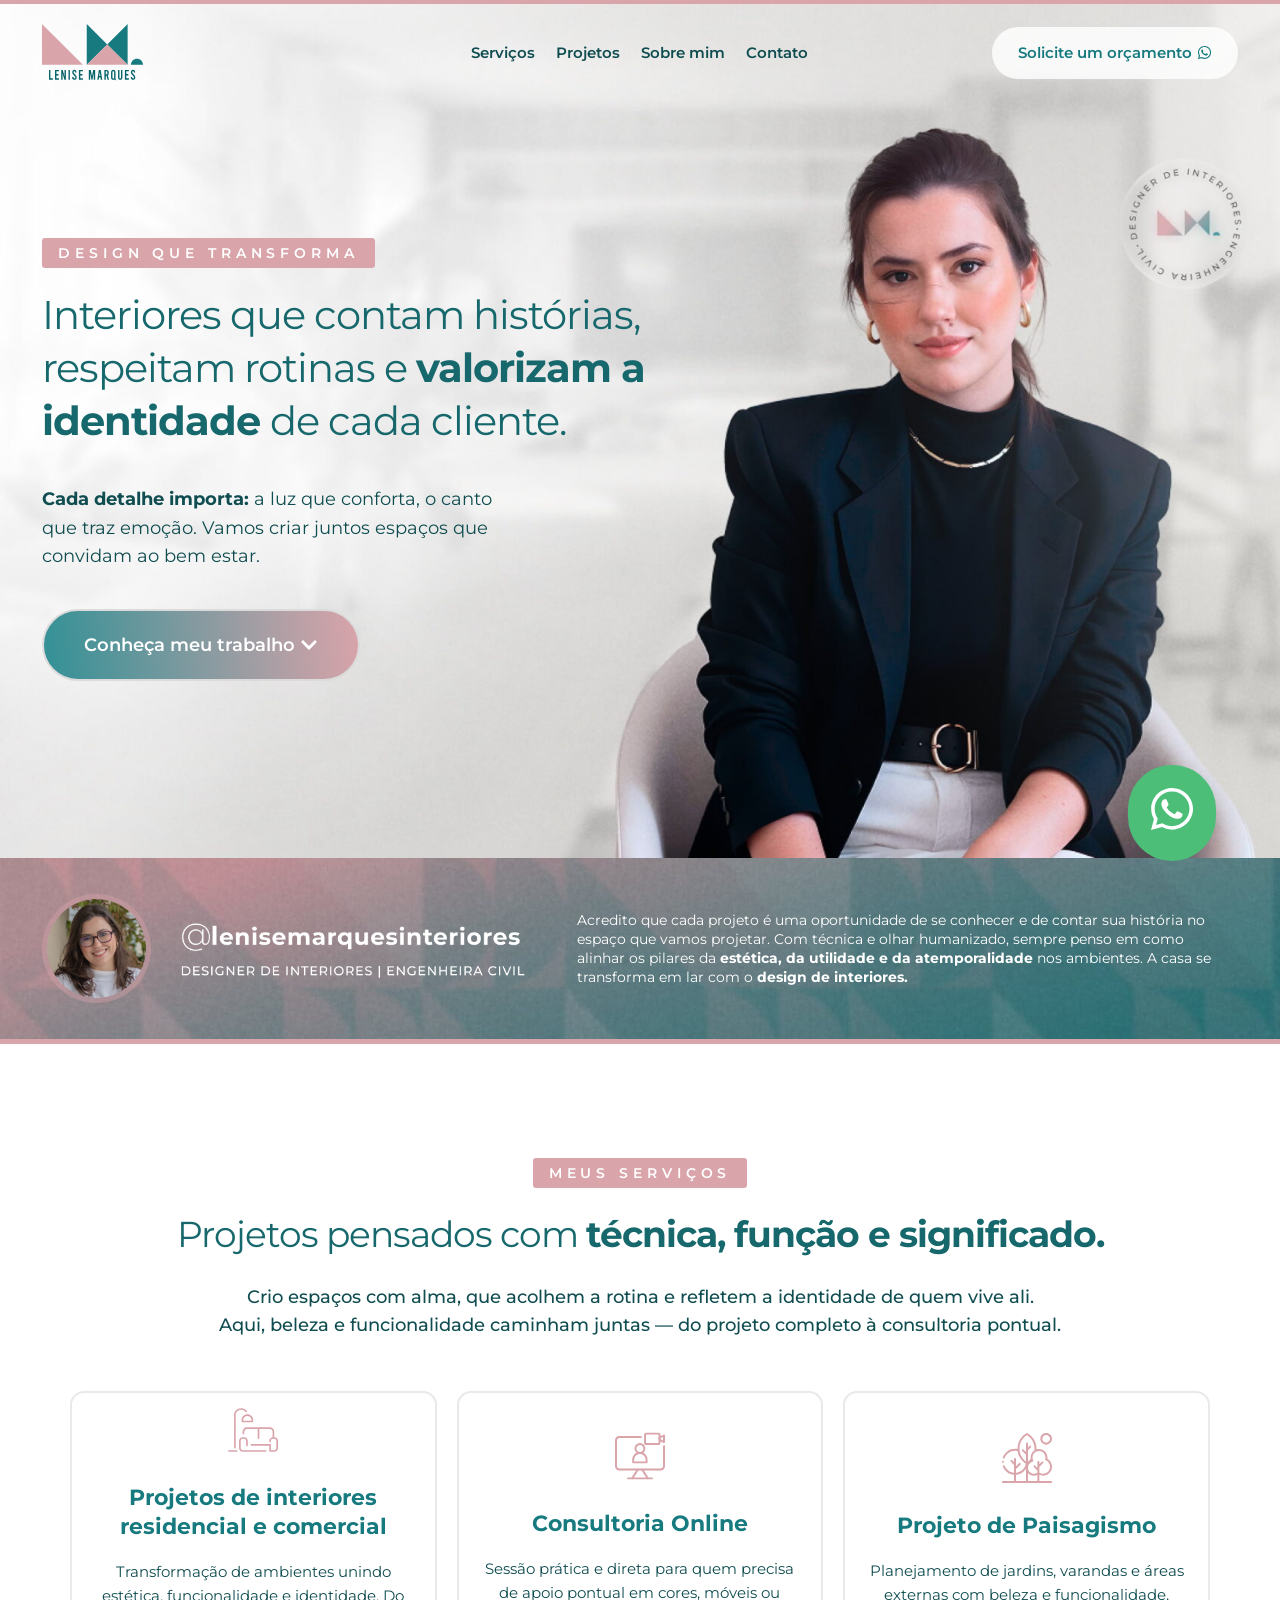
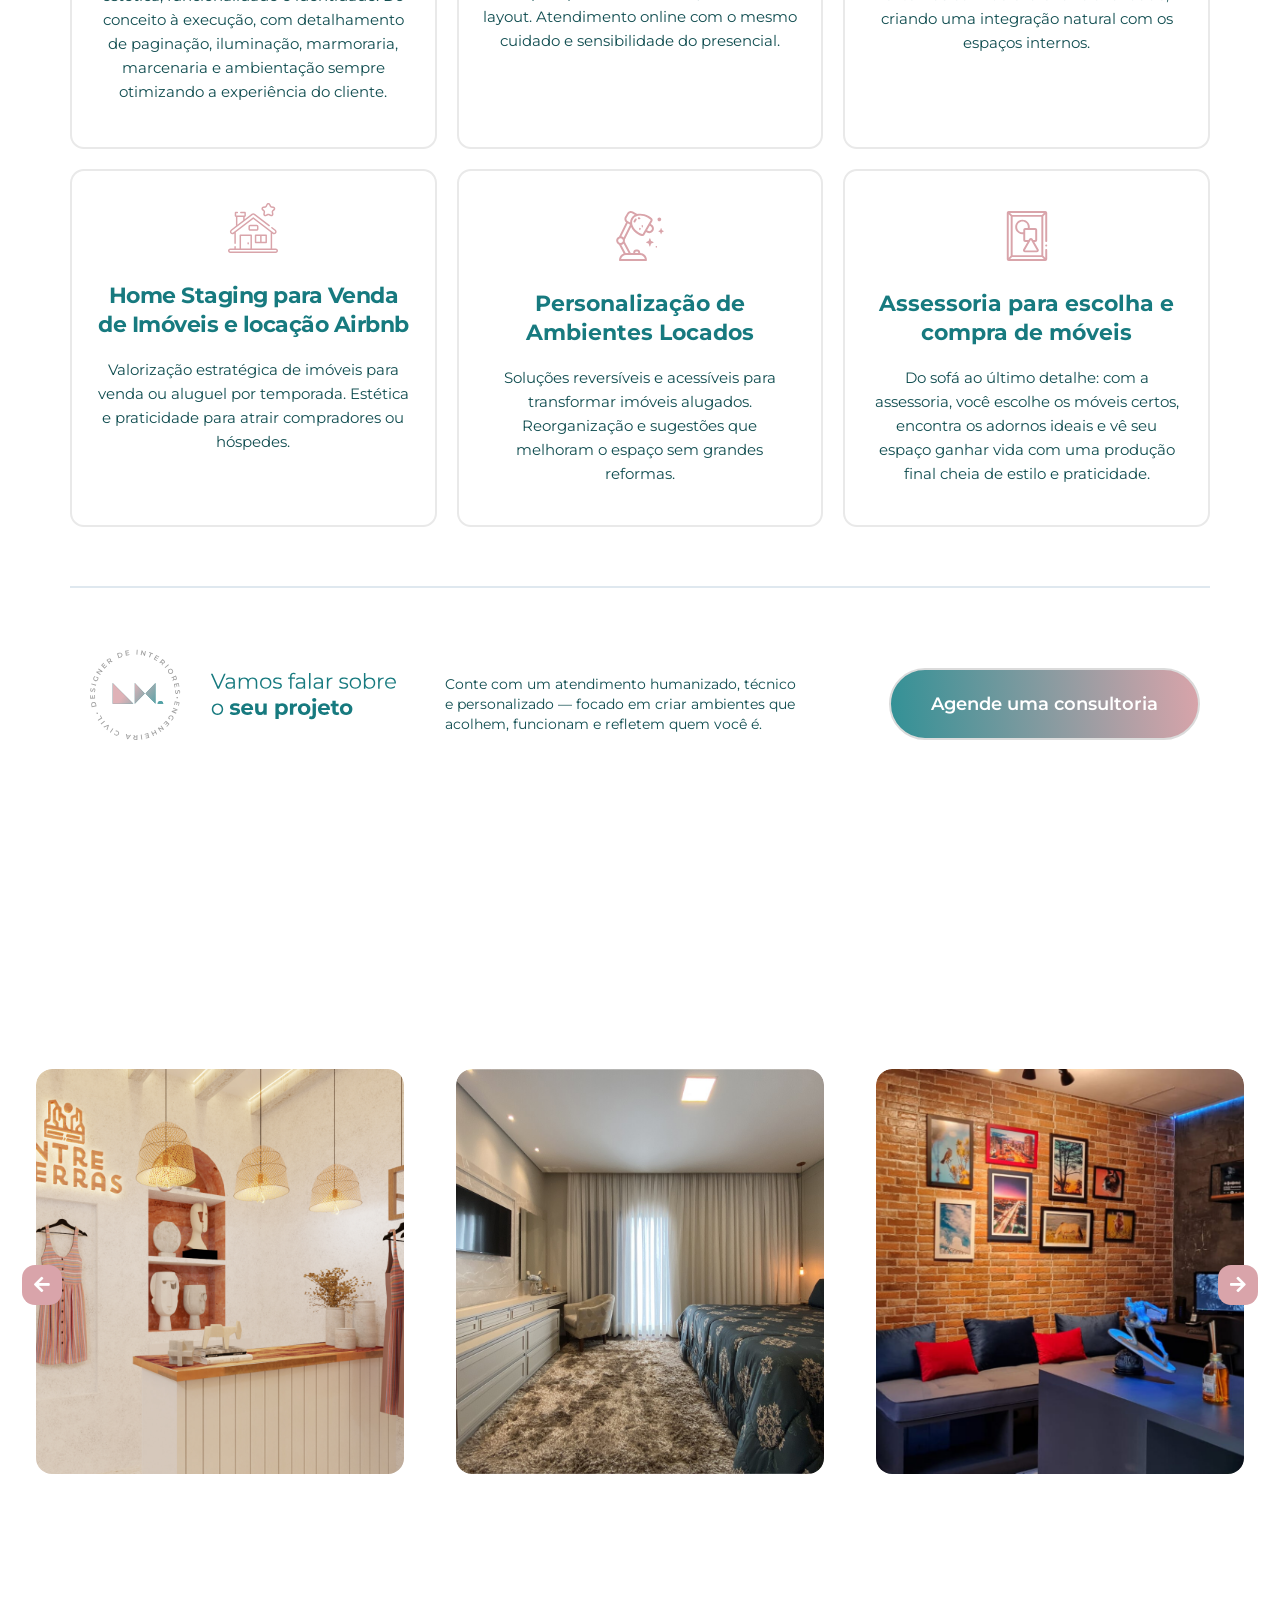
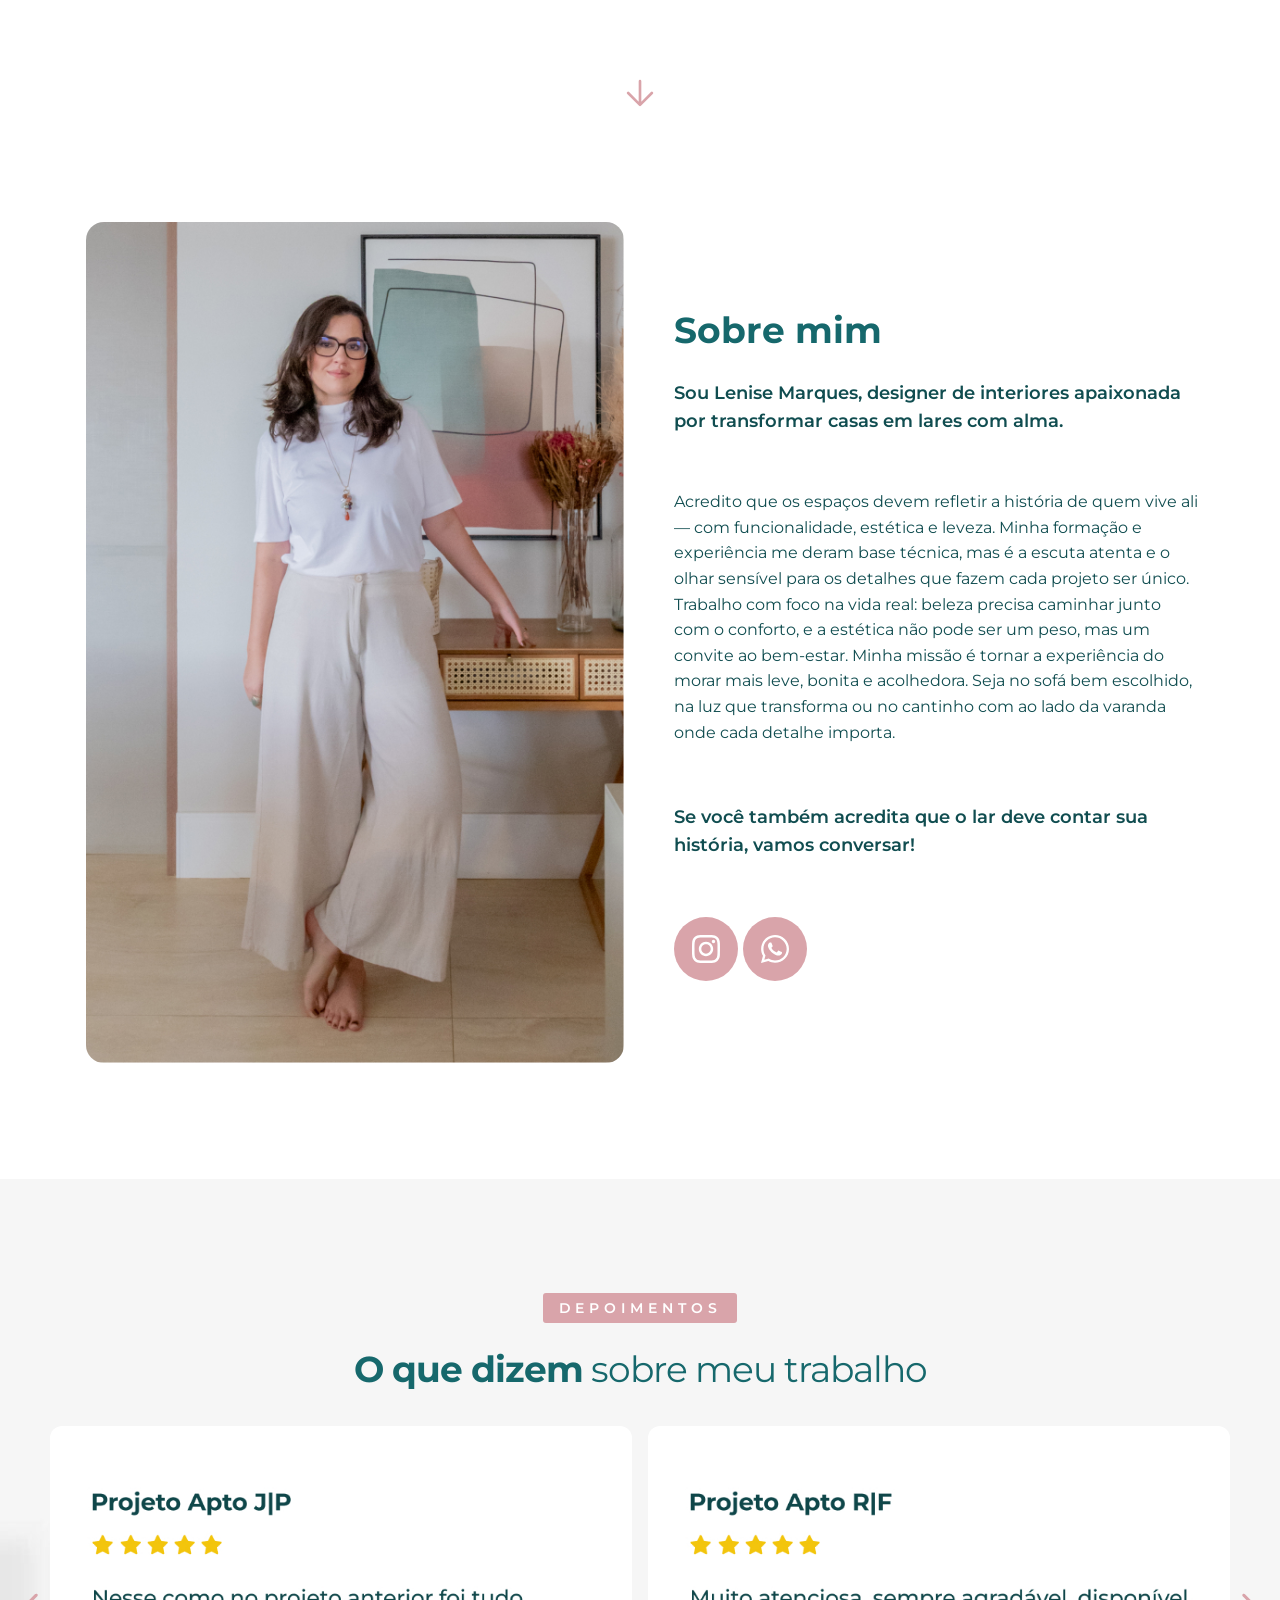
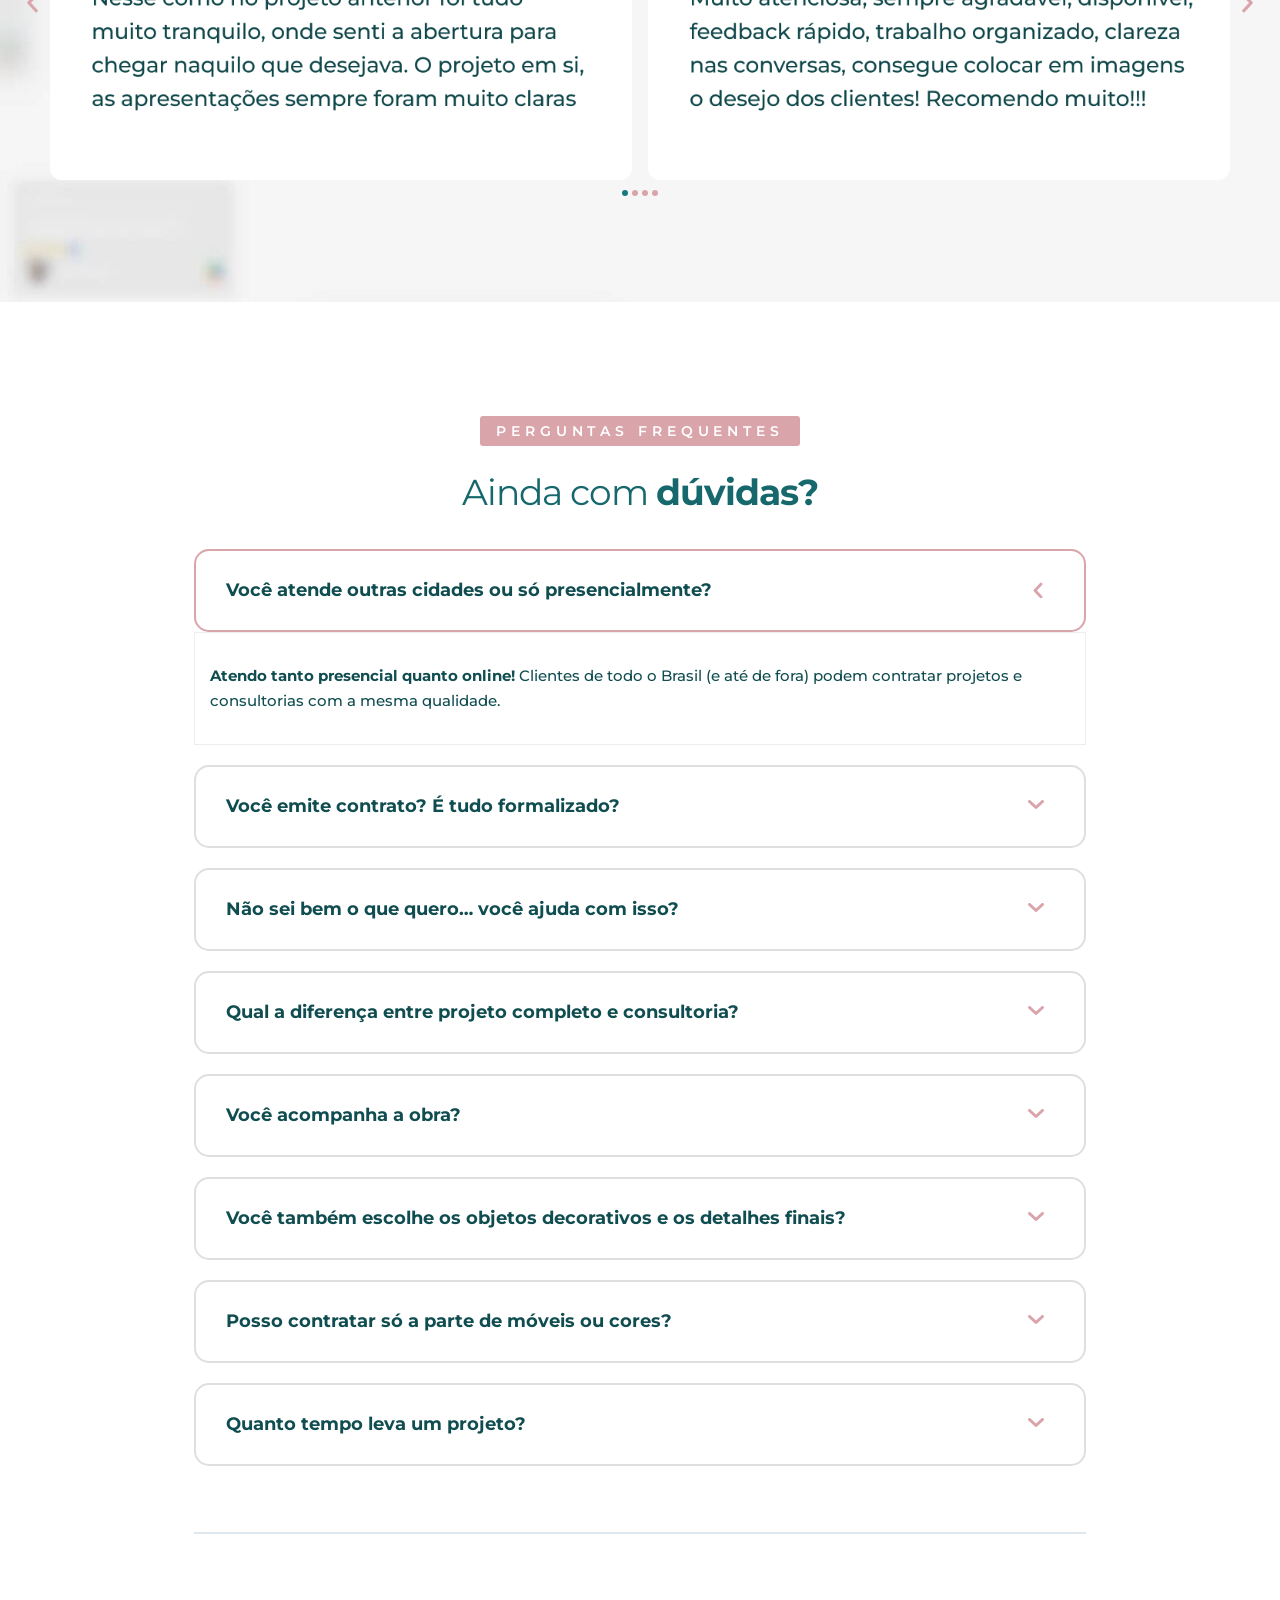
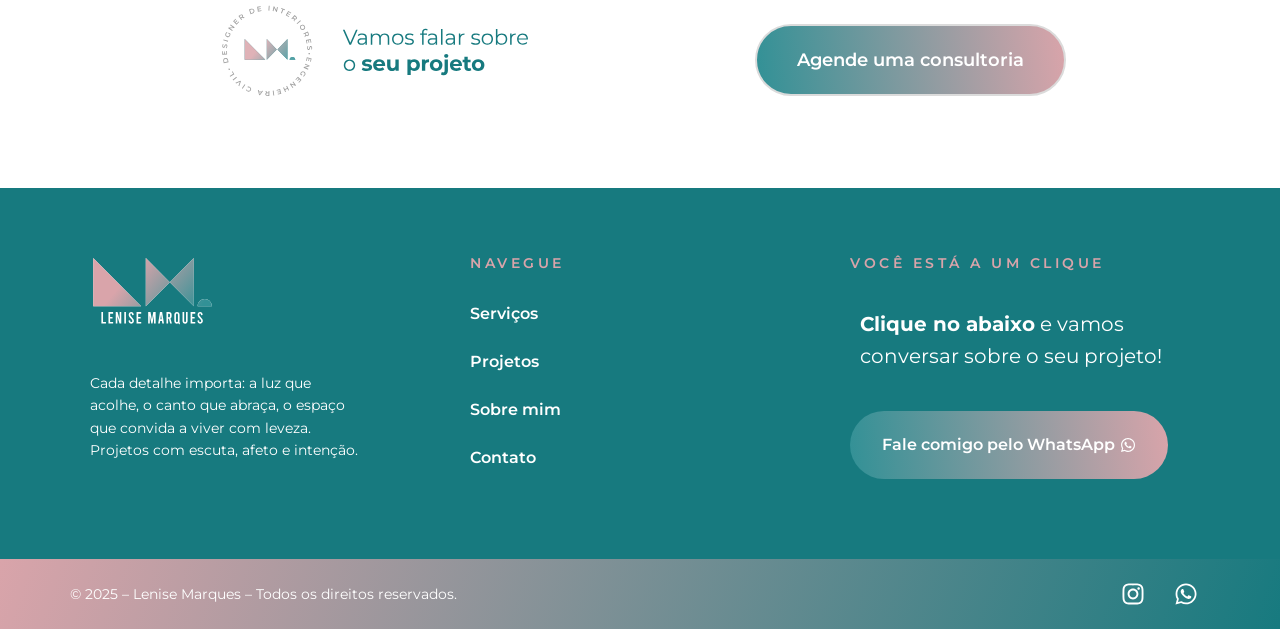
==== index.html @ d283f7a1 "Converte o site WordPress/Elementor para HTML estático O site de lenisemarquesinteriores.com passa a" ====
<!DOCTYPE html>
<html lang="pt-BR">
<head>
	<meta charset="UTF-8">
		<!-- This site is optimized with the Yoast SEO plugin v27.2 - https://yoast.com/product/yoast-seo-wordpress/ -->
	<title>Lenise Marques Interiores - Lenise Marques</title>
	<meta property="og:locale" content="pt_BR" />
	<meta property="og:type" content="website" />
	<meta property="og:title" content="Lenise Marques Interiores - Lenise Marques" />
	<meta property="og:description" content="Menu Serviços Projetos Sobre mim Contato Solicite um orçamento DESIGN QUE TRANSFORMA Interiores que contam histórias, respeitam rotinas e valorizam a identidade de cada cliente. Cada detalhe importa: a luz que conforta, o canto que traz emoção. Vamos criar juntos espaços que convidam ao bem estar. Conheça meu trabalho Acredito que cada projeto é uma oportunidade de se conhecer e de contar sua história no espaço que vamos projetar. Com técnica e olhar humanizado, sempre penso em como alinhar os pilares da estética, da utilidade e da atemporalidade nos ambientes. A casa se transforma em lar com o design de interiores. MEUS SERVIÇOS Projetos pensados com técnica, função e significado. Crio espaços com alma, que acolhem a rotina e refletem a identidade de quem vive ali.Aqui, beleza e funcionalidade caminham juntas — do projeto completo à consultoria pontual. Projetos de interiores residencial e comercial Transformação de ambientes unindo estética, funcionalidade e identidade. Do conceito à execução, com detalhamento de paginação, iluminação, marmoraria, marcenaria e ambientação sempre otimizando a experiência do cliente. Consultoria Online Sessão prática e direta para quem precisa de apoio pontual em cores, móveis ou layout. Atendimento online com o mesmo cuidado e sensibilidade do presencial. Projeto de Paisagismo Planejamento de jardins, varandas e áreas externas com beleza e funcionalidade, criando uma integração natural com os espaços internos. Home Staging para Venda de Imóveis e locação Airbnb Valorização estratégica de imóveis para venda ou aluguel por temporada. Estética e praticidade para atrair compradores ou hóspedes. Personalização de Ambientes Locados Soluções reversíveis e acessíveis para transformar imóveis alugados. Reorganização e sugestões que melhoram o espaço sem grandes reformas. Assessoria para escolha e compra de móveis Do sofá ao último detalhe: com a assessoria, você escolhe os móveis certos, encontra os adornos ideais e vê seu espaço ganhar vida com uma produção final cheia de estilo e praticidade. Conte com um atendimento humanizado, técnico e personalizado — focado em criar ambientes que acolhem, funcionam e refletem quem você é. Agende uma consultoria Projetos Conheça os ambientes que já ajudei a transformar. Ver todos PDV Entre terras Casa A|E Studio RP Casa M|P Apartamento J|P Suíte filha Apartamento S|B Sobre mim Sou Lenise Marques, designer de interiores apaixonada por transformar casas em lares com alma. Acredito que os espaços devem refletir a história de quem vive ali — com funcionalidade, estética e leveza. Minha formação e experiência me deram base técnica, mas é a escuta atenta e o olhar sensível para os detalhes que fazem cada projeto ser único.Trabalho com foco na vida real: beleza precisa caminhar junto com o conforto, e a estética não pode ser um peso, mas um convite ao bem-estar. Minha missão é tornar a experiência do morar mais leve, bonita e acolhedora. Seja no sofá bem escolhido, na luz que transforma ou no cantinho com ao lado da varanda onde cada detalhe importa. Se você também acredita que o lar deve contar sua história, vamos conversar! Instagram Whatsapp DEPOIMENTOS O que dizem sobre meu trabalho PERGUNTAS FREQUENTES Ainda com dúvidas? Você atende outras cidades ou só presencialmente? Atendo tanto presencial quanto online! Clientes de todo o Brasil (e até de fora) podem contratar projetos e consultorias com a mesma qualidade. Você emite contrato? É tudo formalizado? Sim! Todos os serviços são contratados com clareza, prazos e entregas bem definidos. Segurança para ambos os lados! Não sei bem o que quero… você ajuda com isso? Com certeza! Meu processo inclui entender seu estilo de vida, suas referências e seus desejos — mesmo que ainda estejam confusos. Qual a diferença entre projeto completo e consultoria? O projeto completo envolve todo o ambiente com detalhamento técnico. Já a consultoria é uma solução mais pontual, prática e rápida, focada em dicas aplicáveis. Você acompanha a obra? Sim! Ofereço o serviço, para os meus clientes de projeto, de acompanhamento técnico e estético para garantir que tudo seja feito conforme o projeto. Você também escolhe os objetos decorativos e os detalhes finais? Sim! Isso faz parte dos serviços de pós-produção e adornos. Finalizo o espaço com todo o carinho para que ele fique com a sua cara. Posso contratar só a parte de móveis ou cores? Claro! Faço serviços avulsos como estudo de paleta, curadoria de móveis e até personal shopper. Quanto tempo leva um projeto? Depende do tipo de serviço. Consultorias podem ser entregues em até 15 dias. Projetos completos variam entre 30 a 60 dias úteis. Agende uma consultoria Cada detalhe importa: a luz que acolhe, o canto que abraça, o espaço que convida a viver com leveza. Projetos com escuta, afeto e intenção. NAVEGUE Menu Serviços Projetos Sobre mim Contato Menu Serviços Projetos Sobre mim Contato VOCÊ ESTÁ A UM CLIQUE Clique no abaixo e vamos conversar sobre o seu projeto! Fale comigo pelo WhatsApp © 2025 &#8211; Lenise Marques &#8211; Todos os direitos reservados. Instagram Whatsapp" />
	<meta property="og:url" content="./" />
	<meta property="og:site_name" content="Lenise Marques" />
	<meta property="article:modified_time" content="2025-10-03T17:46:45+00:00" />
	<meta property="og:image" content="assets/uploads/2025/09/logo.svg" />
	<meta name="twitter:card" content="summary_large_image" />
	<!-- / Yoast SEO plugin. -->

<style id="wp-img-auto-sizes-contain-inline-css">
img:is([sizes=auto i],[sizes^="auto," i]){contain-intrinsic-size:3000px 1500px}
/*# sourceURL=wp-img-auto-sizes-contain-inline-css */
</style>
<link rel='stylesheet' id='hfe-widgets-style-css' href='assets/plugins/header-footer-elementor/inc/widgets-css/frontend.css?ver=2.5.0' media='all' />
<style id="classic-theme-styles-inline-css">
/*! This file is auto-generated */
.wp-block-button__link{color:#fff;background-color:#32373c;border-radius:9999px;box-shadow:none;text-decoration:none;padding:calc(.667em + 2px) calc(1.333em + 2px);font-size:1.125em}.wp-block-file__button{background:#32373c;color:#fff;text-decoration:none}
/*# sourceURL=/wp-includes/css/classic-themes.min.css */
</style>
<style id="global-styles-inline-css">
:root{--wp--preset--aspect-ratio--square: 1;--wp--preset--aspect-ratio--4-3: 4/3;--wp--preset--aspect-ratio--3-4: 3/4;--wp--preset--aspect-ratio--3-2: 3/2;--wp--preset--aspect-ratio--2-3: 2/3;--wp--preset--aspect-ratio--16-9: 16/9;--wp--preset--aspect-ratio--9-16: 9/16;--wp--preset--color--black: #000000;--wp--preset--color--cyan-bluish-gray: #abb8c3;--wp--preset--color--white: #ffffff;--wp--preset--color--pale-pink: #f78da7;--wp--preset--color--vivid-red: #cf2e2e;--wp--preset--color--luminous-vivid-orange: #ff6900;--wp--preset--color--luminous-vivid-amber: #fcb900;--wp--preset--color--light-green-cyan: #7bdcb5;--wp--preset--color--vivid-green-cyan: #00d084;--wp--preset--color--pale-cyan-blue: #8ed1fc;--wp--preset--color--vivid-cyan-blue: #0693e3;--wp--preset--color--vivid-purple: #9b51e0;--wp--preset--color--theme-palette-1: var(--global-palette1);--wp--preset--color--theme-palette-2: var(--global-palette2);--wp--preset--color--theme-palette-3: var(--global-palette3);--wp--preset--color--theme-palette-4: var(--global-palette4);--wp--preset--color--theme-palette-5: var(--global-palette5);--wp--preset--color--theme-palette-6: var(--global-palette6);--wp--preset--color--theme-palette-7: var(--global-palette7);--wp--preset--color--theme-palette-8: var(--global-palette8);--wp--preset--color--theme-palette-9: var(--global-palette9);--wp--preset--gradient--vivid-cyan-blue-to-vivid-purple: linear-gradient(135deg,rgb(6,147,227) 0%,rgb(155,81,224) 100%);--wp--preset--gradient--light-green-cyan-to-vivid-green-cyan: linear-gradient(135deg,rgb(122,220,180) 0%,rgb(0,208,130) 100%);--wp--preset--gradient--luminous-vivid-amber-to-luminous-vivid-orange: linear-gradient(135deg,rgb(252,185,0) 0%,rgb(255,105,0) 100%);--wp--preset--gradient--luminous-vivid-orange-to-vivid-red: linear-gradient(135deg,rgb(255,105,0) 0%,rgb(207,46,46) 100%);--wp--preset--gradient--very-light-gray-to-cyan-bluish-gray: linear-gradient(135deg,rgb(238,238,238) 0%,rgb(169,184,195) 100%);--wp--preset--gradient--cool-to-warm-spectrum: linear-gradient(135deg,rgb(74,234,220) 0%,rgb(151,120,209) 20%,rgb(207,42,186) 40%,rgb(238,44,130) 60%,rgb(251,105,98) 80%,rgb(254,248,76) 100%);--wp--preset--gradient--blush-light-purple: linear-gradient(135deg,rgb(255,206,236) 0%,rgb(152,150,240) 100%);--wp--preset--gradient--blush-bordeaux: linear-gradient(135deg,rgb(254,205,165) 0%,rgb(254,45,45) 50%,rgb(107,0,62) 100%);--wp--preset--gradient--luminous-dusk: linear-gradient(135deg,rgb(255,203,112) 0%,rgb(199,81,192) 50%,rgb(65,88,208) 100%);--wp--preset--gradient--pale-ocean: linear-gradient(135deg,rgb(255,245,203) 0%,rgb(182,227,212) 50%,rgb(51,167,181) 100%);--wp--preset--gradient--electric-grass: linear-gradient(135deg,rgb(202,248,128) 0%,rgb(113,206,126) 100%);--wp--preset--gradient--midnight: linear-gradient(135deg,rgb(2,3,129) 0%,rgb(40,116,252) 100%);--wp--preset--font-size--small: var(--global-font-size-small);--wp--preset--font-size--medium: var(--global-font-size-medium);--wp--preset--font-size--large: var(--global-font-size-large);--wp--preset--font-size--x-large: 42px;--wp--preset--font-size--larger: var(--global-font-size-larger);--wp--preset--font-size--xxlarge: var(--global-font-size-xxlarge);--wp--preset--spacing--20: 0.44rem;--wp--preset--spacing--30: 0.67rem;--wp--preset--spacing--40: 1rem;--wp--preset--spacing--50: 1.5rem;--wp--preset--spacing--60: 2.25rem;--wp--preset--spacing--70: 3.38rem;--wp--preset--spacing--80: 5.06rem;--wp--preset--shadow--natural: 6px 6px 9px rgba(0, 0, 0, 0.2);--wp--preset--shadow--deep: 12px 12px 50px rgba(0, 0, 0, 0.4);--wp--preset--shadow--sharp: 6px 6px 0px rgba(0, 0, 0, 0.2);--wp--preset--shadow--outlined: 6px 6px 0px -3px rgb(255, 255, 255), 6px 6px rgb(0, 0, 0);--wp--preset--shadow--crisp: 6px 6px 0px rgb(0, 0, 0);}:root { --wp--style--global--content-size: var(--global-calc-content-width);--wp--style--global--wide-size: var(--global-calc-wide-content-width); }:where(body) { margin: 0; }:where(.is-layout-flex){gap: 0.5em;}:where(.is-layout-grid){gap: 0.5em;}body .is-layout-flex{display: flex;}.is-layout-flex{flex-wrap: wrap;align-items: center;}.is-layout-flex > :is(*, div){margin: 0;}body .is-layout-grid{display: grid;}.is-layout-grid > :is(*, div){margin: 0;}body{padding-top: 0px;padding-right: 0px;padding-bottom: 0px;padding-left: 0px;}:root :where(.wp-element-button, .wp-block-button__link){font-style: inherit;font-weight: inherit;letter-spacing: inherit;text-transform: inherit;}.has-black-color{color: var(--wp--preset--color--black) !important;}.has-cyan-bluish-gray-color{color: var(--wp--preset--color--cyan-bluish-gray) !important;}.has-white-color{color: var(--wp--preset--color--white) !important;}.has-pale-pink-color{color: var(--wp--preset--color--pale-pink) !important;}.has-vivid-red-color{color: var(--wp--preset--color--vivid-red) !important;}.has-luminous-vivid-orange-color{color: var(--wp--preset--color--luminous-vivid-orange) !important;}.has-luminous-vivid-amber-color{color: var(--wp--preset--color--luminous-vivid-amber) !important;}.has-light-green-cyan-color{color: var(--wp--preset--color--light-green-cyan) !important;}.has-vivid-green-cyan-color{color: var(--wp--preset--color--vivid-green-cyan) !important;}.has-pale-cyan-blue-color{color: var(--wp--preset--color--pale-cyan-blue) !important;}.has-vivid-cyan-blue-color{color: var(--wp--preset--color--vivid-cyan-blue) !important;}.has-vivid-purple-color{color: var(--wp--preset--color--vivid-purple) !important;}.has-theme-palette-1-color{color: var(--wp--preset--color--theme-palette-1) !important;}.has-theme-palette-2-color{color: var(--wp--preset--color--theme-palette-2) !important;}.has-theme-palette-3-color{color: var(--wp--preset--color--theme-palette-3) !important;}.has-theme-palette-4-color{color: var(--wp--preset--color--theme-palette-4) !important;}.has-theme-palette-5-color{color: var(--wp--preset--color--theme-palette-5) !important;}.has-theme-palette-6-color{color: var(--wp--preset--color--theme-palette-6) !important;}.has-theme-palette-7-color{color: var(--wp--preset--color--theme-palette-7) !important;}.has-theme-palette-8-color{color: var(--wp--preset--color--theme-palette-8) !important;}.has-theme-palette-9-color{color: var(--wp--preset--color--theme-palette-9) !important;}.has-black-background-color{background-color: var(--wp--preset--color--black) !important;}.has-cyan-bluish-gray-background-color{background-color: var(--wp--preset--color--cyan-bluish-gray) !important;}.has-white-background-color{background-color: var(--wp--preset--color--white) !important;}.has-pale-pink-background-color{background-color: var(--wp--preset--color--pale-pink) !important;}.has-vivid-red-background-color{background-color: var(--wp--preset--color--vivid-red) !important;}.has-luminous-vivid-orange-background-color{background-color: var(--wp--preset--color--luminous-vivid-orange) !important;}.has-luminous-vivid-amber-background-color{background-color: var(--wp--preset--color--luminous-vivid-amber) !important;}.has-light-green-cyan-background-color{background-color: var(--wp--preset--color--light-green-cyan) !important;}.has-vivid-green-cyan-background-color{background-color: var(--wp--preset--color--vivid-green-cyan) !important;}.has-pale-cyan-blue-background-color{background-color: var(--wp--preset--color--pale-cyan-blue) !important;}.has-vivid-cyan-blue-background-color{background-color: var(--wp--preset--color--vivid-cyan-blue) !important;}.has-vivid-purple-background-color{background-color: var(--wp--preset--color--vivid-purple) !important;}.has-theme-palette-1-background-color{background-color: var(--wp--preset--color--theme-palette-1) !important;}.has-theme-palette-2-background-color{background-color: var(--wp--preset--color--theme-palette-2) !important;}.has-theme-palette-3-background-color{background-color: var(--wp--preset--color--theme-palette-3) !important;}.has-theme-palette-4-background-color{background-color: var(--wp--preset--color--theme-palette-4) !important;}.has-theme-palette-5-background-color{background-color: var(--wp--preset--color--theme-palette-5) !important;}.has-theme-palette-6-background-color{background-color: var(--wp--preset--color--theme-palette-6) !important;}.has-theme-palette-7-background-color{background-color: var(--wp--preset--color--theme-palette-7) !important;}.has-theme-palette-8-background-color{background-color: var(--wp--preset--color--theme-palette-8) !important;}.has-theme-palette-9-background-color{background-color: var(--wp--preset--color--theme-palette-9) !important;}.has-black-border-color{border-color: var(--wp--preset--color--black) !important;}.has-cyan-bluish-gray-border-color{border-color: var(--wp--preset--color--cyan-bluish-gray) !important;}.has-white-border-color{border-color: var(--wp--preset--color--white) !important;}.has-pale-pink-border-color{border-color: var(--wp--preset--color--pale-pink) !important;}.has-vivid-red-border-color{border-color: var(--wp--preset--color--vivid-red) !important;}.has-luminous-vivid-orange-border-color{border-color: var(--wp--preset--color--luminous-vivid-orange) !important;}.has-luminous-vivid-amber-border-color{border-color: var(--wp--preset--color--luminous-vivid-amber) !important;}.has-light-green-cyan-border-color{border-color: var(--wp--preset--color--light-green-cyan) !important;}.has-vivid-green-cyan-border-color{border-color: var(--wp--preset--color--vivid-green-cyan) !important;}.has-pale-cyan-blue-border-color{border-color: var(--wp--preset--color--pale-cyan-blue) !important;}.has-vivid-cyan-blue-border-color{border-color: var(--wp--preset--color--vivid-cyan-blue) !important;}.has-vivid-purple-border-color{border-color: var(--wp--preset--color--vivid-purple) !important;}.has-theme-palette-1-border-color{border-color: var(--wp--preset--color--theme-palette-1) !important;}.has-theme-palette-2-border-color{border-color: var(--wp--preset--color--theme-palette-2) !important;}.has-theme-palette-3-border-color{border-color: var(--wp--preset--color--theme-palette-3) !important;}.has-theme-palette-4-border-color{border-color: var(--wp--preset--color--theme-palette-4) !important;}.has-theme-palette-5-border-color{border-color: var(--wp--preset--color--theme-palette-5) !important;}.has-theme-palette-6-border-color{border-color: var(--wp--preset--color--theme-palette-6) !important;}.has-theme-palette-7-border-color{border-color: var(--wp--preset--color--theme-palette-7) !important;}.has-theme-palette-8-border-color{border-color: var(--wp--preset--color--theme-palette-8) !important;}.has-theme-palette-9-border-color{border-color: var(--wp--preset--color--theme-palette-9) !important;}.has-vivid-cyan-blue-to-vivid-purple-gradient-background{background: var(--wp--preset--gradient--vivid-cyan-blue-to-vivid-purple) !important;}.has-light-green-cyan-to-vivid-green-cyan-gradient-background{background: var(--wp--preset--gradient--light-green-cyan-to-vivid-green-cyan) !important;}.has-luminous-vivid-amber-to-luminous-vivid-orange-gradient-background{background: var(--wp--preset--gradient--luminous-vivid-amber-to-luminous-vivid-orange) !important;}.has-luminous-vivid-orange-to-vivid-red-gradient-background{background: var(--wp--preset--gradient--luminous-vivid-orange-to-vivid-red) !important;}.has-very-light-gray-to-cyan-bluish-gray-gradient-background{background: var(--wp--preset--gradient--very-light-gray-to-cyan-bluish-gray) !important;}.has-cool-to-warm-spectrum-gradient-background{background: var(--wp--preset--gradient--cool-to-warm-spectrum) !important;}.has-blush-light-purple-gradient-background{background: var(--wp--preset--gradient--blush-light-purple) !important;}.has-blush-bordeaux-gradient-background{background: var(--wp--preset--gradient--blush-bordeaux) !important;}.has-luminous-dusk-gradient-background{background: var(--wp--preset--gradient--luminous-dusk) !important;}.has-pale-ocean-gradient-background{background: var(--wp--preset--gradient--pale-ocean) !important;}.has-electric-grass-gradient-background{background: var(--wp--preset--gradient--electric-grass) !important;}.has-midnight-gradient-background{background: var(--wp--preset--gradient--midnight) !important;}.has-small-font-size{font-size: var(--wp--preset--font-size--small) !important;}.has-medium-font-size{font-size: var(--wp--preset--font-size--medium) !important;}.has-large-font-size{font-size: var(--wp--preset--font-size--large) !important;}.has-x-large-font-size{font-size: var(--wp--preset--font-size--x-large) !important;}.has-larger-font-size{font-size: var(--wp--preset--font-size--larger) !important;}.has-xxlarge-font-size{font-size: var(--wp--preset--font-size--xxlarge) !important;}
:root :where(.wp-block-icon svg){width: 24px;}
:where(.wp-block-post-template.is-layout-flex){gap: 1.25em;}:where(.wp-block-post-template.is-layout-grid){gap: 1.25em;}
:where(.wp-block-term-template.is-layout-flex){gap: 1.25em;}:where(.wp-block-term-template.is-layout-grid){gap: 1.25em;}
:where(.wp-block-columns.is-layout-flex){gap: 2em;}:where(.wp-block-columns.is-layout-grid){gap: 2em;}
:root :where(.wp-block-pullquote){font-size: 1.5em;line-height: 1.6;}
/*# sourceURL=global-styles-inline-css */
</style>
<link rel='stylesheet' id='hfe-style-css' href='assets/plugins/header-footer-elementor/assets/css/header-footer-elementor.css?ver=2.5.0' media='all' />
<link rel='stylesheet' id='elementor-frontend-css' href='assets/plugins/elementor/assets/css/frontend.min.css?ver=3.33.4' media='all' />
<style id="elementor-frontend-inline-css">
.elementor-kit-43{--e-global-color-primary:#D9A4AA;--e-global-color-secondary:#177A7F;--e-global-color-text:#104D50;--e-global-color-accent:#D9A4AA;--e-global-color-kadence1:#2B6CB0;--e-global-color-kadence2:#215387;--e-global-color-kadence3:#1A202C;--e-global-color-kadence4:#2D3748;--e-global-color-kadence5:#4A5568;--e-global-color-kadence6:#718096;--e-global-color-kadence7:#EDF2F7;--e-global-color-kadence8:#F7FAFC;--e-global-color-kadence9:#ffffff;--e-global-typography-primary-font-family:"Roboto";--e-global-typography-primary-font-weight:600;--e-global-typography-secondary-font-family:"Roboto Slab";--e-global-typography-secondary-font-weight:400;--e-global-typography-text-font-family:"Roboto";--e-global-typography-text-font-weight:400;--e-global-typography-accent-font-family:"Roboto";--e-global-typography-accent-font-weight:500;background-color:#FFFFFF;}.elementor-kit-43.el-is-editing{--global-palette1:#2B6CB0;--global-palette2:#215387;--global-palette3:#1A202C;--global-palette4:#2D3748;--global-palette5:#4A5568;--global-palette6:#718096;--global-palette7:#EDF2F7;--global-palette8:#F7FAFC;--global-palette9:#ffffff;}.elementor-kit-43 e-page-transition{background-color:#FFBC7D;}.elementor-section.elementor-section-boxed > .elementor-container{max-width:1140px;}.e-con{--container-max-width:1140px;}.elementor-widget:not(:last-child){margin-block-end:20px;}.elementor-element{--widgets-spacing:20px 20px;--widgets-spacing-row:20px;--widgets-spacing-column:20px;}{}h1.entry-title{display:var(--page-title-display);}@media(max-width:1024px){.elementor-section.elementor-section-boxed > .elementor-container{max-width:1024px;}.e-con{--container-max-width:1024px;}}@media(max-width:767px){.elementor-section.elementor-section-boxed > .elementor-container{max-width:767px;}.e-con{--container-max-width:767px;}}
.elementor-78 .elementor-element.elementor-element-434115e{--display:flex;--min-height:850px;--flex-direction:column;--container-widget-width:100%;--container-widget-height:initial;--container-widget-flex-grow:0;--container-widget-align-self:initial;--flex-wrap-mobile:wrap;--justify-content:center;border-style:solid;--border-style:solid;border-width:4px 0px 0px 0px;--border-top-width:4px;--border-right-width:0px;--border-bottom-width:0px;--border-left-width:0px;border-color:#D9A4AA;--border-color:#D9A4AA;--border-radius:0px 0px 0px 0px;}.elementor-78 .elementor-element.elementor-element-434115e:not(.elementor-motion-effects-element-type-background), .elementor-78 .elementor-element.elementor-element-434115e > .elementor-motion-effects-container > .elementor-motion-effects-layer{background-image:url("assets/uploads/2025/10/hero-bg_3_compress-scaled.jpg");background-position:center center;background-size:cover;}.elementor-78 .elementor-element.elementor-element-c77d508{--display:grid;--min-height:0px;--e-con-grid-template-columns:repeat(3, 1fr);--e-con-grid-template-rows:repeat(1, 1fr);--gap:0px 0px;--row-gap:0px;--column-gap:0px;--grid-auto-flow:row;--align-items:center;}.elementor-widget-site-logo .hfe-site-logo-container .hfe-site-logo-img{border-color:var( --e-global-color-primary );}.elementor-widget-site-logo .widget-image-caption{color:var( --e-global-color-text );font-family:var( --e-global-typography-text-font-family ), Sans-serif;font-weight:var( --e-global-typography-text-font-weight );}.elementor-78 .elementor-element.elementor-element-a05085a .hfe-site-logo-container, .elementor-78 .elementor-element.elementor-element-a05085a .hfe-caption-width figcaption{text-align:center;}.elementor-78 .elementor-element.elementor-element-a05085a .widget-image-caption{margin-top:0px;margin-bottom:0px;}.elementor-78 .elementor-element.elementor-element-a05085a{width:var( --container-widget-width, 35% );max-width:35%;--container-widget-width:35%;--container-widget-flex-grow:0;}.elementor-78 .elementor-element.elementor-element-a05085a .hfe-site-logo-container .hfe-site-logo-img{border-style:none;}.elementor-widget-navigation-menu .menu-item a.hfe-menu-item.elementor-button{background-color:var( --e-global-color-accent );font-family:var( --e-global-typography-accent-font-family ), Sans-serif;font-weight:var( --e-global-typography-accent-font-weight );}.elementor-widget-navigation-menu .menu-item a.hfe-menu-item.elementor-button:hover{background-color:var( --e-global-color-accent );}.elementor-widget-navigation-menu a.hfe-menu-item, .elementor-widget-navigation-menu a.hfe-sub-menu-item{font-family:var( --e-global-typography-primary-font-family ), Sans-serif;font-weight:var( --e-global-typography-primary-font-weight );}.elementor-widget-navigation-menu .menu-item a.hfe-menu-item, .elementor-widget-navigation-menu .sub-menu a.hfe-sub-menu-item{color:var( --e-global-color-text );}.elementor-widget-navigation-menu .menu-item a.hfe-menu-item:hover,
								.elementor-widget-navigation-menu .sub-menu a.hfe-sub-menu-item:hover,
								.elementor-widget-navigation-menu .menu-item.current-menu-item a.hfe-menu-item,
								.elementor-widget-navigation-menu .menu-item a.hfe-menu-item.highlighted,
								.elementor-widget-navigation-menu .menu-item a.hfe-menu-item:focus{color:var( --e-global-color-accent );}.elementor-widget-navigation-menu .hfe-nav-menu-layout:not(.hfe-pointer__framed) .menu-item.parent a.hfe-menu-item:before,
								.elementor-widget-navigation-menu .hfe-nav-menu-layout:not(.hfe-pointer__framed) .menu-item.parent a.hfe-menu-item:after{background-color:var( --e-global-color-accent );}.elementor-widget-navigation-menu .hfe-nav-menu-layout:not(.hfe-pointer__framed) .menu-item.parent .sub-menu .hfe-has-submenu-container a:after{background-color:var( --e-global-color-accent );}.elementor-widget-navigation-menu .hfe-pointer__framed .menu-item.parent a.hfe-menu-item:before,
								.elementor-widget-navigation-menu .hfe-pointer__framed .menu-item.parent a.hfe-menu-item:after{border-color:var( --e-global-color-accent );}
							.elementor-widget-navigation-menu .sub-menu li a.hfe-sub-menu-item,
							.elementor-widget-navigation-menu nav.hfe-dropdown li a.hfe-sub-menu-item,
							.elementor-widget-navigation-menu nav.hfe-dropdown li a.hfe-menu-item,
							.elementor-widget-navigation-menu nav.hfe-dropdown-expandible li a.hfe-menu-item,
							.elementor-widget-navigation-menu nav.hfe-dropdown-expandible li a.hfe-sub-menu-item{font-family:var( --e-global-typography-accent-font-family ), Sans-serif;font-weight:var( --e-global-typography-accent-font-weight );}.elementor-78 .elementor-element.elementor-element-f2505a9 .menu-item a.hfe-menu-item{padding-left:8px;padding-right:8px;}.elementor-78 .elementor-element.elementor-element-f2505a9 .menu-item a.hfe-sub-menu-item{padding-left:calc( 8px + 20px );padding-right:8px;}.elementor-78 .elementor-element.elementor-element-f2505a9 .hfe-nav-menu__layout-vertical .menu-item ul ul a.hfe-sub-menu-item{padding-left:calc( 8px + 40px );padding-right:8px;}.elementor-78 .elementor-element.elementor-element-f2505a9 .hfe-nav-menu__layout-vertical .menu-item ul ul ul a.hfe-sub-menu-item{padding-left:calc( 8px + 60px );padding-right:8px;}.elementor-78 .elementor-element.elementor-element-f2505a9 .hfe-nav-menu__layout-vertical .menu-item ul ul ul ul a.hfe-sub-menu-item{padding-left:calc( 8px + 80px );padding-right:8px;}.elementor-78 .elementor-element.elementor-element-f2505a9 .menu-item a.hfe-menu-item, .elementor-78 .elementor-element.elementor-element-f2505a9 .menu-item a.hfe-sub-menu-item{padding-top:8px;padding-bottom:8px;}body:not(.rtl) .elementor-78 .elementor-element.elementor-element-f2505a9 .hfe-nav-menu__layout-horizontal .hfe-nav-menu > li.menu-item:not(:last-child){margin-right:5px;}body.rtl .elementor-78 .elementor-element.elementor-element-f2505a9 .hfe-nav-menu__layout-horizontal .hfe-nav-menu > li.menu-item:not(:last-child){margin-left:5px;}.elementor-78 .elementor-element.elementor-element-f2505a9 nav:not(.hfe-nav-menu__layout-horizontal) .hfe-nav-menu > li.menu-item:not(:last-child){margin-bottom:5px;}body:not(.rtl) .elementor-78 .elementor-element.elementor-element-f2505a9 .hfe-nav-menu__layout-horizontal .hfe-nav-menu > li.menu-item{margin-bottom:0px;}.elementor-78 .elementor-element.elementor-element-f2505a9 ul.sub-menu{width:220px;}.elementor-78 .elementor-element.elementor-element-f2505a9 .sub-menu a.hfe-sub-menu-item,
						 .elementor-78 .elementor-element.elementor-element-f2505a9 nav.hfe-dropdown li a.hfe-menu-item,
						 .elementor-78 .elementor-element.elementor-element-f2505a9 nav.hfe-dropdown li a.hfe-sub-menu-item,
						 .elementor-78 .elementor-element.elementor-element-f2505a9 nav.hfe-dropdown-expandible li a.hfe-menu-item,
						 .elementor-78 .elementor-element.elementor-element-f2505a9 nav.hfe-dropdown-expandible li a.hfe-sub-menu-item{padding-top:15px;padding-bottom:15px;}.elementor-78 .elementor-element.elementor-element-f2505a9{width:var( --container-widget-width, 100% );max-width:100%;--container-widget-width:100%;--container-widget-flex-grow:0;}.elementor-78 .elementor-element.elementor-element-f2505a9.elementor-element{--flex-grow:0;--flex-shrink:0;}.elementor-78 .elementor-element.elementor-element-f2505a9 > .elementor-widget-container{border-style:none;}.elementor-78 .elementor-element.elementor-element-f2505a9 .hfe-nav-menu__toggle{margin-left:auto;}.elementor-78 .elementor-element.elementor-element-f2505a9 a.hfe-menu-item, .elementor-78 .elementor-element.elementor-element-f2505a9 a.hfe-sub-menu-item{font-family:"Montserrat", Sans-serif;font-size:15px;font-weight:600;}.elementor-78 .elementor-element.elementor-element-f2505a9 .menu-item a.hfe-menu-item, .elementor-78 .elementor-element.elementor-element-f2505a9 .sub-menu a.hfe-sub-menu-item{color:#104D50;}.elementor-78 .elementor-element.elementor-element-f2505a9 .menu-item a.hfe-menu-item:hover,
								.elementor-78 .elementor-element.elementor-element-f2505a9 .sub-menu a.hfe-sub-menu-item:hover,
								.elementor-78 .elementor-element.elementor-element-f2505a9 .menu-item.current-menu-item a.hfe-menu-item,
								.elementor-78 .elementor-element.elementor-element-f2505a9 .menu-item a.hfe-menu-item.highlighted,
								.elementor-78 .elementor-element.elementor-element-f2505a9 .menu-item a.hfe-menu-item:focus{color:#D9A4AA;}.elementor-78 .elementor-element.elementor-element-f2505a9 .menu-item.current-menu-item a.hfe-menu-item,
								.elementor-78 .elementor-element.elementor-element-f2505a9 .menu-item.current-menu-ancestor a.hfe-menu-item{color:#C58F95;}.elementor-78 .elementor-element.elementor-element-f2505a9 .sub-menu,
								.elementor-78 .elementor-element.elementor-element-f2505a9 nav.hfe-dropdown,
								.elementor-78 .elementor-element.elementor-element-f2505a9 nav.hfe-dropdown-expandible,
								.elementor-78 .elementor-element.elementor-element-f2505a9 nav.hfe-dropdown .menu-item a.hfe-menu-item,
								.elementor-78 .elementor-element.elementor-element-f2505a9 nav.hfe-dropdown .menu-item a.hfe-sub-menu-item{background-color:#fff;}.elementor-78 .elementor-element.elementor-element-f2505a9 .sub-menu li.menu-item:not(:last-child),
						.elementor-78 .elementor-element.elementor-element-f2505a9 nav.hfe-dropdown li.menu-item:not(:last-child),
						.elementor-78 .elementor-element.elementor-element-f2505a9 nav.hfe-dropdown-expandible li.menu-item:not(:last-child){border-bottom-style:solid;border-bottom-color:#c4c4c4;border-bottom-width:1px;}.elementor-widget-button .elementor-button{background-color:var( --e-global-color-accent );font-family:var( --e-global-typography-accent-font-family ), Sans-serif;font-weight:var( --e-global-typography-accent-font-weight );}.elementor-78 .elementor-element.elementor-element-03075c1 .elementor-button{background-color:#FFFFFFD1;font-family:"Montserrat", Sans-serif;font-size:15px;font-weight:600;line-height:20px;fill:#177A7F;color:#177A7F;border-style:solid;border-width:0px 0px 0px 0px;border-color:var( --e-global-color-secondary );border-radius:56px 56px 56px 56px;padding:16px 26px 16px 26px;}.elementor-78 .elementor-element.elementor-element-03075c1 .elementor-button:hover, .elementor-78 .elementor-element.elementor-element-03075c1 .elementor-button:focus{background-color:transparent;color:#FFFFFF;background-image:linear-gradient(318deg, #D9A4AA 0%, var( --e-global-color-secondary ) 100%);border-color:#02010100;}.elementor-78 .elementor-element.elementor-element-03075c1{width:auto;max-width:auto;}.elementor-78 .elementor-element.elementor-element-03075c1 > .elementor-widget-container{margin:0px 0px 0px 0px;padding:0px 0px 0px 0px;}.elementor-78 .elementor-element.elementor-element-03075c1 .elementor-button-content-wrapper{flex-direction:row-reverse;}.elementor-78 .elementor-element.elementor-element-03075c1 .elementor-button:hover svg, .elementor-78 .elementor-element.elementor-element-03075c1 .elementor-button:focus svg{fill:#FFFFFF;}.elementor-78 .elementor-element.elementor-element-a106bb5{--display:flex;--min-height:737px;--flex-direction:column;--container-widget-width:calc( ( 1 - var( --container-widget-flex-grow ) ) * 100% );--container-widget-height:initial;--container-widget-flex-grow:0;--container-widget-align-self:initial;--flex-wrap-mobile:wrap;--justify-content:center;--align-items:flex-start;}.elementor-78 .elementor-element.elementor-element-a106bb5.e-con{--align-self:flex-start;--flex-grow:0;--flex-shrink:0;}.elementor-78 .elementor-element.elementor-element-dd59b5c .elementor-button{background-color:#D9A4AA;font-family:"Montserrat", Sans-serif;font-size:14px;font-weight:600;letter-spacing:4.9px;padding:8px 16px 8px 16px;}.elementor-widget-heading .elementor-heading-title{font-family:var( --e-global-typography-primary-font-family ), Sans-serif;font-weight:var( --e-global-typography-primary-font-weight );color:var( --e-global-color-primary );}.elementor-78 .elementor-element.elementor-element-3fec628{width:var( --container-widget-width, 85.062% );max-width:85.062%;--container-widget-width:85.062%;--container-widget-flex-grow:0;}.elementor-78 .elementor-element.elementor-element-3fec628.elementor-element{--flex-grow:0;--flex-shrink:0;}.elementor-78 .elementor-element.elementor-element-3fec628 .elementor-heading-title{font-family:"Montserrat", Sans-serif;font-size:40px;font-weight:400;line-height:53px;letter-spacing:-1px;color:#16686C;}.elementor-widget-text-editor{font-family:var( --e-global-typography-text-font-family ), Sans-serif;font-weight:var( --e-global-typography-text-font-weight );color:var( --e-global-color-text );}.elementor-widget-text-editor.elementor-drop-cap-view-stacked .elementor-drop-cap{background-color:var( --e-global-color-primary );}.elementor-widget-text-editor.elementor-drop-cap-view-framed .elementor-drop-cap, .elementor-widget-text-editor.elementor-drop-cap-view-default .elementor-drop-cap{color:var( --e-global-color-primary );border-color:var( --e-global-color-primary );}.elementor-78 .elementor-element.elementor-element-dc0ae5f{width:var( --container-widget-width, 67.1% );max-width:67.1%;--container-widget-width:67.1%;--container-widget-flex-grow:0;font-family:"Montserrat", Sans-serif;font-size:18px;font-weight:400;color:#104D50;}.elementor-78 .elementor-element.elementor-element-dc0ae5f.elementor-element{--flex-grow:0;--flex-shrink:0;}.elementor-78 .elementor-element.elementor-element-763d3f0 .elementor-button{background-color:transparent;font-family:"Montserrat", Sans-serif;font-size:18px;font-weight:600;line-height:20px;fill:#FFFFFF;color:#FFFFFF;background-image:linear-gradient(264deg, #D9A4AA 0%, #329196 100%);transition-duration:0s;border-style:solid;border-width:2px 2px 2px 2px;border-color:#DBDBDB;border-radius:56px 56px 56px 56px;padding:24px 40px 24px 40px;}.elementor-78 .elementor-element.elementor-element-763d3f0 .elementor-button:hover, .elementor-78 .elementor-element.elementor-element-763d3f0 .elementor-button:focus{background-color:transparent;background-image:linear-gradient(38deg, #D9A4AA 0%, #329196 100%);}.elementor-78 .elementor-element.elementor-element-763d3f0 > .elementor-widget-container{margin:0px 0px 40px 0px;}.elementor-78 .elementor-element.elementor-element-763d3f0 .elementor-button-content-wrapper{flex-direction:row-reverse;}.elementor-78 .elementor-element.elementor-element-fc515ec{--display:flex;--min-height:186px;--flex-direction:row;--container-widget-width:calc( ( 1 - var( --container-widget-flex-grow ) ) * 100% );--container-widget-height:100%;--container-widget-flex-grow:1;--container-widget-align-self:stretch;--flex-wrap-mobile:wrap;--align-items:center;--gap:0px 0px;--row-gap:0px;--column-gap:0px;border-style:solid;--border-style:solid;border-width:0px 0px 5px 0px;--border-top-width:0px;--border-right-width:0px;--border-bottom-width:5px;--border-left-width:0px;border-color:#D9A4AA;--border-color:#D9A4AA;}.elementor-78 .elementor-element.elementor-element-fc515ec:not(.elementor-motion-effects-element-type-background), .elementor-78 .elementor-element.elementor-element-fc515ec > .elementor-motion-effects-container > .elementor-motion-effects-layer{background-image:url("assets/uploads/2025/10/bg-hero-bottom_compress-scaled.jpg");}.elementor-78 .elementor-element.elementor-element-cbd0a76{--display:flex;--flex-direction:column;--container-widget-width:100%;--container-widget-height:initial;--container-widget-flex-grow:0;--container-widget-align-self:initial;--flex-wrap-mobile:wrap;}.elementor-widget-image .widget-image-caption{color:var( --e-global-color-text );font-family:var( --e-global-typography-text-font-family ), Sans-serif;font-weight:var( --e-global-typography-text-font-weight );}.elementor-78 .elementor-element.elementor-element-2ea00af img{width:100%;}.elementor-78 .elementor-element.elementor-element-d69e724{--display:flex;--flex-direction:column;--container-widget-width:100%;--container-widget-height:initial;--container-widget-flex-grow:0;--container-widget-align-self:initial;--flex-wrap-mobile:wrap;--margin-top:0px;--margin-bottom:0px;--margin-left:24px;--margin-right:0px;}.elementor-78 .elementor-element.elementor-element-28dcfd1{width:var( --container-widget-width, 99.982% );max-width:99.982%;--container-widget-width:99.982%;--container-widget-flex-grow:0;font-family:"Montserrat", Sans-serif;font-size:14px;font-weight:400;line-height:19px;color:#FFFFFF;}.elementor-78 .elementor-element.elementor-element-28dcfd1.elementor-element{--flex-grow:0;--flex-shrink:0;}.elementor-78 .elementor-element.elementor-element-f5d7361{--display:flex;--flex-direction:column;--container-widget-width:calc( ( 1 - var( --container-widget-flex-grow ) ) * 100% );--container-widget-height:initial;--container-widget-flex-grow:0;--container-widget-align-self:initial;--flex-wrap-mobile:wrap;--align-items:center;}.elementor-78 .elementor-element.elementor-element-f5d7361:not(.elementor-motion-effects-element-type-background), .elementor-78 .elementor-element.elementor-element-f5d7361 > .elementor-motion-effects-container > .elementor-motion-effects-layer{background-color:#FFFFFF;}.elementor-78 .elementor-element.elementor-element-2199668 .elementor-button{background-color:#D9A4AA;font-family:"Montserrat", Sans-serif;font-size:14px;font-weight:600;letter-spacing:4.9px;padding:8px 16px 8px 16px;}.elementor-78 .elementor-element.elementor-element-2199668 > .elementor-widget-container{margin:104px 0px 0px 0px;}.elementor-78 .elementor-element.elementor-element-c734796{width:var( --container-widget-width, 90% );max-width:90%;--container-widget-width:90%;--container-widget-flex-grow:0;text-align:center;}.elementor-78 .elementor-element.elementor-element-c734796 > .elementor-widget-container{margin:0px 0px 16px 0px;}.elementor-78 .elementor-element.elementor-element-c734796.elementor-element{--flex-grow:0;--flex-shrink:0;}.elementor-78 .elementor-element.elementor-element-c734796 .elementor-heading-title{font-family:"Montserrat", Sans-serif;font-size:36px;font-weight:400;line-height:53px;letter-spacing:-1px;color:#16686C;}.elementor-78 .elementor-element.elementor-element-7eb7b85 > .elementor-widget-container{margin:-32px 0px 32px 0px;}.elementor-78 .elementor-element.elementor-element-7eb7b85{text-align:center;font-family:"Montserrat", Sans-serif;font-size:18px;font-weight:500;line-height:28px;color:#104D50;}.elementor-78 .elementor-element.elementor-element-3a8ffd9{--display:grid;--e-con-grid-template-columns:repeat(3, 1fr);--e-con-grid-template-rows:repeat(2, 1fr);--grid-auto-flow:row;--margin-top:0px;--margin-bottom:0px;--margin-left:0px;--margin-right:0px;}.elementor-78 .elementor-element.elementor-element-3a8ffd9:not(.elementor-motion-effects-element-type-background), .elementor-78 .elementor-element.elementor-element-3a8ffd9 > .elementor-motion-effects-container > .elementor-motion-effects-layer{background-color:#FFFFFF;}.elementor-78 .elementor-element.elementor-element-e8b59e0{--display:flex;--min-height:338px;--align-items:center;--container-widget-width:calc( ( 1 - var( --container-widget-flex-grow ) ) * 100% );border-style:solid;--border-style:solid;border-width:2px 2px 2px 2px;--border-top-width:2px;--border-right-width:2px;--border-bottom-width:2px;--border-left-width:2px;border-color:#E9E9E9;--border-color:#E9E9E9;--border-radius:14px 14px 14px 14px;--padding-top:12px;--padding-bottom:24px;--padding-left:24px;--padding-right:24px;}.elementor-78 .elementor-element.elementor-element-e8b59e0:hover{border-style:solid;border-width:2px 2px 2px 2px;--border-top-width:2px;--border-right-width:2px;--border-bottom-width:2px;--border-left-width:2px;border-color:#D9A4AA;--border-color:#D9A4AA;--border-radius:12px 12px 12px 12px;--border-top-left-radius:12px;--border-top-right-radius:12px;--border-bottom-right-radius:12px;--border-bottom-left-radius:12px;}.elementor-78 .elementor-element.elementor-element-e8b59e0, .elementor-78 .elementor-element.elementor-element-e8b59e0::before{--border-transition:0.3s;}.elementor-widget-icon.elementor-view-stacked .elementor-icon{background-color:var( --e-global-color-primary );}.elementor-widget-icon.elementor-view-framed .elementor-icon, .elementor-widget-icon.elementor-view-default .elementor-icon{color:var( --e-global-color-primary );border-color:var( --e-global-color-primary );}.elementor-widget-icon.elementor-view-framed .elementor-icon, .elementor-widget-icon.elementor-view-default .elementor-icon svg{fill:var( --e-global-color-primary );}.elementor-78 .elementor-element.elementor-element-9a7d35a .elementor-icon-wrapper{text-align:center;}.elementor-78 .elementor-element.elementor-element-9a7d35a.elementor-view-stacked .elementor-icon{background-color:#6EC1E400;}.elementor-78 .elementor-element.elementor-element-9a7d35a.elementor-view-framed .elementor-icon, .elementor-78 .elementor-element.elementor-element-9a7d35a.elementor-view-default .elementor-icon{color:#6EC1E400;border-color:#6EC1E400;}.elementor-78 .elementor-element.elementor-element-9a7d35a.elementor-view-framed .elementor-icon, .elementor-78 .elementor-element.elementor-element-9a7d35a.elementor-view-default .elementor-icon svg{fill:#6EC1E400;}.elementor-78 .elementor-element.elementor-element-779b003{text-align:center;}.elementor-78 .elementor-element.elementor-element-779b003 .elementor-heading-title{font-family:"Montserrat", Sans-serif;font-size:22px;font-weight:700;line-height:29px;color:#177A7F;}.elementor-78 .elementor-element.elementor-element-db0fecd > .elementor-widget-container{margin:-16px 0px 0px 0px;}.elementor-78 .elementor-element.elementor-element-db0fecd.elementor-element{--order:99999 /* order end hack */;}.elementor-78 .elementor-element.elementor-element-db0fecd{text-align:center;font-family:"Montserrat", Sans-serif;font-size:15px;font-weight:400;color:#104D50;}.elementor-78 .elementor-element.elementor-element-6fbdab1{--display:flex;--min-height:338px;--align-items:center;--container-widget-width:calc( ( 1 - var( --container-widget-flex-grow ) ) * 100% );border-style:solid;--border-style:solid;border-width:2px 2px 2px 2px;--border-top-width:2px;--border-right-width:2px;--border-bottom-width:2px;--border-left-width:2px;border-color:#E9E9E9;--border-color:#E9E9E9;--border-radius:14px 14px 14px 14px;--padding-top:38px;--padding-bottom:24px;--padding-left:24px;--padding-right:24px;}.elementor-78 .elementor-element.elementor-element-6fbdab1:hover{border-style:solid;border-width:2px 2px 2px 2px;--border-top-width:2px;--border-right-width:2px;--border-bottom-width:2px;--border-left-width:2px;border-color:#D9A4AA;--border-color:#D9A4AA;--border-radius:12px 12px 12px 12px;--border-top-left-radius:12px;--border-top-right-radius:12px;--border-bottom-right-radius:12px;--border-bottom-left-radius:12px;}.elementor-78 .elementor-element.elementor-element-6fbdab1, .elementor-78 .elementor-element.elementor-element-6fbdab1::before{--border-transition:0.3s;}.elementor-78 .elementor-element.elementor-element-164946f .elementor-icon-wrapper{text-align:center;}.elementor-78 .elementor-element.elementor-element-164946f.elementor-view-stacked .elementor-icon{background-color:#6EC1E400;}.elementor-78 .elementor-element.elementor-element-164946f.elementor-view-framed .elementor-icon, .elementor-78 .elementor-element.elementor-element-164946f.elementor-view-default .elementor-icon{color:#6EC1E400;border-color:#6EC1E400;}.elementor-78 .elementor-element.elementor-element-164946f.elementor-view-framed .elementor-icon, .elementor-78 .elementor-element.elementor-element-164946f.elementor-view-default .elementor-icon svg{fill:#6EC1E400;}.elementor-78 .elementor-element.elementor-element-dc7ca54{text-align:center;}.elementor-78 .elementor-element.elementor-element-dc7ca54 .elementor-heading-title{font-family:"Montserrat", Sans-serif;font-size:22px;font-weight:700;line-height:29px;color:#177A7F;}.elementor-78 .elementor-element.elementor-element-193215a > .elementor-widget-container{margin:-16px 0px 0px 0px;}.elementor-78 .elementor-element.elementor-element-193215a.elementor-element{--order:99999 /* order end hack */;}.elementor-78 .elementor-element.elementor-element-193215a{text-align:center;font-family:"Montserrat", Sans-serif;font-size:15px;font-weight:400;color:#104D50;}.elementor-78 .elementor-element.elementor-element-567a527{--display:flex;--min-height:338px;--align-items:center;--container-widget-width:calc( ( 1 - var( --container-widget-flex-grow ) ) * 100% );border-style:solid;--border-style:solid;border-width:2px 2px 2px 2px;--border-top-width:2px;--border-right-width:2px;--border-bottom-width:2px;--border-left-width:2px;border-color:#E9E9E9;--border-color:#E9E9E9;--border-radius:14px 14px 14px 14px;--padding-top:40px;--padding-bottom:24px;--padding-left:24px;--padding-right:24px;}.elementor-78 .elementor-element.elementor-element-567a527:hover{border-style:solid;border-width:2px 2px 2px 2px;--border-top-width:2px;--border-right-width:2px;--border-bottom-width:2px;--border-left-width:2px;border-color:#D9A4AA;--border-color:#D9A4AA;--border-radius:12px 12px 12px 12px;--border-top-left-radius:12px;--border-top-right-radius:12px;--border-bottom-right-radius:12px;--border-bottom-left-radius:12px;}.elementor-78 .elementor-element.elementor-element-567a527, .elementor-78 .elementor-element.elementor-element-567a527::before{--border-transition:0.3s;}.elementor-78 .elementor-element.elementor-element-3bea44b .elementor-icon-wrapper{text-align:center;}.elementor-78 .elementor-element.elementor-element-3bea44b.elementor-view-stacked .elementor-icon{background-color:#6EC1E400;}.elementor-78 .elementor-element.elementor-element-3bea44b.elementor-view-framed .elementor-icon, .elementor-78 .elementor-element.elementor-element-3bea44b.elementor-view-default .elementor-icon{color:#6EC1E400;border-color:#6EC1E400;}.elementor-78 .elementor-element.elementor-element-3bea44b.elementor-view-framed .elementor-icon, .elementor-78 .elementor-element.elementor-element-3bea44b.elementor-view-default .elementor-icon svg{fill:#6EC1E400;}.elementor-78 .elementor-element.elementor-element-04c80ed{text-align:center;}.elementor-78 .elementor-element.elementor-element-04c80ed .elementor-heading-title{font-family:"Montserrat", Sans-serif;font-size:22px;font-weight:700;line-height:29px;color:#177A7F;}.elementor-78 .elementor-element.elementor-element-886c776 > .elementor-widget-container{margin:-16px 0px 0px 0px;}.elementor-78 .elementor-element.elementor-element-886c776.elementor-element{--order:99999 /* order end hack */;}.elementor-78 .elementor-element.elementor-element-886c776{text-align:center;font-family:"Montserrat", Sans-serif;font-size:15px;font-weight:400;color:#104D50;}.elementor-78 .elementor-element.elementor-element-bd29891{--display:flex;--min-height:338px;--align-items:center;--container-widget-width:calc( ( 1 - var( --container-widget-flex-grow ) ) * 100% );border-style:solid;--border-style:solid;border-width:2px 2px 2px 2px;--border-top-width:2px;--border-right-width:2px;--border-bottom-width:2px;--border-left-width:2px;border-color:#E9E9E9;--border-color:#E9E9E9;--border-radius:14px 14px 14px 14px;--margin-top:0px;--margin-bottom:0px;--margin-left:0px;--margin-right:0px;--padding-top:32px;--padding-bottom:24px;--padding-left:24px;--padding-right:24px;}.elementor-78 .elementor-element.elementor-element-bd29891:hover{border-style:solid;border-width:2px 2px 2px 2px;--border-top-width:2px;--border-right-width:2px;--border-bottom-width:2px;--border-left-width:2px;border-color:#D9A4AA;--border-color:#D9A4AA;--border-radius:12px 12px 12px 12px;--border-top-left-radius:12px;--border-top-right-radius:12px;--border-bottom-right-radius:12px;--border-bottom-left-radius:12px;}.elementor-78 .elementor-element.elementor-element-bd29891, .elementor-78 .elementor-element.elementor-element-bd29891::before{--border-transition:0.3s;}.elementor-78 .elementor-element.elementor-element-11f01cd .elementor-icon-wrapper{text-align:center;}.elementor-78 .elementor-element.elementor-element-11f01cd.elementor-view-stacked .elementor-icon{background-color:#6EC1E400;}.elementor-78 .elementor-element.elementor-element-11f01cd.elementor-view-framed .elementor-icon, .elementor-78 .elementor-element.elementor-element-11f01cd.elementor-view-default .elementor-icon{color:#6EC1E400;border-color:#6EC1E400;}.elementor-78 .elementor-element.elementor-element-11f01cd.elementor-view-framed .elementor-icon, .elementor-78 .elementor-element.elementor-element-11f01cd.elementor-view-default .elementor-icon svg{fill:#6EC1E400;}.elementor-78 .elementor-element.elementor-element-d11c0af{text-align:center;}.elementor-78 .elementor-element.elementor-element-d11c0af .elementor-heading-title{font-family:"Montserrat", Sans-serif;font-size:22px;font-weight:700;line-height:29px;letter-spacing:-0.5px;-webkit-text-stroke-color:#000;stroke:#000;color:#177A7F;}.elementor-78 .elementor-element.elementor-element-91304ca > .elementor-widget-container{margin:-16px 0px 0px 0px;}.elementor-78 .elementor-element.elementor-element-91304ca.elementor-element{--order:99999 /* order end hack */;}.elementor-78 .elementor-element.elementor-element-91304ca{text-align:center;font-family:"Montserrat", Sans-serif;font-size:15px;font-weight:400;color:#104D50;}.elementor-78 .elementor-element.elementor-element-0b83e49{--display:flex;--min-height:338px;--align-items:center;--container-widget-width:calc( ( 1 - var( --container-widget-flex-grow ) ) * 100% );border-style:solid;--border-style:solid;border-width:2px 2px 2px 2px;--border-top-width:2px;--border-right-width:2px;--border-bottom-width:2px;--border-left-width:2px;border-color:#E9E9E9;--border-color:#E9E9E9;--border-radius:14px 14px 14px 14px;--padding-top:40px;--padding-bottom:24px;--padding-left:24px;--padding-right:24px;}.elementor-78 .elementor-element.elementor-element-0b83e49:hover{border-style:solid;border-width:2px 2px 2px 2px;--border-top-width:2px;--border-right-width:2px;--border-bottom-width:2px;--border-left-width:2px;border-color:#D9A4AA;--border-color:#D9A4AA;--border-radius:12px 12px 12px 12px;--border-top-left-radius:12px;--border-top-right-radius:12px;--border-bottom-right-radius:12px;--border-bottom-left-radius:12px;}.elementor-78 .elementor-element.elementor-element-0b83e49, .elementor-78 .elementor-element.elementor-element-0b83e49::before{--border-transition:0.3s;}.elementor-78 .elementor-element.elementor-element-ef5a8e0 .elementor-icon-wrapper{text-align:center;}.elementor-78 .elementor-element.elementor-element-ef5a8e0.elementor-view-stacked .elementor-icon{background-color:#6EC1E400;}.elementor-78 .elementor-element.elementor-element-ef5a8e0.elementor-view-framed .elementor-icon, .elementor-78 .elementor-element.elementor-element-ef5a8e0.elementor-view-default .elementor-icon{color:#6EC1E400;border-color:#6EC1E400;}.elementor-78 .elementor-element.elementor-element-ef5a8e0.elementor-view-framed .elementor-icon, .elementor-78 .elementor-element.elementor-element-ef5a8e0.elementor-view-default .elementor-icon svg{fill:#6EC1E400;}.elementor-78 .elementor-element.elementor-element-363033a{text-align:center;}.elementor-78 .elementor-element.elementor-element-363033a .elementor-heading-title{font-family:"Montserrat", Sans-serif;font-size:22px;font-weight:700;line-height:29px;color:#177A7F;}.elementor-78 .elementor-element.elementor-element-c059ca3 > .elementor-widget-container{margin:-16px 0px 0px 0px;}.elementor-78 .elementor-element.elementor-element-c059ca3.elementor-element{--order:99999 /* order end hack */;}.elementor-78 .elementor-element.elementor-element-c059ca3{text-align:center;font-family:"Montserrat", Sans-serif;font-size:15px;font-weight:400;color:#104D50;}.elementor-78 .elementor-element.elementor-element-93c0ce0{--display:flex;--min-height:338px;--align-items:center;--container-widget-width:calc( ( 1 - var( --container-widget-flex-grow ) ) * 100% );border-style:solid;--border-style:solid;border-width:2px 2px 2px 2px;--border-top-width:2px;--border-right-width:2px;--border-bottom-width:2px;--border-left-width:2px;border-color:#E9E9E9;--border-color:#E9E9E9;--border-radius:14px 14px 14px 14px;--padding-top:40px;--padding-bottom:24px;--padding-left:24px;--padding-right:24px;}.elementor-78 .elementor-element.elementor-element-93c0ce0:hover{border-style:solid;border-width:2px 2px 2px 2px;--border-top-width:2px;--border-right-width:2px;--border-bottom-width:2px;--border-left-width:2px;border-color:#D9A4AA;--border-color:#D9A4AA;--border-radius:12px 12px 12px 12px;--border-top-left-radius:12px;--border-top-right-radius:12px;--border-bottom-right-radius:12px;--border-bottom-left-radius:12px;}.elementor-78 .elementor-element.elementor-element-93c0ce0, .elementor-78 .elementor-element.elementor-element-93c0ce0::before{--border-transition:0.3s;}.elementor-78 .elementor-element.elementor-element-b225d35 .elementor-icon-wrapper{text-align:center;}.elementor-78 .elementor-element.elementor-element-b225d35.elementor-view-stacked .elementor-icon{background-color:#6EC1E400;}.elementor-78 .elementor-element.elementor-element-b225d35.elementor-view-framed .elementor-icon, .elementor-78 .elementor-element.elementor-element-b225d35.elementor-view-default .elementor-icon{color:#6EC1E400;border-color:#6EC1E400;}.elementor-78 .elementor-element.elementor-element-b225d35.elementor-view-framed .elementor-icon, .elementor-78 .elementor-element.elementor-element-b225d35.elementor-view-default .elementor-icon svg{fill:#6EC1E400;}.elementor-78 .elementor-element.elementor-element-304bbe2{text-align:center;}.elementor-78 .elementor-element.elementor-element-304bbe2 .elementor-heading-title{font-family:"Montserrat", Sans-serif;font-size:22px;font-weight:700;line-height:29px;color:#177A7F;}.elementor-78 .elementor-element.elementor-element-ab9a545 > .elementor-widget-container{margin:-16px 0px 0px 0px;}.elementor-78 .elementor-element.elementor-element-ab9a545.elementor-element{--order:99999 /* order end hack */;}.elementor-78 .elementor-element.elementor-element-ab9a545{text-align:center;font-family:"Montserrat", Sans-serif;font-size:15px;font-weight:400;color:#104D50;}.elementor-78 .elementor-element.elementor-element-74add8d{--display:flex;--flex-direction:column;--container-widget-width:100%;--container-widget-height:initial;--container-widget-flex-grow:0;--container-widget-align-self:initial;--flex-wrap-mobile:wrap;--margin-top:0px;--margin-bottom:0px;--margin-left:0px;--margin-right:0px;}.elementor-78 .elementor-element.elementor-element-74add8d:not(.elementor-motion-effects-element-type-background), .elementor-78 .elementor-element.elementor-element-74add8d > .elementor-motion-effects-container > .elementor-motion-effects-layer{background-color:#FFFFFF;}.elementor-widget-divider{--divider-color:var( --e-global-color-secondary );}.elementor-widget-divider .elementor-divider__text{color:var( --e-global-color-secondary );font-family:var( --e-global-typography-secondary-font-family ), Sans-serif;font-weight:var( --e-global-typography-secondary-font-weight );}.elementor-widget-divider.elementor-view-stacked .elementor-icon{background-color:var( --e-global-color-secondary );}.elementor-widget-divider.elementor-view-framed .elementor-icon, .elementor-widget-divider.elementor-view-default .elementor-icon{color:var( --e-global-color-secondary );border-color:var( --e-global-color-secondary );}.elementor-widget-divider.elementor-view-framed .elementor-icon, .elementor-widget-divider.elementor-view-default .elementor-icon svg{fill:var( --e-global-color-secondary );}.elementor-78 .elementor-element.elementor-element-02b80cb{--divider-border-style:solid;--divider-color:#DFE8EF;--divider-border-width:2px;}.elementor-78 .elementor-element.elementor-element-02b80cb > .elementor-widget-container{margin:24px 0px 0px 0px;}.elementor-78 .elementor-element.elementor-element-02b80cb .elementor-divider-separator{width:100%;}.elementor-78 .elementor-element.elementor-element-02b80cb .elementor-divider{padding-block-start:15px;padding-block-end:15px;}.elementor-78 .elementor-element.elementor-element-69daf19{--display:flex;--min-height:0px;--flex-direction:row;--container-widget-width:calc( ( 1 - var( --container-widget-flex-grow ) ) * 100% );--container-widget-height:100%;--container-widget-flex-grow:1;--container-widget-align-self:stretch;--flex-wrap-mobile:wrap;--align-items:center;--gap:0px 0px;--row-gap:0px;--column-gap:0px;--margin-top:0px;--margin-bottom:40px;--margin-left:0px;--margin-right:0px;}.elementor-78 .elementor-element.elementor-element-69daf19:not(.elementor-motion-effects-element-type-background), .elementor-78 .elementor-element.elementor-element-69daf19 > .elementor-motion-effects-container > .elementor-motion-effects-layer{background-color:#FFFFFF;}.elementor-78 .elementor-element.elementor-element-a75c457{--display:flex;--flex-direction:column;--container-widget-width:100%;--container-widget-height:initial;--container-widget-flex-grow:0;--container-widget-align-self:initial;--flex-wrap-mobile:wrap;}.elementor-78 .elementor-element.elementor-element-a75c457.e-con{--flex-grow:0;--flex-shrink:0;}.elementor-78 .elementor-element.elementor-element-2bb2d3b .elementor-icon-wrapper{text-align:center;}.elementor-78 .elementor-element.elementor-element-2bb2d3b .elementor-icon{font-size:123px;}.elementor-78 .elementor-element.elementor-element-2bb2d3b .elementor-icon svg{height:123px;}.elementor-78 .elementor-element.elementor-element-2bb2d3b .elementor-icon-wrapper svg{width:auto;}.elementor-78 .elementor-element.elementor-element-3d3d3dc{--display:flex;--flex-direction:column;--container-widget-width:100%;--container-widget-height:initial;--container-widget-flex-grow:0;--container-widget-align-self:initial;--flex-wrap-mobile:wrap;}.elementor-78 .elementor-element.elementor-element-61db279 > .elementor-widget-container{margin:0px 0px 0px 0px;}.elementor-78 .elementor-element.elementor-element-61db279.elementor-element{--order:99999 /* order end hack */;}.elementor-78 .elementor-element.elementor-element-61db279{text-align:left;font-family:"Montserrat", Sans-serif;font-size:14px;font-weight:400;line-height:20px;letter-spacing:0px;color:#104D50;}.elementor-78 .elementor-element.elementor-element-6ed03e7{--display:flex;--flex-direction:column;--container-widget-width:100%;--container-widget-height:initial;--container-widget-flex-grow:0;--container-widget-align-self:initial;--flex-wrap-mobile:wrap;}.elementor-78 .elementor-element.elementor-element-f665411 .elementor-button{background-color:transparent;font-family:"Montserrat", Sans-serif;font-size:18px;font-weight:600;line-height:20px;fill:#FFFFFF;color:#FFFFFF;background-image:linear-gradient(264deg, #D9A4AA 0%, #329196 100%);transition-duration:0s;border-style:solid;border-width:2px 2px 2px 2px;border-color:#DBDBDB;border-radius:56px 56px 56px 56px;padding:24px 40px 24px 40px;}.elementor-78 .elementor-element.elementor-element-f665411 .elementor-button:hover, .elementor-78 .elementor-element.elementor-element-f665411 .elementor-button:focus{background-color:transparent;background-image:linear-gradient(38deg, #D9A4AA 0%, #329196 100%);}.elementor-78 .elementor-element.elementor-element-9506285{--display:flex;--min-height:860px;--flex-direction:column;--container-widget-width:100%;--container-widget-height:initial;--container-widget-flex-grow:0;--container-widget-align-self:initial;--flex-wrap-mobile:wrap;--justify-content:center;--margin-top:-16px;--margin-bottom:0px;--margin-left:0px;--margin-right:0px;}.elementor-78 .elementor-element.elementor-element-9506285:not(.elementor-motion-effects-element-type-background), .elementor-78 .elementor-element.elementor-element-9506285 > .elementor-motion-effects-container > .elementor-motion-effects-layer{background-image:url("assets/uploads/2025/10/bg-slide-projetos_compress-scaled.jpg");background-position:center center;background-size:auto;}.elementor-78 .elementor-element.elementor-element-78fe4a5{--display:grid;--e-con-grid-template-columns:repeat(2, 1fr);--e-con-grid-template-rows:repeat(1, 1fr);--grid-auto-flow:row;--align-items:center;--margin-top:64px;--margin-bottom:0px;--margin-left:0px;--margin-right:0px;}.elementor-78 .elementor-element.elementor-element-529ceeb{--display:flex;}.elementor-78 .elementor-element.elementor-element-7ea0b36{text-align:left;}.elementor-78 .elementor-element.elementor-element-7ea0b36 .elementor-heading-title{font-family:"Montserrat", Sans-serif;font-size:36px;font-weight:600;color:#FFFFFF;}.elementor-78 .elementor-element.elementor-element-7feb925 > .elementor-widget-container{margin:-25px 0px 0px 0px;}.elementor-78 .elementor-element.elementor-element-7feb925{font-family:"Montserrat", Sans-serif;font-size:16px;font-weight:400;color:#FFFFFF;}.elementor-78 .elementor-element.elementor-element-ab078f1 .elementor-button{background-color:#FFFFFF00;font-family:"Montserrat", Sans-serif;font-size:15px;font-weight:600;line-height:20px;fill:#FFFFFF;color:#FFFFFF;border-style:solid;border-width:2px 2px 2px 2px;border-radius:56px 56px 56px 56px;padding:16px 26px 16px 26px;}.elementor-78 .elementor-element.elementor-element-ab078f1 .elementor-button:hover, .elementor-78 .elementor-element.elementor-element-ab078f1 .elementor-button:focus{background-color:#FFFFFF;color:var( --e-global-color-secondary );}.elementor-78 .elementor-element.elementor-element-ab078f1 .elementor-button:hover svg, .elementor-78 .elementor-element.elementor-element-ab078f1 .elementor-button:focus svg{fill:var( --e-global-color-secondary );}.elementor-78 .elementor-element.elementor-element-3df4c96{--display:flex;--margin-top:0px;--margin-bottom:100px;--margin-left:0px;--margin-right:0px;}.elementor-widget-ucaddon_post_carousel .ue-grid-item-category a{font-family:var( --e-global-typography-text-font-family ), Sans-serif;font-weight:var( --e-global-typography-text-font-weight );}.elementor-widget-ucaddon_post_carousel .uc_post_title{font-family:var( --e-global-typography-text-font-family ), Sans-serif;font-weight:var( --e-global-typography-text-font-weight );}.elementor-widget-ucaddon_post_carousel .ue-grid-item-meta-data{font-family:var( --e-global-typography-text-font-family ), Sans-serif;font-weight:var( --e-global-typography-text-font-weight );}.elementor-widget-ucaddon_post_carousel .uc_paragraph{font-family:var( --e-global-typography-text-font-family ), Sans-serif;font-weight:var( --e-global-typography-text-font-weight );}.elementor-widget-ucaddon_post_carousel .uc_more_btn{font-family:var( --e-global-typography-text-font-family ), Sans-serif;font-weight:var( --e-global-typography-text-font-weight );}.elementor-widget-ucaddon_post_carousel .ue-no-posts-found{font-family:var( --e-global-typography-text-font-family ), Sans-serif;font-weight:var( --e-global-typography-text-font-weight );}.elementor-78 .elementor-element.elementor-element-ba434a2 > .elementor-widget-container{margin:0px 0px 0px 0px;padding:0px 0px 0px 0px;}.elementor-78 .elementor-element.elementor-element-ba434a2 .uc_carousel_item{background-color:#EFEFEF00;border-radius:16px;margin:16px 16px 16px 16px;}.elementor-78 .elementor-element.elementor-element-ba434a2 .uc_image_carousel_content{background-color:#EFEFEF00;padding:20px 20px 20px 20px;min-height:0px;}.elementor-78 .elementor-element.elementor-element-ba434a2 .ue-item{opacity:100%;transform:scale(1,1);}.elementor-78 .elementor-element.elementor-element-ba434a2 .uc-active-item .ue-item{opacity:100%;transform:scale(1,1);}.elementor-78 .elementor-element.elementor-element-ba434a2 .uc_image_carousel_placeholder{height:45vh;background-color:#ffffff;border-radius:16px 16px 16px 16px;}.elementor-78 .elementor-element.elementor-element-ba434a2 .uc_image_carousel_placeholder img{height:45vh;object-fit:cover;transition:all 200ms ease-in-out;}.elementor-78 .elementor-element.elementor-element-ba434a2 .uc_image_carousel_container_holder{text-align:center;}.elementor-78 .elementor-element.elementor-element-ba434a2 .ue_pos_carousel_image_overlay{background-color:#0000006B;opacity:0%;}.elementor-78 .elementor-element.elementor-element-ba434a2 .uc_carousel_item:hover .ue_pos_carousel_image_overlay{opacity:27%;}.elementor-78 .elementor-element.elementor-element-ba434a2 .ue-grid-item-category a{color:#ffffff;background-color:#545454;padding:3px 5px 3px 5px;border-radius:3px 3px 3px 3px;}.elementor-78 .elementor-element.elementor-element-ba434a2 .ue-grid-item-category{margin-top:0px;}.elementor-78 .elementor-element.elementor-element-ba434a2 .uc_post_title{color:#FFFFFF;font-family:"Montserrat", Sans-serif;font-size:18px;font-weight:600;margin-top:0px;}.elementor-78 .elementor-element.elementor-element-ba434a2 .ue-grid-item-meta-data{color:#707070;gap:5px;width:auto;}.elementor-78 .elementor-element.elementor-element-ba434a2 .ue-grid-item-meta-data svg{fill:#707070;}.elementor-78 .elementor-element.elementor-element-ba434a2 .ue-meta-data{margin-top:0px;gap:10px;justify-content:flex-start;}.elementor-78 .elementor-element.elementor-element-ba434a2 .uc_paragraph{color:#FFFFFF;margin-top:10px;}.elementor-78 .elementor-element.elementor-element-ba434a2 .uc_more_btn{padding:10px 20px 10px 20px;margin-top:20px;background-color:#ffffff;color:#000000;border-radius:0px;}.elementor-78 .elementor-element.elementor-element-ba434a2 .uc_more_btn:hover{background-color:#000000;color:#ffffff;border-radius:0px;}.elementor-78 .elementor-element.elementor-element-ba434a2 .uc_more_btn i{margin-left:10px;}.elementor-78 .elementor-element.elementor-element-ba434a2 .uc_more_btn svg{margin-left:10px;}.elementor-78 .elementor-element.elementor-element-ba434a2 .owl-nav .owl-prev{left:2px;right:auto;}.elementor-78 .elementor-element.elementor-element-ba434a2 .owl-nav .owl-next{right:2px;left:auto;}.elementor-78 .elementor-element.elementor-element-ba434a2 .owl-carousel .owl-nav .owl-next,.elementor-78 .elementor-element.elementor-element-ba434a2 .owl-carousel .owl-nav .owl-prev{top:42%;border-radius:13px;width:40px;height:40px;line-height:40px;font-size:18px;background-color:var( --e-global-color-primary );color:#FFFFFF;}.elementor-78 .elementor-element.elementor-element-ba434a2 .owl-carousel .owl-nav .owl-next:hover,.elementor-78 .elementor-element.elementor-element-ba434a2 .owl-carousel .owl-nav .owl-prev:hover{background-color:#C6959B;color:#ffffff;}.elementor-78 .elementor-element.elementor-element-ba434a2 .owl-dot{width:10px;height:10px;background-color:#FFFFFF36;}.elementor-78 .elementor-element.elementor-element-ba434a2 .owl-dot.active{background-color:var( --e-global-color-primary );}.elementor-78 .elementor-element.elementor-element-ba434a2 .owl-dots{margin-top:3px;gap:11px;justify-content:center;}.elementor-78 .elementor-element.elementor-element-ba434a2 .ue-no-posts-found{color:#000000;background-color:#e8e8e8;padding:20px 20px 20px 20px;border-style:solid;border-width:1px 1px 1px 1px;border-color:#c4c4c4;}.elementor-78 .elementor-element.elementor-element-75b81e9{--display:flex;--min-height:74px;--flex-direction:column;--container-widget-width:100%;--container-widget-height:initial;--container-widget-flex-grow:0;--container-widget-align-self:initial;--flex-wrap-mobile:wrap;--margin-top:-136px;--margin-bottom:-90px;--margin-left:0px;--margin-right:0px;}.elementor-78 .elementor-element.elementor-element-75b81e9.e-con{--flex-grow:1;--flex-shrink:0;}.elementor-78 .elementor-element.elementor-element-c2eebfd .elementor-icon-wrapper{text-align:center;}.elementor-78 .elementor-element.elementor-element-c2eebfd .elementor-icon{font-size:280px;}.elementor-78 .elementor-element.elementor-element-c2eebfd .elementor-icon svg{height:280px;}.elementor-78 .elementor-element.elementor-element-100c2da{--display:flex;--min-height:830px;--flex-direction:row;--container-widget-width:initial;--container-widget-height:100%;--container-widget-flex-grow:1;--container-widget-align-self:stretch;--flex-wrap-mobile:wrap;--gap:0px 0px;--row-gap:0px;--column-gap:0px;--margin-top:0px;--margin-bottom:90px;--margin-left:0px;--margin-right:0px;}.elementor-78 .elementor-element.elementor-element-ab74d02{--display:flex;--flex-direction:column;--container-widget-width:100%;--container-widget-height:initial;--container-widget-flex-grow:0;--container-widget-align-self:initial;--flex-wrap-mobile:wrap;--border-radius:18px 18px 18px 18px;--padding-top:16px;--padding-bottom:16px;--padding-left:16px;--padding-right:16px;}.elementor-78 .elementor-element.elementor-element-eb7f4f7 > .elementor-widget-container{border-radius:18px 18px 18px 18px;}.elementor-78 .elementor-element.elementor-element-eb7f4f7 img{border-radius:18px 18px 18px 18px;}.elementor-78 .elementor-element.elementor-element-c77c8fb{--display:flex;--flex-direction:column;--container-widget-width:100%;--container-widget-height:initial;--container-widget-flex-grow:0;--container-widget-align-self:initial;--flex-wrap-mobile:wrap;--justify-content:center;--padding-top:0px;--padding-bottom:0px;--padding-left:24px;--padding-right:0px;}.elementor-78 .elementor-element.elementor-element-eb8a825{--display:flex;}.elementor-78 .elementor-element.elementor-element-234a156{width:var( --container-widget-width, 90% );max-width:90%;--container-widget-width:90%;--container-widget-flex-grow:0;text-align:left;}.elementor-78 .elementor-element.elementor-element-234a156.elementor-element{--flex-grow:0;--flex-shrink:0;}.elementor-78 .elementor-element.elementor-element-234a156 .elementor-heading-title{font-family:"Montserrat", Sans-serif;font-size:36px;font-weight:700;line-height:53px;letter-spacing:0px;color:#16686C;}.elementor-78 .elementor-element.elementor-element-cf2900b > .elementor-widget-container{margin:-16px 0px 0px 0px;}.elementor-78 .elementor-element.elementor-element-cf2900b{text-align:left;font-family:"Montserrat", Sans-serif;font-size:18px;font-weight:600;line-height:28px;color:#104D50;}.elementor-78 .elementor-element.elementor-element-07db57b > .elementor-widget-container{margin:0px 0px 0px 0px;}.elementor-78 .elementor-element.elementor-element-07db57b.elementor-element{--order:99999 /* order end hack */;}.elementor-78 .elementor-element.elementor-element-07db57b{text-align:left;font-family:"Montserrat", Sans-serif;font-size:16px;font-weight:400;color:#104D50;}.elementor-78 .elementor-element.elementor-element-aa5761b{--display:flex;}.elementor-78 .elementor-element.elementor-element-4f0fa2e > .elementor-widget-container{margin:-16px 0px 0px 0px;}.elementor-78 .elementor-element.elementor-element-4f0fa2e{text-align:left;font-family:"Montserrat", Sans-serif;font-size:18px;font-weight:600;line-height:28px;color:#104D50;}.elementor-78 .elementor-element.elementor-element-bf2023e{--display:flex;}.elementor-78 .elementor-element.elementor-element-d7ac3a2 .elementor-repeater-item-fa4334d.elementor-social-icon{background-color:var( --e-global-color-primary );}.elementor-78 .elementor-element.elementor-element-d7ac3a2 .elementor-repeater-item-fa4334d.elementor-social-icon i{color:#FFFFFF;}.elementor-78 .elementor-element.elementor-element-d7ac3a2 .elementor-repeater-item-fa4334d.elementor-social-icon svg{fill:#FFFFFF;}.elementor-78 .elementor-element.elementor-element-d7ac3a2 .elementor-repeater-item-3602637.elementor-social-icon{background-color:var( --e-global-color-primary );}.elementor-78 .elementor-element.elementor-element-d7ac3a2 .elementor-repeater-item-3602637.elementor-social-icon i{color:#FFFFFF;}.elementor-78 .elementor-element.elementor-element-d7ac3a2 .elementor-repeater-item-3602637.elementor-social-icon svg{fill:#FFFFFF;}.elementor-78 .elementor-element.elementor-element-d7ac3a2{--grid-template-columns:repeat(0, auto);--icon-size:32px;--grid-column-gap:5px;--grid-row-gap:0px;}.elementor-78 .elementor-element.elementor-element-d7ac3a2 .elementor-widget-container{text-align:left;}.elementor-78 .elementor-element.elementor-element-d7ac3a2 .elementor-social-icon{border-style:none;}.elementor-78 .elementor-element.elementor-element-d7ac3a2 .elementor-icon{border-radius:64px 64px 64px 64px;}.elementor-78 .elementor-element.elementor-element-7abc125{--display:flex;--min-height:670px;--flex-direction:column;--container-widget-width:calc( ( 1 - var( --container-widget-flex-grow ) ) * 100% );--container-widget-height:initial;--container-widget-flex-grow:0;--container-widget-align-self:initial;--flex-wrap-mobile:wrap;--align-items:center;}.elementor-78 .elementor-element.elementor-element-7abc125:not(.elementor-motion-effects-element-type-background), .elementor-78 .elementor-element.elementor-element-7abc125 > .elementor-motion-effects-container > .elementor-motion-effects-layer{background-color:#FFFFFF;background-image:url("assets/uploads/2025/10/bg-depoimentos_compress-scaled.jpg");}.elementor-78 .elementor-element.elementor-element-61ec36c .elementor-button{background-color:#D9A4AA;font-family:"Montserrat", Sans-serif;font-size:14px;font-weight:600;letter-spacing:4.9px;padding:8px 16px 8px 16px;}.elementor-78 .elementor-element.elementor-element-61ec36c > .elementor-widget-container{margin:104px 0px 0px 0px;}.elementor-78 .elementor-element.elementor-element-368aae5{width:var( --container-widget-width, 90% );max-width:90%;--container-widget-width:90%;--container-widget-flex-grow:0;text-align:center;}.elementor-78 .elementor-element.elementor-element-368aae5.elementor-element{--flex-grow:0;--flex-shrink:0;}.elementor-78 .elementor-element.elementor-element-368aae5 .elementor-heading-title{font-family:"Montserrat", Sans-serif;font-size:36px;font-weight:400;line-height:53px;letter-spacing:-1px;color:#16686C;}.elementor-78 .elementor-element.elementor-element-d091b05{--display:flex;--gap:0px 0px;--row-gap:0px;--column-gap:0px;--margin-top:0px;--margin-bottom:72px;--margin-left:0px;--margin-right:0px;}.elementor-78 .elementor-element.elementor-element-194b337{--e-image-carousel-slides-to-show:2;}.elementor-78 .elementor-element.elementor-element-194b337 .elementor-swiper-button.elementor-swiper-button-prev, .elementor-78 .elementor-element.elementor-element-194b337 .elementor-swiper-button.elementor-swiper-button-next{color:var( --e-global-color-primary );}.elementor-78 .elementor-element.elementor-element-194b337 .elementor-swiper-button.elementor-swiper-button-prev svg, .elementor-78 .elementor-element.elementor-element-194b337 .elementor-swiper-button.elementor-swiper-button-next svg{fill:var( --e-global-color-primary );}.elementor-78 .elementor-element.elementor-element-194b337 .swiper-pagination-bullet{--swiper-pagination-bullet-horizontal-gap:2px;--swiper-pagination-bullet-vertical-gap:2px;background:var( --e-global-color-secondary );}.elementor-78 .elementor-element.elementor-element-194b337 .swiper-pagination-bullet:not(.swiper-pagination-bullet-active){background:var( --e-global-color-primary );opacity:var( --e-global-color-primary );}.elementor-78 .elementor-element.elementor-element-194b337 .elementor-image-carousel-wrapper .elementor-image-carousel .swiper-slide-image{border-radius:12px 12px 12px 12px;}.elementor-78 .elementor-element.elementor-element-076d772{--display:flex;--min-height:670px;--flex-direction:column;--container-widget-width:calc( ( 1 - var( --container-widget-flex-grow ) ) * 100% );--container-widget-height:initial;--container-widget-flex-grow:0;--container-widget-align-self:initial;--flex-wrap-mobile:wrap;--align-items:center;}.elementor-78 .elementor-element.elementor-element-076d772:not(.elementor-motion-effects-element-type-background), .elementor-78 .elementor-element.elementor-element-076d772 > .elementor-motion-effects-container > .elementor-motion-effects-layer{background-color:#FFFFFF;}.elementor-78 .elementor-element.elementor-element-feb139e .elementor-button{background-color:#D9A4AA;font-family:"Montserrat", Sans-serif;font-size:14px;font-weight:600;letter-spacing:4.9px;padding:8px 16px 8px 16px;}.elementor-78 .elementor-element.elementor-element-feb139e > .elementor-widget-container{margin:104px 0px 0px 0px;}.elementor-78 .elementor-element.elementor-element-2b92f1a{width:var( --container-widget-width, 90% );max-width:90%;--container-widget-width:90%;--container-widget-flex-grow:0;text-align:center;}.elementor-78 .elementor-element.elementor-element-2b92f1a.elementor-element{--flex-grow:0;--flex-shrink:0;}.elementor-78 .elementor-element.elementor-element-2b92f1a .elementor-heading-title{font-family:"Montserrat", Sans-serif;font-size:36px;font-weight:400;line-height:53px;letter-spacing:-1px;color:#16686C;}.elementor-78 .elementor-element.elementor-element-218c53e{--display:flex;--margin-top:0px;--margin-bottom:-33px;--margin-left:0px;--margin-right:0px;}.elementor-78 .elementor-element.elementor-element-9bddd17 .eael-adv-accordion .eael-accordion-list .eael-accordion-header{background-color:#FFFFFF;padding:30px 30px 30px 30px;border-style:solid;border-width:2px 2px 2px 2px;border-color:#DFDFDF;border-radius:15px 15px 15px 15px;}.elementor-78 .elementor-element.elementor-element-9bddd17 .eael-adv-accordion .eael-accordion-list .eael-accordion-header:hover{background-color:#FFFFFF;border-style:solid;border-width:2px 2px 2px 2px;border-color:var( --e-global-color-primary );}.elementor-78 .elementor-element.elementor-element-9bddd17 .eael-adv-accordion .eael-accordion-list .eael-accordion-content{background-color:#FFFFFF;color:var( --e-global-color-text );font-family:"Montserrat", Sans-serif;font-size:15px;font-weight:500;}.elementor-78 .elementor-element.elementor-element-9bddd17 .eael-adv-accordion{padding:0px 0px 0px 0px;margin:0px 0px 0px 0px;}.elementor-78 .elementor-element.elementor-element-9bddd17 .eael-adv-accordion .eael-accordion-list .eael-accordion-header .eael-accordion-tab-title{font-family:"Montserrat", Sans-serif;font-size:18px;font-weight:700;color:var( --e-global-color-text );}.elementor-78 .elementor-element.elementor-element-9bddd17 .eael-adv-accordion .eael-accordion-list .eael-accordion-header .fa-accordion-icon{font-size:13px;margin-left:10px;color:var( --e-global-color-primary );}.elementor-78 .elementor-element.elementor-element-9bddd17 .eael-adv-accordion .eael-accordion-list .eael-accordion-header svg.fa-accordion-icon{height:13px;width:13px;line-height:13px;}.elementor-78 .elementor-element.elementor-element-9bddd17 .eael-adv-accordion .eael-accordion-list{margin-bottom:20px;}.elementor-78 .elementor-element.elementor-element-9bddd17 .eael-adv-accordion .eael-accordion-list .eael-accordion-header .fa-accordion-icon-svg svg{color:var( --e-global-color-primary );fill:var( --e-global-color-primary );}.elementor-78 .elementor-element.elementor-element-9bddd17 .eael-adv-accordion .eael-accordion-list .eael-accordion-header svg{fill:var( --e-global-color-primary );}.elementor-78 .elementor-element.elementor-element-9bddd17 .eael-adv-accordion .eael-accordion-list .eael-accordion-header:hover .eael-accordion-tab-title{color:var( --e-global-color-text );}.elementor-78 .elementor-element.elementor-element-9bddd17 .eael-adv-accordion .eael-accordion-list .eael-accordion-header:hover .fa-accordion-icon{color:#fff;}.elementor-78 .elementor-element.elementor-element-9bddd17 .eael-adv-accordion .eael-accordion-list .eael-accordion-header:hover .fa-accordion-icon svg{color:#fff;fill:#fff;}.elementor-78 .elementor-element.elementor-element-9bddd17 .eael-adv-accordion .eael-accordion-list .eael-accordion-header:hover svg.fa-accordion-icon{fill:#fff;}.elementor-78 .elementor-element.elementor-element-9bddd17 .eael-adv-accordion .eael-accordion-list .eael-accordion-header.active{color:var( --e-global-color-text );border-style:solid;border-width:2px 2px 2px 2px;border-color:var( --e-global-color-primary );}.elementor-78 .elementor-element.elementor-element-9bddd17 .eael-adv-accordion .eael-accordion-list .eael-accordion-header.active .eael-accordion-tab-title{color:var( --e-global-color-text );}.elementor-78 .elementor-element.elementor-element-9bddd17 .eael-adv-accordion .eael-accordion-list .eael-accordion-header.active .fa-accordion-icon{color:var( --e-global-color-primary );}.elementor-78 .elementor-element.elementor-element-9bddd17 .eael-adv-accordion .eael-accordion-list .eael-accordion-header.active .fa-accordion-icon svg{color:var( --e-global-color-primary );fill:var( --e-global-color-primary );}.elementor-78 .elementor-element.elementor-element-9bddd17 .eael-adv-accordion .eael-accordion-list .eael-accordion-header.active svg.fa-accordion-icon{fill:var( --e-global-color-primary );}.elementor-78 .elementor-element.elementor-element-9bddd17 .eael-adv-accordion .eael-accordion-list .eael-accordion-header .fa-toggle, .elementor-78 .elementor-element.elementor-element-9bddd17 .eael-adv-accordion .eael-accordion-list .eael-accordion-header > .fa-toggle-svg{font-size:16px;}.elementor-78 .elementor-element.elementor-element-9bddd17 .eael-adv-accordion .eael-accordion-list .eael-accordion-header svg.fa-toggle{height:16px;width:16px;line-height:16px;fill:#444;}.elementor-78 .elementor-element.elementor-element-9bddd17 .eael-adv-accordion .eael-accordion-list .eael-accordion-header .fa-toggle{color:#444;}.elementor-78 .elementor-element.elementor-element-9bddd17 .eael-adv-accordion .eael-accordion-list .eael-accordion-header .fa-toggle svg{color:#444;fill:#444;}.elementor-78 .elementor-element.elementor-element-9bddd17 .eael-adv-accordion .eael-accordion-list .eael-accordion-header.active .fa-toggle{color:#fff;}.elementor-78 .elementor-element.elementor-element-9bddd17 .eael-adv-accordion .eael-accordion-list .eael-accordion-header.active .fa-toggle svg{color:#fff;fill:#fff;}.elementor-78 .elementor-element.elementor-element-9bddd17 .eael-adv-accordion .eael-accordion-list .eael-accordion-header.active svg.fa-toggle{fill:#fff;}.elementor-78 .elementor-element.elementor-element-6f7d20a{--display:flex;}.elementor-78 .elementor-element.elementor-element-0346dc2{--divider-border-style:solid;--divider-color:#DFE8EF;--divider-border-width:2px;}.elementor-78 .elementor-element.elementor-element-0346dc2 > .elementor-widget-container{margin:24px 0px 0px 0px;}.elementor-78 .elementor-element.elementor-element-0346dc2 .elementor-divider-separator{width:100%;}.elementor-78 .elementor-element.elementor-element-0346dc2 .elementor-divider{padding-block-start:15px;padding-block-end:15px;}.elementor-78 .elementor-element.elementor-element-c966acd{--display:flex;--min-height:0px;--flex-direction:row;--container-widget-width:calc( ( 1 - var( --container-widget-flex-grow ) ) * 100% );--container-widget-height:100%;--container-widget-flex-grow:1;--container-widget-align-self:stretch;--flex-wrap-mobile:wrap;--align-items:center;--gap:0px 0px;--row-gap:0px;--column-gap:0px;--margin-top:0px;--margin-bottom:17px;--margin-left:0px;--margin-right:0px;}.elementor-78 .elementor-element.elementor-element-c966acd:not(.elementor-motion-effects-element-type-background), .elementor-78 .elementor-element.elementor-element-c966acd > .elementor-motion-effects-container > .elementor-motion-effects-layer{background-color:#FFFFFF;}.elementor-78 .elementor-element.elementor-element-c966acd.e-con{--flex-grow:0;--flex-shrink:0;}.elementor-78 .elementor-element.elementor-element-8ee4823{--display:flex;--flex-direction:column;--container-widget-width:100%;--container-widget-height:initial;--container-widget-flex-grow:0;--container-widget-align-self:initial;--flex-wrap-mobile:wrap;}.elementor-78 .elementor-element.elementor-element-8ee4823.e-con{--flex-grow:0;--flex-shrink:0;}.elementor-78 .elementor-element.elementor-element-1cc57ab .elementor-icon-wrapper{text-align:center;}.elementor-78 .elementor-element.elementor-element-1cc57ab .elementor-icon{font-size:123px;}.elementor-78 .elementor-element.elementor-element-1cc57ab .elementor-icon svg{height:123px;}.elementor-78 .elementor-element.elementor-element-1cc57ab .elementor-icon-wrapper svg{width:auto;}.elementor-78 .elementor-element.elementor-element-a916437{--display:flex;--flex-direction:column;--container-widget-width:100%;--container-widget-height:initial;--container-widget-flex-grow:0;--container-widget-align-self:initial;--flex-wrap-mobile:wrap;}.elementor-78 .elementor-element.elementor-element-b33bc83 .elementor-button{background-color:transparent;font-family:"Montserrat", Sans-serif;font-size:18px;font-weight:600;line-height:20px;fill:#FFFFFF;color:#FFFFFF;background-image:linear-gradient(264deg, #D9A4AA 0%, #329196 100%);transition-duration:0s;border-style:solid;border-width:2px 2px 2px 2px;border-color:#DBDBDB;border-radius:56px 56px 56px 56px;padding:24px 40px 24px 40px;}.elementor-78 .elementor-element.elementor-element-b33bc83 .elementor-button:hover, .elementor-78 .elementor-element.elementor-element-b33bc83 .elementor-button:focus{background-color:transparent;background-image:linear-gradient(38deg, #D9A4AA 0%, #329196 100%);}.elementor-78 .elementor-element.elementor-element-0c5292e{--display:flex;--min-height:371px;--flex-direction:column;--container-widget-width:100%;--container-widget-height:initial;--container-widget-flex-grow:0;--container-widget-align-self:initial;--flex-wrap-mobile:wrap;--justify-content:center;}.elementor-78 .elementor-element.elementor-element-0c5292e:not(.elementor-motion-effects-element-type-background), .elementor-78 .elementor-element.elementor-element-0c5292e > .elementor-motion-effects-container > .elementor-motion-effects-layer{background-color:var( --e-global-color-secondary );}.elementor-78 .elementor-element.elementor-element-b35f4f4{--display:grid;--e-con-grid-template-columns:repeat(3, 1fr);--e-con-grid-template-rows:repeat(1, 1fr);--grid-auto-flow:row;--align-items:start;--margin-top:32px;--margin-bottom:40px;--margin-left:0px;--margin-right:0px;}.elementor-78 .elementor-element.elementor-element-b35f4f4.e-con{--flex-grow:0;--flex-shrink:0;}.elementor-78 .elementor-element.elementor-element-9d45ca0{--display:flex;}.elementor-78 .elementor-element.elementor-element-cb85e16 .elementor-icon-wrapper{text-align:left;}.elementor-78 .elementor-element.elementor-element-cb85e16 .elementor-icon{font-size:71px;}.elementor-78 .elementor-element.elementor-element-cb85e16 .elementor-icon svg{height:71px;}.elementor-78 .elementor-element.elementor-element-cb85e16 .elementor-icon-wrapper svg{width:auto;}.elementor-78 .elementor-element.elementor-element-173d60b > .elementor-widget-container{margin:0px 0px 0px 0px;}.elementor-78 .elementor-element.elementor-element-173d60b.elementor-element{--order:99999 /* order end hack */;}.elementor-78 .elementor-element.elementor-element-173d60b{text-align:left;font-family:"Montserrat", Sans-serif;font-size:14px;font-weight:400;color:#FFFFFF;}.elementor-78 .elementor-element.elementor-element-edb205f{--display:flex;}.elementor-78 .elementor-element.elementor-element-d86efd2{text-align:left;}.elementor-78 .elementor-element.elementor-element-d86efd2 .elementor-heading-title{font-family:"Montserrat", Sans-serif;font-size:14px;font-weight:600;letter-spacing:3.5px;}.elementor-78 .elementor-element.elementor-element-c690362 .menu-item a.hfe-menu-item{padding-left:0px;padding-right:0px;}.elementor-78 .elementor-element.elementor-element-c690362 .menu-item a.hfe-sub-menu-item{padding-left:calc( 0px + 20px );padding-right:0px;}.elementor-78 .elementor-element.elementor-element-c690362 .hfe-nav-menu__layout-vertical .menu-item ul ul a.hfe-sub-menu-item{padding-left:calc( 0px + 40px );padding-right:0px;}.elementor-78 .elementor-element.elementor-element-c690362 .hfe-nav-menu__layout-vertical .menu-item ul ul ul a.hfe-sub-menu-item{padding-left:calc( 0px + 60px );padding-right:0px;}.elementor-78 .elementor-element.elementor-element-c690362 .hfe-nav-menu__layout-vertical .menu-item ul ul ul ul a.hfe-sub-menu-item{padding-left:calc( 0px + 80px );padding-right:0px;}.elementor-78 .elementor-element.elementor-element-c690362 .menu-item a.hfe-menu-item, .elementor-78 .elementor-element.elementor-element-c690362 .menu-item a.hfe-sub-menu-item{padding-top:16px;padding-bottom:16px;}.elementor-78 .elementor-element.elementor-element-c690362 .sub-menu a.hfe-sub-menu-item,
						 .elementor-78 .elementor-element.elementor-element-c690362 nav.hfe-dropdown li a.hfe-menu-item,
						 .elementor-78 .elementor-element.elementor-element-c690362 nav.hfe-dropdown li a.hfe-sub-menu-item,
						 .elementor-78 .elementor-element.elementor-element-c690362 nav.hfe-dropdown-expandible li a.hfe-menu-item,
						 .elementor-78 .elementor-element.elementor-element-c690362 nav.hfe-dropdown-expandible li a.hfe-sub-menu-item{padding-top:15px;padding-bottom:15px;}.elementor-78 .elementor-element.elementor-element-c690362.elementor-element{--align-self:flex-start;}.elementor-78 .elementor-element.elementor-element-c690362 a.hfe-menu-item, .elementor-78 .elementor-element.elementor-element-c690362 a.hfe-sub-menu-item{font-family:"Montserrat", Sans-serif;font-size:16px;font-weight:600;}.elementor-78 .elementor-element.elementor-element-c690362 .menu-item a.hfe-menu-item, .elementor-78 .elementor-element.elementor-element-c690362 .sub-menu a.hfe-sub-menu-item{color:#FFFFFF;}.elementor-78 .elementor-element.elementor-element-c690362 .sub-menu,
								.elementor-78 .elementor-element.elementor-element-c690362 nav.hfe-dropdown,
								.elementor-78 .elementor-element.elementor-element-c690362 nav.hfe-dropdown-expandible,
								.elementor-78 .elementor-element.elementor-element-c690362 nav.hfe-dropdown .menu-item a.hfe-menu-item,
								.elementor-78 .elementor-element.elementor-element-c690362 nav.hfe-dropdown .menu-item a.hfe-sub-menu-item{background-color:#fff;}.elementor-78 .elementor-element.elementor-element-c690362 .sub-menu li.menu-item:not(:last-child),
						.elementor-78 .elementor-element.elementor-element-c690362 nav.hfe-dropdown li.menu-item:not(:last-child),
						.elementor-78 .elementor-element.elementor-element-c690362 nav.hfe-dropdown-expandible li.menu-item:not(:last-child){border-bottom-style:solid;border-bottom-color:#c4c4c4;border-bottom-width:1px;}.elementor-78 .elementor-element.elementor-element-fba9f4d .menu-item a.hfe-menu-item{padding-left:0px;padding-right:0px;}.elementor-78 .elementor-element.elementor-element-fba9f4d .menu-item a.hfe-sub-menu-item{padding-left:calc( 0px + 20px );padding-right:0px;}.elementor-78 .elementor-element.elementor-element-fba9f4d .hfe-nav-menu__layout-vertical .menu-item ul ul a.hfe-sub-menu-item{padding-left:calc( 0px + 40px );padding-right:0px;}.elementor-78 .elementor-element.elementor-element-fba9f4d .hfe-nav-menu__layout-vertical .menu-item ul ul ul a.hfe-sub-menu-item{padding-left:calc( 0px + 60px );padding-right:0px;}.elementor-78 .elementor-element.elementor-element-fba9f4d .hfe-nav-menu__layout-vertical .menu-item ul ul ul ul a.hfe-sub-menu-item{padding-left:calc( 0px + 80px );padding-right:0px;}.elementor-78 .elementor-element.elementor-element-fba9f4d .menu-item a.hfe-menu-item, .elementor-78 .elementor-element.elementor-element-fba9f4d .menu-item a.hfe-sub-menu-item{padding-top:16px;padding-bottom:16px;}.elementor-78 .elementor-element.elementor-element-fba9f4d .sub-menu a.hfe-sub-menu-item,
						 .elementor-78 .elementor-element.elementor-element-fba9f4d nav.hfe-dropdown li a.hfe-menu-item,
						 .elementor-78 .elementor-element.elementor-element-fba9f4d nav.hfe-dropdown li a.hfe-sub-menu-item,
						 .elementor-78 .elementor-element.elementor-element-fba9f4d nav.hfe-dropdown-expandible li a.hfe-menu-item,
						 .elementor-78 .elementor-element.elementor-element-fba9f4d nav.hfe-dropdown-expandible li a.hfe-sub-menu-item{padding-top:15px;padding-bottom:15px;}.elementor-78 .elementor-element.elementor-element-fba9f4d a.hfe-menu-item, .elementor-78 .elementor-element.elementor-element-fba9f4d a.hfe-sub-menu-item{font-family:"Montserrat", Sans-serif;font-size:16px;font-weight:600;}.elementor-78 .elementor-element.elementor-element-fba9f4d .menu-item a.hfe-menu-item, .elementor-78 .elementor-element.elementor-element-fba9f4d .sub-menu a.hfe-sub-menu-item{color:#FFFFFF;}.elementor-78 .elementor-element.elementor-element-fba9f4d .sub-menu,
								.elementor-78 .elementor-element.elementor-element-fba9f4d nav.hfe-dropdown,
								.elementor-78 .elementor-element.elementor-element-fba9f4d nav.hfe-dropdown-expandible,
								.elementor-78 .elementor-element.elementor-element-fba9f4d nav.hfe-dropdown .menu-item a.hfe-menu-item,
								.elementor-78 .elementor-element.elementor-element-fba9f4d nav.hfe-dropdown .menu-item a.hfe-sub-menu-item{background-color:#fff;}.elementor-78 .elementor-element.elementor-element-fba9f4d .sub-menu li.menu-item:not(:last-child),
						.elementor-78 .elementor-element.elementor-element-fba9f4d nav.hfe-dropdown li.menu-item:not(:last-child),
						.elementor-78 .elementor-element.elementor-element-fba9f4d nav.hfe-dropdown-expandible li.menu-item:not(:last-child){border-bottom-style:solid;border-bottom-color:#c4c4c4;border-bottom-width:1px;}.elementor-78 .elementor-element.elementor-element-33c1907{--display:flex;}.elementor-78 .elementor-element.elementor-element-6a8879d{text-align:left;}.elementor-78 .elementor-element.elementor-element-6a8879d .elementor-heading-title{font-family:"Montserrat", Sans-serif;font-size:14px;font-weight:600;letter-spacing:3.5px;}.elementor-78 .elementor-element.elementor-element-a84c259{--display:flex;--justify-content:flex-start;}.elementor-78 .elementor-element.elementor-element-de1d7a5 > .elementor-widget-container{margin:-12px 0px -11px 0px;padding:0px 0px 0px 0px;}.elementor-78 .elementor-element.elementor-element-de1d7a5.elementor-element{--order:99999 /* order end hack */;}.elementor-78 .elementor-element.elementor-element-de1d7a5{text-align:left;font-family:"Montserrat", Sans-serif;font-size:20px;font-weight:400;color:#FFFFFF;}.elementor-78 .elementor-element.elementor-element-fc16936 .elementor-button{background-color:transparent;font-family:"Montserrat", Sans-serif;font-size:16px;font-weight:600;line-height:20px;fill:#FFFFFF;color:#FFFFFF;background-image:linear-gradient(264deg, #D9A4AA 0%, #329196 100%);transition-duration:0s;border-style:solid;border-width:0px 0px 0px 0px;border-color:#DBDBDB;border-radius:56px 56px 56px 56px;padding:24px 32px 24px 32px;}.elementor-78 .elementor-element.elementor-element-fc16936 .elementor-button:hover, .elementor-78 .elementor-element.elementor-element-fc16936 .elementor-button:focus{background-color:transparent;background-image:linear-gradient(38deg, #D9A4AA 0%, #329196 100%);}.elementor-78 .elementor-element.elementor-element-fc16936 .elementor-button-content-wrapper{flex-direction:row-reverse;}.elementor-78 .elementor-element.elementor-element-4d282d6{width:auto;max-width:auto;top:85%;}.elementor-78 .elementor-element.elementor-element-4d282d6 > .elementor-widget-container{margin:0px 0px 0px 0px;padding:0px 0px 0px 0px;}.elementor-78 .elementor-element.elementor-element-4d282d6.elementor-element{--align-self:center;--order:99999 /* order end hack */;--flex-grow:1;--flex-shrink:0;}body:not(.rtl) .elementor-78 .elementor-element.elementor-element-4d282d6{right:5%;}body.rtl .elementor-78 .elementor-element.elementor-element-4d282d6{left:5%;}.elementor-78 .elementor-element.elementor-element-4d282d6 .elementor-icon-wrapper{text-align:center;}.elementor-78 .elementor-element.elementor-element-4d282d6.elementor-view-stacked .elementor-icon{background-color:#FFFFFF;color:#4CBE78;}.elementor-78 .elementor-element.elementor-element-4d282d6.elementor-view-framed .elementor-icon, .elementor-78 .elementor-element.elementor-element-4d282d6.elementor-view-default .elementor-icon{color:#FFFFFF;border-color:#FFFFFF;}.elementor-78 .elementor-element.elementor-element-4d282d6.elementor-view-framed .elementor-icon, .elementor-78 .elementor-element.elementor-element-4d282d6.elementor-view-default .elementor-icon svg{fill:#FFFFFF;}.elementor-78 .elementor-element.elementor-element-4d282d6.elementor-view-framed .elementor-icon{background-color:#4CBE78;}.elementor-78 .elementor-element.elementor-element-4d282d6.elementor-view-stacked .elementor-icon svg{fill:#4CBE78;}.elementor-78 .elementor-element.elementor-element-4d282d6.elementor-view-framed .elementor-icon:hover{background-color:#58CA84;}.elementor-78 .elementor-element.elementor-element-4d282d6.elementor-view-stacked .elementor-icon:hover{color:#58CA84;}.elementor-78 .elementor-element.elementor-element-4d282d6.elementor-view-stacked .elementor-icon:hover svg{fill:#58CA84;}.elementor-78 .elementor-element.elementor-element-4d282d6 .elementor-icon{font-size:48px;padding:20px;border-width:0px 0px 0px 0px;border-radius:80px 80px 80px 80px;}.elementor-78 .elementor-element.elementor-element-4d282d6 .elementor-icon svg{height:48px;}.elementor-78 .elementor-element.elementor-element-0b3e3f7{--display:flex;--min-height:0px;--flex-direction:row;--container-widget-width:calc( ( 1 - var( --container-widget-flex-grow ) ) * 100% );--container-widget-height:100%;--container-widget-flex-grow:1;--container-widget-align-self:stretch;--flex-wrap-mobile:wrap;--align-items:center;--gap:0px 0px;--row-gap:0px;--column-gap:0px;}.elementor-78 .elementor-element.elementor-element-0b3e3f7:not(.elementor-motion-effects-element-type-background), .elementor-78 .elementor-element.elementor-element-0b3e3f7 > .elementor-motion-effects-container > .elementor-motion-effects-layer{background-color:transparent;background-image:linear-gradient(109deg, var( --e-global-color-primary ) 0%, var( --e-global-color-secondary ) 100%);}.elementor-78 .elementor-element.elementor-element-1e5a1c0{--display:flex;--min-height:0px;--flex-direction:column;--container-widget-width:100%;--container-widget-height:initial;--container-widget-flex-grow:0;--container-widget-align-self:initial;--flex-wrap-mobile:wrap;--margin-top:0px;--margin-bottom:0px;--margin-left:0px;--margin-right:0px;--padding-top:0px;--padding-bottom:0px;--padding-left:0px;--padding-right:0px;}.elementor-78 .elementor-element.elementor-element-a22bd73 > .elementor-widget-container{margin:0px 0px 0px 0px;}.elementor-78 .elementor-element.elementor-element-a22bd73.elementor-element{--order:99999 /* order end hack */;}.elementor-78 .elementor-element.elementor-element-a22bd73{text-align:left;font-family:"Montserrat", Sans-serif;font-size:14px;font-weight:400;color:#FFFFFF;}.elementor-78 .elementor-element.elementor-element-76789bf{--display:flex;--min-height:56px;--flex-direction:column;--container-widget-width:100%;--container-widget-height:initial;--container-widget-flex-grow:0;--container-widget-align-self:initial;--flex-wrap-mobile:wrap;--margin-top:0px;--margin-bottom:-8px;--margin-left:0px;--margin-right:0px;--padding-top:0px;--padding-bottom:0px;--padding-left:0px;--padding-right:0px;}.elementor-78 .elementor-element.elementor-element-76789bf.e-con{--align-self:center;}.elementor-78 .elementor-element.elementor-element-9f66019 .elementor-repeater-item-fa4334d.elementor-social-icon{background-color:#D9A4AA00;}.elementor-78 .elementor-element.elementor-element-9f66019 .elementor-repeater-item-fa4334d.elementor-social-icon i{color:#FFFFFF;}.elementor-78 .elementor-element.elementor-element-9f66019 .elementor-repeater-item-fa4334d.elementor-social-icon svg{fill:#FFFFFF;}.elementor-78 .elementor-element.elementor-element-9f66019 .elementor-repeater-item-ab97288.elementor-social-icon{background-color:#D9A4AA00;}.elementor-78 .elementor-element.elementor-element-9f66019 .elementor-repeater-item-ab97288.elementor-social-icon i{color:#FFFFFF;}.elementor-78 .elementor-element.elementor-element-9f66019 .elementor-repeater-item-ab97288.elementor-social-icon svg{fill:#FFFFFF;}.elementor-78 .elementor-element.elementor-element-9f66019{--grid-template-columns:repeat(0, auto);--icon-size:24px;--grid-column-gap:5px;--grid-row-gap:0px;}.elementor-78 .elementor-element.elementor-element-9f66019 .elementor-widget-container{text-align:right;}.elementor-78 .elementor-element.elementor-element-9f66019 .elementor-social-icon{background-color:#A66565;border-style:none;}.elementor-78 .elementor-element.elementor-element-9f66019 .elementor-icon{border-radius:64px 64px 64px 64px;}@media(max-width:1024px){.elementor-78 .elementor-element.elementor-element-c77d508{--grid-auto-flow:row;}body:not(.rtl) .elementor-78 .elementor-element.elementor-element-f2505a9.hfe-nav-menu__breakpoint-tablet .hfe-nav-menu__layout-horizontal .hfe-nav-menu > li.menu-item:not(:last-child){margin-right:0px;}body .elementor-78 .elementor-element.elementor-element-f2505a9 nav.hfe-nav-menu__layout-vertical .hfe-nav-menu > li.menu-item:not(:last-child){margin-bottom:0px;}.elementor-78 .elementor-element.elementor-element-3a8ffd9{--e-con-grid-template-columns:repeat(2, 1fr);--grid-auto-flow:row;}.elementor-78 .elementor-element.elementor-element-69daf19{--flex-direction:column;--container-widget-width:calc( ( 1 - var( --container-widget-flex-grow ) ) * 100% );--container-widget-height:initial;--container-widget-flex-grow:0;--container-widget-align-self:initial;--flex-wrap-mobile:wrap;--align-items:center;}.elementor-78 .elementor-element.elementor-element-2bb2d3b > .elementor-widget-container{margin:0px 0px -38px 0px;}.elementor-78 .elementor-element.elementor-element-61db279{text-align:center;}.elementor-78 .elementor-element.elementor-element-6ed03e7{--align-items:center;--container-widget-width:calc( ( 1 - var( --container-widget-flex-grow ) ) * 100% );--margin-top:0px;--margin-bottom:34px;--margin-left:0px;--margin-right:0px;}.elementor-78 .elementor-element.elementor-element-78fe4a5{--grid-auto-flow:row;}.elementor-78 .elementor-element.elementor-element-cf2900b > .elementor-widget-container{margin:-24px 0px 0px 0px;}.elementor-78 .elementor-element.elementor-element-cf2900b{font-size:16px;line-height:1.4em;}.elementor-78 .elementor-element.elementor-element-07db57b > .elementor-widget-container{margin:-30px 0px 0px 0px;}.elementor-78 .elementor-element.elementor-element-07db57b{text-align:left;font-size:14px;}.elementor-78 .elementor-element.elementor-element-4f0fa2e > .elementor-widget-container{margin:-41px 0px 0px 0px;}.elementor-78 .elementor-element.elementor-element-4f0fa2e{font-size:16px;}.elementor-78 .elementor-element.elementor-element-368aae5 .elementor-heading-title{font-size:32px;}.elementor-78 .elementor-element.elementor-element-194b337{--e-image-carousel-slides-to-show:1;}.elementor-78 .elementor-element.elementor-element-194b337.elementor-element{--align-self:center;}.elementor-78 .elementor-element.elementor-element-2b92f1a .elementor-heading-title{font-size:32px;}.elementor-78 .elementor-element.elementor-element-c966acd{--flex-direction:column;--container-widget-width:calc( ( 1 - var( --container-widget-flex-grow ) ) * 100% );--container-widget-height:initial;--container-widget-flex-grow:0;--container-widget-align-self:initial;--flex-wrap-mobile:wrap;--align-items:center;}.elementor-78 .elementor-element.elementor-element-1cc57ab > .elementor-widget-container{margin:0px 0px -38px 0px;}.elementor-78 .elementor-element.elementor-element-a916437{--align-items:center;--container-widget-width:calc( ( 1 - var( --container-widget-flex-grow ) ) * 100% );--margin-top:0px;--margin-bottom:34px;--margin-left:0px;--margin-right:0px;}.elementor-78 .elementor-element.elementor-element-b35f4f4{--grid-auto-flow:row;}.elementor-78 .elementor-element.elementor-element-173d60b > .elementor-widget-container{margin:-30px 0px 0px 0px;}.elementor-78 .elementor-element.elementor-element-173d60b{text-align:left;font-size:14px;}.elementor-78 .elementor-element.elementor-element-d86efd2 .elementor-heading-title{font-size:12px;letter-spacing:2.6px;}body:not(.rtl) .elementor-78 .elementor-element.elementor-element-fba9f4d.hfe-nav-menu__breakpoint-tablet .hfe-nav-menu__layout-horizontal .hfe-nav-menu > li.menu-item:not(:last-child){margin-right:0px;}body .elementor-78 .elementor-element.elementor-element-fba9f4d nav.hfe-nav-menu__layout-vertical .hfe-nav-menu > li.menu-item:not(:last-child){margin-bottom:0px;}.elementor-78 .elementor-element.elementor-element-6a8879d{text-align:left;}.elementor-78 .elementor-element.elementor-element-6a8879d .elementor-heading-title{font-size:12px;letter-spacing:2.1px;}.elementor-78 .elementor-element.elementor-element-de1d7a5 > .elementor-widget-container{margin:-30px 0px 0px 0px;}.elementor-78 .elementor-element.elementor-element-de1d7a5{text-align:left;font-size:14px;}.elementor-78 .elementor-element.elementor-element-fc16936 > .elementor-widget-container{margin:0px 0px 0px 0px;padding:0px 0px 0px 0px;}.elementor-78 .elementor-element.elementor-element-fc16936 .elementor-button{font-size:15px;padding:16px 24px 16px 24px;}.elementor-78 .elementor-element.elementor-element-0b3e3f7{--justify-content:center;}.elementor-78 .elementor-element.elementor-element-a22bd73 > .elementor-widget-container{margin:0px 0px 0px 0px;}.elementor-78 .elementor-element.elementor-element-a22bd73{text-align:left;font-size:14px;}}@media(max-width:767px){.elementor-78 .elementor-element.elementor-element-434115e{--min-height:75vh;--justify-content:flex-start;}.elementor-78 .elementor-element.elementor-element-434115e:not(.elementor-motion-effects-element-type-background), .elementor-78 .elementor-element.elementor-element-434115e > .elementor-motion-effects-container > .elementor-motion-effects-layer{background-position:bottom left;}.elementor-78 .elementor-element.elementor-element-c77d508{--e-con-grid-template-columns:repeat(2, 1fr);--e-con-grid-template-rows:repeat(1, 1fr);--grid-auto-flow:row;--justify-items:start;}.elementor-78 .elementor-element.elementor-element-a05085a .hfe-site-logo .hfe-site-logo-container img{width:100%;}.elementor-78 .elementor-element.elementor-element-f2505a9 .menu-item a.hfe-menu-item{padding-left:50px;padding-right:50px;}.elementor-78 .elementor-element.elementor-element-f2505a9 .menu-item a.hfe-sub-menu-item{padding-left:calc( 50px + 20px );padding-right:50px;}.elementor-78 .elementor-element.elementor-element-f2505a9 .hfe-nav-menu__layout-vertical .menu-item ul ul a.hfe-sub-menu-item{padding-left:calc( 50px + 40px );padding-right:50px;}.elementor-78 .elementor-element.elementor-element-f2505a9 .hfe-nav-menu__layout-vertical .menu-item ul ul ul a.hfe-sub-menu-item{padding-left:calc( 50px + 60px );padding-right:50px;}.elementor-78 .elementor-element.elementor-element-f2505a9 .hfe-nav-menu__layout-vertical .menu-item ul ul ul ul a.hfe-sub-menu-item{padding-left:calc( 50px + 80px );padding-right:50px;}.elementor-78 .elementor-element.elementor-element-f2505a9 .menu-item a.hfe-menu-item, .elementor-78 .elementor-element.elementor-element-f2505a9 .menu-item a.hfe-sub-menu-item{padding-top:10px;padding-bottom:10px;}body:not(.rtl) .elementor-78 .elementor-element.elementor-element-f2505a9.hfe-nav-menu__breakpoint-mobile .hfe-nav-menu__layout-horizontal .hfe-nav-menu > li.menu-item:not(:last-child){margin-right:0px;}body .elementor-78 .elementor-element.elementor-element-f2505a9 nav.hfe-nav-menu__layout-vertical .hfe-nav-menu > li.menu-item:not(:last-child){margin-bottom:0px;}body:not(.rtl) .elementor-78 .elementor-element.elementor-element-f2505a9 .hfe-nav-menu__layout-horizontal .hfe-nav-menu > li.menu-item:not(:last-child){margin-right:14px;}body.rtl .elementor-78 .elementor-element.elementor-element-f2505a9 .hfe-nav-menu__layout-horizontal .hfe-nav-menu > li.menu-item:not(:last-child){margin-left:14px;}.elementor-78 .elementor-element.elementor-element-f2505a9 nav:not(.hfe-nav-menu__layout-horizontal) .hfe-nav-menu > li.menu-item:not(:last-child){margin-bottom:14px;}body:not(.rtl) .elementor-78 .elementor-element.elementor-element-f2505a9 .hfe-nav-menu__layout-horizontal .hfe-nav-menu > li.menu-item{margin-bottom:12px;}.elementor-78 .elementor-element.elementor-element-f2505a9 > .elementor-widget-container{margin:0px 0px 0px 0px;}.elementor-78 .elementor-element.elementor-element-a106bb5{--width:100%;--min-height:578px;--align-items:center;--container-widget-width:calc( ( 1 - var( --container-widget-flex-grow ) ) * 100% );--margin-top:0px;--margin-bottom:0px;--margin-left:0px;--margin-right:0px;--padding-top:0px;--padding-bottom:0px;--padding-left:0px;--padding-right:0px;}.elementor-78 .elementor-element.elementor-element-dd59b5c .elementor-button{font-size:12px;letter-spacing:3.8px;}.elementor-78 .elementor-element.elementor-element-3fec628 > .elementor-widget-container{margin:0px 0px 0px 0px;padding:0px 0px 0px 0px;}.elementor-78 .elementor-element.elementor-element-3fec628{--container-widget-width:277px;--container-widget-flex-grow:0;width:var( --container-widget-width, 277px );max-width:277px;text-align:center;}.elementor-78 .elementor-element.elementor-element-3fec628 .elementor-heading-title{font-size:32px;line-height:1.3em;}.elementor-78 .elementor-element.elementor-element-dc0ae5f > .elementor-widget-container{margin:0px 0px 0px 0px;padding:0px 0px 0px 0px;}.elementor-78 .elementor-element.elementor-element-dc0ae5f{--container-widget-width:255px;--container-widget-flex-grow:0;width:var( --container-widget-width, 255px );max-width:255px;text-align:center;font-size:14px;}.elementor-78 .elementor-element.elementor-element-28dcfd1.elementor-element{--align-self:center;}.elementor-78 .elementor-element.elementor-element-28dcfd1{text-align:center;font-size:14px;}.elementor-78 .elementor-element.elementor-element-2199668 .elementor-button{font-size:12px;letter-spacing:3.8px;}.elementor-78 .elementor-element.elementor-element-c734796 > .elementor-widget-container{margin:0px 0px 0px 0px;padding:0px 0px 0px 0px;}.elementor-78 .elementor-element.elementor-element-c734796 .elementor-heading-title{font-size:24px;line-height:1.3em;}.elementor-78 .elementor-element.elementor-element-7eb7b85 > .elementor-widget-container{margin:0px 0px 0px 0px;}.elementor-78 .elementor-element.elementor-element-7eb7b85{font-size:14px;line-height:1.3em;}.elementor-78 .elementor-element.elementor-element-3a8ffd9{--e-con-grid-template-columns:repeat(1, 1fr);--e-con-grid-template-rows:repeat(2, 1fr);--grid-auto-flow:row;}.elementor-78 .elementor-element.elementor-element-e8b59e0{--margin-top:0px;--margin-bottom:0px;--margin-left:0px;--margin-right:0px;}.elementor-78 .elementor-element.elementor-element-9a7d35a > .elementor-widget-container{margin:11px 0px 0px 0px;}.elementor-78 .elementor-element.elementor-element-779b003 .elementor-heading-title{font-size:18px;line-height:1.4em;}.elementor-78 .elementor-element.elementor-element-db0fecd{font-size:14px;}.elementor-78 .elementor-element.elementor-element-dc7ca54 .elementor-heading-title{font-size:18px;}.elementor-78 .elementor-element.elementor-element-193215a{font-size:14px;}.elementor-78 .elementor-element.elementor-element-04c80ed .elementor-heading-title{font-size:18px;}.elementor-78 .elementor-element.elementor-element-886c776{font-size:14px;}.elementor-78 .elementor-element.elementor-element-d11c0af .elementor-heading-title{font-size:18px;line-height:1.4em;}.elementor-78 .elementor-element.elementor-element-91304ca{font-size:14px;}.elementor-78 .elementor-element.elementor-element-363033a .elementor-heading-title{font-size:18px;line-height:1.3em;}.elementor-78 .elementor-element.elementor-element-c059ca3{font-size:14px;}.elementor-78 .elementor-element.elementor-element-304bbe2 .elementor-heading-title{font-size:18px;line-height:1.3em;}.elementor-78 .elementor-element.elementor-element-ab9a545{font-size:14px;}.elementor-78 .elementor-element.elementor-element-f665411 .elementor-button{font-size:16px;border-radius:50px 50px 50px 50px;padding:024px 32px 24px 32px;}.elementor-78 .elementor-element.elementor-element-78fe4a5{--e-con-grid-template-columns:repeat(1, 1fr);--grid-auto-flow:row;}.elementor-78 .elementor-element.elementor-element-7ea0b36{text-align:center;}.elementor-78 .elementor-element.elementor-element-7feb925{text-align:center;}.elementor-78 .elementor-element.elementor-element-100c2da{--margin-top:-130px;--margin-bottom:0px;--margin-left:0px;--margin-right:0px;}.elementor-78 .elementor-element.elementor-element-c77c8fb{--align-items:center;--container-widget-width:calc( ( 1 - var( --container-widget-flex-grow ) ) * 100% );--margin-top:8px;--margin-bottom:8px;--margin-left:8px;--margin-right:8px;--padding-top:0px;--padding-bottom:0px;--padding-left:0px;--padding-right:0px;}.elementor-78 .elementor-element.elementor-element-eb8a825{--align-items:center;--container-widget-width:calc( ( 1 - var( --container-widget-flex-grow ) ) * 100% );--margin-top:0px;--margin-bottom:0px;--margin-left:0px;--margin-right:0px;--padding-top:0px;--padding-bottom:0px;--padding-left:0px;--padding-right:0px;}.elementor-78 .elementor-element.elementor-element-234a156 > .elementor-widget-container{margin:0px 0px 0px 0px;padding:0px 0px 0px 0px;}.elementor-78 .elementor-element.elementor-element-234a156{text-align:center;}.elementor-78 .elementor-element.elementor-element-234a156 .elementor-heading-title{font-size:24px;line-height:1.3em;}.elementor-78 .elementor-element.elementor-element-cf2900b > .elementor-widget-container{margin:0px 0px 0px 0px;}.elementor-78 .elementor-element.elementor-element-cf2900b{text-align:center;font-size:14px;line-height:1.3em;}.elementor-78 .elementor-element.elementor-element-07db57b > .elementor-widget-container{margin:0px 0px 0px 0px;padding:0px 0px 0px 0px;}.elementor-78 .elementor-element.elementor-element-07db57b{text-align:center;}.elementor-78 .elementor-element.elementor-element-aa5761b{--margin-top:0px;--margin-bottom:0px;--margin-left:0px;--margin-right:0px;--padding-top:0px;--padding-bottom:0px;--padding-left:0px;--padding-right:0px;}.elementor-78 .elementor-element.elementor-element-4f0fa2e > .elementor-widget-container{margin:0px 0px 0px 0px;}.elementor-78 .elementor-element.elementor-element-4f0fa2e{text-align:center;font-size:14px;line-height:1.3em;}.elementor-78 .elementor-element.elementor-element-d7ac3a2 .elementor-widget-container{text-align:center;}.elementor-78 .elementor-element.elementor-element-d7ac3a2{--icon-size:24px;--grid-column-gap:20px;}.elementor-78 .elementor-element.elementor-element-7abc125{--min-height:458px;}.elementor-78 .elementor-element.elementor-element-61ec36c .elementor-button{font-size:12px;letter-spacing:3.8px;}.elementor-78 .elementor-element.elementor-element-368aae5 > .elementor-widget-container{margin:0px 0px 0px 0px;padding:0px 0px 0px 0px;}.elementor-78 .elementor-element.elementor-element-368aae5 .elementor-heading-title{font-size:24px;line-height:1.3em;}.elementor-78 .elementor-element.elementor-element-d091b05{--align-items:center;--container-widget-width:calc( ( 1 - var( --container-widget-flex-grow ) ) * 100% );}.elementor-78 .elementor-element.elementor-element-feb139e .elementor-button{font-size:12px;letter-spacing:3.8px;}.elementor-78 .elementor-element.elementor-element-2b92f1a > .elementor-widget-container{margin:0px 0px 0px 0px;padding:0px 0px 0px 0px;}.elementor-78 .elementor-element.elementor-element-2b92f1a .elementor-heading-title{font-size:24px;line-height:1.3em;}.elementor-78 .elementor-element.elementor-element-9bddd17 > .elementor-widget-container{margin:0px 0px 0px 0px;padding:0px 0px 0px 0px;}.elementor-78 .elementor-element.elementor-element-9bddd17 .eael-adv-accordion .eael-accordion-list .eael-accordion-header .eael-accordion-tab-title{font-size:14px;line-height:1.5em;}.elementor-78 .elementor-element.elementor-element-1cc57ab > .elementor-widget-container{margin:0px 0px 0px 0px;}.elementor-78 .elementor-element.elementor-element-1cc57ab .elementor-icon{font-size:101px;}.elementor-78 .elementor-element.elementor-element-1cc57ab .elementor-icon svg{height:101px;}.elementor-78 .elementor-element.elementor-element-b33bc83 .elementor-button{font-size:16px;border-radius:056px 056px 056px 056px;padding:24px 024px 24px 24px;}.elementor-78 .elementor-element.elementor-element-0c5292e{--align-items:center;--container-widget-width:calc( ( 1 - var( --container-widget-flex-grow ) ) * 100% );}.elementor-78 .elementor-element.elementor-element-b35f4f4{--e-con-grid-template-columns:repeat(1, 1fr);--grid-auto-flow:row;}.elementor-78 .elementor-element.elementor-element-cb85e16 .elementor-icon-wrapper{text-align:center;}.elementor-78 .elementor-element.elementor-element-173d60b > .elementor-widget-container{margin:0px 0px 0px 0px;}.elementor-78 .elementor-element.elementor-element-173d60b{text-align:center;font-size:12px;}.elementor-78 .elementor-element.elementor-element-d86efd2.elementor-element{--align-self:center;}.elementor-78 .elementor-element.elementor-element-d86efd2{text-align:center;}.elementor-78 .elementor-element.elementor-element-c690362{width:100%;max-width:100%;}.elementor-78 .elementor-element.elementor-element-c690362 > .elementor-widget-container{margin:0px 0px 0px 0px;padding:0px 0px 0px 0px;}.elementor-78 .elementor-element.elementor-element-c690362.elementor-element{--align-self:center;}.elementor-78 .elementor-element.elementor-element-fba9f4d .menu-item a.hfe-menu-item{padding-left:0px;padding-right:0px;}.elementor-78 .elementor-element.elementor-element-fba9f4d .menu-item a.hfe-sub-menu-item{padding-left:calc( 0px + 20px );padding-right:0px;}.elementor-78 .elementor-element.elementor-element-fba9f4d .hfe-nav-menu__layout-vertical .menu-item ul ul a.hfe-sub-menu-item{padding-left:calc( 0px + 40px );padding-right:0px;}.elementor-78 .elementor-element.elementor-element-fba9f4d .hfe-nav-menu__layout-vertical .menu-item ul ul ul a.hfe-sub-menu-item{padding-left:calc( 0px + 60px );padding-right:0px;}.elementor-78 .elementor-element.elementor-element-fba9f4d .hfe-nav-menu__layout-vertical .menu-item ul ul ul ul a.hfe-sub-menu-item{padding-left:calc( 0px + 80px );padding-right:0px;}.elementor-78 .elementor-element.elementor-element-fba9f4d .menu-item a.hfe-menu-item, .elementor-78 .elementor-element.elementor-element-fba9f4d .menu-item a.hfe-sub-menu-item{padding-top:16px;padding-bottom:16px;}body:not(.rtl) .elementor-78 .elementor-element.elementor-element-fba9f4d .hfe-nav-menu__layout-horizontal .hfe-nav-menu > li.menu-item:not(:last-child){margin-right:0px;}body.rtl .elementor-78 .elementor-element.elementor-element-fba9f4d .hfe-nav-menu__layout-horizontal .hfe-nav-menu > li.menu-item:not(:last-child){margin-left:0px;}.elementor-78 .elementor-element.elementor-element-fba9f4d nav:not(.hfe-nav-menu__layout-horizontal) .hfe-nav-menu > li.menu-item:not(:last-child){margin-bottom:0px;}body:not(.rtl) .elementor-78 .elementor-element.elementor-element-fba9f4d.hfe-nav-menu__breakpoint-mobile .hfe-nav-menu__layout-horizontal .hfe-nav-menu > li.menu-item:not(:last-child){margin-right:0px;}body .elementor-78 .elementor-element.elementor-element-fba9f4d nav.hfe-nav-menu__layout-vertical .hfe-nav-menu > li.menu-item:not(:last-child){margin-bottom:0px;}.elementor-78 .elementor-element.elementor-element-fba9f4d{width:100%;max-width:100%;}.elementor-78 .elementor-element.elementor-element-fba9f4d > .elementor-widget-container{margin:0px 0px 0px 0px;padding:0px 0px 0px 0px;}.elementor-78 .elementor-element.elementor-element-fba9f4d.elementor-element{--align-self:center;}.elementor-78 .elementor-element.elementor-element-6a8879d{text-align:center;}.elementor-78 .elementor-element.elementor-element-de1d7a5{text-align:center;font-size:16px;}.elementor-78 .elementor-element.elementor-element-fc16936 .elementor-button{font-size:16px;}.elementor-78 .elementor-element.elementor-element-4d282d6 .elementor-icon{font-size:32px;}.elementor-78 .elementor-element.elementor-element-4d282d6 .elementor-icon svg{height:32px;}.elementor-78 .elementor-element.elementor-element-a22bd73 > .elementor-widget-container{margin:0px 0px 0px 0px;}.elementor-78 .elementor-element.elementor-element-a22bd73.elementor-element{--align-self:center;}.elementor-78 .elementor-element.elementor-element-a22bd73{text-align:center;}.elementor-78 .elementor-element.elementor-element-9f66019.elementor-element{--align-self:center;}}@media(min-width:768px){.elementor-78 .elementor-element.elementor-element-434115e{--content-width:1216px;}.elementor-78 .elementor-element.elementor-element-c77d508{--width:100%;}.elementor-78 .elementor-element.elementor-element-a106bb5{--width:60%;}.elementor-78 .elementor-element.elementor-element-fc515ec{--content-width:1216px;}.elementor-78 .elementor-element.elementor-element-cbd0a76{--width:42%;}.elementor-78 .elementor-element.elementor-element-d69e724{--width:55%;}.elementor-78 .elementor-element.elementor-element-a75c457{--width:32%;}.elementor-78 .elementor-element.elementor-element-3d3d3dc{--width:35%;}.elementor-78 .elementor-element.elementor-element-6ed03e7{--width:36%;}.elementor-78 .elementor-element.elementor-element-75b81e9{--width:100%;}.elementor-78 .elementor-element.elementor-element-ab74d02{--width:50%;}.elementor-78 .elementor-element.elementor-element-c77c8fb{--width:50%;}.elementor-78 .elementor-element.elementor-element-d091b05{--content-width:1365px;}.elementor-78 .elementor-element.elementor-element-076d772{--content-width:1216px;}.elementor-78 .elementor-element.elementor-element-218c53e{--width:75%;}.elementor-78 .elementor-element.elementor-element-6f7d20a{--width:75%;}.elementor-78 .elementor-element.elementor-element-c966acd{--width:100%;}.elementor-78 .elementor-element.elementor-element-8ee4823{--width:38%;}.elementor-78 .elementor-element.elementor-element-a916437{--width:71%;}.elementor-78 .elementor-element.elementor-element-9d45ca0{--width:80%;}.elementor-78 .elementor-element.elementor-element-edb205f{--width:63%;}.elementor-78 .elementor-element.elementor-element-1e5a1c0{--width:50%;}.elementor-78 .elementor-element.elementor-element-76789bf{--width:50%;}}@media(max-width:1024px) and (min-width:768px){.elementor-78 .elementor-element.elementor-element-a75c457{--width:648px;}.elementor-78 .elementor-element.elementor-element-3d3d3dc{--width:602px;}.elementor-78 .elementor-element.elementor-element-6ed03e7{--width:546px;}.elementor-78 .elementor-element.elementor-element-d091b05{--content-width:100%;}.elementor-78 .elementor-element.elementor-element-c966acd{--width:510.909px;}.elementor-78 .elementor-element.elementor-element-8ee4823{--width:648px;}.elementor-78 .elementor-element.elementor-element-a916437{--width:546px;}.elementor-78 .elementor-element.elementor-element-b35f4f4{--width:708.545px;}.elementor-78 .elementor-element.elementor-element-9d45ca0{--width:230px;}.elementor-78 .elementor-element.elementor-element-edb205f{--width:180px;}.elementor-78 .elementor-element.elementor-element-33c1907{--width:300px;}.elementor-78 .elementor-element.elementor-element-a84c259{--width:230px;}}@media(min-width:1025px){.elementor-78 .elementor-element.elementor-element-9506285:not(.elementor-motion-effects-element-type-background), .elementor-78 .elementor-element.elementor-element-9506285 > .elementor-motion-effects-container > .elementor-motion-effects-layer{background-attachment:fixed;}}
.elementor-576 .elementor-element.elementor-element-b2c8a2a{--display:flex;--min-height:32px;--flex-direction:column;--container-widget-width:100%;--container-widget-height:initial;--container-widget-flex-grow:0;--container-widget-align-self:initial;--flex-wrap-mobile:wrap;--justify-content:center;border-style:solid;--border-style:solid;border-width:4px 0px 0px 0px;--border-top-width:4px;--border-right-width:0px;--border-bottom-width:0px;--border-left-width:0px;border-color:#D9A4AA;--border-color:#D9A4AA;--border-radius:0px 0px 0px 0px;}.elementor-576 .elementor-element.elementor-element-c975842{--display:grid;--min-height:0px;--e-con-grid-template-columns:repeat(3, 1fr);--e-con-grid-template-rows:repeat(1, 1fr);--gap:0px 0px;--row-gap:0px;--column-gap:0px;--grid-auto-flow:row;--align-items:center;}.elementor-widget-site-logo .hfe-site-logo-container .hfe-site-logo-img{border-color:var( --e-global-color-primary );}.elementor-widget-site-logo .widget-image-caption{color:var( --e-global-color-text );font-family:var( --e-global-typography-text-font-family ), Sans-serif;font-weight:var( --e-global-typography-text-font-weight );}.elementor-576 .elementor-element.elementor-element-d58c8b5 .hfe-site-logo-container, .elementor-576 .elementor-element.elementor-element-d58c8b5 .hfe-caption-width figcaption{text-align:center;}.elementor-576 .elementor-element.elementor-element-d58c8b5 .widget-image-caption{margin-top:0px;margin-bottom:0px;}.elementor-576 .elementor-element.elementor-element-d58c8b5{width:var( --container-widget-width, 35% );max-width:35%;--container-widget-width:35%;--container-widget-flex-grow:0;}.elementor-576 .elementor-element.elementor-element-d58c8b5 .hfe-site-logo-container .hfe-site-logo-img{border-style:none;}.elementor-widget-navigation-menu .menu-item a.hfe-menu-item.elementor-button{background-color:var( --e-global-color-accent );font-family:var( --e-global-typography-accent-font-family ), Sans-serif;font-weight:var( --e-global-typography-accent-font-weight );}.elementor-widget-navigation-menu .menu-item a.hfe-menu-item.elementor-button:hover{background-color:var( --e-global-color-accent );}.elementor-widget-navigation-menu a.hfe-menu-item, .elementor-widget-navigation-menu a.hfe-sub-menu-item{font-family:var( --e-global-typography-primary-font-family ), Sans-serif;font-weight:var( --e-global-typography-primary-font-weight );}.elementor-widget-navigation-menu .menu-item a.hfe-menu-item, .elementor-widget-navigation-menu .sub-menu a.hfe-sub-menu-item{color:var( --e-global-color-text );}.elementor-widget-navigation-menu .menu-item a.hfe-menu-item:hover,
								.elementor-widget-navigation-menu .sub-menu a.hfe-sub-menu-item:hover,
								.elementor-widget-navigation-menu .menu-item.current-menu-item a.hfe-menu-item,
								.elementor-widget-navigation-menu .menu-item a.hfe-menu-item.highlighted,
								.elementor-widget-navigation-menu .menu-item a.hfe-menu-item:focus{color:var( --e-global-color-accent );}.elementor-widget-navigation-menu .hfe-nav-menu-layout:not(.hfe-pointer__framed) .menu-item.parent a.hfe-menu-item:before,
								.elementor-widget-navigation-menu .hfe-nav-menu-layout:not(.hfe-pointer__framed) .menu-item.parent a.hfe-menu-item:after{background-color:var( --e-global-color-accent );}.elementor-widget-navigation-menu .hfe-nav-menu-layout:not(.hfe-pointer__framed) .menu-item.parent .sub-menu .hfe-has-submenu-container a:after{background-color:var( --e-global-color-accent );}.elementor-widget-navigation-menu .hfe-pointer__framed .menu-item.parent a.hfe-menu-item:before,
								.elementor-widget-navigation-menu .hfe-pointer__framed .menu-item.parent a.hfe-menu-item:after{border-color:var( --e-global-color-accent );}
							.elementor-widget-navigation-menu .sub-menu li a.hfe-sub-menu-item,
							.elementor-widget-navigation-menu nav.hfe-dropdown li a.hfe-sub-menu-item,
							.elementor-widget-navigation-menu nav.hfe-dropdown li a.hfe-menu-item,
							.elementor-widget-navigation-menu nav.hfe-dropdown-expandible li a.hfe-menu-item,
							.elementor-widget-navigation-menu nav.hfe-dropdown-expandible li a.hfe-sub-menu-item{font-family:var( --e-global-typography-accent-font-family ), Sans-serif;font-weight:var( --e-global-typography-accent-font-weight );}.elementor-576 .elementor-element.elementor-element-7b0d48c .menu-item a.hfe-menu-item{padding-left:8px;padding-right:8px;}.elementor-576 .elementor-element.elementor-element-7b0d48c .menu-item a.hfe-sub-menu-item{padding-left:calc( 8px + 20px );padding-right:8px;}.elementor-576 .elementor-element.elementor-element-7b0d48c .hfe-nav-menu__layout-vertical .menu-item ul ul a.hfe-sub-menu-item{padding-left:calc( 8px + 40px );padding-right:8px;}.elementor-576 .elementor-element.elementor-element-7b0d48c .hfe-nav-menu__layout-vertical .menu-item ul ul ul a.hfe-sub-menu-item{padding-left:calc( 8px + 60px );padding-right:8px;}.elementor-576 .elementor-element.elementor-element-7b0d48c .hfe-nav-menu__layout-vertical .menu-item ul ul ul ul a.hfe-sub-menu-item{padding-left:calc( 8px + 80px );padding-right:8px;}.elementor-576 .elementor-element.elementor-element-7b0d48c .menu-item a.hfe-menu-item, .elementor-576 .elementor-element.elementor-element-7b0d48c .menu-item a.hfe-sub-menu-item{padding-top:8px;padding-bottom:8px;}body:not(.rtl) .elementor-576 .elementor-element.elementor-element-7b0d48c .hfe-nav-menu__layout-horizontal .hfe-nav-menu > li.menu-item:not(:last-child){margin-right:5px;}body.rtl .elementor-576 .elementor-element.elementor-element-7b0d48c .hfe-nav-menu__layout-horizontal .hfe-nav-menu > li.menu-item:not(:last-child){margin-left:5px;}.elementor-576 .elementor-element.elementor-element-7b0d48c nav:not(.hfe-nav-menu__layout-horizontal) .hfe-nav-menu > li.menu-item:not(:last-child){margin-bottom:5px;}body:not(.rtl) .elementor-576 .elementor-element.elementor-element-7b0d48c .hfe-nav-menu__layout-horizontal .hfe-nav-menu > li.menu-item{margin-bottom:0px;}.elementor-576 .elementor-element.elementor-element-7b0d48c ul.sub-menu{width:220px;}.elementor-576 .elementor-element.elementor-element-7b0d48c .sub-menu a.hfe-sub-menu-item,
						 .elementor-576 .elementor-element.elementor-element-7b0d48c nav.hfe-dropdown li a.hfe-menu-item,
						 .elementor-576 .elementor-element.elementor-element-7b0d48c nav.hfe-dropdown li a.hfe-sub-menu-item,
						 .elementor-576 .elementor-element.elementor-element-7b0d48c nav.hfe-dropdown-expandible li a.hfe-menu-item,
						 .elementor-576 .elementor-element.elementor-element-7b0d48c nav.hfe-dropdown-expandible li a.hfe-sub-menu-item{padding-top:15px;padding-bottom:15px;}.elementor-576 .elementor-element.elementor-element-7b0d48c{width:var( --container-widget-width, 100% );max-width:100%;--container-widget-width:100%;--container-widget-flex-grow:0;}.elementor-576 .elementor-element.elementor-element-7b0d48c.elementor-element{--flex-grow:0;--flex-shrink:0;}.elementor-576 .elementor-element.elementor-element-7b0d48c > .elementor-widget-container{border-style:none;}.elementor-576 .elementor-element.elementor-element-7b0d48c .hfe-nav-menu__toggle{margin-left:auto;}.elementor-576 .elementor-element.elementor-element-7b0d48c a.hfe-menu-item, .elementor-576 .elementor-element.elementor-element-7b0d48c a.hfe-sub-menu-item{font-family:"Montserrat", Sans-serif;font-size:15px;font-weight:600;}.elementor-576 .elementor-element.elementor-element-7b0d48c .menu-item a.hfe-menu-item, .elementor-576 .elementor-element.elementor-element-7b0d48c .sub-menu a.hfe-sub-menu-item{color:#104D50;}.elementor-576 .elementor-element.elementor-element-7b0d48c .menu-item a.hfe-menu-item:hover,
								.elementor-576 .elementor-element.elementor-element-7b0d48c .sub-menu a.hfe-sub-menu-item:hover,
								.elementor-576 .elementor-element.elementor-element-7b0d48c .menu-item.current-menu-item a.hfe-menu-item,
								.elementor-576 .elementor-element.elementor-element-7b0d48c .menu-item a.hfe-menu-item.highlighted,
								.elementor-576 .elementor-element.elementor-element-7b0d48c .menu-item a.hfe-menu-item:focus{color:#D9A4AA;}.elementor-576 .elementor-element.elementor-element-7b0d48c .menu-item.current-menu-item a.hfe-menu-item,
								.elementor-576 .elementor-element.elementor-element-7b0d48c .menu-item.current-menu-ancestor a.hfe-menu-item{color:#C58F95;}.elementor-576 .elementor-element.elementor-element-7b0d48c .sub-menu,
								.elementor-576 .elementor-element.elementor-element-7b0d48c nav.hfe-dropdown,
								.elementor-576 .elementor-element.elementor-element-7b0d48c nav.hfe-dropdown-expandible,
								.elementor-576 .elementor-element.elementor-element-7b0d48c nav.hfe-dropdown .menu-item a.hfe-menu-item,
								.elementor-576 .elementor-element.elementor-element-7b0d48c nav.hfe-dropdown .menu-item a.hfe-sub-menu-item{background-color:#fff;}.elementor-576 .elementor-element.elementor-element-7b0d48c .sub-menu li.menu-item:not(:last-child),
						.elementor-576 .elementor-element.elementor-element-7b0d48c nav.hfe-dropdown li.menu-item:not(:last-child),
						.elementor-576 .elementor-element.elementor-element-7b0d48c nav.hfe-dropdown-expandible li.menu-item:not(:last-child){border-bottom-style:solid;border-bottom-color:#c4c4c4;border-bottom-width:1px;}.elementor-widget-button .elementor-button{background-color:var( --e-global-color-accent );font-family:var( --e-global-typography-accent-font-family ), Sans-serif;font-weight:var( --e-global-typography-accent-font-weight );}.elementor-576 .elementor-element.elementor-element-1135577 .elementor-button{background-color:transparent;font-family:"Montserrat", Sans-serif;font-size:15px;font-weight:600;line-height:20px;fill:#FFFFFF;color:#FFFFFF;background-image:linear-gradient(165deg, var( --e-global-color-primary ) 0%, var( --e-global-color-secondary ) 100%);border-style:solid;border-width:0px 0px 0px 0px;border-color:#177A7F40;border-radius:56px 56px 56px 56px;padding:16px 26px 16px 26px;}.elementor-576 .elementor-element.elementor-element-1135577 .elementor-button:hover, .elementor-576 .elementor-element.elementor-element-1135577 .elementor-button:focus{background-color:transparent;color:#FFFFFF;background-image:linear-gradient(318deg, var( --e-global-color-secondary ) 0%, var( --e-global-color-secondary ) 100%);border-color:#02010100;}.elementor-576 .elementor-element.elementor-element-1135577{width:auto;max-width:auto;}.elementor-576 .elementor-element.elementor-element-1135577 > .elementor-widget-container{margin:0px 0px 0px 0px;padding:0px 0px 0px 0px;}.elementor-576 .elementor-element.elementor-element-1135577 .elementor-button-content-wrapper{flex-direction:row-reverse;}.elementor-576 .elementor-element.elementor-element-1135577 .elementor-button:hover svg, .elementor-576 .elementor-element.elementor-element-1135577 .elementor-button:focus svg{fill:#FFFFFF;}.elementor-576 .elementor-element.elementor-element-a95ae78{--display:flex;--flex-direction:column;--container-widget-width:calc( ( 1 - var( --container-widget-flex-grow ) ) * 100% );--container-widget-height:initial;--container-widget-flex-grow:0;--container-widget-align-self:initial;--flex-wrap-mobile:wrap;--align-items:center;}.elementor-576 .elementor-element.elementor-element-a95ae78:not(.elementor-motion-effects-element-type-background), .elementor-576 .elementor-element.elementor-element-a95ae78 > .elementor-motion-effects-container > .elementor-motion-effects-layer{background-color:#F5F5F5;}.elementor-widget-theme-post-title .elementor-heading-title{font-family:var( --e-global-typography-primary-font-family ), Sans-serif;font-weight:var( --e-global-typography-primary-font-weight );color:var( --e-global-color-primary );}.elementor-576 .elementor-element.elementor-element-9f847d9 > .elementor-widget-container{margin:32px 0px 0px 0px;}.elementor-576 .elementor-element.elementor-element-9f847d9.elementor-element{--align-self:flex-start;}.elementor-576 .elementor-element.elementor-element-9f847d9{text-align:left;}.elementor-576 .elementor-element.elementor-element-9f847d9 .elementor-heading-title{font-family:"Montserrat", Sans-serif;font-weight:700;letter-spacing:-0.9px;color:var( --e-global-color-secondary );}.elementor-widget-post-info .elementor-icon-list-item:not(:last-child):after{border-color:var( --e-global-color-text );}.elementor-widget-post-info .elementor-icon-list-icon i{color:var( --e-global-color-primary );}.elementor-widget-post-info .elementor-icon-list-icon svg{fill:var( --e-global-color-primary );}.elementor-widget-post-info .elementor-icon-list-text, .elementor-widget-post-info .elementor-icon-list-text a{color:var( --e-global-color-secondary );}.elementor-widget-post-info .elementor-icon-list-item{font-family:var( --e-global-typography-text-font-family ), Sans-serif;font-weight:var( --e-global-typography-text-font-weight );}.elementor-576 .elementor-element.elementor-element-fc7b533 > .elementor-widget-container{margin:0px 0px 32px 0px;padding:0px 0px 0px 0px;}.elementor-576 .elementor-element.elementor-element-fc7b533.elementor-element{--align-self:flex-start;}.elementor-576 .elementor-element.elementor-element-fc7b533 .elementor-icon-list-items:not(.elementor-inline-items) .elementor-icon-list-item:not(:last-child){padding-bottom:calc(32px/2);}.elementor-576 .elementor-element.elementor-element-fc7b533 .elementor-icon-list-items:not(.elementor-inline-items) .elementor-icon-list-item:not(:first-child){margin-top:calc(32px/2);}.elementor-576 .elementor-element.elementor-element-fc7b533 .elementor-icon-list-items.elementor-inline-items .elementor-icon-list-item{margin-right:calc(32px/2);margin-left:calc(32px/2);}.elementor-576 .elementor-element.elementor-element-fc7b533 .elementor-icon-list-items.elementor-inline-items{margin-right:calc(-32px/2);margin-left:calc(-32px/2);}body.rtl .elementor-576 .elementor-element.elementor-element-fc7b533 .elementor-icon-list-items.elementor-inline-items .elementor-icon-list-item:after{left:calc(-32px/2);}body:not(.rtl) .elementor-576 .elementor-element.elementor-element-fc7b533 .elementor-icon-list-items.elementor-inline-items .elementor-icon-list-item:after{right:calc(-32px/2);}.elementor-576 .elementor-element.elementor-element-fc7b533 .elementor-icon-list-item:not(:last-child):after{content:"";border-color:#D9A4AA36;}.elementor-576 .elementor-element.elementor-element-fc7b533 .elementor-icon-list-items:not(.elementor-inline-items) .elementor-icon-list-item:not(:last-child):after{border-top-style:solid;border-top-width:2px;}.elementor-576 .elementor-element.elementor-element-fc7b533 .elementor-icon-list-items.elementor-inline-items .elementor-icon-list-item:not(:last-child):after{border-left-style:solid;}.elementor-576 .elementor-element.elementor-element-fc7b533 .elementor-inline-items .elementor-icon-list-item:not(:last-child):after{border-left-width:2px;}.elementor-576 .elementor-element.elementor-element-fc7b533 .elementor-icon-list-icon{width:14px;}.elementor-576 .elementor-element.elementor-element-fc7b533 .elementor-icon-list-icon i{font-size:14px;}.elementor-576 .elementor-element.elementor-element-fc7b533 .elementor-icon-list-icon svg{--e-icon-list-icon-size:14px;}.elementor-576 .elementor-element.elementor-element-fc7b533 .elementor-icon-list-item{font-family:"Montserrat", Sans-serif;font-weight:500;text-transform:capitalize;}.elementor-widget-theme-post-content{color:var( --e-global-color-text );font-family:var( --e-global-typography-text-font-family ), Sans-serif;font-weight:var( --e-global-typography-text-font-weight );}.elementor-576 .elementor-element.elementor-element-9ac5cdb > .elementor-widget-container{margin:0px 0px 64px 0px;padding:0px 0px 32px 0px;}.elementor-576 .elementor-element.elementor-element-9ac5cdb.elementor-element{--align-self:center;--flex-grow:1;--flex-shrink:0;}.elementor-576 .elementor-element.elementor-element-9ac5cdb{text-align:left;color:var( --e-global-color-secondary );font-family:"Montserrat", Sans-serif;font-size:16px;font-weight:500;}.elementor-widget-author-box .elementor-author-box__name{color:var( --e-global-color-secondary );font-family:var( --e-global-typography-primary-font-family ), Sans-serif;font-weight:var( --e-global-typography-primary-font-weight );}.elementor-widget-author-box .elementor-author-box__bio{color:var( --e-global-color-text );font-family:var( --e-global-typography-text-font-family ), Sans-serif;font-weight:var( --e-global-typography-text-font-weight );}.elementor-widget-author-box .elementor-author-box__button{color:var( --e-global-color-secondary );border-color:var( --e-global-color-secondary );font-family:var( --e-global-typography-accent-font-family ), Sans-serif;font-weight:var( --e-global-typography-accent-font-weight );}.elementor-widget-author-box .elementor-author-box__button:hover{border-color:var( --e-global-color-secondary );color:var( --e-global-color-secondary );}.elementor-576 .elementor-element.elementor-element-c6cf081 > .elementor-widget-container{margin:0px 0px 45px 0px;padding:0px 0px 0px 0px;}.elementor-576 .elementor-element.elementor-element-c6cf081.elementor-element{--align-self:flex-start;}.elementor-576 .elementor-element.elementor-element-c6cf081 .elementor-author-box__avatar img{width:77px;height:77px;}body.rtl .elementor-576 .elementor-element.elementor-element-c6cf081.elementor-author-box--layout-image-left .elementor-author-box__avatar,
					 body:not(.rtl) .elementor-576 .elementor-element.elementor-element-c6cf081:not(.elementor-author-box--layout-image-above) .elementor-author-box__avatar{margin-right:19px;margin-left:0;}body:not(.rtl) .elementor-576 .elementor-element.elementor-element-c6cf081.elementor-author-box--layout-image-right .elementor-author-box__avatar,
					 body.rtl .elementor-576 .elementor-element.elementor-element-c6cf081:not(.elementor-author-box--layout-image-above) .elementor-author-box__avatar{margin-left:19px;margin-right:0;}.elementor-576 .elementor-element.elementor-element-c6cf081.elementor-author-box--layout-image-above .elementor-author-box__avatar{margin-bottom:19px;}.elementor-576 .elementor-element.elementor-element-c6cf081 .elementor-author-box__name{font-family:"Montserrat", Sans-serif;font-size:24px;font-weight:700;margin-bottom:0px;}.elementor-576 .elementor-element.elementor-element-c6cf081 .elementor-author-box__bio{font-family:"Montserrat", Sans-serif;font-size:12px;font-weight:500;letter-spacing:1.3px;margin-bottom:0px;}.elementor-widget-heading .elementor-heading-title{font-family:var( --e-global-typography-primary-font-family ), Sans-serif;font-weight:var( --e-global-typography-primary-font-weight );color:var( --e-global-color-primary );}.elementor-576 .elementor-element.elementor-element-59f687d.elementor-element{--align-self:flex-start;}.elementor-576 .elementor-element.elementor-element-59f687d .elementor-heading-title{font-family:"Montserrat", Sans-serif;font-size:16px;font-weight:700;color:var( --e-global-color-secondary );}.elementor-576 .elementor-element.elementor-element-cb23324 > .elementor-widget-container{margin:0px 0px 64px 0px;}.elementor-576 .elementor-element.elementor-element-cb23324.elementor-element{--align-self:flex-start;}.elementor-576 .elementor-element.elementor-element-cb23324{--grid-side-margin:10px;--grid-column-gap:10px;--grid-row-gap:10px;--grid-bottom-margin:10px;--e-share-buttons-primary-color:var( --e-global-color-primary );--e-share-buttons-secondary-color:#FFFFFF;}.elementor-576 .elementor-element.elementor-element-cb23324 .elementor-share-btn{font-size:calc(1.5px * 10);}.elementor-576 .elementor-element.elementor-element-cb23324 .elementor-share-btn:hover{--e-share-buttons-primary-color:var( --e-global-color-secondary );}.elementor-576 .elementor-element.elementor-element-6b13838{--display:flex;--min-height:371px;--flex-direction:column;--container-widget-width:100%;--container-widget-height:initial;--container-widget-flex-grow:0;--container-widget-align-self:initial;--flex-wrap-mobile:wrap;--justify-content:center;}.elementor-576 .elementor-element.elementor-element-6b13838:not(.elementor-motion-effects-element-type-background), .elementor-576 .elementor-element.elementor-element-6b13838 > .elementor-motion-effects-container > .elementor-motion-effects-layer{background-color:var( --e-global-color-secondary );}.elementor-576 .elementor-element.elementor-element-92ad490{--display:grid;--e-con-grid-template-columns:repeat(3, 1fr);--e-con-grid-template-rows:repeat(1, 1fr);--grid-auto-flow:row;--align-items:start;--margin-top:32px;--margin-bottom:40px;--margin-left:0px;--margin-right:0px;}.elementor-576 .elementor-element.elementor-element-92ad490.e-con{--flex-grow:0;--flex-shrink:0;}.elementor-576 .elementor-element.elementor-element-0e295fe{--display:flex;}.elementor-widget-icon.elementor-view-stacked .elementor-icon{background-color:var( --e-global-color-primary );}.elementor-widget-icon.elementor-view-framed .elementor-icon, .elementor-widget-icon.elementor-view-default .elementor-icon{color:var( --e-global-color-primary );border-color:var( --e-global-color-primary );}.elementor-widget-icon.elementor-view-framed .elementor-icon, .elementor-widget-icon.elementor-view-default .elementor-icon svg{fill:var( --e-global-color-primary );}.elementor-576 .elementor-element.elementor-element-c44118b .elementor-icon-wrapper{text-align:left;}.elementor-576 .elementor-element.elementor-element-c44118b .elementor-icon{font-size:71px;}.elementor-576 .elementor-element.elementor-element-c44118b .elementor-icon svg{height:71px;}.elementor-576 .elementor-element.elementor-element-c44118b .elementor-icon-wrapper svg{width:auto;}.elementor-widget-text-editor{font-family:var( --e-global-typography-text-font-family ), Sans-serif;font-weight:var( --e-global-typography-text-font-weight );color:var( --e-global-color-text );}.elementor-widget-text-editor.elementor-drop-cap-view-stacked .elementor-drop-cap{background-color:var( --e-global-color-primary );}.elementor-widget-text-editor.elementor-drop-cap-view-framed .elementor-drop-cap, .elementor-widget-text-editor.elementor-drop-cap-view-default .elementor-drop-cap{color:var( --e-global-color-primary );border-color:var( --e-global-color-primary );}.elementor-576 .elementor-element.elementor-element-de8c3e2 > .elementor-widget-container{margin:0px 0px 0px 0px;}.elementor-576 .elementor-element.elementor-element-de8c3e2.elementor-element{--order:99999 /* order end hack */;}.elementor-576 .elementor-element.elementor-element-de8c3e2{text-align:left;font-family:"Montserrat", Sans-serif;font-size:14px;font-weight:400;color:#FFFFFF;}.elementor-576 .elementor-element.elementor-element-028c823{--display:flex;}.elementor-576 .elementor-element.elementor-element-062d31b{text-align:left;}.elementor-576 .elementor-element.elementor-element-062d31b .elementor-heading-title{font-family:"Montserrat", Sans-serif;font-size:14px;font-weight:600;letter-spacing:3.5px;}.elementor-576 .elementor-element.elementor-element-6e5128d .menu-item a.hfe-menu-item{padding-left:0px;padding-right:0px;}.elementor-576 .elementor-element.elementor-element-6e5128d .menu-item a.hfe-sub-menu-item{padding-left:calc( 0px + 20px );padding-right:0px;}.elementor-576 .elementor-element.elementor-element-6e5128d .hfe-nav-menu__layout-vertical .menu-item ul ul a.hfe-sub-menu-item{padding-left:calc( 0px + 40px );padding-right:0px;}.elementor-576 .elementor-element.elementor-element-6e5128d .hfe-nav-menu__layout-vertical .menu-item ul ul ul a.hfe-sub-menu-item{padding-left:calc( 0px + 60px );padding-right:0px;}.elementor-576 .elementor-element.elementor-element-6e5128d .hfe-nav-menu__layout-vertical .menu-item ul ul ul ul a.hfe-sub-menu-item{padding-left:calc( 0px + 80px );padding-right:0px;}.elementor-576 .elementor-element.elementor-element-6e5128d .menu-item a.hfe-menu-item, .elementor-576 .elementor-element.elementor-element-6e5128d .menu-item a.hfe-sub-menu-item{padding-top:16px;padding-bottom:16px;}.elementor-576 .elementor-element.elementor-element-6e5128d .sub-menu a.hfe-sub-menu-item,
						 .elementor-576 .elementor-element.elementor-element-6e5128d nav.hfe-dropdown li a.hfe-menu-item,
						 .elementor-576 .elementor-element.elementor-element-6e5128d nav.hfe-dropdown li a.hfe-sub-menu-item,
						 .elementor-576 .elementor-element.elementor-element-6e5128d nav.hfe-dropdown-expandible li a.hfe-menu-item,
						 .elementor-576 .elementor-element.elementor-element-6e5128d nav.hfe-dropdown-expandible li a.hfe-sub-menu-item{padding-top:15px;padding-bottom:15px;}.elementor-576 .elementor-element.elementor-element-6e5128d.elementor-element{--align-self:flex-start;}.elementor-576 .elementor-element.elementor-element-6e5128d a.hfe-menu-item, .elementor-576 .elementor-element.elementor-element-6e5128d a.hfe-sub-menu-item{font-family:"Montserrat", Sans-serif;font-size:16px;font-weight:600;}.elementor-576 .elementor-element.elementor-element-6e5128d .menu-item a.hfe-menu-item, .elementor-576 .elementor-element.elementor-element-6e5128d .sub-menu a.hfe-sub-menu-item{color:#FFFFFF;}.elementor-576 .elementor-element.elementor-element-6e5128d .sub-menu,
								.elementor-576 .elementor-element.elementor-element-6e5128d nav.hfe-dropdown,
								.elementor-576 .elementor-element.elementor-element-6e5128d nav.hfe-dropdown-expandible,
								.elementor-576 .elementor-element.elementor-element-6e5128d nav.hfe-dropdown .menu-item a.hfe-menu-item,
								.elementor-576 .elementor-element.elementor-element-6e5128d nav.hfe-dropdown .menu-item a.hfe-sub-menu-item{background-color:#fff;}.elementor-576 .elementor-element.elementor-element-6e5128d .sub-menu li.menu-item:not(:last-child),
						.elementor-576 .elementor-element.elementor-element-6e5128d nav.hfe-dropdown li.menu-item:not(:last-child),
						.elementor-576 .elementor-element.elementor-element-6e5128d nav.hfe-dropdown-expandible li.menu-item:not(:last-child){border-bottom-style:solid;border-bottom-color:#c4c4c4;border-bottom-width:1px;}.elementor-576 .elementor-element.elementor-element-96e5e3f .menu-item a.hfe-menu-item{padding-left:0px;padding-right:0px;}.elementor-576 .elementor-element.elementor-element-96e5e3f .menu-item a.hfe-sub-menu-item{padding-left:calc( 0px + 20px );padding-right:0px;}.elementor-576 .elementor-element.elementor-element-96e5e3f .hfe-nav-menu__layout-vertical .menu-item ul ul a.hfe-sub-menu-item{padding-left:calc( 0px + 40px );padding-right:0px;}.elementor-576 .elementor-element.elementor-element-96e5e3f .hfe-nav-menu__layout-vertical .menu-item ul ul ul a.hfe-sub-menu-item{padding-left:calc( 0px + 60px );padding-right:0px;}.elementor-576 .elementor-element.elementor-element-96e5e3f .hfe-nav-menu__layout-vertical .menu-item ul ul ul ul a.hfe-sub-menu-item{padding-left:calc( 0px + 80px );padding-right:0px;}.elementor-576 .elementor-element.elementor-element-96e5e3f .menu-item a.hfe-menu-item, .elementor-576 .elementor-element.elementor-element-96e5e3f .menu-item a.hfe-sub-menu-item{padding-top:16px;padding-bottom:16px;}.elementor-576 .elementor-element.elementor-element-96e5e3f .sub-menu a.hfe-sub-menu-item,
						 .elementor-576 .elementor-element.elementor-element-96e5e3f nav.hfe-dropdown li a.hfe-menu-item,
						 .elementor-576 .elementor-element.elementor-element-96e5e3f nav.hfe-dropdown li a.hfe-sub-menu-item,
						 .elementor-576 .elementor-element.elementor-element-96e5e3f nav.hfe-dropdown-expandible li a.hfe-menu-item,
						 .elementor-576 .elementor-element.elementor-element-96e5e3f nav.hfe-dropdown-expandible li a.hfe-sub-menu-item{padding-top:15px;padding-bottom:15px;}.elementor-576 .elementor-element.elementor-element-96e5e3f a.hfe-menu-item, .elementor-576 .elementor-element.elementor-element-96e5e3f a.hfe-sub-menu-item{font-family:"Montserrat", Sans-serif;font-size:16px;font-weight:600;}.elementor-576 .elementor-element.elementor-element-96e5e3f .menu-item a.hfe-menu-item, .elementor-576 .elementor-element.elementor-element-96e5e3f .sub-menu a.hfe-sub-menu-item{color:#FFFFFF;}.elementor-576 .elementor-element.elementor-element-96e5e3f .sub-menu,
								.elementor-576 .elementor-element.elementor-element-96e5e3f nav.hfe-dropdown,
								.elementor-576 .elementor-element.elementor-element-96e5e3f nav.hfe-dropdown-expandible,
								.elementor-576 .elementor-element.elementor-element-96e5e3f nav.hfe-dropdown .menu-item a.hfe-menu-item,
								.elementor-576 .elementor-element.elementor-element-96e5e3f nav.hfe-dropdown .menu-item a.hfe-sub-menu-item{background-color:#fff;}.elementor-576 .elementor-element.elementor-element-96e5e3f .sub-menu li.menu-item:not(:last-child),
						.elementor-576 .elementor-element.elementor-element-96e5e3f nav.hfe-dropdown li.menu-item:not(:last-child),
						.elementor-576 .elementor-element.elementor-element-96e5e3f nav.hfe-dropdown-expandible li.menu-item:not(:last-child){border-bottom-style:solid;border-bottom-color:#c4c4c4;border-bottom-width:1px;}.elementor-576 .elementor-element.elementor-element-5640c95{--display:flex;}.elementor-576 .elementor-element.elementor-element-82a15a8{text-align:left;}.elementor-576 .elementor-element.elementor-element-82a15a8 .elementor-heading-title{font-family:"Montserrat", Sans-serif;font-size:14px;font-weight:600;letter-spacing:3.5px;}.elementor-576 .elementor-element.elementor-element-ba6dded{--display:flex;--justify-content:flex-start;}.elementor-576 .elementor-element.elementor-element-7eb9908 > .elementor-widget-container{margin:-12px 0px -11px 0px;padding:0px 0px 0px 0px;}.elementor-576 .elementor-element.elementor-element-7eb9908.elementor-element{--order:99999 /* order end hack */;}.elementor-576 .elementor-element.elementor-element-7eb9908{text-align:left;font-family:"Montserrat", Sans-serif;font-size:20px;font-weight:400;color:#FFFFFF;}.elementor-576 .elementor-element.elementor-element-b3ba38e .elementor-button{background-color:transparent;font-family:"Montserrat", Sans-serif;font-size:16px;font-weight:600;line-height:20px;fill:#FFFFFF;color:#FFFFFF;background-image:linear-gradient(264deg, #D9A4AA 0%, #329196 100%);transition-duration:0s;border-style:solid;border-width:0px 0px 0px 0px;border-color:#DBDBDB;border-radius:56px 56px 56px 56px;padding:24px 32px 24px 32px;}.elementor-576 .elementor-element.elementor-element-b3ba38e .elementor-button:hover, .elementor-576 .elementor-element.elementor-element-b3ba38e .elementor-button:focus{background-color:transparent;background-image:linear-gradient(38deg, #D9A4AA 0%, #329196 100%);}.elementor-576 .elementor-element.elementor-element-b3ba38e .elementor-button-content-wrapper{flex-direction:row-reverse;}.elementor-576 .elementor-element.elementor-element-58eca2c{--display:flex;--min-height:0px;--flex-direction:row;--container-widget-width:calc( ( 1 - var( --container-widget-flex-grow ) ) * 100% );--container-widget-height:100%;--container-widget-flex-grow:1;--container-widget-align-self:stretch;--flex-wrap-mobile:wrap;--align-items:center;--gap:0px 0px;--row-gap:0px;--column-gap:0px;}.elementor-576 .elementor-element.elementor-element-58eca2c:not(.elementor-motion-effects-element-type-background), .elementor-576 .elementor-element.elementor-element-58eca2c > .elementor-motion-effects-container > .elementor-motion-effects-layer{background-color:transparent;background-image:linear-gradient(109deg, var( --e-global-color-primary ) 0%, var( --e-global-color-secondary ) 100%);}.elementor-576 .elementor-element.elementor-element-9ce909b{--display:flex;--min-height:0px;--flex-direction:column;--container-widget-width:100%;--container-widget-height:initial;--container-widget-flex-grow:0;--container-widget-align-self:initial;--flex-wrap-mobile:wrap;--margin-top:0px;--margin-bottom:0px;--margin-left:0px;--margin-right:0px;--padding-top:0px;--padding-bottom:0px;--padding-left:0px;--padding-right:0px;}.elementor-576 .elementor-element.elementor-element-d1a1102 > .elementor-widget-container{margin:0px 0px 0px 0px;}.elementor-576 .elementor-element.elementor-element-d1a1102.elementor-element{--order:99999 /* order end hack */;}.elementor-576 .elementor-element.elementor-element-d1a1102{text-align:left;font-family:"Montserrat", Sans-serif;font-size:14px;font-weight:400;color:#FFFFFF;}.elementor-576 .elementor-element.elementor-element-9185bbb{--display:flex;--min-height:56px;--flex-direction:column;--container-widget-width:100%;--container-widget-height:initial;--container-widget-flex-grow:0;--container-widget-align-self:initial;--flex-wrap-mobile:wrap;--margin-top:0px;--margin-bottom:-8px;--margin-left:0px;--margin-right:0px;--padding-top:0px;--padding-bottom:0px;--padding-left:0px;--padding-right:0px;}.elementor-576 .elementor-element.elementor-element-9185bbb.e-con{--align-self:center;}.elementor-576 .elementor-element.elementor-element-50ed882 .elementor-repeater-item-fa4334d.elementor-social-icon{background-color:#D9A4AA00;}.elementor-576 .elementor-element.elementor-element-50ed882 .elementor-repeater-item-fa4334d.elementor-social-icon i{color:#FFFFFF;}.elementor-576 .elementor-element.elementor-element-50ed882 .elementor-repeater-item-fa4334d.elementor-social-icon svg{fill:#FFFFFF;}.elementor-576 .elementor-element.elementor-element-50ed882 .elementor-repeater-item-79aeea3.elementor-social-icon{background-color:#D9A4AA00;}.elementor-576 .elementor-element.elementor-element-50ed882 .elementor-repeater-item-79aeea3.elementor-social-icon i{color:#FFFFFF;}.elementor-576 .elementor-element.elementor-element-50ed882 .elementor-repeater-item-79aeea3.elementor-social-icon svg{fill:#FFFFFF;}.elementor-576 .elementor-element.elementor-element-50ed882{--grid-template-columns:repeat(0, auto);--icon-size:24px;--grid-column-gap:5px;--grid-row-gap:0px;}.elementor-576 .elementor-element.elementor-element-50ed882 .elementor-widget-container{text-align:right;}.elementor-576 .elementor-element.elementor-element-50ed882 .elementor-social-icon{background-color:#A66565;border-style:none;}.elementor-576 .elementor-element.elementor-element-50ed882 .elementor-icon{border-radius:64px 64px 64px 64px;}@media(min-width:768px){.elementor-576 .elementor-element.elementor-element-b2c8a2a{--content-width:1216px;}.elementor-576 .elementor-element.elementor-element-c975842{--width:100%;}.elementor-576 .elementor-element.elementor-element-a95ae78{--content-width:1200px;}.elementor-576 .elementor-element.elementor-element-0e295fe{--width:80%;}.elementor-576 .elementor-element.elementor-element-028c823{--width:63%;}.elementor-576 .elementor-element.elementor-element-9ce909b{--width:50%;}.elementor-576 .elementor-element.elementor-element-9185bbb{--width:50%;}}@media(max-width:1024px) and (min-width:768px){.elementor-576 .elementor-element.elementor-element-92ad490{--width:708.545px;}.elementor-576 .elementor-element.elementor-element-0e295fe{--width:230px;}.elementor-576 .elementor-element.elementor-element-028c823{--width:180px;}.elementor-576 .elementor-element.elementor-element-5640c95{--width:300px;}.elementor-576 .elementor-element.elementor-element-ba6dded{--width:230px;}}@media(max-width:1024px){.elementor-576 .elementor-element.elementor-element-c975842{--grid-auto-flow:row;}body:not(.rtl) .elementor-576 .elementor-element.elementor-element-7b0d48c.hfe-nav-menu__breakpoint-tablet .hfe-nav-menu__layout-horizontal .hfe-nav-menu > li.menu-item:not(:last-child){margin-right:0px;}body .elementor-576 .elementor-element.elementor-element-7b0d48c nav.hfe-nav-menu__layout-vertical .hfe-nav-menu > li.menu-item:not(:last-child){margin-bottom:0px;} .elementor-576 .elementor-element.elementor-element-cb23324{--grid-side-margin:10px;--grid-column-gap:10px;--grid-row-gap:10px;--grid-bottom-margin:10px;}.elementor-576 .elementor-element.elementor-element-92ad490{--grid-auto-flow:row;}.elementor-576 .elementor-element.elementor-element-de8c3e2 > .elementor-widget-container{margin:-30px 0px 0px 0px;}.elementor-576 .elementor-element.elementor-element-de8c3e2{text-align:left;font-size:14px;}.elementor-576 .elementor-element.elementor-element-062d31b .elementor-heading-title{font-size:12px;letter-spacing:2.6px;}body:not(.rtl) .elementor-576 .elementor-element.elementor-element-96e5e3f.hfe-nav-menu__breakpoint-tablet .hfe-nav-menu__layout-horizontal .hfe-nav-menu > li.menu-item:not(:last-child){margin-right:0px;}body .elementor-576 .elementor-element.elementor-element-96e5e3f nav.hfe-nav-menu__layout-vertical .hfe-nav-menu > li.menu-item:not(:last-child){margin-bottom:0px;}.elementor-576 .elementor-element.elementor-element-82a15a8{text-align:left;}.elementor-576 .elementor-element.elementor-element-82a15a8 .elementor-heading-title{font-size:12px;letter-spacing:2.1px;}.elementor-576 .elementor-element.elementor-element-7eb9908 > .elementor-widget-container{margin:-30px 0px 0px 0px;}.elementor-576 .elementor-element.elementor-element-7eb9908{text-align:left;font-size:14px;}.elementor-576 .elementor-element.elementor-element-b3ba38e > .elementor-widget-container{margin:0px 0px 0px 0px;padding:0px 0px 0px 0px;}.elementor-576 .elementor-element.elementor-element-b3ba38e .elementor-button{font-size:15px;padding:16px 24px 16px 24px;}.elementor-576 .elementor-element.elementor-element-58eca2c{--justify-content:center;}.elementor-576 .elementor-element.elementor-element-d1a1102 > .elementor-widget-container{margin:0px 0px 0px 0px;}.elementor-576 .elementor-element.elementor-element-d1a1102{text-align:left;font-size:14px;}}@media(max-width:767px){.elementor-576 .elementor-element.elementor-element-b2c8a2a{--min-height:0vh;--justify-content:flex-start;}.elementor-576 .elementor-element.elementor-element-c975842{--e-con-grid-template-columns:repeat(2, 1fr);--e-con-grid-template-rows:repeat(1, 1fr);--grid-auto-flow:row;--justify-items:start;}.elementor-576 .elementor-element.elementor-element-d58c8b5 .hfe-site-logo .hfe-site-logo-container img{width:100%;}.elementor-576 .elementor-element.elementor-element-7b0d48c .menu-item a.hfe-menu-item{padding-left:50px;padding-right:50px;}.elementor-576 .elementor-element.elementor-element-7b0d48c .menu-item a.hfe-sub-menu-item{padding-left:calc( 50px + 20px );padding-right:50px;}.elementor-576 .elementor-element.elementor-element-7b0d48c .hfe-nav-menu__layout-vertical .menu-item ul ul a.hfe-sub-menu-item{padding-left:calc( 50px + 40px );padding-right:50px;}.elementor-576 .elementor-element.elementor-element-7b0d48c .hfe-nav-menu__layout-vertical .menu-item ul ul ul a.hfe-sub-menu-item{padding-left:calc( 50px + 60px );padding-right:50px;}.elementor-576 .elementor-element.elementor-element-7b0d48c .hfe-nav-menu__layout-vertical .menu-item ul ul ul ul a.hfe-sub-menu-item{padding-left:calc( 50px + 80px );padding-right:50px;}.elementor-576 .elementor-element.elementor-element-7b0d48c .menu-item a.hfe-menu-item, .elementor-576 .elementor-element.elementor-element-7b0d48c .menu-item a.hfe-sub-menu-item{padding-top:10px;padding-bottom:10px;}body:not(.rtl) .elementor-576 .elementor-element.elementor-element-7b0d48c.hfe-nav-menu__breakpoint-mobile .hfe-nav-menu__layout-horizontal .hfe-nav-menu > li.menu-item:not(:last-child){margin-right:0px;}body .elementor-576 .elementor-element.elementor-element-7b0d48c nav.hfe-nav-menu__layout-vertical .hfe-nav-menu > li.menu-item:not(:last-child){margin-bottom:0px;}body:not(.rtl) .elementor-576 .elementor-element.elementor-element-7b0d48c .hfe-nav-menu__layout-horizontal .hfe-nav-menu > li.menu-item:not(:last-child){margin-right:14px;}body.rtl .elementor-576 .elementor-element.elementor-element-7b0d48c .hfe-nav-menu__layout-horizontal .hfe-nav-menu > li.menu-item:not(:last-child){margin-left:14px;}.elementor-576 .elementor-element.elementor-element-7b0d48c nav:not(.hfe-nav-menu__layout-horizontal) .hfe-nav-menu > li.menu-item:not(:last-child){margin-bottom:14px;}body:not(.rtl) .elementor-576 .elementor-element.elementor-element-7b0d48c .hfe-nav-menu__layout-horizontal .hfe-nav-menu > li.menu-item{margin-bottom:12px;}.elementor-576 .elementor-element.elementor-element-7b0d48c > .elementor-widget-container{margin:0px 0px 0px 0px;}.elementor-576 .elementor-element.elementor-element-9f847d9.elementor-element{--align-self:center;}.elementor-576 .elementor-element.elementor-element-9f847d9{text-align:center;}.elementor-576 .elementor-element.elementor-element-9f847d9 .elementor-heading-title{font-size:24px;letter-spacing:0px;}.elementor-576 .elementor-element.elementor-element-fc7b533.elementor-element{--align-self:center;}.elementor-576 .elementor-element.elementor-element-fc7b533 .elementor-icon-list-item{font-size:12px;}.elementor-576 .elementor-element.elementor-element-9ac5cdb{text-align:center;}.elementor-576 .elementor-element.elementor-element-c6cf081{width:100%;max-width:100%;}.elementor-576 .elementor-element.elementor-element-c6cf081 > .elementor-widget-container{padding:0px 0px 0px 0px;}.elementor-576 .elementor-element.elementor-element-c6cf081.elementor-element{--align-self:center;}.elementor-576 .elementor-element.elementor-element-c6cf081 .elementor-author-box__name{font-size:19px;}.elementor-576 .elementor-element.elementor-element-c6cf081 .elementor-author-box__bio{font-size:10px;}.elementor-576 .elementor-element.elementor-element-59f687d.elementor-element{--align-self:center;}.elementor-576 .elementor-element.elementor-element-59f687d{text-align:center;}.elementor-576 .elementor-element.elementor-element-cb23324.elementor-element{--align-self:center;} .elementor-576 .elementor-element.elementor-element-cb23324{--grid-side-margin:10px;--grid-column-gap:10px;--grid-row-gap:10px;--grid-bottom-margin:10px;}.elementor-576 .elementor-element.elementor-element-6b13838{--align-items:center;--container-widget-width:calc( ( 1 - var( --container-widget-flex-grow ) ) * 100% );}.elementor-576 .elementor-element.elementor-element-92ad490{--e-con-grid-template-columns:repeat(1, 1fr);--grid-auto-flow:row;}.elementor-576 .elementor-element.elementor-element-c44118b .elementor-icon-wrapper{text-align:center;}.elementor-576 .elementor-element.elementor-element-de8c3e2 > .elementor-widget-container{margin:0px 0px 0px 0px;}.elementor-576 .elementor-element.elementor-element-de8c3e2{text-align:center;font-size:12px;}.elementor-576 .elementor-element.elementor-element-062d31b.elementor-element{--align-self:center;}.elementor-576 .elementor-element.elementor-element-062d31b{text-align:center;}.elementor-576 .elementor-element.elementor-element-6e5128d{width:100%;max-width:100%;}.elementor-576 .elementor-element.elementor-element-6e5128d > .elementor-widget-container{margin:0px 0px 0px 0px;padding:0px 0px 0px 0px;}.elementor-576 .elementor-element.elementor-element-6e5128d.elementor-element{--align-self:center;}.elementor-576 .elementor-element.elementor-element-96e5e3f .menu-item a.hfe-menu-item{padding-left:0px;padding-right:0px;}.elementor-576 .elementor-element.elementor-element-96e5e3f .menu-item a.hfe-sub-menu-item{padding-left:calc( 0px + 20px );padding-right:0px;}.elementor-576 .elementor-element.elementor-element-96e5e3f .hfe-nav-menu__layout-vertical .menu-item ul ul a.hfe-sub-menu-item{padding-left:calc( 0px + 40px );padding-right:0px;}.elementor-576 .elementor-element.elementor-element-96e5e3f .hfe-nav-menu__layout-vertical .menu-item ul ul ul a.hfe-sub-menu-item{padding-left:calc( 0px + 60px );padding-right:0px;}.elementor-576 .elementor-element.elementor-element-96e5e3f .hfe-nav-menu__layout-vertical .menu-item ul ul ul ul a.hfe-sub-menu-item{padding-left:calc( 0px + 80px );padding-right:0px;}.elementor-576 .elementor-element.elementor-element-96e5e3f .menu-item a.hfe-menu-item, .elementor-576 .elementor-element.elementor-element-96e5e3f .menu-item a.hfe-sub-menu-item{padding-top:16px;padding-bottom:16px;}body:not(.rtl) .elementor-576 .elementor-element.elementor-element-96e5e3f .hfe-nav-menu__layout-horizontal .hfe-nav-menu > li.menu-item:not(:last-child){margin-right:0px;}body.rtl .elementor-576 .elementor-element.elementor-element-96e5e3f .hfe-nav-menu__layout-horizontal .hfe-nav-menu > li.menu-item:not(:last-child){margin-left:0px;}.elementor-576 .elementor-element.elementor-element-96e5e3f nav:not(.hfe-nav-menu__layout-horizontal) .hfe-nav-menu > li.menu-item:not(:last-child){margin-bottom:0px;}body:not(.rtl) .elementor-576 .elementor-element.elementor-element-96e5e3f.hfe-nav-menu__breakpoint-mobile .hfe-nav-menu__layout-horizontal .hfe-nav-menu > li.menu-item:not(:last-child){margin-right:0px;}body .elementor-576 .elementor-element.elementor-element-96e5e3f nav.hfe-nav-menu__layout-vertical .hfe-nav-menu > li.menu-item:not(:last-child){margin-bottom:0px;}.elementor-576 .elementor-element.elementor-element-96e5e3f{width:100%;max-width:100%;}.elementor-576 .elementor-element.elementor-element-96e5e3f > .elementor-widget-container{margin:0px 0px 0px 0px;padding:0px 0px 0px 0px;}.elementor-576 .elementor-element.elementor-element-96e5e3f.elementor-element{--align-self:center;}.elementor-576 .elementor-element.elementor-element-82a15a8{text-align:center;}.elementor-576 .elementor-element.elementor-element-7eb9908{text-align:center;font-size:16px;}.elementor-576 .elementor-element.elementor-element-b3ba38e .elementor-button{font-size:16px;}.elementor-576 .elementor-element.elementor-element-d1a1102 > .elementor-widget-container{margin:0px 0px 0px 0px;}.elementor-576 .elementor-element.elementor-element-d1a1102.elementor-element{--align-self:center;}.elementor-576 .elementor-element.elementor-element-d1a1102{text-align:center;}.elementor-576 .elementor-element.elementor-element-50ed882.elementor-element{--align-self:center;}}
/*# sourceURL=elementor-frontend-inline-css */
</style>
<link rel='stylesheet' id='widget-heading-css' href='assets/plugins/elementor/assets/css/widget-heading.min.css?ver=3.33.4' media='all' />
<link rel='stylesheet' id='widget-image-css' href='assets/plugins/elementor/assets/css/widget-image.min.css?ver=3.33.4' media='all' />
<link rel='stylesheet' id='widget-divider-css' href='assets/plugins/elementor/assets/css/widget-divider.min.css?ver=3.33.4' media='all' />
<link rel='stylesheet' id='widget-social-icons-css' href='assets/plugins/elementor/assets/css/widget-social-icons.min.css?ver=3.33.4' media='all' />
<link rel='stylesheet' id='e-apple-webkit-css' href='assets/plugins/elementor/assets/css/conditionals/apple-webkit.min.css?ver=3.33.4' media='all' />
<link rel='stylesheet' id='swiper-css' href='assets/plugins/elementor/assets/lib/swiper/v8/css/swiper.min.css?ver=8.4.5' media='all' />
<link rel='stylesheet' id='e-swiper-css' href='assets/plugins/elementor/assets/css/conditionals/e-swiper.min.css?ver=3.33.4' media='all' />
<link rel='stylesheet' id='widget-image-carousel-css' href='assets/plugins/elementor/assets/css/widget-image-carousel.min.css?ver=3.33.4' media='all' />
<link rel='stylesheet' id='font-awesome-5-all-css' href='assets/plugins/elementor/assets/lib/font-awesome/css/all.min.css?ver=4.11.54' media='all' />
<link rel='stylesheet' id='e-animation-bounceInRight-css' href='assets/plugins/elementor/assets/lib/animations/styles/bounceInRight.min.css?ver=3.33.4' media='all' />
<link rel='stylesheet' id='e-animation-pulse-css' href='assets/plugins/elementor/assets/lib/animations/styles/e-animation-pulse.min.css?ver=3.33.4' media='all' />
<link rel='stylesheet' id='kadence-global-css' href='assets/themes/kadence/assets/css/global.min.css?ver=1.3.5' media='all' />
<style id="kadence-global-inline-css">
/* Kadence Base CSS */
:root{--global-palette1:#2B6CB0;--global-palette2:#215387;--global-palette3:#1A202C;--global-palette4:#2D3748;--global-palette5:#4A5568;--global-palette6:#718096;--global-palette7:#EDF2F7;--global-palette8:#F7FAFC;--global-palette9:#ffffff;--global-palette9rgb:255, 255, 255;--global-palette-highlight:var(--global-palette1);--global-palette-highlight-alt:var(--global-palette2);--global-palette-highlight-alt2:var(--global-palette9);--global-palette-btn-bg:var(--global-palette1);--global-palette-btn-bg-hover:var(--global-palette2);--global-palette-btn:var(--global-palette9);--global-palette-btn-hover:var(--global-palette9);--global-body-font-family:-apple-system,BlinkMacSystemFont,"Segoe UI",Roboto,Oxygen-Sans,Ubuntu,Cantarell,"Helvetica Neue",sans-serif, "Apple Color Emoji", "Segoe UI Emoji", "Segoe UI Symbol";--global-heading-font-family:inherit;--global-primary-nav-font-family:inherit;--global-fallback-font:sans-serif;--global-display-fallback-font:sans-serif;--global-content-width:1290px;--global-content-wide-width:calc(1290px + 230px);--global-content-narrow-width:842px;--global-content-edge-padding:1.5rem;--global-content-boxed-padding:2rem;--global-calc-content-width:calc(1290px - var(--global-content-edge-padding) - var(--global-content-edge-padding) );--wp--style--global--content-size:var(--global-calc-content-width);}.wp-site-blocks{--global-vw:calc( 100vw - ( 0.5 * var(--scrollbar-offset)));}:root body.kadence-elementor-colors{--e-global-color-kadence1:var(--global-palette1);--e-global-color-kadence2:var(--global-palette2);--e-global-color-kadence3:var(--global-palette3);--e-global-color-kadence4:var(--global-palette4);--e-global-color-kadence5:var(--global-palette5);--e-global-color-kadence6:var(--global-palette6);--e-global-color-kadence7:var(--global-palette7);--e-global-color-kadence8:var(--global-palette8);--e-global-color-kadence9:var(--global-palette9);}body{background:var(--global-palette8);}body, input, select, optgroup, textarea{font-weight:400;font-size:17px;line-height:1.6;font-family:var(--global-body-font-family);color:var(--global-palette4);}.content-bg, body.content-style-unboxed .site{background:var(--global-palette9);}h1,h2,h3,h4,h5,h6{font-family:var(--global-heading-font-family);}h1{font-weight:700;font-size:32px;line-height:1.5;color:var(--global-palette3);}h2{font-weight:700;font-size:28px;line-height:1.5;color:var(--global-palette3);}h3{font-weight:700;font-size:24px;line-height:1.5;color:var(--global-palette3);}h4{font-weight:700;font-size:22px;line-height:1.5;color:var(--global-palette4);}h5{font-weight:700;font-size:20px;line-height:1.5;color:var(--global-palette4);}h6{font-weight:700;font-size:18px;line-height:1.5;color:var(--global-palette5);}.entry-hero .kadence-breadcrumbs{max-width:1290px;}.site-container, .site-header-row-layout-contained, .site-footer-row-layout-contained, .entry-hero-layout-contained, .comments-area, .alignfull > .wp-block-cover__inner-container, .alignwide > .wp-block-cover__inner-container{max-width:var(--global-content-width);}.content-width-narrow .content-container.site-container, .content-width-narrow .hero-container.site-container{max-width:var(--global-content-narrow-width);}@media all and (min-width: 1520px){.wp-site-blocks .content-container  .alignwide{margin-left:-115px;margin-right:-115px;width:unset;max-width:unset;}}@media all and (min-width: 1102px){.content-width-narrow .wp-site-blocks .content-container .alignwide{margin-left:-130px;margin-right:-130px;width:unset;max-width:unset;}}.content-style-boxed .wp-site-blocks .entry-content .alignwide{margin-left:calc( -1 * var( --global-content-boxed-padding ) );margin-right:calc( -1 * var( --global-content-boxed-padding ) );}.content-area{margin-top:5rem;margin-bottom:5rem;}@media all and (max-width: 1024px){.content-area{margin-top:3rem;margin-bottom:3rem;}}@media all and (max-width: 767px){.content-area{margin-top:2rem;margin-bottom:2rem;}}@media all and (max-width: 1024px){:root{--global-content-boxed-padding:2rem;}}@media all and (max-width: 767px){:root{--global-content-boxed-padding:1.5rem;}}.entry-content-wrap{padding:2rem;}@media all and (max-width: 1024px){.entry-content-wrap{padding:2rem;}}@media all and (max-width: 767px){.entry-content-wrap{padding:1.5rem;}}.entry.single-entry{box-shadow:0px 15px 15px -10px rgba(0,0,0,0.05);}.entry.loop-entry{box-shadow:0px 15px 15px -10px rgba(0,0,0,0.05);}.loop-entry .entry-content-wrap{padding:2rem;}@media all and (max-width: 1024px){.loop-entry .entry-content-wrap{padding:2rem;}}@media all and (max-width: 767px){.loop-entry .entry-content-wrap{padding:1.5rem;}}button, .button, .wp-block-button__link, input[type="button"], input[type="reset"], input[type="submit"], .fl-button, .elementor-button-wrapper .elementor-button, .wc-block-components-checkout-place-order-button, .wc-block-cart__submit{box-shadow:0px 0px 0px -7px rgba(0,0,0,0);}button:hover, button:focus, button:active, .button:hover, .button:focus, .button:active, .wp-block-button__link:hover, .wp-block-button__link:focus, .wp-block-button__link:active, input[type="button"]:hover, input[type="button"]:focus, input[type="button"]:active, input[type="reset"]:hover, input[type="reset"]:focus, input[type="reset"]:active, input[type="submit"]:hover, input[type="submit"]:focus, input[type="submit"]:active, .elementor-button-wrapper .elementor-button:hover, .elementor-button-wrapper .elementor-button:focus, .elementor-button-wrapper .elementor-button:active, .wc-block-cart__submit:hover{box-shadow:0px 15px 25px -7px rgba(0,0,0,0.1);}.kb-button.kb-btn-global-outline.kb-btn-global-inherit{padding-top:calc(px - 2px);padding-right:calc(px - 2px);padding-bottom:calc(px - 2px);padding-left:calc(px - 2px);}.entry-hero.page-hero-section .entry-header{min-height:200px;}
/* Kadence Header CSS */
@media all and (max-width: 1024px){.mobile-transparent-header #masthead{position:absolute;left:0px;right:0px;z-index:100;}.kadence-scrollbar-fixer.mobile-transparent-header #masthead{right:var(--scrollbar-offset,0);}.mobile-transparent-header #masthead, .mobile-transparent-header .site-top-header-wrap .site-header-row-container-inner, .mobile-transparent-header .site-main-header-wrap .site-header-row-container-inner, .mobile-transparent-header .site-bottom-header-wrap .site-header-row-container-inner{background:transparent;}.site-header-row-tablet-layout-fullwidth, .site-header-row-tablet-layout-standard{padding:0px;}}@media all and (min-width: 1025px){.transparent-header #masthead{position:absolute;left:0px;right:0px;z-index:100;}.transparent-header.kadence-scrollbar-fixer #masthead{right:var(--scrollbar-offset,0);}.transparent-header #masthead, .transparent-header .site-top-header-wrap .site-header-row-container-inner, .transparent-header .site-main-header-wrap .site-header-row-container-inner, .transparent-header .site-bottom-header-wrap .site-header-row-container-inner{background:transparent;}}.site-branding{padding:0px 0px 0px 0px;}.site-branding .site-title{font-weight:700;font-size:26px;line-height:1.2;color:var(--global-palette3);}#masthead, #masthead .kadence-sticky-header.item-is-fixed:not(.item-at-start):not(.site-header-row-container):not(.site-main-header-wrap), #masthead .kadence-sticky-header.item-is-fixed:not(.item-at-start) > .site-header-row-container-inner{background:#ffffff;}@media all and (max-width: 767px){#masthead, #masthead .kadence-sticky-header.item-is-fixed:not(.item-at-start):not(.site-header-row-container):not(.site-main-header-wrap), #masthead .kadence-sticky-header.item-is-fixed:not(.item-at-start) > .site-header-row-container-inner{background:rgba(255,255,255,0);}}.header-navigation .header-menu-container ul ul.sub-menu, .header-navigation .header-menu-container ul ul.submenu{background:var(--global-palette3);box-shadow:0px 2px 13px 0px rgba(0,0,0,0.1);}.header-navigation .header-menu-container ul ul li.menu-item, .header-menu-container ul.menu > li.kadence-menu-mega-enabled > ul > li.menu-item > a{border-bottom:1px solid rgba(255,255,255,0.1);}.header-navigation .header-menu-container ul ul li.menu-item > a{width:200px;padding-top:1em;padding-bottom:1em;color:var(--global-palette8);font-size:12px;}.header-navigation .header-menu-container ul ul li.menu-item > a:hover{color:var(--global-palette9);background:var(--global-palette4);}.header-navigation .header-menu-container ul ul li.menu-item.current-menu-item > a{color:var(--global-palette9);background:var(--global-palette4);}.mobile-toggle-open-container .menu-toggle-open, .mobile-toggle-open-container .menu-toggle-open:focus{color:var(--global-palette5);padding:0.4em 0.6em 0.4em 0.6em;font-size:14px;}.mobile-toggle-open-container .menu-toggle-open.menu-toggle-style-bordered{border:1px solid currentColor;}.mobile-toggle-open-container .menu-toggle-open .menu-toggle-icon{font-size:20px;}.mobile-toggle-open-container .menu-toggle-open:hover, .mobile-toggle-open-container .menu-toggle-open:focus-visible{color:var(--global-palette-highlight);}.mobile-navigation ul li{font-size:14px;}.mobile-navigation ul li a{padding-top:1em;padding-bottom:1em;}.mobile-navigation ul li > a, .mobile-navigation ul li.menu-item-has-children > .drawer-nav-drop-wrap{color:var(--global-palette8);}.mobile-navigation ul li.current-menu-item > a, .mobile-navigation ul li.current-menu-item.menu-item-has-children > .drawer-nav-drop-wrap{color:var(--global-palette-highlight);}.mobile-navigation ul li.menu-item-has-children .drawer-nav-drop-wrap, .mobile-navigation ul li:not(.menu-item-has-children) a{border-bottom:1px solid rgba(255,255,255,0.1);}.mobile-navigation:not(.drawer-navigation-parent-toggle-true) ul li.menu-item-has-children .drawer-nav-drop-wrap button{border-left:1px solid rgba(255,255,255,0.1);}#mobile-drawer .drawer-header .drawer-toggle{padding:0.6em 0.15em 0.6em 0.15em;font-size:0px;}
/*# sourceURL=kadence-global-inline-css */
</style>
<link rel='stylesheet' id='kadence-header-css' href='assets/themes/kadence/assets/css/header.min.css?ver=1.3.5' media='all' />
<link rel='stylesheet' id='kadence-content-css' href='assets/themes/kadence/assets/css/content.min.css?ver=1.3.5' media='all' />
<link rel='stylesheet' id='kadence-footer-css' href='assets/themes/kadence/assets/css/footer.min.css?ver=1.3.5' media='all' />
<link rel='stylesheet' id='widget-post-info-css' href='assets/plugins/elementor-pro/assets/css/widget-post-info.min.css?ver=3.30.1' media='all' />
<link rel='stylesheet' id='widget-icon-list-css' href='assets/plugins/elementor/assets/css/widget-icon-list.min.css?ver=3.33.4' media='all' />
<link rel='stylesheet' id='widget-author-box-css' href='assets/plugins/elementor-pro/assets/css/widget-author-box.min.css?ver=3.30.1' media='all' />
<link rel='stylesheet' id='widget-share-buttons-css' href='assets/plugins/elementor-pro/assets/css/widget-share-buttons.min.css?ver=3.30.1' media='all' />
<link rel='stylesheet' id='hfe-elementor-icons-css' href='assets/plugins/elementor/assets/lib/eicons/css/elementor-icons.min.css?ver=5.34.0' media='all' />
<link rel='stylesheet' id='hfe-icons-list-css' href='assets/plugins/elementor/assets/css/widget-icon-list.min.css?ver=3.24.3' media='all' />
<link rel='stylesheet' id='hfe-social-icons-css' href='assets/plugins/elementor/assets/css/widget-social-icons.min.css?ver=3.24.0' media='all' />
<link rel='stylesheet' id='hfe-social-share-icons-brands-css' href='assets/plugins/elementor/assets/lib/font-awesome/css/brands.css?ver=5.15.3' media='all' />
<link rel='stylesheet' id='hfe-social-share-icons-fontawesome-css' href='assets/plugins/elementor/assets/lib/font-awesome/css/fontawesome.css?ver=5.15.3' media='all' />
<link rel='stylesheet' id='hfe-nav-menu-icons-css' href='assets/plugins/elementor/assets/lib/font-awesome/css/solid.css?ver=5.15.3' media='all' />
<link rel='stylesheet' id='hfe-widget-blockquote-css' href='assets/plugins/elementor-pro/assets/css/widget-blockquote.min.css?ver=3.25.0' media='all' />
<link rel='stylesheet' id='hfe-mega-menu-css' href='assets/plugins/elementor-pro/assets/css/widget-mega-menu.min.css?ver=3.26.2' media='all' />
<link rel='stylesheet' id='hfe-nav-menu-widget-css' href='assets/plugins/elementor-pro/assets/css/widget-nav-menu.min.css?ver=3.26.0' media='all' />
<link rel='stylesheet' id='font-awesome-4-shim-css' href='assets/plugins/elementor/assets/lib/font-awesome/css/v4-shims.min.css?ver=6.5.4' media='all' />
<link rel='stylesheet' id='eael-general-css' href='assets/plugins/essential-addons-for-elementor-lite/assets/front-end/css/view/general.min.css?ver=6.5.4' media='all' />
<link rel='stylesheet' id='wpr-text-animations-css-css' href='assets/plugins/royal-elementor-addons/assets/css/lib/animations/text-animations.min.css?ver=1.7.1037' media='all' />
<link rel='stylesheet' id='wpr-addons-css-css' href='assets/plugins/royal-elementor-addons/assets/css/frontend.min.css?ver=1.7.1037' media='all' />
<link rel="stylesheet" id="fonts-css" href="assets/css/fonts.css" media="all">
<link rel="icon" href="assets/uploads/2025/10/cropped-favicon-32x32.png" sizes="32x32" />
<link rel="icon" href="assets/uploads/2025/10/cropped-favicon-192x192.png" sizes="192x192" />
<link rel="apple-touch-icon" href="assets/uploads/2025/10/cropped-favicon-180x180.png" />
<meta name="msapplication-TileImage" content="assets/uploads/2025/10/cropped-favicon-270x270.png" />
<style id="wpr_lightbox_styles">
				.lg-backdrop {
					background-color: rgba(0,0,0,0.6) !important;
				}
				.lg-toolbar,
				.lg-dropdown {
					background-color: rgba(0,0,0,0.8) !important;
				}
				.lg-dropdown:after {
					border-bottom-color: rgba(0,0,0,0.8) !important;
				}
				.lg-sub-html {
					background-color: rgba(0,0,0,0.8) !important;
				}
				.lg-thumb-outer,
				.lg-progress-bar {
					background-color: #444444 !important;
				}
				.lg-progress {
					background-color: #a90707 !important;
				}
				.lg-icon {
					color: #efefef !important;
					font-size: 20px !important;
				}
				.lg-icon.lg-toogle-thumb {
					font-size: 24px !important;
				}
				.lg-icon:hover,
				.lg-dropdown-text:hover {
					color: #ffffff !important;
				}
				.lg-sub-html,
				.lg-dropdown-text {
					color: #efefef !important;
					font-size: 14px !important;
				}
				#lg-counter {
					color: #efefef !important;
					font-size: 14px !important;
				}
				.lg-prev,
				.lg-next {
					font-size: 35px !important;
				}

				/* Defaults */
				.lg-icon {
				background-color: transparent !important;
				}

				#lg-counter {
				opacity: 0.9;
				}

				.lg-thumb-outer {
				padding: 0 10px;
				}

				.lg-thumb-item {
				border-radius: 0 !important;
				border: none !important;
				opacity: 0.5;
				}

				.lg-thumb-item.active {
					opacity: 1;
				}
	         </style>	<meta name="viewport" content="width=device-width, initial-scale=1.0, viewport-fit=cover" /></head>
<body class="home wp-singular page-template page-template-elementor_canvas page page-id-78 wp-embed-responsive wp-theme-kadence ehf-template-kadence ehf-stylesheet-kadence hide-focus-outline link-style-standard content-title-style-hide content-width-fullwidth content-style-unboxed content-vertical-padding-hide non-transparent-header mobile-non-transparent-header kadence-elementor-colors elementor-default elementor-template-canvas elementor-kit-43 elementor-page elementor-page-78 elementor-page-576">
			<div data-elementor-type="wp-post" data-elementor-id="78" class="elementor elementor-78" data-elementor-post-type="page">
				<div class="elementor-element elementor-element-434115e e-flex e-con-boxed wpr-particle-no wpr-jarallax-no wpr-parallax-no wpr-sticky-section-no e-con e-parent" data-id="434115e" data-element_type="container" data-settings="{&quot;background_background&quot;:&quot;classic&quot;}">
					<div class="e-con-inner">
		<div class="elementor-element elementor-element-c77d508 e-con-full e-grid wpr-particle-no wpr-jarallax-no wpr-parallax-no wpr-sticky-section-no e-con e-child" data-id="c77d508" data-element_type="container">
				<div class="elementor-element elementor-element-a05085a elementor-widget__width-initial elementor-widget elementor-widget-site-logo" data-id="a05085a" data-element_type="widget" data-settings="{&quot;width_mobile&quot;:{&quot;unit&quot;:&quot;%&quot;,&quot;size&quot;:100,&quot;sizes&quot;:[]},&quot;align&quot;:&quot;center&quot;,&quot;width&quot;:{&quot;unit&quot;:&quot;%&quot;,&quot;size&quot;:&quot;&quot;,&quot;sizes&quot;:[]},&quot;width_tablet&quot;:{&quot;unit&quot;:&quot;%&quot;,&quot;size&quot;:&quot;&quot;,&quot;sizes&quot;:[]},&quot;space&quot;:{&quot;unit&quot;:&quot;%&quot;,&quot;size&quot;:&quot;&quot;,&quot;sizes&quot;:[]},&quot;space_tablet&quot;:{&quot;unit&quot;:&quot;%&quot;,&quot;size&quot;:&quot;&quot;,&quot;sizes&quot;:[]},&quot;space_mobile&quot;:{&quot;unit&quot;:&quot;%&quot;,&quot;size&quot;:&quot;&quot;,&quot;sizes&quot;:[]},&quot;image_border_radius&quot;:{&quot;unit&quot;:&quot;px&quot;,&quot;top&quot;:&quot;&quot;,&quot;right&quot;:&quot;&quot;,&quot;bottom&quot;:&quot;&quot;,&quot;left&quot;:&quot;&quot;,&quot;isLinked&quot;:true},&quot;image_border_radius_tablet&quot;:{&quot;unit&quot;:&quot;px&quot;,&quot;top&quot;:&quot;&quot;,&quot;right&quot;:&quot;&quot;,&quot;bottom&quot;:&quot;&quot;,&quot;left&quot;:&quot;&quot;,&quot;isLinked&quot;:true},&quot;image_border_radius_mobile&quot;:{&quot;unit&quot;:&quot;px&quot;,&quot;top&quot;:&quot;&quot;,&quot;right&quot;:&quot;&quot;,&quot;bottom&quot;:&quot;&quot;,&quot;left&quot;:&quot;&quot;,&quot;isLinked&quot;:true},&quot;caption_padding&quot;:{&quot;unit&quot;:&quot;px&quot;,&quot;top&quot;:&quot;&quot;,&quot;right&quot;:&quot;&quot;,&quot;bottom&quot;:&quot;&quot;,&quot;left&quot;:&quot;&quot;,&quot;isLinked&quot;:true},&quot;caption_padding_tablet&quot;:{&quot;unit&quot;:&quot;px&quot;,&quot;top&quot;:&quot;&quot;,&quot;right&quot;:&quot;&quot;,&quot;bottom&quot;:&quot;&quot;,&quot;left&quot;:&quot;&quot;,&quot;isLinked&quot;:true},&quot;caption_padding_mobile&quot;:{&quot;unit&quot;:&quot;px&quot;,&quot;top&quot;:&quot;&quot;,&quot;right&quot;:&quot;&quot;,&quot;bottom&quot;:&quot;&quot;,&quot;left&quot;:&quot;&quot;,&quot;isLinked&quot;:true},&quot;caption_space&quot;:{&quot;unit&quot;:&quot;px&quot;,&quot;size&quot;:0,&quot;sizes&quot;:[]},&quot;caption_space_tablet&quot;:{&quot;unit&quot;:&quot;px&quot;,&quot;size&quot;:&quot;&quot;,&quot;sizes&quot;:[]},&quot;caption_space_mobile&quot;:{&quot;unit&quot;:&quot;px&quot;,&quot;size&quot;:&quot;&quot;,&quot;sizes&quot;:[]}}" data-widget_type="site-logo.default">
				<div class="elementor-widget-container">
							<div class="hfe-site-logo">
													<a data-elementor-open-lightbox=""  class='elementor-clickable' href="./">
							<div class="hfe-site-logo-set">           
				<div class="hfe-site-logo-container">
									<img decoding="async" class="hfe-site-logo-img elementor-animation-"  src="assets/uploads/2025/09/logo.svg" alt="logo"/>
				</div>
			</div>
							</a>
						</div>  
							</div>
				</div>
				<div class="elementor-element elementor-element-f2505a9 hfe-nav-menu__align-center elementor-widget__width-initial hfe-submenu-icon-arrow hfe-submenu-animation-none hfe-link-redirect-child hfe-nav-menu__breakpoint-tablet elementor-widget elementor-widget-navigation-menu" data-id="f2505a9" data-element_type="widget" data-settings="{&quot;padding_horizontal_menu_item&quot;:{&quot;unit&quot;:&quot;px&quot;,&quot;size&quot;:8,&quot;sizes&quot;:[]},&quot;padding_horizontal_menu_item_mobile&quot;:{&quot;unit&quot;:&quot;px&quot;,&quot;size&quot;:50,&quot;sizes&quot;:[]},&quot;padding_vertical_menu_item_mobile&quot;:{&quot;unit&quot;:&quot;px&quot;,&quot;size&quot;:10,&quot;sizes&quot;:[]},&quot;menu_space_between_mobile&quot;:{&quot;unit&quot;:&quot;px&quot;,&quot;size&quot;:14,&quot;sizes&quot;:[]},&quot;menu_row_space_mobile&quot;:{&quot;unit&quot;:&quot;px&quot;,&quot;size&quot;:12,&quot;sizes&quot;:[]},&quot;menu_space_between&quot;:{&quot;unit&quot;:&quot;px&quot;,&quot;size&quot;:5,&quot;sizes&quot;:[]},&quot;menu_row_space&quot;:{&quot;unit&quot;:&quot;px&quot;,&quot;size&quot;:0,&quot;sizes&quot;:[]},&quot;padding_vertical_menu_item&quot;:{&quot;unit&quot;:&quot;px&quot;,&quot;size&quot;:8,&quot;sizes&quot;:[]},&quot;padding_horizontal_menu_item_tablet&quot;:{&quot;unit&quot;:&quot;px&quot;,&quot;size&quot;:&quot;&quot;,&quot;sizes&quot;:[]},&quot;padding_vertical_menu_item_tablet&quot;:{&quot;unit&quot;:&quot;px&quot;,&quot;size&quot;:&quot;&quot;,&quot;sizes&quot;:[]},&quot;menu_space_between_tablet&quot;:{&quot;unit&quot;:&quot;px&quot;,&quot;size&quot;:&quot;&quot;,&quot;sizes&quot;:[]},&quot;menu_row_space_tablet&quot;:{&quot;unit&quot;:&quot;px&quot;,&quot;size&quot;:&quot;&quot;,&quot;sizes&quot;:[]},&quot;dropdown_border_radius&quot;:{&quot;unit&quot;:&quot;px&quot;,&quot;top&quot;:&quot;&quot;,&quot;right&quot;:&quot;&quot;,&quot;bottom&quot;:&quot;&quot;,&quot;left&quot;:&quot;&quot;,&quot;isLinked&quot;:true},&quot;dropdown_border_radius_tablet&quot;:{&quot;unit&quot;:&quot;px&quot;,&quot;top&quot;:&quot;&quot;,&quot;right&quot;:&quot;&quot;,&quot;bottom&quot;:&quot;&quot;,&quot;left&quot;:&quot;&quot;,&quot;isLinked&quot;:true},&quot;dropdown_border_radius_mobile&quot;:{&quot;unit&quot;:&quot;px&quot;,&quot;top&quot;:&quot;&quot;,&quot;right&quot;:&quot;&quot;,&quot;bottom&quot;:&quot;&quot;,&quot;left&quot;:&quot;&quot;,&quot;isLinked&quot;:true},&quot;width_dropdown_item&quot;:{&quot;unit&quot;:&quot;px&quot;,&quot;size&quot;:&quot;220&quot;,&quot;sizes&quot;:[]},&quot;width_dropdown_item_tablet&quot;:{&quot;unit&quot;:&quot;px&quot;,&quot;size&quot;:&quot;&quot;,&quot;sizes&quot;:[]},&quot;width_dropdown_item_mobile&quot;:{&quot;unit&quot;:&quot;px&quot;,&quot;size&quot;:&quot;&quot;,&quot;sizes&quot;:[]},&quot;padding_horizontal_dropdown_item&quot;:{&quot;unit&quot;:&quot;px&quot;,&quot;size&quot;:&quot;&quot;,&quot;sizes&quot;:[]},&quot;padding_horizontal_dropdown_item_tablet&quot;:{&quot;unit&quot;:&quot;px&quot;,&quot;size&quot;:&quot;&quot;,&quot;sizes&quot;:[]},&quot;padding_horizontal_dropdown_item_mobile&quot;:{&quot;unit&quot;:&quot;px&quot;,&quot;size&quot;:&quot;&quot;,&quot;sizes&quot;:[]},&quot;padding_vertical_dropdown_item&quot;:{&quot;unit&quot;:&quot;px&quot;,&quot;size&quot;:15,&quot;sizes&quot;:[]},&quot;padding_vertical_dropdown_item_tablet&quot;:{&quot;unit&quot;:&quot;px&quot;,&quot;size&quot;:&quot;&quot;,&quot;sizes&quot;:[]},&quot;padding_vertical_dropdown_item_mobile&quot;:{&quot;unit&quot;:&quot;px&quot;,&quot;size&quot;:&quot;&quot;,&quot;sizes&quot;:[]},&quot;distance_from_menu&quot;:{&quot;unit&quot;:&quot;px&quot;,&quot;size&quot;:&quot;&quot;,&quot;sizes&quot;:[]},&quot;distance_from_menu_tablet&quot;:{&quot;unit&quot;:&quot;px&quot;,&quot;size&quot;:&quot;&quot;,&quot;sizes&quot;:[]},&quot;distance_from_menu_mobile&quot;:{&quot;unit&quot;:&quot;px&quot;,&quot;size&quot;:&quot;&quot;,&quot;sizes&quot;:[]},&quot;toggle_size&quot;:{&quot;unit&quot;:&quot;px&quot;,&quot;size&quot;:&quot;&quot;,&quot;sizes&quot;:[]},&quot;toggle_size_tablet&quot;:{&quot;unit&quot;:&quot;px&quot;,&quot;size&quot;:&quot;&quot;,&quot;sizes&quot;:[]},&quot;toggle_size_mobile&quot;:{&quot;unit&quot;:&quot;px&quot;,&quot;size&quot;:&quot;&quot;,&quot;sizes&quot;:[]},&quot;toggle_border_width&quot;:{&quot;unit&quot;:&quot;px&quot;,&quot;size&quot;:&quot;&quot;,&quot;sizes&quot;:[]},&quot;toggle_border_width_tablet&quot;:{&quot;unit&quot;:&quot;px&quot;,&quot;size&quot;:&quot;&quot;,&quot;sizes&quot;:[]},&quot;toggle_border_width_mobile&quot;:{&quot;unit&quot;:&quot;px&quot;,&quot;size&quot;:&quot;&quot;,&quot;sizes&quot;:[]},&quot;toggle_border_radius&quot;:{&quot;unit&quot;:&quot;px&quot;,&quot;size&quot;:&quot;&quot;,&quot;sizes&quot;:[]},&quot;toggle_border_radius_tablet&quot;:{&quot;unit&quot;:&quot;px&quot;,&quot;size&quot;:&quot;&quot;,&quot;sizes&quot;:[]},&quot;toggle_border_radius_mobile&quot;:{&quot;unit&quot;:&quot;px&quot;,&quot;size&quot;:&quot;&quot;,&quot;sizes&quot;:[]}}" data-widget_type="navigation-menu.default">
				<div class="elementor-widget-container">
								<div class="hfe-nav-menu hfe-layout-horizontal hfe-nav-menu-layout horizontal hfe-pointer__none" data-layout="horizontal">
				<div role="button" class="hfe-nav-menu__toggle elementor-clickable" tabindex="0" aria-label="Menu Toggle">
					<span class="screen-reader-text">Menu</span>
					<div class="hfe-nav-menu-icon">
						<svg xmlns="http://www.w3.org/2000/svg" width="24" height="24" viewBox="0 0 24 24" fill="none"><path d="M1 5C1 3.89543 1.89543 3 3 3H21C22.1046 3 23 3.89543 23 5C23 6.10457 22.1046 7 21 7H3C1.89543 7 1 6.10457 1 5Z" fill="#D9A4AA"></path><path d="M1 12C1 10.8954 1.89543 10 3 10H21C22.1046 10 23 10.8954 23 12C23 13.1046 22.1046 14 21 14H3C1.89543 14 1 13.1046 1 12Z" fill="#D9A4AA"></path><path d="M3 17C1.89543 17 1 17.8954 1 19C1 20.1046 1.89543 21 3 21H21C22.1046 21 23 20.1046 23 19C23 17.8954 22.1046 17 21 17H3Z" fill="#D9A4AA"></path></svg>					</div>
				</div>
				<nav class="hfe-nav-menu__layout-horizontal hfe-nav-menu__submenu-arrow" data-toggle-icon="&lt;svg xmlns=&quot;http://www.w3.org/2000/svg&quot; width=&quot;24&quot; height=&quot;24&quot; viewBox=&quot;0 0 24 24&quot; fill=&quot;none&quot;&gt;&lt;path d=&quot;M1 5C1 3.89543 1.89543 3 3 3H21C22.1046 3 23 3.89543 23 5C23 6.10457 22.1046 7 21 7H3C1.89543 7 1 6.10457 1 5Z&quot; fill=&quot;#D9A4AA&quot;&gt;&lt;/path&gt;&lt;path d=&quot;M1 12C1 10.8954 1.89543 10 3 10H21C22.1046 10 23 10.8954 23 12C23 13.1046 22.1046 14 21 14H3C1.89543 14 1 13.1046 1 12Z&quot; fill=&quot;#D9A4AA&quot;&gt;&lt;/path&gt;&lt;path d=&quot;M3 17C1.89543 17 1 17.8954 1 19C1 20.1046 1.89543 21 3 21H21C22.1046 21 23 20.1046 23 19C23 17.8954 22.1046 17 21 17H3Z&quot; fill=&quot;#D9A4AA&quot;&gt;&lt;/path&gt;&lt;/svg&gt;" data-close-icon="&lt;svg xmlns=&quot;http://www.w3.org/2000/svg&quot; width=&quot;24&quot; height=&quot;24&quot; viewBox=&quot;0 0 24 24&quot; fill=&quot;none&quot;&gt;&lt;g clip-path=&quot;url(#clip0_2234_720)&quot;&gt;&lt;path d=&quot;M2.27515 23.8497C1.68673 23.8839 1.10805 23.6883 0.661128 23.3041C-0.220295 22.4174 -0.220295 20.9854 0.661128 20.0987L19.9614 0.798404C20.8781 -0.0594362 22.3167 -0.0117494 23.1745 0.905007C23.9502 1.73403 23.9955 3.00825 23.2804 3.89012L3.86641 23.3041C3.42525 23.6827 2.85585 23.878 2.27515 23.8497Z&quot; fill=&quot;#D9A4AA&quot;&gt;&lt;/path&gt;&lt;path d=&quot;M21.5527 23.8497C20.9564 23.8471 20.3848 23.6104 19.9614 23.1904L0.661066 3.89004C-0.155526 2.93645 -0.0445057 1.50135 0.909083 0.684687C1.76019 -0.0441672 3.01539 -0.0441672 3.86642 0.684687L23.2804 19.985C24.1969 20.8431 24.2443 22.2817 23.3862 23.1982C23.3521 23.2347 23.3168 23.2699 23.2804 23.3041C22.805 23.7175 22.1794 23.915 21.5527 23.8497Z&quot; fill=&quot;#D9A4AA&quot;&gt;&lt;/path&gt;&lt;/g&gt;&lt;defs&gt;&lt;clipPath id=&quot;clip0_2234_720&quot;&gt;&lt;rect width=&quot;24&quot; height=&quot;24&quot; fill=&quot;white&quot;&gt;&lt;/rect&gt;&lt;/clipPath&gt;&lt;/defs&gt;&lt;/svg&gt;" data-full-width="yes">
					<ul id="menu-1-f2505a9" class="hfe-nav-menu"><li id="menu-item-1130" class="menu-item menu-item-type-custom menu-item-object-custom current_page_item menu-item-home parent hfe-creative-menu"><a href="#servicos" class = "hfe-menu-item">Serviços</a></li>
<li id="menu-item-1131" class="menu-item menu-item-type-custom menu-item-object-custom parent hfe-creative-menu"><a href="projetos/" class = "hfe-menu-item">Projetos</a></li>
<li id="menu-item-1132" class="menu-item menu-item-type-custom menu-item-object-custom current_page_item menu-item-home parent hfe-creative-menu"><a href="#sobre-mim" class = "hfe-menu-item">Sobre mim</a></li>
<li id="menu-item-1133" class="menu-item menu-item-type-custom menu-item-object-custom parent hfe-creative-menu"><a href="https://wa.me/5519984039928" class = "hfe-menu-item">Contato</a></li>
</ul> 
				</nav>
			</div>
							</div>
				</div>
				<div class="elementor-element elementor-element-03075c1 elementor-align-right elementor-hidden-tablet elementor-hidden-mobile elementor-widget__width-auto elementor-widget elementor-widget-button" data-id="03075c1" data-element_type="widget" data-widget_type="button.default">
				<div class="elementor-widget-container">
									<div class="elementor-button-wrapper">
					<a class="elementor-button elementor-button-link elementor-size-sm" href="https://wa.me/5519984039928">
						<span class="elementor-button-content-wrapper">
						<span class="elementor-button-icon">
				<svg aria-hidden="true" class="e-font-icon-svg e-fab-whatsapp" viewBox="0 0 448 512" xmlns="http://www.w3.org/2000/svg"><path d="M380.9 97.1C339 55.1 283.2 32 223.9 32c-122.4 0-222 99.6-222 222 0 39.1 10.2 77.3 29.6 111L0 480l117.7-30.9c32.4 17.7 68.9 27 106.1 27h.1c122.3 0 224.1-99.6 224.1-222 0-59.3-25.2-115-67.1-157zm-157 341.6c-33.2 0-65.7-8.9-94-25.7l-6.7-4-69.8 18.3L72 359.2l-4.4-7c-18.5-29.4-28.2-63.3-28.2-98.2 0-101.7 82.8-184.5 184.6-184.5 49.3 0 95.6 19.2 130.4 54.1 34.8 34.9 56.2 81.2 56.1 130.5 0 101.8-84.9 184.6-186.6 184.6zm101.2-138.2c-5.5-2.8-32.8-16.2-37.9-18-5.1-1.9-8.8-2.8-12.5 2.8-3.7 5.6-14.3 18-17.6 21.8-3.2 3.7-6.5 4.2-12 1.4-32.6-16.3-54-29.1-75.5-66-5.7-9.8 5.7-9.1 16.3-30.3 1.8-3.7.9-6.9-.5-9.7-1.4-2.8-12.5-30.1-17.1-41.2-4.5-10.8-9.1-9.3-12.5-9.5-3.2-.2-6.9-.2-10.6-.2-3.7 0-9.7 1.4-14.8 6.9-5.1 5.6-19.4 19-19.4 46.3 0 27.3 19.9 53.7 22.6 57.4 2.8 3.7 39.1 59.7 94.8 83.8 35.2 15.2 49 16.5 66.6 13.9 10.7-1.6 32.8-13.4 37.4-26.4 4.6-13 4.6-24.1 3.2-26.4-1.3-2.5-5-3.9-10.5-6.6z"></path></svg>			</span>
									<span class="elementor-button-text">Solicite um orçamento</span>
					</span>
					</a>
				</div>
								</div>
				</div>
				</div>
		<div class="elementor-element elementor-element-a106bb5 e-con-full e-flex wpr-particle-no wpr-jarallax-no wpr-parallax-no wpr-sticky-section-no e-con e-child" data-id="a106bb5" data-element_type="container">
				<div class="elementor-element elementor-element-dd59b5c elementor-mobile-align-center elementor-widget elementor-widget-button" data-id="dd59b5c" data-element_type="widget" data-widget_type="button.default">
				<div class="elementor-widget-container">
									<div class="elementor-button-wrapper">
					<a class="elementor-button elementor-size-sm" role="button">
						<span class="elementor-button-content-wrapper">
									<span class="elementor-button-text">DESIGN QUE TRANSFORMA</span>
					</span>
					</a>
				</div>
								</div>
				</div>
				<div class="elementor-element elementor-element-3fec628 elementor-widget__width-initial elementor-widget elementor-widget-heading" data-id="3fec628" data-element_type="widget" data-widget_type="heading.default">
				<div class="elementor-widget-container">
					<h1 class="elementor-heading-title elementor-size-default">Interiores que contam histórias, respeitam rotinas e <b>valorizam a identidade </b>de cada cliente.</h1>				</div>
				</div>
				<div class="elementor-element elementor-element-dc0ae5f elementor-widget__width-initial elementor-widget elementor-widget-text-editor" data-id="dc0ae5f" data-element_type="widget" data-widget_type="text-editor.default">
				<div class="elementor-widget-container">
									<p><b>Cada detalhe importa:</b> a luz que conforta, o canto que traz emoção. Vamos criar juntos espaços que convidam ao bem estar.</p>								</div>
				</div>
				<div class="elementor-element elementor-element-763d3f0 elementor-align-right elementor-mobile-align-center elementor-widget elementor-widget-button" data-id="763d3f0" data-element_type="widget" data-widget_type="button.default">
				<div class="elementor-widget-container">
									<div class="elementor-button-wrapper">
					<a class="elementor-button elementor-button-link elementor-size-sm" href="#servicos">
						<span class="elementor-button-content-wrapper">
						<span class="elementor-button-icon">
				<svg aria-hidden="true" class="e-font-icon-svg e-fas-chevron-down" viewBox="0 0 448 512" xmlns="http://www.w3.org/2000/svg"><path d="M207.029 381.476L12.686 187.132c-9.373-9.373-9.373-24.569 0-33.941l22.667-22.667c9.357-9.357 24.522-9.375 33.901-.04L224 284.505l154.745-154.021c9.379-9.335 24.544-9.317 33.901.04l22.667 22.667c9.373 9.373 9.373 24.569 0 33.941L240.971 381.476c-9.373 9.372-24.569 9.372-33.942 0z"></path></svg>			</span>
									<span class="elementor-button-text">Conheça meu trabalho</span>
					</span>
					</a>
				</div>
								</div>
				</div>
				</div>
					</div>
				</div>
		<div class="elementor-element elementor-element-fc515ec e-flex e-con-boxed wpr-particle-no wpr-jarallax-no wpr-parallax-no wpr-sticky-section-no e-con e-parent" data-id="fc515ec" data-element_type="container" data-settings="{&quot;background_background&quot;:&quot;classic&quot;}">
					<div class="e-con-inner">
		<div class="elementor-element elementor-element-cbd0a76 e-con-full e-flex wpr-particle-no wpr-jarallax-no wpr-parallax-no wpr-sticky-section-no e-con e-child" data-id="cbd0a76" data-element_type="container">
				<div class="elementor-element elementor-element-2ea00af elementor-widget elementor-widget-image" data-id="2ea00af" data-element_type="widget" data-widget_type="image.default">
				<div class="elementor-widget-container">
																<a href="https://www.instagram.com/lenisemarquesinteriores/">
							<img loading="lazy" decoding="async" width="766" height="170" src="assets/uploads/2025/09/assinatura.png" class="attachment-full size-full wp-image-445" alt="" srcset="assets/uploads/2025/09/assinatura.png 766w, assets/uploads/2025/09/assinatura-300x67.png 300w" sizes="(max-width: 766px) 100vw, 766px" />								</a>
															</div>
				</div>
				</div>
		<div class="elementor-element elementor-element-d69e724 e-con-full e-flex wpr-particle-no wpr-jarallax-no wpr-parallax-no wpr-sticky-section-no e-con e-child" data-id="d69e724" data-element_type="container">
				<div class="elementor-element elementor-element-28dcfd1 elementor-widget__width-initial elementor-widget elementor-widget-text-editor" data-id="28dcfd1" data-element_type="widget" data-widget_type="text-editor.default">
				<div class="elementor-widget-container">
									<p>Acredito que cada projeto é uma oportunidade de se conhecer e de contar sua história no espaço que vamos projetar. Com técnica e olhar humanizado, sempre penso em como alinhar os pilares da <strong>estética, da utilidade e da atemporalidade</strong> nos ambientes. A casa se transforma em lar com o <strong>design de interiores.</strong></p>								</div>
				</div>
				</div>
					</div>
				</div>
		<div class="elementor-element elementor-element-f5d7361 e-flex e-con-boxed wpr-particle-no wpr-jarallax-no wpr-parallax-no wpr-sticky-section-no e-con e-parent" data-id="f5d7361" data-element_type="container" id="servicos" data-settings="{&quot;background_background&quot;:&quot;classic&quot;}">
					<div class="e-con-inner">
				<div class="elementor-element elementor-element-2199668 elementor-align-center elementor-widget elementor-widget-button" data-id="2199668" data-element_type="widget" data-widget_type="button.default">
				<div class="elementor-widget-container">
									<div class="elementor-button-wrapper">
					<a class="elementor-button elementor-size-sm" role="button">
						<span class="elementor-button-content-wrapper">
									<span class="elementor-button-text">MEUS SERVIÇOS</span>
					</span>
					</a>
				</div>
								</div>
				</div>
				<div class="elementor-element elementor-element-c734796 elementor-widget__width-initial elementor-widget elementor-widget-heading" data-id="c734796" data-element_type="widget" data-widget_type="heading.default">
				<div class="elementor-widget-container">
					<h1 class="elementor-heading-title elementor-size-default">Projetos pensados com <b>técnica, função e significado.</b></h1>				</div>
				</div>
				<div class="elementor-element elementor-element-7eb7b85 elementor-widget elementor-widget-text-editor" data-id="7eb7b85" data-element_type="widget" data-widget_type="text-editor.default">
				<div class="elementor-widget-container">
									<p>Crio espaços com alma, que acolhem a rotina e refletem a identidade de quem vive ali.<br />Aqui, beleza e funcionalidade caminham juntas — do projeto completo à consultoria pontual.</p>								</div>
				</div>
					</div>
				</div>
		<div class="elementor-element elementor-element-3a8ffd9 e-grid e-con-boxed wpr-particle-no wpr-jarallax-no wpr-parallax-no wpr-sticky-section-no e-con e-parent" data-id="3a8ffd9" data-element_type="container" data-settings="{&quot;background_background&quot;:&quot;classic&quot;}">
					<div class="e-con-inner">
		<div class="elementor-element elementor-element-e8b59e0 e-con-full e-flex wpr-particle-no wpr-jarallax-no wpr-parallax-no wpr-sticky-section-no e-con e-child" data-id="e8b59e0" data-element_type="container">
				<div class="elementor-element elementor-element-9a7d35a elementor-view-default elementor-widget elementor-widget-icon" data-id="9a7d35a" data-element_type="widget" data-widget_type="icon.default">
				<div class="elementor-widget-container">
							<div class="elementor-icon-wrapper">
			<div class="elementor-icon">
			<svg xmlns="http://www.w3.org/2000/svg" width="64" height="64" viewBox="0 0 64 64" fill="none"><path d="M12.1333 58.8663C12.1333 59.4553 11.6557 59.9329 11.0667 59.9329H1.06667C0.4776 59.9329 0 59.4553 0 58.8663C0 58.2772 0.4776 57.7996 1.06667 57.7996H11.0667C11.6557 57.7996 12.1333 58.2772 12.1333 58.8663ZM24.8 11.7996C28.9171 11.7996 32.2667 15.1492 32.2667 19.2663V21.1329C32.2667 21.722 31.7891 22.1996 31.2 22.1996H18.4C17.8109 22.1996 17.3333 21.722 17.3333 21.1329V19.2663C17.3333 15.1492 20.6829 11.7996 24.8 11.7996ZM19.4667 19.2663V20.0663H30.1333V19.2663C30.1333 16.3255 27.7408 13.9329 24.8 13.9329C21.8592 13.9329 19.4667 16.3255 19.4667 19.2663ZM8.86667 55.6663C9.45573 55.6663 9.93413 55.1885 9.93333 54.5981L9.87733 12.9081C9.8724 9.20174 12.8703 6.19961 16.5769 6.19961H17.0339C19.1725 6.19961 21.1327 7.18494 22.4116 8.90294C22.7633 9.37534 23.4316 9.47334 23.9041 9.12161C24.3767 8.76987 24.4745 8.10161 24.1228 7.62907C22.462 5.39827 19.8119 4.06641 17.0339 4.06641H16.5769C11.6904 4.06641 7.73747 8.02414 7.744 12.9111L7.8 54.6011C7.8008 55.1896 8.27813 55.6663 8.86667 55.6663ZM59.2 41.1329V34.1779C59.2 31.0285 56.6377 28.4663 53.4884 28.4663H24.3783C21.2289 28.4663 18.6667 31.0285 18.6667 34.1779V36.7329C18.6667 37.322 19.1443 37.7996 19.7333 37.7996C20.3224 37.7996 20.8 37.322 20.8 36.7329V34.1779C20.8 32.2048 22.4052 30.5996 24.3783 30.5996H38V42.5996C38 43.1887 38.4776 43.6663 39.0667 43.6663C39.6557 43.6663 40.1333 43.1887 40.1333 42.5996V30.5996H53.4884C55.4615 30.5996 57.0667 32.2048 57.0667 34.1779V41.1612C54.6713 41.4193 52.8 43.4527 52.8 45.9156V46.8663C52.8 47.4553 53.2776 47.9329 53.8667 47.9329C54.4557 47.9329 54.9333 47.4553 54.9333 46.8663V45.9156C54.9333 44.4548 56.1217 43.2663 57.5825 43.2663H59.2175C60.6783 43.2663 61.8667 44.4548 61.8667 45.9156V55.1504C61.8667 56.6112 60.6783 57.7997 59.2175 57.7997H54.9333C54.9333 50.8184 54.9385 51.248 54.9241 51.1331C55.0055 50.4817 54.4961 49.9331 53.8667 49.9331H30C29.4109 49.9331 28.9333 50.4107 28.9333 50.9997C28.9333 51.5888 29.4109 52.0664 30 52.0664H52.8V58.8664C52.8 59.4555 53.2776 59.9331 53.8667 59.9331H59.2175C61.8545 59.9331 64 57.7876 64 55.1504V45.9156C64 43.3129 61.8961 41.1329 59.2 41.1329ZM48.4 57.7996C47.4355 57.7996 20.4309 57.7996 18.916 57.7996C17.4552 57.7996 16.2667 56.6111 16.2667 55.1503V45.9156C16.2667 44.4548 17.4552 43.2663 18.916 43.2663H20.5508C22.0116 43.2663 23.2001 44.4548 23.2001 45.9156V51.9329C23.2001 52.522 23.6777 52.9996 24.2668 52.9996C24.8559 52.9996 25.3335 52.522 25.3335 51.9329V45.9156C25.3335 43.2784 23.188 41.1329 20.5508 41.1329H18.916C16.2788 41.1329 14.1333 43.2784 14.1333 45.9156V55.1504C14.1333 57.7876 16.2788 59.9331 18.916 59.9331H48.4C48.9891 59.9331 49.4667 59.4555 49.4667 58.8664C49.4667 58.2773 48.9891 57.7996 48.4 57.7996Z" fill="#D9A4AA"></path></svg>			</div>
		</div>
						</div>
				</div>
				<div class="elementor-element elementor-element-779b003 elementor-widget elementor-widget-heading" data-id="779b003" data-element_type="widget" data-widget_type="heading.default">
				<div class="elementor-widget-container">
					<h2 class="elementor-heading-title elementor-size-default">Projetos de interiores residencial e comercial</h2>				</div>
				</div>
				<div class="elementor-element elementor-element-db0fecd elementor-widget elementor-widget-text-editor" data-id="db0fecd" data-element_type="widget" data-widget_type="text-editor.default">
				<div class="elementor-widget-container">
									<p>Transformação de ambientes unindo estética, funcionalidade e identidade. Do conceito à execução, com detalhamento de paginação, iluminação, marmoraria, marcenaria e ambientação sempre otimizando a experiência do cliente.</p>								</div>
				</div>
				</div>
		<div class="elementor-element elementor-element-6fbdab1 e-con-full e-flex wpr-particle-no wpr-jarallax-no wpr-parallax-no wpr-sticky-section-no e-con e-child" data-id="6fbdab1" data-element_type="container">
				<div class="elementor-element elementor-element-164946f elementor-view-default elementor-widget elementor-widget-icon" data-id="164946f" data-element_type="widget" data-widget_type="icon.default">
				<div class="elementor-widget-container">
							<div class="elementor-icon-wrapper">
			<div class="elementor-icon">
			<svg xmlns="http://www.w3.org/2000/svg" width="64" height="64" viewBox="0 0 64 64" fill="none"><path d="M58.2837 50.5H5.71625C4.20058 50.4983 2.74748 49.8955 1.67581 48.8236C0.604145 47.7518 0.00145583 46.2987 0 44.783L0 12.097C0.00172037 10.5815 0.604519 9.12852 1.67615 8.05689C2.74778 6.98526 4.20073 6.38246 5.71625 6.38074H33.037C33.3685 6.38074 33.6865 6.51243 33.9209 6.74685C34.1553 6.98127 34.287 7.29922 34.287 7.63074C34.287 7.96226 34.1553 8.2802 33.9209 8.51462C33.6865 8.74904 33.3685 8.88074 33.037 8.88074H5.71625C4.86353 8.88166 4.046 9.22082 3.44304 9.82378C2.84008 10.4267 2.50093 11.2443 2.5 12.097V44.783C2.50073 45.6358 2.83979 46.4536 3.44278 47.0567C4.04576 47.6598 4.8634 47.9991 5.71625 48H58.2837C59.1366 47.9991 59.9542 47.6598 60.5572 47.0567C61.1602 46.4536 61.4993 45.6358 61.5 44.783V19.6C61.5 19.2685 61.6317 18.9505 61.8661 18.7161C62.1005 18.4817 62.4185 18.35 62.75 18.35C63.0815 18.35 63.3995 18.4817 63.6339 18.7161C63.8683 18.9505 64 19.2685 64 19.6V44.783C63.9985 46.2987 63.3959 47.7518 62.3242 48.8236C61.2525 49.8955 59.7994 50.4983 58.2837 50.5Z" fill="#D9A4AA"></path><path d="M41.889 61.742C41.6792 61.7424 41.4727 61.6898 41.2885 61.5894C41.1043 61.4889 40.9483 61.3436 40.835 61.167L33.635 49.924C33.4563 49.6448 33.3957 49.306 33.4668 48.9822C33.5378 48.6584 33.7346 48.376 34.0138 48.1973C34.293 48.0185 34.6318 47.958 34.9556 48.029C35.2794 48.1001 35.5618 48.2968 35.7405 48.576L42.9393 59.8188C43.0604 60.0076 43.1285 60.2255 43.1364 60.4497C43.1443 60.6739 43.0917 60.8961 42.9842 61.093C42.8767 61.2899 42.7181 61.4542 42.5252 61.5687C42.3323 61.6832 42.1121 61.7437 41.8878 61.7438L41.889 61.742Z" fill="#D9A4AA"></path><path d="M22.1088 61.7418C21.8845 61.7417 21.6643 61.6812 21.4714 61.5667C21.2785 61.4522 21.1199 61.2879 21.0124 61.0911C20.9048 60.8942 20.8522 60.672 20.8602 60.4478C20.8681 60.2236 20.9362 60.0056 21.0573 59.8168L28.2573 48.5741C28.436 48.2949 28.7184 48.0981 29.0422 48.0271C29.3661 47.956 29.7048 48.0166 29.984 48.1953C30.2632 48.3741 30.46 48.6564 30.531 48.9803C30.6021 49.3041 30.5415 49.6429 30.3628 49.9221L23.1628 61.1658C23.0496 61.3426 22.8937 61.4881 22.7095 61.5887C22.5253 61.6894 22.3187 61.742 22.1088 61.7418Z" fill="#D9A4AA"></path><path d="M47.3595 61.873H16.6407C16.3092 61.873 15.9913 61.7413 15.7569 61.5069C15.5224 61.2725 15.3907 60.9546 15.3907 60.623C15.3907 60.2915 15.5224 59.9736 15.7569 59.7392C15.9913 59.5047 16.3092 59.373 16.6407 59.373H47.3595C47.691 59.373 48.009 59.5047 48.2434 59.7392C48.4778 59.9736 48.6095 60.2915 48.6095 60.623C48.6095 60.9546 48.4778 61.2725 48.2434 61.5069C48.009 61.7413 47.691 61.873 47.3595 61.873Z" fill="#D9A4AA"></path><path d="M31.8579 29.4044C30.4815 29.4044 29.1359 28.9962 27.9914 28.2315C26.847 27.4667 25.9549 26.3798 25.4282 25.1081C24.9015 23.8365 24.7636 22.4371 25.0322 21.0871C25.3007 19.7371 25.9635 18.497 26.9368 17.5237C27.9101 16.5504 29.1502 15.8876 30.5002 15.6191C31.8502 15.3505 33.2495 15.4884 34.5212 16.0151C35.7929 16.5419 36.8798 17.4339 37.6446 18.5784C38.4093 19.7228 38.8174 21.0684 38.8174 22.4449C38.8154 24.29 38.0815 26.059 36.7768 27.3637C35.4721 28.6684 33.7031 29.4023 31.8579 29.4044ZM31.8579 17.9854C30.9759 17.9854 30.1137 18.2469 29.3804 18.7369C28.647 19.2269 28.0754 19.9234 27.7379 20.7383C27.4004 21.5531 27.3121 22.4498 27.4841 23.3149C27.6562 24.1799 28.0809 24.9745 28.7046 25.5982C29.3283 26.2219 30.1229 26.6466 30.9879 26.8187C31.853 26.9907 32.7497 26.9024 33.5645 26.5649C34.3794 26.2274 35.0759 25.6558 35.5659 24.9224C36.0559 24.1891 36.3174 23.3269 36.3174 22.4449C36.3161 21.2625 35.8459 20.129 35.0098 19.293C34.1738 18.4569 33.0403 17.9867 31.8579 17.9854Z" fill="#D9A4AA"></path><path d="M40.4251 41.3938H23.2969C22.9654 41.3938 22.6474 41.2621 22.413 41.0277C22.1786 40.7933 22.0469 40.4753 22.0469 40.1438V36.7188C22.06 34.1245 23.0997 31.641 24.9388 29.8111C26.7779 27.9813 29.2667 26.9541 31.861 26.9541C34.4553 26.9541 36.9441 27.9813 38.7832 29.8111C40.6223 31.641 41.662 34.1245 41.6751 36.7188V40.1438C41.6751 40.4753 41.5434 40.7933 41.309 41.0277C41.0746 41.2621 40.7566 41.3938 40.4251 41.3938ZM24.5469 38.8938H39.1751V36.7188C39.1638 34.7864 38.3883 32.937 37.0178 31.5745C35.6474 30.2121 33.7935 29.4473 31.861 29.4473C29.9285 29.4473 28.0746 30.2121 26.7042 31.5745C25.3337 32.937 24.5582 34.7864 24.5469 36.7188V38.8938Z" fill="#D9A4AA"></path><path d="M55.5028 17.9752H39.9453C39.2162 17.9744 38.5172 17.6844 38.0016 17.1689C37.4861 16.6533 37.1961 15.9543 37.1953 15.2252V4.87695C37.1961 4.14785 37.4861 3.44884 38.0016 2.93329C38.5172 2.41773 39.2162 2.12775 39.9453 2.12695H55.5028C56.2319 2.12775 56.9309 2.41773 57.4465 2.93329C57.962 3.44884 58.252 4.14785 58.2528 4.87695V15.2252C58.252 15.9543 57.962 16.6533 57.4465 17.1689C56.9309 17.6844 56.2319 17.9744 55.5028 17.9752ZM39.9453 4.62695C39.879 4.62695 39.8154 4.65329 39.7685 4.70018C39.7217 4.74706 39.6953 4.81065 39.6953 4.87695V15.2252C39.6953 15.2915 39.7217 15.3551 39.7685 15.402C39.8154 15.4489 39.879 15.4752 39.9453 15.4752H55.5028C55.5691 15.4752 55.6327 15.4489 55.6796 15.402C55.7265 15.3551 55.7528 15.2915 55.7528 15.2252V4.87695C55.7528 4.81065 55.7265 4.74706 55.6796 4.70018C55.6327 4.65329 55.5691 4.62695 55.5028 4.62695H39.9453Z" fill="#D9A4AA"></path><path d="M62.7453 15.5169C62.5467 15.517 62.3511 15.4697 62.1745 15.3789L56.429 12.4289C56.2245 12.3239 56.053 12.1646 55.9332 11.9684C55.8134 11.7722 55.75 11.5468 55.75 11.3169V8.6367C55.75 8.40244 55.8159 8.1729 55.94 7.97425C56.0642 7.77561 56.2417 7.61585 56.4523 7.5132L62.1978 4.7132C62.3884 4.6203 62.5996 4.57744 62.8114 4.58866C63.0232 4.59988 63.2286 4.66481 63.4084 4.77733C63.5882 4.88985 63.7364 5.04627 63.8391 5.23186C63.9417 5.41745 63.9955 5.6261 63.9953 5.8382V14.2669C63.9953 14.5985 63.8636 14.9164 63.6291 15.1508C63.3947 15.3853 63.0768 15.5169 62.7453 15.5169ZM58.25 10.5542L61.4953 12.2202V7.83695L58.25 9.4182V10.5542Z" fill="#D9A4AA"></path></svg>			</div>
		</div>
						</div>
				</div>
				<div class="elementor-element elementor-element-dc7ca54 elementor-widget elementor-widget-heading" data-id="dc7ca54" data-element_type="widget" data-widget_type="heading.default">
				<div class="elementor-widget-container">
					<h2 class="elementor-heading-title elementor-size-default"><span data-metadata="&lt;!--(figmeta)eyJmaWxlS2V5IjoiS2xucDRLTTc1WkZPcW8zZ0F1aGlpZyIsInBhc3RlSUQiOjk4MTU5MjE5LCJkYXRhVHlwZSI6InNjZW5lIn0K(/figmeta)--&gt;"></span><span data-buffer="&lt;!--(figma)ZmlnLWtpd2lfAAAAxmYAALW9C5xkSVXgHffefFR1dU/P+8XM8BreqPPi5TtfVZXd+Zq8WdXTs65lVmVWV9JZmWnerJ5u9oWIiIiIiIiIiCwissgiIiIiIrKIiIiIiIjsiMiyLOuyLMuyLMt+/3Mi7s2b1TWs3+/7ffObrhtxIuLEiRMnTpxzIu7NLwf1fhR1z/U7lyZ9Y2481aw2tsJOod0x/NdolitbpfVCY60SkvU2wko7lfe1dqVRJh2E1bVGoUYqE3bO1ioksprYCiuCK6d1FfNWeLra2mpXas2CtMw3mp3q6tmtcL25UStvbbTW2oWytF9yya1ysyH55Tjfrqy2K+E6oGNhqdKobAFurW/[base64]/1m5utEgEq+1CXeplis1mrVJobDVbcLdTbTYAZjcZd7NNKseg5ZmvVRXtUqVWq7ZCSS7DoQ6sUOE71q6sbdQK7a1Ws3Z2TZGs0BWMKcOfeb3jncp9QtIJZrAkgCvCs/ViUwT5ZLVBZw2FMvXV0mlh1VXheqFV2TpT7axvubZXu4lRAq8pydQUa83SaXLXnqmW13QBXAeuuoz0+nqlXC2QuGG9urZe458U3xiCwA72JpfcgtntWkE6vflMIVyvbnXomdzDNgvtaqGo9N/ScYlbNbFVgh/kbouruOX3cIani+oRhTCshkzoFpibG1L2yMsFuVJTqaPwUQkioaZNIcBH15vlDe31dlt/jQJyj7G5dvMMmceyRlvNRqhYlYjHKWtKzTpgi/3xwsGtVqEji/kJWpxi+hMVUKsW2wVdNk/S/GpVe36yZhhERbj+LcX2hmqEb60XGoU1hsdarTbWgHxbp11ohKvNdp3MHaV6uNWulpK5u5NFJwIuSO46Fco6ubtSL1bKIiitdrPT7JxVpt/DOmC9rlaLWvcpqdHZxahDfOqZSrFF/ySfdrpyNhbqp8fpLYhRwXhGuNed9M8MZnud/[base64]/nq0npls63Ja1o0c+BrmwzbJmW1CWXXt2ob0v0NhTZSGQ/zRpuLeXFTuFGvQ8vWqY0Gq0AR3KyL+WFhq1JBWIobRZYAgFt0rbBBIF/Ntp3oW4vD/qhXR+MJOayvrc46M7Em4sgW2q7rtuiVC+3TFUHtu0GKSAeixtBSRXYdsplSs9ZMcllVDtomF6KHNaWKjxblJoqF/JJtEmeXZZmyKkgeC5urHZYPOMitrBfaLHqX0+2QPcIutBOV+0rwyY78inWd7ZMhm0uigK/[base64]/yIpeBAVWqZDKsJvUKx1VX1lGVxViczGx+bUa4kJiSZRASTfcXBOxrCJhgM1Gi02Qp1drntEENHcs0SFiVdsqFVrSPjPPsSrbJd2ks4K03N8ZT7uzwXhEm3grhlSEhMkh7cGf6unKXGT9xWbh7JLs8UEyu+UmTJeUd6awKePya/2uGAOd6WCfXNwJxGytV5y8eY2D/e3+dGM0mEUgaxeEmaZVva9SC0l4DBNDSGr6pfEomk3ncpVH3oAbKVceePWCqGkfwt3EBmEJk41EZhWM5S3bIusyWjsXzqbj8/3CcHBuRIMEmWG/QZxIeOyGLunbyqXuhHUQjwf+qEB6iZb2rRoRRsogAput3LtRrcmOolOYcZIsitNalVn4jcijthNQLm0J5Od7/dad5JdS+bvIL6fyd5M/lsrfQ34llX8K+eOp/FPJnyhV26V071fY0Z4aD4QzdWzANlBTrGxWZARePHC/OB4P+91Rc9K3osHoNhpWP8BGmonhQtoLN4rsCJr271O1EYhQKfPXx9PBs8ajWXdIc6ePU3OL8CsX/FMbmFyrVaVw3nqzP50NWNwCa7YoSjUtIpjNOim/Pj6I+qWDaTSewg82owIalwJTajdD1nK1TdqrnK3I4kb0yPkY0dpVizWKe7BRYk2Qz7C/8MjyKFVrpHJ10ePSJM8U4xCRWkrmT7PLsqpFQR3bRK+Mp/XBdCqUJOtPp5+npwkUIIqZDVWtIL/[base64]/htJGTEupYprfG0UCkgh0JUNx5och8bVj3VqudmYp2Z7fC7S20ABv3tMVpnrp5p3aM7fCgPaqMWOt0a6XjWDznKBMsFOxFcRLIexttnfEiRgPPoFRrqimQwX/Yin0t8tmNFnZ4ZUudxa32RqNTVU8ix/IsV8UqU8nJp5tt4ZZJnaVm8RSamNWDOEpVYMtVxjDtpki8Eg8TBaNkmMIqZG5JH+yC5L16k2APtjdp36ZtQUCrdbExSWdsAZaRVMvanLomOWrhBqhtQ3xHWbFUxl7muUwZ7lDc7BjZzab1vVdI2wGv66QfT/KsafInbBexAF1hs0QLNqX1yc60O7Jzb0d4M3s7flBHnC52eccJg65AFrSJt0o8iadvHdfVdjNxhYIUKN6UMimY3X6yKUiy/+Ra+KIW5pDl55AY19IcZFEtzwEJpmMScLEwh2llDokxHZ+DLCbYFAMSTFdYQplEKsXITi4AY3xXLkAtyqsWYAnWq7UnB3VIr0nDYpzXpoEW5XVpUILxehRotYQk6/[base64]/NB5i3HiZqVk23jn++Nv8Cbr8yVj7h8YXyXmX+OO3AVF7DniAP8EefzKKKZyNJzTYkbTpGW/i1DkVbFdSYbM7NX6wI1mpowmBvS5n/FSDoN6dTQcXjZfbv+MO8t7+HXfy8PfvuItHsH+nADP7dwowu3+nAHOt7hRdXx31+rTzzx0MemY7RcWK8a0rQ+GF7vCgTxvvQN2a24y/Clsb3f2+8YLd7v5geIn6XiTmAwmhbBbtTAeTGblA6kLzoEuTg/3+dLCzOjh3MGUuMIJc0MAgpwgACY9Yi8bTSWs3i03DSXeHVbDQluALNoxoPc17RHWcn30EglWRBhlgGgOal3CKpjHxkH8ViHTrUncSIf3zJixYda49Hltxxm9V8FuF9ADAVpIT94EYvCSzgBjsGslcCn8r5nuaLNwL/uJlYNCRUHpCZTKTk9Sqsgh0bXphfx9Ug50z/cG5vdlCJSK9MqSkShW/ZLCzUGWOp4Q5F44Y8d6Y/nTZoBvYV2zFsIH7vY4is8PwmrKz+jF0i+ipdYVqtTobK4ua0JvdIpH8Xr+5/[base64]/LXtTQ33XCeajef14RmN+t5QCs/I80aEVeA3lUoaa785tAbvw9aJefO8xVmKtzbbDaHvNplcng/HQBA5eES5o/GIR67WCjKOR9XX2jKLjw5Zezxvx/OT/h+zin/C87Hr9vm4ddvv4zs2/4R77fOJLft8knizPJ9cWy1K/luaLX1+a7ujz29r2fZ3tE43hE931tC/PO/iKXTe3e7UJH8PT8k/pVBsb/J8aqG4Kfmn8RS6n75p8TxjE4J4fnuxdkbm5zt4Sr3v5Cn1vqtwel3G8d2lU+qlf09pVRXD95Zami+UNtpSr4itJPkSu4M8y6sWf4XwrtCzyvMunms87+a5TrfSX5Wn4D+1bsdDb2tCT229eUrkBldADbxGFUuMZ/NU62lP59k61Xq64Ln3VOsZd/Bsn2rdcQ/PsHaqLu06HKtI/Q3MApmXTbEOeZ7hKXTcVz9dF/jZRk3t2vsbG6c7PP8JO6jQ9X08Q57/dBOG8/z+VtgR+BZPgf9A+3Rb8t12a12e2+2Nosz7ToirwbPXsXT0Ow11H3eZJpm/c5sES3nubdrywaYd9zM3T6u8nN9sd9o8hzzv4rkfhuxExox4Sn7M826eE5738PxBnk/hOeX5VJ4Rz6fxnPEUPh3wfAbPC2HIHmbMAzwF30Wegu8ST8H3LJ6C75/xFHz/nKfg+xc8Bd+/5Cn4/hVPwfdsLwzvEoQ/5JU2lcLnSEJQ/rAkBOdzJSFIf0QSgvV5khC0PyoJwft8SQjiH5OEYH4BCSX1xyUhmF8oCcH8E5IQzC+ShGD+SUkI5hdLQjD/lCQE80skIZh/WhKC+aUklOafkYRgfpkkBPPPSkIwv1wSgvnnJCGYXyEJwfzzkhDMr5SEYP4FSQjmV5G4WzD/oiQE86slIZh/SRKC+TWSEMz/WhKC+bWSEMy/LAnB/DpJCOZfkYRgfj2JewTzr0pCML9BEoL530hCML9REoL51yQhmN8kCcH8byUhmN8sCcH865IQzG8h8RTB/BuSEMxvlYRg/k1JCOa3SUIw/5YkBPPbJSGYf1sSgvkdkhDMvyMJwfxOEk8VzL8rCcH8LkkI5t+ThGB+tyQE8+9LQjC/RxKC+Q8kIZjfKwnB/O8kIZjfR+JpgvkPJSGY3y8JwfxHkhDMH5CEYP5jSQjmD0pCMP+JJATzhyQhmP9UEoL5wySeLpj/TBKC+SOSEMx/LgnB/FFJCOa/kIRg/pgkBPNfSkIwf1wSgvmvJCGYP0FCVdRfS0Iwf1ISgvlvJCGYPyUJwfzvJSGYH5SEYP5bSQjmT0tCMP+dJATzZ7zDoTtMzRnbtXmq8WKT0xejvN6dTMTo8/zd6XhfzNTZmL9+cTgm7W1fmvUjE3g2Zmj8gBP9PcmPxELFHu11Z12tmzfB5qDXHxvfj+tEd29Mh1Kp1Y1m/XB8MN0BhR9NsVIxtMSsne40xOKgQ0AEF0pihRd6zzyIoHhpJoRjG0d73d74gYikv4f5RTxlD1sZ67vXn3UHQ1KZPuONxBDBCr9AvKVPwJB0btbf11CzLcpfGGzj4EPGMs6z8MV26y6wGP/Y/79d7mBlTmEG6eXtqeAc0TO5Y0qM8R+jk3Slse4Ifok/Fqt8Jl5OcGEQDbZhnGcyPNxx4RUmG+HNROaZXg7co2h3PN03I5Mf6Iy91DNLmurs4XKMhHRAy90RQDy3qhQJ5EoLwUzGimdq8+Yq8ulTsKvNMQvZGx8MeyWhr94dAYCe66djbFkaQ+ZKJE1IHN9V3mpNN6Wv8MyJiYx0VYvQl+aK/v74mQMxXlscHsDjvHfyggrSyzxzNYH+c4MRbqL0fGbQm+1B2TUL0HVrkefNtTvSE0a/uHDXDaTMZR6uHJLM0LthJoxY70Z7Rc7KUDQr5sYEhNTeFKmcilhWxW27OZIJYIUsm4dNbBg6dJBd8xgH6SDPHZm513jmlgvufKGA0Iz2cQRR5+bWPYi2ZxYL8NsG0skjusOZxKMh5pGj8SCyyF7tmUf1+hKOkul/tBZojHPX3N6QjNbCQ+VkotpxJjsHRU2X9sobcZIluEgo52eE9zg7cO5cyusnWq6H5GrdJP7/AjRGNx8KQQFOyzuUYeiJn0HCsxE39a3qLJsyusL42fP9S4bVvQu0NhjF88dCE0h5cK6PoAQ4v+SsR/ZsBF5yzvfKcipHjukcWJnzg+7FQdTpnkMIPEk2RILRO7Gm07Mf2/s1O3tdcVP704gaXpLTnqplET8/knSTaSQK3e90WWvmFRA0hNjIfCHjHR/qwcQmOKT7vFna7Q6H20R8ha7IzLxj+4M44psM7yrbyk1gZhvpsxjf4nnZc8NLk72IfdbL9frxsWnELuvlt4f4ZT94MBZF/HbPu3IXvAk3X+d5y3vM5xRU54vji9R5k+etzJJzDXzMqYtEZM0JB+/3EqquGI7PibBqlc64FPOjubsb9WfsDmbZOykzDC6L/82ed3UPd/9Cv1dT+v8h411TtoA5nx2P3Gi9hdH689GiThdGi2JbGG328Ghzl48270YFjoXRLjl4arTL/4jRHjs82pWeHVxN6We0x9dTNBg/t02cvxeZPYI4dr9zEZ9gZx+pnJ7rz8yLEdoxLnN11Og/gEgZz8xHgnuXJRCedMsamaOMZsmQCJSh9eN0MECjDemI1bFv255mZeVNtuiYbfwldigb+2AOHlD1yTqTsrMkVKIT3mQkV4h2QEUuz8IeT/u11LE8+9fuYBrNEq5JXxCUzufWZGqNv7wz3t/vMoSitQ3mwa9dY9cXg2YMMr0qI/R/OfJu74LbOXOX7xJ5BVVFzYdw+DM5s5TahZbLiWBhckyJisBND27GXYuF4yQNBXLB6ewiewRMV3C9O2WC3TykibYRSZVIaSmZRn/[base64]/ES8Zp4H9U9FFW+UQdQ7ZQxUXoqg/q/ZgAUVI/nRAwYe9pKAC6BL9diUry4s9Q9PVHka/8QuSbveZYP+8LQW90oQa0EIq+nmZNmFtVyBS/SO0jRBWeDI+mFR7+AsmUBkh/XFWtJ1GMp/wsC5lq4MTZD+J4oizoWJ/0OPkII3Kj/XPYnehw/5QxXGHD1G+6TpFyv4vNZqwQDhc7f3faoYMoPxQlTA6D+iu91DlHPdP2DWY3RA0D1mts9ff/yZEi0qpDbDQp5eqvW9WCYv1mxAjNUrjfQjqE/h/6Grd0YVuJCumSp0grhPFvGeyLxcLVfjt7kgsbSmdbwdIrN0OKhd3hgfCCoDQMhx2t1X5XeiLgmlOGD9NcTWQTNK03EGxoWU1c1QLayT6nH5i/2HEmXKlVulUSBDCPlQ7ZNlMJv1ec9I+GMl1VLGjfKvPGcOXPONND0a1/ugcioXuJvZ4pBdR5AXT/[base64]/myen/6VKy14C9TnkWWvIHWQygdyM3ygKPBNipvVVEbWmY1x1f2kmmZgFsms4OkJVZQ8iyLOYEzKZH2ed4OEAYirU7z7A47gUOk4beDqIiuNpz7nbR1TIRgfbcnC4jZUunTuVlIt2yHVjUvIYfpHbzfs9Jmy/3I8wBUGwNB/F4nb5fB9zJF1WoUA2zZnkGc5nWSuatqN/rs9ug5knloDoPSjps5Cw8/[base64]/wAckW0sdhHWnoNqcFyszg2cUjQRfhTLGuXOWYbu9zKRZc4fsklTujmzlq+YqoD7Qh9L/fNya6M5lW+ufIg5tArfHPVWPnwSt9cvT3n/8t8cw3zP50140FdC/VJ5hYtayuJDOI6JU/ClVF/ZzzqId8lB7lxJJEq1dC75vqoj4znza07w8GExSnvrzDWG+ZRrpu0upLwas/[base64]/k1b3G693kPDARz3PxlJQ7l8Y7NhJmF8LkmNPvc7slTiI1qN5X2HEDN2VAlw3adiO3XBZxLZxqXRmS486vEOdYLtIxrweHkQyRXAA6YYXVYRiZvmEyqeVxfkG32SaKB/iSy0XU+gIAowjKNG4o+k0W/FNMk/SSYkvufg+WVBsyoWxuGbGZZPKWQeI6+fsy0Sk8o6AIiG/[base64]/UlxXYvc9HgJcITxS2o/HwYNZ38R62+p306N7um2M/iEVl1/[base64]/[base64]/YF0aXUm9GLCedVka9iRXDoO+SYttC2jbeUSwQ7Pf7lrpP+yZIGpNA4IctacUIU9WtqqQZVWxdmY2QlJQTN6yWyzV9yYPNS5WEmYPsiSQhLNe0ubtbAB2PCApSFx+L7Ig8vWKlpi9tLvZWH9jxMLQIoHT8OT+tEUml8H4+PTLkqx/K8qC7Sq3YPGP3B3RRwfEcA6ttv5GQ6tVqrMQE0Xu1rAFSXmE0ctqD/YozpdklW/uRTpUKbqtKvTP4xKLv/[base64]/VrWh9iK9McukMsXahlTIdioqNrm1tn19Kn8E/gMCnfus0R3t6KuMdkdBJc1jfhHV7MuJbXB5Y5oNeqqpLDu+gnFmW5uvsZwvayAxDD8OVKF8vcGsvx+Zr/ueP6+L0o+7BK9OhrT7MpUUTjQGYnYsRjmQ2DaZeet6vyv3jWS/FkUaijlmMlaFm0R1e06Z+7EKT9GawkCwbSD4vV38YUFH2p+NXQpjx0K1k+cExGzH2Lo2SyxDd06r3WRTk7gwai+HXRuDVwcX2bYwSC3OUI/y1EAknrSELWWt9BWz7AJi9fGFvnNOx8Pead03CbFjVKwmBoOfqruOny5Mgs00OXRrB6ND8qVDATF8zv5Q2K5E65H+eeZkZJvR3+68qyFlbtsPJL2hZ/sZzCsO9Fui/[base64]/[base64]/S5/OBdtHf7zAvPsNNDJu3l+4P2cMyt/T23pgpwwyinBhzzzf6yxjo2VN3e6pKWgP4hWB8NhKDD6/wVvEDmXwkF+CUgT/YVfqiFiWZ5x2Vct2g5DNO/1zb/2NFteGMHvxb4B6X+j0r5K7G50bjOB/mRwyBV4tz9+JnGp8IAVyfzj58gcqXFrPuqbvyKaeKE+Ho/wu2uD4aWymM3AP0nMPBzvzpxtHAotEPlmBtAYj6yUODb/ugfHj/BQwPLGdNHc3fmIb37NG4z2+tMBOswxDH5um1fF4BTftOA1cUHCMgX/Sgx2kYGk4PVJgUaQ5wW/GhdIcGAOfkMMTtFDHMOSQflve5ECewClCsdF5oN2xhRmK8Ylf5IqEYIF9qEUzBIl0D9NQYUigX04FW1qdVGCBCI97/e9IyksJlWh8j1Mj6xGe7bN3PwtZMfZlt0MiWDjNzUlkBmZz2S8f4jnSD2z+SS9wDfPAptCF9fVPyOVNEgf5vzzdMFcJv+lBScbRUpGXuibl7tTqEVJf7F3EJ/YgD3dyWvl2s4OKuro4s/Eh0KwSRTEx9w2VbOr/LQu6h8PXCWd+7+U8IklzRZ/HDaW7mKkfxUj6yee4Ir5hIQFcCpLi42+PscinC73dyPz1oz3An8BDH8j86aM9+P2cNUCQyLqkflsxvs7d81IefNuz/zgPGs1jMwadoBjscDlbOhfjPpwlAApk83UtfsS3aiMZLrEq31BfPhEtNc21GH/5CLBqDgOIcVsicxbMt4LCRFzkliY9osH2w7RrydHUqGca5kX+d5Xk8s+CsK4erHvfU01fmyIjOOMHcIkblATQ8Fkze/7+/N976WB+YaonuFYoot/incuSVw0Zlog/yV9ne26OG0xV9k47Amz7B1UXzbXHwLZiqcSaHwUvWxuOAyzVU/PWL4FuYK7zqzby8XmieYRR4Btg05Ssslik/tu5snmkZcBbeUNgZfYCM315lFx2hZtSjZ1we5G8+hFiK12BrMpPoafmsfPc7b4+4RDDbZIMzNPiNO26J8qOpGgN3jmiXHGln2/E7OOg6LIzX/Qu8ObVmpLxE/Go5oEu7F1JZj7rxZKma6Ls4MugZ55jWezcJMq5QGrvS/jYFGma/1Qupbdj4Vf6SrPSVdBkck1dcA/nAaHGDOs2vv70zFFz00XNQ7sm7T2Ld4L5keOKHQyYC6a5x1RuhofQzzL/Gi6uNTl6P2fm+enYclW/C/Nj3nspWi+GPnU/LKtmaiWD1Cjy3jsZdBbzHt8saXItwhpwU9F5Jk/i8E1+EP+zwnvXKwx9RLE/vc+XGJZH3XVI8Lc8X4pjqewYp3d9iBWQAqkttHLA/N3/gwEG5gZNY2nx4TmzR97UsKmOxxwdni49IXBbCxRWLlo01nF8IbRkXmh5/2JFxfs7i6WfMhLruqaFzEITxSRYHtpFkNCuSRDEFDE5u49V0krDnqDebc/q7DOFF5pRfPdnORhZq53e+1OrUMZvHqt3z98p/VHg8herTiwb2+sIzpMxvNTL4PkXNIuj2/nqP68asS8TVnwd0imjnVlXuCZtwTzc9Ull7TVvhM8ySH1cpKxhd8Voc6IvK3I04K+h8MZe6hpRuZ4krGF39uDWJQrYjUyy96JVNZWKOzjgEDplfK0oHIcCG/qPkZvrw+ktBo17dkO1a9eANh2qwJTLf2SwPxuykhp2uEx0msuA9qma2gtvNkkDnxtOm+rrEdqQrkXEJbNzem8rdKwIFWk5lHm1lTWVrjXQliH5nZOruOMLWwn+RDesvr+K8FrgegXtR7LwXaSsw3CXSytuQH22HnWlt9vG1iQ1HhcGmDr/JO+mnqRebXvPcmlbcnWnFVxrOSuQyBbcVf6XeuP9/[base64]/MzhOp0xhhWl8yov0wAUfgnDj9gUmRGYrYrjZz3OTQhyFCJsv1lbOGTenjO/Iq71ZQelz/G3x2L5Mex1teKA/aKD2UEk4Fc7sIw8Af6SA+pQE+hrHBR5xNNitcq6f50D0pVdeXDjVxzMdpWAX+/A0lUC/FUH1K4S6BscNFSRtGB2mTSv/o2/N44tqYRVM/[base64]/YH+7CnC9YeGz30MS0zE/g5gJsY/JPo/79MvUXmfSftGD9xlfb/IHNOZrdTNHTe/39wYhB92WF/DuxdeLM+xZaKBXIiLoKHfOXvoRC+myuF8CjdNLvYAeDI+u9LDiHD9KW10+fmzG/oTl07sE+5gWAtyqA4jUoWza/qVlbbiFvUwgVCpw1ory3zW8pxNZJgG9XINUYjZgov615W8mB3pECRQwMWs3zM+YTCqZlCvbXCtORbDoR0jGbmvnkvGg9Eby48G/EjRqxyte6+2gV+8rLx32WElaiTJKEhNQn/HHRWPbuUIiC0liRFrxwXlCE4+fmmxT71k94c1RqO77ONz+XgnVoZe43r0iByvM7UT/vETFnhFrr+8wrU7VaWIf96YV+qGfYEP2b+KyExdVW1fqb5m0pkHy0bcX81pxWgtFMuHmjb97uoTbi+0Mdisx95ndSXUm4c3wg8v7OdM16lwz/VGn/rkcmLkmN4F0SaOQQXPMYTRfYJrtyG+bdqQ5CvaMestxmBX0PWNTtn85Jrc5RR+arGe/T3li/NGMrx9A3BEkDnSD4pnFy8/ys+Z+ePe1Wj+2TvvdBl5dAPDaxPRL/lO/9dcwxCVuBw3zGN1+awyqEkoD8tzmkxvjt9v0PvvnyHK6tsacwtv77HEp7C/vKHFZCHplCJZVIh+/973lZsf+sQf/yGv+eIyVXo4MhkRwHf8E3/2feuAMjzBd989/9bnICg5cTeP/V30escC/EkWBNB96zg3mVEuzn+EcOhr7hm38XEKE69JXv4+a/egrdQAKdIl42/4OZVs/4iDen3u+Zbzx08SaKj45xtQh/jlhW7gY4MCk27/PMF71nuleoPuCZ/xQ4VKcc7IOe+QIGqyC1Aaf/DIN6/aI4HTXMkAMcGvPJjPlhAk4O3JEL4eZTGfPrerrCarow6D+g2F6RNS/zdXzOX4ITnnlF7AeWmA3hW2Is/LyvL4y3kOtt1r/5bMCigpr9iaJ7edb8WtyWbrAOVQ98Lsf554Q4nVh7ofRGWGww0vVgvp4zPxc8oEc98roaQS3mBhELzE/5c3DJfh42b17igGXLlvBge8YBlyv+QmB+2pWXujs4/mhgliQlLwzMS11JdTQ5mCUXYT6cMb/gCsRymw0m8PRVDrI+vsAOpCL/+cD8ayJSZxQeonTPyxTAkl+Gf7Kk4ZEjI2rKaxRU0+ZU+ZxDV+/Puj3h00cy5nkOVrkgDDYfyng/6iAtjEXU+qV6f3RgN+tPZLwfc4VKvEhng9lVCf14xvxU8MzoojSLhG3/MVDpYM+IN19WAnuZr2CUNTvMQslv2hIaWAGPzEsy5m0WaKufEYNEwb/ls/gQWKYYfSz+MjKyO9C7gtL5f7usvIVyIDrALmdjSFT6sk/Q1r3n8RwfN3IQVfa3+8gYlohTa7Dts9YhDyd99qxpYyzCuWJ+hNrikkyYfCmm4iuCmYg4O9RnPfO//EjAHYFoh2/Pm/+dghElhvmc+VhQf18EU0L2bj39mC0gxrPN5L0jb34nDQj7EwKEIlEr5v1BbyCxwv1Wl1g550JskP+JI0eJgrTHRC63zeddNuY3rb7gu1Y1LZGrex0Z7+szqFVX5BCqefSGjPkvMdw2aXUPIjaiN2bQeBx2seDLA1mWImpft/wnFFYZHeyvohmRf/Ngxvwvu2lRIEyJCz6dMT/kd/WLviM0FAiumOes6VuUhW43+koSSz55GdBWLvX1AAaZUL3RtLdBr7ocaqtX9gfQVBvwQKvexMPlbHF9hqB3EKbz7G9UeFg6b6s0WWGIV9opwFl4zOVQW/2spSQkAAeKyLzD975lEWTrIRFEapUTkRiZ32m+dRFiq20PdULWsLkizhW9b0vlbY2dXaYNmYvOE+pURsGP6DKgrYwmU9zjVfjhGXatJGsrXNhGRS180/vx5vbDMFv1PmKDPQ7i9GPWDMzcYZ58CGQr/sAOsyjn4cc0YYHfHbGnV9lcpyFclCD7jYsQW63WdRcAP+6bP+BQUrZizb/DM3fMs7ZyzwISOjfdVpg3v6oxAuJVeyGdzDC9zJsDOy1FJtvKWcwqGPOAHCWgDN7tey/wmFsVa5Eqyl7kRWolzj+3+f3mFzEUxDUP91mVe4yc8bza1XNBjF3zOs/22IGUQhRurkkChP/WVUSUkKQdPAmIZIP6AfMW0CYwJgokv+HtymUMNcCn/VG8LlfMWx2WZN/5mA+TKENNpo5xaio/MWey5r3eiOrEvMmqlngbZoqetQwPXcp/k4/t4ArE0hP9G1eAsD+My+YMrQrjIF4qvNnHbrmsRgEli7ZjD2X3MH+kFRBtVZTb5i90+F2MwinHysI6d+wtzn1hhFsgPBd74pPWFyyBky5hlUxBw/zNHIEcTAuGh0DwKe98/xLB8HPnYOYLs+ZB78IYg74ie2drb8ppCSz+O08old1eJKnY3x1PsTOItcsAt73/5A4Ya5hAbKm+95+9GTMssXPhvPkcepYJgdC9JsePCDmEYriN0aIcJJCGkB/xh9THZXM+6fMJI7NxKYKXZTkJ41hgr95HXSvoa1nOwZAD5llmGfKc8LAJ/owfDdh7CB3EB3at7qg/lOG+0u/uMBINNa936jVZP+/IMcUS+26z2s07c+bfaq4wm00H20SJIvPhnPn7VMOa3HKCLW9mj4jDbxf6VQl408Xnkxc4ldDX5cxb7FEkkBJK82AfHojfMzFfCsxvJGUSWCleCrFlKPlqYN6ZlAiMQsLyOe/taSjb8oOe+e0E1O4T10LqVWy/kUUHxyVCih5LR+YNOfM7CbyDPIwaqEyG86kEGu6MJ9R8U877W3nPmWKE63Laf1ftY5g/6140Xw/wKfSmU6jHwRw74xNM4IlS8+LA/ATGtcifXl5fQ88g6e9ysFBeqTppPp3wTu2ilvgjsN/3fi/oHXmh/QO+eXcQYV1D4KGiD/rm9wX7EffOP+Sb98StlJoOS1EDppEZeZ8LthUmZL/fN+8NtllhtNt0pIGm2hPG/8/4tBYLPi6k5JOe+fDhNoBfnTdfQ2Aw+9w7WpWL7Nk9KTWcygVTNGhc/TRqYMU8J5BtZby7GyLZB5Fw/WM58x99eEq7WAUJ+GUZ84cOXGed9ZhtAb8ywwD2B9g3UtFiMe/KmT+CjtTdE7r/gM/KwizCpXhRYP4YD4fAAxbjLsabeW/O/IVv1y+rTJc64/mEh6bdEXXctkdq833h/Tm0wNRCram1Yv7a7413ON3jEC+N+3058zfg5qAakUvfaIs4Vfc+ba3LAmg5axMbszbYtsz5jFKskqpkfzxn/jMO0j7GcPKB2+d45isJzH3R9rme+R+sb2tBw1P7jrFQiQYVVvw0VjALyR3wMdnAfjj2FYuMKvUZkfd65ssU7XYPhrOFNvBnG05iQ9r437wd2D5AiEGh8ybic2ibPwr2wTWoMLY1lqvCPoRAxs3r8xfJ/zvx/Lg9XfK/le43Bqy2bbcb4n7nOPOPdE2W6AXWvYp1m3oXPpyXfd0z76TpcAyezlhA8HsKpdDxOULIAXqVvYRtmKJV5i/C9zN/Dj6bLaU/DfEPnvkoHKiwkV9S2kvApRYs+BJNQCVXI5osXCZ9jX1xYqf2K0cXbrJjiXTlzf9IjccRaFt+9cgCfBvvhzPWBrHvg0u5UAKVn/dg2A75ipY3UHYgelO8gEuUlGJqqP4Fz/wag5Ko1UIRY/oPioYwYOq7yM/Dygl29ro4qPpqBMsv7/2BQqQpEyhDsnXflzd/H3QHJco6e0x4z3w0b76oSAUWY2BAEPgZhcedcX5k/ngBUmUikHDw2iuZD0J0ifKikwvo/bOgi9G9Op5iPjD3nvmLYK8bFft9VIpdFe3+CHbIoviYIi9BFQiFg2UMaEKfnvnLo0vmMvC3CA10V2EUdoz5RN78lTZpavBNtezz2SoyApM5ERODAX5cK8XklmW1vSownwp29iPi4LRkDG8mciCAQ1vTuwLzWgG3sRg6fXdALwXvDcwH4bAsrr6+olxCwZ6j1/6w11AnVL7J9DOuiuqWmtvrXx7ol0DK0y5qU4j5Ys78bAp2ejCrDNFPTjF8OWdewwBAgE67gMuk0M8E5pcdNPaOFf7xvPmTYO9gW4ZfcGYHY4FY8zoOjuX7hFg34lho9Q8F5n345RAsh+mq/V6UMx+BbLv+0K0ww7w4hzHkxFgGa6fjvwWsxP50MqZ3+lD+fypv/mcwIz47xGKM9xVzwnwtON+/pB7VptgO5q05879QDxJNXGdnkuX/[base64]/+HwioMa/elsz66x67HAw2jye2c6wCzOmaCd2L5xXejlcxtKKywLmdbBzKZbajBitE3W8yGVh32j8AJ4eRpkF5ax0uVx+2tc1aXNLBIBF53C0bQHLCYA1nrpKeAwcw0tssZGruJIAFiseR+G5249x1RMp0GLlK9ghz+Ni4E3bqicTwGLFK6PuhWSdXsUyEV8mzl+d5nUYb5H+St/GVlBguEqoJtHhMnNoDuNfLMi5jixm8/rABPbgT7NvkJcIbA/3zaFUyjro2TmUujkHLS108boAidR5stfxl2YywFcHZtlCa5g/rI1jRJiJB1BhJT2IRVzGLxbkh/oM/9WbZX2dxOsc1Wu6Zkd/[base64]/C8ohpyI07uNUwQHnq73zvALa6PlcWeXAmSCbRSxPZkrkvNkWMU/crcVVbdu0xhqVCr8PRK9TDZdv0Mm2sJE5IsqFHkTOeufgy3NGVrxYcxb2EZEbBH6b4jkK+OEnlE82VAs5qqiA7ltBkHTSX0rUGMJuL41/MPVR7g08RVjV8vdErrW/a3HYzLNPTFLprFpNrmxhdrQHd5S+t4wrmxwcnZx7sdRATMdHtDfV7W1m5pDNp4lXs3CrWQHkyqVsgYGcQh/FO0ePEStjSrRgZBSdPBjF+Qn7ouV/UVPlOupHJCeokJSdky82/LvDvwLi+vUHhJ+p9DtTf8W+MtECWElA7Xgo3VUN5/oXOjLzWWCx15g0Z6usx8mtPyPkvLQo0KZUJKJJnSEHkkjG+8GeXlfrQjSx02fsCyZKGlrWyW1ysFYYR8Q9y49F0kPZe+m7Tv0veQDlxavieecWn5pHhWftF3rV1oyTuduZp9+S5frDVLp+/daHYq5JZSJKSI85VapQmefZy9Yf1yo8z39yyQKsy1yzSsJeDXu7KfsvYTa81+K5iaO2gs0JP0UR9Ws2MNAkSXfpSNxaVD3Oz9rvkwm8oCttJCsfE272AkZqFKg/Vr10dGZpNiU2o2SoVOpcE/cl6rtmF/j9Nv1QqlynrT/XJxcBkeCJ8Jqo+4SRSYDuhjTOHOWI80OZBX11XhH0drcx4+7Q4T0CcZFYbbTn9vPET8E/inD4+tk+7AT9489xYqleadFqLLqkfw0Fts0FJqOjIKk3O/1GLsC1ye/WEpf1U/axPUre7INDvryo5F6iyehT59ogdEFXYxhYXOnfEIjwHxiHBRvEUpsK2FChZRxa0SkYlPwFklHcoPSQ5e2T5uIG0gKp5K1maFhye/TsfTb2zUi0rt4uS15gxfIDlYJHl33sWDdG+zOF8oPdmQg5L6KSnvxUevyXXW7nBTiJaPZiGEIJ0fWvu5Li7lhCz7jYfrOOjWQEPG57heza0Aa/2BEqI8HWtENhPJ1tfBjq3jfJlsf9RLMrm6YJDoD+vOHENiZZJMq7BhP4PRaa7Jm3sC34qBft2+wh9sNFwq46pJdiuBZsPT1Zb8RrD7vEZO88VC6bQD5BWgXxhYCisd7UWKt9p2GpYxJjg21pNoVRmMfpcge2vua0QMMr6tKoD0d/AJQa0mtbGPhBXAwlQTC80OoqZtZvM522+ZDZGA1OIpPdoXAx1uYRnkRSr1WICkX5eokkxMf4oUMpeIgqryL8qiWSisUBKLKHJyQSabhB8HJ0UYqJbC8WVwHCqtUASSYIT4repeAz0XUnUkMJ4EnG2Nr6BANhcg5smp/enw2/leouflLXH3krw/B8oL5g1ZOEHo3vOPX7bP2Ffl562yFtCyr9bHH1PKLUKtsZtfBMbW8dIiOLGDlzerYbWoNpT9hgCLuEBmJf7owPHkEwAn3MfsEVW6UiK2Do/5isU62vtllU7OK1k6jsZ15WXVjkZ3VbHZZpPQDhMWXu2ArmUCv8bBtccEeq2D2g4S8HX6g50N1lZbXvTtVCvS3/WWlfpRAdrMZ+mGenX+lYcb5VMOceYmKUkYebMUJbmH6ccOkm8y3KLZ+NsHt2pOyehUmw3p/rb5RxMerqXu+w2PqB3+QsOjsC1Sn3C4vblZaberZaRuKzxbLzZrWyxDYx6zfpbBUVfskMdieWyFFfqrgbYMRzBc04LxuLDWlDlg7PStCB6vH0SQLyTYrzE8QfPuAwkW9MT7tlryW/[base64]/3evCjDXqt3dl1uoS6w1YOR3UPdJ/NeTAPLzOXL6nakgglWa/pxDvsBI57e+oaI/CHW00TITo3spYzsyDoVKsyHFgGUzgt6ZtUaW85RLYXq5aC6rLxC4RzNxBUIy23V6qy/b4fgu1f4jVr+PB2y9AHZvLNXJZ2lyisUzjsToHk13F2sx7Y/6qrxb79H8gpqYNKwRTeQaAR/2wQzLJqpBmpfkzGZC+OZPbN6bcZk9w8izqYk97qMyVnUnaQ6Homka/Fnpx2NmzEGbF+SJdnn56X1BCX2AEc50ABxi3aWX07fe0quSgnX1D42nXZFnp6r18I24QBEgh3Gi7+VtsB/V9EidBepBB1IzFlV7CxxF5AiQi0v6uJijOCR3eshn5M0aEWFPGu8vz3or3IGIWZlw7IXXynVvJE0fDMslYP4+CwzWzq6nsnO9+JFZ/chFLdfbeANVNk8qrWa3TJsQXC5jiY6nOq0gBHmgmR+Jh6VW3JvQz5QkZuawQgKhv1z3R1CqmrPiSNUFql6I/[base64]/0Efr0PhZOSgGOcDX7IrnDdxdEvmysIN+IOP5rUN8QRtwMNOXA+6JA70/[base64]/5DV+5ITePLF1xQeiovBknCS5TfiRVJ8qyvVZHbUIiQ/[base64]/ATW0g4+yOiX0DjBjKYvMxzKeW5f9XlNhlKJNO/bNa/RcnuP7XYBLbGCYQQc2pD9kOj35tCBmNQHA+TsF5soOHkJYalf1t2VNqSUT7rmfXPVLoWyewanCJpFjVycjl9d4Zk+FOj85dXnvFVC+dbazrsClNdl8l0MFHwvPVNWrXTndlI8jkTre3ggFcqJY0B8PvoIQR5U9Tfl2MqFT792Ad7W6dqpQZ9PUX5w15XahtFHT/dP9RBuTL1k/yeIpVQAEMaBSaKu7lokBhF8qSkI2htScM5WrSuSCWFNlNL9szU5tP7oUF5YR+LgQU4mHbvUFkzVeKMfBenGk5SZaF73G4ZGziQMyTXZjFiVvYxx2Rwgn/R1XL947bUVa+CKFtQFn/xCA1hqSZHHR6/YBxyI2qvZ5VP0AgwmXRoQk/hoHhyEjd+WdXKY4b0D4UbxkK8MbjXnGS0IZ2FOwSFkWWBo4OVcajg1JKpovZgzGHgEpaM6aY0eQgFUot2SSC1uc/cCIL2XMcm8R9GXEfxEknEcXfgWbqzd+YITFh9eWdJZlqUTwguNcjrRiaE7Yw3Qk32HPyg80rMrdiRpEN3drlLM0lspzG0gK7MC8RQKEJk9KdawE+0VmYYdx7IrZ4yUMjCG+OgLxEUAgJwa6S2bCo7hhAvlUKMWmpr9Y7LX1h7/9w9V8W2xsMeZyuthxi02o3mK3qHaoYir3Jen5h8SlJk6YtMQqHqi0MVs0/hpiZAsi8+ysF6TNtkzExOJdSfR3n8pOz8PgbIK5olj8/GDeQwewuc9g0iQgudCkF4YFLWKbFCT3MohZsqN2CAFztCxXhfFjBodvCmdncpNSzU9xNfAEaJfblzDu+kC9D/L5hDZdbjiLHfWXWG0M/JPYiSN0j13Jw0E3Mi/BCCjFEXYC8UqY2Ghdl4IvYmHZCmIizD8DX9Aqxn/MnLIG2FmtcHgO61DV3I/nlkDSA+93I2xBrfN9cgEgriMDsmPMzoGhvrR06D3EHOSNrGQomk2Tl8Dx8Mgr5cuXX00/NsePERMtvLO5YslLvPxl7zgraNq1Fdya25UfToxRtMHAQZIUJ9165qZDFaqxFFzoJ7ayhOxvno/Fvg+6hCodbUyH1VHyw4BXDzmMVmNVpuNRHEW6OX5x1jx6psl48nUqrliEbaqifXbOnFyEm69nzDWLINUS9HGtSllByTKfC8yVh0ZjTyrmo71K68v7Tp2xzCOTeF0CKl4q7KtTvWyuV2CLmdrGF23LdC6b22GBlbaIvr0bkuxcOr+R8W5cpDSEpRoHe9giPAmd3bIIp/5ptWFv7aocgVbF4blZc9scok2qPZo/PAG29mQ5PidrHpGAQtEU5nlZ80i9HN+vMT/GM48pxBVsG1SV1abqN3hJqXY8/5rqKrqTh/2G49ZqmxCwRHwB+SmQhnuB4S8nMKLIQDIpiA0hA8wmvVlixRjUgw8YbpfqroQCWczJ6qbiVG6WtOR+KabvyNlyi57p/MvLGLxOg5X1hhednq6cjT9JyaZ7uoE5OzcnRbV79xWb923Zgfut8B4eAcaU3Dggbk0uwyw5rNB8vn9JTCd5Bx6iFer6ekHW+OsQPR0K7/3Mgd7+0U95MXv+whrB2lz4oU25mVDFKm2h6V0tRks/VWkrR/1SSmaFozzRnPaYWAFBnYXL6O0+xyBSvmKp2Tq7Vd6QHSn2LWxl2TEU9b7N93sbaJ2q4PMTUPFSAgx2OQU/reKaiWxHL2EbSqrailVm6aRsCA4aI7DwfAWryL7y4Z9w3ImmOxua8uObQ/Orj7Yg84C71ZPds9e+2XH6gqgDrynPJ/Wrcmlm3V7sia/+pGHiElxATcj56LH4sFOsEfIrTGlKpI5rD5t2v1UGnEAW3cu6+NU6KqASn0M+Q3csJyCcZyrOxw4oqCER6PXk7WF/6UDH5sWDFjs0Ji1YJCVz5PiyR4wvt1jzjOPbYQbFXFzahBy5tYusuuuRrMe++2rKHs6l3I90ZCOjvubLEvHXNRvYRmtWvjP18QEKxs/u2LPKb0VqtVyR1sY7XR3PLgthDg4xdVSfyi/K7h3GaDGt6wsYbTZBmnOCXBoOds4TpKQOMcWJagawhoe2O72sCRb3+liyTfodJp5Fi3N3gaUqR9n6eT9Srl9vbzyLJuOZy/oRkQWXjrVL0tjOZnZsc67WN0PAPFvVVo133/HIlWVcsyJ744Tg1KzaM+/yTDbpM5zvHQVtaHvPyEhX5UYTmxRmzHiyP8Yg3+HcWCQSemaqUeK2wBC4RZhiQvSmffuKUQyXvQvPCWf/CCKk8P8LIaCyGuUQMYKX+pCzCKc+4AexizdZKuNQdpHSHm62Jd/P2uoN25zuBpHs65BiPIzeOBOKgAMJkC8Jn4p1QMzcy3R1LPI1H7X8IlnHyFi2Irog/Yq17U4lzHYUJes/zx4CE0ELq4RA6m13I7HmhAtlqe2kBdMi6yGObHwqs4lvgQrHc3b3FEzqd0HgqPp4MhCxVuzgUeVjNgTt7M1Z4436DyQZ/[base64]/cnAIGnn5jPhHGn0GsUf5JviD7UU5jJdClSCG/FisH2n9RFkH8dDsB5OZrsu7FoqOIDRMKHJIHRGReQ9e9gKRuodwCjffo7IS7rPYVoWXFiXrIEejhF+ReXfWy1NGdDaSl3dY6yIIaC4YzrbJjtixeX9TnOl5EFfcWfGx+r0SQUQkgCYFGDPEy4sFW3Y4wLMpO3cluc/ux9VWB+da3SHVdjQAOXiWJZ4Wzkr21/tYz9v97gwZQaFUJOytEWxTLJROJzkvHBBa22STD2Vw2MwciFUowHq0bkC5QFBRY39hpdOpNtY0Ysm5TKXdIZXZwNCBDcIi/8mxLiwzn16k8hQmoBXz5GTkMhhHKmd/Ej7toYfERLFuZ/YCJKl98kpUzj7M7JtXEVuK4tVntr2l8TZ9y/epUODLvT42UXxX8xgKCx2m5kJkXp31VqwcxCZCZF6T9Y7P4n2taSUxMq/NeifoaqrUXqGCFddZt9qK5XpyAd6KN4aqyFFKv125UM2+EpV4QbHQP3aWVHA0lEVG2ByumpCbiz+nKlnv6p2UvL0va665sCBZ78+aa1FgZ+RKNQy+bg9jbxUPP2RqWQ6euT6lXGMlHZm3Zb0bZoiqk723Z82Nkg0TVr8ja25KZq6ge2YI7TfvjhG/5qhDZdcW/3cvEbwPZfF64+GF8628oFjLQvHrs96tFwZH7OdvzHq37QzlB6Tg5Yp5uHYFFjm6qvbg7iOOwizGQwr7G7LeI7tuxTgCP5A1j+ofuaW/Kes9uktb2CWduG+rCNakHt3ebqvYwhQK+c37J9ky8RCTmIrS+piYCLdsP5g1j0PoOUZzr2kKB+fs/oZnHo+Yppflh7PmCSPBy/xXLu4on5CIvPfEROoc3ZVhXzywklZBqcM1K81edzQeXZKVtBGDrBFThsKA/QGCI8sKTL4GJdL1QRRjspVxDrbl8qOU6DWElwcoBtYa4fjuZO/eg/70UuqAa8EbbXQI56JAtlr2tFYuLK9pSOIwBsPGjj0n3lWDXiEQr3/CvsQusR1j/zj7jZRaAqNkFfje9hDNsCqesttMUEZ2/[base64]/[base64]/IelfKeOxI5uvwk1lz1S6YNm0ghWFcrdirSDdLG9PnUvNgFgl/RjtDNmbC3GJvweFrtKLEw1R/Xot4EolnRxtipg03Rj3ZL3bOmy9kvesV1O6nQDdsx7IXmc9lvRunsXyG9vcR4xO6vLlJ+ykyvTt7eIYEtlYh2A79Zi2rEPodT5VvLw7Mwybi014a7RSYXNQl1W5JfuRA5VCsflGRt+IzzS7JO9PVERZHd1iDJEbw8J3hYLItX5FM9H27f46/kfl8znsk1MFJp7ZQsDL9/8CWhS3f7k/YVGFSyc4lyB4ti6LD4olk5RNke2z3qI/0fd33Hke31G33wTjt95I5ekXePF7HqcTrMD/PVlM5ggzr4btJPqRcD5ckd9p8kWQLS2praNPWtrDIfDHrZeTOZEE+jJXqmkjOORiKCMTv9oKyPNjdLe0dSJh1ZY4Kted51ufJGb9nfwaxQTErFBNT3bqqYMrYtFsxWZurMkjWLKIOW3M7gj0q6AenYXhnD/[base64]/qWvNOqmtQHOdXBSr6M/GmdVaU3/L2gs7bcsiv1CrFtQ90QsrJDIcyLblt+H00kS2rtdtcumLgHl7D1wuAJJbkhsSW+7u4HK1sQlGqXVMmb9ardTKW4C0kxXC9knmOMcFra12RX7k6kQ88CvqhQYpuSskFCaV5fcB5Z7FlafCrfZGQ975ScqukitsekhRgS7t/GroEXTXcJyhPyu61Wnjw9nCa2Mmtfs2ejdn1olvzqyER5Yr2TRXcgtcyae5shSPbtmN4tgRo1i5fBTHj6L+REx9YWSvcBj/moe4VbjC4Qdi7nJEL7p6fsyRcgZbWn57XuA9k+1fnEzZHtGBFvTcHA6ku9dnnp/D7HKfubGQT3icF6BSQ9kqLegFObMsHQsrLeQNnjk2YhGoJitIxxbO6fUK5zMpyMty7KlTvQJrAa/ImRNqa9rsC3Py9rsc6vdCXJjRuVTb13AmOuS0wOZelDVXPjNqc1I52Jfv9Me1Xp4zV0Xz33WJx/HqnLn6vAv/dLA+zscFr82ZayoJT/BCUGpsx+ZaeZ8luQO2UZRpcVmPNdOsbVbs2xP2doreS2up1gnKVVnSpDLJi7PZBhOuOTK5Gmtuq4OuIpNPMlvNdlJlaa1dQazbWkB+OZ1PVzxW0EDFisrqcXrhccJKcXVVqLmCVo2C/pT9SejV38zcqjWbp/[base64]/MR5nahWmv+zihSVxnZ9x7O244uaA/QGKY1Cl3GeBdQOVr9/TSw2jOvRD4n8242BWlkXsXyOL2okWgbI14gWMWZeRONyyReEARyRcTrAeg4nvkswMUt7hu4jHHTsK9f0hP3WfGP6FUGhrOZvjYfWBFKtaraYyULFxQAiNvHNaSzTaGHgXvUUJP6jakVO69QoVR4uy9IyiCBvfM6slCTgYbyASJjbijI2wcc1FdEmvT6e7xrkiXSv/i6nlyJ7azPX0sL7BtiGcFC3NYqYlVrmiWXC9cLrSRnN3KXWUKJNvV3Npdtais2Eo7Z30ZO8isuH1sMx+ev0bmfQXaGgv0d5OR9vJOade/YXYm5kHqj7qrLXrm7Wm4h613XFPCaOTC5KHmtokXVczjCfiWDvo7NqxES55a7JtfHQjc3Krxd0Z02s2y8uIICVJKMHw/WzK2+xXo6h/E1+Dcjm5rS1m9hZktMOq7hrHuxNXQvtpngTKUIHsMW1m5alIOm0Ovby8Vd1KDckIZARYYH7sntX/l0panHlxQL7U61pPz1QqaBIZP0G4VNHkEhdDvxunxbIbt+F39z63fzN79+D3+X1uUbCsvrT+XvsXWJ+4vErCQ3JI+vNpvMA6kT2APs+yHJK6TOyXWBXon9zOOqhQuWV+vbGtdsyN9r0YUbPK+rVfl7fVlgN5Q7/L2xLCO+abW6tqE4biZVKrTcAB5WJxrI8xaMCR63im15W6XO34eLOOrsPyKsI9okHilUPQqZEzyPvpc/t5dXpfVjCsWikPlYd6P6cXoo8fi2DOAJzmJ9opimPJ/kjjSejOjw+JawUJdq33q6KHR+GyYQjztCZdCdMpi7BHC3DO6eur0Z/ZRiWQqeWizLzDwttL9g/XQl4Rln9PHtrWqpYwf8HWFzo63XpL+zWpfxfJeT0O+uFYoVGdf3xG9xfG9xo9NRvhTsNXtSRaHfXXBFRXTiySuTtjysyHouYDiRXm1udCyuNTYqrCmdyfU6dYSsqjovHOGQPlWrrNnXGU6LHSdDqclqao8xO8wPxHLXYNvjcU+h1dIrRLbP24rxp4ZKsjXWKsw/NAjzy051VRurgqDiRrvqZnoNka1ijFk865xJ2VQ1rBTaJbk8fir9KsKJudw/HM2zUW8kQvto4sqEkh2m28tVed25qTQ8ttwsbQhJpB8Xc+zJ0tIqlG+xM/[base64]/cnoMjsCn8i66jSrpZIPskeidpW3xYvu7tFnnX/IvPUMFZs34GyYXLsCx/ficqptJPsd9FS2P09Mj6e3xs73G2RNKR4604yYZy5i0wnztxNZiPO3ENmM848hYyKqmSeSuY+ySiNZ5Mt4H7ZTOzU/ZP5VvN9sn7d0ib7T2UaiURZXn0/JsmaapWt+qGv0WK3Rr3SsN8d6c/[base64]/pZLUcGBaqQloK4+Q09KeBEJXRSqt9EnoOdVQUENHpM9P0SgpQqiViw/CRQ5/[base64]/dM5kSg9xxsJ6s16eCJNMpYQQfNRI6vSpac8Zdg2OIuciVYmLy/nNQx9WZXaTEX42h/sl7z7F341VKPqlWdJYlqlVCenrWD3HC3+hPtJ23jrmM2n5BRbFvNwtxHMcwFk9Cx+oeZ5m/7BQ8XTywdqOYJnzvbhRrYkkbOkOCMDTvZkINVu7jXIAPBKT7dyS9SXktwXrxckJ5YeJ0KQTfeHOZJxzKboGl5KEJ8YET99C6Mk6kXK9a46h6E71O4IfURavlUrYvdhfOI7SwiuUNzkPUWrnULkBN8cTU4IuqKAIRHtMHMh8BbJl1iU4FBEX8hablue/ruRzEG0bOTyiUL7GUt5Ok/lVmJ7EsxogBie8JlF01dgD5d298+ZVeeN1OY/vTs3z2Mn2xhfYtJ7PrjVB1CPzAmJrKkXmhcTT3FUlonnDYfeieVHe5CyIIIp7T+IlBNnsQbp5ad4s7XenbIcEn/NmeYf+zcvz3rGYCG3lxpXrc9TDiZaQ/33Gs7kkzrnsPcQ7Ur0+h2kkMpcXE9CQwEZWq7hMrqBDnROgN3UQDrn4QWi2oIqks05Alj0W7VJtbG1W9WttfhNbpn0ZOMA6wpLdspa+NUsy8dtVqR05Y3Wje2/Zd7tvoNsxicwiYcZfnjnansME9RI8z2WOxrO9/rQm381CWwR9ImMMJB69eTYzprBQtQ5njJw7sN4XauQElFTIT4bdS1ETowWlsZRkHM+W10Um5pSlZkJQeVGMxm+JyPxjKq6KRP1jKoYqXbHAzVtkuhc5Ifx+qk76/R7zTwTOsrwzlsN5xhFokRtDxiLqSD8ipjGmjmMya14EIIkB/b8UgaORG39p5vC/mFEtTNuhIQe7BJXDeNiZmVwZsOlsMh2MKZdkZFxeauLI3yUDXSrp2puTEGApRJPx7D6YFL8BcJa0v6MV16wBE9TtOp23yy7I3JzPWB4HHKOPxxN2QdFKff2ZnkVuH1XJlWVLaIF5N/4O2fSdtC9gbe7E+Ra6rsDRhv2qSWTekvF8tlDS7cP3BfwMNmkPc4R9B97q98fjezM9gMLwNDA20ymE/Qx1rBcxFEGmhmaMaVSNZHy5/IlciJjw9NM16HsmlV4Jnw702hanAcggbEVVj6qjRv+BM4T2x/[base64]/QEip2YVVHDKlPcyKZxAXpP3sgeRHlhJNHPH/vQPZLg+FAMSJMg9n4MBCwGnvKWQZOx4Q+klXVkBFEvdOG2r2pYKi5IWuwpsSIY2kRTaMmL1WOfaMAbEtc0b8pj/UtW8Ka6j1m0stcZjkfT6ekVcjHxvXgUsiLP8sL3yy4sYulTxI9eWZZT3AmGONkJ6I31rbzPhMY4tIzCvp9HUUfZmFknfon8rG4xeHuvQKvHBJM3i+axIrEMEW7Se9UXM/D1OjffwFBPbbZm+hB2SXNBpEl/cIiyyjpotE2kCmFkAzitnxa7B9YmvH3dkLbLfinNQJ/[base64]/ezAhs0KIGjhO4GuwiA3cN8ucQ4dbKWRx4P9ve7mL9QsZrgoNaoq6Qh18pBucHmF6oWpUKwAhiU8/ZBdEFUh/kQU3BZtY7UMcGCh6qmPhInIWwMdb02Uy2HAC9vPw+D4MvNr3l4UV+8tn5PBivHvCuea1tnxLCprWFqFT3wzkWOtIoaTydipIKFpuy4O9M+rOgVZnpT1psKsg8zvB1LmPkAy3ZHdz+d0EyqvkpP1iJ0P+Pie/sWc2Q+goIosRljJzrP1DLoSaWN0L4EbTosqw4LptXUOIsnoV8860YMEL+7U9DcVnjvBpF9gDA4AbaabU66qlI3Y8GgVn8ya7NqWudWC6UKcZ/T1Fe8+QRQku+hbbXWra++lMArm/h+thT4cgIvlMGR9HksDU8IXCGczKg05kB1DUYcj4eanBacWBjsvLVehprDU71duVhS4xQtJFgrja6aF7WbuJyVeT9XJ0Xu/GBedM28qLyA7tp0QUIZJ1pzKIwBm3rx15/lqGWjWNnqrG/[base64]/zOCxcjkxKWgk0P9/ALwMAACdWHd0lUUWn28meaRRErogRRFBFhUJSnnfHemLVANHRaUECBCBBEKQmgCSPAhFQ28LiggY6VJECEhCT2hiDiIorAoCAgKKlMXo3t99JG//YM+es57Du798d2ZumdtGx9HKqIifso72KDlFTcjMUBN6lmo/OGFodPuOLzR6vU3nYYkNBzQfMTA+foAqq8otjZzrlFdV1KOqpuMsjVwRrvl3fbgp2hqkgpWqq4KCHKW0CnKCWyX2HTEkLiFZeZyQ8UqpCPzwf37iKBGvaqogHdwldkBcjQYPXVgWv6V5tdKy/jGsb5eQHJeUEDu4RueEwaNrtIxNeDt2uPKo/7r7XYcPgLY4wmGRJYNbJiYMHzE4OTEpPhanxCfEqcPamVxmQbgqP0mp3jWcmk6d8RT2qqrbMTEheXhcUlJssmqROLifCvxdX/5+ynnIYREsMowdEapKqBBW4iIfrpTLRx/XjpO2N3TlpNoN+mtftfsrzVurb54IAqcE/3QJVp4oZaLY4KJV4PXmz6kH248MZdc5On1ReGSA43hSn3qzMzhap8cUtAtwtCc1Ny8WHKPTI/LTAxzjSfWeKw1OkE7fm7UpwAnypI7a1QucYJ0+7rnrAU6wJ+X1JtHgeLRvUVVPgOPxpKwcuhMcR/[base64]/mlLobpkKc0PGcU2FR6p3cRjcm5bpn0mKmx6XltstJX1S/anpMdJP0sCo90nN/nJs+JnN7evSTBb7beUG+mONlfOvGN/KFje3q69+mty83coivWpNpiEtODmeC46xwcK7OcxqofCdounHStJqvnQdZGF4Urv6EQppLTmWo3cMeGd/hbPyjurqqzafpsUnDhqX8fPlyyp+FhVhh8MMFwFFXHVPKqTKq/Lq2T2vlKbmFk69y0ElaubhVtmk1bY2AppunUIvecV6TtvslWnr9Sbfe5Ap09eVtrlm5eK8b/Eop6vBChuu78jKZkbuqu2m7pxJodMNN/g/nV5yRFSuGFpJs2bSktMUZt+tUtSZrf3tqurmO5RX01JvPWBH7Yevn7d8mnxRqerynLUCKLW/Hlnvamicb1LFna9W2twqjcY7Vz/d8xA65eJ/Mz7Uj7cakENvtx2AbP7OkNan2d/rkZpT94v3TQk3jjBwBkFLxm1LWdJkxn9J2h9knG0yhxChjTWHWMNpy8DZNbd6bcvK+J+M915mOHD5MoGIUwKKFC2XFysVpJFvimvUinFF20oskh+bk1SRIGT4wkkTsEx6HoAeoKAYATUtMLO9XvaSuR7ClctArpGHd9MEXXTH3VmE3F/aHf73cKw7BxRTdlFrL17b0+iron21OHx0pILphQ762C14T1+ycmxg1ya375nsuRBrmuo0zmmOV22t7hv8DLMMKrnQkW6Ib/sbmNiRIk0M/3h9uIQXU7Ez+SkBm7u/+Fc+FRFhsycwtb8E0v4yrbtts3USgIgUAYrFC9MAWKIYzRFPsY12yIQXUbxWzXTPk4g4BWfvz6Z+dS5JBVHF00bPfnSecasaV+4Uefb0fgYo8gJy8ZbKi5oZP/VvembuHcAYuVA6FEyEF1By7M1vAnEpp/hUbkwbKFva//4we77WQQ0FFCgDEYoXogS1QDGeIpjgUqkMKqPJp5exod1j8Z14tdU3A3a7Gfl4t2JpOfcpYpMrpoxVtQccfcBnVbfl1BzjCqtunP11CGoATWOl35/[base64]/RZ78VuoaHAFrf9nsXyQhqpjb/QED19NXEhcE1B9p/RvNahhMotskHLio0ttw6jlBLpkXvFWxJO6o3eR4Xhk5kyq+bTMfvdKXq6YNoSoXuZJpu/jtb1pPjqRYN6N+fDIJ405JEurFqv1t20gQy81pOc1HHoG7fMgvI6Hol3NGXVxLoobd3+T+MmH2K1U5xW027Smx2tju1ubJdZlSUWmBiL3QR73TqkylU6iFAr+2HuFCGWDPm8k+UvyzYPt/zX6z6X6Rx2awDcS3Nl7uFcSif5m7X5XTisTOEw0ANjAFYfTOGjeMsfb5nU1b3MJedphy+Of4P2I+6LOEAk18ttZb9OJYu3c8ic+TwdIJRLzZayhf7EZl9NTbQVx0/pJcicgkBanDylAoLCeEL0VzcbkooQeXHNiSRyclzpMqBjr5c2/8B1a57k1vE1dM1yNqdyWVdRL50n5J6tQRIUcRIGkEK/jDxM4cIOND+Bd4222teitDUvUm023TzQZed4xqOQ/eL9x9BPHIHSiQNILGLyywGE+dOIgOAxIYs1HFOykw2TxOUADUfDd0pAC6XCr+26mlZCpux1dxP/Znd049AOTBIA4iYKs88yrf5AHA6+fOXqR8gFPSEt/4gCvvalYzmyHNRG5EK5q+CbWJpkenqGeWwxYHE/Ow310rOFgPm+FlMlSrgUbvExLmy2SDkAdjVfPzjLt//dvfD1ltd0I+GusTNdbuLFqRnXRvHl/gASM4AhK6pSkiVDi+EEgdvJsXPvOb+Y+8HQg0aAMATnhx2QjhphOWtwgKvQe1hoV6Yw0opg/IITYpUUw7/er3njpEGuLHKYxns4Uh/AIpZAGoDW1VkotgqHkZZKgb5y/aR5tzkweNbJHwcRb52j349MYNr9X/UJxwHqgF+PXGEePDJo+BXjrLo/UK56OdykTjKHt4p1FR5ZokAzEroKqheXECz+F88x8k7DymiKuehGmNdMWCOn8WUx9ZFCyvTrGs8NHEKuwAcEO7dro9bwwWKt9e1oNy0/R9C13hlRWJUS/+Wk6PaWZwBynW/tYD1bWPpbldegdvkG7egx+7wGQCX7td9sOJxa26saiPycQaousCDBzzEyikNgJDVnHK4QRKATsKl8yC90W8H4bJRx9g9WdS3zCmOmgyhknEAb/RrRrEXjqNxRUp/QlFA6YQ/3OWtb5NhP7NJRurG9MElrOzFhaHRghrMMADcS6QFmR3tIiwuHRRXpQFYZ7/STNm5bbYOh9bZhv0ngLsxh2o3r+EewcNTaZc7JKfhbJfHu4oumhBozLZqmPcqupgKM3NHuIOykzHarOHmNZ0tCGOfzCdz6G0SV8BgUI06XQxggfZdmSlAijQACiQ6EE+PzbkU+f9JBwTgVsJFtjvf4WVXJlCOThfBDMr1dJmAP7I2cge74vKWHBYeyhF6kJve05gvC/CHy845TNx9eb7cQudXLPZyxV8qDijyCD/tt3CrRt/CuAl/CMD8wxZ7ue+0p+dC/iYPA5QLmfLZYywwgwfKGP87AEUQFJOmfOCQlBWzrv3hfxjwFmmEQy5WsdxmOtDGpDp2mDvV/zCAWG7ZFmECata1deRhgHleVnBn5vG/jvVdacDvAT4jrpm1OJQDl8OapYwr18liDAQVPQCgGFbIEwZbMFzgDHnk4FAYByliLcTC/CJ/KAcaYRjgTnhDAHcGiwBm30ZYdIVjd8paeRmcX1HF4qnA9vMhaWTmVKrF+bSQS1Atv0YA6MhYIe8PbMGDBGfwdWAiiLB4snzVUVt5w0As1IMeoMZRuwVg/pEV3FL/n1fO2qqLZIVoii1QHdVebEFgwzhIEWshFuZDD1D1DdeH+JlrITJbyglAim3EHf2Cl4vmd5zIk/ja/9fDBK0aSS1VDK+MfTWe5S7Lzw5ME0h1TDqgHIv5Ap4LuYpzUB08Fq8t/p8p/IwqIBP5WmV+S27h4l/Zol7LB0zrUypU5rAZS+bPgkr21PKhNGJ2JYtE1BgZiwFSS0+ca/h2GGxMusQ3Mxtz/yXOxSy+t3N89Odwz9cc3ofYXwc4mr4kw+EkwxfXZKGGDRfw7b1U/wr4GlswgKJW8pjhEvoS6Cc3Z5EGuLHK5+dgeSzPi8DSzzhU5K6Q6Cx/Po+n13nYWS+UK/4+AXjhoLjJJLkgIYoGZd/iEa8+abzM2SrXnK3lQSby3ut8V3FeKanszuyi21Tq3w==(/figma)--&gt;"></span>Consultoria Online</h2>				</div>
				</div>
				<div class="elementor-element elementor-element-193215a elementor-widget elementor-widget-text-editor" data-id="193215a" data-element_type="widget" data-widget_type="text-editor.default">
				<div class="elementor-widget-container">
									<p>Sessão prática e direta para quem precisa de apoio pontual em cores, móveis ou layout. Atendimento online com o mesmo cuidado e sensibilidade do presencial.</p>								</div>
				</div>
				</div>
		<div class="elementor-element elementor-element-567a527 e-con-full e-flex wpr-particle-no wpr-jarallax-no wpr-parallax-no wpr-sticky-section-no e-con e-child" data-id="567a527" data-element_type="container">
				<div class="elementor-element elementor-element-3bea44b elementor-view-default elementor-widget elementor-widget-icon" data-id="3bea44b" data-element_type="widget" data-widget_type="icon.default">
				<div class="elementor-widget-container">
							<div class="elementor-icon-wrapper">
			<div class="elementor-icon">
			<svg xmlns="http://www.w3.org/2000/svg" width="64" height="64" viewBox="0 0 64 64" fill="none"><g clip-path="url(#clip0_2229_213)"><path d="M52.5607 54.5969C58.8684 54.5969 64 49.4652 64 43.1576C64 38.9384 61.6868 35.0973 58.0275 33.1073C58.1176 32.5426 58.1631 31.97 58.1631 31.3951C58.1631 25.4465 53.3236 20.607 47.375 20.607C46.2357 20.607 45.1377 20.7859 44.106 21.1147C44.1207 20.7764 44.1309 20.4377 44.1309 20.0996C44.1309 15.9885 43.0331 11.9534 40.9564 8.4305C38.9411 5.012 36.0605 2.15488 32.6259 0.168C32.2386 -0.056 31.7613 -0.056 31.374 0.168C27.9393 2.15488 25.0588 5.012 23.0435 8.4305C20.9668 11.9534 19.869 15.9885 19.869 20.0996C19.869 20.2711 19.8738 20.4421 19.8775 20.6133C18.8135 20.4028 17.728 20.2949 16.6329 20.2949C13.206 20.2949 9.91488 21.3289 7.1155 23.2852C4.3805 25.1966 2.303 27.8462 1.10763 30.9479C0.859375 31.592 1.18037 32.3155 1.8245 32.5638C1.97237 32.6208 2.12425 32.6478 2.27375 32.6478C2.77563 32.6478 3.24913 32.3432 3.44038 31.8469C5.52713 26.4325 10.8287 22.7948 16.633 22.7948C17.8032 22.7948 18.9595 22.9395 20.082 23.221C20.4933 26.2343 21.4961 29.1438 23.0435 31.7686C24.8909 34.9024 27.467 37.5623 30.5291 39.5146C29.3786 45.7418 24.1664 50.4489 17.883 51.0051V46.2339L23.5815 40.5354C24.0696 40.0472 24.0696 39.2558 23.5815 38.7675C23.0934 38.2793 22.3019 38.2794 21.8136 38.7675L17.883 42.6981V33.3952C17.883 32.7049 17.3234 32.1452 16.633 32.1452C15.9426 32.1452 15.383 32.7049 15.383 33.3952V37.3071L12.944 34.8681C12.4559 34.38 11.6644 34.38 11.1761 34.8681C10.6879 35.3563 10.688 36.1478 11.1761 36.636L15.383 40.8429V51.0023C10.0794 50.5231 5.37638 47.0316 3.4405 42.0091C3.19213 41.365 2.46875 41.0442 1.8245 41.2924C1.18037 41.5406 0.859375 42.2641 1.10775 42.9084C2.30325 46.0099 4.38075 48.6595 7.11562 50.5706C9.57288 52.2878 12.4089 53.2938 15.3829 53.5143V61.5H1.25C0.559625 61.5 0 62.0596 0 62.75C0 63.4404 0.559625 64 1.25 64H62.75C63.4404 64 64 63.4404 64 62.75C64 62.0596 63.4404 61.5 62.75 61.5H47.8237V53.5721C49.2995 54.2457 50.9045 54.5969 52.5607 54.5969ZM55.6631 31.3953C55.6631 32.1045 55.5734 32.809 55.3964 33.4891C55.2412 34.0855 55.5439 34.706 56.1094 34.9509C59.384 36.3691 61.5 39.5905 61.5 43.1577C61.5 48.0869 57.4899 52.097 52.5607 52.097C50.8672 52.097 49.2424 51.6282 47.8237 50.7381V43.4055L52.7433 38.486C53.2314 37.9979 53.2314 37.2064 52.7433 36.7181C52.2551 36.23 51.4636 36.23 50.9754 36.7181L47.8236 39.8699V37.1661C47.8236 36.4758 47.264 35.9161 46.5736 35.9161C45.8832 35.9161 45.3236 36.4758 45.3236 37.1661V44.6445L42.4814 41.8022C41.9933 41.3141 41.2018 41.3141 40.7135 41.8022C40.2253 42.2904 40.2254 43.0819 40.7135 43.5701L45.3235 48.1801V50.7694C44.0431 51.6391 42.5578 52.0969 40.9921 52.0969C36.723 52.0969 33.2497 48.6236 33.2497 44.3545C33.2497 40.7864 35.6659 37.6963 39.1253 36.84C39.4931 36.7489 39.7998 36.496 39.9591 36.1521C40.1185 35.8083 40.1131 35.4108 39.9449 35.0714C39.3754 33.9229 39.0866 32.686 39.0866 31.3951C39.0866 26.825 42.8047 23.107 47.3747 23.107C51.9447 23.107 55.6631 26.8251 55.6631 31.3953ZM22.3691 20.0996C22.3691 13.0437 26.041 6.44725 32 2.70913C37.959 6.44712 41.6309 13.0436 41.6309 20.0996C41.6309 20.8507 41.5881 21.6049 41.5071 22.3495C38.5486 24.2754 36.5869 27.6095 36.5869 31.3951C36.5869 32.0622 36.6485 32.718 36.7665 33.3605C35.7211 34.5938 34.5445 35.691 33.25 36.6408V22.0895L37.0916 18.2479C37.5798 17.7598 37.5798 16.9682 37.0916 16.48C36.6035 15.9919 35.812 15.9919 35.3237 16.48L33.25 18.554V13.25C33.25 12.5596 32.6904 12 32 12C31.3096 12 30.75 12.5596 30.75 13.25V24.409L27.6521 21.3111C27.164 20.823 26.3725 20.823 25.8844 21.3111C25.3962 21.7992 25.3962 22.5907 25.8844 23.0789L30.75 27.9445V36.6372C25.5326 32.7977 22.3691 26.6472 22.3691 20.0996ZM17.883 53.5135C23.2639 53.1094 28.0005 50.1192 30.75 45.7239V61.5H17.883V53.5135ZM33.25 61.5V51.0485C35.1295 53.2195 37.9022 54.597 40.9924 54.597C42.5151 54.597 43.981 54.2701 45.3237 53.64V61.5H33.25Z" fill="#D9A4AA"></path><path d="M56.5365 14.9166C60.649 14.9166 63.9949 11.5708 63.9949 7.45825C63.9949 3.34575 60.6491 0 56.5365 0C52.4239 0 49.0781 3.34575 49.0781 7.45837C49.0781 11.571 52.424 14.9166 56.5365 14.9166ZM56.5365 2.5C59.2706 2.5 61.4949 4.72425 61.4949 7.45837C61.4949 10.1925 59.2706 12.4167 56.5365 12.4167C53.8024 12.4167 51.5781 10.1925 51.5781 7.45837C51.5783 4.72425 53.8025 2.5 56.5365 2.5Z" fill="#D9A4AA"></path><path d="M1.25 38.1775C1.57875 38.1775 1.90125 38.045 2.13375 37.8125C2.36625 37.5787 2.5 37.2575 2.5 36.9287C2.5 36.5987 2.36625 36.2775 2.13375 36.0437C1.90125 35.8112 1.57875 35.6775 1.25 35.6775C0.92125 35.6775 0.59875 35.8112 0.36625 36.0437C0.13375 36.2762 0 36.5987 0 36.9287C0 37.2575 0.13375 37.58 0.36625 37.8125C0.59875 38.045 0.92125 38.1775 1.25 38.1775Z" fill="#D9A4AA"></path></g><defs><clipPath id="clip0_2229_213"><rect width="64" height="64" fill="white"></rect></clipPath></defs></svg>			</div>
		</div>
						</div>
				</div>
				<div class="elementor-element elementor-element-04c80ed elementor-widget elementor-widget-heading" data-id="04c80ed" data-element_type="widget" data-widget_type="heading.default">
				<div class="elementor-widget-container">
					<h2 class="elementor-heading-title elementor-size-default">Projeto de Paisagismo</h2>				</div>
				</div>
				<div class="elementor-element elementor-element-886c776 elementor-widget elementor-widget-text-editor" data-id="886c776" data-element_type="widget" data-widget_type="text-editor.default">
				<div class="elementor-widget-container">
									<p>Planejamento de jardins, varandas e áreas externas com beleza e funcionalidade, criando uma integração natural com os espaços internos.</p>								</div>
				</div>
				</div>
		<div class="elementor-element elementor-element-bd29891 e-con-full e-flex wpr-particle-no wpr-jarallax-no wpr-parallax-no wpr-sticky-section-no e-con e-child" data-id="bd29891" data-element_type="container">
				<div class="elementor-element elementor-element-11f01cd elementor-view-default elementor-widget elementor-widget-icon" data-id="11f01cd" data-element_type="widget" data-widget_type="icon.default">
				<div class="elementor-widget-container">
							<div class="elementor-icon-wrapper">
			<div class="elementor-icon">
			<svg xmlns="http://www.w3.org/2000/svg" width="64" height="64" viewBox="0 0 64 64" fill="none"><g clip-path="url(#clip0_2229_219)"><path d="M34.3281 41.1982V50.4939C34.3281 51.0117 34.7477 51.4314 35.2656 51.4314H48.8991C49.417 51.4314 49.8366 51.0117 49.8366 50.4939V41.1982C49.8366 40.6804 49.417 40.2607 48.8991 40.2607H35.2656C34.7479 40.2607 34.3281 40.6804 34.3281 41.1982ZM47.9618 49.5564H43.02V42.1357H47.9618V49.5564ZM36.2031 42.1357H41.1449V49.5564H36.2031V42.1357Z" fill="#D9A4AA"></path><path d="M25.8125 50.0859C25.2947 50.0859 24.875 50.5056 24.875 51.0234V52.2628C24.875 52.7807 25.2947 53.2003 25.8125 53.2003C26.3303 53.2003 26.75 52.7807 26.75 52.2628V51.0234C26.75 50.5057 26.3304 50.0859 25.8125 50.0859Z" fill="#D9A4AA"></path><path d="M36.6768 27.9023H28.4743C27.2004 27.9023 26.1641 28.9387 26.1641 30.2125V33.2106C26.1641 34.4843 27.2004 35.5207 28.4743 35.5207H36.6768C37.9506 35.5207 38.9869 34.4843 38.9869 33.2106V30.2125C38.9871 28.9387 37.9507 27.9023 36.6768 27.9023ZM37.1121 33.2107C37.1121 33.4507 36.9168 33.6458 36.6769 33.6458H28.4744C28.2344 33.6458 28.0392 33.4506 28.0392 33.2107V30.2125C28.0392 29.9725 28.2344 29.7773 28.4744 29.7773H36.6769C36.9169 29.7773 37.1121 29.9726 37.1121 30.2125V33.2107Z" fill="#D9A4AA"></path><path d="M61.1875 58.375H56.4963V38.9857L56.9813 39.358C57.5561 39.799 58.242 40.0322 58.9651 40.0322C59.9881 40.0322 60.9317 39.5672 61.5542 38.7563C62.6491 37.3296 62.3791 35.2782 60.9525 34.1833L56.7627 30.9678C56.3516 30.6526 55.7634 30.7302 55.4481 31.1408C55.133 31.5516 55.2104 32.1401 55.6211 32.4555L59.8109 35.671C60.1047 35.8965 60.2931 36.2227 60.3414 36.59C60.3897 36.9572 60.2921 37.3212 60.0669 37.6148C59.8023 37.9596 59.4006 38.1573 58.9652 38.1573C58.6586 38.1573 58.3674 38.0582 58.123 37.8706L32.8904 18.506C32.5537 18.2477 32.0855 18.2478 31.7489 18.506L6.5165 37.8703C5.91013 38.3357 5.03813 38.2211 4.5725 37.6146C4.10713 37.0081 4.22187 36.1361 4.82837 35.6707L31.4755 15.2205C31.9724 14.8392 32.6666 14.839 33.1637 15.2205L52.0899 29.7452C52.5009 30.0603 53.0891 29.9827 53.4045 29.5722C53.7196 29.1615 53.6422 28.573 53.2315 28.2576L34.3052 13.7328C33.136 12.8357 31.5031 12.836 30.334 13.7328L21.3277 20.6446V17.8262C22.1827 17.8218 22.8771 17.1253 22.8771 16.2693V12.861C22.8771 12.0023 22.1785 11.3037 21.3199 11.3037H16.3787C15.861 11.3037 15.4412 11.7233 15.4412 12.2412C15.4412 12.7591 15.861 13.1787 16.3787 13.1787H21.002V15.9516H10.483V13.1787H12.0068C12.5245 13.1787 12.9443 12.7591 12.9443 12.2412C12.9443 11.7233 12.5245 11.3037 12.0068 11.3037H10.1651C9.3065 11.3037 8.60787 12.0023 8.60787 12.861V16.2693C8.60787 17.1253 9.30213 17.8218 10.1571 17.8262V29.2175L3.68663 34.1832C2.26 35.2782 1.99013 37.3296 3.085 38.7562C4.17975 40.1826 6.23113 40.4525 7.65788 39.3578L8.14363 38.9851V51.6437C8.14363 52.1616 8.56338 52.5812 9.08113 52.5812C9.59888 52.5812 10.0186 52.1616 10.0186 51.6437V37.5462L32.3195 20.4316L54.6213 37.5467V58.375H30.6234V41.198C30.6234 40.6801 30.2036 40.2605 29.6859 40.2605H15.7425C15.2248 40.2605 14.805 40.6801 14.805 41.198V58.375H10.0188V56.1138C10.0188 55.596 9.599 55.1763 9.08125 55.1763C8.5635 55.1763 8.14375 55.596 8.14375 56.1138V58.375H2.8125C1.26163 58.375 0 59.6367 0 61.1875C0 62.7382 1.26163 64 2.8125 64H61.1875C62.7383 64 64 62.7382 64 61.1875C64 59.6367 62.7383 58.375 61.1875 58.375ZM12.0323 17.8266H19.4527V22.0837L12.0323 27.7786V17.8266ZM16.68 42.1355H28.7484V58.375H16.68V42.1355ZM61.1875 62.125H2.8125C2.2955 62.125 1.875 61.7045 1.875 61.1875C1.875 60.6705 2.2955 60.25 2.8125 60.25H61.1875C61.7045 60.25 62.125 60.6705 62.125 61.1875C62.125 61.7045 61.7045 62.125 61.1875 62.125Z" fill="#D9A4AA"></path><path d="M45.5626 10.9939C45.6294 11.059 45.6597 11.1525 45.644 11.2444L45.1951 13.8609C45.0167 14.8999 45.4359 15.9304 46.2887 16.5501C47.1417 17.1701 48.2519 17.2506 49.1857 16.7599L51.5364 15.5245C51.6191 15.481 51.718 15.481 51.8007 15.5245L54.1514 16.7599C54.5574 16.9732 54.9967 17.0786 55.4337 17.0786C56.0019 17.0786 56.5662 16.9006 57.0484 16.5501C57.9012 15.9304 58.3204 14.8999 58.142 13.8609L57.6931 11.2444C57.6774 11.1525 57.7077 11.0589 57.7746 10.9937L59.6764 9.14062C60.4315 8.40475 60.6982 7.32487 60.3725 6.32212C60.0467 5.31912 59.1959 4.60175 58.152 4.45013L55.5239 4.06838C55.4314 4.055 55.3515 3.997 55.3101 3.91313L54.1349 1.53262C53.6682 0.58725 52.7231 0 51.6686 0C50.6141 0 49.669 0.58725 49.2024 1.53275L48.0271 3.91325C47.9857 3.997 47.9057 4.05513 47.8132 4.0685L45.1852 4.45025C44.1412 4.60188 43.2905 5.31912 42.9646 6.32225C42.639 7.32487 42.9057 8.405 43.6609 9.14075L45.5626 10.9939ZM44.7479 6.90137C44.8531 6.57737 45.1174 6.35475 45.4546 6.30562L48.0825 5.92387C48.7859 5.82187 49.3935 5.38037 49.7081 4.74325L50.8834 2.36275C51.0342 2.05738 51.3277 1.875 51.6685 1.875C52.0092 1.875 52.3027 2.05738 52.4536 2.36275L53.6287 4.743C53.9432 5.38038 54.551 5.82187 55.2544 5.92387L57.8824 6.30562C58.2196 6.35475 58.4839 6.57737 58.589 6.90137C58.6942 7.22512 58.6114 7.56025 58.3676 7.79775L56.466 9.65075C55.9569 10.1466 55.7247 10.861 55.845 11.5615L56.2939 14.178C56.3514 14.5135 56.2214 14.8331 55.9459 15.0334C55.6701 15.2336 55.3252 15.2585 55.0235 15.1001L52.6729 13.8647C52.3582 13.6995 52.0135 13.6169 51.6684 13.6169C51.3234 13.6169 50.9782 13.6995 50.6639 13.8647L48.3132 15.1001C48.0115 15.2585 47.6665 15.2335 47.3909 15.0334C47.1154 14.8331 46.9854 14.5135 47.0429 14.178L47.4917 11.5615C47.6121 10.8609 47.3797 10.1465 46.8707 9.65088L44.9691 7.79775C44.7255 7.56012 44.6427 7.22512 44.7479 6.90137Z" fill="#D9A4AA"></path></g><defs><clipPath id="clip0_2229_219"><rect width="64" height="64" fill="white"></rect></clipPath></defs></svg>			</div>
		</div>
						</div>
				</div>
				<div class="elementor-element elementor-element-d11c0af elementor-widget elementor-widget-heading" data-id="d11c0af" data-element_type="widget" data-widget_type="heading.default">
				<div class="elementor-widget-container">
					<h2 class="elementor-heading-title elementor-size-default">Home Staging para Venda de Imóveis e locação Airbnb</h2>				</div>
				</div>
				<div class="elementor-element elementor-element-91304ca elementor-widget elementor-widget-text-editor" data-id="91304ca" data-element_type="widget" data-widget_type="text-editor.default">
				<div class="elementor-widget-container">
									<p>Valorização estratégica de imóveis para venda ou aluguel por temporada. Estética e praticidade para atrair compradores ou hóspedes.</p>								</div>
				</div>
				</div>
		<div class="elementor-element elementor-element-0b83e49 e-con-full e-flex wpr-particle-no wpr-jarallax-no wpr-parallax-no wpr-sticky-section-no e-con e-child" data-id="0b83e49" data-element_type="container">
				<div class="elementor-element elementor-element-ef5a8e0 elementor-view-default elementor-widget elementor-widget-icon" data-id="ef5a8e0" data-element_type="widget" data-widget_type="icon.default">
				<div class="elementor-widget-container">
							<div class="elementor-icon-wrapper">
			<div class="elementor-icon">
			<svg xmlns="http://www.w3.org/2000/svg" width="64" height="64" viewBox="0 0 64 64" fill="none"><path d="M46.8279 17.1905L45.736 16.5601L47.7838 13.0132C48.465 11.8332 48.221 10.3142 47.2034 9.40148C45.9884 8.3116 44.6375 7.33473 43.1883 6.49798C39.0649 4.11735 34.4936 3.0541 30.3159 3.50285C29.6251 3.5771 28.9582 3.69148 28.3172 3.84348C28.1951 3.75098 28.066 3.66498 27.9299 3.58648L22.9865 0.732352C21.726 0.00460243 20.2579 -0.188648 18.8517 0.187977C17.4459 0.564602 16.2709 1.46623 15.5433 2.72673L12.8069 7.46623C11.4277 9.8551 12.0701 12.8641 14.1979 14.5036L5.23925 32.6081C3.072 33.3781 1.51562 35.4486 1.51562 37.8766C1.51562 40.2636 3.02 42.305 5.13013 43.1049L11.026 54.3605C7.60175 55.6047 5.149 58.891 5.149 62.7397C5.149 63.4357 5.71325 64 6.40925 64H39.6281C40.3241 64 40.8884 63.4357 40.8884 62.7397C40.8884 57.9011 37.0117 53.9536 32.2015 53.8332V52.8406C32.2015 50.8235 30.5605 49.1826 28.5434 49.1826H27.0445C25.0274 49.1826 23.3865 50.8236 23.3865 52.8406V53.8276H20.1752L12.529 39.2304C12.6372 38.7967 12.6956 38.3434 12.6956 37.8767C12.6956 37.455 12.6471 37.0446 12.5582 36.6494L20.6224 20.3525C22.326 24.1815 25.526 27.5957 29.6372 29.9694C31.0864 30.8061 32.6079 31.4876 34.1593 31.9949C34.4548 32.0915 34.7574 32.1379 35.0566 32.1379C36.0733 32.1379 37.0509 31.6034 37.5771 30.6917L39.7699 26.894L40.8619 27.5245C41.7991 28.0656 42.8233 28.3226 43.8349 28.3226C45.8983 28.3226 47.908 27.2525 49.0119 25.3409C49.0119 25.3407 49.0119 25.3407 49.0119 25.3407C50.6565 22.4914 49.6769 18.8354 46.8279 17.1905ZM14.9896 8.72635L17.726 3.98685C18.1171 3.30948 18.7485 2.82498 19.5041 2.62248C19.7565 2.55485 20.0125 2.52148 20.2669 2.52148C20.7742 2.52148 21.2751 2.6546 21.7264 2.91498L25.261 4.95573C23.3341 5.9426 21.7905 7.37535 20.7444 9.18723C19.7963 10.8294 19.3231 12.6699 19.3234 14.6097L16.0616 12.7266C14.6631 11.9194 14.1822 10.1247 14.9896 8.72635ZM7.10563 34.807C8.79813 34.807 10.1751 36.184 10.1751 37.8765C10.1751 39.569 8.79813 40.946 7.10563 40.946C5.41313 40.946 4.03613 39.5691 4.03613 37.8766C4.03613 36.184 5.41313 34.807 7.10563 34.807ZM38.2431 61.4796H7.79425C8.381 58.5566 10.9681 56.348 14.0614 56.348H31.9761C35.0692 56.348 37.6563 58.5566 38.2431 61.4796ZM25.9069 52.8406C25.9069 52.2134 26.4173 51.703 27.0445 51.703H28.5434C29.1706 51.703 29.681 52.2134 29.681 52.8406V53.8276H25.9069V52.8406ZM14.0612 53.8275C13.906 53.8275 13.7516 53.8316 13.5982 53.8395L8.11587 43.3732C9.24875 43.1655 10.2637 42.6165 11.0482 41.8352L17.33 53.8275H14.0612ZM8.1605 32.3877L16.363 15.811L19.2365 17.47L11.081 33.9514C10.3022 33.1627 9.29138 32.6046 8.1605 32.3877ZM35.3943 29.4312C35.304 29.5876 35.1184 29.6566 34.9425 29.5989C33.5568 29.1457 32.1958 28.536 30.8974 27.7862C27.2333 25.6707 24.3975 22.6566 22.9121 19.2991C21.4865 16.0766 21.4917 12.933 22.9269 10.4474C24.6502 7.4626 28.1337 5.9146 32.1824 5.9146C35.2786 5.9146 38.7056 6.81998 41.928 8.68048C43.2264 9.4301 44.4349 10.3039 45.5204 11.2775C45.6581 11.401 45.6911 11.5964 45.601 11.7526L35.3943 29.4312ZM46.829 24.08C45.8788 25.7255 43.7675 26.2912 42.122 25.3412L41.03 24.7107L44.4757 18.7426L45.5676 19.373C47.2131 20.3232 47.779 22.4347 46.829 24.08Z" fill="#D9A4AA"></path><path d="M31.8342 21.3643C31.4166 21.3643 31.0781 21.7028 31.0781 22.1204V23.7294C31.0781 24.1469 31.4166 24.4855 31.8342 24.4855C32.2517 24.4855 32.5904 24.147 32.5904 23.7294V22.1204C32.5904 21.7028 32.2517 21.3643 31.8342 21.3643Z" fill="#D9A4AA"></path><path d="M34.9671 17.8877C34.5494 17.8877 34.2109 18.2262 34.2109 18.6438V20.2528C34.2109 20.6704 34.5494 21.0089 34.9671 21.0089C35.3847 21.0089 35.7232 20.6704 35.7232 20.2528V18.6438C35.7232 18.2263 35.3847 17.8877 34.9671 17.8877Z" fill="#D9A4AA"></path><path d="M31.3354 10.6869C31.275 10.6869 31.2138 10.6825 31.1523 10.6735C30.9366 10.6422 30.7218 10.6227 30.5135 10.6154C29.8179 10.5913 29.2736 10.008 29.2976 9.31242C29.3216 8.6168 29.9024 8.07317 30.6006 8.09642C30.9008 8.1068 31.2086 8.13467 31.5153 8.17942C32.2039 8.27967 32.6811 8.9193 32.5808 9.60805C32.4895 10.2352 31.951 10.6869 31.3354 10.6869Z" fill="#D9A4AA"></path><path d="M24.9325 14.7985C24.7926 14.7985 24.6503 14.775 24.511 14.7256C23.8551 14.4928 23.512 13.7723 23.7448 13.1165C24.1583 11.9511 24.8321 10.8756 25.6932 10.0062C26.1828 9.51172 26.9807 9.50784 27.4753 9.99772C27.9698 10.4875 27.9736 11.2855 27.4838 11.78C26.8821 12.3876 26.4105 13.1413 26.12 13.9595C25.9368 14.4758 25.451 14.7985 24.9325 14.7985Z" fill="#D9A4AA"></path><path d="M59.0965 10.7524C59.0965 12.0433 58.05 13.0897 56.7592 13.0897C55.4684 13.0897 54.4219 12.0433 54.4219 10.7524C54.4219 9.46154 55.4684 8.41504 56.7592 8.41504C58.05 8.41516 59.0965 9.46154 59.0965 10.7524Z" fill="#D9A4AA"></path><path d="M53.8415 46.1348C53.9672 45.6028 53.6379 45.0697 53.106 44.944C52.5741 44.8182 52.0409 45.1475 51.9152 45.6794C51.7894 46.2114 52.1187 46.7445 52.6506 46.8702C53.1826 46.996 53.7157 46.6667 53.8415 46.1348Z" fill="#D9A4AA"></path><path d="M59.3108 22.1409L60.1048 24.3735C60.1388 24.4692 60.2061 24.5449 60.2911 24.5832L62.2747 25.4769C62.5549 25.6032 62.5549 26.0497 62.2747 26.1759L60.2911 27.0697C60.2061 27.1079 60.1388 27.1837 60.1048 27.2793L59.3108 29.5119C59.1987 29.8273 58.8019 29.8273 58.6897 29.5119L57.8957 27.2793C57.8617 27.1837 57.7944 27.1079 57.7094 27.0697L55.7258 26.1759C55.4456 26.0497 55.4456 25.6032 55.7258 25.4769L57.7094 24.5832C57.7944 24.5449 57.8617 24.4692 57.8957 24.3735L58.6897 22.1409C58.8018 21.8254 59.1986 21.8254 59.3108 22.1409Z" fill="#D9A4AA"></path><path d="M45.0428 35.1051L46.1338 38.1148C46.1806 38.2437 46.2731 38.3458 46.3897 38.3974L49.1153 39.6022C49.5005 39.7724 49.5005 40.3743 49.1153 40.5446L46.3897 41.7493C46.273 41.8009 46.1806 41.9031 46.1338 42.0318L45.0428 45.0416C44.8887 45.4668 44.3436 45.4668 44.1895 45.0416L43.0985 42.0318C43.0517 41.9029 42.9593 41.8008 42.8426 41.7493L40.117 40.5446C39.7318 40.3743 39.7318 39.7724 40.117 39.6022L42.8426 38.3974C42.9593 38.3458 43.0518 38.2437 43.0985 38.1148L44.1895 35.1051C44.3436 34.6798 44.8887 34.6798 45.0428 35.1051Z" fill="#D9A4AA"></path></svg>			</div>
		</div>
						</div>
				</div>
				<div class="elementor-element elementor-element-363033a elementor-widget elementor-widget-heading" data-id="363033a" data-element_type="widget" data-widget_type="heading.default">
				<div class="elementor-widget-container">
					<h2 class="elementor-heading-title elementor-size-default"><span data-metadata="&lt;!--(figmeta)eyJmaWxlS2V5IjoiS2xucDRLTTc1WkZPcW8zZ0F1aGlpZyIsInBhc3RlSUQiOjc0NTgyOTYwNSwiZGF0YVR5cGUiOiJzY2VuZSJ9Cg==(/figmeta)--&gt;"></span><span data-buffer="&lt;!--(figma)ZmlnLWtpd2lfAAAAxmYAALW9C5xkSVXgHffefFR1dU/P+8XM8BreqPPi5TtfVZXd+Zq8WdXTs65lVmVWV9JZmWnerJ5u9oWIiIiIiIiIiCwissgiIiIiIrKIiIiIiIjsiMiyLOuyLMuyLMt+/3Mi7s2b1TWs3+/7ffObrhtxIuLEiRMnTpxzIu7NLwf1fhR1z/U7lyZ9Y2481aw2tsJOod0x/NdolitbpfVCY60SkvU2wko7lfe1dqVRJh2E1bVGoUYqE3bO1ioksprYCiuCK6d1FfNWeLra2mpXas2CtMw3mp3q6tmtcL25UStvbbTW2oWytF9yya1ysyH55Tjfrqy2K+E6oGNhqdKobAFurW/[base64]/1m5utEgEq+1CXeplis1mrVJobDVbcLdTbTYAZjcZd7NNKseg5ZmvVRXtUqVWq7ZCSS7DoQ6sUOE71q6sbdQK7a1Ws3Z2TZGs0BWMKcOfeb3jncp9QtIJZrAkgCvCs/ViUwT5ZLVBZw2FMvXV0mlh1VXheqFV2TpT7axvubZXu4lRAq8pydQUa83SaXLXnqmW13QBXAeuuoz0+nqlXC2QuGG9urZe458U3xiCwA72JpfcgtntWkE6vflMIVyvbnXomdzDNgvtaqGo9N/ScYlbNbFVgh/kbouruOX3cIani+oRhTCshkzoFpibG1L2yMsFuVJTqaPwUQkioaZNIcBH15vlDe31dlt/jQJyj7G5dvMMmceyRlvNRqhYlYjHKWtKzTpgi/3xwsGtVqEji/kJWpxi+hMVUKsW2wVdNk/S/GpVe36yZhhERbj+LcX2hmqEb60XGoU1hsdarTbWgHxbp11ohKvNdp3MHaV6uNWulpK5u5NFJwIuSO46Fco6ubtSL1bKIiitdrPT7JxVpt/DOmC9rlaLWvcpqdHZxahDfOqZSrFF/ySfdrpyNhbqp8fpLYhRwXhGuNed9M8MZnud/[base64]/nq0npls63Ja1o0c+BrmwzbJmW1CWXXt2ob0v0NhTZSGQ/zRpuLeXFTuFGvQ8vWqY0Gq0AR3KyL+WFhq1JBWIobRZYAgFt0rbBBIF/Ntp3oW4vD/qhXR+MJOayvrc46M7Em4sgW2q7rtuiVC+3TFUHtu0GKSAeixtBSRXYdsplSs9ZMcllVDtomF6KHNaWKjxblJoqF/JJtEmeXZZmyKkgeC5urHZYPOMitrBfaLHqX0+2QPcIutBOV+0rwyY78inWd7ZMhm0uigK/[base64]/yIpeBAVWqZDKsJvUKx1VX1lGVxViczGx+bUa4kJiSZRASTfcXBOxrCJhgM1Gi02Qp1drntEENHcs0SFiVdsqFVrSPjPPsSrbJd2ks4K03N8ZT7uzwXhEm3grhlSEhMkh7cGf6unKXGT9xWbh7JLs8UEyu+UmTJeUd6awKePya/2uGAOd6WCfXNwJxGytV5y8eY2D/e3+dGM0mEUgaxeEmaZVva9SC0l4DBNDSGr6pfEomk3ncpVH3oAbKVceePWCqGkfwt3EBmEJk41EZhWM5S3bIusyWjsXzqbj8/3CcHBuRIMEmWG/QZxIeOyGLunbyqXuhHUQjwf+qEB6iZb2rRoRRsogAput3LtRrcmOolOYcZIsitNalVn4jcijthNQLm0J5Od7/dad5JdS+bvIL6fyd5M/lsrfQ34llX8K+eOp/FPJnyhV26V071fY0Z4aD4QzdWzANlBTrGxWZARePHC/OB4P+91Rc9K3osHoNhpWP8BGmonhQtoLN4rsCJr271O1EYhQKfPXx9PBs8ajWXdIc6ePU3OL8CsX/FMbmFyrVaVw3nqzP50NWNwCa7YoSjUtIpjNOim/Pj6I+qWDaTSewg82owIalwJTajdD1nK1TdqrnK3I4kb0yPkY0dpVizWKe7BRYk2Qz7C/8MjyKFVrpHJ10ePSJM8U4xCRWkrmT7PLsqpFQR3bRK+Mp/XBdCqUJOtPp5+npwkUIIqZDVWtIL/[base64]/htJGTEupYprfG0UCkgh0JUNx5och8bVj3VqudmYp2Z7fC7S20ABv3tMVpnrp5p3aM7fCgPaqMWOt0a6XjWDznKBMsFOxFcRLIexttnfEiRgPPoFRrqimQwX/Yin0t8tmNFnZ4ZUudxa32RqNTVU8ix/IsV8UqU8nJp5tt4ZZJnaVm8RSamNWDOEpVYMtVxjDtpki8Eg8TBaNkmMIqZG5JH+yC5L16k2APtjdp36ZtQUCrdbExSWdsAZaRVMvanLomOWrhBqhtQ3xHWbFUxl7muUwZ7lDc7BjZzab1vVdI2wGv66QfT/KsafInbBexAF1hs0QLNqX1yc60O7Jzb0d4M3s7flBHnC52eccJg65AFrSJt0o8iadvHdfVdjNxhYIUKN6UMimY3X6yKUiy/+Ra+KIW5pDl55AY19IcZFEtzwEJpmMScLEwh2llDokxHZ+DLCbYFAMSTFdYQplEKsXITi4AY3xXLkAtyqsWYAnWq7UnB3VIr0nDYpzXpoEW5XVpUILxehRotYQk6/[base64]/NB5i3HiZqVk23jn++Nv8Cbr8yVj7h8YXyXmX+OO3AVF7DniAP8EefzKKKZyNJzTYkbTpGW/i1DkVbFdSYbM7NX6wI1mpowmBvS5n/FSDoN6dTQcXjZfbv+MO8t7+HXfy8PfvuItHsH+nADP7dwowu3+nAHOt7hRdXx31+rTzzx0MemY7RcWK8a0rQ+GF7vCgTxvvQN2a24y/Clsb3f2+8YLd7v5geIn6XiTmAwmhbBbtTAeTGblA6kLzoEuTg/3+dLCzOjh3MGUuMIJc0MAgpwgACY9Yi8bTSWs3i03DSXeHVbDQluALNoxoPc17RHWcn30EglWRBhlgGgOal3CKpjHxkH8ViHTrUncSIf3zJixYda49Hltxxm9V8FuF9ADAVpIT94EYvCSzgBjsGslcCn8r5nuaLNwL/uJlYNCRUHpCZTKTk9Sqsgh0bXphfx9Ug50z/cG5vdlCJSK9MqSkShW/ZLCzUGWOp4Q5F44Y8d6Y/nTZoBvYV2zFsIH7vY4is8PwmrKz+jF0i+ipdYVqtTobK4ua0JvdIpH8Xr+5/[base64]/LXtTQ33XCeajef14RmN+t5QCs/I80aEVeA3lUoaa785tAbvw9aJefO8xVmKtzbbDaHvNplcng/HQBA5eES5o/GIR67WCjKOR9XX2jKLjw5Zezxvx/OT/h+zin/C87Hr9vm4ddvv4zs2/4R77fOJLft8knizPJ9cWy1K/luaLX1+a7ujz29r2fZ3tE43hE931tC/PO/iKXTe3e7UJH8PT8k/pVBsb/J8aqG4Kfmn8RS6n75p8TxjE4J4fnuxdkbm5zt4Sr3v5Cn1vqtwel3G8d2lU+qlf09pVRXD95Zami+UNtpSr4itJPkSu4M8y6sWf4XwrtCzyvMunms87+a5TrfSX5Wn4D+1bsdDb2tCT229eUrkBldADbxGFUuMZ/NU62lP59k61Xq64Ln3VOsZd/Bsn2rdcQ/PsHaqLu06HKtI/Q3MApmXTbEOeZ7hKXTcVz9dF/jZRk3t2vsbG6c7PP8JO6jQ9X08Q57/dBOG8/z+VtgR+BZPgf9A+3Rb8t12a12e2+2Nosz7ToirwbPXsXT0Ow11H3eZJpm/c5sES3nubdrywaYd9zM3T6u8nN9sd9o8hzzv4rkfhuxExox4Sn7M826eE5738PxBnk/hOeX5VJ4Rz6fxnPEUPh3wfAbPC2HIHmbMAzwF30Wegu8ST8H3LJ6C75/xFHz/nKfg+xc8Bd+/5Cn4/hVPwfdsLwzvEoQ/5JU2lcLnSEJQ/rAkBOdzJSFIf0QSgvV5khC0PyoJwft8SQjiH5OEYH4BCSX1xyUhmF8oCcH8E5IQzC+ShGD+SUkI5hdLQjD/lCQE80skIZh/WhKC+aUklOafkYRgfpkkBPPPSkIwv1wSgvnnJCGYXyEJwfzzkhDMr5SEYP4FSQjmV5G4WzD/oiQE86slIZh/SRKC+TWSEMz/WhKC+bWSEMy/LAnB/DpJCOZfkYRgfj2JewTzr0pCML9BEoL530hCML9REoL51yQhmN8kCcH8byUhmN8sCcH865IQzG8h8RTB/BuSEMxvlYRg/k1JCOa3SUIw/5YkBPPbJSGYf1sSgvkdkhDMvyMJwfxOEk8VzL8rCcH8LkkI5t+ThGB+tyQE8+9LQjC/RxKC+Q8kIZjfKwnB/O8kIZjfR+JpgvkPJSGY3y8JwfxHkhDMH5CEYP5jSQjmD0pCMP+JJATzhyQhmP9UEoL5wySeLpj/TBKC+SOSEMx/LgnB/FFJCOa/kIRg/pgkBPNfSkIwf1wSgvmvJCGYP0FCVdRfS0Iwf1ISgvlvJCGYPyUJwfzvJSGYH5SEYP5bSQjmT0tCMP+dJATzZ7zDoTtMzRnbtXmq8WKT0xejvN6dTMTo8/zd6XhfzNTZmL9+cTgm7W1fmvUjE3g2Zmj8gBP9PcmPxELFHu11Z12tmzfB5qDXHxvfj+tEd29Mh1Kp1Y1m/XB8MN0BhR9NsVIxtMSsne40xOKgQ0AEF0pihRd6zzyIoHhpJoRjG0d73d74gYikv4f5RTxlD1sZ67vXn3UHQ1KZPuONxBDBCr9AvKVPwJB0btbf11CzLcpfGGzj4EPGMs6z8MV26y6wGP/Y/79d7mBlTmEG6eXtqeAc0TO5Y0qM8R+jk3Slse4Ifok/Fqt8Jl5OcGEQDbZhnGcyPNxx4RUmG+HNROaZXg7co2h3PN03I5Mf6Iy91DNLmurs4XKMhHRAy90RQDy3qhQJ5EoLwUzGimdq8+Yq8ulTsKvNMQvZGx8MeyWhr94dAYCe66djbFkaQ+ZKJE1IHN9V3mpNN6Wv8MyJiYx0VYvQl+aK/v74mQMxXlscHsDjvHfyggrSyzxzNYH+c4MRbqL0fGbQm+1B2TUL0HVrkefNtTvSE0a/uHDXDaTMZR6uHJLM0LthJoxY70Z7Rc7KUDQr5sYEhNTeFKmcilhWxW27OZIJYIUsm4dNbBg6dJBd8xgH6SDPHZm513jmlgvufKGA0Iz2cQRR5+bWPYi2ZxYL8NsG0skjusOZxKMh5pGj8SCyyF7tmUf1+hKOkul/tBZojHPX3N6QjNbCQ+VkotpxJjsHRU2X9sobcZIluEgo52eE9zg7cO5cyusnWq6H5GrdJP7/AjRGNx8KQQFOyzuUYeiJn0HCsxE39a3qLJsyusL42fP9S4bVvQu0NhjF88dCE0h5cK6PoAQ4v+SsR/ZsBF5yzvfKcipHjukcWJnzg+7FQdTpnkMIPEk2RILRO7Gm07Mf2/s1O3tdcVP704gaXpLTnqplET8/knSTaSQK3e90WWvmFRA0hNjIfCHjHR/qwcQmOKT7vFna7Q6H20R8ha7IzLxj+4M44psM7yrbyk1gZhvpsxjf4nnZc8NLk72IfdbL9frxsWnELuvlt4f4ZT94MBZF/HbPu3IXvAk3X+d5y3vM5xRU54vji9R5k+etzJJzDXzMqYtEZM0JB+/3EqquGI7PibBqlc64FPOjubsb9WfsDmbZOykzDC6L/82ed3UPd/9Cv1dT+v8h411TtoA5nx2P3Gi9hdH689GiThdGi2JbGG328Ghzl48270YFjoXRLjl4arTL/4jRHjs82pWeHVxN6We0x9dTNBg/t02cvxeZPYI4dr9zEZ9gZx+pnJ7rz8yLEdoxLnN11Og/gEgZz8xHgnuXJRCedMsamaOMZsmQCJSh9eN0MECjDemI1bFv255mZeVNtuiYbfwldigb+2AOHlD1yTqTsrMkVKIT3mQkV4h2QEUuz8IeT/u11LE8+9fuYBrNEq5JXxCUzufWZGqNv7wz3t/vMoSitQ3mwa9dY9cXg2YMMr0qI/R/OfJu74LbOXOX7xJ5BVVFzYdw+DM5s5TahZbLiWBhckyJisBND27GXYuF4yQNBXLB6ewiewRMV3C9O2WC3TykibYRSZVIaSmZRn/[base64]/ES8Zp4H9U9FFW+UQdQ7ZQxUXoqg/q/ZgAUVI/nRAwYe9pKAC6BL9diUry4s9Q9PVHka/8QuSbveZYP+8LQW90oQa0EIq+nmZNmFtVyBS/SO0jRBWeDI+mFR7+AsmUBkh/XFWtJ1GMp/wsC5lq4MTZD+J4oizoWJ/0OPkII3Kj/XPYnehw/5QxXGHD1G+6TpFyv4vNZqwQDhc7f3faoYMoPxQlTA6D+iu91DlHPdP2DWY3RA0D1mts9ff/yZEi0qpDbDQp5eqvW9WCYv1mxAjNUrjfQjqE/h/6Grd0YVuJCumSp0grhPFvGeyLxcLVfjt7kgsbSmdbwdIrN0OKhd3hgfCCoDQMhx2t1X5XeiLgmlOGD9NcTWQTNK03EGxoWU1c1QLayT6nH5i/2HEmXKlVulUSBDCPlQ7ZNlMJv1ec9I+GMl1VLGjfKvPGcOXPONND0a1/ugcioXuJvZ4pBdR5AXT/[base64]/myen/6VKy14C9TnkWWvIHWQygdyM3ygKPBNipvVVEbWmY1x1f2kmmZgFsms4OkJVZQ8iyLOYEzKZH2ed4OEAYirU7z7A47gUOk4beDqIiuNpz7nbR1TIRgfbcnC4jZUunTuVlIt2yHVjUvIYfpHbzfs9Jmy/3I8wBUGwNB/F4nb5fB9zJF1WoUA2zZnkGc5nWSuatqN/rs9ug5knloDoPSjps5Cw8/[base64]/wAckW0sdhHWnoNqcFyszg2cUjQRfhTLGuXOWYbu9zKRZc4fsklTujmzlq+YqoD7Qh9L/fNya6M5lW+ufIg5tArfHPVWPnwSt9cvT3n/8t8cw3zP50140FdC/VJ5hYtayuJDOI6JU/ClVF/ZzzqId8lB7lxJJEq1dC75vqoj4znza07w8GExSnvrzDWG+ZRrpu0upLwas/[base64]/k1b3G693kPDARz3PxlJQ7l8Y7NhJmF8LkmNPvc7slTiI1qN5X2HEDN2VAlw3adiO3XBZxLZxqXRmS486vEOdYLtIxrweHkQyRXAA6YYXVYRiZvmEyqeVxfkG32SaKB/iSy0XU+gIAowjKNG4o+k0W/FNMk/SSYkvufg+WVBsyoWxuGbGZZPKWQeI6+fsy0Sk8o6AIiG/[base64]/UlxXYvc9HgJcITxS2o/HwYNZ38R62+p306N7um2M/iEVl1/[base64]/[base64]/YF0aXUm9GLCedVka9iRXDoO+SYttC2jbeUSwQ7Pf7lrpP+yZIGpNA4IctacUIU9WtqqQZVWxdmY2QlJQTN6yWyzV9yYPNS5WEmYPsiSQhLNe0ubtbAB2PCApSFx+L7Ig8vWKlpi9tLvZWH9jxMLQIoHT8OT+tEUml8H4+PTLkqx/K8qC7Sq3YPGP3B3RRwfEcA6ttv5GQ6tVqrMQE0Xu1rAFSXmE0ctqD/YozpdklW/uRTpUKbqtKvTP4xKLv/[base64]/VrWh9iK9McukMsXahlTIdioqNrm1tn19Kn8E/gMCnfus0R3t6KuMdkdBJc1jfhHV7MuJbXB5Y5oNeqqpLDu+gnFmW5uvsZwvayAxDD8OVKF8vcGsvx+Zr/ueP6+L0o+7BK9OhrT7MpUUTjQGYnYsRjmQ2DaZeet6vyv3jWS/FkUaijlmMlaFm0R1e06Z+7EKT9GawkCwbSD4vV38YUFH2p+NXQpjx0K1k+cExGzH2Lo2SyxDd06r3WRTk7gwai+HXRuDVwcX2bYwSC3OUI/y1EAknrSELWWt9BWz7AJi9fGFvnNOx8Pead03CbFjVKwmBoOfqruOny5Mgs00OXRrB6ND8qVDATF8zv5Q2K5E65H+eeZkZJvR3+68qyFlbtsPJL2hZ/sZzCsO9Fui/[base64]/[base64]/S5/OBdtHf7zAvPsNNDJu3l+4P2cMyt/T23pgpwwyinBhzzzf6yxjo2VN3e6pKWgP4hWB8NhKDD6/wVvEDmXwkF+CUgT/YVfqiFiWZ5x2Vct2g5DNO/1zb/2NFteGMHvxb4B6X+j0r5K7G50bjOB/mRwyBV4tz9+JnGp8IAVyfzj58gcqXFrPuqbvyKaeKE+Ho/wu2uD4aWymM3AP0nMPBzvzpxtHAotEPlmBtAYj6yUODb/ugfHj/BQwPLGdNHc3fmIb37NG4z2+tMBOswxDH5um1fF4BTftOA1cUHCMgX/Sgx2kYGk4PVJgUaQ5wW/GhdIcGAOfkMMTtFDHMOSQflve5ECewClCsdF5oN2xhRmK8Ylf5IqEYIF9qEUzBIl0D9NQYUigX04FW1qdVGCBCI97/e9IyksJlWh8j1Mj6xGe7bN3PwtZMfZlt0MiWDjNzUlkBmZz2S8f4jnSD2z+SS9wDfPAptCF9fVPyOVNEgf5vzzdMFcJv+lBScbRUpGXuibl7tTqEVJf7F3EJ/YgD3dyWvl2s4OKuro4s/Eh0KwSRTEx9w2VbOr/LQu6h8PXCWd+7+U8IklzRZ/HDaW7mKkfxUj6yee4Ir5hIQFcCpLi42+PscinC73dyPz1oz3An8BDH8j86aM9+P2cNUCQyLqkflsxvs7d81IefNuz/zgPGs1jMwadoBjscDlbOhfjPpwlAApk83UtfsS3aiMZLrEq31BfPhEtNc21GH/5CLBqDgOIcVsicxbMt4LCRFzkliY9osH2w7RrydHUqGca5kX+d5Xk8s+CsK4erHvfU01fmyIjOOMHcIkblATQ8Fkze/7+/N976WB+YaonuFYoot/incuSVw0Zlog/yV9ne26OG0xV9k47Amz7B1UXzbXHwLZiqcSaHwUvWxuOAyzVU/PWL4FuYK7zqzby8XmieYRR4Btg05Ssslik/tu5snmkZcBbeUNgZfYCM315lFx2hZtSjZ1we5G8+hFiK12BrMpPoafmsfPc7b4+4RDDbZIMzNPiNO26J8qOpGgN3jmiXHGln2/E7OOg6LIzX/Qu8ObVmpLxE/Go5oEu7F1JZj7rxZKma6Ls4MugZ55jWezcJMq5QGrvS/jYFGma/1Qupbdj4Vf6SrPSVdBkck1dcA/nAaHGDOs2vv70zFFz00XNQ7sm7T2Ld4L5keOKHQyYC6a5x1RuhofQzzL/Gi6uNTl6P2fm+enYclW/C/Nj3nspWi+GPnU/LKtmaiWD1Cjy3jsZdBbzHt8saXItwhpwU9F5Jk/i8E1+EP+zwnvXKwx9RLE/vc+XGJZH3XVI8Lc8X4pjqewYp3d9iBWQAqkttHLA/N3/gwEG5gZNY2nx4TmzR97UsKmOxxwdni49IXBbCxRWLlo01nF8IbRkXmh5/2JFxfs7i6WfMhLruqaFzEITxSRYHtpFkNCuSRDEFDE5u49V0krDnqDebc/q7DOFF5pRfPdnORhZq53e+1OrUMZvHqt3z98p/VHg8herTiwb2+sIzpMxvNTL4PkXNIuj2/nqP68asS8TVnwd0imjnVlXuCZtwTzc9Ull7TVvhM8ySH1cpKxhd8Voc6IvK3I04K+h8MZe6hpRuZ4krGF39uDWJQrYjUyy96JVNZWKOzjgEDplfK0oHIcCG/qPkZvrw+ktBo17dkO1a9eANh2qwJTLf2SwPxuykhp2uEx0msuA9qma2gtvNkkDnxtOm+rrEdqQrkXEJbNzem8rdKwIFWk5lHm1lTWVrjXQliH5nZOruOMLWwn+RDesvr+K8FrgegXtR7LwXaSsw3CXSytuQH22HnWlt9vG1iQ1HhcGmDr/JO+mnqRebXvPcmlbcnWnFVxrOSuQyBbcVf6XeuP9/[base64]/MzhOp0xhhWl8yov0wAUfgnDj9gUmRGYrYrjZz3OTQhyFCJsv1lbOGTenjO/Iq71ZQelz/G3x2L5Mex1teKA/aKD2UEk4Fc7sIw8Af6SA+pQE+hrHBR5xNNitcq6f50D0pVdeXDjVxzMdpWAX+/A0lUC/FUH1K4S6BscNFSRtGB2mTSv/o2/N44tqYRVM/[base64]/YH+7CnC9YeGz30MS0zE/g5gJsY/JPo/79MvUXmfSftGD9xlfb/IHNOZrdTNHTe/39wYhB92WF/DuxdeLM+xZaKBXIiLoKHfOXvoRC+myuF8CjdNLvYAeDI+u9LDiHD9KW10+fmzG/oTl07sE+5gWAtyqA4jUoWza/qVlbbiFvUwgVCpw1ory3zW8pxNZJgG9XINUYjZgov615W8mB3pECRQwMWs3zM+YTCqZlCvbXCtORbDoR0jGbmvnkvGg9Eby48G/EjRqxyte6+2gV+8rLx32WElaiTJKEhNQn/HHRWPbuUIiC0liRFrxwXlCE4+fmmxT71k94c1RqO77ONz+XgnVoZe43r0iByvM7UT/vETFnhFrr+8wrU7VaWIf96YV+qGfYEP2b+KyExdVW1fqb5m0pkHy0bcX81pxWgtFMuHmjb97uoTbi+0Mdisx95ndSXUm4c3wg8v7OdM16lwz/VGn/rkcmLkmN4F0SaOQQXPMYTRfYJrtyG+bdqQ5CvaMestxmBX0PWNTtn85Jrc5RR+arGe/T3li/NGMrx9A3BEkDnSD4pnFy8/ys+Z+ePe1Wj+2TvvdBl5dAPDaxPRL/lO/9dcwxCVuBw3zGN1+awyqEkoD8tzmkxvjt9v0PvvnyHK6tsacwtv77HEp7C/vKHFZCHplCJZVIh+/973lZsf+sQf/yGv+eIyVXo4MhkRwHf8E3/2feuAMjzBd989/9bnICg5cTeP/V30escC/EkWBNB96zg3mVEuzn+EcOhr7hm38XEKE69JXv4+a/egrdQAKdIl42/4OZVs/4iDen3u+Zbzx08SaKj45xtQh/jlhW7gY4MCk27/PMF71nuleoPuCZ/xQ4VKcc7IOe+QIGqyC1Aaf/DIN6/aI4HTXMkAMcGvPJjPlhAk4O3JEL4eZTGfPrerrCarow6D+g2F6RNS/zdXzOX4ITnnlF7AeWmA3hW2Is/LyvL4y3kOtt1r/5bMCigpr9iaJ7edb8WtyWbrAOVQ98Lsf554Q4nVh7ofRGWGww0vVgvp4zPxc8oEc98roaQS3mBhELzE/5c3DJfh42b17igGXLlvBge8YBlyv+QmB+2pWXujs4/mhgliQlLwzMS11JdTQ5mCUXYT6cMb/gCsRymw0m8PRVDrI+vsAOpCL/+cD8ayJSZxQeonTPyxTAkl+Gf7Kk4ZEjI2rKaxRU0+ZU+ZxDV+/Puj3h00cy5nkOVrkgDDYfyng/6iAtjEXU+qV6f3RgN+tPZLwfc4VKvEhng9lVCf14xvxU8MzoojSLhG3/MVDpYM+IN19WAnuZr2CUNTvMQslv2hIaWAGPzEsy5m0WaKufEYNEwb/ls/gQWKYYfSz+MjKyO9C7gtL5f7usvIVyIDrALmdjSFT6sk/Q1r3n8RwfN3IQVfa3+8gYlohTa7Dts9YhDyd99qxpYyzCuWJ+hNrikkyYfCmm4iuCmYg4O9RnPfO//EjAHYFoh2/Pm/+dghElhvmc+VhQf18EU0L2bj39mC0gxrPN5L0jb34nDQj7EwKEIlEr5v1BbyCxwv1Wl1g550JskP+JI0eJgrTHRC63zeddNuY3rb7gu1Y1LZGrex0Z7+szqFVX5BCqefSGjPkvMdw2aXUPIjaiN2bQeBx2seDLA1mWImpft/wnFFYZHeyvohmRf/Ngxvwvu2lRIEyJCz6dMT/kd/WLviM0FAiumOes6VuUhW43+koSSz55GdBWLvX1AAaZUL3RtLdBr7ocaqtX9gfQVBvwQKvexMPlbHF9hqB3EKbz7G9UeFg6b6s0WWGIV9opwFl4zOVQW/2spSQkAAeKyLzD975lEWTrIRFEapUTkRiZ32m+dRFiq20PdULWsLkizhW9b0vlbY2dXaYNmYvOE+pURsGP6DKgrYwmU9zjVfjhGXatJGsrXNhGRS180/vx5vbDMFv1PmKDPQ7i9GPWDMzcYZ58CGQr/sAOsyjn4cc0YYHfHbGnV9lcpyFclCD7jYsQW63WdRcAP+6bP+BQUrZizb/DM3fMs7ZyzwISOjfdVpg3v6oxAuJVeyGdzDC9zJsDOy1FJtvKWcwqGPOAHCWgDN7tey/wmFsVa5Eqyl7kRWolzj+3+f3mFzEUxDUP91mVe4yc8bza1XNBjF3zOs/22IGUQhRurkkChP/WVUSUkKQdPAmIZIP6AfMW0CYwJgokv+HtymUMNcCn/VG8LlfMWx2WZN/5mA+TKENNpo5xaio/MWey5r3eiOrEvMmqlngbZoqetQwPXcp/k4/t4ArE0hP9G1eAsD+My+YMrQrjIF4qvNnHbrmsRgEli7ZjD2X3MH+kFRBtVZTb5i90+F2MwinHysI6d+wtzn1hhFsgPBd74pPWFyyBky5hlUxBw/zNHIEcTAuGh0DwKe98/xLB8HPnYOYLs+ZB78IYg74ie2drb8ppCSz+O08old1eJKnY3x1PsTOItcsAt73/5A4Ya5hAbKm+95+9GTMssXPhvPkcepYJgdC9JsePCDmEYriN0aIcJJCGkB/xh9THZXM+6fMJI7NxKYKXZTkJ41hgr95HXSvoa1nOwZAD5llmGfKc8LAJ/owfDdh7CB3EB3at7qg/lOG+0u/uMBINNa936jVZP+/IMcUS+26z2s07c+bfaq4wm00H20SJIvPhnPn7VMOa3HKCLW9mj4jDbxf6VQl408Xnkxc4ldDX5cxb7FEkkBJK82AfHojfMzFfCsxvJGUSWCleCrFlKPlqYN6ZlAiMQsLyOe/taSjb8oOe+e0E1O4T10LqVWy/kUUHxyVCih5LR+YNOfM7CbyDPIwaqEyG86kEGu6MJ9R8U877W3nPmWKE63Laf1ftY5g/6140Xw/wKfSmU6jHwRw74xNM4IlS8+LA/ATGtcifXl5fQ88g6e9ysFBeqTppPp3wTu2ilvgjsN/3fi/oHXmh/QO+eXcQYV1D4KGiD/rm9wX7EffOP+Sb98StlJoOS1EDppEZeZ8LthUmZL/fN+8NtllhtNt0pIGm2hPG/8/4tBYLPi6k5JOe+fDhNoBfnTdfQ2Aw+9w7WpWL7Nk9KTWcygVTNGhc/TRqYMU8J5BtZby7GyLZB5Fw/WM58x99eEq7WAUJ+GUZ84cOXGed9ZhtAb8ywwD2B9g3UtFiMe/KmT+CjtTdE7r/gM/KwizCpXhRYP4YD4fAAxbjLsabeW/O/IVv1y+rTJc64/mEh6bdEXXctkdq833h/Tm0wNRCram1Yv7a7413ON3jEC+N+3058zfg5qAakUvfaIs4Vfc+ba3LAmg5axMbszbYtsz5jFKskqpkfzxn/jMO0j7GcPKB2+d45isJzH3R9rme+R+sb2tBw1P7jrFQiQYVVvw0VjALyR3wMdnAfjj2FYuMKvUZkfd65ssU7XYPhrOFNvBnG05iQ9r437wd2D5AiEGh8ybic2ibPwr2wTWoMLY1lqvCPoRAxs3r8xfJ/zvx/Lg9XfK/le43Bqy2bbcb4n7nOPOPdE2W6AXWvYp1m3oXPpyXfd0z76TpcAyezlhA8HsKpdDxOULIAXqVvYRtmKJV5i/C9zN/Dj6bLaU/DfEPnvkoHKiwkV9S2kvApRYs+BJNQCVXI5osXCZ9jX1xYqf2K0cXbrJjiXTlzf9IjccRaFt+9cgCfBvvhzPWBrHvg0u5UAKVn/dg2A75ipY3UHYgelO8gEuUlGJqqP4Fz/wag5Ko1UIRY/oPioYwYOq7yM/Dygl29ro4qPpqBMsv7/2BQqQpEyhDsnXflzd/H3QHJco6e0x4z3w0b76oSAUWY2BAEPgZhcedcX5k/ngBUmUikHDw2iuZD0J0ifKikwvo/bOgi9G9Op5iPjD3nvmLYK8bFft9VIpdFe3+CHbIoviYIi9BFQiFg2UMaEKfnvnLo0vmMvC3CA10V2EUdoz5RN78lTZpavBNtezz2SoyApM5ERODAX5cK8XklmW1vSownwp29iPi4LRkDG8mciCAQ1vTuwLzWgG3sRg6fXdALwXvDcwH4bAsrr6+olxCwZ6j1/6w11AnVL7J9DOuiuqWmtvrXx7ol0DK0y5qU4j5Ys78bAp2ejCrDNFPTjF8OWdewwBAgE67gMuk0M8E5pcdNPaOFf7xvPmTYO9gW4ZfcGYHY4FY8zoOjuX7hFg34lho9Q8F5n345RAsh+mq/V6UMx+BbLv+0K0ww7w4hzHkxFgGa6fjvwWsxP50MqZ3+lD+fypv/mcwIz47xGKM9xVzwnwtON+/pB7VptgO5q05879QDxJNXGdnkuX/[base64]/+HwioMa/elsz66x67HAw2jye2c6wCzOmaCd2L5xXejlcxtKKywLmdbBzKZbajBitE3W8yGVh32j8AJ4eRpkF5ax0uVx+2tc1aXNLBIBF53C0bQHLCYA1nrpKeAwcw0tssZGruJIAFiseR+G5249x1RMp0GLlK9ghz+Ni4E3bqicTwGLFK6PuhWSdXsUyEV8mzl+d5nUYb5H+St/GVlBguEqoJtHhMnNoDuNfLMi5jixm8/rABPbgT7NvkJcIbA/3zaFUyjro2TmUujkHLS108boAidR5stfxl2YywFcHZtlCa5g/rI1jRJiJB1BhJT2IRVzGLxbkh/oM/9WbZX2dxOsc1Wu6Zkd/[base64]/C8ohpyI07uNUwQHnq73zvALa6PlcWeXAmSCbRSxPZkrkvNkWMU/crcVVbdu0xhqVCr8PRK9TDZdv0Mm2sJE5IsqFHkTOeufgy3NGVrxYcxb2EZEbBH6b4jkK+OEnlE82VAs5qqiA7ltBkHTSX0rUGMJuL41/MPVR7g08RVjV8vdErrW/a3HYzLNPTFLprFpNrmxhdrQHd5S+t4wrmxwcnZx7sdRATMdHtDfV7W1m5pDNp4lXs3CrWQHkyqVsgYGcQh/FO0ePEStjSrRgZBSdPBjF+Qn7ouV/UVPlOupHJCeokJSdky82/LvDvwLi+vUHhJ+p9DtTf8W+MtECWElA7Xgo3VUN5/oXOjLzWWCx15g0Z6usx8mtPyPkvLQo0KZUJKJJnSEHkkjG+8GeXlfrQjSx02fsCyZKGlrWyW1ysFYYR8Q9y49F0kPZe+m7Tv0veQDlxavieecWn5pHhWftF3rV1oyTuduZp9+S5frDVLp+/daHYq5JZSJKSI85VapQmefZy9Yf1yo8z39yyQKsy1yzSsJeDXu7KfsvYTa81+K5iaO2gs0JP0UR9Ws2MNAkSXfpSNxaVD3Oz9rvkwm8oCttJCsfE272AkZqFKg/Vr10dGZpNiU2o2SoVOpcE/cl6rtmF/j9Nv1QqlynrT/XJxcBkeCJ8Jqo+4SRSYDuhjTOHOWI80OZBX11XhH0drcx4+7Q4T0CcZFYbbTn9vPET8E/inD4+tk+7AT9489xYqleadFqLLqkfw0Fts0FJqOjIKk3O/1GLsC1ye/WEpf1U/axPUre7INDvryo5F6iyehT59ogdEFXYxhYXOnfEIjwHxiHBRvEUpsK2FChZRxa0SkYlPwFklHcoPSQ5e2T5uIG0gKp5K1maFhye/TsfTb2zUi0rt4uS15gxfIDlYJHl33sWDdG+zOF8oPdmQg5L6KSnvxUevyXXW7nBTiJaPZiGEIJ0fWvu5Li7lhCz7jYfrOOjWQEPG57heza0Aa/2BEqI8HWtENhPJ1tfBjq3jfJlsf9RLMrm6YJDoD+vOHENiZZJMq7BhP4PRaa7Jm3sC34qBft2+wh9sNFwq46pJdiuBZsPT1Zb8RrD7vEZO88VC6bQD5BWgXxhYCisd7UWKt9p2GpYxJjg21pNoVRmMfpcge2vua0QMMr6tKoD0d/AJQa0mtbGPhBXAwlQTC80OoqZtZvM522+ZDZGA1OIpPdoXAx1uYRnkRSr1WICkX5eokkxMf4oUMpeIgqryL8qiWSisUBKLKHJyQSabhB8HJ0UYqJbC8WVwHCqtUASSYIT4repeAz0XUnUkMJ4EnG2Nr6BANhcg5smp/enw2/leouflLXH3krw/B8oL5g1ZOEHo3vOPX7bP2Ffl562yFtCyr9bHH1PKLUKtsZtfBMbW8dIiOLGDlzerYbWoNpT9hgCLuEBmJf7owPHkEwAn3MfsEVW6UiK2Do/5isU62vtllU7OK1k6jsZ15WXVjkZ3VbHZZpPQDhMWXu2ArmUCv8bBtccEeq2D2g4S8HX6g50N1lZbXvTtVCvS3/WWlfpRAdrMZ+mGenX+lYcb5VMOceYmKUkYebMUJbmH6ccOkm8y3KLZ+NsHt2pOyehUmw3p/rb5RxMerqXu+w2PqB3+QsOjsC1Sn3C4vblZaberZaRuKzxbLzZrWyxDYx6zfpbBUVfskMdieWyFFfqrgbYMRzBc04LxuLDWlDlg7PStCB6vH0SQLyTYrzE8QfPuAwkW9MT7tlryW/[base64]/3evCjDXqt3dl1uoS6w1YOR3UPdJ/NeTAPLzOXL6nakgglWa/pxDvsBI57e+oaI/CHW00TITo3spYzsyDoVKsyHFgGUzgt6ZtUaW85RLYXq5aC6rLxC4RzNxBUIy23V6qy/b4fgu1f4jVr+PB2y9AHZvLNXJZ2lyisUzjsToHk13F2sx7Y/6qrxb79H8gpqYNKwRTeQaAR/2wQzLJqpBmpfkzGZC+OZPbN6bcZk9w8izqYk97qMyVnUnaQ6Homka/Fnpx2NmzEGbF+SJdnn56X1BCX2AEc50ABxi3aWX07fe0quSgnX1D42nXZFnp6r18I24QBEgh3Gi7+VtsB/V9EidBepBB1IzFlV7CxxF5AiQi0v6uJijOCR3eshn5M0aEWFPGu8vz3or3IGIWZlw7IXXynVvJE0fDMslYP4+CwzWzq6nsnO9+JFZ/chFLdfbeANVNk8qrWa3TJsQXC5jiY6nOq0gBHmgmR+Jh6VW3JvQz5QkZuawQgKhv1z3R1CqmrPiSNUFql6I/[base64]/0Efr0PhZOSgGOcDX7IrnDdxdEvmysIN+IOP5rUN8QRtwMNOXA+6JA70/[base64]/5DV+5ITePLF1xQeiovBknCS5TfiRVJ8qyvVZHbUIiQ/[base64]/ATW0g4+yOiX0DjBjKYvMxzKeW5f9XlNhlKJNO/bNa/RcnuP7XYBLbGCYQQc2pD9kOj35tCBmNQHA+TsF5soOHkJYalf1t2VNqSUT7rmfXPVLoWyewanCJpFjVycjl9d4Zk+FOj85dXnvFVC+dbazrsClNdl8l0MFHwvPVNWrXTndlI8jkTre3ggFcqJY0B8PvoIQR5U9Tfl2MqFT792Ad7W6dqpQZ9PUX5w15XahtFHT/dP9RBuTL1k/yeIpVQAEMaBSaKu7lokBhF8qSkI2htScM5WrSuSCWFNlNL9szU5tP7oUF5YR+LgQU4mHbvUFkzVeKMfBenGk5SZaF73G4ZGziQMyTXZjFiVvYxx2Rwgn/R1XL947bUVa+CKFtQFn/xCA1hqSZHHR6/YBxyI2qvZ5VP0AgwmXRoQk/hoHhyEjd+WdXKY4b0D4UbxkK8MbjXnGS0IZ2FOwSFkWWBo4OVcajg1JKpovZgzGHgEpaM6aY0eQgFUot2SSC1uc/cCIL2XMcm8R9GXEfxEknEcXfgWbqzd+YITFh9eWdJZlqUTwguNcjrRiaE7Yw3Qk32HPyg80rMrdiRpEN3drlLM0lspzG0gK7MC8RQKEJk9KdawE+0VmYYdx7IrZ4yUMjCG+OgLxEUAgJwa6S2bCo7hhAvlUKMWmpr9Y7LX1h7/9w9V8W2xsMeZyuthxi02o3mK3qHaoYir3Jen5h8SlJk6YtMQqHqi0MVs0/hpiZAsi8+ysF6TNtkzExOJdSfR3n8pOz8PgbIK5olj8/GDeQwewuc9g0iQgudCkF4YFLWKbFCT3MohZsqN2CAFztCxXhfFjBodvCmdncpNSzU9xNfAEaJfblzDu+kC9D/L5hDZdbjiLHfWXWG0M/JPYiSN0j13Jw0E3Mi/BCCjFEXYC8UqY2Ghdl4IvYmHZCmIizD8DX9Aqxn/MnLIG2FmtcHgO61DV3I/nlkDSA+93I2xBrfN9cgEgriMDsmPMzoGhvrR06D3EHOSNrGQomk2Tl8Dx8Mgr5cuXX00/NsePERMtvLO5YslLvPxl7zgraNq1Fdya25UfToxRtMHAQZIUJ9165qZDFaqxFFzoJ7ayhOxvno/Fvg+6hCodbUyH1VHyw4BXDzmMVmNVpuNRHEW6OX5x1jx6psl48nUqrliEbaqifXbOnFyEm69nzDWLINUS9HGtSllByTKfC8yVh0ZjTyrmo71K68v7Tp2xzCOTeF0CKl4q7KtTvWyuV2CLmdrGF23LdC6b22GBlbaIvr0bkuxcOr+R8W5cpDSEpRoHe9giPAmd3bIIp/5ptWFv7aocgVbF4blZc9scok2qPZo/PAG29mQ5PidrHpGAQtEU5nlZ80i9HN+vMT/GM48pxBVsG1SV1abqN3hJqXY8/5rqKrqTh/2G49ZqmxCwRHwB+SmQhnuB4S8nMKLIQDIpiA0hA8wmvVlixRjUgw8YbpfqroQCWczJ6qbiVG6WtOR+KabvyNlyi57p/MvLGLxOg5X1hhednq6cjT9JyaZ7uoE5OzcnRbV79xWb923Zgfut8B4eAcaU3Dggbk0uwyw5rNB8vn9JTCd5Bx6iFer6ekHW+OsQPR0K7/3Mgd7+0U95MXv+whrB2lz4oU25mVDFKm2h6V0tRks/VWkrR/1SSmaFozzRnPaYWAFBnYXL6O0+xyBSvmKp2Tq7Vd6QHSn2LWxl2TEU9b7N93sbaJ2q4PMTUPFSAgx2OQU/reKaiWxHL2EbSqrailVm6aRsCA4aI7DwfAWryL7y4Z9w3ImmOxua8uObQ/Orj7Yg84C71ZPds9e+2XH6gqgDrynPJ/Wrcmlm3V7sia/+pGHiElxATcj56LH4sFOsEfIrTGlKpI5rD5t2v1UGnEAW3cu6+NU6KqASn0M+Q3csJyCcZyrOxw4oqCER6PXk7WF/6UDH5sWDFjs0Ji1YJCVz5PiyR4wvt1jzjOPbYQbFXFzahBy5tYusuuuRrMe++2rKHs6l3I90ZCOjvubLEvHXNRvYRmtWvjP18QEKxs/u2LPKb0VqtVyR1sY7XR3PLgthDg4xdVSfyi/K7h3GaDGt6wsYbTZBmnOCXBoOds4TpKQOMcWJagawhoe2O72sCRb3+liyTfodJp5Fi3N3gaUqR9n6eT9Srl9vbzyLJuOZy/oRkQWXjrVL0tjOZnZsc67WN0PAPFvVVo133/HIlWVcsyJ744Tg1KzaM+/yTDbpM5zvHQVtaHvPyEhX5UYTmxRmzHiyP8Yg3+HcWCQSemaqUeK2wBC4RZhiQvSmffuKUQyXvQvPCWf/CCKk8P8LIaCyGuUQMYKX+pCzCKc+4AexizdZKuNQdpHSHm62Jd/P2uoN25zuBpHs65BiPIzeOBOKgAMJkC8Jn4p1QMzcy3R1LPI1H7X8IlnHyFi2Irog/Yq17U4lzHYUJes/zx4CE0ELq4RA6m13I7HmhAtlqe2kBdMi6yGObHwqs4lvgQrHc3b3FEzqd0HgqPp4MhCxVuzgUeVjNgTt7M1Z4436DyQZ/[base64]/cnAIGnn5jPhHGn0GsUf5JviD7UU5jJdClSCG/FisH2n9RFkH8dDsB5OZrsu7FoqOIDRMKHJIHRGReQ9e9gKRuodwCjffo7IS7rPYVoWXFiXrIEejhF+ReXfWy1NGdDaSl3dY6yIIaC4YzrbJjtixeX9TnOl5EFfcWfGx+r0SQUQkgCYFGDPEy4sFW3Y4wLMpO3cluc/ux9VWB+da3SHVdjQAOXiWJZ4Wzkr21/tYz9v97gwZQaFUJOytEWxTLJROJzkvHBBa22STD2Vw2MwciFUowHq0bkC5QFBRY39hpdOpNtY0Ysm5TKXdIZXZwNCBDcIi/8mxLiwzn16k8hQmoBXz5GTkMhhHKmd/Ej7toYfERLFuZ/YCJKl98kpUzj7M7JtXEVuK4tVntr2l8TZ9y/epUODLvT42UXxX8xgKCx2m5kJkXp31VqwcxCZCZF6T9Y7P4n2taSUxMq/NeifoaqrUXqGCFddZt9qK5XpyAd6KN4aqyFFKv125UM2+EpV4QbHQP3aWVHA0lEVG2ByumpCbiz+nKlnv6p2UvL0va665sCBZ78+aa1FgZ+RKNQy+bg9jbxUPP2RqWQ6euT6lXGMlHZm3Zb0bZoiqk723Z82Nkg0TVr8ja25KZq6ge2YI7TfvjhG/5qhDZdcW/3cvEbwPZfF64+GF8628oFjLQvHrs96tFwZH7OdvzHq37QzlB6Tg5Yp5uHYFFjm6qvbg7iOOwizGQwr7G7LeI7tuxTgCP5A1j+ofuaW/Kes9uktb2CWduG+rCNakHt3ebqvYwhQK+c37J9ky8RCTmIrS+piYCLdsP5g1j0PoOUZzr2kKB+fs/oZnHo+Yppflh7PmCSPBy/xXLu4on5CIvPfEROoc3ZVhXzywklZBqcM1K81edzQeXZKVtBGDrBFThsKA/QGCI8sKTL4GJdL1QRRjspVxDrbl8qOU6DWElwcoBtYa4fjuZO/eg/70UuqAa8EbbXQI56JAtlr2tFYuLK9pSOIwBsPGjj0n3lWDXiEQr3/CvsQusR1j/zj7jZRaAqNkFfje9hDNsCqesttMUEZ2/[base64]/[base64]/IelfKeOxI5uvwk1lz1S6YNm0ghWFcrdirSDdLG9PnUvNgFgl/RjtDNmbC3GJvweFrtKLEw1R/Xot4EolnRxtipg03Rj3ZL3bOmy9kvesV1O6nQDdsx7IXmc9lvRunsXyG9vcR4xO6vLlJ+ykyvTt7eIYEtlYh2A79Zi2rEPodT5VvLw7Mwybi014a7RSYXNQl1W5JfuRA5VCsflGRt+IzzS7JO9PVERZHd1iDJEbw8J3hYLItX5FM9H27f46/kfl8znsk1MFJp7ZQsDL9/8CWhS3f7k/YVGFSyc4lyB4ti6LD4olk5RNke2z3qI/0fd33Hke31G33wTjt95I5ekXePF7HqcTrMD/PVlM5ggzr4btJPqRcD5ckd9p8kWQLS2praNPWtrDIfDHrZeTOZEE+jJXqmkjOORiKCMTv9oKyPNjdLe0dSJh1ZY4Kted51ufJGb9nfwaxQTErFBNT3bqqYMrYtFsxWZurMkjWLKIOW3M7gj0q6AenYXhnD/[base64]/qWvNOqmtQHOdXBSr6M/GmdVaU3/L2gs7bcsiv1CrFtQ90QsrJDIcyLblt+H00kS2rtdtcumLgHl7D1wuAJJbkhsSW+7u4HK1sQlGqXVMmb9ardTKW4C0kxXC9knmOMcFra12RX7k6kQ88CvqhQYpuSskFCaV5fcB5Z7FlafCrfZGQ975ScqukitsekhRgS7t/GroEXTXcJyhPyu61Wnjw9nCa2Mmtfs2ejdn1olvzqyER5Yr2TRXcgtcyae5shSPbtmN4tgRo1i5fBTHj6L+REx9YWSvcBj/moe4VbjC4Qdi7nJEL7p6fsyRcgZbWn57XuA9k+1fnEzZHtGBFvTcHA6ku9dnnp/D7HKfubGQT3icF6BSQ9kqLegFObMsHQsrLeQNnjk2YhGoJitIxxbO6fUK5zMpyMty7KlTvQJrAa/ImRNqa9rsC3Py9rsc6vdCXJjRuVTb13AmOuS0wOZelDVXPjNqc1I52Jfv9Me1Xp4zV0Xz33WJx/HqnLn6vAv/dLA+zscFr82ZayoJT/BCUGpsx+ZaeZ8luQO2UZRpcVmPNdOsbVbs2xP2doreS2up1gnKVVnSpDLJi7PZBhOuOTK5Gmtuq4OuIpNPMlvNdlJlaa1dQazbWkB+OZ1PVzxW0EDFisrqcXrhccJKcXVVqLmCVo2C/pT9SejV38zcqjWbp/[base64]/MR5nahWmv+zihSVxnZ9x7O244uaA/QGKY1Cl3GeBdQOVr9/TSw2jOvRD4n8242BWlkXsXyOL2okWgbI14gWMWZeRONyyReEARyRcTrAeg4nvkswMUt7hu4jHHTsK9f0hP3WfGP6FUGhrOZvjYfWBFKtaraYyULFxQAiNvHNaSzTaGHgXvUUJP6jakVO69QoVR4uy9IyiCBvfM6slCTgYbyASJjbijI2wcc1FdEmvT6e7xrkiXSv/i6nlyJ7azPX0sL7BtiGcFC3NYqYlVrmiWXC9cLrSRnN3KXWUKJNvV3Npdtais2Eo7Z30ZO8isuH1sMx+ev0bmfQXaGgv0d5OR9vJOade/YXYm5kHqj7qrLXrm7Wm4h613XFPCaOTC5KHmtokXVczjCfiWDvo7NqxES55a7JtfHQjc3Krxd0Z02s2y8uIICVJKMHw/WzK2+xXo6h/E1+Dcjm5rS1m9hZktMOq7hrHuxNXQvtpngTKUIHsMW1m5alIOm0Ovby8Vd1KDckIZARYYH7sntX/l0panHlxQL7U61pPz1QqaBIZP0G4VNHkEhdDvxunxbIbt+F39z63fzN79+D3+X1uUbCsvrT+XvsXWJ+4vErCQ3JI+vNpvMA6kT2APs+yHJK6TOyXWBXon9zOOqhQuWV+vbGtdsyN9r0YUbPK+rVfl7fVlgN5Q7/L2xLCO+abW6tqE4biZVKrTcAB5WJxrI8xaMCR63im15W6XO34eLOOrsPyKsI9okHilUPQqZEzyPvpc/t5dXpfVjCsWikPlYd6P6cXoo8fi2DOAJzmJ9opimPJ/kjjSejOjw+JawUJdq33q6KHR+GyYQjztCZdCdMpi7BHC3DO6eur0Z/ZRiWQqeWizLzDwttL9g/XQl4Rln9PHtrWqpYwf8HWFzo63XpL+zWpfxfJeT0O+uFYoVGdf3xG9xfG9xo9NRvhTsNXtSRaHfXXBFRXTiySuTtjysyHouYDiRXm1udCyuNTYqrCmdyfU6dYSsqjovHOGQPlWrrNnXGU6LHSdDqclqao8xO8wPxHLXYNvjcU+h1dIrRLbP24rxp4ZKsjXWKsw/NAjzy051VRurgqDiRrvqZnoNka1ijFk865xJ2VQ1rBTaJbk8fir9KsKJudw/HM2zUW8kQvto4sqEkh2m28tVed25qTQ8ttwsbQhJpB8Xc+zJ0tIqlG+xM/[base64]/cnoMjsCn8i66jSrpZIPskeidpW3xYvu7tFnnX/IvPUMFZs34GyYXLsCx/ficqptJPsd9FS2P09Mj6e3xs73G2RNKR4604yYZy5i0wnztxNZiPO3ENmM848hYyKqmSeSuY+ySiNZ5Mt4H7ZTOzU/ZP5VvN9sn7d0ib7T2UaiURZXn0/JsmaapWt+qGv0WK3Rr3SsN8d6c/[base64]/pZLUcGBaqQloK4+Q09KeBEJXRSqt9EnoOdVQUENHpM9P0SgpQqiViw/CRQ5/[base64]/dM5kSg9xxsJ6s16eCJNMpYQQfNRI6vSpac8Zdg2OIuciVYmLy/nNQx9WZXaTEX42h/sl7z7F341VKPqlWdJYlqlVCenrWD3HC3+hPtJ23jrmM2n5BRbFvNwtxHMcwFk9Cx+oeZ5m/7BQ8XTywdqOYJnzvbhRrYkkbOkOCMDTvZkINVu7jXIAPBKT7dyS9SXktwXrxckJ5YeJ0KQTfeHOZJxzKboGl5KEJ8YET99C6Mk6kXK9a46h6E71O4IfURavlUrYvdhfOI7SwiuUNzkPUWrnULkBN8cTU4IuqKAIRHtMHMh8BbJl1iU4FBEX8hablue/ruRzEG0bOTyiUL7GUt5Ok/lVmJ7EsxogBie8JlF01dgD5d298+ZVeeN1OY/vTs3z2Mn2xhfYtJ7PrjVB1CPzAmJrKkXmhcTT3FUlonnDYfeieVHe5CyIIIp7T+IlBNnsQbp5ad4s7XenbIcEn/NmeYf+zcvz3rGYCG3lxpXrc9TDiZaQ/33Gs7kkzrnsPcQ7Ur0+h2kkMpcXE9CQwEZWq7hMrqBDnROgN3UQDrn4QWi2oIqks05Alj0W7VJtbG1W9WttfhNbpn0ZOMA6wpLdspa+NUsy8dtVqR05Y3Wje2/Zd7tvoNsxicwiYcZfnjnansME9RI8z2WOxrO9/rQm381CWwR9ImMMJB69eTYzprBQtQ5njJw7sN4XauQElFTIT4bdS1ETowWlsZRkHM+W10Um5pSlZkJQeVGMxm+JyPxjKq6KRP1jKoYqXbHAzVtkuhc5Ifx+qk76/R7zTwTOsrwzlsN5xhFokRtDxiLqSD8ipjGmjmMya14EIIkB/b8UgaORG39p5vC/mFEtTNuhIQe7BJXDeNiZmVwZsOlsMh2MKZdkZFxeauLI3yUDXSrp2puTEGApRJPx7D6YFL8BcJa0v6MV16wBE9TtOp23yy7I3JzPWB4HHKOPxxN2QdFKff2ZnkVuH1XJlWVLaIF5N/4O2fSdtC9gbe7E+Ra6rsDRhv2qSWTekvF8tlDS7cP3BfwMNmkPc4R9B97q98fjezM9gMLwNDA20ymE/Qx1rBcxFEGmhmaMaVSNZHy5/IlciJjw9NM16HsmlV4Jnw702hanAcggbEVVj6qjRv+BM4T2x/[base64]/QEip2YVVHDKlPcyKZxAXpP3sgeRHlhJNHPH/vQPZLg+FAMSJMg9n4MBCwGnvKWQZOx4Q+klXVkBFEvdOG2r2pYKi5IWuwpsSIY2kRTaMmL1WOfaMAbEtc0b8pj/UtW8Ka6j1m0stcZjkfT6ekVcjHxvXgUsiLP8sL3yy4sYulTxI9eWZZT3AmGONkJ6I31rbzPhMY4tIzCvp9HUUfZmFknfon8rG4xeHuvQKvHBJM3i+axIrEMEW7Se9UXM/D1OjffwFBPbbZm+hB2SXNBpEl/cIiyyjpotE2kCmFkAzitnxa7B9YmvH3dkLbLfinNQJ/[base64]/ezAhs0KIGjhO4GuwiA3cN8ucQ4dbKWRx4P9ve7mL9QsZrgoNaoq6Qh18pBucHmF6oWpUKwAhiU8/ZBdEFUh/kQU3BZtY7UMcGCh6qmPhInIWwMdb02Uy2HAC9vPw+D4MvNr3l4UV+8tn5PBivHvCuea1tnxLCprWFqFT3wzkWOtIoaTydipIKFpuy4O9M+rOgVZnpT1psKsg8zvB1LmPkAy3ZHdz+d0EyqvkpP1iJ0P+Pie/sWc2Q+goIosRljJzrP1DLoSaWN0L4EbTosqw4LptXUOIsnoV8860YMEL+7U9DcVnjvBpF9gDA4AbaabU66qlI3Y8GgVn8ya7NqWudWC6UKcZ/T1Fe8+QRQku+hbbXWra++lMArm/h+thT4cgIvlMGR9HksDU8IXCGczKg05kB1DUYcj4eanBacWBjsvLVehprDU71duVhS4xQtJFgrja6aF7WbuJyVeT9XJ0Xu/GBedM28qLyA7tp0QUIZJ1pzKIwBm3rx15/lqGWjWNnqrG/[base64]/zOCxcjkxKWgk0P9/AJMRAADtWGl0VUW2rlOVXDIBIQFkEAgBEbRBkEGGe+rIqDxBMMGxWyVAIBFIMAREhDAk9wICCsokNA4g01MRwQaVJEpwYFQEGrAVcUAUQRBBBH3o+759yL2+9/qt1f23V7uW2R93V+3atYevqo7jaGVU0o59y9+LrTpdTZ4zQ6nXqt0yIm9Uu1v63tD+nl79HsxvO6zrmJzc3GEqVdV8usZ8p5aqrxqoxo7zdI1tiRp/DySayqkxKlapFiomxlFKqxgntkf+4DEjs/MKVcCJm6SUSuIf/OcLR8n6qrGK0bH9s4Zlp7X5uwNT+bc6Rist49M5vndeYXZBXtaItH55Ix5O656VNzZrtAqo/3f2Yw4M0FuacLBk1dj+2QWj82Eid3zW1lVbl+enDclO6zpyUC4czh6d1id/cNaQ/NFql3amJS9KVLWKlRqY5jR2mk+yCXeqFn3z8wpHZxcUZBWqbvkjhqjov1vKv69x/jH7SXAsAeGKV1VUHFz9Gusp5ZYotUdrp+Tt3LLiZm2G6nDDLavMAy+c2RsDP/ZUwZ/+sSqQopySCXmFJfPqLNHhim1vmmKt9vxuREqgiTJNELhKO9QNxMSijdvGxiMFjg4tvr1BVOMEikaldKdG61DGhcyoRgcmptz1OjVGh5IujYtqTKAoeKQ6NTE69PbHK6OamEDRNX/qR02sDk14/khUExsoqtiRRU1AhxfvrhrVBAJFeV93oaaKDp8vaR7VVAlMvKdTO2ridDijf/[base64]/pMyCqqR+JQYoOd8wYGNVcGSgq8tpTg/zM6z4+qmkQyU+qDn+/akFU0zCSbVRInw7roppGkWwjc6vr7oxq0iKZwzoxacejmsaRdYye1rpCRzXplfsJOE6UK3zuUHrSoOSOpmZMbMutr/[base64]/qRggcfnPjt8eMTf710iSMM/+AMcdRJx1Rz6o+rtfamVloFai7TyvnmlzUu1EoTtGvb1tM7n3vHEpg5FT8K2Nw7yVvQ/VrPtFrfwJs6v4lnrr3aO3eppmcOLW/tDRsa8Cgb3HPUyg+THyi1HJHd5RkrU/4jaaqljQb3DLFidOdzPfH/O/i/p9XfNmvjg5s/H2+vbjPdB/DIdwkSJcCfNp2d6I8eNnSl1VcFtggws0Z8LaDDfT/bv2zbaM33qwLw8D1LKU4RXBVwPI7oc0O8J1NG59TAj1tEilUBXOf1hlf5gAuqj3DG5c59yeanmFLzxHcTBEz02ttuA78KmvrXHXbzU4rdFn963MUS1kDrdpzRlaPc+9+Y4f/Qru0G+1m/2S7OHGv2pn+MH87ad9Ja23sf155JX1dgV7+b6F3IXC7SrHl3p4Dr407SjmcY4iLvR4uqR9z3W1PjrrreRO8vlrLzq9P9H+bVKbHTa9f1Rn79iDW/7q+DrIyyY56sgwwNtfrYnnSE6TLYsuM5q6fMN56AVwq+sR/89KQ1BAfGrbEPlR+B6detsQkHEbHtttba92z4xIfWnLztNYsN2MSDy0UabFzAJxeL/BGPdh0oU6746Fb72/7XrHl+lGu3/rjaUv7nmSesJvh+VdjXcHjWV/1Fa7oNzLZHV9S3K5eUwEY8119oNyw97W5Y+rJIw6ohqBtzAHmKtWb88WN2UV6KHV56zt5ZraXVG5ZW565c82nTgNd/9hWYexq5yg4aRh/hLK3MplqHe0xZ4ZNSYprg/jfiPQ06shHA9fTuXX3s+eaf+P7VuOui/WHvbDuvToxnuC9mKnjkA5Ga4Ie9u60peWuHjb3jfWz0XZHm3scrEJP3UVRlIlE6SwUwfyO/3mzNgXG5En1KtowmgGu+b5BKlcUop+OMKeK+mfxAUAA6CjVogjTg7t61K4jkBOGzK/MGfHmVNdldjrixd1SzzP2ms5dcBPZO+/JNn7uMNCXS9qyARqEX4M0vrnnvlk12QfdES8lp8sOynh3sIzXX2lMTPEZjBQLV2147bQE2cqs1tdZOs3t+yrSNQsNRiHdb0/nVm+2N7e+zrQ83ldozbJENS/MZFTe1eLI1C7rPdPvcMMPS3cHJi6zR11ZxHz6+0lJuH1vu/zDmyUNwe6LbY+ZJi22Xuo92VcytHfBlrGdYPgz+rYPmiDQ9Zr4o4P43tiO6cZ4Uyc7nYoUATk34zWoWOHyw0mqL8vbKLv8w7YA1bELWM41RGm6G4IUzGdjcPms63NcZ7u4C33S2HWds8X/g/DXv3mKrt1xvDbd8Z7WXEMdHLCjMmt27Zllu6sb2T9sG9zxvzTtp6+y+vsuQ5grbav1Sa2h5eu2n7P6+X8jS5ttmZ4QM6TIJwmzZ4Xh1Y+5A6zrew8eb+T+AyNy7O52z/WcvdE3rw0dtWWGqy2ZFpQZNVf2CFEhlxaiXwGVPn14l/zB/e/8hAWB4DP8qKEXyj3EZR7CbZAq5jDaEy2iUoecqlKascJ8AFKk/4vq4JI9T5lTU8qg0pyY08npt3IDENELGsAoBl+UI8YNT6BhtiKecB19KuQqlvyuoXcNOImBiP+tX1ZqjKz4GnzVCDR5FurpaM6HmKSRhiKWU9QjAGDKi8br1/pSp87cioTsl02KUjMNVKA3ZkoCUKyNeKciRKecuDfBt3Pt4NzFKKasQcFmOED84hY7RhnhKo3Sdq1CqMI7nzb13SfzMndW+E3Ah03hgPs/cOijZWzHqkv3b+1d4LBsko5HH3FOyqDQBSEPpxxae8omEYHTOXGsI6CcbgcxkRud8KI3AE5TSgEQEfDF+nn3Q3WFBvSEZ2vTjh/0yB93IFilZqv+XrwREuDQCeDjjltET/[base64]/F1GTcDgnPZYJQZrzW08kPwSD8Uxxh3eGkhG+NFEP4s7CABMVlozfaxVkLBDVNqZjACuAMdPjFXgBAbAUmFrG1YlZX/y6lBAPoFMd2NJB93zaU1D5I2XZ5/lOCg5wT815pXwPonXEzZgsXjQbvbcFC0sprXFfzDRXB2WZxYLq8tR1csCYIln5YAVEZEXfe/TuNNZ12P+QD1XwbQ+CpIpbb83eOb4yIAGl8FieAvfqqufeK7Kz25gxGgyN0LmU08gy1ieguPEpnxf4h/MSgj8lO6+1MOjOvt0QYl+qGngJdvyrIXMjGCl0NcYzzKD36CDYJvfmlxeUQTDxfRXrI+bVCqh5TDlMM3pQlSi99y9fDSV+2h5d9bzW4jy+jr4/4gNx4BsrmOMxyQ5WVwMfNLq1OLb8R5PdPViQeboEJ+JDCsTR9gBX8JSKXO4R7Bk4lxN7zqEvBSi/usfxBcFZiCavynDwLaEJqnUTYHV6E0Vab8VQA88kdU1YlyEDRel+KRfTR6EJfiddbEv/iJkClLRtgVR74Egv1Mac5dmieA1xcZQTLlFHQSDK736ZbVSSkuE5BqOIJ7kSnkX9oQ/qVReIcsrxEpyxLQD7Sy7xg7kZ4yl5q+IxZWNsOQYbgfQ24XmlLun1I5bNTcuSPLDa/KBDijYWlYOa4HfXD3yirnRWJw8l3lmncNnOTlhmz55jP1ynkDwMLl6K8pvI2Vl7z1qEjU6VMC+NhCWZXLrQxHA6yvwPVC+z+ge8s4Ynrtj8rM4qeeYkuWbe49S6QGn/iALA5ng9jXeh/wOgj3yhC+CvpY9lm/3YjaM2WGNAoKLaO8uk1cufyA+2E50xA+cVu5ebbey7LPyo2ruYF/8ziqR374F+Zxh7WCqvUMxxDwIkq+M39++1m55415chE6M52XmDn00eNGr27T3DN8+JS8dQ2SMUakQdEJ4NaQQ59EyaYrl/Swkx640iNvuASIxAk3d25Lr8qUWrgR38D12yNqXT2GiBK8VSyAd43sLp6HVCyEZ0EPJY326eSBFVazij2+OHttBInzQjQ6p433/[base64]/iePCtOyuUi9uMxLlYIqTuPuN8RSynoELEqOIBnJFDILbQjj0ygjzlUohb4JXm8Y8kf8UvSATOFbV2ywYmiUUlYh4LIcIX5wCh2jDfGURuk6V6FUDh9mIACFb0ZnwIifuzp93Q/o3EetZpr5dhCwiZcWtLsXAZjkz4JUaorcXlJLAZVm0BBeT/OWLwBV7k/4ML2+D3je3ti+oaf5VhTw57fTxBZuOL4d5Vw7rTbquC7vDt2Q45n8eJHkCRicXAfJhapyjNqK0ju2pxvUKIp2bTMFPFR+v/++6DFzhLwv0Nf++2Jv+iPyvqCU9wUBFqVrmVEg7wsCxnxz7z5S7DiFenrkLjYKJZ7ArQX0uaGFR+Y2+/qmy9DtYxvKVMMGObZnmTSKxJcAqyjNqoD0gaxHwEm3zT4IYsF6NEnz3zZ7RaRhhxOQN6k0fHdx6G/7x8lUnDK5OEqXgSJzMQLrEWAVxte/QQqQaxcP5gggI0TfM/yFr3ZcxlBc6K4BX65AKhIldpSG5UHQ+nAMvo1qxj7VY2HwKccDT9M070Tm4PJk79KaMyxKb19fDH223nWSpsq8CX/QMntOvl4QkE6lK/kpgm3KcpC+BYWywEil2AB6gICtPnV+d1QFep+ESzLgFUPYofXh58VdrkIpj0cCflfFap5Z1rO2R8rhg1M46JWC5vJ9klJWISBtcYTwGKeQ2GgDU4JiFMZKuQolu+N3Ud/ELmJCIkA6LbvL/X6uGHXpRgJM8mdBoimafPy6NK/h8U2AG5rf3mw3hNbypiAEgOH4ZjyEFnzHCcgZHCFVwilkFdoQmqFR8g5XoZR8E9SNWeCP+LRpWKZgv74N3PqEiChlFQIuyxHiB6fQMdoQT2mUrnMVSrUf/FFlynyJleFnOAIQAT7NNnHxTeoNd1nPjS4l464JeMBqPkoi4BS/4xHEv3glPvJOQzfGW3xQm4ML23cuT2tKw88zBPxejvPGan4qk6yxk7BokFc1hEoZfrygJ5WuKQd/g/wsqgmYboCtuG1cBhEVgeoq7xLJm3z9R6n63+IjgBcZza/aEYCx/mBIpc7gown+IYvLK4SAFwEk7N9PG6xCKcsS0A/cbn3HcEihJP/5p436bw==(/figma)--&gt;"></span>Personalização de Ambientes Locados</h2>				</div>
				</div>
				<div class="elementor-element elementor-element-c059ca3 elementor-widget elementor-widget-text-editor" data-id="c059ca3" data-element_type="widget" data-widget_type="text-editor.default">
				<div class="elementor-widget-container">
									<p>Soluções reversíveis e acessíveis para transformar imóveis alugados. Reorganização e sugestões que melhoram o espaço sem grandes reformas.</p>								</div>
				</div>
				</div>
		<div class="elementor-element elementor-element-93c0ce0 e-con-full e-flex wpr-particle-no wpr-jarallax-no wpr-parallax-no wpr-sticky-section-no e-con e-child" data-id="93c0ce0" data-element_type="container">
				<div class="elementor-element elementor-element-b225d35 elementor-view-default elementor-widget elementor-widget-icon" data-id="b225d35" data-element_type="widget" data-widget_type="icon.default">
				<div class="elementor-widget-container">
							<div class="elementor-icon-wrapper">
			<div class="elementor-icon">
			<svg xmlns="http://www.w3.org/2000/svg" width="64" height="64" viewBox="0 0 64 64" fill="none"><path d="M57.8658 2.5C57.8658 1.1215 56.7443 0 55.3658 0H8.625C7.2465 0 6.125 1.1215 6.125 2.5V61.5C6.125 62.8785 7.2465 64 8.625 64H55.3658C56.7443 64 57.8658 62.8785 57.8658 61.5V49.9376C57.8658 49.2473 57.306 48.6876 56.6158 48.6876C55.9255 48.6876 55.3658 49.2473 55.3658 49.9376V59.7321L52.8658 57.2321V6.76788L55.3658 4.26788V38.5476C55.3658 39.238 55.9255 39.7976 56.6158 39.7976C57.306 39.7976 57.8658 39.238 57.8658 38.5476V2.5ZM8.625 4.26788L11.125 6.76788V57.2323L8.625 59.7323V4.26788ZM50.3658 7.5V56.5H13.625V7.5H50.3658ZM12.8929 59H51.0979L53.5979 61.5H10.3928L12.8929 59ZM51.0979 5H12.8929L10.3929 2.5H53.598L51.0979 5Z" fill="#D9A4AA"></path><path d="M26.2262 29.7738C26.5605 29.7738 26.8934 29.7553 27.2238 29.7202V37.1613C27.2238 38.5398 28.3453 39.6613 29.7238 39.6613H32.5508L27.1685 48.9835C26.693 49.807 26.693 50.7904 27.1685 51.6138C27.644 52.4372 28.4955 52.9289 29.4464 52.9289H44.4851C45.436 52.9289 46.2876 52.4373 46.7631 51.6138C47.2386 50.7903 47.2386 49.807 46.7631 48.9835L41.3809 39.6613H42.5288C43.9073 39.6613 45.0288 38.5398 45.0288 37.1613V24.3563C45.0288 22.9778 43.9073 21.8563 42.5288 21.8563H35.4674C35.5401 21.3842 35.5776 20.9053 35.5776 20.4225C35.5776 15.2663 31.3826 11.0713 26.2262 11.0713C21.07 11.0713 16.875 15.2663 16.875 20.4225C16.875 25.5788 21.07 29.7738 26.2262 29.7738ZM44.598 50.3638C44.5604 50.4289 44.5076 50.4289 44.4851 50.4289H29.4464C29.4239 50.4289 29.3711 50.4289 29.3336 50.3638C29.296 50.2987 29.3224 50.2529 29.3336 50.2335L36.853 37.2097C36.8643 37.1902 36.8906 37.1445 36.9658 37.1445C37.0409 37.1445 37.0672 37.1902 37.0785 37.2097L44.5979 50.2335C44.6092 50.253 44.6356 50.2987 44.598 50.3638ZM42.5288 37.1613H39.9375L39.2438 35.9597C38.7683 35.1362 37.9169 34.6445 36.9659 34.6445C36.0149 34.6445 35.1635 35.1362 34.688 35.9597L33.9943 37.1613H29.7238V24.3563H42.5288V37.1613ZM26.2262 13.5713C30.0041 13.5713 33.0776 16.6448 33.0776 20.4225C33.0776 20.9082 33.0262 21.3879 32.9266 21.8563H29.7238C28.3453 21.8563 27.2238 22.9778 27.2238 24.3563V27.2008C26.895 27.2487 26.5616 27.2737 26.2262 27.2737C22.4485 27.2737 19.375 24.2002 19.375 20.4224C19.375 16.6447 22.4485 13.5713 26.2262 13.5713Z" fill="#D9A4AA"></path><path d="M56.6172 45.5029C57.3075 45.5029 57.8672 44.9433 57.8672 44.2529C57.8672 43.5626 57.3075 43.0029 56.6172 43.0029C55.9268 43.0029 55.3672 43.5626 55.3672 44.2529C55.3672 44.9433 55.9268 45.5029 56.6172 45.5029Z" fill="#D9A4AA"></path></svg>			</div>
		</div>
						</div>
				</div>
				<div class="elementor-element elementor-element-304bbe2 elementor-widget elementor-widget-heading" data-id="304bbe2" data-element_type="widget" data-widget_type="heading.default">
				<div class="elementor-widget-container">
					<h2 class="elementor-heading-title elementor-size-default">Assessoria para escolha e compra de móveis</h2>				</div>
				</div>
				<div class="elementor-element elementor-element-ab9a545 elementor-widget elementor-widget-text-editor" data-id="ab9a545" data-element_type="widget" data-widget_type="text-editor.default">
				<div class="elementor-widget-container">
									<p>Do sofá ao último detalhe: com a assessoria, você escolhe os móveis certos, encontra os adornos ideais e vê seu espaço ganhar vida com uma produção final cheia de estilo e praticidade.</p>								</div>
				</div>
				</div>
					</div>
				</div>
		<div class="elementor-element elementor-element-74add8d e-flex e-con-boxed wpr-particle-no wpr-jarallax-no wpr-parallax-no wpr-sticky-section-no e-con e-parent" data-id="74add8d" data-element_type="container" data-settings="{&quot;background_background&quot;:&quot;classic&quot;}">
					<div class="e-con-inner">
				<div class="elementor-element elementor-element-02b80cb elementor-widget-divider--view-line elementor-widget elementor-widget-divider" data-id="02b80cb" data-element_type="widget" data-widget_type="divider.default">
				<div class="elementor-widget-container">
							<div class="elementor-divider">
			<span class="elementor-divider-separator">
						</span>
		</div>
						</div>
				</div>
					</div>
				</div>
		<div class="elementor-element elementor-element-69daf19 e-flex e-con-boxed wpr-particle-no wpr-jarallax-no wpr-parallax-no wpr-sticky-section-no e-con e-parent" data-id="69daf19" data-element_type="container" data-settings="{&quot;background_background&quot;:&quot;classic&quot;}">
					<div class="e-con-inner">
		<div class="elementor-element elementor-element-a75c457 e-con-full e-flex wpr-particle-no wpr-jarallax-no wpr-parallax-no wpr-sticky-section-no e-con e-child" data-id="a75c457" data-element_type="container">
				<div class="elementor-element elementor-element-2bb2d3b elementor-view-default elementor-widget elementor-widget-icon" data-id="2bb2d3b" data-element_type="widget" data-widget_type="icon.default">
				<div class="elementor-widget-container">
							<div class="elementor-icon-wrapper">
			<div class="elementor-icon">
			<svg xmlns="http://www.w3.org/2000/svg" width="352" height="127" viewBox="0 0 352 127" fill="none"><g opacity="0.84"><rect y="9" width="109" height="109" rx="54.5" fill="white" fill-opacity="0.2"></rect><path d="M53.0303 73.0742H31.6719V51.7158L53.0303 73.0742ZM64.8105 62.3945L54.5 73.0742V51.7158L64.8105 62.3945ZM75.8574 73.0742L65.5469 62.3945L75.8574 51.7158V73.0742ZM81.0088 70.1279C82.6352 70.1279 83.9541 71.4482 83.9541 73.0742H78.0635C78.0635 71.4483 79.3826 70.1281 81.0088 70.1279Z" fill="#177A7F"></path><path d="M53.0303 73.0742H31.6719V51.7158L53.0303 73.0742ZM64.8105 62.3945L54.5 73.0742V51.7158L64.8105 62.3945ZM75.8574 73.0742L65.5469 62.3945L75.8574 51.7158V73.0742ZM81.0088 70.1279C82.6352 70.1279 83.9541 71.4482 83.9541 73.0742H78.0635C78.0635 71.4483 79.3826 70.1281 81.0088 70.1279Z" fill="url(#paint0_linear_2230_256)"></path><path d="M14.9935 75.5794L10.0744 76.5819L9.63616 74.4315C9.52732 73.8975 9.53491 73.408 9.65893 72.9631C9.78295 72.5182 10.0048 72.146 10.3243 71.8467C10.6439 71.5473 11.052 71.3471 11.5486 71.2458C12.0405 71.1456 12.4945 71.1702 12.9104 71.3196C13.3216 71.47 13.6714 71.7257 13.9596 72.0866C14.2479 72.4475 14.4464 72.8949 14.5553 73.429L14.9935 75.5794ZM14.0343 74.8234L13.7909 73.6287C13.7154 73.2586 13.5802 72.9544 13.3853 72.716C13.1893 72.4729 12.9501 72.3045 12.6675 72.2108C12.384 72.1125 12.0736 72.0977 11.7362 72.1664C11.3942 72.2361 11.1144 72.3712 10.8966 72.5717C10.6732 72.7685 10.519 73.0171 10.4338 73.3175C10.3477 73.6132 10.3423 73.9461 10.4178 74.3162L10.6612 75.5108L14.0343 74.8234ZM10.5543 66.963L10.4796 64.4683L11.2466 64.4453L11.3214 66.94L10.5543 66.963ZM12.7027 66.8269L12.6179 63.9953L13.3993 63.9719L13.512 67.7354L8.49406 67.8857L8.3843 64.2226L9.16567 64.1992L9.2475 66.9304L12.7027 66.8269ZM13.6971 59.3366C13.6445 59.7251 13.5395 60.0896 13.3824 60.4302C13.2205 60.7701 13.0377 61.0324 12.8342 61.2171L12.1598 60.7999C12.3431 60.6221 12.5068 60.3935 12.6509 60.1138C12.7949 59.8342 12.8879 59.5405 12.9296 59.2325C12.965 58.9719 12.9651 58.7572 12.9301 58.5884C12.8951 58.4196 12.8354 58.2909 12.7509 58.2023C12.6617 58.113 12.5555 58.06 12.4323 58.0433C12.2807 58.0227 12.1525 58.0608 12.0477 58.1576C11.9382 58.2537 11.8455 58.3858 11.7696 58.5541C11.6896 58.7169 11.6114 58.9017 11.5351 59.1085C11.4595 59.3105 11.3764 59.514 11.2859 59.7188C11.1913 59.9183 11.0824 60.0989 10.9591 60.2607C10.8317 60.4172 10.6754 60.5383 10.49 60.6241C10.3047 60.71 10.0794 60.7349 9.81406 60.6989C9.54401 60.6623 9.30728 60.5578 9.10388 60.3855C8.89639 60.2078 8.74623 59.963 8.65341 59.6513C8.5565 59.3342 8.53888 58.9482 8.60057 58.4934C8.64105 58.1949 8.71912 57.9039 8.83476 57.6205C8.9504 57.337 9.09407 57.0959 9.26577 56.8973L9.94402 57.286C9.78116 57.4907 9.65287 57.7073 9.55915 57.9358C9.4607 58.1637 9.39669 58.3866 9.36713 58.6046C9.33243 58.8604 9.33495 59.0731 9.3747 59.2425C9.41508 59.4072 9.47988 59.5342 9.56909 59.6235C9.65895 59.7081 9.76784 59.759 9.89576 59.7764C10.0474 59.7969 10.1776 59.7615 10.2865 59.6701C10.3913 59.5734 10.4813 59.4433 10.5566 59.2798C10.6325 59.1115 10.7109 58.9244 10.792 58.7182C10.8683 58.5114 10.9513 58.308 11.0412 58.1079C11.1317 57.903 11.2383 57.7221 11.3609 57.565C11.4842 57.4032 11.6382 57.2818 11.8229 57.2007C12.0082 57.1148 12.2312 57.0896 12.4917 57.1249C12.757 57.1609 12.9935 57.2678 13.2009 57.4455C13.4043 57.6178 13.5545 57.8625 13.6514 58.1796C13.7436 58.4961 13.7588 58.8818 13.6971 59.3366ZM14.3888 54.3637L9.54631 53.0398L9.79217 52.1405L14.6347 53.4644L14.3888 54.3637ZM16.6336 48.0615C16.4771 48.4209 16.2761 48.7271 16.0304 48.98C15.7823 49.2266 15.5044 49.4158 15.1966 49.5478C14.8845 49.6779 14.557 49.7413 14.2143 49.7381C13.8715 49.7349 13.5291 49.6589 13.1872 49.51C12.8453 49.3612 12.5564 49.1624 12.3205 48.9137C12.0846 48.665 11.91 48.3831 11.7969 48.0679C11.6814 47.7465 11.6324 47.4097 11.6501 47.0576C11.6634 46.7036 11.7483 46.3468 11.9048 45.9873C12.0746 45.5972 12.2909 45.2741 12.5535 45.0182C12.818 44.7579 13.1198 44.5738 13.4588 44.4659L13.7501 45.2341C13.4922 45.3356 13.2757 45.4734 13.1008 45.6476C12.9235 45.8155 12.7804 46.0243 12.6716 46.2742C12.5667 46.5153 12.5088 46.7561 12.498 46.9965C12.4872 47.2368 12.5217 47.4631 12.6015 47.6751C12.6813 47.8871 12.8017 48.0777 12.9627 48.2469C13.1256 48.4116 13.3255 48.5456 13.5622 48.6486C13.7945 48.7498 14.0265 48.8038 14.2581 48.8108C14.4917 48.8133 14.7154 48.7726 14.9293 48.6884C15.1389 48.6023 15.327 48.4756 15.4937 48.3083C15.6604 48.141 15.7972 47.9346 15.904 47.6891C16.0033 47.4612 16.0636 47.2267 16.0851 46.9857C16.104 46.7385 16.07 46.4812 15.983 46.2139L16.8327 46.0049C16.9206 46.33 16.9454 46.6745 16.9069 47.0384C16.8659 47.396 16.7748 47.7371 16.6336 48.0615ZM16.3688 46.7651L14.646 46.0151L14.9981 45.2063L16.8327 46.0049L16.3688 46.7651ZM18.7788 43.2681L14.6291 40.4427L15.061 39.8084L20.0281 39.3815L19.8142 39.6957L16.6189 37.5201L17.1396 36.7554L21.2893 39.5807L20.8575 40.2151L15.8903 40.642L16.1042 40.3278L19.2995 42.5033L18.7788 43.2681ZM21.8129 34.1664L23.5614 32.3854L24.109 32.923L22.3605 34.704L21.8129 34.1664ZM23.3985 35.6225L25.3831 33.601L25.9409 34.1486L23.3032 36.8355L19.7208 33.3185L22.2881 30.7033L22.846 31.251L20.9318 33.2008L23.3985 35.6225ZM28.194 32.0143L25.2493 27.9484L26.9221 26.7369C27.2822 26.4761 27.6321 26.3112 27.9718 26.2423C28.3154 26.1705 28.6354 26.1926 28.9319 26.3085C29.2283 26.4244 29.4845 26.6314 29.7005 26.9296C29.9164 27.2278 30.0332 27.5357 30.0509 27.8535C30.0657 28.1675 29.9855 28.4765 29.8102 28.7806C29.6359 29.0779 29.3688 29.3571 29.0086 29.6179L27.754 30.5265L27.8427 29.9398L28.9491 31.4674L28.194 32.0143ZM30.8542 30.0876L28.7577 29.3569L29.565 28.7722L31.6674 29.4987L30.8542 30.0876ZM27.9016 30.0212L27.3039 29.905L28.5237 29.0216C28.8567 28.7804 29.0546 28.5279 29.1173 28.264C29.1839 27.9974 29.1247 27.7362 28.9396 27.4807C28.7517 27.2212 28.5221 27.0835 28.2507 27.0675C27.9833 27.0487 27.683 27.1599 27.35 27.4011L26.1302 28.2845L26.1979 27.6687L27.9016 30.0212ZM37.7911 25.984L36.0989 21.2575L38.165 20.5178C38.6781 20.3341 39.1637 20.2719 39.6218 20.3314C40.0798 20.3909 40.4797 20.5575 40.8215 20.8312C41.1632 21.105 41.4195 21.4804 41.5904 21.9575C41.7596 22.4302 41.7998 22.883 41.7111 23.316C41.6207 23.7444 41.4174 24.127 41.1012 24.4636C40.785 24.8003 40.3704 25.0605 39.8572 25.2442L37.7911 25.984ZM38.4029 24.927L39.5508 24.516C39.9064 24.3887 40.1883 24.2116 40.3965 23.9847C40.6093 23.7562 40.7419 23.4954 40.7944 23.2023C40.8514 22.9077 40.8219 22.5983 40.7059 22.2742C40.5882 21.9456 40.4147 21.6878 40.1852 21.5008C39.9586 21.3077 39.6906 21.1904 39.3812 21.1488C39.0763 21.1056 38.746 21.1477 38.3904 21.275L37.2425 21.686L38.4029 24.927ZM45.7212 20.3745L48.1842 19.9711L48.3082 20.7284L45.8452 21.1318L45.7212 20.3745ZM46.1397 22.4862L48.9353 22.0283L49.0617 22.7998L45.346 23.4083L44.5346 18.4541L48.1512 17.8618L48.2775 18.6332L45.581 19.0748L46.1397 22.4862ZM56.196 22.3179L56.5345 17.309L57.4647 17.3719L57.1262 22.3807L56.196 22.3179ZM60.5395 22.71L61.6055 17.8043L62.3553 17.9672L64.6111 22.4131L64.2397 22.3324L65.0605 18.555L65.9646 18.7514L64.8986 23.6572L64.1487 23.4943L61.8929 19.0483L62.2643 19.129L61.4435 22.9065L60.5395 22.71ZM69.1408 24.8788L70.7414 20.9619L69.2012 20.3325L69.4997 19.6022L73.4431 21.2137L73.1447 21.944L71.6045 21.3146L70.0038 25.2315L69.1408 24.8788ZM76.3234 24.9484L78.4546 26.247L78.0553 26.9023L75.9241 25.6037L76.3234 24.9484ZM75.2651 26.823L77.6842 28.2971L77.2774 28.9646L74.0621 27.0054L76.6744 22.7184L79.8039 24.6253L79.3972 25.2929L77.0638 23.8711L75.2651 26.823ZM79.8656 30.6759L83.1687 26.8953L84.7241 28.2543C85.0589 28.5468 85.298 28.8509 85.4413 29.1666C85.5881 29.4853 85.6383 29.8022 85.5917 30.117C85.5452 30.4319 85.4008 30.728 85.1586 31.0052C84.9164 31.2825 84.6424 31.4653 84.3366 31.5537C84.034 31.6384 83.7148 31.6295 83.3792 31.5267C83.0504 31.4235 82.7185 31.2256 82.3837 30.9331L81.2171 29.9139L81.8087 29.8689L80.5677 31.2893L79.8656 30.6759ZM82.3392 32.837L82.5818 30.63L83.3325 31.2859L83.0953 33.4976L82.3392 32.837ZM81.7427 29.9445L81.722 29.336L82.8561 30.3269C83.1658 30.5974 83.4562 30.7337 83.7274 30.7357C84.0023 30.7409 84.2435 30.6247 84.4511 30.3871C84.6619 30.1458 84.7446 29.8912 84.6995 29.6232C84.6579 29.3583 84.4823 29.0906 84.1726 28.8201L83.0385 27.8291L83.6537 27.7572L81.7427 29.9445ZM85.3078 35.5549L89.1039 32.2698L89.714 32.9748L85.9179 36.2599L85.3078 35.5549ZM89.2812 40.9441C89.0717 40.6127 88.9333 40.2731 88.8662 39.9252C88.799 39.5774 88.7972 39.2391 88.8609 38.9104C88.9286 38.5791 89.0581 38.2738 89.2492 37.9946C89.4444 37.7128 89.6996 37.4723 90.0148 37.273C90.33 37.0737 90.6548 36.9476 90.989 36.8947C91.3272 36.8392 91.6585 36.8532 91.9828 36.9367C92.3111 37.0176 92.618 37.163 92.9034 37.3728C93.1888 37.5827 93.435 37.8513 93.6419 38.1786C93.8514 38.51 93.9885 38.8476 94.0531 39.1914C94.1203 39.5392 94.12 39.8788 94.0523 40.2101C93.9886 40.5388 93.8592 40.8441 93.664 41.1259C93.4729 41.4051 93.2197 41.6444 92.9045 41.8437C92.5893 42.0429 92.2625 42.1703 91.9242 42.2258C91.586 42.2813 91.2547 42.2673 90.9304 42.1838C90.6061 42.1003 90.3013 41.9537 90.0159 41.7438C89.733 41.538 89.4881 41.2714 89.2812 40.9441ZM89.9684 40.5011C90.1038 40.7153 90.2654 40.8903 90.4531 41.0262C90.6408 41.162 90.8435 41.2545 91.0612 41.3036C91.2829 41.35 91.5057 41.3535 91.7295 41.3138C91.9599 41.2756 92.1842 41.1875 92.4024 41.0495C92.6207 40.9116 92.7944 40.748 92.9237 40.5588C93.0595 40.3711 93.152 40.1684 93.201 39.9507C93.2541 39.7305 93.2596 39.5064 93.2173 39.2786C93.1751 39.0507 93.0863 38.8297 92.9509 38.6155C92.8155 38.4014 92.6539 38.2263 92.4662 38.0905C92.281 37.9586 92.0763 37.8675 91.852 37.8169C91.6344 37.7679 91.4103 37.7624 91.1799 37.8006C90.9561 37.8403 90.7351 37.9291 90.5169 38.0671C90.3027 38.2025 90.1277 38.3641 89.9918 38.5518C89.8585 38.7435 89.7653 38.9495 89.7122 39.1698C89.6631 39.3874 89.6597 39.6102 89.702 39.838C89.7442 40.0659 89.833 40.2869 89.9684 40.5011ZM92.3031 45.823L96.9693 43.9712L97.7312 45.8911C97.8952 46.3043 97.9687 46.6841 97.9518 47.0303C97.9367 47.381 97.8364 47.6857 97.651 47.9444C97.4656 48.2032 97.2019 48.4004 96.8597 48.5362C96.5175 48.672 96.1902 48.7093 95.8779 48.6481C95.5699 48.5851 95.2902 48.4312 95.0388 48.1863C94.7935 47.9442 94.5888 47.6165 94.4248 47.2032L93.8534 45.7633L94.4002 45.9938L92.647 46.6896L92.3031 45.823ZM93.5147 48.876L94.7396 47.0242L95.1073 47.9508L93.885 49.8093L93.5147 48.876ZM94.3068 46.0309L94.5667 45.4802L95.1222 46.8801C95.2739 47.2623 95.4699 47.5163 95.7101 47.6421C95.9522 47.7724 96.2198 47.7794 96.5131 47.663C96.8109 47.5448 97.0009 47.3562 97.0833 47.0972C97.1675 46.8426 97.1337 46.5242 96.9821 46.142L96.4265 44.7422L97.0066 44.9595L94.3068 46.0309ZM97.937 52.9003L98.4454 55.3437L97.6942 55.5001L97.1857 53.0566L97.937 52.9003ZM95.8452 53.4088L96.4223 56.1823L95.657 56.3415L94.8899 52.6553L99.8048 51.6325L100.551 55.2204L99.7862 55.3797L99.2295 52.7046L95.8452 53.4088ZM96.1779 60.9578C96.161 60.5661 96.1997 60.1888 96.2941 59.8258C96.3933 59.4626 96.5267 59.1721 96.6944 58.9543L97.4319 59.2454C97.283 59.4529 97.1623 59.7069 97.0701 60.0076C96.9778 60.3083 96.9383 60.6139 96.9517 60.9244C96.9631 61.1871 97.0009 61.3985 97.0652 61.5584C97.1296 61.7183 97.2112 61.8344 97.31 61.9067C97.4136 61.9788 97.5275 62.0122 97.6517 62.0068C97.8046 62.0002 97.924 61.94 98.01 61.8263C98.1008 61.7123 98.1686 61.5658 98.2136 61.3868C98.2635 61.2123 98.3076 61.0166 98.3461 60.7996C98.3848 60.5873 98.4306 60.3724 98.4834 60.1548C98.5412 59.9417 98.6164 59.7446 98.7091 59.5636C98.8068 59.3871 98.9392 59.2402 99.1064 59.1229C99.2736 59.0056 99.491 58.9412 99.7585 58.9296C100.031 58.9179 100.282 58.9788 100.513 59.1124C100.749 59.2506 100.94 59.4648 101.086 59.7552C101.238 60.0502 101.323 60.4269 101.343 60.8855C101.356 61.1864 101.331 61.4866 101.267 61.7861C101.204 62.0855 101.105 62.3482 100.971 62.5741L100.235 62.3116C100.359 62.0813 100.447 61.8454 100.499 61.6039C100.555 61.3622 100.579 61.1315 100.569 60.9117C100.558 60.6538 100.518 60.445 100.449 60.2852C100.38 60.1303 100.294 60.0168 100.19 59.9447C100.087 59.8774 99.9704 59.8465 99.8414 59.8521C99.6885 59.8587 99.5666 59.9166 99.4756 60.0258C99.3896 60.1396 99.324 60.2836 99.2789 60.4578C99.234 60.6368 99.1899 60.8349 99.1467 61.0521C99.1082 61.2692 99.0624 61.4841 99.0094 61.697C98.9566 61.9146 98.8837 62.1115 98.7909 62.2878C98.6982 62.4689 98.5681 62.6157 98.4007 62.7282C98.2335 62.8455 98.0185 62.9098 97.7558 62.9212C97.4883 62.9327 97.2367 62.8694 97.001 62.7312C96.7703 62.5976 96.5792 62.3834 96.4277 62.0884C96.281 61.7933 96.1977 61.4164 96.1779 60.9578ZM97.5427 66.7079C97.5546 66.5746 97.5992 66.4514 97.6765 66.3383C97.7537 66.2251 97.8527 66.138 97.9734 66.0767C98.0984 66.0207 98.2371 65.9994 98.3895 66.013C98.5371 66.0262 98.6651 66.0712 98.7735 66.1481C98.8861 66.2301 98.9705 66.3337 99.0266 66.4587C99.0826 66.5837 99.1047 66.7128 99.0928 66.8462C99.0801 66.989 99.0353 67.1147 98.9584 67.223C98.8811 67.3361 98.78 67.4207 98.655 67.4767C98.5343 67.538 98.4001 67.562 98.2525 67.5489C98.1001 67.5353 97.9676 67.4874 97.8549 67.4054C97.7465 67.3285 97.6643 67.2276 97.6083 67.1026C97.5518 66.9824 97.5299 66.8508 97.5427 66.7079ZM98.5574 72.0236L97.9966 74.4555L97.2489 74.2831L97.8096 71.8512L98.5574 72.0236ZM96.4447 71.6101L95.8083 74.3705L95.0465 74.1949L95.8925 70.5259L100.784 71.6538L99.961 75.2249L99.1992 75.0493L99.8131 72.3867L96.4447 71.6101ZM94.2337 77.1886L98.8482 79.1657L98.546 79.871L93.7529 81.2427L93.9026 80.8933L97.4558 82.4156L97.0915 83.266L92.4769 81.289L92.7791 80.5836L97.5722 79.212L97.4225 79.5613L93.8693 78.039L94.2337 77.1886ZM89.6529 86.2712C89.8718 85.9459 90.1249 85.6812 90.4123 85.4769C90.7009 85.2793 91.0085 85.1434 91.335 85.0693C91.6655 84.9978 91.9991 84.9947 92.3356 85.0598C92.6721 85.1249 92.9951 85.2616 93.3045 85.4699C93.6138 85.6781 93.862 85.9259 94.0491 86.2131C94.2361 86.5004 94.3567 86.8092 94.4109 87.1397C94.4665 87.4767 94.4537 87.8168 94.3726 88.1599C94.2955 88.5057 94.1475 88.8412 93.9285 89.1664C93.6909 89.5194 93.4198 89.798 93.1153 90.0022C92.808 90.2104 92.4779 90.3369 92.125 90.3817L91.9774 89.5735C92.2495 89.5203 92.4873 89.4239 92.6908 89.2843C92.8956 89.1512 93.0741 88.9717 93.2263 88.7456C93.3731 88.5274 93.4736 88.3011 93.5276 88.0667C93.5817 87.8322 93.5887 87.6035 93.5486 87.3805C93.5085 87.1576 93.4245 86.9483 93.2968 86.7528C93.1663 86.5613 92.994 86.3934 92.7799 86.2493C92.5696 86.1078 92.3513 86.0127 92.1247 85.9639C91.8955 85.9191 91.6681 85.9188 91.4425 85.9629C91.2208 86.0096 91.0129 86.1002 90.8187 86.2346C90.6245 86.369 90.4526 86.5472 90.3031 86.7694C90.1643 86.9756 90.0625 87.1953 89.9978 87.4284C89.9344 87.6681 89.9214 87.9273 89.9586 88.206L89.0851 88.2578C89.0574 87.9222 89.0954 87.5789 89.1991 87.2279C89.3041 86.8836 89.4553 86.5647 89.6529 86.2712ZM89.6788 87.5941L91.2376 88.6433L90.745 89.3751L89.0851 88.2578L89.6788 87.5941ZM88.1986 93.2588L86.4679 95.057L85.915 94.5249L87.6457 92.7266L88.1986 93.2588ZM86.5987 91.8185L84.6342 93.8596L84.071 93.3175L86.6819 90.6046L90.2991 94.0859L87.7578 96.7264L87.1945 96.1843L89.0893 94.2156L86.5987 91.8185ZM81.8362 95.4695L84.7887 99.5297L84.1681 99.981L79.3483 98.7062L79.6557 98.4827L81.9291 101.609L81.1809 102.153L78.2284 98.0929L78.849 97.6416L83.6688 98.9164L83.3614 99.1399L81.088 96.0136L81.8362 95.4695ZM74.3452 106.034L73.5014 106.431L71.3664 101.887L72.2102 101.491L74.3452 106.034ZM74.56 100.386L75.4038 99.9899L77.5387 104.534L76.6949 104.93L74.56 100.386ZM73.0603 103.468L75.5463 102.3L75.8849 103.021L73.3989 104.189L73.0603 103.468ZM68.1567 106.28L65.7443 106.92L65.5476 106.178L67.9599 105.538L68.1567 106.28ZM67.5357 104.219L64.7976 104.945L64.5972 104.19L68.2365 103.224L69.5236 108.077L65.9814 109.016L65.7809 108.261L68.422 107.56L67.5357 104.219ZM61.5735 104.898L62.1966 109.879L61.2715 109.995L60.6484 105.014L61.5735 104.898ZM57.235 105.345L57.1527 110.365L55.0875 110.331C54.6429 110.324 54.2641 110.246 53.9509 110.097C53.633 109.949 53.3901 109.739 53.2224 109.468C53.0547 109.198 52.9739 108.879 52.9799 108.511C52.9859 108.142 53.0772 107.826 53.2537 107.561C53.4301 107.301 53.6796 107.102 54.0022 106.964C54.32 106.83 54.7012 106.767 55.1458 106.774L56.6947 106.8L56.2719 107.216L56.3028 105.33L57.235 105.345ZM53.9507 105.292L55.1901 107.134L54.1934 107.117L52.9468 105.275L53.9507 105.292ZM56.2735 107.116L56.6821 107.567L55.1763 107.542C54.7651 107.536 54.4553 107.619 54.2469 107.792C54.0336 107.966 53.9244 108.21 53.9193 108.526C53.914 108.846 54.0152 109.094 54.2227 109.27C54.4254 109.445 54.7324 109.536 55.1435 109.543L56.6494 109.568L56.2259 110.02L56.2735 107.116ZM50.631 105.243L47.4531 109.739L46.5521 109.563L45.2882 104.202L46.2456 104.389L47.2873 109.202L46.9213 109.131L49.6878 105.06L50.631 105.243ZM49.388 106.185L49.0017 106.855L46.3409 106.336L46.2345 105.57L49.388 106.185ZM36.8083 101.089C37.1501 101.261 37.4405 101.476 37.6794 101.735C37.9119 101.997 38.0856 102.285 38.2005 102.599C38.3089 102.916 38.352 103.245 38.33 103.587C38.3079 103.929 38.2131 104.267 38.0457 104.6C37.8782 104.933 37.6638 105.211 37.4025 105.433C37.1412 105.655 36.8501 105.813 36.5292 105.909C36.2061 106.009 35.8714 106.041 35.5251 106.006C35.1766 105.976 34.8294 105.873 34.4833 105.699C34.1159 105.515 33.8128 105.282 33.5739 105.002C33.3328 104.725 33.1699 104.411 33.0851 104.058L33.8777 103.822C33.9521 104.079 34.0681 104.3 34.226 104.487C34.3817 104.677 34.577 104.832 34.812 104.95C35.047 105.068 35.282 105.138 35.5172 105.159C35.7481 105.179 35.9716 105.155 36.1877 105.087C36.3995 105.017 36.5943 104.906 36.7721 104.755C36.9456 104.601 37.0903 104.409 37.2062 104.178C37.3221 103.948 37.39 103.717 37.4097 103.486C37.4251 103.253 37.3978 103.03 37.3276 102.819C37.2532 102.605 37.1392 102.411 36.9856 102.237C36.8277 102.062 36.6313 101.915 36.3964 101.797C36.1614 101.679 35.922 101.612 35.6783 101.596C35.4325 101.585 35.1833 101.629 34.9308 101.726L34.6501 100.943C34.9818 100.805 35.3315 100.748 35.6992 100.772C36.067 100.797 36.4366 100.902 36.8083 101.089ZM32.3979 98.8441L29.5214 102.959L28.7573 102.424L31.6338 98.3099L32.3979 98.8441ZM27.8163 95.2816L26.0153 100.456L25.2734 99.7689L26.9216 95.1078L27.3478 95.5025L22.8108 97.4883L22.1268 96.8548L27.1428 94.6578L27.8163 95.2816ZM23.6977 91.3438L19.8228 94.5357L19.23 93.816L23.1049 90.6242L23.6977 91.3438ZM20.9931 87.9216L16.7334 90.5782L16.24 89.7871L19.8304 87.5479L18.4413 85.3207L19.1107 84.9033L20.9931 87.9216ZM16.395 82.5345C16.4509 82.6561 16.4734 82.7852 16.4625 82.9218C16.4516 83.0583 16.409 83.1832 16.3347 83.2962C16.254 83.407 16.1442 83.4943 16.0052 83.5582C15.8705 83.6201 15.737 83.6446 15.6048 83.6317C15.4663 83.6164 15.3416 83.5684 15.2309 83.4878C15.1202 83.4071 15.0368 83.306 14.9809 83.1843C14.921 83.054 14.8975 82.9227 14.9104 82.7905C14.9214 82.654 14.9671 82.5303 15.0478 82.4196C15.1221 82.3065 15.2266 82.219 15.3613 82.1571C15.5003 82.0932 15.6391 82.0689 15.7777 82.0842C15.9099 82.0971 16.0313 82.1439 16.1421 82.2245C16.2508 82.3008 16.3351 82.4041 16.395 82.5345Z" fill="#8F8F8F"></path></g><path d="M139.886 57.5L133.066 42.1H134.826L141.206 56.598H140.238L146.662 42.1H148.312L141.492 57.5H139.886ZM156.354 57.5V54.948L156.288 54.53V50.262C156.288 49.2793 156.01 48.524 155.452 47.996C154.91 47.468 154.096 47.204 153.01 47.204C152.262 47.204 151.551 47.3287 150.876 47.578C150.202 47.8273 149.63 48.1573 149.16 48.568L148.456 47.402C149.043 46.9033 149.747 46.522 150.568 46.258C151.39 45.9793 152.255 45.84 153.164 45.84C154.66 45.84 155.812 46.214 156.618 46.962C157.44 47.6953 157.85 48.8173 157.85 50.328V57.5H156.354ZM152.372 57.61C151.507 57.61 150.752 57.4707 150.106 57.192C149.476 56.8987 148.992 56.5027 148.654 56.004C148.317 55.4907 148.148 54.904 148.148 54.244C148.148 53.6427 148.288 53.1 148.566 52.616C148.86 52.1173 149.329 51.7213 149.974 51.428C150.634 51.12 151.514 50.966 152.614 50.966H156.596V52.132H152.658C151.544 52.132 150.766 52.33 150.326 52.726C149.901 53.122 149.688 53.6133 149.688 54.2C149.688 54.86 149.945 55.388 150.458 55.784C150.972 56.18 151.69 56.378 152.614 56.378C153.494 56.378 154.25 56.18 154.88 55.784C155.526 55.3733 155.995 54.7867 156.288 54.024L156.64 55.102C156.347 55.8647 155.834 56.4733 155.1 56.928C154.382 57.3827 153.472 57.61 152.372 57.61ZM176.305 45.84C177.243 45.84 178.057 46.0233 178.747 46.39C179.451 46.742 179.993 47.2847 180.375 48.018C180.771 48.7513 180.969 49.6753 180.969 50.79V57.5H179.407V50.944C179.407 49.7267 179.113 48.81 178.527 48.194C177.955 47.5633 177.141 47.248 176.085 47.248C175.293 47.248 174.603 47.4167 174.017 47.754C173.445 48.0767 172.997 48.5533 172.675 49.184C172.367 49.8 172.213 50.548 172.213 51.428V57.5H170.651V50.944C170.651 49.7267 170.357 48.81 169.771 48.194C169.184 47.5633 168.363 47.248 167.307 47.248C166.529 47.248 165.847 47.4167 165.261 47.754C164.674 48.0767 164.219 48.5533 163.897 49.184C163.589 49.8 163.435 50.548 163.435 51.428V57.5H161.873V45.95H163.369V49.074L163.127 48.524C163.479 47.688 164.043 47.0353 164.821 46.566C165.613 46.082 166.544 45.84 167.615 45.84C168.744 45.84 169.705 46.126 170.497 46.698C171.289 47.2553 171.802 48.0987 172.037 49.228L171.421 48.986C171.758 48.0473 172.352 47.292 173.203 46.72C174.068 46.1333 175.102 45.84 176.305 45.84ZM189.693 57.61C188.578 57.61 187.573 57.3607 186.679 56.862C185.799 56.3487 185.102 55.652 184.589 54.772C184.075 53.8773 183.819 52.858 183.819 51.714C183.819 50.5553 184.075 49.536 184.589 48.656C185.102 47.776 185.799 47.0867 186.679 46.588C187.559 46.0893 188.563 45.84 189.693 45.84C190.837 45.84 191.849 46.0893 192.729 46.588C193.623 47.0867 194.32 47.776 194.819 48.656C195.332 49.536 195.589 50.5553 195.589 51.714C195.589 52.858 195.332 53.8773 194.819 54.772C194.32 55.652 193.623 56.3487 192.729 56.862C191.834 57.3607 190.822 57.61 189.693 57.61ZM189.693 56.224C190.529 56.224 191.269 56.0407 191.915 55.674C192.56 55.2927 193.066 54.7647 193.433 54.09C193.814 53.4007 194.005 52.6087 194.005 51.714C194.005 50.8047 193.814 50.0127 193.433 49.338C193.066 48.6633 192.56 48.1427 191.915 47.776C191.269 47.3947 190.536 47.204 189.715 47.204C188.893 47.204 188.16 47.3947 187.515 47.776C186.869 48.1427 186.356 48.6633 185.975 49.338C185.593 50.0127 185.403 50.8047 185.403 51.714C185.403 52.6087 185.593 53.4007 185.975 54.09C186.356 54.7647 186.869 55.2927 187.515 55.674C188.16 56.0407 188.886 56.224 189.693 56.224ZM201.66 57.61C200.706 57.61 199.804 57.478 198.954 57.214C198.103 56.9353 197.436 56.5907 196.952 56.18L197.656 54.948C198.125 55.3 198.726 55.608 199.46 55.872C200.193 56.1213 200.963 56.246 201.77 56.246C202.87 56.246 203.662 56.0773 204.146 55.74C204.63 55.388 204.872 54.926 204.872 54.354C204.872 53.9287 204.732 53.5987 204.454 53.364C204.19 53.1147 203.838 52.9313 203.398 52.814C202.958 52.682 202.466 52.572 201.924 52.484C201.381 52.396 200.838 52.2933 200.296 52.176C199.768 52.0587 199.284 51.89 198.844 51.67C198.404 51.4353 198.044 51.12 197.766 50.724C197.502 50.328 197.37 49.8 197.37 49.14C197.37 48.5093 197.546 47.9447 197.898 47.446C198.25 46.9473 198.763 46.5587 199.438 46.28C200.127 45.9867 200.963 45.84 201.946 45.84C202.694 45.84 203.442 45.9427 204.19 46.148C204.938 46.3387 205.554 46.5953 206.038 46.918L205.356 48.172C204.842 47.82 204.292 47.5707 203.706 47.424C203.119 47.2627 202.532 47.182 201.946 47.182C200.904 47.182 200.134 47.3653 199.636 47.732C199.152 48.084 198.91 48.5387 198.91 49.096C198.91 49.536 199.042 49.8807 199.306 50.13C199.584 50.3793 199.944 50.5773 200.384 50.724C200.838 50.856 201.33 50.966 201.858 51.054C202.4 51.142 202.936 51.252 203.464 51.384C204.006 51.5013 204.498 51.67 204.938 51.89C205.392 52.0953 205.752 52.396 206.016 52.792C206.294 53.1733 206.434 53.6793 206.434 54.31C206.434 54.9847 206.243 55.5713 205.862 56.07C205.495 56.554 204.952 56.9353 204.234 57.214C203.53 57.478 202.672 57.61 201.66 57.61ZM214.882 57.5V44.498C214.882 43.4713 215.182 42.6427 215.784 42.012C216.385 41.3813 217.25 41.066 218.38 41.066C218.82 41.066 219.245 41.1247 219.656 41.242C220.066 41.3593 220.411 41.5427 220.69 41.792L220.162 42.958C219.942 42.7673 219.685 42.628 219.392 42.54C219.098 42.4373 218.783 42.386 218.446 42.386C217.786 42.386 217.28 42.5693 216.928 42.936C216.576 43.3027 216.4 43.8453 216.4 44.564V46.324L216.444 47.05V57.5H214.882ZM212.814 47.248V45.95H219.964V47.248H212.814ZM228.876 57.5V54.948L228.81 54.53V50.262C228.81 49.2793 228.531 48.524 227.974 47.996C227.431 47.468 226.617 47.204 225.532 47.204C224.784 47.204 224.073 47.3287 223.398 47.578C222.723 47.8273 222.151 48.1573 221.682 48.568L220.978 47.402C221.565 46.9033 222.269 46.522 223.09 46.258C223.911 45.9793 224.777 45.84 225.686 45.84C227.182 45.84 228.333 46.214 229.14 46.962C229.961 47.6953 230.372 48.8173 230.372 50.328V57.5H228.876ZM224.894 57.61C224.029 57.61 223.273 57.4707 222.628 57.192C221.997 56.8987 221.513 56.5027 221.176 56.004C220.839 55.4907 220.67 54.904 220.67 54.244C220.67 53.6427 220.809 53.1 221.088 52.616C221.381 52.1173 221.851 51.7213 222.496 51.428C223.156 51.12 224.036 50.966 225.136 50.966H229.118V52.132H225.18C224.065 52.132 223.288 52.33 222.848 52.726C222.423 53.122 222.21 53.6133 222.21 54.2C222.21 54.86 222.467 55.388 222.98 55.784C223.493 56.18 224.212 56.378 225.136 56.378C226.016 56.378 226.771 56.18 227.402 55.784C228.047 55.3733 228.517 54.7867 228.81 54.024L229.162 55.102C228.869 55.8647 228.355 56.4733 227.622 56.928C226.903 57.3827 225.994 57.61 224.894 57.61ZM234.395 57.5V41.176H235.957V57.5H234.395ZM247.321 57.5V54.948L247.255 54.53V50.262C247.255 49.2793 246.976 48.524 246.419 47.996C245.876 47.468 245.062 47.204 243.977 47.204C243.229 47.204 242.517 47.3287 241.843 47.578C241.168 47.8273 240.596 48.1573 240.127 48.568L239.423 47.402C240.009 46.9033 240.713 46.522 241.535 46.258C242.356 45.9793 243.221 45.84 244.131 45.84C245.627 45.84 246.778 46.214 247.585 46.962C248.406 47.6953 248.817 48.8173 248.817 50.328V57.5H247.321ZM243.339 57.61C242.473 57.61 241.718 57.4707 241.073 57.192C240.442 56.8987 239.958 56.5027 239.621 56.004C239.283 55.4907 239.115 54.904 239.115 54.244C239.115 53.6427 239.254 53.1 239.533 52.616C239.826 52.1173 240.295 51.7213 240.941 51.428C241.601 51.12 242.481 50.966 243.581 50.966H247.563V52.132H243.625C242.51 52.132 241.733 52.33 241.293 52.726C240.867 53.122 240.655 53.6133 240.655 54.2C240.655 54.86 240.911 55.388 241.425 55.784C241.938 56.18 242.657 56.378 243.581 56.378C244.461 56.378 245.216 56.18 245.847 55.784C246.492 55.3733 246.961 54.7867 247.255 54.024L247.607 55.102C247.313 55.8647 246.8 56.4733 246.067 56.928C245.348 57.3827 244.439 57.61 243.339 57.61ZM252.839 57.5V45.95H254.335V49.096L254.181 48.546C254.504 47.666 255.047 46.9987 255.809 46.544C256.572 46.0747 257.518 45.84 258.647 45.84V47.358C258.589 47.358 258.53 47.358 258.471 47.358C258.413 47.3433 258.354 47.336 258.295 47.336C257.078 47.336 256.125 47.71 255.435 48.458C254.746 49.1913 254.401 50.24 254.401 51.604V57.5H252.839ZM270.089 57.61C269.136 57.61 268.234 57.478 267.383 57.214C266.533 56.9353 265.865 56.5907 265.381 56.18L266.085 54.948C266.555 55.3 267.156 55.608 267.889 55.872C268.623 56.1213 269.393 56.246 270.199 56.246C271.299 56.246 272.091 56.0773 272.575 55.74C273.059 55.388 273.301 54.926 273.301 54.354C273.301 53.9287 273.162 53.5987 272.883 53.364C272.619 53.1147 272.267 52.9313 271.827 52.814C271.387 52.682 270.896 52.572 270.353 52.484C269.811 52.396 269.268 52.2933 268.725 52.176C268.197 52.0587 267.713 51.89 267.273 51.67C266.833 51.4353 266.474 51.12 266.195 50.724C265.931 50.328 265.799 49.8 265.799 49.14C265.799 48.5093 265.975 47.9447 266.327 47.446C266.679 46.9473 267.193 46.5587 267.867 46.28C268.557 45.9867 269.393 45.84 270.375 45.84C271.123 45.84 271.871 45.9427 272.619 46.148C273.367 46.3387 273.983 46.5953 274.467 46.918L273.785 48.172C273.272 47.82 272.722 47.5707 272.135 47.424C271.549 47.2627 270.962 47.182 270.375 47.182C269.334 47.182 268.564 47.3653 268.065 47.732C267.581 48.084 267.339 48.5387 267.339 49.096C267.339 49.536 267.471 49.8807 267.735 50.13C268.014 50.3793 268.373 50.5773 268.813 50.724C269.268 50.856 269.759 50.966 270.287 51.054C270.83 51.142 271.365 51.252 271.893 51.384C272.436 51.5013 272.927 51.67 273.367 51.89C273.822 52.0953 274.181 52.396 274.445 52.792C274.724 53.1733 274.863 53.6793 274.863 54.31C274.863 54.9847 274.673 55.5713 274.291 56.07C273.925 56.554 273.382 56.9353 272.663 57.214C271.959 57.478 271.101 57.61 270.089 57.61ZM282.217 57.61C281.103 57.61 280.098 57.3607 279.203 56.862C278.323 56.3487 277.627 55.652 277.113 54.772C276.6 53.8773 276.343 52.858 276.343 51.714C276.343 50.5553 276.6 49.536 277.113 48.656C277.627 47.776 278.323 47.0867 279.203 46.588C280.083 46.0893 281.088 45.84 282.217 45.84C283.361 45.84 284.373 46.0893 285.253 46.588C286.148 47.0867 286.845 47.776 287.343 48.656C287.857 49.536 288.113 50.5553 288.113 51.714C288.113 52.858 287.857 53.8773 287.343 54.772C286.845 55.652 286.148 56.3487 285.253 56.862C284.359 57.3607 283.347 57.61 282.217 57.61ZM282.217 56.224C283.053 56.224 283.794 56.0407 284.439 55.674C285.085 55.2927 285.591 54.7647 285.957 54.09C286.339 53.4007 286.529 52.6087 286.529 51.714C286.529 50.8047 286.339 50.0127 285.957 49.338C285.591 48.6633 285.085 48.1427 284.439 47.776C283.794 47.3947 283.061 47.204 282.239 47.204C281.418 47.204 280.685 47.3947 280.039 47.776C279.394 48.1427 278.881 48.6633 278.499 49.338C278.118 50.0127 277.927 50.8047 277.927 51.714C277.927 52.6087 278.118 53.4007 278.499 54.09C278.881 54.7647 279.394 55.2927 280.039 55.674C280.685 56.0407 281.411 56.224 282.217 56.224ZM297.044 57.61C296.032 57.61 295.123 57.3827 294.316 56.928C293.51 56.4587 292.872 55.784 292.402 54.904C291.933 54.024 291.698 52.9607 291.698 51.714C291.698 50.4527 291.933 49.3893 292.402 48.524C292.886 47.644 293.532 46.9767 294.338 46.522C295.145 46.0673 296.047 45.84 297.044 45.84C298.144 45.84 299.127 46.0893 299.992 46.588C300.872 47.072 301.562 47.754 302.06 48.634C302.559 49.514 302.808 50.5407 302.808 51.714C302.808 52.8727 302.559 53.8993 302.06 54.794C301.562 55.674 300.872 56.3633 299.992 56.862C299.127 57.3607 298.144 57.61 297.044 57.61ZM291.082 57.5V41.176H292.644V49.36L292.424 51.692L292.578 54.024V57.5H291.082ZM296.934 56.224C297.756 56.224 298.489 56.0407 299.134 55.674C299.78 55.2927 300.293 54.7647 300.674 54.09C301.056 53.4007 301.246 52.6087 301.246 51.714C301.246 50.8047 301.056 50.0127 300.674 49.338C300.293 48.6633 299.78 48.1427 299.134 47.776C298.489 47.3947 297.756 47.204 296.934 47.204C296.113 47.204 295.372 47.3947 294.712 47.776C294.067 48.1427 293.554 48.6633 293.172 49.338C292.806 50.0127 292.622 50.8047 292.622 51.714C292.622 52.6087 292.806 53.4007 293.172 54.09C293.554 54.7647 294.067 55.2927 294.712 55.674C295.372 56.0407 296.113 56.224 296.934 56.224ZM305.773 57.5V45.95H307.269V49.096L307.115 48.546C307.437 47.666 307.98 46.9987 308.743 46.544C309.505 46.0747 310.451 45.84 311.581 45.84V47.358C311.522 47.358 311.463 47.358 311.405 47.358C311.346 47.3433 311.287 47.336 311.229 47.336C310.011 47.336 309.058 47.71 308.369 48.458C307.679 49.1913 307.335 50.24 307.335 51.604V57.5H305.773ZM319.009 57.61C317.807 57.61 316.751 57.3607 315.841 56.862C314.932 56.3487 314.221 55.652 313.707 54.772C313.194 53.8773 312.937 52.858 312.937 51.714C312.937 50.57 313.179 49.558 313.663 48.678C314.162 47.798 314.837 47.1087 315.687 46.61C316.553 46.0967 317.521 45.84 318.591 45.84C319.677 45.84 320.637 46.0893 321.473 46.588C322.324 47.072 322.991 47.7613 323.475 48.656C323.959 49.536 324.201 50.5553 324.201 51.714C324.201 51.7873 324.194 51.868 324.179 51.956C324.179 52.0293 324.179 52.11 324.179 52.198H314.125V51.032H323.343L322.727 51.494C322.727 50.658 322.544 49.9173 322.177 49.272C321.825 48.612 321.341 48.0987 320.725 47.732C320.109 47.3653 319.398 47.182 318.591 47.182C317.799 47.182 317.088 47.3653 316.457 47.732C315.827 48.0987 315.335 48.612 314.983 49.272C314.631 49.932 314.455 50.6873 314.455 51.538V51.78C314.455 52.66 314.646 53.4373 315.027 54.112C315.423 54.772 315.966 55.2927 316.655 55.674C317.359 56.0407 318.159 56.224 319.053 56.224C319.757 56.224 320.41 56.0993 321.011 55.85C321.627 55.6007 322.155 55.2193 322.595 54.706L323.475 55.718C322.962 56.334 322.317 56.8033 321.539 57.126C320.777 57.4487 319.933 57.61 319.009 57.61ZM139.886 84.61C138.771 84.61 137.767 84.3607 136.872 83.862C135.992 83.3487 135.295 82.652 134.782 81.772C134.269 80.8773 134.012 79.858 134.012 78.714C134.012 77.5553 134.269 76.536 134.782 75.656C135.295 74.776 135.992 74.0867 136.872 73.588C137.752 73.0893 138.757 72.84 139.886 72.84C141.03 72.84 142.042 73.0893 142.922 73.588C143.817 74.0867 144.513 74.776 145.012 75.656C145.525 76.536 145.782 77.5553 145.782 78.714C145.782 79.858 145.525 80.8773 145.012 81.772C144.513 82.652 143.817 83.3487 142.922 83.862C142.027 84.3607 141.015 84.61 139.886 84.61ZM139.886 83.224C140.722 83.224 141.463 83.0407 142.108 82.674C142.753 82.2927 143.259 81.7647 143.626 81.09C144.007 80.4007 144.198 79.6087 144.198 78.714C144.198 77.8047 144.007 77.0127 143.626 76.338C143.259 75.6633 142.753 75.1427 142.108 74.776C141.463 74.3947 140.729 74.204 139.908 74.204C139.087 74.204 138.353 74.3947 137.708 74.776C137.063 75.1427 136.549 75.6633 136.168 76.338C135.787 77.0127 135.596 77.8047 135.596 78.714C135.596 79.6087 135.787 80.4007 136.168 81.09C136.549 81.7647 137.063 82.2927 137.708 82.674C138.353 83.0407 139.079 83.224 139.886 83.224ZM157.677 84.676C156.665 84.676 155.689 84.5587 154.751 84.324C153.827 84.0747 153.093 83.7667 152.551 83.4L153.695 80.936C154.237 81.2733 154.875 81.552 155.609 81.772C156.357 81.9773 157.09 82.08 157.809 82.08C158.601 82.08 159.158 81.9847 159.481 81.794C159.818 81.6033 159.987 81.3393 159.987 81.002C159.987 80.7233 159.855 80.518 159.591 80.386C159.341 80.2393 159.004 80.1293 158.579 80.056C158.153 79.9827 157.684 79.9093 157.171 79.836C156.672 79.7627 156.166 79.6673 155.653 79.55C155.139 79.418 154.67 79.2273 154.245 78.978C153.819 78.7287 153.475 78.3913 153.211 77.966C152.961 77.5407 152.837 76.9907 152.837 76.316C152.837 75.568 153.049 74.908 153.475 74.336C153.915 73.764 154.545 73.3167 155.367 72.994C156.188 72.6567 157.171 72.488 158.315 72.488C159.121 72.488 159.943 72.576 160.779 72.752C161.615 72.928 162.311 73.1847 162.869 73.522L161.725 75.964C161.153 75.6267 160.573 75.3993 159.987 75.282C159.415 75.15 158.857 75.084 158.315 75.084C157.552 75.084 156.995 75.1867 156.643 75.392C156.291 75.5973 156.115 75.8613 156.115 76.184C156.115 76.4773 156.239 76.6973 156.489 76.844C156.753 76.9907 157.097 77.108 157.523 77.196C157.948 77.284 158.41 77.3647 158.909 77.438C159.422 77.4967 159.935 77.592 160.449 77.724C160.962 77.856 161.424 78.0467 161.835 78.296C162.26 78.5307 162.605 78.8607 162.869 79.286C163.133 79.6967 163.265 80.2393 163.265 80.914C163.265 81.6473 163.045 82.3 162.605 82.872C162.165 83.4293 161.527 83.8693 160.691 84.192C159.869 84.5147 158.865 84.676 157.677 84.676ZM171.036 84.676C169.687 84.676 168.499 84.412 167.472 83.884C166.46 83.356 165.676 82.6373 165.118 81.728C164.561 80.804 164.282 79.7553 164.282 78.582C164.282 77.394 164.554 76.3453 165.096 75.436C165.654 74.512 166.409 73.7933 167.362 73.28C168.316 72.752 169.394 72.488 170.596 72.488C171.755 72.488 172.796 72.7373 173.72 73.236C174.659 73.72 175.4 74.424 175.942 75.348C176.485 76.2573 176.756 77.35 176.756 78.626C176.756 78.758 176.749 78.912 176.734 79.088C176.72 79.2493 176.705 79.4033 176.69 79.55H167.076V77.548H174.886L173.566 78.142C173.566 77.526 173.442 76.9907 173.192 76.536C172.943 76.0813 172.598 75.7293 172.158 75.48C171.718 75.216 171.205 75.084 170.618 75.084C170.032 75.084 169.511 75.216 169.056 75.48C168.616 75.7293 168.272 76.0887 168.022 76.558C167.773 77.0127 167.648 77.5553 167.648 78.186V78.714C167.648 79.3593 167.788 79.9313 168.066 80.43C168.36 80.914 168.763 81.288 169.276 81.552C169.804 81.8013 170.42 81.926 171.124 81.926C171.755 81.926 172.305 81.8307 172.774 81.64C173.258 81.4493 173.698 81.1633 174.094 80.782L175.92 82.762C175.378 83.378 174.696 83.8547 173.874 84.192C173.053 84.5147 172.107 84.676 171.036 84.676ZM183.815 84.676C182.833 84.676 181.953 84.4853 181.175 84.104C180.413 83.7227 179.819 83.1433 179.393 82.366C178.968 81.574 178.755 80.5693 178.755 79.352V72.664H182.187V78.846C182.187 79.8287 182.393 80.5547 182.803 81.024C183.229 81.4787 183.823 81.706 184.585 81.706C185.113 81.706 185.583 81.596 185.993 81.376C186.404 81.1413 186.727 80.7893 186.961 80.32C187.196 79.836 187.313 79.2347 187.313 78.516V72.664H190.745V84.5H187.489V81.244L188.083 82.19C187.687 83.0113 187.101 83.6347 186.323 84.06C185.561 84.4707 184.725 84.676 183.815 84.676ZM206.711 84.676C205.714 84.676 204.841 84.456 204.093 84.016C203.345 83.576 202.759 82.9087 202.333 82.014C201.923 81.1047 201.717 79.9607 201.717 78.582C201.717 77.1887 201.915 76.0447 202.311 75.15C202.707 74.2553 203.279 73.588 204.027 73.148C204.775 72.708 205.67 72.488 206.711 72.488C207.826 72.488 208.823 72.7447 209.703 73.258C210.598 73.7567 211.302 74.4607 211.815 75.37C212.343 76.2793 212.607 77.35 212.607 78.582C212.607 79.8287 212.343 80.9067 211.815 81.816C211.302 82.7253 210.598 83.4293 209.703 83.928C208.823 84.4267 207.826 84.676 206.711 84.676ZM199.715 88.768V72.664H202.993V75.084L202.927 78.604L203.147 82.102V88.768H199.715ZM206.117 81.86C206.689 81.86 207.195 81.728 207.635 81.464C208.09 81.2 208.449 80.826 208.713 80.342C208.992 79.8433 209.131 79.2567 209.131 78.582C209.131 77.8927 208.992 77.306 208.713 76.822C208.449 76.338 208.09 75.964 207.635 75.7C207.195 75.436 206.689 75.304 206.117 75.304C205.545 75.304 205.032 75.436 204.577 75.7C204.123 75.964 203.763 76.338 203.499 76.822C203.235 77.306 203.103 77.8927 203.103 78.582C203.103 79.2567 203.235 79.8433 203.499 80.342C203.763 80.826 204.123 81.2 204.577 81.464C205.032 81.728 205.545 81.86 206.117 81.86ZM214.685 84.5V72.664H217.963V76.008L217.501 75.04C217.853 74.204 218.417 73.5733 219.195 73.148C219.972 72.708 220.918 72.488 222.033 72.488V75.656C221.886 75.6413 221.754 75.634 221.637 75.634C221.519 75.6193 221.395 75.612 221.263 75.612C220.324 75.612 219.561 75.8833 218.975 76.426C218.403 76.954 218.117 77.7827 218.117 78.912V84.5H214.685ZM229.378 84.676C228.117 84.676 226.995 84.412 226.012 83.884C225.044 83.356 224.274 82.6373 223.702 81.728C223.145 80.804 222.866 79.7553 222.866 78.582C222.866 77.394 223.145 76.3453 223.702 75.436C224.274 74.512 225.044 73.7933 226.012 73.28C226.995 72.752 228.117 72.488 229.378 72.488C230.625 72.488 231.739 72.752 232.722 73.28C233.705 73.7933 234.475 74.5047 235.032 75.414C235.589 76.3233 235.868 77.3793 235.868 78.582C235.868 79.7553 235.589 80.804 235.032 81.728C234.475 82.6373 233.705 83.356 232.722 83.884C231.739 84.412 230.625 84.676 229.378 84.676ZM229.378 81.86C229.95 81.86 230.463 81.728 230.918 81.464C231.373 81.2 231.732 80.826 231.996 80.342C232.26 79.8433 232.392 79.2567 232.392 78.582C232.392 77.8927 232.26 77.306 231.996 76.822C231.732 76.338 231.373 75.964 230.918 75.7C230.463 75.436 229.95 75.304 229.378 75.304C228.806 75.304 228.293 75.436 227.838 75.7C227.383 75.964 227.017 76.338 226.738 76.822C226.474 77.306 226.342 77.8927 226.342 78.582C226.342 79.2567 226.474 79.8433 226.738 80.342C227.017 80.826 227.383 81.2 227.838 81.464C228.293 81.728 228.806 81.86 229.378 81.86ZM237.062 88.944C236.534 88.944 236.028 88.8853 235.544 88.768C235.06 88.6653 234.649 88.504 234.312 88.284L235.236 85.798C235.632 86.0767 236.116 86.216 236.688 86.216C237.113 86.216 237.451 86.0693 237.7 85.776C237.964 85.4973 238.096 85.072 238.096 84.5V72.664H241.528V84.478C241.528 85.842 241.139 86.9273 240.362 87.734C239.585 88.5407 238.485 88.944 237.062 88.944ZM239.812 71.014C239.181 71.014 238.668 70.8307 238.272 70.464C237.876 70.0973 237.678 69.6427 237.678 69.1C237.678 68.5573 237.876 68.1027 238.272 67.736C238.668 67.3693 239.181 67.186 239.812 67.186C240.443 67.186 240.956 67.362 241.352 67.714C241.748 68.0513 241.946 68.4913 241.946 69.034C241.946 69.606 241.748 70.0827 241.352 70.464C240.971 70.8307 240.457 71.014 239.812 71.014ZM250.342 84.676C248.993 84.676 247.805 84.412 246.778 83.884C245.766 83.356 244.981 82.6373 244.424 81.728C243.867 80.804 243.588 79.7553 243.588 78.582C243.588 77.394 243.859 76.3453 244.402 75.436C244.959 74.512 245.715 73.7933 246.668 73.28C247.621 72.752 248.699 72.488 249.902 72.488C251.061 72.488 252.102 72.7373 253.026 73.236C253.965 73.72 254.705 74.424 255.248 75.348C255.791 76.2573 256.062 77.35 256.062 78.626C256.062 78.758 256.055 78.912 256.04 79.088C256.025 79.2493 256.011 79.4033 255.996 79.55H246.382V77.548H254.192L252.872 78.142C252.872 77.526 252.747 76.9907 252.498 76.536C252.249 76.0813 251.904 75.7293 251.464 75.48C251.024 75.216 250.511 75.084 249.924 75.084C249.337 75.084 248.817 75.216 248.362 75.48C247.922 75.7293 247.577 76.0887 247.328 76.558C247.079 77.0127 246.954 77.5553 246.954 78.186V78.714C246.954 79.3593 247.093 79.9313 247.372 80.43C247.665 80.914 248.069 81.288 248.582 81.552C249.11 81.8013 249.726 81.926 250.43 81.926C251.061 81.926 251.611 81.8307 252.08 81.64C252.564 81.4493 253.004 81.1633 253.4 80.782L255.226 82.762C254.683 83.378 254.001 83.8547 253.18 84.192C252.359 84.5147 251.413 84.676 250.342 84.676ZM262.967 84.676C261.574 84.676 260.488 84.324 259.711 83.62C258.934 82.9013 258.545 81.838 258.545 80.43V70.046H261.977V80.386C261.977 80.8847 262.109 81.2733 262.373 81.552C262.637 81.816 262.996 81.948 263.451 81.948C263.994 81.948 264.456 81.8013 264.837 81.508L265.761 83.928C265.409 84.1773 264.984 84.368 264.485 84.5C264.001 84.6173 263.495 84.676 262.967 84.676ZM256.719 75.568V72.928H264.925V75.568H256.719ZM272.734 84.676C271.473 84.676 270.351 84.412 269.368 83.884C268.4 83.356 267.63 82.6373 267.058 81.728C266.501 80.804 266.222 79.7553 266.222 78.582C266.222 77.394 266.501 76.3453 267.058 75.436C267.63 74.512 268.4 73.7933 269.368 73.28C270.351 72.752 271.473 72.488 272.734 72.488C273.981 72.488 275.096 72.752 276.078 73.28C277.061 73.7933 277.831 74.5047 278.388 75.414C278.946 76.3233 279.224 77.3793 279.224 78.582C279.224 79.7553 278.946 80.804 278.388 81.728C277.831 82.6373 277.061 83.356 276.078 83.884C275.096 84.412 273.981 84.676 272.734 84.676ZM272.734 81.86C273.306 81.86 273.82 81.728 274.274 81.464C274.729 81.2 275.088 80.826 275.352 80.342C275.616 79.8433 275.748 79.2567 275.748 78.582C275.748 77.8927 275.616 77.306 275.352 76.822C275.088 76.338 274.729 75.964 274.274 75.7C273.82 75.436 273.306 75.304 272.734 75.304C272.162 75.304 271.649 75.436 271.194 75.7C270.74 75.964 270.373 76.338 270.094 76.822C269.83 77.306 269.698 77.8927 269.698 78.582C269.698 79.2567 269.83 79.8433 270.094 80.342C270.373 80.826 270.74 81.2 271.194 81.464C271.649 81.728 272.162 81.86 272.734 81.86Z" fill="#177A7F"></path><defs><linearGradient id="paint0_linear_2230_256" x1="53.32" y1="51.7158" x2="79.6614" y2="72.8242" gradientUnits="userSpaceOnUse"><stop stop-color="#D9A4AA"></stop><stop offset="1" stop-color="#329196"></stop></linearGradient></defs></svg>			</div>
		</div>
						</div>
				</div>
				</div>
		<div class="elementor-element elementor-element-3d3d3dc e-con-full e-flex wpr-particle-no wpr-jarallax-no wpr-parallax-no wpr-sticky-section-no e-con e-child" data-id="3d3d3dc" data-element_type="container">
				<div class="elementor-element elementor-element-61db279 elementor-widget elementor-widget-text-editor" data-id="61db279" data-element_type="widget" data-widget_type="text-editor.default">
				<div class="elementor-widget-container">
									<p>Conte com um atendimento humanizado, técnico e personalizado — focado em criar ambientes que acolhem, funcionam e refletem quem você é.</p>								</div>
				</div>
				</div>
		<div class="elementor-element elementor-element-6ed03e7 e-con-full e-flex wpr-particle-no wpr-jarallax-no wpr-parallax-no wpr-sticky-section-no e-con e-child" data-id="6ed03e7" data-element_type="container">
				<div class="elementor-element elementor-element-f665411 elementor-align-right elementor-widget elementor-widget-button" data-id="f665411" data-element_type="widget" data-widget_type="button.default">
				<div class="elementor-widget-container">
									<div class="elementor-button-wrapper">
					<a class="elementor-button elementor-button-link elementor-size-sm" href="https://wa.me/5519984039928">
						<span class="elementor-button-content-wrapper">
									<span class="elementor-button-text">Agende uma consultoria</span>
					</span>
					</a>
				</div>
								</div>
				</div>
				</div>
					</div>
				</div>
		<div class="elementor-element elementor-element-9506285 e-con-full e-flex wpr-particle-no wpr-jarallax-no wpr-parallax-no wpr-sticky-section-no e-con e-parent" data-id="9506285" data-element_type="container" data-settings="{&quot;background_background&quot;:&quot;classic&quot;}">
		<div class="elementor-element elementor-element-78fe4a5 e-grid e-con-boxed wpr-particle-no wpr-jarallax-no wpr-parallax-no wpr-sticky-section-no e-con e-child" data-id="78fe4a5" data-element_type="container">
					<div class="e-con-inner">
		<div class="elementor-element elementor-element-529ceeb e-con-full e-flex wpr-particle-no wpr-jarallax-no wpr-parallax-no wpr-sticky-section-no e-con e-child" data-id="529ceeb" data-element_type="container">
				<div class="elementor-element elementor-element-7ea0b36 elementor-widget elementor-widget-heading" data-id="7ea0b36" data-element_type="widget" data-widget_type="heading.default">
				<div class="elementor-widget-container">
					<h2 class="elementor-heading-title elementor-size-default">Projetos</h2>				</div>
				</div>
				<div class="elementor-element elementor-element-7feb925 elementor-widget elementor-widget-text-editor" data-id="7feb925" data-element_type="widget" data-widget_type="text-editor.default">
				<div class="elementor-widget-container">
									<p>Conheça os ambientes que já ajudei a transformar.</p>								</div>
				</div>
				</div>
				<div class="elementor-element elementor-element-ab078f1 elementor-align-right elementor-mobile-align-center elementor-widget elementor-widget-button" data-id="ab078f1" data-element_type="widget" data-widget_type="button.default">
				<div class="elementor-widget-container">
									<div class="elementor-button-wrapper">
					<a class="elementor-button elementor-button-link elementor-size-sm" href="projetos/">
						<span class="elementor-button-content-wrapper">
									<span class="elementor-button-text">Ver todos</span>
					</span>
					</a>
				</div>
								</div>
				</div>
					</div>
				</div>
		<div class="elementor-element elementor-element-3df4c96 e-con-full e-flex wpr-particle-no wpr-jarallax-no wpr-parallax-no wpr-sticky-section-no e-con e-child" data-id="3df4c96" data-element_type="container">
				<div class="elementor-element elementor-element-ba434a2 elementor-widget elementor-widget-ucaddon_post_carousel" data-id="ba434a2" data-element_type="widget" data-widget_type="ucaddon_post_carousel.default">
				<div class="elementor-widget-container">
					
<!-- start Post Carousel -->
		<link id='owl-carousel-css' href='assets/plugins/unlimited-elements-for-elementor/assets_libraries/owl-carousel-new/assets/owl.carousel.css' type='text/css' rel='stylesheet' >
		<link id='lity-css' href='assets/plugins/unlimited-elements-for-elementor/assets_libraries/lity/lity.min.css' type='text/css' rel='stylesheet' >

<style>/* widget: Post Carousel */

#uc_post_carousel_elementor_ba434a2-wrapper{
  min-height:1px;
}

#uc_post_carousel_elementor_ba434a2 *{
  box-sizing:border-box;
}

#uc_post_carousel_elementor_ba434a2 .ue-grid-item-category a{
  white-space: nowrap;
}

#uc_post_carousel_elementor_ba434a2{
  position:relative;
}

.uc_post_title{
  font-size:21px;
}

#uc_post_carousel_elementor_ba434a2 .ue-item{
  transition:0.3s;
  position:relative;
}

#uc_post_carousel_elementor_ba434a2 .uc_image_carousel_placeholder{
  position:relative;
}

#uc_post_carousel_elementor_ba434a2 .ue_pos_carousel_image_overlay{
  position:absolute;
  top:0;
  bottom:0;
  left:0;
  right:0;
  transition:0.3s;
}

#uc_post_carousel_elementor_ba434a2 .owl-stage{
  display:flex;
}

#uc_post_carousel_elementor_ba434a2 .uc_image_carousel_container_holder{
  display: flex;
  flex-direction: column;
  height: 100%;
}

#uc_post_carousel_elementor_ba434a2 .uc_image_carousel_content{
  flex-grow: 1;
  }

#uc_post_carousel_elementor_ba434a2 .uc_carousel_item{
  overflow:hidden;
}

#uc_post_carousel_elementor_ba434a2 .owl-nav .owl-prev{
    position:absolute;
    display:inline-block;
    text-align:center;  	
    	
}

#uc_post_carousel_elementor_ba434a2 .owl-nav .owl-next{
  position:absolute;
  display:inline-block;
  text-align:center;
  	
}

#uc_post_carousel_elementor_ba434a2 .owl-dots {
  overflow:hidden;
  display:none !important;
}

#uc_post_carousel_elementor_ba434a2 .owl-dot {
  border-radius:50%;
  display:inline-block;
  padding: 0;
}

#uc_post_carousel_elementor_ba434a2 .uc_more_btn{
  display:inline-block;
  text-align:center;
  text-decoration:none;
}  

#uc_post_carousel_elementor_ba434a2 .uc_more_btn svg{
  width:1em;
  height:1em;
}

#uc_post_carousel_elementor_ba434a2 .uc_image_carousel_placeholder{
  overflow:hidden;
}

#uc_post_carousel_elementor_ba434a2 .uc_image_carousel_placeholder img{
  display:block;
  width:100%;
}

#uc_post_carousel_elementor_ba434a2 .uc_image_carousel_content {
  display:flex;
  flex-direction:column;
}

#uc_post_carousel_elementor_ba434a2 .ue-meta-data{  
  display:flex !important;
  flex-wrap: wrap;
  line-height:1em;
}

#uc_post_carousel_elementor_ba434a2 .ue-grid-item-meta-data{
      display:inline-flex;
      align-items:center;
}

.ue-grid-item-meta-data{
  font-size:12px;
}

#uc_post_carousel_elementor_ba434a2 .ue-grid-item-meta-data-icon{
  line-height:1em;
}

#uc_post_carousel_elementor_ba434a2 .ue-grid-item-meta-data-icon svg{
  width:1em;
  height:1em;
}

#uc_post_carousel_elementor_ba434a2 .ue-debug-meta{
  padding:10px;
  border:1px solid red;
  position:relative;
  line-height:1.5em;
  font-size:11px;
  width:100%;
}

	#uc_post_carousel_elementor_ba434a2 .owl-stage        {
            transition-timing-function: linear!important;
        }

#uc_post_carousel_elementor_ba434a2 .owl-nav .owl-prev.disabled,
#uc_post_carousel_elementor_ba434a2 .owl-nav .owl-next.disabled {
   display: none;
}

</style>

<div class="uc_overlay_image_carousel" id="uc_post_carousel_elementor_ba434a2-wrapper">
  <div class="uc_carousel owl-carousel owl-theme uc-items-wrapper  " data-custom-sethtml="true"  data-id="" id="uc_post_carousel_elementor_ba434a2" >
    <div class="uc_image_carousel_container_holder uc_carousel_item ue-item">
  
      <div class="uc_image_carousel_placeholder ">
            <a href="pdv-entre-terras/" style="display:block;">         
          <img loading="lazy" decoding="async" src="assets/uploads/2025/10/CAPA-6.jpg"  src="assets/uploads/2025/10/CAPA-6.jpg" alt="CAPA" width="1350" height="1080" alt="CAPA" title="CAPA"> 
        	
        <div class="ue_pos_carousel_image_overlay"></div>
      </a>          </div>  
  
      <div class="uc_image_carousel_content" >
      <div class="uc_image_carousel_content_holder">

                  <a href="pdv-entre-terras/">            <div class="uc_post_title">PDV Entre terras</div>
          </a>                  

        <div class="ue-meta-data">

          

                     

        </div>
        		      </div>
          </div>    
    
</div>
<div class="uc_image_carousel_container_holder uc_carousel_item ue-item">
  
      <div class="uc_image_carousel_placeholder ">
            <a href="casa-ae/" style="display:block;">         
          <img loading="lazy" decoding="async" src="assets/uploads/2025/10/CAPA-Large.jpg"  src="assets/uploads/2025/10/CAPA-Large.jpg" alt="CAPA (Large)" width="1440" height="1080" alt="CAPA (Large)" title="CAPA (Large)"> 
        	
        <div class="ue_pos_carousel_image_overlay"></div>
      </a>          </div>  
  
      <div class="uc_image_carousel_content" >
      <div class="uc_image_carousel_content_holder">

                  <a href="casa-ae/">            <div class="uc_post_title">Casa A|E</div>
          </a>                  

        <div class="ue-meta-data">

          

                     

        </div>
        		      </div>
          </div>    
    
</div>
<div class="uc_image_carousel_container_holder uc_carousel_item ue-item">
  
      <div class="uc_image_carousel_placeholder ">
            <a href="studio-rp/" style="display:block;">         
          <img loading="lazy" decoding="async" src="assets/uploads/2025/10/CAPA-4-1536x864.jpg"  src="assets/uploads/2025/10/CAPA-4-1536x864.jpg" alt="CAPA" width="1536" height="864" alt="CAPA" title="CAPA"> 
        	
        <div class="ue_pos_carousel_image_overlay"></div>
      </a>          </div>  
  
      <div class="uc_image_carousel_content" >
      <div class="uc_image_carousel_content_holder">

                  <a href="studio-rp/">            <div class="uc_post_title">Studio RP</div>
          </a>                  

        <div class="ue-meta-data">

          

                     

        </div>
        		      </div>
          </div>    
    
</div>
<div class="uc_image_carousel_container_holder uc_carousel_item ue-item">
  
      <div class="uc_image_carousel_placeholder ">
            <a href="casa-mp/" style="display:block;">         
          <img loading="lazy" decoding="async" src="assets/uploads/2025/10/CAPA-3-1536x864.jpg"  src="assets/uploads/2025/10/CAPA-3-1536x864.jpg" alt="CAPA" width="1536" height="864" alt="CAPA" title="CAPA"> 
        	
        <div class="ue_pos_carousel_image_overlay"></div>
      </a>          </div>  
  
      <div class="uc_image_carousel_content" >
      <div class="uc_image_carousel_content_holder">

                  <a href="casa-mp/">            <div class="uc_post_title">Casa M|P</div>
          </a>                  

        <div class="ue-meta-data">

          

                     

        </div>
        		      </div>
          </div>    
    
</div>
<div class="uc_image_carousel_container_holder uc_carousel_item ue-item">
  
      <div class="uc_image_carousel_placeholder ">
            <a href="apartamento-jp/" style="display:block;">         
          <img loading="lazy" decoding="async" src="assets/uploads/2025/10/CAPA-2-1152x1536.jpg"  src="assets/uploads/2025/10/CAPA-2-1152x1536.jpg" alt="CAPA" width="1152" height="1536" alt="CAPA" title="CAPA"> 
        	
        <div class="ue_pos_carousel_image_overlay"></div>
      </a>          </div>  
  
      <div class="uc_image_carousel_content" >
      <div class="uc_image_carousel_content_holder">

                  <a href="apartamento-jp/">            <div class="uc_post_title">Apartamento J|P</div>
          </a>                  

        <div class="ue-meta-data">

          

                     

        </div>
        		      </div>
          </div>    
    
</div>
<div class="uc_image_carousel_container_holder uc_carousel_item ue-item">
  
      <div class="uc_image_carousel_placeholder ">
            <a href="suite-filha/" style="display:block;">         
          <img loading="lazy" decoding="async" src="assets/uploads/2025/10/CAPA-1-1536x1025.jpg"  src="assets/uploads/2025/10/CAPA-1-1536x1025.jpg" alt="CAPA" width="1536" height="1025" alt="CAPA" title="CAPA"> 
        	
        <div class="ue_pos_carousel_image_overlay"></div>
      </a>          </div>  
  
      <div class="uc_image_carousel_content" >
      <div class="uc_image_carousel_content_holder">

                  <a href="suite-filha/">            <div class="uc_post_title">Suíte filha</div>
          </a>                  

        <div class="ue-meta-data">

          

                     

        </div>
        		      </div>
          </div>    
    
</div>
<div class="uc_image_carousel_container_holder uc_carousel_item ue-item">
  
      <div class="uc_image_carousel_placeholder ">
            <a href="apartamento-sb/" style="display:block;">         
          <img loading="lazy" decoding="async" src="assets/uploads/2025/10/CAPA-1536x1024.jpg"  src="assets/uploads/2025/10/CAPA-1536x1024.jpg" alt="CAPA" width="1536" height="1024" alt="CAPA" title="CAPA"> 
        	
        <div class="ue_pos_carousel_image_overlay"></div>
      </a>          </div>  
  
      <div class="uc_image_carousel_content" >
      <div class="uc_image_carousel_content_holder">

                  <a href="apartamento-sb/">            <div class="uc_post_title">Apartamento S|B</div>
          </a>                  

        <div class="ue-meta-data">

          

                     

        </div>
        		      </div>
          </div>    
    
</div>

  </div>	
</div>

<!-- end Post Carousel -->				</div>
				</div>
				</div>
				</div>
		<div class="elementor-element elementor-element-75b81e9 e-con-full e-flex wpr-particle-no wpr-jarallax-no wpr-parallax-no wpr-sticky-section-no e-con e-parent" data-id="75b81e9" data-element_type="container" data-settings="{&quot;background_background&quot;:&quot;classic&quot;}">
				<div class="elementor-element elementor-element-c2eebfd elementor-view-default elementor-widget elementor-widget-icon" data-id="c2eebfd" data-element_type="widget" id="sobre-mim" data-widget_type="icon.default">
				<div class="elementor-widget-container">
							<div class="elementor-icon-wrapper">
			<div class="elementor-icon">
			<svg xmlns="http://www.w3.org/2000/svg" width="284" height="134" viewBox="0 0 284 134" fill="none"><g clip-path="url(#clip0_2230_257)"><path d="M-818 54.5319H33.8492C47.6418 54.5319 61.127 50.4573 72.6119 42.8196L96 27.266L106.647 20.9549C128.239 8.15671 155.27 8.93368 176.091 22.951L182.5 27.266L211.386 44.5762C222.258 51.091 234.694 54.5319 247.368 54.5319H1102V854H-818V54.5319Z" fill="white"></path><g filter="url(#filter0_d_2230_257)"><circle cx="142" cy="67" r="33" fill="white"></circle></g><path d="M142.004 55.0039V78.9972M142.004 78.9972L154.001 67.0005M142.004 78.9972L130.008 67.0005" stroke="#D9A4AA" stroke-width="2.69015" stroke-linecap="round" stroke-linejoin="round"></path></g><defs><filter id="filter0_d_2230_257" x="91.7" y="18.7" width="100.6" height="100.6" filterUnits="userSpaceOnUse" color-interpolation-filters="sRGB"></filter><clipPath id="clip0_2230_257"><rect width="284" height="134" fill="white"></rect></clipPath></defs></svg>			</div>
		</div>
						</div>
				</div>
				</div>
		<div class="elementor-element elementor-element-100c2da e-flex e-con-boxed wpr-particle-no wpr-jarallax-no wpr-parallax-no wpr-sticky-section-no e-con e-parent" data-id="100c2da" data-element_type="container">
					<div class="e-con-inner">
		<div class="elementor-element elementor-element-ab74d02 e-con-full e-flex wpr-particle-no wpr-jarallax-no wpr-parallax-no wpr-sticky-section-no e-con e-child" data-id="ab74d02" data-element_type="container">
				<div class="elementor-element elementor-element-eb7f4f7 elementor-widget elementor-widget-image" data-id="eb7f4f7" data-element_type="widget" data-widget_type="image.default">
				<div class="elementor-widget-container">
															<img loading="lazy" decoding="async" width="581" height="908" src="assets/uploads/2025/09/sobremim.jpg" class="attachment-full size-full wp-image-296" alt="" srcset="assets/uploads/2025/09/sobremim.jpg 581w, assets/uploads/2025/09/sobremim-192x300.jpg 192w" sizes="(max-width: 581px) 100vw, 581px" />															</div>
				</div>
				</div>
		<div class="elementor-element elementor-element-c77c8fb e-con-full e-flex wpr-particle-no wpr-jarallax-no wpr-parallax-no wpr-sticky-section-no e-con e-child" data-id="c77c8fb" data-element_type="container">
		<div class="elementor-element elementor-element-eb8a825 e-con-full e-flex wpr-particle-no wpr-jarallax-no wpr-parallax-no wpr-sticky-section-no e-con e-child" data-id="eb8a825" data-element_type="container">
				<div class="elementor-element elementor-element-234a156 elementor-widget__width-initial elementor-widget elementor-widget-heading" data-id="234a156" data-element_type="widget" data-widget_type="heading.default">
				<div class="elementor-widget-container">
					<h1 class="elementor-heading-title elementor-size-default">Sobre mim</h1>				</div>
				</div>
				<div class="elementor-element elementor-element-cf2900b elementor-widget elementor-widget-text-editor" data-id="cf2900b" data-element_type="widget" data-widget_type="text-editor.default">
				<div class="elementor-widget-container">
									<p>Sou Lenise Marques, designer de interiores apaixonada por transformar casas em lares com alma.</p>								</div>
				</div>
				<div class="elementor-element elementor-element-07db57b elementor-widget elementor-widget-text-editor" data-id="07db57b" data-element_type="widget" data-widget_type="text-editor.default">
				<div class="elementor-widget-container">
									<p>Acredito que os espaços devem refletir a história de quem vive ali — com funcionalidade, estética e leveza. Minha formação e experiência me deram base técnica, mas é a escuta atenta e o olhar sensível para os detalhes que fazem cada projeto ser único.<br />Trabalho com foco na vida real: beleza precisa caminhar junto com o conforto, e a estética não pode ser um peso, mas um convite ao bem-estar. Minha missão é tornar a experiência do morar mais leve, bonita e acolhedora. Seja no sofá bem escolhido, na luz que transforma ou no cantinho com ao lado da varanda onde cada detalhe importa.</p>								</div>
				</div>
				</div>
		<div class="elementor-element elementor-element-aa5761b e-con-full e-flex wpr-particle-no wpr-jarallax-no wpr-parallax-no wpr-sticky-section-no e-con e-child" data-id="aa5761b" data-element_type="container">
				<div class="elementor-element elementor-element-4f0fa2e elementor-widget elementor-widget-text-editor" data-id="4f0fa2e" data-element_type="widget" data-widget_type="text-editor.default">
				<div class="elementor-widget-container">
									<p>Se você também acredita que o lar deve contar sua história, vamos conversar!</p>								</div>
				</div>
				</div>
		<div class="elementor-element elementor-element-bf2023e e-con-full e-flex wpr-particle-no wpr-jarallax-no wpr-parallax-no wpr-sticky-section-no e-con e-child" data-id="bf2023e" data-element_type="container">
				<div class="elementor-element elementor-element-d7ac3a2 e-grid-align-left e-grid-align-mobile-center elementor-shape-rounded elementor-grid-0 elementor-widget elementor-widget-social-icons" data-id="d7ac3a2" data-element_type="widget" data-widget_type="social-icons.default">
				<div class="elementor-widget-container">
							<div class="elementor-social-icons-wrapper elementor-grid" role="list">
							<span class="elementor-grid-item" role="listitem">
					<a class="elementor-icon elementor-social-icon elementor-social-icon-instagram elementor-repeater-item-fa4334d" href="https://www.instagram.com/lenisemarquesinteriores/" target="_blank">
						<span class="elementor-screen-only">Instagram</span>
						<svg aria-hidden="true" class="e-font-icon-svg e-fab-instagram" viewBox="0 0 448 512" xmlns="http://www.w3.org/2000/svg"><path d="M224.1 141c-63.6 0-114.9 51.3-114.9 114.9s51.3 114.9 114.9 114.9S339 319.5 339 255.9 287.7 141 224.1 141zm0 189.6c-41.1 0-74.7-33.5-74.7-74.7s33.5-74.7 74.7-74.7 74.7 33.5 74.7 74.7-33.6 74.7-74.7 74.7zm146.4-194.3c0 14.9-12 26.8-26.8 26.8-14.9 0-26.8-12-26.8-26.8s12-26.8 26.8-26.8 26.8 12 26.8 26.8zm76.1 27.2c-1.7-35.9-9.9-67.7-36.2-93.9-26.2-26.2-58-34.4-93.9-36.2-37-2.1-147.9-2.1-184.9 0-35.8 1.7-67.6 9.9-93.9 36.1s-34.4 58-36.2 93.9c-2.1 37-2.1 147.9 0 184.9 1.7 35.9 9.9 67.7 36.2 93.9s58 34.4 93.9 36.2c37 2.1 147.9 2.1 184.9 0 35.9-1.7 67.7-9.9 93.9-36.2 26.2-26.2 34.4-58 36.2-93.9 2.1-37 2.1-147.8 0-184.8zM398.8 388c-7.8 19.6-22.9 34.7-42.6 42.6-29.5 11.7-99.5 9-132.1 9s-102.7 2.6-132.1-9c-19.6-7.8-34.7-22.9-42.6-42.6-11.7-29.5-9-99.5-9-132.1s-2.6-102.7 9-132.1c7.8-19.6 22.9-34.7 42.6-42.6 29.5-11.7 99.5-9 132.1-9s102.7-2.6 132.1 9c19.6 7.8 34.7 22.9 42.6 42.6 11.7 29.5 9 99.5 9 132.1s2.7 102.7-9 132.1z"></path></svg>					</a>
				</span>
							<span class="elementor-grid-item" role="listitem">
					<a class="elementor-icon elementor-social-icon elementor-social-icon-whatsapp elementor-repeater-item-3602637" href="https://wa.me/5519984039928" target="_blank">
						<span class="elementor-screen-only">Whatsapp</span>
						<svg aria-hidden="true" class="e-font-icon-svg e-fab-whatsapp" viewBox="0 0 448 512" xmlns="http://www.w3.org/2000/svg"><path d="M380.9 97.1C339 55.1 283.2 32 223.9 32c-122.4 0-222 99.6-222 222 0 39.1 10.2 77.3 29.6 111L0 480l117.7-30.9c32.4 17.7 68.9 27 106.1 27h.1c122.3 0 224.1-99.6 224.1-222 0-59.3-25.2-115-67.1-157zm-157 341.6c-33.2 0-65.7-8.9-94-25.7l-6.7-4-69.8 18.3L72 359.2l-4.4-7c-18.5-29.4-28.2-63.3-28.2-98.2 0-101.7 82.8-184.5 184.6-184.5 49.3 0 95.6 19.2 130.4 54.1 34.8 34.9 56.2 81.2 56.1 130.5 0 101.8-84.9 184.6-186.6 184.6zm101.2-138.2c-5.5-2.8-32.8-16.2-37.9-18-5.1-1.9-8.8-2.8-12.5 2.8-3.7 5.6-14.3 18-17.6 21.8-3.2 3.7-6.5 4.2-12 1.4-32.6-16.3-54-29.1-75.5-66-5.7-9.8 5.7-9.1 16.3-30.3 1.8-3.7.9-6.9-.5-9.7-1.4-2.8-12.5-30.1-17.1-41.2-4.5-10.8-9.1-9.3-12.5-9.5-3.2-.2-6.9-.2-10.6-.2-3.7 0-9.7 1.4-14.8 6.9-5.1 5.6-19.4 19-19.4 46.3 0 27.3 19.9 53.7 22.6 57.4 2.8 3.7 39.1 59.7 94.8 83.8 35.2 15.2 49 16.5 66.6 13.9 10.7-1.6 32.8-13.4 37.4-26.4 4.6-13 4.6-24.1 3.2-26.4-1.3-2.5-5-3.9-10.5-6.6z"></path></svg>					</a>
				</span>
					</div>
						</div>
				</div>
				</div>
				</div>
					</div>
				</div>
		<div class="elementor-element elementor-element-7abc125 e-con-full e-flex wpr-particle-no wpr-jarallax-no wpr-parallax-no wpr-sticky-section-no e-con e-parent" data-id="7abc125" data-element_type="container" data-settings="{&quot;background_background&quot;:&quot;classic&quot;}">
				<div class="elementor-element elementor-element-61ec36c elementor-align-center elementor-widget elementor-widget-button" data-id="61ec36c" data-element_type="widget" data-widget_type="button.default">
				<div class="elementor-widget-container">
									<div class="elementor-button-wrapper">
					<a class="elementor-button elementor-size-sm" role="button">
						<span class="elementor-button-content-wrapper">
									<span class="elementor-button-text">DEPOIMENTOS</span>
					</span>
					</a>
				</div>
								</div>
				</div>
				<div class="elementor-element elementor-element-368aae5 elementor-widget__width-initial elementor-widget elementor-widget-heading" data-id="368aae5" data-element_type="widget" data-widget_type="heading.default">
				<div class="elementor-widget-container">
					<h1 class="elementor-heading-title elementor-size-default"><b>O que dizem</b> sobre meu trabalho</h1>				</div>
				</div>
		<div class="elementor-element elementor-element-d091b05 e-flex e-con-boxed wpr-particle-no wpr-jarallax-no wpr-parallax-no wpr-sticky-section-no e-con e-child" data-id="d091b05" data-element_type="container">
					<div class="e-con-inner">
				<div class="elementor-element elementor-element-194b337 elementor-arrows-position-outside elementor-pagination-position-outside elementor-widget elementor-widget-image-carousel" data-id="194b337" data-element_type="widget" data-settings="{&quot;slides_to_show&quot;:&quot;2&quot;,&quot;slides_to_show_tablet&quot;:&quot;1&quot;,&quot;slides_to_scroll&quot;:&quot;1&quot;,&quot;image_spacing_custom&quot;:{&quot;unit&quot;:&quot;px&quot;,&quot;size&quot;:16,&quot;sizes&quot;:[]},&quot;navigation&quot;:&quot;both&quot;,&quot;autoplay&quot;:&quot;yes&quot;,&quot;pause_on_hover&quot;:&quot;yes&quot;,&quot;pause_on_interaction&quot;:&quot;yes&quot;,&quot;autoplay_speed&quot;:5000,&quot;infinite&quot;:&quot;yes&quot;,&quot;speed&quot;:500}" data-widget_type="image-carousel.default">
				<div class="elementor-widget-container">
							<div class="elementor-image-carousel-wrapper swiper" role="region" aria-roledescription="carousel" aria-label="carrossel-depoimentos" dir="ltr">
			<div class="elementor-image-carousel swiper-wrapper" aria-live="off">
								<div class="swiper-slide" role="group" aria-roledescription="slide" aria-label="1 de 4"><figure class="swiper-slide-inner"><img decoding="async" class="swiper-slide-image" src="assets/uploads/2025/10/depoimento0.jpg" alt="depoimento0" /></figure></div><div class="swiper-slide" role="group" aria-roledescription="slide" aria-label="2 de 4"><figure class="swiper-slide-inner"><img decoding="async" class="swiper-slide-image" src="assets/uploads/2025/10/depoimento2.jpg" alt="depoimento2" /></figure></div><div class="swiper-slide" role="group" aria-roledescription="slide" aria-label="3 de 4"><figure class="swiper-slide-inner"><img decoding="async" class="swiper-slide-image" src="assets/uploads/2025/10/depoimento1.jpg" alt="depoimento1" /></figure></div><div class="swiper-slide" role="group" aria-roledescription="slide" aria-label="4 de 4"><figure class="swiper-slide-inner"><img decoding="async" class="swiper-slide-image" src="assets/uploads/2025/10/depoimento3.jpg" alt="depoimento3" /></figure></div>			</div>
												<div class="elementor-swiper-button elementor-swiper-button-prev" role="button" tabindex="0">
						<svg aria-hidden="true" class="e-font-icon-svg e-eicon-chevron-left" viewBox="0 0 1000 1000" xmlns="http://www.w3.org/2000/svg"><path d="M646 125C629 125 613 133 604 142L308 442C296 454 292 471 292 487 292 504 296 521 308 533L604 854C617 867 629 875 646 875 663 875 679 871 692 858 704 846 713 829 713 812 713 796 708 779 692 767L438 487 692 225C700 217 708 204 708 187 708 171 704 154 692 142 675 129 663 125 646 125Z"></path></svg>					</div>
					<div class="elementor-swiper-button elementor-swiper-button-next" role="button" tabindex="0">
						<svg aria-hidden="true" class="e-font-icon-svg e-eicon-chevron-right" viewBox="0 0 1000 1000" xmlns="http://www.w3.org/2000/svg"><path d="M696 533C708 521 713 504 713 487 713 471 708 454 696 446L400 146C388 133 375 125 354 125 338 125 325 129 313 142 300 154 292 171 292 187 292 204 296 221 308 233L563 492 304 771C292 783 288 800 288 817 288 833 296 850 308 863 321 871 338 875 354 875 371 875 388 867 400 854L696 533Z"></path></svg>					</div>
				
									<div class="swiper-pagination"></div>
									</div>
						</div>
				</div>
					</div>
				</div>
				</div>
		<div class="elementor-element elementor-element-076d772 e-flex e-con-boxed wpr-particle-no wpr-jarallax-no wpr-parallax-no wpr-sticky-section-no e-con e-parent" data-id="076d772" data-element_type="container" data-settings="{&quot;background_background&quot;:&quot;classic&quot;}">
					<div class="e-con-inner">
				<div class="elementor-element elementor-element-feb139e elementor-align-center elementor-widget elementor-widget-button" data-id="feb139e" data-element_type="widget" data-widget_type="button.default">
				<div class="elementor-widget-container">
									<div class="elementor-button-wrapper">
					<a class="elementor-button elementor-size-sm" role="button">
						<span class="elementor-button-content-wrapper">
									<span class="elementor-button-text">PERGUNTAS FREQUENTES</span>
					</span>
					</a>
				</div>
								</div>
				</div>
				<div class="elementor-element elementor-element-2b92f1a elementor-widget__width-initial elementor-widget elementor-widget-heading" data-id="2b92f1a" data-element_type="widget" data-widget_type="heading.default">
				<div class="elementor-widget-container">
					<h1 class="elementor-heading-title elementor-size-default">Ainda com <b>dúvidas?</b> </h1>				</div>
				</div>
		<div class="elementor-element elementor-element-218c53e e-con-full e-flex wpr-particle-no wpr-jarallax-no wpr-parallax-no wpr-sticky-section-no e-con e-child" data-id="218c53e" data-element_type="container">
				<div class="elementor-element elementor-element-9bddd17 elementor-widget elementor-widget-eael-adv-accordion" data-id="9bddd17" data-element_type="widget" data-widget_type="eael-adv-accordion.default">
				<div class="elementor-widget-container">
					        <div class="eael-adv-accordion" id="eael-adv-accordion-9bddd17" data-scroll-on-click="no" data-scroll-speed="300" data-accordion-id="9bddd17" data-accordion-type="accordion" data-toogle-speed="300">
    <div class="eael-accordion-list">
                <div id="voc-atende-outras-cidades-ou-s-presencialmente" class="elementor-tab-title eael-accordion-header active-default show-this active" tabindex="0" data-tab="1" aria-controls="elementor-tab-content-1631"><span class="eael-accordion-tab-title">Você atende outras cidades ou só presencialmente?</span><span class="fa-toggle fa-toggle-svg eaa-svg"><svg xmlns="http://www.w3.org/2000/svg" width="24" height="24" viewBox="0 0 24 24" fill="none"><path d="M24 6.60787C24 6.0809 23.7757 5.55394 23.3271 5.13236C22.4299 4.28921 21.028 4.28921 20.1869 5.13236L12 12.8261L3.81308 5.13236C2.91589 4.28921 1.51402 4.28921 0.672897 5.13236C-0.224299 5.97551 -0.224299 7.29293 0.672897 8.08338L10.4299 17.2526C11.3271 18.0431 12.729 18.0431 13.5701 17.2526L23.3271 8.08338C23.7757 7.66181 24 7.13484 24 6.60787Z" fill="#D9A4AA"></path></svg></span></div><div id="elementor-tab-content-1631" class="eael-accordion-content clearfix active-default" style="display: block;" data-tab="1" aria-labelledby="voc-atende-outras-cidades-ou-s-presencialmente"><p><strong>Atendo tanto presencial quanto online!</strong> Clientes de todo o Brasil (e até de fora) podem contratar projetos e consultorias com a mesma qualidade.</p></div>
                </div><div class="eael-accordion-list">
                <div id="voc-emite-contrato-tudo-formalizado" class="elementor-tab-title eael-accordion-header" tabindex="0" data-tab="2" aria-controls="elementor-tab-content-1632"><span class="eael-accordion-tab-title">Você emite contrato? É tudo formalizado?</span><span class="fa-toggle fa-toggle-svg eaa-svg"><svg xmlns="http://www.w3.org/2000/svg" width="24" height="24" viewBox="0 0 24 24" fill="none"><path d="M24 6.60787C24 6.0809 23.7757 5.55394 23.3271 5.13236C22.4299 4.28921 21.028 4.28921 20.1869 5.13236L12 12.8261L3.81308 5.13236C2.91589 4.28921 1.51402 4.28921 0.672897 5.13236C-0.224299 5.97551 -0.224299 7.29293 0.672897 8.08338L10.4299 17.2526C11.3271 18.0431 12.729 18.0431 13.5701 17.2526L23.3271 8.08338C23.7757 7.66181 24 7.13484 24 6.60787Z" fill="#D9A4AA"></path></svg></span></div><div id="elementor-tab-content-1632" class="eael-accordion-content clearfix" data-tab="2" aria-labelledby="voc-emite-contrato-tudo-formalizado"><p><span style="font-weight: 400;"><strong>Sim!</strong> Todos os serviços são contratados com clareza, prazos e entregas bem definidos. Segurança para ambos os lados!</span></p></div>
                </div><div class="eael-accordion-list">
                <div id="no-sei-bem-o-que-quero-voc-ajuda-com-isso" class="elementor-tab-title eael-accordion-header" tabindex="0" data-tab="3" aria-controls="elementor-tab-content-1633"><span class="eael-accordion-tab-title">Não sei bem o que quero… você ajuda com isso?</span><span class="fa-toggle fa-toggle-svg eaa-svg"><svg xmlns="http://www.w3.org/2000/svg" width="24" height="24" viewBox="0 0 24 24" fill="none"><path d="M24 6.60787C24 6.0809 23.7757 5.55394 23.3271 5.13236C22.4299 4.28921 21.028 4.28921 20.1869 5.13236L12 12.8261L3.81308 5.13236C2.91589 4.28921 1.51402 4.28921 0.672897 5.13236C-0.224299 5.97551 -0.224299 7.29293 0.672897 8.08338L10.4299 17.2526C11.3271 18.0431 12.729 18.0431 13.5701 17.2526L23.3271 8.08338C23.7757 7.66181 24 7.13484 24 6.60787Z" fill="#D9A4AA"></path></svg></span></div><div id="elementor-tab-content-1633" class="eael-accordion-content clearfix" data-tab="3" aria-labelledby="no-sei-bem-o-que-quero-voc-ajuda-com-isso"><p><span style="font-weight: 400;"><strong>Com certeza!</strong> Meu processo inclui entender seu estilo de vida, suas referências e seus desejos — mesmo que ainda estejam confusos.</span></p></div>
                </div><div class="eael-accordion-list">
                <div id="qual-a-diferena-entre-projeto-completo-e-consultoria" class="elementor-tab-title eael-accordion-header" tabindex="0" data-tab="4" aria-controls="elementor-tab-content-1634"><span class="eael-accordion-tab-title">Qual a diferença entre projeto completo e consultoria?</span><span class="fa-toggle fa-toggle-svg eaa-svg"><svg xmlns="http://www.w3.org/2000/svg" width="24" height="24" viewBox="0 0 24 24" fill="none"><path d="M24 6.60787C24 6.0809 23.7757 5.55394 23.3271 5.13236C22.4299 4.28921 21.028 4.28921 20.1869 5.13236L12 12.8261L3.81308 5.13236C2.91589 4.28921 1.51402 4.28921 0.672897 5.13236C-0.224299 5.97551 -0.224299 7.29293 0.672897 8.08338L10.4299 17.2526C11.3271 18.0431 12.729 18.0431 13.5701 17.2526L23.3271 8.08338C23.7757 7.66181 24 7.13484 24 6.60787Z" fill="#D9A4AA"></path></svg></span></div><div id="elementor-tab-content-1634" class="eael-accordion-content clearfix" data-tab="4" aria-labelledby="qual-a-diferena-entre-projeto-completo-e-consultoria"><p><span style="font-weight: 400;">O projeto completo envolve todo o ambiente com detalhamento técnico. Já a consultoria é uma solução mais pontual, prática e rápida, focada em dicas aplicáveis.</span></p></div>
                </div><div class="eael-accordion-list">
                <div id="voc-acompanha-a-obra" class="elementor-tab-title eael-accordion-header" tabindex="0" data-tab="5" aria-controls="elementor-tab-content-1635"><span class="eael-accordion-tab-title">Você acompanha a obra?</span><span class="fa-toggle fa-toggle-svg eaa-svg"><svg xmlns="http://www.w3.org/2000/svg" width="24" height="24" viewBox="0 0 24 24" fill="none"><path d="M24 6.60787C24 6.0809 23.7757 5.55394 23.3271 5.13236C22.4299 4.28921 21.028 4.28921 20.1869 5.13236L12 12.8261L3.81308 5.13236C2.91589 4.28921 1.51402 4.28921 0.672897 5.13236C-0.224299 5.97551 -0.224299 7.29293 0.672897 8.08338L10.4299 17.2526C11.3271 18.0431 12.729 18.0431 13.5701 17.2526L23.3271 8.08338C23.7757 7.66181 24 7.13484 24 6.60787Z" fill="#D9A4AA"></path></svg></span></div><div id="elementor-tab-content-1635" class="eael-accordion-content clearfix" data-tab="5" aria-labelledby="voc-acompanha-a-obra"><p><span style="font-weight: 400;"><strong>Sim!</strong> Ofereço o serviço, para os meus clientes de projeto, de acompanhamento técnico e estético para garantir que tudo seja feito conforme o projeto.</span></p></div>
                </div><div class="eael-accordion-list">
                <div id="voc-tambm-escolhe-os-objetos-decorativos-e-os-detalhes-finais" class="elementor-tab-title eael-accordion-header" tabindex="0" data-tab="6" aria-controls="elementor-tab-content-1636"><span class="eael-accordion-tab-title">Você também escolhe os objetos decorativos e os detalhes finais?</span><span class="fa-toggle fa-toggle-svg eaa-svg"><svg xmlns="http://www.w3.org/2000/svg" width="24" height="24" viewBox="0 0 24 24" fill="none"><path d="M24 6.60787C24 6.0809 23.7757 5.55394 23.3271 5.13236C22.4299 4.28921 21.028 4.28921 20.1869 5.13236L12 12.8261L3.81308 5.13236C2.91589 4.28921 1.51402 4.28921 0.672897 5.13236C-0.224299 5.97551 -0.224299 7.29293 0.672897 8.08338L10.4299 17.2526C11.3271 18.0431 12.729 18.0431 13.5701 17.2526L23.3271 8.08338C23.7757 7.66181 24 7.13484 24 6.60787Z" fill="#D9A4AA"></path></svg></span></div><div id="elementor-tab-content-1636" class="eael-accordion-content clearfix" data-tab="6" aria-labelledby="voc-tambm-escolhe-os-objetos-decorativos-e-os-detalhes-finais"><p><span style="font-weight: 400;"><strong>Sim!</strong> Isso faz parte dos serviços de pós-produção e adornos. Finalizo o espaço com todo o carinho para que ele fique com a sua cara.</span></p></div>
                </div><div class="eael-accordion-list">
                <div id="posso-contratar-s-a-parte-de-mveis-ou-cores" class="elementor-tab-title eael-accordion-header" tabindex="0" data-tab="7" aria-controls="elementor-tab-content-1637"><span class="eael-accordion-tab-title">Posso contratar só a parte de móveis ou cores?</span><span class="fa-toggle fa-toggle-svg eaa-svg"><svg xmlns="http://www.w3.org/2000/svg" width="24" height="24" viewBox="0 0 24 24" fill="none"><path d="M24 6.60787C24 6.0809 23.7757 5.55394 23.3271 5.13236C22.4299 4.28921 21.028 4.28921 20.1869 5.13236L12 12.8261L3.81308 5.13236C2.91589 4.28921 1.51402 4.28921 0.672897 5.13236C-0.224299 5.97551 -0.224299 7.29293 0.672897 8.08338L10.4299 17.2526C11.3271 18.0431 12.729 18.0431 13.5701 17.2526L23.3271 8.08338C23.7757 7.66181 24 7.13484 24 6.60787Z" fill="#D9A4AA"></path></svg></span></div><div id="elementor-tab-content-1637" class="eael-accordion-content clearfix" data-tab="7" aria-labelledby="posso-contratar-s-a-parte-de-mveis-ou-cores"><p><span style="font-weight: 400;"><strong>Claro!</strong> Faço serviços avulsos como estudo de paleta, curadoria de móveis e até personal shopper.</span></p></div>
                </div><div class="eael-accordion-list">
                <div id="quanto-tempo-leva-um-projeto" class="elementor-tab-title eael-accordion-header" tabindex="0" data-tab="8" aria-controls="elementor-tab-content-1638"><span class="eael-accordion-tab-title">Quanto tempo leva um projeto?</span><span class="fa-toggle fa-toggle-svg eaa-svg"><svg xmlns="http://www.w3.org/2000/svg" width="24" height="24" viewBox="0 0 24 24" fill="none"><path d="M24 6.60787C24 6.0809 23.7757 5.55394 23.3271 5.13236C22.4299 4.28921 21.028 4.28921 20.1869 5.13236L12 12.8261L3.81308 5.13236C2.91589 4.28921 1.51402 4.28921 0.672897 5.13236C-0.224299 5.97551 -0.224299 7.29293 0.672897 8.08338L10.4299 17.2526C11.3271 18.0431 12.729 18.0431 13.5701 17.2526L23.3271 8.08338C23.7757 7.66181 24 7.13484 24 6.60787Z" fill="#D9A4AA"></path></svg></span></div><div id="elementor-tab-content-1638" class="eael-accordion-content clearfix" data-tab="8" aria-labelledby="quanto-tempo-leva-um-projeto"><p><span style="font-weight: 400;"><strong>Depende do tipo de serviço.</strong> Consultorias podem ser entregues em até 15 dias. Projetos completos variam entre 30 a 60 dias úteis.</span></p></div>
                </div></div>				</div>
				</div>
				</div>
		<div class="elementor-element elementor-element-6f7d20a e-con-full e-flex wpr-particle-no wpr-jarallax-no wpr-parallax-no wpr-sticky-section-no e-con e-child" data-id="6f7d20a" data-element_type="container">
				<div class="elementor-element elementor-element-0346dc2 elementor-widget-divider--view-line elementor-widget elementor-widget-divider" data-id="0346dc2" data-element_type="widget" data-widget_type="divider.default">
				<div class="elementor-widget-container">
							<div class="elementor-divider">
			<span class="elementor-divider-separator">
						</span>
		</div>
						</div>
				</div>
		<div class="elementor-element elementor-element-c966acd e-con-full e-flex wpr-particle-no wpr-jarallax-no wpr-parallax-no wpr-sticky-section-no e-con e-child" data-id="c966acd" data-element_type="container" data-settings="{&quot;background_background&quot;:&quot;classic&quot;}">
		<div class="elementor-element elementor-element-8ee4823 e-con-full e-flex wpr-particle-no wpr-jarallax-no wpr-parallax-no wpr-sticky-section-no e-con e-child" data-id="8ee4823" data-element_type="container">
				<div class="elementor-element elementor-element-1cc57ab elementor-view-default elementor-widget elementor-widget-icon" data-id="1cc57ab" data-element_type="widget" data-widget_type="icon.default">
				<div class="elementor-widget-container">
							<div class="elementor-icon-wrapper">
			<div class="elementor-icon">
			<svg xmlns="http://www.w3.org/2000/svg" width="352" height="127" viewBox="0 0 352 127" fill="none"><g opacity="0.84"><rect y="9" width="109" height="109" rx="54.5" fill="white" fill-opacity="0.2"></rect><path d="M53.0303 73.0742H31.6719V51.7158L53.0303 73.0742ZM64.8105 62.3945L54.5 73.0742V51.7158L64.8105 62.3945ZM75.8574 73.0742L65.5469 62.3945L75.8574 51.7158V73.0742ZM81.0088 70.1279C82.6352 70.1279 83.9541 71.4482 83.9541 73.0742H78.0635C78.0635 71.4483 79.3826 70.1281 81.0088 70.1279Z" fill="#177A7F"></path><path d="M53.0303 73.0742H31.6719V51.7158L53.0303 73.0742ZM64.8105 62.3945L54.5 73.0742V51.7158L64.8105 62.3945ZM75.8574 73.0742L65.5469 62.3945L75.8574 51.7158V73.0742ZM81.0088 70.1279C82.6352 70.1279 83.9541 71.4482 83.9541 73.0742H78.0635C78.0635 71.4483 79.3826 70.1281 81.0088 70.1279Z" fill="url(#paint0_linear_2230_256)"></path><path d="M14.9935 75.5794L10.0744 76.5819L9.63616 74.4315C9.52732 73.8975 9.53491 73.408 9.65893 72.9631C9.78295 72.5182 10.0048 72.146 10.3243 71.8467C10.6439 71.5473 11.052 71.3471 11.5486 71.2458C12.0405 71.1456 12.4945 71.1702 12.9104 71.3196C13.3216 71.47 13.6714 71.7257 13.9596 72.0866C14.2479 72.4475 14.4464 72.8949 14.5553 73.429L14.9935 75.5794ZM14.0343 74.8234L13.7909 73.6287C13.7154 73.2586 13.5802 72.9544 13.3853 72.716C13.1893 72.4729 12.9501 72.3045 12.6675 72.2108C12.384 72.1125 12.0736 72.0977 11.7362 72.1664C11.3942 72.2361 11.1144 72.3712 10.8966 72.5717C10.6732 72.7685 10.519 73.0171 10.4338 73.3175C10.3477 73.6132 10.3423 73.9461 10.4178 74.3162L10.6612 75.5108L14.0343 74.8234ZM10.5543 66.963L10.4796 64.4683L11.2466 64.4453L11.3214 66.94L10.5543 66.963ZM12.7027 66.8269L12.6179 63.9953L13.3993 63.9719L13.512 67.7354L8.49406 67.8857L8.3843 64.2226L9.16567 64.1992L9.2475 66.9304L12.7027 66.8269ZM13.6971 59.3366C13.6445 59.7251 13.5395 60.0896 13.3824 60.4302C13.2205 60.7701 13.0377 61.0324 12.8342 61.2171L12.1598 60.7999C12.3431 60.6221 12.5068 60.3935 12.6509 60.1138C12.7949 59.8342 12.8879 59.5405 12.9296 59.2325C12.965 58.9719 12.9651 58.7572 12.9301 58.5884C12.8951 58.4196 12.8354 58.2909 12.7509 58.2023C12.6617 58.113 12.5555 58.06 12.4323 58.0433C12.2807 58.0227 12.1525 58.0608 12.0477 58.1576C11.9382 58.2537 11.8455 58.3858 11.7696 58.5541C11.6896 58.7169 11.6114 58.9017 11.5351 59.1085C11.4595 59.3105 11.3764 59.514 11.2859 59.7188C11.1913 59.9183 11.0824 60.0989 10.9591 60.2607C10.8317 60.4172 10.6754 60.5383 10.49 60.6241C10.3047 60.71 10.0794 60.7349 9.81406 60.6989C9.54401 60.6623 9.30728 60.5578 9.10388 60.3855C8.89639 60.2078 8.74623 59.963 8.65341 59.6513C8.5565 59.3342 8.53888 58.9482 8.60057 58.4934C8.64105 58.1949 8.71912 57.9039 8.83476 57.6205C8.9504 57.337 9.09407 57.0959 9.26577 56.8973L9.94402 57.286C9.78116 57.4907 9.65287 57.7073 9.55915 57.9358C9.4607 58.1637 9.39669 58.3866 9.36713 58.6046C9.33243 58.8604 9.33495 59.0731 9.3747 59.2425C9.41508 59.4072 9.47988 59.5342 9.56909 59.6235C9.65895 59.7081 9.76784 59.759 9.89576 59.7764C10.0474 59.7969 10.1776 59.7615 10.2865 59.6701C10.3913 59.5734 10.4813 59.4433 10.5566 59.2798C10.6325 59.1115 10.7109 58.9244 10.792 58.7182C10.8683 58.5114 10.9513 58.308 11.0412 58.1079C11.1317 57.903 11.2383 57.7221 11.3609 57.565C11.4842 57.4032 11.6382 57.2818 11.8229 57.2007C12.0082 57.1148 12.2312 57.0896 12.4917 57.1249C12.757 57.1609 12.9935 57.2678 13.2009 57.4455C13.4043 57.6178 13.5545 57.8625 13.6514 58.1796C13.7436 58.4961 13.7588 58.8818 13.6971 59.3366ZM14.3888 54.3637L9.54631 53.0398L9.79217 52.1405L14.6347 53.4644L14.3888 54.3637ZM16.6336 48.0615C16.4771 48.4209 16.2761 48.7271 16.0304 48.98C15.7823 49.2266 15.5044 49.4158 15.1966 49.5478C14.8845 49.6779 14.557 49.7413 14.2143 49.7381C13.8715 49.7349 13.5291 49.6589 13.1872 49.51C12.8453 49.3612 12.5564 49.1624 12.3205 48.9137C12.0846 48.665 11.91 48.3831 11.7969 48.0679C11.6814 47.7465 11.6324 47.4097 11.6501 47.0576C11.6634 46.7036 11.7483 46.3468 11.9048 45.9873C12.0746 45.5972 12.2909 45.2741 12.5535 45.0182C12.818 44.7579 13.1198 44.5738 13.4588 44.4659L13.7501 45.2341C13.4922 45.3356 13.2757 45.4734 13.1008 45.6476C12.9235 45.8155 12.7804 46.0243 12.6716 46.2742C12.5667 46.5153 12.5088 46.7561 12.498 46.9965C12.4872 47.2368 12.5217 47.4631 12.6015 47.6751C12.6813 47.8871 12.8017 48.0777 12.9627 48.2469C13.1256 48.4116 13.3255 48.5456 13.5622 48.6486C13.7945 48.7498 14.0265 48.8038 14.2581 48.8108C14.4917 48.8133 14.7154 48.7726 14.9293 48.6884C15.1389 48.6023 15.327 48.4756 15.4937 48.3083C15.6604 48.141 15.7972 47.9346 15.904 47.6891C16.0033 47.4612 16.0636 47.2267 16.0851 46.9857C16.104 46.7385 16.07 46.4812 15.983 46.2139L16.8327 46.0049C16.9206 46.33 16.9454 46.6745 16.9069 47.0384C16.8659 47.396 16.7748 47.7371 16.6336 48.0615ZM16.3688 46.7651L14.646 46.0151L14.9981 45.2063L16.8327 46.0049L16.3688 46.7651ZM18.7788 43.2681L14.6291 40.4427L15.061 39.8084L20.0281 39.3815L19.8142 39.6957L16.6189 37.5201L17.1396 36.7554L21.2893 39.5807L20.8575 40.2151L15.8903 40.642L16.1042 40.3278L19.2995 42.5033L18.7788 43.2681ZM21.8129 34.1664L23.5614 32.3854L24.109 32.923L22.3605 34.704L21.8129 34.1664ZM23.3985 35.6225L25.3831 33.601L25.9409 34.1486L23.3032 36.8355L19.7208 33.3185L22.2881 30.7033L22.846 31.251L20.9318 33.2008L23.3985 35.6225ZM28.194 32.0143L25.2493 27.9484L26.9221 26.7369C27.2822 26.4761 27.6321 26.3112 27.9718 26.2423C28.3154 26.1705 28.6354 26.1926 28.9319 26.3085C29.2283 26.4244 29.4845 26.6314 29.7005 26.9296C29.9164 27.2278 30.0332 27.5357 30.0509 27.8535C30.0657 28.1675 29.9855 28.4765 29.8102 28.7806C29.6359 29.0779 29.3688 29.3571 29.0086 29.6179L27.754 30.5265L27.8427 29.9398L28.9491 31.4674L28.194 32.0143ZM30.8542 30.0876L28.7577 29.3569L29.565 28.7722L31.6674 29.4987L30.8542 30.0876ZM27.9016 30.0212L27.3039 29.905L28.5237 29.0216C28.8567 28.7804 29.0546 28.5279 29.1173 28.264C29.1839 27.9974 29.1247 27.7362 28.9396 27.4807C28.7517 27.2212 28.5221 27.0835 28.2507 27.0675C27.9833 27.0487 27.683 27.1599 27.35 27.4011L26.1302 28.2845L26.1979 27.6687L27.9016 30.0212ZM37.7911 25.984L36.0989 21.2575L38.165 20.5178C38.6781 20.3341 39.1637 20.2719 39.6218 20.3314C40.0798 20.3909 40.4797 20.5575 40.8215 20.8312C41.1632 21.105 41.4195 21.4804 41.5904 21.9575C41.7596 22.4302 41.7998 22.883 41.7111 23.316C41.6207 23.7444 41.4174 24.127 41.1012 24.4636C40.785 24.8003 40.3704 25.0605 39.8572 25.2442L37.7911 25.984ZM38.4029 24.927L39.5508 24.516C39.9064 24.3887 40.1883 24.2116 40.3965 23.9847C40.6093 23.7562 40.7419 23.4954 40.7944 23.2023C40.8514 22.9077 40.8219 22.5983 40.7059 22.2742C40.5882 21.9456 40.4147 21.6878 40.1852 21.5008C39.9586 21.3077 39.6906 21.1904 39.3812 21.1488C39.0763 21.1056 38.746 21.1477 38.3904 21.275L37.2425 21.686L38.4029 24.927ZM45.7212 20.3745L48.1842 19.9711L48.3082 20.7284L45.8452 21.1318L45.7212 20.3745ZM46.1397 22.4862L48.9353 22.0283L49.0617 22.7998L45.346 23.4083L44.5346 18.4541L48.1512 17.8618L48.2775 18.6332L45.581 19.0748L46.1397 22.4862ZM56.196 22.3179L56.5345 17.309L57.4647 17.3719L57.1262 22.3807L56.196 22.3179ZM60.5395 22.71L61.6055 17.8043L62.3553 17.9672L64.6111 22.4131L64.2397 22.3324L65.0605 18.555L65.9646 18.7514L64.8986 23.6572L64.1487 23.4943L61.8929 19.0483L62.2643 19.129L61.4435 22.9065L60.5395 22.71ZM69.1408 24.8788L70.7414 20.9619L69.2012 20.3325L69.4997 19.6022L73.4431 21.2137L73.1447 21.944L71.6045 21.3146L70.0038 25.2315L69.1408 24.8788ZM76.3234 24.9484L78.4546 26.247L78.0553 26.9023L75.9241 25.6037L76.3234 24.9484ZM75.2651 26.823L77.6842 28.2971L77.2774 28.9646L74.0621 27.0054L76.6744 22.7184L79.8039 24.6253L79.3972 25.2929L77.0638 23.8711L75.2651 26.823ZM79.8656 30.6759L83.1687 26.8953L84.7241 28.2543C85.0589 28.5468 85.298 28.8509 85.4413 29.1666C85.5881 29.4853 85.6383 29.8022 85.5917 30.117C85.5452 30.4319 85.4008 30.728 85.1586 31.0052C84.9164 31.2825 84.6424 31.4653 84.3366 31.5537C84.034 31.6384 83.7148 31.6295 83.3792 31.5267C83.0504 31.4235 82.7185 31.2256 82.3837 30.9331L81.2171 29.9139L81.8087 29.8689L80.5677 31.2893L79.8656 30.6759ZM82.3392 32.837L82.5818 30.63L83.3325 31.2859L83.0953 33.4976L82.3392 32.837ZM81.7427 29.9445L81.722 29.336L82.8561 30.3269C83.1658 30.5974 83.4562 30.7337 83.7274 30.7357C84.0023 30.7409 84.2435 30.6247 84.4511 30.3871C84.6619 30.1458 84.7446 29.8912 84.6995 29.6232C84.6579 29.3583 84.4823 29.0906 84.1726 28.8201L83.0385 27.8291L83.6537 27.7572L81.7427 29.9445ZM85.3078 35.5549L89.1039 32.2698L89.714 32.9748L85.9179 36.2599L85.3078 35.5549ZM89.2812 40.9441C89.0717 40.6127 88.9333 40.2731 88.8662 39.9252C88.799 39.5774 88.7972 39.2391 88.8609 38.9104C88.9286 38.5791 89.0581 38.2738 89.2492 37.9946C89.4444 37.7128 89.6996 37.4723 90.0148 37.273C90.33 37.0737 90.6548 36.9476 90.989 36.8947C91.3272 36.8392 91.6585 36.8532 91.9828 36.9367C92.3111 37.0176 92.618 37.163 92.9034 37.3728C93.1888 37.5827 93.435 37.8513 93.6419 38.1786C93.8514 38.51 93.9885 38.8476 94.0531 39.1914C94.1203 39.5392 94.12 39.8788 94.0523 40.2101C93.9886 40.5388 93.8592 40.8441 93.664 41.1259C93.4729 41.4051 93.2197 41.6444 92.9045 41.8437C92.5893 42.0429 92.2625 42.1703 91.9242 42.2258C91.586 42.2813 91.2547 42.2673 90.9304 42.1838C90.6061 42.1003 90.3013 41.9537 90.0159 41.7438C89.733 41.538 89.4881 41.2714 89.2812 40.9441ZM89.9684 40.5011C90.1038 40.7153 90.2654 40.8903 90.4531 41.0262C90.6408 41.162 90.8435 41.2545 91.0612 41.3036C91.2829 41.35 91.5057 41.3535 91.7295 41.3138C91.9599 41.2756 92.1842 41.1875 92.4024 41.0495C92.6207 40.9116 92.7944 40.748 92.9237 40.5588C93.0595 40.3711 93.152 40.1684 93.201 39.9507C93.2541 39.7305 93.2596 39.5064 93.2173 39.2786C93.1751 39.0507 93.0863 38.8297 92.9509 38.6155C92.8155 38.4014 92.6539 38.2263 92.4662 38.0905C92.281 37.9586 92.0763 37.8675 91.852 37.8169C91.6344 37.7679 91.4103 37.7624 91.1799 37.8006C90.9561 37.8403 90.7351 37.9291 90.5169 38.0671C90.3027 38.2025 90.1277 38.3641 89.9918 38.5518C89.8585 38.7435 89.7653 38.9495 89.7122 39.1698C89.6631 39.3874 89.6597 39.6102 89.702 39.838C89.7442 40.0659 89.833 40.2869 89.9684 40.5011ZM92.3031 45.823L96.9693 43.9712L97.7312 45.8911C97.8952 46.3043 97.9687 46.6841 97.9518 47.0303C97.9367 47.381 97.8364 47.6857 97.651 47.9444C97.4656 48.2032 97.2019 48.4004 96.8597 48.5362C96.5175 48.672 96.1902 48.7093 95.8779 48.6481C95.5699 48.5851 95.2902 48.4312 95.0388 48.1863C94.7935 47.9442 94.5888 47.6165 94.4248 47.2032L93.8534 45.7633L94.4002 45.9938L92.647 46.6896L92.3031 45.823ZM93.5147 48.876L94.7396 47.0242L95.1073 47.9508L93.885 49.8093L93.5147 48.876ZM94.3068 46.0309L94.5667 45.4802L95.1222 46.8801C95.2739 47.2623 95.4699 47.5163 95.7101 47.6421C95.9522 47.7724 96.2198 47.7794 96.5131 47.663C96.8109 47.5448 97.0009 47.3562 97.0833 47.0972C97.1675 46.8426 97.1337 46.5242 96.9821 46.142L96.4265 44.7422L97.0066 44.9595L94.3068 46.0309ZM97.937 52.9003L98.4454 55.3437L97.6942 55.5001L97.1857 53.0566L97.937 52.9003ZM95.8452 53.4088L96.4223 56.1823L95.657 56.3415L94.8899 52.6553L99.8048 51.6325L100.551 55.2204L99.7862 55.3797L99.2295 52.7046L95.8452 53.4088ZM96.1779 60.9578C96.161 60.5661 96.1997 60.1888 96.2941 59.8258C96.3933 59.4626 96.5267 59.1721 96.6944 58.9543L97.4319 59.2454C97.283 59.4529 97.1623 59.7069 97.0701 60.0076C96.9778 60.3083 96.9383 60.6139 96.9517 60.9244C96.9631 61.1871 97.0009 61.3985 97.0652 61.5584C97.1296 61.7183 97.2112 61.8344 97.31 61.9067C97.4136 61.9788 97.5275 62.0122 97.6517 62.0068C97.8046 62.0002 97.924 61.94 98.01 61.8263C98.1008 61.7123 98.1686 61.5658 98.2136 61.3868C98.2635 61.2123 98.3076 61.0166 98.3461 60.7996C98.3848 60.5873 98.4306 60.3724 98.4834 60.1548C98.5412 59.9417 98.6164 59.7446 98.7091 59.5636C98.8068 59.3871 98.9392 59.2402 99.1064 59.1229C99.2736 59.0056 99.491 58.9412 99.7585 58.9296C100.031 58.9179 100.282 58.9788 100.513 59.1124C100.749 59.2506 100.94 59.4648 101.086 59.7552C101.238 60.0502 101.323 60.4269 101.343 60.8855C101.356 61.1864 101.331 61.4866 101.267 61.7861C101.204 62.0855 101.105 62.3482 100.971 62.5741L100.235 62.3116C100.359 62.0813 100.447 61.8454 100.499 61.6039C100.555 61.3622 100.579 61.1315 100.569 60.9117C100.558 60.6538 100.518 60.445 100.449 60.2852C100.38 60.1303 100.294 60.0168 100.19 59.9447C100.087 59.8774 99.9704 59.8465 99.8414 59.8521C99.6885 59.8587 99.5666 59.9166 99.4756 60.0258C99.3896 60.1396 99.324 60.2836 99.2789 60.4578C99.234 60.6368 99.1899 60.8349 99.1467 61.0521C99.1082 61.2692 99.0624 61.4841 99.0094 61.697C98.9566 61.9146 98.8837 62.1115 98.7909 62.2878C98.6982 62.4689 98.5681 62.6157 98.4007 62.7282C98.2335 62.8455 98.0185 62.9098 97.7558 62.9212C97.4883 62.9327 97.2367 62.8694 97.001 62.7312C96.7703 62.5976 96.5792 62.3834 96.4277 62.0884C96.281 61.7933 96.1977 61.4164 96.1779 60.9578ZM97.5427 66.7079C97.5546 66.5746 97.5992 66.4514 97.6765 66.3383C97.7537 66.2251 97.8527 66.138 97.9734 66.0767C98.0984 66.0207 98.2371 65.9994 98.3895 66.013C98.5371 66.0262 98.6651 66.0712 98.7735 66.1481C98.8861 66.2301 98.9705 66.3337 99.0266 66.4587C99.0826 66.5837 99.1047 66.7128 99.0928 66.8462C99.0801 66.989 99.0353 67.1147 98.9584 67.223C98.8811 67.3361 98.78 67.4207 98.655 67.4767C98.5343 67.538 98.4001 67.562 98.2525 67.5489C98.1001 67.5353 97.9676 67.4874 97.8549 67.4054C97.7465 67.3285 97.6643 67.2276 97.6083 67.1026C97.5518 66.9824 97.5299 66.8508 97.5427 66.7079ZM98.5574 72.0236L97.9966 74.4555L97.2489 74.2831L97.8096 71.8512L98.5574 72.0236ZM96.4447 71.6101L95.8083 74.3705L95.0465 74.1949L95.8925 70.5259L100.784 71.6538L99.961 75.2249L99.1992 75.0493L99.8131 72.3867L96.4447 71.6101ZM94.2337 77.1886L98.8482 79.1657L98.546 79.871L93.7529 81.2427L93.9026 80.8933L97.4558 82.4156L97.0915 83.266L92.4769 81.289L92.7791 80.5836L97.5722 79.212L97.4225 79.5613L93.8693 78.039L94.2337 77.1886ZM89.6529 86.2712C89.8718 85.9459 90.1249 85.6812 90.4123 85.4769C90.7009 85.2793 91.0085 85.1434 91.335 85.0693C91.6655 84.9978 91.9991 84.9947 92.3356 85.0598C92.6721 85.1249 92.9951 85.2616 93.3045 85.4699C93.6138 85.6781 93.862 85.9259 94.0491 86.2131C94.2361 86.5004 94.3567 86.8092 94.4109 87.1397C94.4665 87.4767 94.4537 87.8168 94.3726 88.1599C94.2955 88.5057 94.1475 88.8412 93.9285 89.1664C93.6909 89.5194 93.4198 89.798 93.1153 90.0022C92.808 90.2104 92.4779 90.3369 92.125 90.3817L91.9774 89.5735C92.2495 89.5203 92.4873 89.4239 92.6908 89.2843C92.8956 89.1512 93.0741 88.9717 93.2263 88.7456C93.3731 88.5274 93.4736 88.3011 93.5276 88.0667C93.5817 87.8322 93.5887 87.6035 93.5486 87.3805C93.5085 87.1576 93.4245 86.9483 93.2968 86.7528C93.1663 86.5613 92.994 86.3934 92.7799 86.2493C92.5696 86.1078 92.3513 86.0127 92.1247 85.9639C91.8955 85.9191 91.6681 85.9188 91.4425 85.9629C91.2208 86.0096 91.0129 86.1002 90.8187 86.2346C90.6245 86.369 90.4526 86.5472 90.3031 86.7694C90.1643 86.9756 90.0625 87.1953 89.9978 87.4284C89.9344 87.6681 89.9214 87.9273 89.9586 88.206L89.0851 88.2578C89.0574 87.9222 89.0954 87.5789 89.1991 87.2279C89.3041 86.8836 89.4553 86.5647 89.6529 86.2712ZM89.6788 87.5941L91.2376 88.6433L90.745 89.3751L89.0851 88.2578L89.6788 87.5941ZM88.1986 93.2588L86.4679 95.057L85.915 94.5249L87.6457 92.7266L88.1986 93.2588ZM86.5987 91.8185L84.6342 93.8596L84.071 93.3175L86.6819 90.6046L90.2991 94.0859L87.7578 96.7264L87.1945 96.1843L89.0893 94.2156L86.5987 91.8185ZM81.8362 95.4695L84.7887 99.5297L84.1681 99.981L79.3483 98.7062L79.6557 98.4827L81.9291 101.609L81.1809 102.153L78.2284 98.0929L78.849 97.6416L83.6688 98.9164L83.3614 99.1399L81.088 96.0136L81.8362 95.4695ZM74.3452 106.034L73.5014 106.431L71.3664 101.887L72.2102 101.491L74.3452 106.034ZM74.56 100.386L75.4038 99.9899L77.5387 104.534L76.6949 104.93L74.56 100.386ZM73.0603 103.468L75.5463 102.3L75.8849 103.021L73.3989 104.189L73.0603 103.468ZM68.1567 106.28L65.7443 106.92L65.5476 106.178L67.9599 105.538L68.1567 106.28ZM67.5357 104.219L64.7976 104.945L64.5972 104.19L68.2365 103.224L69.5236 108.077L65.9814 109.016L65.7809 108.261L68.422 107.56L67.5357 104.219ZM61.5735 104.898L62.1966 109.879L61.2715 109.995L60.6484 105.014L61.5735 104.898ZM57.235 105.345L57.1527 110.365L55.0875 110.331C54.6429 110.324 54.2641 110.246 53.9509 110.097C53.633 109.949 53.3901 109.739 53.2224 109.468C53.0547 109.198 52.9739 108.879 52.9799 108.511C52.9859 108.142 53.0772 107.826 53.2537 107.561C53.4301 107.301 53.6796 107.102 54.0022 106.964C54.32 106.83 54.7012 106.767 55.1458 106.774L56.6947 106.8L56.2719 107.216L56.3028 105.33L57.235 105.345ZM53.9507 105.292L55.1901 107.134L54.1934 107.117L52.9468 105.275L53.9507 105.292ZM56.2735 107.116L56.6821 107.567L55.1763 107.542C54.7651 107.536 54.4553 107.619 54.2469 107.792C54.0336 107.966 53.9244 108.21 53.9193 108.526C53.914 108.846 54.0152 109.094 54.2227 109.27C54.4254 109.445 54.7324 109.536 55.1435 109.543L56.6494 109.568L56.2259 110.02L56.2735 107.116ZM50.631 105.243L47.4531 109.739L46.5521 109.563L45.2882 104.202L46.2456 104.389L47.2873 109.202L46.9213 109.131L49.6878 105.06L50.631 105.243ZM49.388 106.185L49.0017 106.855L46.3409 106.336L46.2345 105.57L49.388 106.185ZM36.8083 101.089C37.1501 101.261 37.4405 101.476 37.6794 101.735C37.9119 101.997 38.0856 102.285 38.2005 102.599C38.3089 102.916 38.352 103.245 38.33 103.587C38.3079 103.929 38.2131 104.267 38.0457 104.6C37.8782 104.933 37.6638 105.211 37.4025 105.433C37.1412 105.655 36.8501 105.813 36.5292 105.909C36.2061 106.009 35.8714 106.041 35.5251 106.006C35.1766 105.976 34.8294 105.873 34.4833 105.699C34.1159 105.515 33.8128 105.282 33.5739 105.002C33.3328 104.725 33.1699 104.411 33.0851 104.058L33.8777 103.822C33.9521 104.079 34.0681 104.3 34.226 104.487C34.3817 104.677 34.577 104.832 34.812 104.95C35.047 105.068 35.282 105.138 35.5172 105.159C35.7481 105.179 35.9716 105.155 36.1877 105.087C36.3995 105.017 36.5943 104.906 36.7721 104.755C36.9456 104.601 37.0903 104.409 37.2062 104.178C37.3221 103.948 37.39 103.717 37.4097 103.486C37.4251 103.253 37.3978 103.03 37.3276 102.819C37.2532 102.605 37.1392 102.411 36.9856 102.237C36.8277 102.062 36.6313 101.915 36.3964 101.797C36.1614 101.679 35.922 101.612 35.6783 101.596C35.4325 101.585 35.1833 101.629 34.9308 101.726L34.6501 100.943C34.9818 100.805 35.3315 100.748 35.6992 100.772C36.067 100.797 36.4366 100.902 36.8083 101.089ZM32.3979 98.8441L29.5214 102.959L28.7573 102.424L31.6338 98.3099L32.3979 98.8441ZM27.8163 95.2816L26.0153 100.456L25.2734 99.7689L26.9216 95.1078L27.3478 95.5025L22.8108 97.4883L22.1268 96.8548L27.1428 94.6578L27.8163 95.2816ZM23.6977 91.3438L19.8228 94.5357L19.23 93.816L23.1049 90.6242L23.6977 91.3438ZM20.9931 87.9216L16.7334 90.5782L16.24 89.7871L19.8304 87.5479L18.4413 85.3207L19.1107 84.9033L20.9931 87.9216ZM16.395 82.5345C16.4509 82.6561 16.4734 82.7852 16.4625 82.9218C16.4516 83.0583 16.409 83.1832 16.3347 83.2962C16.254 83.407 16.1442 83.4943 16.0052 83.5582C15.8705 83.6201 15.737 83.6446 15.6048 83.6317C15.4663 83.6164 15.3416 83.5684 15.2309 83.4878C15.1202 83.4071 15.0368 83.306 14.9809 83.1843C14.921 83.054 14.8975 82.9227 14.9104 82.7905C14.9214 82.654 14.9671 82.5303 15.0478 82.4196C15.1221 82.3065 15.2266 82.219 15.3613 82.1571C15.5003 82.0932 15.6391 82.0689 15.7777 82.0842C15.9099 82.0971 16.0313 82.1439 16.1421 82.2245C16.2508 82.3008 16.3351 82.4041 16.395 82.5345Z" fill="#8F8F8F"></path></g><path d="M139.886 57.5L133.066 42.1H134.826L141.206 56.598H140.238L146.662 42.1H148.312L141.492 57.5H139.886ZM156.354 57.5V54.948L156.288 54.53V50.262C156.288 49.2793 156.01 48.524 155.452 47.996C154.91 47.468 154.096 47.204 153.01 47.204C152.262 47.204 151.551 47.3287 150.876 47.578C150.202 47.8273 149.63 48.1573 149.16 48.568L148.456 47.402C149.043 46.9033 149.747 46.522 150.568 46.258C151.39 45.9793 152.255 45.84 153.164 45.84C154.66 45.84 155.812 46.214 156.618 46.962C157.44 47.6953 157.85 48.8173 157.85 50.328V57.5H156.354ZM152.372 57.61C151.507 57.61 150.752 57.4707 150.106 57.192C149.476 56.8987 148.992 56.5027 148.654 56.004C148.317 55.4907 148.148 54.904 148.148 54.244C148.148 53.6427 148.288 53.1 148.566 52.616C148.86 52.1173 149.329 51.7213 149.974 51.428C150.634 51.12 151.514 50.966 152.614 50.966H156.596V52.132H152.658C151.544 52.132 150.766 52.33 150.326 52.726C149.901 53.122 149.688 53.6133 149.688 54.2C149.688 54.86 149.945 55.388 150.458 55.784C150.972 56.18 151.69 56.378 152.614 56.378C153.494 56.378 154.25 56.18 154.88 55.784C155.526 55.3733 155.995 54.7867 156.288 54.024L156.64 55.102C156.347 55.8647 155.834 56.4733 155.1 56.928C154.382 57.3827 153.472 57.61 152.372 57.61ZM176.305 45.84C177.243 45.84 178.057 46.0233 178.747 46.39C179.451 46.742 179.993 47.2847 180.375 48.018C180.771 48.7513 180.969 49.6753 180.969 50.79V57.5H179.407V50.944C179.407 49.7267 179.113 48.81 178.527 48.194C177.955 47.5633 177.141 47.248 176.085 47.248C175.293 47.248 174.603 47.4167 174.017 47.754C173.445 48.0767 172.997 48.5533 172.675 49.184C172.367 49.8 172.213 50.548 172.213 51.428V57.5H170.651V50.944C170.651 49.7267 170.357 48.81 169.771 48.194C169.184 47.5633 168.363 47.248 167.307 47.248C166.529 47.248 165.847 47.4167 165.261 47.754C164.674 48.0767 164.219 48.5533 163.897 49.184C163.589 49.8 163.435 50.548 163.435 51.428V57.5H161.873V45.95H163.369V49.074L163.127 48.524C163.479 47.688 164.043 47.0353 164.821 46.566C165.613 46.082 166.544 45.84 167.615 45.84C168.744 45.84 169.705 46.126 170.497 46.698C171.289 47.2553 171.802 48.0987 172.037 49.228L171.421 48.986C171.758 48.0473 172.352 47.292 173.203 46.72C174.068 46.1333 175.102 45.84 176.305 45.84ZM189.693 57.61C188.578 57.61 187.573 57.3607 186.679 56.862C185.799 56.3487 185.102 55.652 184.589 54.772C184.075 53.8773 183.819 52.858 183.819 51.714C183.819 50.5553 184.075 49.536 184.589 48.656C185.102 47.776 185.799 47.0867 186.679 46.588C187.559 46.0893 188.563 45.84 189.693 45.84C190.837 45.84 191.849 46.0893 192.729 46.588C193.623 47.0867 194.32 47.776 194.819 48.656C195.332 49.536 195.589 50.5553 195.589 51.714C195.589 52.858 195.332 53.8773 194.819 54.772C194.32 55.652 193.623 56.3487 192.729 56.862C191.834 57.3607 190.822 57.61 189.693 57.61ZM189.693 56.224C190.529 56.224 191.269 56.0407 191.915 55.674C192.56 55.2927 193.066 54.7647 193.433 54.09C193.814 53.4007 194.005 52.6087 194.005 51.714C194.005 50.8047 193.814 50.0127 193.433 49.338C193.066 48.6633 192.56 48.1427 191.915 47.776C191.269 47.3947 190.536 47.204 189.715 47.204C188.893 47.204 188.16 47.3947 187.515 47.776C186.869 48.1427 186.356 48.6633 185.975 49.338C185.593 50.0127 185.403 50.8047 185.403 51.714C185.403 52.6087 185.593 53.4007 185.975 54.09C186.356 54.7647 186.869 55.2927 187.515 55.674C188.16 56.0407 188.886 56.224 189.693 56.224ZM201.66 57.61C200.706 57.61 199.804 57.478 198.954 57.214C198.103 56.9353 197.436 56.5907 196.952 56.18L197.656 54.948C198.125 55.3 198.726 55.608 199.46 55.872C200.193 56.1213 200.963 56.246 201.77 56.246C202.87 56.246 203.662 56.0773 204.146 55.74C204.63 55.388 204.872 54.926 204.872 54.354C204.872 53.9287 204.732 53.5987 204.454 53.364C204.19 53.1147 203.838 52.9313 203.398 52.814C202.958 52.682 202.466 52.572 201.924 52.484C201.381 52.396 200.838 52.2933 200.296 52.176C199.768 52.0587 199.284 51.89 198.844 51.67C198.404 51.4353 198.044 51.12 197.766 50.724C197.502 50.328 197.37 49.8 197.37 49.14C197.37 48.5093 197.546 47.9447 197.898 47.446C198.25 46.9473 198.763 46.5587 199.438 46.28C200.127 45.9867 200.963 45.84 201.946 45.84C202.694 45.84 203.442 45.9427 204.19 46.148C204.938 46.3387 205.554 46.5953 206.038 46.918L205.356 48.172C204.842 47.82 204.292 47.5707 203.706 47.424C203.119 47.2627 202.532 47.182 201.946 47.182C200.904 47.182 200.134 47.3653 199.636 47.732C199.152 48.084 198.91 48.5387 198.91 49.096C198.91 49.536 199.042 49.8807 199.306 50.13C199.584 50.3793 199.944 50.5773 200.384 50.724C200.838 50.856 201.33 50.966 201.858 51.054C202.4 51.142 202.936 51.252 203.464 51.384C204.006 51.5013 204.498 51.67 204.938 51.89C205.392 52.0953 205.752 52.396 206.016 52.792C206.294 53.1733 206.434 53.6793 206.434 54.31C206.434 54.9847 206.243 55.5713 205.862 56.07C205.495 56.554 204.952 56.9353 204.234 57.214C203.53 57.478 202.672 57.61 201.66 57.61ZM214.882 57.5V44.498C214.882 43.4713 215.182 42.6427 215.784 42.012C216.385 41.3813 217.25 41.066 218.38 41.066C218.82 41.066 219.245 41.1247 219.656 41.242C220.066 41.3593 220.411 41.5427 220.69 41.792L220.162 42.958C219.942 42.7673 219.685 42.628 219.392 42.54C219.098 42.4373 218.783 42.386 218.446 42.386C217.786 42.386 217.28 42.5693 216.928 42.936C216.576 43.3027 216.4 43.8453 216.4 44.564V46.324L216.444 47.05V57.5H214.882ZM212.814 47.248V45.95H219.964V47.248H212.814ZM228.876 57.5V54.948L228.81 54.53V50.262C228.81 49.2793 228.531 48.524 227.974 47.996C227.431 47.468 226.617 47.204 225.532 47.204C224.784 47.204 224.073 47.3287 223.398 47.578C222.723 47.8273 222.151 48.1573 221.682 48.568L220.978 47.402C221.565 46.9033 222.269 46.522 223.09 46.258C223.911 45.9793 224.777 45.84 225.686 45.84C227.182 45.84 228.333 46.214 229.14 46.962C229.961 47.6953 230.372 48.8173 230.372 50.328V57.5H228.876ZM224.894 57.61C224.029 57.61 223.273 57.4707 222.628 57.192C221.997 56.8987 221.513 56.5027 221.176 56.004C220.839 55.4907 220.67 54.904 220.67 54.244C220.67 53.6427 220.809 53.1 221.088 52.616C221.381 52.1173 221.851 51.7213 222.496 51.428C223.156 51.12 224.036 50.966 225.136 50.966H229.118V52.132H225.18C224.065 52.132 223.288 52.33 222.848 52.726C222.423 53.122 222.21 53.6133 222.21 54.2C222.21 54.86 222.467 55.388 222.98 55.784C223.493 56.18 224.212 56.378 225.136 56.378C226.016 56.378 226.771 56.18 227.402 55.784C228.047 55.3733 228.517 54.7867 228.81 54.024L229.162 55.102C228.869 55.8647 228.355 56.4733 227.622 56.928C226.903 57.3827 225.994 57.61 224.894 57.61ZM234.395 57.5V41.176H235.957V57.5H234.395ZM247.321 57.5V54.948L247.255 54.53V50.262C247.255 49.2793 246.976 48.524 246.419 47.996C245.876 47.468 245.062 47.204 243.977 47.204C243.229 47.204 242.517 47.3287 241.843 47.578C241.168 47.8273 240.596 48.1573 240.127 48.568L239.423 47.402C240.009 46.9033 240.713 46.522 241.535 46.258C242.356 45.9793 243.221 45.84 244.131 45.84C245.627 45.84 246.778 46.214 247.585 46.962C248.406 47.6953 248.817 48.8173 248.817 50.328V57.5H247.321ZM243.339 57.61C242.473 57.61 241.718 57.4707 241.073 57.192C240.442 56.8987 239.958 56.5027 239.621 56.004C239.283 55.4907 239.115 54.904 239.115 54.244C239.115 53.6427 239.254 53.1 239.533 52.616C239.826 52.1173 240.295 51.7213 240.941 51.428C241.601 51.12 242.481 50.966 243.581 50.966H247.563V52.132H243.625C242.51 52.132 241.733 52.33 241.293 52.726C240.867 53.122 240.655 53.6133 240.655 54.2C240.655 54.86 240.911 55.388 241.425 55.784C241.938 56.18 242.657 56.378 243.581 56.378C244.461 56.378 245.216 56.18 245.847 55.784C246.492 55.3733 246.961 54.7867 247.255 54.024L247.607 55.102C247.313 55.8647 246.8 56.4733 246.067 56.928C245.348 57.3827 244.439 57.61 243.339 57.61ZM252.839 57.5V45.95H254.335V49.096L254.181 48.546C254.504 47.666 255.047 46.9987 255.809 46.544C256.572 46.0747 257.518 45.84 258.647 45.84V47.358C258.589 47.358 258.53 47.358 258.471 47.358C258.413 47.3433 258.354 47.336 258.295 47.336C257.078 47.336 256.125 47.71 255.435 48.458C254.746 49.1913 254.401 50.24 254.401 51.604V57.5H252.839ZM270.089 57.61C269.136 57.61 268.234 57.478 267.383 57.214C266.533 56.9353 265.865 56.5907 265.381 56.18L266.085 54.948C266.555 55.3 267.156 55.608 267.889 55.872C268.623 56.1213 269.393 56.246 270.199 56.246C271.299 56.246 272.091 56.0773 272.575 55.74C273.059 55.388 273.301 54.926 273.301 54.354C273.301 53.9287 273.162 53.5987 272.883 53.364C272.619 53.1147 272.267 52.9313 271.827 52.814C271.387 52.682 270.896 52.572 270.353 52.484C269.811 52.396 269.268 52.2933 268.725 52.176C268.197 52.0587 267.713 51.89 267.273 51.67C266.833 51.4353 266.474 51.12 266.195 50.724C265.931 50.328 265.799 49.8 265.799 49.14C265.799 48.5093 265.975 47.9447 266.327 47.446C266.679 46.9473 267.193 46.5587 267.867 46.28C268.557 45.9867 269.393 45.84 270.375 45.84C271.123 45.84 271.871 45.9427 272.619 46.148C273.367 46.3387 273.983 46.5953 274.467 46.918L273.785 48.172C273.272 47.82 272.722 47.5707 272.135 47.424C271.549 47.2627 270.962 47.182 270.375 47.182C269.334 47.182 268.564 47.3653 268.065 47.732C267.581 48.084 267.339 48.5387 267.339 49.096C267.339 49.536 267.471 49.8807 267.735 50.13C268.014 50.3793 268.373 50.5773 268.813 50.724C269.268 50.856 269.759 50.966 270.287 51.054C270.83 51.142 271.365 51.252 271.893 51.384C272.436 51.5013 272.927 51.67 273.367 51.89C273.822 52.0953 274.181 52.396 274.445 52.792C274.724 53.1733 274.863 53.6793 274.863 54.31C274.863 54.9847 274.673 55.5713 274.291 56.07C273.925 56.554 273.382 56.9353 272.663 57.214C271.959 57.478 271.101 57.61 270.089 57.61ZM282.217 57.61C281.103 57.61 280.098 57.3607 279.203 56.862C278.323 56.3487 277.627 55.652 277.113 54.772C276.6 53.8773 276.343 52.858 276.343 51.714C276.343 50.5553 276.6 49.536 277.113 48.656C277.627 47.776 278.323 47.0867 279.203 46.588C280.083 46.0893 281.088 45.84 282.217 45.84C283.361 45.84 284.373 46.0893 285.253 46.588C286.148 47.0867 286.845 47.776 287.343 48.656C287.857 49.536 288.113 50.5553 288.113 51.714C288.113 52.858 287.857 53.8773 287.343 54.772C286.845 55.652 286.148 56.3487 285.253 56.862C284.359 57.3607 283.347 57.61 282.217 57.61ZM282.217 56.224C283.053 56.224 283.794 56.0407 284.439 55.674C285.085 55.2927 285.591 54.7647 285.957 54.09C286.339 53.4007 286.529 52.6087 286.529 51.714C286.529 50.8047 286.339 50.0127 285.957 49.338C285.591 48.6633 285.085 48.1427 284.439 47.776C283.794 47.3947 283.061 47.204 282.239 47.204C281.418 47.204 280.685 47.3947 280.039 47.776C279.394 48.1427 278.881 48.6633 278.499 49.338C278.118 50.0127 277.927 50.8047 277.927 51.714C277.927 52.6087 278.118 53.4007 278.499 54.09C278.881 54.7647 279.394 55.2927 280.039 55.674C280.685 56.0407 281.411 56.224 282.217 56.224ZM297.044 57.61C296.032 57.61 295.123 57.3827 294.316 56.928C293.51 56.4587 292.872 55.784 292.402 54.904C291.933 54.024 291.698 52.9607 291.698 51.714C291.698 50.4527 291.933 49.3893 292.402 48.524C292.886 47.644 293.532 46.9767 294.338 46.522C295.145 46.0673 296.047 45.84 297.044 45.84C298.144 45.84 299.127 46.0893 299.992 46.588C300.872 47.072 301.562 47.754 302.06 48.634C302.559 49.514 302.808 50.5407 302.808 51.714C302.808 52.8727 302.559 53.8993 302.06 54.794C301.562 55.674 300.872 56.3633 299.992 56.862C299.127 57.3607 298.144 57.61 297.044 57.61ZM291.082 57.5V41.176H292.644V49.36L292.424 51.692L292.578 54.024V57.5H291.082ZM296.934 56.224C297.756 56.224 298.489 56.0407 299.134 55.674C299.78 55.2927 300.293 54.7647 300.674 54.09C301.056 53.4007 301.246 52.6087 301.246 51.714C301.246 50.8047 301.056 50.0127 300.674 49.338C300.293 48.6633 299.78 48.1427 299.134 47.776C298.489 47.3947 297.756 47.204 296.934 47.204C296.113 47.204 295.372 47.3947 294.712 47.776C294.067 48.1427 293.554 48.6633 293.172 49.338C292.806 50.0127 292.622 50.8047 292.622 51.714C292.622 52.6087 292.806 53.4007 293.172 54.09C293.554 54.7647 294.067 55.2927 294.712 55.674C295.372 56.0407 296.113 56.224 296.934 56.224ZM305.773 57.5V45.95H307.269V49.096L307.115 48.546C307.437 47.666 307.98 46.9987 308.743 46.544C309.505 46.0747 310.451 45.84 311.581 45.84V47.358C311.522 47.358 311.463 47.358 311.405 47.358C311.346 47.3433 311.287 47.336 311.229 47.336C310.011 47.336 309.058 47.71 308.369 48.458C307.679 49.1913 307.335 50.24 307.335 51.604V57.5H305.773ZM319.009 57.61C317.807 57.61 316.751 57.3607 315.841 56.862C314.932 56.3487 314.221 55.652 313.707 54.772C313.194 53.8773 312.937 52.858 312.937 51.714C312.937 50.57 313.179 49.558 313.663 48.678C314.162 47.798 314.837 47.1087 315.687 46.61C316.553 46.0967 317.521 45.84 318.591 45.84C319.677 45.84 320.637 46.0893 321.473 46.588C322.324 47.072 322.991 47.7613 323.475 48.656C323.959 49.536 324.201 50.5553 324.201 51.714C324.201 51.7873 324.194 51.868 324.179 51.956C324.179 52.0293 324.179 52.11 324.179 52.198H314.125V51.032H323.343L322.727 51.494C322.727 50.658 322.544 49.9173 322.177 49.272C321.825 48.612 321.341 48.0987 320.725 47.732C320.109 47.3653 319.398 47.182 318.591 47.182C317.799 47.182 317.088 47.3653 316.457 47.732C315.827 48.0987 315.335 48.612 314.983 49.272C314.631 49.932 314.455 50.6873 314.455 51.538V51.78C314.455 52.66 314.646 53.4373 315.027 54.112C315.423 54.772 315.966 55.2927 316.655 55.674C317.359 56.0407 318.159 56.224 319.053 56.224C319.757 56.224 320.41 56.0993 321.011 55.85C321.627 55.6007 322.155 55.2193 322.595 54.706L323.475 55.718C322.962 56.334 322.317 56.8033 321.539 57.126C320.777 57.4487 319.933 57.61 319.009 57.61ZM139.886 84.61C138.771 84.61 137.767 84.3607 136.872 83.862C135.992 83.3487 135.295 82.652 134.782 81.772C134.269 80.8773 134.012 79.858 134.012 78.714C134.012 77.5553 134.269 76.536 134.782 75.656C135.295 74.776 135.992 74.0867 136.872 73.588C137.752 73.0893 138.757 72.84 139.886 72.84C141.03 72.84 142.042 73.0893 142.922 73.588C143.817 74.0867 144.513 74.776 145.012 75.656C145.525 76.536 145.782 77.5553 145.782 78.714C145.782 79.858 145.525 80.8773 145.012 81.772C144.513 82.652 143.817 83.3487 142.922 83.862C142.027 84.3607 141.015 84.61 139.886 84.61ZM139.886 83.224C140.722 83.224 141.463 83.0407 142.108 82.674C142.753 82.2927 143.259 81.7647 143.626 81.09C144.007 80.4007 144.198 79.6087 144.198 78.714C144.198 77.8047 144.007 77.0127 143.626 76.338C143.259 75.6633 142.753 75.1427 142.108 74.776C141.463 74.3947 140.729 74.204 139.908 74.204C139.087 74.204 138.353 74.3947 137.708 74.776C137.063 75.1427 136.549 75.6633 136.168 76.338C135.787 77.0127 135.596 77.8047 135.596 78.714C135.596 79.6087 135.787 80.4007 136.168 81.09C136.549 81.7647 137.063 82.2927 137.708 82.674C138.353 83.0407 139.079 83.224 139.886 83.224ZM157.677 84.676C156.665 84.676 155.689 84.5587 154.751 84.324C153.827 84.0747 153.093 83.7667 152.551 83.4L153.695 80.936C154.237 81.2733 154.875 81.552 155.609 81.772C156.357 81.9773 157.09 82.08 157.809 82.08C158.601 82.08 159.158 81.9847 159.481 81.794C159.818 81.6033 159.987 81.3393 159.987 81.002C159.987 80.7233 159.855 80.518 159.591 80.386C159.341 80.2393 159.004 80.1293 158.579 80.056C158.153 79.9827 157.684 79.9093 157.171 79.836C156.672 79.7627 156.166 79.6673 155.653 79.55C155.139 79.418 154.67 79.2273 154.245 78.978C153.819 78.7287 153.475 78.3913 153.211 77.966C152.961 77.5407 152.837 76.9907 152.837 76.316C152.837 75.568 153.049 74.908 153.475 74.336C153.915 73.764 154.545 73.3167 155.367 72.994C156.188 72.6567 157.171 72.488 158.315 72.488C159.121 72.488 159.943 72.576 160.779 72.752C161.615 72.928 162.311 73.1847 162.869 73.522L161.725 75.964C161.153 75.6267 160.573 75.3993 159.987 75.282C159.415 75.15 158.857 75.084 158.315 75.084C157.552 75.084 156.995 75.1867 156.643 75.392C156.291 75.5973 156.115 75.8613 156.115 76.184C156.115 76.4773 156.239 76.6973 156.489 76.844C156.753 76.9907 157.097 77.108 157.523 77.196C157.948 77.284 158.41 77.3647 158.909 77.438C159.422 77.4967 159.935 77.592 160.449 77.724C160.962 77.856 161.424 78.0467 161.835 78.296C162.26 78.5307 162.605 78.8607 162.869 79.286C163.133 79.6967 163.265 80.2393 163.265 80.914C163.265 81.6473 163.045 82.3 162.605 82.872C162.165 83.4293 161.527 83.8693 160.691 84.192C159.869 84.5147 158.865 84.676 157.677 84.676ZM171.036 84.676C169.687 84.676 168.499 84.412 167.472 83.884C166.46 83.356 165.676 82.6373 165.118 81.728C164.561 80.804 164.282 79.7553 164.282 78.582C164.282 77.394 164.554 76.3453 165.096 75.436C165.654 74.512 166.409 73.7933 167.362 73.28C168.316 72.752 169.394 72.488 170.596 72.488C171.755 72.488 172.796 72.7373 173.72 73.236C174.659 73.72 175.4 74.424 175.942 75.348C176.485 76.2573 176.756 77.35 176.756 78.626C176.756 78.758 176.749 78.912 176.734 79.088C176.72 79.2493 176.705 79.4033 176.69 79.55H167.076V77.548H174.886L173.566 78.142C173.566 77.526 173.442 76.9907 173.192 76.536C172.943 76.0813 172.598 75.7293 172.158 75.48C171.718 75.216 171.205 75.084 170.618 75.084C170.032 75.084 169.511 75.216 169.056 75.48C168.616 75.7293 168.272 76.0887 168.022 76.558C167.773 77.0127 167.648 77.5553 167.648 78.186V78.714C167.648 79.3593 167.788 79.9313 168.066 80.43C168.36 80.914 168.763 81.288 169.276 81.552C169.804 81.8013 170.42 81.926 171.124 81.926C171.755 81.926 172.305 81.8307 172.774 81.64C173.258 81.4493 173.698 81.1633 174.094 80.782L175.92 82.762C175.378 83.378 174.696 83.8547 173.874 84.192C173.053 84.5147 172.107 84.676 171.036 84.676ZM183.815 84.676C182.833 84.676 181.953 84.4853 181.175 84.104C180.413 83.7227 179.819 83.1433 179.393 82.366C178.968 81.574 178.755 80.5693 178.755 79.352V72.664H182.187V78.846C182.187 79.8287 182.393 80.5547 182.803 81.024C183.229 81.4787 183.823 81.706 184.585 81.706C185.113 81.706 185.583 81.596 185.993 81.376C186.404 81.1413 186.727 80.7893 186.961 80.32C187.196 79.836 187.313 79.2347 187.313 78.516V72.664H190.745V84.5H187.489V81.244L188.083 82.19C187.687 83.0113 187.101 83.6347 186.323 84.06C185.561 84.4707 184.725 84.676 183.815 84.676ZM206.711 84.676C205.714 84.676 204.841 84.456 204.093 84.016C203.345 83.576 202.759 82.9087 202.333 82.014C201.923 81.1047 201.717 79.9607 201.717 78.582C201.717 77.1887 201.915 76.0447 202.311 75.15C202.707 74.2553 203.279 73.588 204.027 73.148C204.775 72.708 205.67 72.488 206.711 72.488C207.826 72.488 208.823 72.7447 209.703 73.258C210.598 73.7567 211.302 74.4607 211.815 75.37C212.343 76.2793 212.607 77.35 212.607 78.582C212.607 79.8287 212.343 80.9067 211.815 81.816C211.302 82.7253 210.598 83.4293 209.703 83.928C208.823 84.4267 207.826 84.676 206.711 84.676ZM199.715 88.768V72.664H202.993V75.084L202.927 78.604L203.147 82.102V88.768H199.715ZM206.117 81.86C206.689 81.86 207.195 81.728 207.635 81.464C208.09 81.2 208.449 80.826 208.713 80.342C208.992 79.8433 209.131 79.2567 209.131 78.582C209.131 77.8927 208.992 77.306 208.713 76.822C208.449 76.338 208.09 75.964 207.635 75.7C207.195 75.436 206.689 75.304 206.117 75.304C205.545 75.304 205.032 75.436 204.577 75.7C204.123 75.964 203.763 76.338 203.499 76.822C203.235 77.306 203.103 77.8927 203.103 78.582C203.103 79.2567 203.235 79.8433 203.499 80.342C203.763 80.826 204.123 81.2 204.577 81.464C205.032 81.728 205.545 81.86 206.117 81.86ZM214.685 84.5V72.664H217.963V76.008L217.501 75.04C217.853 74.204 218.417 73.5733 219.195 73.148C219.972 72.708 220.918 72.488 222.033 72.488V75.656C221.886 75.6413 221.754 75.634 221.637 75.634C221.519 75.6193 221.395 75.612 221.263 75.612C220.324 75.612 219.561 75.8833 218.975 76.426C218.403 76.954 218.117 77.7827 218.117 78.912V84.5H214.685ZM229.378 84.676C228.117 84.676 226.995 84.412 226.012 83.884C225.044 83.356 224.274 82.6373 223.702 81.728C223.145 80.804 222.866 79.7553 222.866 78.582C222.866 77.394 223.145 76.3453 223.702 75.436C224.274 74.512 225.044 73.7933 226.012 73.28C226.995 72.752 228.117 72.488 229.378 72.488C230.625 72.488 231.739 72.752 232.722 73.28C233.705 73.7933 234.475 74.5047 235.032 75.414C235.589 76.3233 235.868 77.3793 235.868 78.582C235.868 79.7553 235.589 80.804 235.032 81.728C234.475 82.6373 233.705 83.356 232.722 83.884C231.739 84.412 230.625 84.676 229.378 84.676ZM229.378 81.86C229.95 81.86 230.463 81.728 230.918 81.464C231.373 81.2 231.732 80.826 231.996 80.342C232.26 79.8433 232.392 79.2567 232.392 78.582C232.392 77.8927 232.26 77.306 231.996 76.822C231.732 76.338 231.373 75.964 230.918 75.7C230.463 75.436 229.95 75.304 229.378 75.304C228.806 75.304 228.293 75.436 227.838 75.7C227.383 75.964 227.017 76.338 226.738 76.822C226.474 77.306 226.342 77.8927 226.342 78.582C226.342 79.2567 226.474 79.8433 226.738 80.342C227.017 80.826 227.383 81.2 227.838 81.464C228.293 81.728 228.806 81.86 229.378 81.86ZM237.062 88.944C236.534 88.944 236.028 88.8853 235.544 88.768C235.06 88.6653 234.649 88.504 234.312 88.284L235.236 85.798C235.632 86.0767 236.116 86.216 236.688 86.216C237.113 86.216 237.451 86.0693 237.7 85.776C237.964 85.4973 238.096 85.072 238.096 84.5V72.664H241.528V84.478C241.528 85.842 241.139 86.9273 240.362 87.734C239.585 88.5407 238.485 88.944 237.062 88.944ZM239.812 71.014C239.181 71.014 238.668 70.8307 238.272 70.464C237.876 70.0973 237.678 69.6427 237.678 69.1C237.678 68.5573 237.876 68.1027 238.272 67.736C238.668 67.3693 239.181 67.186 239.812 67.186C240.443 67.186 240.956 67.362 241.352 67.714C241.748 68.0513 241.946 68.4913 241.946 69.034C241.946 69.606 241.748 70.0827 241.352 70.464C240.971 70.8307 240.457 71.014 239.812 71.014ZM250.342 84.676C248.993 84.676 247.805 84.412 246.778 83.884C245.766 83.356 244.981 82.6373 244.424 81.728C243.867 80.804 243.588 79.7553 243.588 78.582C243.588 77.394 243.859 76.3453 244.402 75.436C244.959 74.512 245.715 73.7933 246.668 73.28C247.621 72.752 248.699 72.488 249.902 72.488C251.061 72.488 252.102 72.7373 253.026 73.236C253.965 73.72 254.705 74.424 255.248 75.348C255.791 76.2573 256.062 77.35 256.062 78.626C256.062 78.758 256.055 78.912 256.04 79.088C256.025 79.2493 256.011 79.4033 255.996 79.55H246.382V77.548H254.192L252.872 78.142C252.872 77.526 252.747 76.9907 252.498 76.536C252.249 76.0813 251.904 75.7293 251.464 75.48C251.024 75.216 250.511 75.084 249.924 75.084C249.337 75.084 248.817 75.216 248.362 75.48C247.922 75.7293 247.577 76.0887 247.328 76.558C247.079 77.0127 246.954 77.5553 246.954 78.186V78.714C246.954 79.3593 247.093 79.9313 247.372 80.43C247.665 80.914 248.069 81.288 248.582 81.552C249.11 81.8013 249.726 81.926 250.43 81.926C251.061 81.926 251.611 81.8307 252.08 81.64C252.564 81.4493 253.004 81.1633 253.4 80.782L255.226 82.762C254.683 83.378 254.001 83.8547 253.18 84.192C252.359 84.5147 251.413 84.676 250.342 84.676ZM262.967 84.676C261.574 84.676 260.488 84.324 259.711 83.62C258.934 82.9013 258.545 81.838 258.545 80.43V70.046H261.977V80.386C261.977 80.8847 262.109 81.2733 262.373 81.552C262.637 81.816 262.996 81.948 263.451 81.948C263.994 81.948 264.456 81.8013 264.837 81.508L265.761 83.928C265.409 84.1773 264.984 84.368 264.485 84.5C264.001 84.6173 263.495 84.676 262.967 84.676ZM256.719 75.568V72.928H264.925V75.568H256.719ZM272.734 84.676C271.473 84.676 270.351 84.412 269.368 83.884C268.4 83.356 267.63 82.6373 267.058 81.728C266.501 80.804 266.222 79.7553 266.222 78.582C266.222 77.394 266.501 76.3453 267.058 75.436C267.63 74.512 268.4 73.7933 269.368 73.28C270.351 72.752 271.473 72.488 272.734 72.488C273.981 72.488 275.096 72.752 276.078 73.28C277.061 73.7933 277.831 74.5047 278.388 75.414C278.946 76.3233 279.224 77.3793 279.224 78.582C279.224 79.7553 278.946 80.804 278.388 81.728C277.831 82.6373 277.061 83.356 276.078 83.884C275.096 84.412 273.981 84.676 272.734 84.676ZM272.734 81.86C273.306 81.86 273.82 81.728 274.274 81.464C274.729 81.2 275.088 80.826 275.352 80.342C275.616 79.8433 275.748 79.2567 275.748 78.582C275.748 77.8927 275.616 77.306 275.352 76.822C275.088 76.338 274.729 75.964 274.274 75.7C273.82 75.436 273.306 75.304 272.734 75.304C272.162 75.304 271.649 75.436 271.194 75.7C270.74 75.964 270.373 76.338 270.094 76.822C269.83 77.306 269.698 77.8927 269.698 78.582C269.698 79.2567 269.83 79.8433 270.094 80.342C270.373 80.826 270.74 81.2 271.194 81.464C271.649 81.728 272.162 81.86 272.734 81.86Z" fill="#177A7F"></path><defs><linearGradient id="paint0_linear_2230_256" x1="53.32" y1="51.7158" x2="79.6614" y2="72.8242" gradientUnits="userSpaceOnUse"><stop stop-color="#D9A4AA"></stop><stop offset="1" stop-color="#329196"></stop></linearGradient></defs></svg>			</div>
		</div>
						</div>
				</div>
				</div>
		<div class="elementor-element elementor-element-a916437 e-con-full e-flex wpr-particle-no wpr-jarallax-no wpr-parallax-no wpr-sticky-section-no e-con e-child" data-id="a916437" data-element_type="container">
				<div class="elementor-element elementor-element-b33bc83 elementor-align-right elementor-widget elementor-widget-button" data-id="b33bc83" data-element_type="widget" data-widget_type="button.default">
				<div class="elementor-widget-container">
									<div class="elementor-button-wrapper">
					<a class="elementor-button elementor-button-link elementor-size-sm" href="https://wa.me/5519984039928">
						<span class="elementor-button-content-wrapper">
									<span class="elementor-button-text">Agende uma consultoria</span>
					</span>
					</a>
				</div>
								</div>
				</div>
				</div>
				</div>
				</div>
					</div>
				</div>
		<div class="elementor-element elementor-element-0c5292e e-flex e-con-boxed wpr-particle-no wpr-jarallax-no wpr-parallax-no wpr-sticky-section-no e-con e-parent" data-id="0c5292e" data-element_type="container" data-settings="{&quot;background_background&quot;:&quot;classic&quot;}">
					<div class="e-con-inner">
		<div class="elementor-element elementor-element-b35f4f4 e-con-full e-grid wpr-particle-no wpr-jarallax-no wpr-parallax-no wpr-sticky-section-no e-con e-child" data-id="b35f4f4" data-element_type="container">
		<div class="elementor-element elementor-element-9d45ca0 e-con-full e-flex wpr-particle-no wpr-jarallax-no wpr-parallax-no wpr-sticky-section-no e-con e-child" data-id="9d45ca0" data-element_type="container">
				<div class="elementor-element elementor-element-cb85e16 elementor-view-default elementor-widget elementor-widget-icon" data-id="cb85e16" data-element_type="widget" data-widget_type="icon.default">
				<div class="elementor-widget-container">
							<div class="elementor-icon-wrapper">
			<div class="elementor-icon">
			<svg xmlns="http://www.w3.org/2000/svg" width="118" height="67" viewBox="0 0 118 67" fill="none"><path d="M48.3242 47.3242H3V2L48.3242 47.3242ZM75.3203 24.6621L52.6562 47.3242V2L75.3203 24.6621ZM97.9824 47.3242L75.3203 24.6621L97.9824 2V47.3242ZM108.295 40.623C111.997 40.6231 114.996 43.6248 114.996 47.3242H101.594C101.594 43.6248 104.593 40.623 108.295 40.623Z" fill="white"></path><path d="M48.3242 47.3242H3V2L48.3242 47.3242ZM75.3203 24.6621L52.6562 47.3242V2L75.3203 24.6621ZM97.9824 47.3242L75.3203 24.6621L97.9824 2V47.3242ZM108.295 40.623C111.997 40.6231 114.996 43.6248 114.996 47.3242H101.594C101.594 43.6248 104.593 40.623 108.295 40.623Z" fill="url(#paint0_linear_2236_322)"></path><path d="M10.75 52.9609H12.3016V62.1757H15.066V63.7115H10.75V52.9609Z" fill="white"></path><path d="M17.4297 52.9609H21.8338V54.4967H18.9813V57.4915H21.2489V59.0273H18.9813V62.1757H21.8338V63.7115H17.4297V52.9609Z" fill="white"></path><path d="M24.3047 52.9609H26.0167L27.9906 60.1792V52.9609H29.5128V63.7115H27.8754L25.8269 56.8298V63.7115H24.3047V52.9609Z" fill="white"></path><path d="M32.375 52.9609H33.9266V63.7115H32.375V52.9609Z" fill="white"></path><path d="M37.6368 63.5272C37.2573 63.3014 36.9615 62.9897 36.7514 62.5899C36.5414 62.1902 36.4375 61.734 36.4375 61.2235V60.8396L37.9304 60.6702V61.07C37.9304 61.4584 38.0185 61.7656 38.1946 61.9914C38.3708 62.2173 38.6147 62.3302 38.9264 62.3302C39.2381 62.3302 39.4707 62.2376 39.6514 62.0547C39.8321 61.8695 39.9224 61.6188 39.9224 61.3026C39.9224 60.9548 39.8275 60.6228 39.6378 60.3043C39.4481 59.9881 39.0687 59.5477 38.5041 58.9831C37.7429 58.2265 37.2235 57.5964 36.9457 57.095C36.6679 56.5936 36.5278 56.0448 36.5278 55.4508C36.5278 54.6422 36.7379 53.9985 37.158 53.5242C37.5781 53.0477 38.1517 52.8105 38.8835 52.8105C39.6152 52.8105 40.1912 53.0522 40.609 53.5333C41.0291 54.0143 41.2391 54.6603 41.2391 55.4688V55.7444L39.7462 55.9138V55.6066C39.7462 55.1978 39.674 54.8839 39.5272 54.6693C39.3804 54.4547 39.1703 54.3463 38.897 54.3463C38.6238 54.3463 38.4137 54.4344 38.2669 54.6083C38.1201 54.7822 38.0478 55.0374 38.0478 55.3762C38.0478 55.715 38.1449 56.0402 38.3414 56.3519C38.5357 56.6636 38.9128 57.113 39.4684 57.6957C40.2296 58.4953 40.749 59.1367 41.0268 59.6245C41.3046 60.1101 41.4446 60.6454 41.4446 61.2303C41.4446 61.743 41.3408 62.197 41.1307 62.5967C40.9207 62.9965 40.6271 63.3082 40.2454 63.534C39.8659 63.7599 39.4301 63.8728 38.9445 63.8728C38.4589 63.8728 38.023 63.7599 37.6436 63.534L37.6368 63.5272Z" fill="white"></path><path d="M43.9375 52.9609H48.3416V54.4967H45.4891V57.4915H47.7567V59.0273H45.4891V62.1757H48.3416V63.7115H43.9375V52.9609Z" fill="white"></path><path d="M61.9574 52.9609V63.7115H60.4058V56.3397L58.958 63.7115H57.8762L56.4285 56.3397V63.7115H54.9062V52.9609H57.0993L58.4454 59.8269L59.7327 52.9609H61.9551H61.9574Z" fill="white"></path><path d="M67.883 61.331H66.2162L65.8797 63.7115H64.3281L66.0243 52.9609H68.1021L69.7983 63.7115H68.2173L67.8808 61.331H67.883ZM67.6775 59.7636L67.0474 55.2624L66.4173 59.7636H67.6753H67.6775Z" fill="white"></path><path d="M75.6467 63.7115L74.5197 59.2735H73.7157V63.7115H72.1641V52.9609H74.592C75.3328 52.9609 75.9223 53.1936 76.3627 53.6588C76.8008 54.1241 77.0221 54.7474 77.0221 55.5244V56.7078C77.0221 57.2002 76.9296 57.6338 76.7444 58.0133C76.5592 58.3927 76.2949 58.6886 75.9539 58.9031L77.2548 63.7115H75.6467ZM73.7157 57.7377H74.5197C74.8224 57.7377 75.055 57.6519 75.2221 57.4757C75.387 57.3018 75.4705 57.0556 75.4705 56.7394V55.495C75.4705 55.1788 75.387 54.9326 75.2221 54.7587C75.0572 54.5848 74.8224 54.4967 74.5197 54.4967H73.7157V57.7377Z" fill="white"></path><path d="M84.8136 62.7596V64.3271C84.4432 64.3271 84.136 64.2661 83.8921 64.1419C83.6482 64.0176 83.4539 63.8234 83.3071 63.5592C82.9458 63.7647 82.5257 63.8663 82.0491 63.8663C81.3083 63.8663 80.7076 63.6292 80.2491 63.1526C79.7906 62.6761 79.5625 62.0505 79.5625 61.2713V55.4036C79.5625 54.6267 79.7906 53.9988 80.2491 53.5223C80.7076 53.0457 81.3061 52.8086 82.0491 52.8086C82.7922 52.8086 83.3907 53.0457 83.8492 53.5223C84.3077 53.9988 84.5358 54.6267 84.5358 55.4036V61.2713C84.5358 61.7727 84.4386 62.2176 84.2444 62.6083C84.3709 62.71 84.5606 62.7619 84.8158 62.7619L84.8136 62.7596ZM82.9842 55.4036C82.9842 55.0649 82.9006 54.8051 82.7357 54.6199C82.5686 54.4347 82.3405 54.3444 82.0491 54.3444C81.7578 54.3444 81.5274 54.437 81.3625 54.6199C81.1977 54.8029 81.1141 55.0649 81.1141 55.4036V61.2713C81.1141 61.6101 81.1977 61.8698 81.3625 62.055C81.5274 62.2402 81.7578 62.3305 82.0491 62.3305C82.3405 62.3305 82.5709 62.2379 82.7357 62.055C82.9006 61.8698 82.9842 61.6101 82.9842 61.2713V55.4036Z" fill="white"></path><path d="M88.009 63.1672C87.5595 62.7019 87.3359 62.0944 87.3359 61.3468V52.9609H88.8875V61.3468C88.8875 61.654 88.9688 61.8957 89.1292 62.0696C89.2895 62.2435 89.4973 62.3315 89.7503 62.3315C90.0032 62.3315 90.211 62.2457 90.3714 62.0696C90.5317 61.8957 90.6131 61.654 90.6131 61.3468V52.9609H92.1353V61.3468C92.1353 62.0944 91.9162 62.7019 91.4781 63.1672C91.0399 63.6325 90.464 63.8651 89.7525 63.8651C89.0411 63.8651 88.4607 63.6325 88.0112 63.1672H88.009Z" fill="white"></path><path d="M94.9375 52.9609H99.3416V54.4967H96.4891V57.4915H98.7566V59.0273H96.4891V62.1757H99.3416V63.7115H94.9375V52.9609Z" fill="white"></path><path d="M102.668 63.5272C102.289 63.3014 101.993 62.9897 101.783 62.5899C101.573 62.1902 101.469 61.734 101.469 61.2235V60.8396L102.962 60.6702V61.07C102.962 61.4584 103.05 61.7656 103.226 61.9914C103.402 62.2173 103.646 62.3302 103.958 62.3302C104.269 62.3302 104.502 62.2376 104.683 62.0547C104.863 61.8695 104.954 61.6188 104.954 61.3026C104.954 60.9548 104.859 60.6228 104.669 60.3043C104.479 59.9881 104.1 59.5477 103.535 58.9831C102.774 58.2265 102.255 57.5964 101.977 57.095C101.699 56.5936 101.559 56.0448 101.559 55.4508C101.559 54.6422 101.769 53.9985 102.189 53.5242C102.609 53.0477 103.183 52.8105 103.915 52.8105C104.647 52.8105 105.222 53.0522 105.64 53.5333C106.06 54.0143 106.27 54.6603 106.27 55.4688V55.7444L104.777 55.9138V55.6066C104.777 55.1978 104.705 54.8839 104.558 54.6693C104.412 54.4547 104.202 54.3463 103.928 54.3463C103.655 54.3463 103.445 54.4344 103.298 54.6083C103.151 54.7822 103.079 55.0374 103.079 55.3762C103.079 55.715 103.176 56.0402 103.373 56.3519C103.567 56.6636 103.944 57.113 104.5 57.6957C105.261 58.4953 105.78 59.1367 106.058 59.6245C106.336 60.1101 106.476 60.6454 106.476 61.2303C106.476 61.743 106.372 62.197 106.162 62.5967C105.952 62.9965 105.658 63.3082 105.277 63.534C104.897 63.7599 104.461 63.8728 103.976 63.8728C103.49 63.8728 103.054 63.7599 102.675 63.534L102.668 63.5272Z" fill="white"></path><defs><linearGradient id="paint0_linear_2236_322" x1="49.3734" y1="2.00001" x2="105.384" y2="47.3081" gradientUnits="userSpaceOnUse"><stop stop-color="#D9A4AA"></stop><stop offset="1" stop-color="#329196"></stop></linearGradient></defs></svg>			</div>
		</div>
						</div>
				</div>
				<div class="elementor-element elementor-element-173d60b elementor-widget elementor-widget-text-editor" data-id="173d60b" data-element_type="widget" data-widget_type="text-editor.default">
				<div class="elementor-widget-container">
									<p>Cada detalhe importa: a luz que acolhe, o canto que abraça, o espaço que convida a viver com leveza. Projetos com escuta, afeto e intenção.</p>								</div>
				</div>
				</div>
		<div class="elementor-element elementor-element-edb205f e-con-full e-flex wpr-particle-no wpr-jarallax-no wpr-parallax-no wpr-sticky-section-no e-con e-child" data-id="edb205f" data-element_type="container">
				<div class="elementor-element elementor-element-d86efd2 elementor-widget elementor-widget-heading" data-id="d86efd2" data-element_type="widget" data-widget_type="heading.default">
				<div class="elementor-widget-container">
					<h2 class="elementor-heading-title elementor-size-default">NAVEGUE</h2>				</div>
				</div>
				<div class="elementor-element elementor-element-c690362 hfe-nav-menu__breakpoint-none elementor-widget-mobile__width-inherit elementor-hidden-mobile hfe-nav-menu__align-left hfe-submenu-icon-arrow hfe-link-redirect-child elementor-widget elementor-widget-navigation-menu" data-id="c690362" data-element_type="widget" data-settings="{&quot;padding_horizontal_menu_item&quot;:{&quot;unit&quot;:&quot;px&quot;,&quot;size&quot;:0,&quot;sizes&quot;:[]},&quot;padding_vertical_menu_item&quot;:{&quot;unit&quot;:&quot;px&quot;,&quot;size&quot;:16,&quot;sizes&quot;:[]},&quot;padding_horizontal_menu_item_tablet&quot;:{&quot;unit&quot;:&quot;px&quot;,&quot;size&quot;:&quot;&quot;,&quot;sizes&quot;:[]},&quot;padding_horizontal_menu_item_mobile&quot;:{&quot;unit&quot;:&quot;px&quot;,&quot;size&quot;:&quot;&quot;,&quot;sizes&quot;:[]},&quot;padding_vertical_menu_item_tablet&quot;:{&quot;unit&quot;:&quot;px&quot;,&quot;size&quot;:&quot;&quot;,&quot;sizes&quot;:[]},&quot;padding_vertical_menu_item_mobile&quot;:{&quot;unit&quot;:&quot;px&quot;,&quot;size&quot;:&quot;&quot;,&quot;sizes&quot;:[]},&quot;menu_space_between&quot;:{&quot;unit&quot;:&quot;px&quot;,&quot;size&quot;:&quot;&quot;,&quot;sizes&quot;:[]},&quot;menu_space_between_tablet&quot;:{&quot;unit&quot;:&quot;px&quot;,&quot;size&quot;:&quot;&quot;,&quot;sizes&quot;:[]},&quot;menu_space_between_mobile&quot;:{&quot;unit&quot;:&quot;px&quot;,&quot;size&quot;:&quot;&quot;,&quot;sizes&quot;:[]},&quot;dropdown_border_radius&quot;:{&quot;unit&quot;:&quot;px&quot;,&quot;top&quot;:&quot;&quot;,&quot;right&quot;:&quot;&quot;,&quot;bottom&quot;:&quot;&quot;,&quot;left&quot;:&quot;&quot;,&quot;isLinked&quot;:true},&quot;dropdown_border_radius_tablet&quot;:{&quot;unit&quot;:&quot;px&quot;,&quot;top&quot;:&quot;&quot;,&quot;right&quot;:&quot;&quot;,&quot;bottom&quot;:&quot;&quot;,&quot;left&quot;:&quot;&quot;,&quot;isLinked&quot;:true},&quot;dropdown_border_radius_mobile&quot;:{&quot;unit&quot;:&quot;px&quot;,&quot;top&quot;:&quot;&quot;,&quot;right&quot;:&quot;&quot;,&quot;bottom&quot;:&quot;&quot;,&quot;left&quot;:&quot;&quot;,&quot;isLinked&quot;:true},&quot;padding_horizontal_dropdown_item&quot;:{&quot;unit&quot;:&quot;px&quot;,&quot;size&quot;:&quot;&quot;,&quot;sizes&quot;:[]},&quot;padding_horizontal_dropdown_item_tablet&quot;:{&quot;unit&quot;:&quot;px&quot;,&quot;size&quot;:&quot;&quot;,&quot;sizes&quot;:[]},&quot;padding_horizontal_dropdown_item_mobile&quot;:{&quot;unit&quot;:&quot;px&quot;,&quot;size&quot;:&quot;&quot;,&quot;sizes&quot;:[]},&quot;padding_vertical_dropdown_item&quot;:{&quot;unit&quot;:&quot;px&quot;,&quot;size&quot;:15,&quot;sizes&quot;:[]},&quot;padding_vertical_dropdown_item_tablet&quot;:{&quot;unit&quot;:&quot;px&quot;,&quot;size&quot;:&quot;&quot;,&quot;sizes&quot;:[]},&quot;padding_vertical_dropdown_item_mobile&quot;:{&quot;unit&quot;:&quot;px&quot;,&quot;size&quot;:&quot;&quot;,&quot;sizes&quot;:[]},&quot;distance_from_menu&quot;:{&quot;unit&quot;:&quot;px&quot;,&quot;size&quot;:&quot;&quot;,&quot;sizes&quot;:[]},&quot;distance_from_menu_tablet&quot;:{&quot;unit&quot;:&quot;px&quot;,&quot;size&quot;:&quot;&quot;,&quot;sizes&quot;:[]},&quot;distance_from_menu_mobile&quot;:{&quot;unit&quot;:&quot;px&quot;,&quot;size&quot;:&quot;&quot;,&quot;sizes&quot;:[]},&quot;toggle_size&quot;:{&quot;unit&quot;:&quot;px&quot;,&quot;size&quot;:&quot;&quot;,&quot;sizes&quot;:[]},&quot;toggle_size_tablet&quot;:{&quot;unit&quot;:&quot;px&quot;,&quot;size&quot;:&quot;&quot;,&quot;sizes&quot;:[]},&quot;toggle_size_mobile&quot;:{&quot;unit&quot;:&quot;px&quot;,&quot;size&quot;:&quot;&quot;,&quot;sizes&quot;:[]},&quot;toggle_border_width&quot;:{&quot;unit&quot;:&quot;px&quot;,&quot;size&quot;:&quot;&quot;,&quot;sizes&quot;:[]},&quot;toggle_border_width_tablet&quot;:{&quot;unit&quot;:&quot;px&quot;,&quot;size&quot;:&quot;&quot;,&quot;sizes&quot;:[]},&quot;toggle_border_width_mobile&quot;:{&quot;unit&quot;:&quot;px&quot;,&quot;size&quot;:&quot;&quot;,&quot;sizes&quot;:[]},&quot;toggle_border_radius&quot;:{&quot;unit&quot;:&quot;px&quot;,&quot;size&quot;:&quot;&quot;,&quot;sizes&quot;:[]},&quot;toggle_border_radius_tablet&quot;:{&quot;unit&quot;:&quot;px&quot;,&quot;size&quot;:&quot;&quot;,&quot;sizes&quot;:[]},&quot;toggle_border_radius_mobile&quot;:{&quot;unit&quot;:&quot;px&quot;,&quot;size&quot;:&quot;&quot;,&quot;sizes&quot;:[]}}" data-widget_type="navigation-menu.default">
				<div class="elementor-widget-container">
								<div class="hfe-nav-menu hfe-layout-vertical hfe-nav-menu-layout vertical" data-layout="vertical">
				<div role="button" class="hfe-nav-menu__toggle elementor-clickable" tabindex="0" aria-label="Menu Toggle">
					<span class="screen-reader-text">Menu</span>
					<div class="hfe-nav-menu-icon">
											</div>
				</div>
				<nav class="hfe-nav-menu__layout-vertical hfe-nav-menu__submenu-arrow" data-toggle-icon="" data-close-icon="" data-full-width="">
					<ul id="menu-1-c690362" class="hfe-nav-menu"><li id="menu-item-1130" class="menu-item menu-item-type-custom menu-item-object-custom current_page_item menu-item-home parent hfe-creative-menu"><a href="#servicos" class = "hfe-menu-item">Serviços</a></li>
<li id="menu-item-1131" class="menu-item menu-item-type-custom menu-item-object-custom parent hfe-creative-menu"><a href="projetos/" class = "hfe-menu-item">Projetos</a></li>
<li id="menu-item-1132" class="menu-item menu-item-type-custom menu-item-object-custom current_page_item menu-item-home parent hfe-creative-menu"><a href="#sobre-mim" class = "hfe-menu-item">Sobre mim</a></li>
<li id="menu-item-1133" class="menu-item menu-item-type-custom menu-item-object-custom parent hfe-creative-menu"><a href="https://wa.me/5519984039928" class = "hfe-menu-item">Contato</a></li>
</ul> 
				</nav>
			</div>
							</div>
				</div>
				<div class="elementor-element elementor-element-fba9f4d hfe-nav-menu__breakpoint-none hfe-nav-menu__align-center elementor-widget-mobile__width-inherit elementor-hidden-desktop elementor-hidden-tablet hfe-submenu-icon-arrow hfe-link-redirect-child elementor-widget elementor-widget-navigation-menu" data-id="fba9f4d" data-element_type="widget" data-settings="{&quot;padding_horizontal_menu_item&quot;:{&quot;unit&quot;:&quot;px&quot;,&quot;size&quot;:0,&quot;sizes&quot;:[]},&quot;padding_vertical_menu_item&quot;:{&quot;unit&quot;:&quot;px&quot;,&quot;size&quot;:16,&quot;sizes&quot;:[]},&quot;padding_horizontal_menu_item_mobile&quot;:{&quot;unit&quot;:&quot;px&quot;,&quot;size&quot;:0,&quot;sizes&quot;:[]},&quot;padding_vertical_menu_item_mobile&quot;:{&quot;unit&quot;:&quot;px&quot;,&quot;size&quot;:16,&quot;sizes&quot;:[]},&quot;menu_space_between_mobile&quot;:{&quot;unit&quot;:&quot;px&quot;,&quot;size&quot;:0,&quot;sizes&quot;:[]},&quot;padding_horizontal_menu_item_tablet&quot;:{&quot;unit&quot;:&quot;px&quot;,&quot;size&quot;:&quot;&quot;,&quot;sizes&quot;:[]},&quot;padding_vertical_menu_item_tablet&quot;:{&quot;unit&quot;:&quot;px&quot;,&quot;size&quot;:&quot;&quot;,&quot;sizes&quot;:[]},&quot;menu_space_between&quot;:{&quot;unit&quot;:&quot;px&quot;,&quot;size&quot;:&quot;&quot;,&quot;sizes&quot;:[]},&quot;menu_space_between_tablet&quot;:{&quot;unit&quot;:&quot;px&quot;,&quot;size&quot;:&quot;&quot;,&quot;sizes&quot;:[]},&quot;dropdown_border_radius&quot;:{&quot;unit&quot;:&quot;px&quot;,&quot;top&quot;:&quot;&quot;,&quot;right&quot;:&quot;&quot;,&quot;bottom&quot;:&quot;&quot;,&quot;left&quot;:&quot;&quot;,&quot;isLinked&quot;:true},&quot;dropdown_border_radius_tablet&quot;:{&quot;unit&quot;:&quot;px&quot;,&quot;top&quot;:&quot;&quot;,&quot;right&quot;:&quot;&quot;,&quot;bottom&quot;:&quot;&quot;,&quot;left&quot;:&quot;&quot;,&quot;isLinked&quot;:true},&quot;dropdown_border_radius_mobile&quot;:{&quot;unit&quot;:&quot;px&quot;,&quot;top&quot;:&quot;&quot;,&quot;right&quot;:&quot;&quot;,&quot;bottom&quot;:&quot;&quot;,&quot;left&quot;:&quot;&quot;,&quot;isLinked&quot;:true},&quot;padding_horizontal_dropdown_item&quot;:{&quot;unit&quot;:&quot;px&quot;,&quot;size&quot;:&quot;&quot;,&quot;sizes&quot;:[]},&quot;padding_horizontal_dropdown_item_tablet&quot;:{&quot;unit&quot;:&quot;px&quot;,&quot;size&quot;:&quot;&quot;,&quot;sizes&quot;:[]},&quot;padding_horizontal_dropdown_item_mobile&quot;:{&quot;unit&quot;:&quot;px&quot;,&quot;size&quot;:&quot;&quot;,&quot;sizes&quot;:[]},&quot;padding_vertical_dropdown_item&quot;:{&quot;unit&quot;:&quot;px&quot;,&quot;size&quot;:15,&quot;sizes&quot;:[]},&quot;padding_vertical_dropdown_item_tablet&quot;:{&quot;unit&quot;:&quot;px&quot;,&quot;size&quot;:&quot;&quot;,&quot;sizes&quot;:[]},&quot;padding_vertical_dropdown_item_mobile&quot;:{&quot;unit&quot;:&quot;px&quot;,&quot;size&quot;:&quot;&quot;,&quot;sizes&quot;:[]},&quot;distance_from_menu&quot;:{&quot;unit&quot;:&quot;px&quot;,&quot;size&quot;:&quot;&quot;,&quot;sizes&quot;:[]},&quot;distance_from_menu_tablet&quot;:{&quot;unit&quot;:&quot;px&quot;,&quot;size&quot;:&quot;&quot;,&quot;sizes&quot;:[]},&quot;distance_from_menu_mobile&quot;:{&quot;unit&quot;:&quot;px&quot;,&quot;size&quot;:&quot;&quot;,&quot;sizes&quot;:[]},&quot;toggle_size&quot;:{&quot;unit&quot;:&quot;px&quot;,&quot;size&quot;:&quot;&quot;,&quot;sizes&quot;:[]},&quot;toggle_size_tablet&quot;:{&quot;unit&quot;:&quot;px&quot;,&quot;size&quot;:&quot;&quot;,&quot;sizes&quot;:[]},&quot;toggle_size_mobile&quot;:{&quot;unit&quot;:&quot;px&quot;,&quot;size&quot;:&quot;&quot;,&quot;sizes&quot;:[]},&quot;toggle_border_width&quot;:{&quot;unit&quot;:&quot;px&quot;,&quot;size&quot;:&quot;&quot;,&quot;sizes&quot;:[]},&quot;toggle_border_width_tablet&quot;:{&quot;unit&quot;:&quot;px&quot;,&quot;size&quot;:&quot;&quot;,&quot;sizes&quot;:[]},&quot;toggle_border_width_mobile&quot;:{&quot;unit&quot;:&quot;px&quot;,&quot;size&quot;:&quot;&quot;,&quot;sizes&quot;:[]},&quot;toggle_border_radius&quot;:{&quot;unit&quot;:&quot;px&quot;,&quot;size&quot;:&quot;&quot;,&quot;sizes&quot;:[]},&quot;toggle_border_radius_tablet&quot;:{&quot;unit&quot;:&quot;px&quot;,&quot;size&quot;:&quot;&quot;,&quot;sizes&quot;:[]},&quot;toggle_border_radius_mobile&quot;:{&quot;unit&quot;:&quot;px&quot;,&quot;size&quot;:&quot;&quot;,&quot;sizes&quot;:[]}}" data-widget_type="navigation-menu.default">
				<div class="elementor-widget-container">
								<div class="hfe-nav-menu hfe-layout-vertical hfe-nav-menu-layout vertical" data-layout="vertical">
				<div role="button" class="hfe-nav-menu__toggle elementor-clickable" tabindex="0" aria-label="Menu Toggle">
					<span class="screen-reader-text">Menu</span>
					<div class="hfe-nav-menu-icon">
											</div>
				</div>
				<nav class="hfe-nav-menu__layout-vertical hfe-nav-menu__submenu-arrow" data-toggle-icon="" data-close-icon="" data-full-width="">
					<ul id="menu-1-fba9f4d" class="hfe-nav-menu"><li id="menu-item-1130" class="menu-item menu-item-type-custom menu-item-object-custom current_page_item menu-item-home parent hfe-creative-menu"><a href="#servicos" class = "hfe-menu-item">Serviços</a></li>
<li id="menu-item-1131" class="menu-item menu-item-type-custom menu-item-object-custom parent hfe-creative-menu"><a href="projetos/" class = "hfe-menu-item">Projetos</a></li>
<li id="menu-item-1132" class="menu-item menu-item-type-custom menu-item-object-custom current_page_item menu-item-home parent hfe-creative-menu"><a href="#sobre-mim" class = "hfe-menu-item">Sobre mim</a></li>
<li id="menu-item-1133" class="menu-item menu-item-type-custom menu-item-object-custom parent hfe-creative-menu"><a href="https://wa.me/5519984039928" class = "hfe-menu-item">Contato</a></li>
</ul> 
				</nav>
			</div>
							</div>
				</div>
				</div>
		<div class="elementor-element elementor-element-33c1907 e-con-full e-flex wpr-particle-no wpr-jarallax-no wpr-parallax-no wpr-sticky-section-no e-con e-child" data-id="33c1907" data-element_type="container">
				<div class="elementor-element elementor-element-6a8879d elementor-widget elementor-widget-heading" data-id="6a8879d" data-element_type="widget" data-widget_type="heading.default">
				<div class="elementor-widget-container">
					<h2 class="elementor-heading-title elementor-size-default">VOCÊ ESTÁ A UM CLIQUE</h2>				</div>
				</div>
		<div class="elementor-element elementor-element-a84c259 e-con-full e-flex wpr-particle-no wpr-jarallax-no wpr-parallax-no wpr-sticky-section-no e-con e-child" data-id="a84c259" data-element_type="container">
				<div class="elementor-element elementor-element-de1d7a5 elementor-widget elementor-widget-text-editor" data-id="de1d7a5" data-element_type="widget" data-widget_type="text-editor.default">
				<div class="elementor-widget-container">
									<p><strong>Clique no abaixo</strong> e vamos conversar sobre o seu projeto!</p>								</div>
				</div>
				</div>
				<div class="elementor-element elementor-element-fc16936 elementor-align-left elementor-mobile-align-center elementor-widget elementor-widget-button" data-id="fc16936" data-element_type="widget" data-widget_type="button.default">
				<div class="elementor-widget-container">
									<div class="elementor-button-wrapper">
					<a class="elementor-button elementor-button-link elementor-size-sm" href="https://wa.me/5519984039928">
						<span class="elementor-button-content-wrapper">
						<span class="elementor-button-icon">
				<svg aria-hidden="true" class="e-font-icon-svg e-fab-whatsapp" viewBox="0 0 448 512" xmlns="http://www.w3.org/2000/svg"><path d="M380.9 97.1C339 55.1 283.2 32 223.9 32c-122.4 0-222 99.6-222 222 0 39.1 10.2 77.3 29.6 111L0 480l117.7-30.9c32.4 17.7 68.9 27 106.1 27h.1c122.3 0 224.1-99.6 224.1-222 0-59.3-25.2-115-67.1-157zm-157 341.6c-33.2 0-65.7-8.9-94-25.7l-6.7-4-69.8 18.3L72 359.2l-4.4-7c-18.5-29.4-28.2-63.3-28.2-98.2 0-101.7 82.8-184.5 184.6-184.5 49.3 0 95.6 19.2 130.4 54.1 34.8 34.9 56.2 81.2 56.1 130.5 0 101.8-84.9 184.6-186.6 184.6zm101.2-138.2c-5.5-2.8-32.8-16.2-37.9-18-5.1-1.9-8.8-2.8-12.5 2.8-3.7 5.6-14.3 18-17.6 21.8-3.2 3.7-6.5 4.2-12 1.4-32.6-16.3-54-29.1-75.5-66-5.7-9.8 5.7-9.1 16.3-30.3 1.8-3.7.9-6.9-.5-9.7-1.4-2.8-12.5-30.1-17.1-41.2-4.5-10.8-9.1-9.3-12.5-9.5-3.2-.2-6.9-.2-10.6-.2-3.7 0-9.7 1.4-14.8 6.9-5.1 5.6-19.4 19-19.4 46.3 0 27.3 19.9 53.7 22.6 57.4 2.8 3.7 39.1 59.7 94.8 83.8 35.2 15.2 49 16.5 66.6 13.9 10.7-1.6 32.8-13.4 37.4-26.4 4.6-13 4.6-24.1 3.2-26.4-1.3-2.5-5-3.9-10.5-6.6z"></path></svg>			</span>
									<span class="elementor-button-text">Fale comigo pelo WhatsApp</span>
					</span>
					</a>
				</div>
								</div>
				</div>
				</div>
				</div>
				<div class="elementor-element elementor-element-4d282d6 elementor-view-framed elementor-widget__width-auto elementor-fixed animated-fast elementor-shape-circle elementor-widget elementor-widget-icon animated bounceInRight" data-id="4d282d6" data-element_type="widget" data-settings="{&quot;_position&quot;:&quot;fixed&quot;,&quot;_animation&quot;:&quot;bounceInRight&quot;,&quot;_animation_delay&quot;:1500}" data-widget_type="icon.default">
				<div class="elementor-widget-container">
							<div class="elementor-icon-wrapper">
			<a class="elementor-icon elementor-animation-pulse" href="https://wa.me/5519984039928">
			<svg aria-hidden="true" class="e-font-icon-svg e-fab-whatsapp" viewBox="0 0 448 512" xmlns="http://www.w3.org/2000/svg"><path d="M380.9 97.1C339 55.1 283.2 32 223.9 32c-122.4 0-222 99.6-222 222 0 39.1 10.2 77.3 29.6 111L0 480l117.7-30.9c32.4 17.7 68.9 27 106.1 27h.1c122.3 0 224.1-99.6 224.1-222 0-59.3-25.2-115-67.1-157zm-157 341.6c-33.2 0-65.7-8.9-94-25.7l-6.7-4-69.8 18.3L72 359.2l-4.4-7c-18.5-29.4-28.2-63.3-28.2-98.2 0-101.7 82.8-184.5 184.6-184.5 49.3 0 95.6 19.2 130.4 54.1 34.8 34.9 56.2 81.2 56.1 130.5 0 101.8-84.9 184.6-186.6 184.6zm101.2-138.2c-5.5-2.8-32.8-16.2-37.9-18-5.1-1.9-8.8-2.8-12.5 2.8-3.7 5.6-14.3 18-17.6 21.8-3.2 3.7-6.5 4.2-12 1.4-32.6-16.3-54-29.1-75.5-66-5.7-9.8 5.7-9.1 16.3-30.3 1.8-3.7.9-6.9-.5-9.7-1.4-2.8-12.5-30.1-17.1-41.2-4.5-10.8-9.1-9.3-12.5-9.5-3.2-.2-6.9-.2-10.6-.2-3.7 0-9.7 1.4-14.8 6.9-5.1 5.6-19.4 19-19.4 46.3 0 27.3 19.9 53.7 22.6 57.4 2.8 3.7 39.1 59.7 94.8 83.8 35.2 15.2 49 16.5 66.6 13.9 10.7-1.6 32.8-13.4 37.4-26.4 4.6-13 4.6-24.1 3.2-26.4-1.3-2.5-5-3.9-10.5-6.6z"></path></svg>			</a>
		</div>
						</div>
				</div>
					</div>
				</div>
		<div class="elementor-element elementor-element-0b3e3f7 e-flex e-con-boxed wpr-particle-no wpr-jarallax-no wpr-parallax-no wpr-sticky-section-no e-con e-parent" data-id="0b3e3f7" data-element_type="container" data-settings="{&quot;background_background&quot;:&quot;gradient&quot;}">
					<div class="e-con-inner">
		<div class="elementor-element elementor-element-1e5a1c0 e-con-full e-flex wpr-particle-no wpr-jarallax-no wpr-parallax-no wpr-sticky-section-no e-con e-child" data-id="1e5a1c0" data-element_type="container">
				<div class="elementor-element elementor-element-a22bd73 elementor-widget elementor-widget-text-editor" data-id="a22bd73" data-element_type="widget" data-widget_type="text-editor.default">
				<div class="elementor-widget-container">
									<p>© 2025 &#8211; Lenise Marques &#8211; Todos os direitos reservados.</p>								</div>
				</div>
				</div>
		<div class="elementor-element elementor-element-76789bf e-con-full e-flex wpr-particle-no wpr-jarallax-no wpr-parallax-no wpr-sticky-section-no e-con e-child" data-id="76789bf" data-element_type="container">
				<div class="elementor-element elementor-element-9f66019 e-grid-align-right elementor-shape-rounded elementor-grid-0 elementor-widget elementor-widget-social-icons" data-id="9f66019" data-element_type="widget" data-widget_type="social-icons.default">
				<div class="elementor-widget-container">
							<div class="elementor-social-icons-wrapper elementor-grid" role="list">
							<span class="elementor-grid-item" role="listitem">
					<a class="elementor-icon elementor-social-icon elementor-social-icon-instagram elementor-repeater-item-fa4334d" href="https://www.instagram.com/lenisemarquesinteriores/" target="_blank">
						<span class="elementor-screen-only">Instagram</span>
						<svg aria-hidden="true" class="e-font-icon-svg e-fab-instagram" viewBox="0 0 448 512" xmlns="http://www.w3.org/2000/svg"><path d="M224.1 141c-63.6 0-114.9 51.3-114.9 114.9s51.3 114.9 114.9 114.9S339 319.5 339 255.9 287.7 141 224.1 141zm0 189.6c-41.1 0-74.7-33.5-74.7-74.7s33.5-74.7 74.7-74.7 74.7 33.5 74.7 74.7-33.6 74.7-74.7 74.7zm146.4-194.3c0 14.9-12 26.8-26.8 26.8-14.9 0-26.8-12-26.8-26.8s12-26.8 26.8-26.8 26.8 12 26.8 26.8zm76.1 27.2c-1.7-35.9-9.9-67.7-36.2-93.9-26.2-26.2-58-34.4-93.9-36.2-37-2.1-147.9-2.1-184.9 0-35.8 1.7-67.6 9.9-93.9 36.1s-34.4 58-36.2 93.9c-2.1 37-2.1 147.9 0 184.9 1.7 35.9 9.9 67.7 36.2 93.9s58 34.4 93.9 36.2c37 2.1 147.9 2.1 184.9 0 35.9-1.7 67.7-9.9 93.9-36.2 26.2-26.2 34.4-58 36.2-93.9 2.1-37 2.1-147.8 0-184.8zM398.8 388c-7.8 19.6-22.9 34.7-42.6 42.6-29.5 11.7-99.5 9-132.1 9s-102.7 2.6-132.1-9c-19.6-7.8-34.7-22.9-42.6-42.6-11.7-29.5-9-99.5-9-132.1s-2.6-102.7 9-132.1c7.8-19.6 22.9-34.7 42.6-42.6 29.5-11.7 99.5-9 132.1-9s102.7-2.6 132.1 9c19.6 7.8 34.7 22.9 42.6 42.6 11.7 29.5 9 99.5 9 132.1s2.7 102.7-9 132.1z"></path></svg>					</a>
				</span>
							<span class="elementor-grid-item" role="listitem">
					<a class="elementor-icon elementor-social-icon elementor-social-icon-whatsapp elementor-repeater-item-ab97288" href="https://wa.me/5519984039928" target="_blank">
						<span class="elementor-screen-only">Whatsapp</span>
						<svg aria-hidden="true" class="e-font-icon-svg e-fab-whatsapp" viewBox="0 0 448 512" xmlns="http://www.w3.org/2000/svg"><path d="M380.9 97.1C339 55.1 283.2 32 223.9 32c-122.4 0-222 99.6-222 222 0 39.1 10.2 77.3 29.6 111L0 480l117.7-30.9c32.4 17.7 68.9 27 106.1 27h.1c122.3 0 224.1-99.6 224.1-222 0-59.3-25.2-115-67.1-157zm-157 341.6c-33.2 0-65.7-8.9-94-25.7l-6.7-4-69.8 18.3L72 359.2l-4.4-7c-18.5-29.4-28.2-63.3-28.2-98.2 0-101.7 82.8-184.5 184.6-184.5 49.3 0 95.6 19.2 130.4 54.1 34.8 34.9 56.2 81.2 56.1 130.5 0 101.8-84.9 184.6-186.6 184.6zm101.2-138.2c-5.5-2.8-32.8-16.2-37.9-18-5.1-1.9-8.8-2.8-12.5 2.8-3.7 5.6-14.3 18-17.6 21.8-3.2 3.7-6.5 4.2-12 1.4-32.6-16.3-54-29.1-75.5-66-5.7-9.8 5.7-9.1 16.3-30.3 1.8-3.7.9-6.9-.5-9.7-1.4-2.8-12.5-30.1-17.1-41.2-4.5-10.8-9.1-9.3-12.5-9.5-3.2-.2-6.9-.2-10.6-.2-3.7 0-9.7 1.4-14.8 6.9-5.1 5.6-19.4 19-19.4 46.3 0 27.3 19.9 53.7 22.6 57.4 2.8 3.7 39.1 59.7 94.8 83.8 35.2 15.2 49 16.5 66.6 13.9 10.7-1.6 32.8-13.4 37.4-26.4 4.6-13 4.6-24.1 3.2-26.4-1.3-2.5-5-3.9-10.5-6.6z"></path></svg>					</a>
				</span>
					</div>
						</div>
				</div>
				</div>
					</div>
				</div>
				</div>
					<style id="eael-inline-css">.clearfix::before,.clearfix::after{content:" ";display:table;clear:both}.eael-testimonial-slider.nav-top-left,.eael-testimonial-slider.nav-top-right,.eael-team-slider.nav-top-left,.eael-team-slider.nav-top-right,.eael-logo-carousel.nav-top-left,.eael-logo-carousel.nav-top-right,.eael-post-carousel.nav-top-left,.eael-post-carousel.nav-top-right,.eael-product-carousel.nav-top-left,.eael-product-carousel.nav-top-right{padding-top:40px}.eael-contact-form input[type=text],.eael-contact-form input[type=email],.eael-contact-form input[type=url],.eael-contact-form input[type=tel],.eael-contact-form input[type=date],.eael-contact-form input[type=number],.eael-contact-form textarea{background:#fff;box-shadow:none;-webkit-box-shadow:none;float:none;height:auto;margin:0;outline:0;width:100%}.eael-contact-form input[type=submit]{border:0;float:none;height:auto;margin:0;padding:10px 20px;width:auto;-webkit-transition:all .25s linear 0s;transition:all .25s linear 0s}.eael-contact-form.placeholder-hide input::-webkit-input-placeholder,.eael-contact-form.placeholder-hide textarea::-webkit-input-placeholder{opacity:0;visibility:hidden}.eael-contact-form.placeholder-hide input::-moz-placeholder,.eael-contact-form.placeholder-hide textarea::-moz-placeholder{opacity:0;visibility:hidden}.eael-contact-form.placeholder-hide input:-ms-input-placeholder,.eael-contact-form.placeholder-hide textarea:-ms-input-placeholder{opacity:0;visibility:hidden}.eael-contact-form.placeholder-hide input:-moz-placeholder,.eael-contact-form.placeholder-hide textarea:-moz-placeholder{opacity:0;visibility:hidden}.eael-custom-radio-checkbox input[type=checkbox],.eael-custom-radio-checkbox input[type=radio]{-webkit-appearance:none;-moz-appearance:none;border-style:solid;border-width:0;outline:none;min-width:1px;width:15px;height:15px;background:#ddd;padding:3px}.eael-custom-radio-checkbox input[type=checkbox]:before,.eael-custom-radio-checkbox input[type=radio]:before{content:"";width:100%;height:100%;padding:0;margin:0;display:block}.eael-custom-radio-checkbox input[type=checkbox]:checked:before,.eael-custom-radio-checkbox input[type=radio]:checked:before{background:#999;-webkit-transition:all .25s linear 0s;transition:all .25s linear 0s}.eael-custom-radio-checkbox input[type=radio]{border-radius:50%}.eael-custom-radio-checkbox input[type=radio]:before{border-radius:50%}.eael-post-elements-readmore-btn{font-size:12px;font-weight:500;-webkit-transition:all 300ms ease-in-out;transition:all 300ms ease-in-out;display:inline-block}.elementor-lightbox .dialog-widget-content{width:100%;height:100%}.eael-contact-form-align-left,.elementor-widget-eael-weform.eael-contact-form-align-left .eael-weform-container{margin:0 auto 0 0;display:inline-block;text-align:left}.eael-contact-form-align-center,.elementor-widget-eael-weform.eael-contact-form-align-center .eael-weform-container{float:none;margin:0 auto;display:inline-block;text-align:left}.eael-contact-form-align-right,.elementor-widget-eael-weform.eael-contact-form-align-right .eael-weform-container{margin:0 0 0 auto;display:inline-block;text-align:left}.eael-force-hide{display:none !important}.eael-d-none{display:none !important}.eael-d-block{display:block !important}.eael-h-auto{height:auto !important}.theme-martfury .elementor-wc-products .woocommerce ul.products li.product .product-inner .mf-rating .eael-star-rating.star-rating~.count{display:none}.theme-martfury .elementor-wc-products .woocommerce ul.products li.product .product-inner .mf-rating .eael-star-rating.star-rating{display:none}.sr-only{border:0 !important;clip:rect(1px, 1px, 1px, 1px) !important;clip-path:inset(50%) !important;height:1px !important;margin:-1px !important;overflow:hidden !important;padding:0 !important;position:absolute !important;width:1px !important;white-space:nowrap !important}.elementor-widget-eael-adv-tabs .eael-tab-content-item,.elementor-widget-eael-adv-accordion .eael-accordion-content,.elementor-widget-eael-data-table .td-content,.elementor-widget-eael-info-box .eael-infobox-template-wrapper,.elementor-widget-eael-countdown .eael-countdown-expiry-template,.elementor-widget-eael-countdown .eael-countdown-container,.elementor-widget-eael-cta-box .eael-cta-template-wrapper,.elementor-widget-eael-toggle .eael-toggle-primary-wrap,.elementor-widget-eael-toggle .eael-toggle-secondary-wrap,.elementor-widget-eael-protected-content .eael-protected-content-message,.elementor-widget-eael-protected-content .protected-content,.eael-offcanvas-content-visible .eael-offcanvas-body,.elementor-widget-eael-stacked-cards .eael-stacked-cards__item{position:relative}.elementor-widget-eael-adv-tabs .eael-tab-content-item:hover .eael-onpage-edit-template-wrapper,.elementor-widget-eael-adv-accordion .eael-accordion-content:hover .eael-onpage-edit-template-wrapper,.elementor-widget-eael-data-table .td-content:hover .eael-onpage-edit-template-wrapper,.elementor-widget-eael-info-box .eael-infobox-template-wrapper:hover .eael-onpage-edit-template-wrapper,.elementor-widget-eael-countdown .eael-countdown-expiry-template:hover .eael-onpage-edit-template-wrapper,.elementor-widget-eael-countdown .eael-countdown-container:hover .eael-onpage-edit-template-wrapper,.elementor-widget-eael-cta-box .eael-cta-template-wrapper:hover .eael-onpage-edit-template-wrapper,.elementor-widget-eael-toggle .eael-toggle-primary-wrap:hover .eael-onpage-edit-template-wrapper,.elementor-widget-eael-toggle .eael-toggle-secondary-wrap:hover .eael-onpage-edit-template-wrapper,.elementor-widget-eael-protected-content .eael-protected-content-message:hover .eael-onpage-edit-template-wrapper,.elementor-widget-eael-protected-content .protected-content:hover .eael-onpage-edit-template-wrapper,.eael-offcanvas-content-visible .eael-offcanvas-body:hover .eael-onpage-edit-template-wrapper,.elementor-widget-eael-stacked-cards .eael-stacked-cards__item:hover .eael-onpage-edit-template-wrapper{display:block}.eael-widget-otea-active .elementor-element:hover>.elementor-element-overlay,.eael-widget-otea-active .elementor-empty-view,.eael-widget-otea-active .elementor-add-section-inline,.eael-widget-otea-active .elementor-add-section{display:initial !important}.eael-onpage-edit-template-wrapper{position:absolute;top:0;left:0;width:100%;height:100%;display:none;border:2px solid #5eead4}.eael-onpage-edit-template-wrapper::after{position:absolute;content:"";top:0;left:0;right:0;bottom:0;z-index:2;background:#5eead4;opacity:.3}.eael-onpage-edit-template-wrapper.eael-onpage-edit-activate{display:block}.eael-onpage-edit-template-wrapper.eael-onpage-edit-activate::after{display:none}.eael-onpage-edit-template-wrapper .eael-onpage-edit-template{background:#5eead4;color:#000;width:150px;text-align:center;height:30px;line-height:30px;font-size:12px;cursor:pointer;position:relative;z-index:3;left:50%;-webkit-transform:translateX(-50%);-ms-transform:translateX(-50%);transform:translateX(-50%)}.eael-onpage-edit-template-wrapper .eael-onpage-edit-template::before{content:"";border-top:30px solid #5eead4;border-right:0;border-bottom:0;border-left:14px solid rgba(0,0,0,0);right:100%;position:absolute}.eael-onpage-edit-template-wrapper .eael-onpage-edit-template::after{content:"";border-top:0;border-right:0;border-bottom:30px solid rgba(0,0,0,0);border-left:14px solid #5eead4;left:100%;position:absolute}.eael-onpage-edit-template-wrapper .eael-onpage-edit-template>i{margin-right:8px}.elementor-edit-area-active .eael_wd_liquid_glass_shadow-effect1,.elementor-edit-area-active .eael_wd_liquid_glass_shadow-effect2,.elementor-edit-area-active .eael_wd_liquid_glass_shadow-effect3,.elementor-edit-area-active .eael_wd_liquid_glass_shadow-effect4{-webkit-box-shadow:inherit !important;box-shadow:inherit !important}
.eael-adv-accordion{width:auto;height:auto;-webkit-transition:all .3s ease-in-out;transition:all .3s ease-in-out}.eael-adv-accordion .eael-accordion-list .eael-accordion-header{padding:15px;border:1px solid rgba(0,0,0,.02);background-color:#f1f1f1;font-size:1rem;font-weight:600;line-height:1;-webkit-transition:all .3s ease-in-out;transition:all .3s ease-in-out;display:-webkit-box;display:-ms-flexbox;display:flex;-webkit-box-pack:justify;-ms-flex-pack:justify;justify-content:space-between;-webkit-box-align:center;-ms-flex-align:center;align-items:center;cursor:pointer}.eael-adv-accordion .eael-accordion-list .eael-accordion-header>.eael-accordion-tab-title{-webkit-box-flex:1;-ms-flex-positive:1;flex-grow:1;margin:0}.eael-adv-accordion .eael-accordion-list .eael-accordion-header>i,.eael-adv-accordion .eael-accordion-list .eael-accordion-header span{margin-right:10px}.eael-adv-accordion .eael-accordion-list .eael-accordion-header .eaa-svg{font-size:32px}.eael-adv-accordion .eael-accordion-list .eael-accordion-header .eaa-svg svg{width:1em;height:1em}.eael-adv-accordion .eael-accordion-list .eael-accordion-header:hover{background-color:#414141}.eael-adv-accordion .eael-accordion-list .eael-accordion-header.active{background-color:#444}.eael-adv-accordion .eael-accordion-list .eael-accordion-header .fa-toggle{-webkit-transform:rotate(0deg);-ms-transform:rotate(0deg);transform:rotate(0deg);z-index:10;-webkit-transition:all .3s ease-in-out;transition:all .3s ease-in-out}.eael-accordion-header .eael-advanced-accordion-icon-closed{display:block}.eael-accordion-header .eael-advanced-accordion-icon-opened{display:none}.eael-accordion-header.active .eael-advanced-accordion-icon-closed{display:none}.eael-accordion-header.active .eael-advanced-accordion-icon-opened{display:block}.eael-adv-accordion .eael-accordion-list .eael-accordion-header.active .fa-toggle{-webkit-transform:rotate(90deg);-ms-transform:rotate(90deg);transform:rotate(90deg);z-index:10;-webkit-transition:all .3s ease-in-out;transition:all .3s ease-in-out}.fa-accordion-icon{display:inline-block;margin-right:10px}.eael-adv-accordion .eael-accordion-list .eael-accordion-content{display:none;border:1px solid #eee;padding:15px;-webkit-box-sizing:border-box;box-sizing:border-box;font-size:1rem;line-height:1.7}.eael-adv-accordion .eael-accordion-list .eael-accordion-content.active{display:block}.rtl .eael-adv-accordion .eael-accordion-list .eael-accordion-header.active .fa-toggle{-webkit-transform:rotate(-90deg);-ms-transform:rotate(-90deg);transform:rotate(-90deg)}
.clearfix::before,.clearfix::after{content:" ";display:table;clear:both}.eael-testimonial-slider.nav-top-left,.eael-testimonial-slider.nav-top-right,.eael-team-slider.nav-top-left,.eael-team-slider.nav-top-right,.eael-logo-carousel.nav-top-left,.eael-logo-carousel.nav-top-right,.eael-post-carousel.nav-top-left,.eael-post-carousel.nav-top-right,.eael-product-carousel.nav-top-left,.eael-product-carousel.nav-top-right{padding-top:40px}.eael-contact-form input[type=text],.eael-contact-form input[type=email],.eael-contact-form input[type=url],.eael-contact-form input[type=tel],.eael-contact-form input[type=date],.eael-contact-form input[type=number],.eael-contact-form textarea{background:#fff;box-shadow:none;-webkit-box-shadow:none;float:none;height:auto;margin:0;outline:0;width:100%}.eael-contact-form input[type=submit]{border:0;float:none;height:auto;margin:0;padding:10px 20px;width:auto;-webkit-transition:all .25s linear 0s;transition:all .25s linear 0s}.eael-contact-form.placeholder-hide input::-webkit-input-placeholder,.eael-contact-form.placeholder-hide textarea::-webkit-input-placeholder{opacity:0;visibility:hidden}.eael-contact-form.placeholder-hide input::-moz-placeholder,.eael-contact-form.placeholder-hide textarea::-moz-placeholder{opacity:0;visibility:hidden}.eael-contact-form.placeholder-hide input:-ms-input-placeholder,.eael-contact-form.placeholder-hide textarea:-ms-input-placeholder{opacity:0;visibility:hidden}.eael-contact-form.placeholder-hide input:-moz-placeholder,.eael-contact-form.placeholder-hide textarea:-moz-placeholder{opacity:0;visibility:hidden}.eael-custom-radio-checkbox input[type=checkbox],.eael-custom-radio-checkbox input[type=radio]{-webkit-appearance:none;-moz-appearance:none;border-style:solid;border-width:0;outline:none;min-width:1px;width:15px;height:15px;background:#ddd;padding:3px}.eael-custom-radio-checkbox input[type=checkbox]:before,.eael-custom-radio-checkbox input[type=radio]:before{content:"";width:100%;height:100%;padding:0;margin:0;display:block}.eael-custom-radio-checkbox input[type=checkbox]:checked:before,.eael-custom-radio-checkbox input[type=radio]:checked:before{background:#999;-webkit-transition:all .25s linear 0s;transition:all .25s linear 0s}.eael-custom-radio-checkbox input[type=radio]{border-radius:50%}.eael-custom-radio-checkbox input[type=radio]:before{border-radius:50%}.eael-post-elements-readmore-btn{font-size:12px;font-weight:500;-webkit-transition:all 300ms ease-in-out;transition:all 300ms ease-in-out;display:inline-block}.elementor-lightbox .dialog-widget-content{width:100%;height:100%}.eael-contact-form-align-left,.elementor-widget-eael-weform.eael-contact-form-align-left .eael-weform-container{margin:0 auto 0 0;display:inline-block;text-align:left}.eael-contact-form-align-center,.elementor-widget-eael-weform.eael-contact-form-align-center .eael-weform-container{float:none;margin:0 auto;display:inline-block;text-align:left}.eael-contact-form-align-right,.elementor-widget-eael-weform.eael-contact-form-align-right .eael-weform-container{margin:0 0 0 auto;display:inline-block;text-align:left}.eael-force-hide{display:none !important}.eael-d-none{display:none !important}.eael-d-block{display:block !important}.eael-h-auto{height:auto !important}.theme-martfury .elementor-wc-products .woocommerce ul.products li.product .product-inner .mf-rating .eael-star-rating.star-rating~.count{display:none}.theme-martfury .elementor-wc-products .woocommerce ul.products li.product .product-inner .mf-rating .eael-star-rating.star-rating{display:none}.sr-only{border:0 !important;clip:rect(1px, 1px, 1px, 1px) !important;clip-path:inset(50%) !important;height:1px !important;margin:-1px !important;overflow:hidden !important;padding:0 !important;position:absolute !important;width:1px !important;white-space:nowrap !important}.elementor-widget-eael-adv-tabs .eael-tab-content-item,.elementor-widget-eael-adv-accordion .eael-accordion-content,.elementor-widget-eael-data-table .td-content,.elementor-widget-eael-info-box .eael-infobox-template-wrapper,.elementor-widget-eael-countdown .eael-countdown-expiry-template,.elementor-widget-eael-countdown .eael-countdown-container,.elementor-widget-eael-cta-box .eael-cta-template-wrapper,.elementor-widget-eael-toggle .eael-toggle-primary-wrap,.elementor-widget-eael-toggle .eael-toggle-secondary-wrap,.elementor-widget-eael-protected-content .eael-protected-content-message,.elementor-widget-eael-protected-content .protected-content,.eael-offcanvas-content-visible .eael-offcanvas-body,.elementor-widget-eael-stacked-cards .eael-stacked-cards__item{position:relative}.elementor-widget-eael-adv-tabs .eael-tab-content-item:hover .eael-onpage-edit-template-wrapper,.elementor-widget-eael-adv-accordion .eael-accordion-content:hover .eael-onpage-edit-template-wrapper,.elementor-widget-eael-data-table .td-content:hover .eael-onpage-edit-template-wrapper,.elementor-widget-eael-info-box .eael-infobox-template-wrapper:hover .eael-onpage-edit-template-wrapper,.elementor-widget-eael-countdown .eael-countdown-expiry-template:hover .eael-onpage-edit-template-wrapper,.elementor-widget-eael-countdown .eael-countdown-container:hover .eael-onpage-edit-template-wrapper,.elementor-widget-eael-cta-box .eael-cta-template-wrapper:hover .eael-onpage-edit-template-wrapper,.elementor-widget-eael-toggle .eael-toggle-primary-wrap:hover .eael-onpage-edit-template-wrapper,.elementor-widget-eael-toggle .eael-toggle-secondary-wrap:hover .eael-onpage-edit-template-wrapper,.elementor-widget-eael-protected-content .eael-protected-content-message:hover .eael-onpage-edit-template-wrapper,.elementor-widget-eael-protected-content .protected-content:hover .eael-onpage-edit-template-wrapper,.eael-offcanvas-content-visible .eael-offcanvas-body:hover .eael-onpage-edit-template-wrapper,.elementor-widget-eael-stacked-cards .eael-stacked-cards__item:hover .eael-onpage-edit-template-wrapper{display:block}.eael-widget-otea-active .elementor-element:hover>.elementor-element-overlay,.eael-widget-otea-active .elementor-empty-view,.eael-widget-otea-active .elementor-add-section-inline,.eael-widget-otea-active .elementor-add-section{display:initial !important}.eael-onpage-edit-template-wrapper{position:absolute;top:0;left:0;width:100%;height:100%;display:none;border:2px solid #5eead4}.eael-onpage-edit-template-wrapper::after{position:absolute;content:"";top:0;left:0;right:0;bottom:0;z-index:2;background:#5eead4;opacity:.3}.eael-onpage-edit-template-wrapper.eael-onpage-edit-activate{display:block}.eael-onpage-edit-template-wrapper.eael-onpage-edit-activate::after{display:none}.eael-onpage-edit-template-wrapper .eael-onpage-edit-template{background:#5eead4;color:#000;width:150px;text-align:center;height:30px;line-height:30px;font-size:12px;cursor:pointer;position:relative;z-index:3;left:50%;-webkit-transform:translateX(-50%);-ms-transform:translateX(-50%);transform:translateX(-50%)}.eael-onpage-edit-template-wrapper .eael-onpage-edit-template::before{content:"";border-top:30px solid #5eead4;border-right:0;border-bottom:0;border-left:14px solid rgba(0,0,0,0);right:100%;position:absolute}.eael-onpage-edit-template-wrapper .eael-onpage-edit-template::after{content:"";border-top:0;border-right:0;border-bottom:30px solid rgba(0,0,0,0);border-left:14px solid #5eead4;left:100%;position:absolute}.eael-onpage-edit-template-wrapper .eael-onpage-edit-template>i{margin-right:8px}.elementor-edit-area-active .eael_wd_liquid_glass_shadow-effect1,.elementor-edit-area-active .eael_wd_liquid_glass_shadow-effect2,.elementor-edit-area-active .eael_wd_liquid_glass_shadow-effect3,.elementor-edit-area-active .eael_wd_liquid_glass_shadow-effect4{-webkit-box-shadow:inherit !important;box-shadow:inherit !important}
.eael-adv-accordion{width:auto;height:auto;-webkit-transition:all .3s ease-in-out;transition:all .3s ease-in-out}.eael-adv-accordion .eael-accordion-list .eael-accordion-header{padding:15px;border:1px solid rgba(0,0,0,.02);background-color:#f1f1f1;font-size:1rem;font-weight:600;line-height:1;-webkit-transition:all .3s ease-in-out;transition:all .3s ease-in-out;display:-webkit-box;display:-ms-flexbox;display:flex;-webkit-box-pack:justify;-ms-flex-pack:justify;justify-content:space-between;-webkit-box-align:center;-ms-flex-align:center;align-items:center;cursor:pointer}.eael-adv-accordion .eael-accordion-list .eael-accordion-header>.eael-accordion-tab-title{-webkit-box-flex:1;-ms-flex-positive:1;flex-grow:1;margin:0}.eael-adv-accordion .eael-accordion-list .eael-accordion-header>i,.eael-adv-accordion .eael-accordion-list .eael-accordion-header span{margin-right:10px}.eael-adv-accordion .eael-accordion-list .eael-accordion-header .eaa-svg{font-size:32px}.eael-adv-accordion .eael-accordion-list .eael-accordion-header .eaa-svg svg{width:1em;height:1em}.eael-adv-accordion .eael-accordion-list .eael-accordion-header:hover{background-color:#414141}.eael-adv-accordion .eael-accordion-list .eael-accordion-header.active{background-color:#444}.eael-adv-accordion .eael-accordion-list .eael-accordion-header .fa-toggle{-webkit-transform:rotate(0deg);-ms-transform:rotate(0deg);transform:rotate(0deg);z-index:10;-webkit-transition:all .3s ease-in-out;transition:all .3s ease-in-out}.eael-accordion-header .eael-advanced-accordion-icon-closed{display:block}.eael-accordion-header .eael-advanced-accordion-icon-opened{display:none}.eael-accordion-header.active .eael-advanced-accordion-icon-closed{display:none}.eael-accordion-header.active .eael-advanced-accordion-icon-opened{display:block}.eael-adv-accordion .eael-accordion-list .eael-accordion-header.active .fa-toggle{-webkit-transform:rotate(90deg);-ms-transform:rotate(90deg);transform:rotate(90deg);z-index:10;-webkit-transition:all .3s ease-in-out;transition:all .3s ease-in-out}.fa-accordion-icon{display:inline-block;margin-right:10px}.eael-adv-accordion .eael-accordion-list .eael-accordion-content{display:none;border:1px solid #eee;padding:15px;-webkit-box-sizing:border-box;box-sizing:border-box;font-size:1rem;line-height:1.7}.eael-adv-accordion .eael-accordion-list .eael-accordion-content.active{display:block}.rtl .eael-adv-accordion .eael-accordion-list .eael-accordion-header.active .fa-toggle{-webkit-transform:rotate(-90deg);-ms-transform:rotate(-90deg);transform:rotate(-90deg)}
.clearfix::before,.clearfix::after{content:" ";display:table;clear:both}.eael-testimonial-slider.nav-top-left,.eael-testimonial-slider.nav-top-right,.eael-team-slider.nav-top-left,.eael-team-slider.nav-top-right,.eael-logo-carousel.nav-top-left,.eael-logo-carousel.nav-top-right,.eael-post-carousel.nav-top-left,.eael-post-carousel.nav-top-right,.eael-product-carousel.nav-top-left,.eael-product-carousel.nav-top-right{padding-top:40px}.eael-contact-form input[type=text],.eael-contact-form input[type=email],.eael-contact-form input[type=url],.eael-contact-form input[type=tel],.eael-contact-form input[type=date],.eael-contact-form input[type=number],.eael-contact-form textarea{background:#fff;box-shadow:none;-webkit-box-shadow:none;float:none;height:auto;margin:0;outline:0;width:100%}.eael-contact-form input[type=submit]{border:0;float:none;height:auto;margin:0;padding:10px 20px;width:auto;-webkit-transition:all .25s linear 0s;transition:all .25s linear 0s}.eael-contact-form.placeholder-hide input::-webkit-input-placeholder,.eael-contact-form.placeholder-hide textarea::-webkit-input-placeholder{opacity:0;visibility:hidden}.eael-contact-form.placeholder-hide input::-moz-placeholder,.eael-contact-form.placeholder-hide textarea::-moz-placeholder{opacity:0;visibility:hidden}.eael-contact-form.placeholder-hide input:-ms-input-placeholder,.eael-contact-form.placeholder-hide textarea:-ms-input-placeholder{opacity:0;visibility:hidden}.eael-contact-form.placeholder-hide input:-moz-placeholder,.eael-contact-form.placeholder-hide textarea:-moz-placeholder{opacity:0;visibility:hidden}.eael-custom-radio-checkbox input[type=checkbox],.eael-custom-radio-checkbox input[type=radio]{-webkit-appearance:none;-moz-appearance:none;border-style:solid;border-width:0;outline:none;min-width:1px;width:15px;height:15px;background:#ddd;padding:3px}.eael-custom-radio-checkbox input[type=checkbox]:before,.eael-custom-radio-checkbox input[type=radio]:before{content:"";width:100%;height:100%;padding:0;margin:0;display:block}.eael-custom-radio-checkbox input[type=checkbox]:checked:before,.eael-custom-radio-checkbox input[type=radio]:checked:before{background:#999;-webkit-transition:all .25s linear 0s;transition:all .25s linear 0s}.eael-custom-radio-checkbox input[type=radio]{border-radius:50%}.eael-custom-radio-checkbox input[type=radio]:before{border-radius:50%}.eael-post-elements-readmore-btn{font-size:12px;font-weight:500;-webkit-transition:all 300ms ease-in-out;transition:all 300ms ease-in-out;display:inline-block}.elementor-lightbox .dialog-widget-content{width:100%;height:100%}.eael-contact-form-align-left,.elementor-widget-eael-weform.eael-contact-form-align-left .eael-weform-container{margin:0 auto 0 0;display:inline-block;text-align:left}.eael-contact-form-align-center,.elementor-widget-eael-weform.eael-contact-form-align-center .eael-weform-container{float:none;margin:0 auto;display:inline-block;text-align:left}.eael-contact-form-align-right,.elementor-widget-eael-weform.eael-contact-form-align-right .eael-weform-container{margin:0 0 0 auto;display:inline-block;text-align:left}.eael-force-hide{display:none !important}.eael-d-none{display:none !important}.eael-d-block{display:block !important}.eael-h-auto{height:auto !important}.theme-martfury .elementor-wc-products .woocommerce ul.products li.product .product-inner .mf-rating .eael-star-rating.star-rating~.count{display:none}.theme-martfury .elementor-wc-products .woocommerce ul.products li.product .product-inner .mf-rating .eael-star-rating.star-rating{display:none}.sr-only{border:0 !important;clip:rect(1px, 1px, 1px, 1px) !important;clip-path:inset(50%) !important;height:1px !important;margin:-1px !important;overflow:hidden !important;padding:0 !important;position:absolute !important;width:1px !important;white-space:nowrap !important}.elementor-widget-eael-adv-tabs .eael-tab-content-item,.elementor-widget-eael-adv-accordion .eael-accordion-content,.elementor-widget-eael-data-table .td-content,.elementor-widget-eael-info-box .eael-infobox-template-wrapper,.elementor-widget-eael-countdown .eael-countdown-expiry-template,.elementor-widget-eael-countdown .eael-countdown-container,.elementor-widget-eael-cta-box .eael-cta-template-wrapper,.elementor-widget-eael-toggle .eael-toggle-primary-wrap,.elementor-widget-eael-toggle .eael-toggle-secondary-wrap,.elementor-widget-eael-protected-content .eael-protected-content-message,.elementor-widget-eael-protected-content .protected-content,.eael-offcanvas-content-visible .eael-offcanvas-body,.elementor-widget-eael-stacked-cards .eael-stacked-cards__item{position:relative}.elementor-widget-eael-adv-tabs .eael-tab-content-item:hover .eael-onpage-edit-template-wrapper,.elementor-widget-eael-adv-accordion .eael-accordion-content:hover .eael-onpage-edit-template-wrapper,.elementor-widget-eael-data-table .td-content:hover .eael-onpage-edit-template-wrapper,.elementor-widget-eael-info-box .eael-infobox-template-wrapper:hover .eael-onpage-edit-template-wrapper,.elementor-widget-eael-countdown .eael-countdown-expiry-template:hover .eael-onpage-edit-template-wrapper,.elementor-widget-eael-countdown .eael-countdown-container:hover .eael-onpage-edit-template-wrapper,.elementor-widget-eael-cta-box .eael-cta-template-wrapper:hover .eael-onpage-edit-template-wrapper,.elementor-widget-eael-toggle .eael-toggle-primary-wrap:hover .eael-onpage-edit-template-wrapper,.elementor-widget-eael-toggle .eael-toggle-secondary-wrap:hover .eael-onpage-edit-template-wrapper,.elementor-widget-eael-protected-content .eael-protected-content-message:hover .eael-onpage-edit-template-wrapper,.elementor-widget-eael-protected-content .protected-content:hover .eael-onpage-edit-template-wrapper,.eael-offcanvas-content-visible .eael-offcanvas-body:hover .eael-onpage-edit-template-wrapper,.elementor-widget-eael-stacked-cards .eael-stacked-cards__item:hover .eael-onpage-edit-template-wrapper{display:block}.eael-widget-otea-active .elementor-element:hover>.elementor-element-overlay,.eael-widget-otea-active .elementor-empty-view,.eael-widget-otea-active .elementor-add-section-inline,.eael-widget-otea-active .elementor-add-section{display:initial !important}.eael-onpage-edit-template-wrapper{position:absolute;top:0;left:0;width:100%;height:100%;display:none;border:2px solid #5eead4}.eael-onpage-edit-template-wrapper::after{position:absolute;content:"";top:0;left:0;right:0;bottom:0;z-index:2;background:#5eead4;opacity:.3}.eael-onpage-edit-template-wrapper.eael-onpage-edit-activate{display:block}.eael-onpage-edit-template-wrapper.eael-onpage-edit-activate::after{display:none}.eael-onpage-edit-template-wrapper .eael-onpage-edit-template{background:#5eead4;color:#000;width:150px;text-align:center;height:30px;line-height:30px;font-size:12px;cursor:pointer;position:relative;z-index:3;left:50%;-webkit-transform:translateX(-50%);-ms-transform:translateX(-50%);transform:translateX(-50%)}.eael-onpage-edit-template-wrapper .eael-onpage-edit-template::before{content:"";border-top:30px solid #5eead4;border-right:0;border-bottom:0;border-left:14px solid rgba(0,0,0,0);right:100%;position:absolute}.eael-onpage-edit-template-wrapper .eael-onpage-edit-template::after{content:"";border-top:0;border-right:0;border-bottom:30px solid rgba(0,0,0,0);border-left:14px solid #5eead4;left:100%;position:absolute}.eael-onpage-edit-template-wrapper .eael-onpage-edit-template>i{margin-right:8px}.elementor-edit-area-active .eael_wd_liquid_glass_shadow-effect1,.elementor-edit-area-active .eael_wd_liquid_glass_shadow-effect2,.elementor-edit-area-active .eael_wd_liquid_glass_shadow-effect3,.elementor-edit-area-active .eael_wd_liquid_glass_shadow-effect4{-webkit-box-shadow:inherit !important;box-shadow:inherit !important}
.eael-adv-accordion{width:auto;height:auto;-webkit-transition:all .3s ease-in-out;transition:all .3s ease-in-out}.eael-adv-accordion .eael-accordion-list .eael-accordion-header{padding:15px;border:1px solid rgba(0,0,0,.02);background-color:#f1f1f1;font-size:1rem;font-weight:600;line-height:1;-webkit-transition:all .3s ease-in-out;transition:all .3s ease-in-out;display:-webkit-box;display:-ms-flexbox;display:flex;-webkit-box-pack:justify;-ms-flex-pack:justify;justify-content:space-between;-webkit-box-align:center;-ms-flex-align:center;align-items:center;cursor:pointer}.eael-adv-accordion .eael-accordion-list .eael-accordion-header>.eael-accordion-tab-title{-webkit-box-flex:1;-ms-flex-positive:1;flex-grow:1;margin:0}.eael-adv-accordion .eael-accordion-list .eael-accordion-header>i,.eael-adv-accordion .eael-accordion-list .eael-accordion-header span{margin-right:10px}.eael-adv-accordion .eael-accordion-list .eael-accordion-header .eaa-svg{font-size:32px}.eael-adv-accordion .eael-accordion-list .eael-accordion-header .eaa-svg svg{width:1em;height:1em}.eael-adv-accordion .eael-accordion-list .eael-accordion-header:hover{background-color:#414141}.eael-adv-accordion .eael-accordion-list .eael-accordion-header.active{background-color:#444}.eael-adv-accordion .eael-accordion-list .eael-accordion-header .fa-toggle{-webkit-transform:rotate(0deg);-ms-transform:rotate(0deg);transform:rotate(0deg);z-index:10;-webkit-transition:all .3s ease-in-out;transition:all .3s ease-in-out}.eael-accordion-header .eael-advanced-accordion-icon-closed{display:block}.eael-accordion-header .eael-advanced-accordion-icon-opened{display:none}.eael-accordion-header.active .eael-advanced-accordion-icon-closed{display:none}.eael-accordion-header.active .eael-advanced-accordion-icon-opened{display:block}.eael-adv-accordion .eael-accordion-list .eael-accordion-header.active .fa-toggle{-webkit-transform:rotate(90deg);-ms-transform:rotate(90deg);transform:rotate(90deg);z-index:10;-webkit-transition:all .3s ease-in-out;transition:all .3s ease-in-out}.fa-accordion-icon{display:inline-block;margin-right:10px}.eael-adv-accordion .eael-accordion-list .eael-accordion-content{display:none;border:1px solid #eee;padding:15px;-webkit-box-sizing:border-box;box-sizing:border-box;font-size:1rem;line-height:1.7}.eael-adv-accordion .eael-accordion-list .eael-accordion-content.active{display:block}.rtl .eael-adv-accordion .eael-accordion-list .eael-accordion-header.active .fa-toggle{-webkit-transform:rotate(-90deg);-ms-transform:rotate(-90deg);transform:rotate(-90deg)}
</style><!--   Unlimited Elements 1.5.150 Scripts --> 
<script src="assets/js/site.js" defer></script>
</body>
</html>
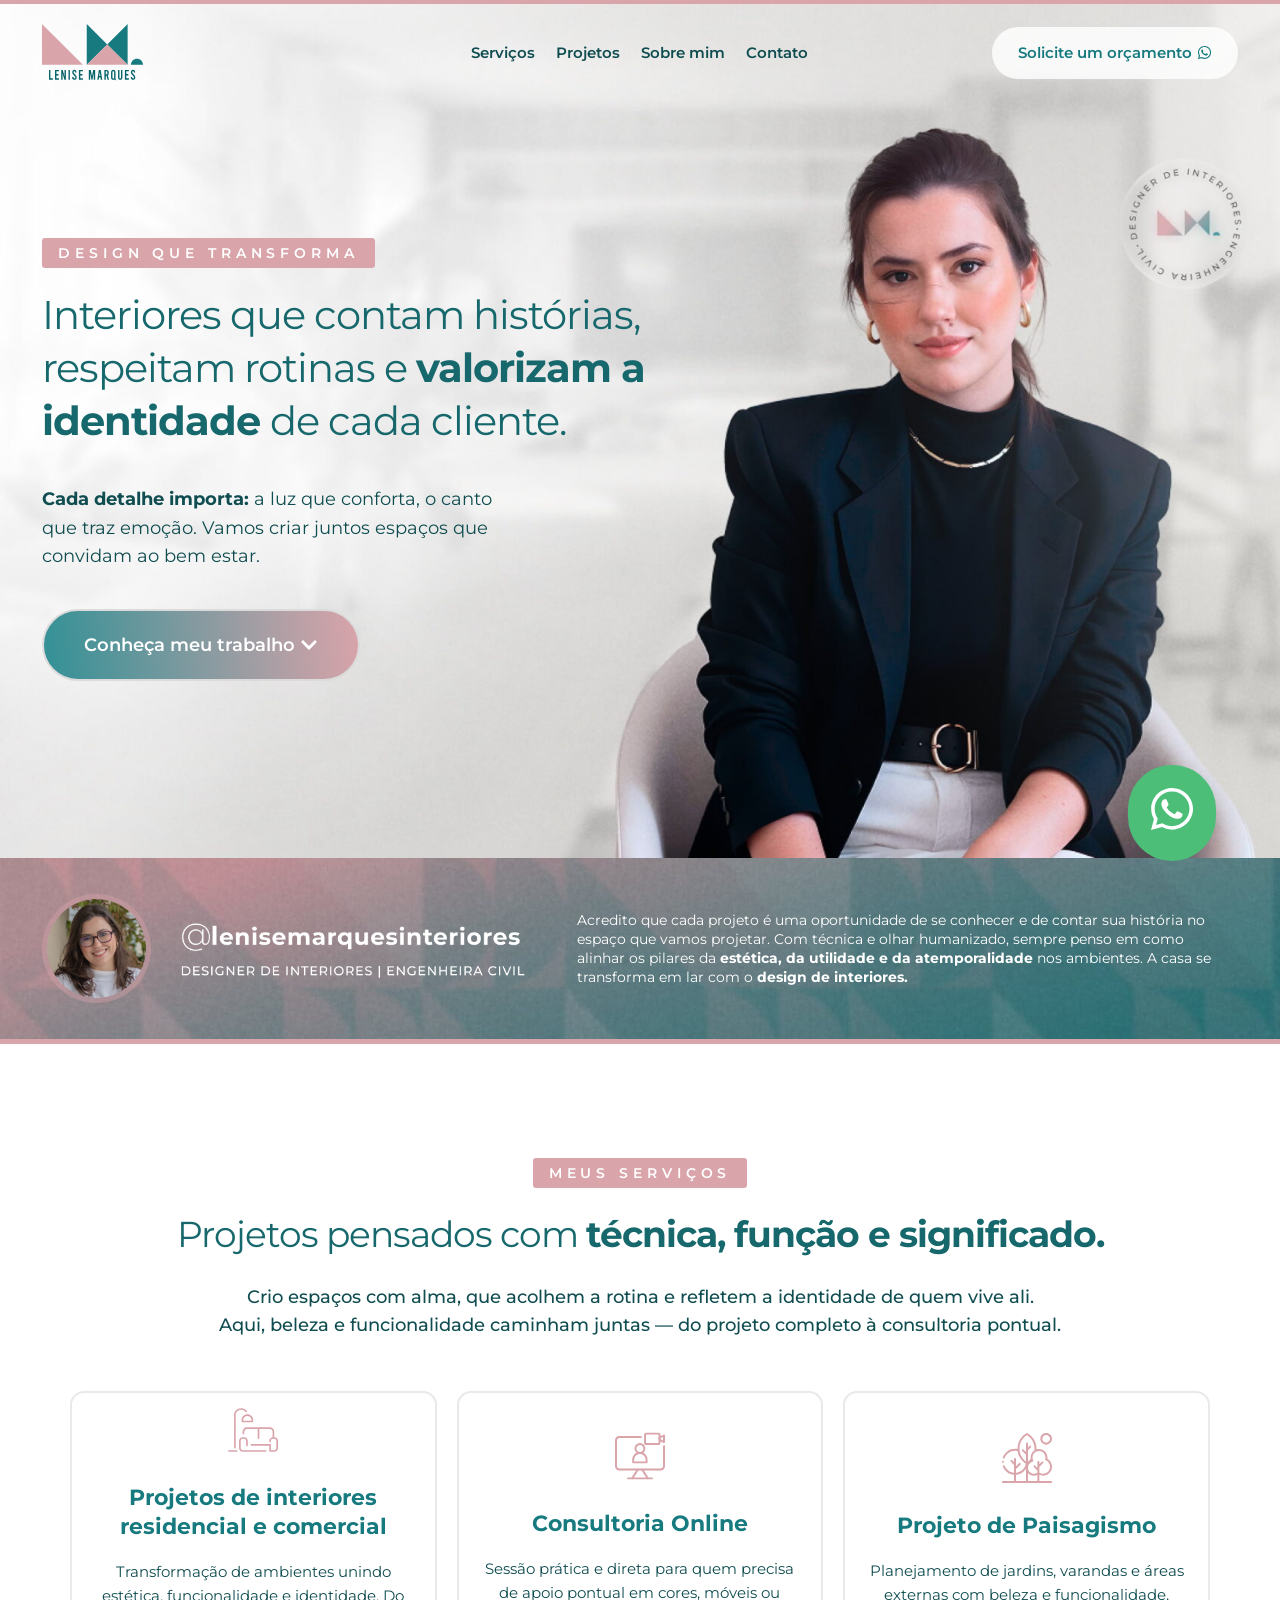
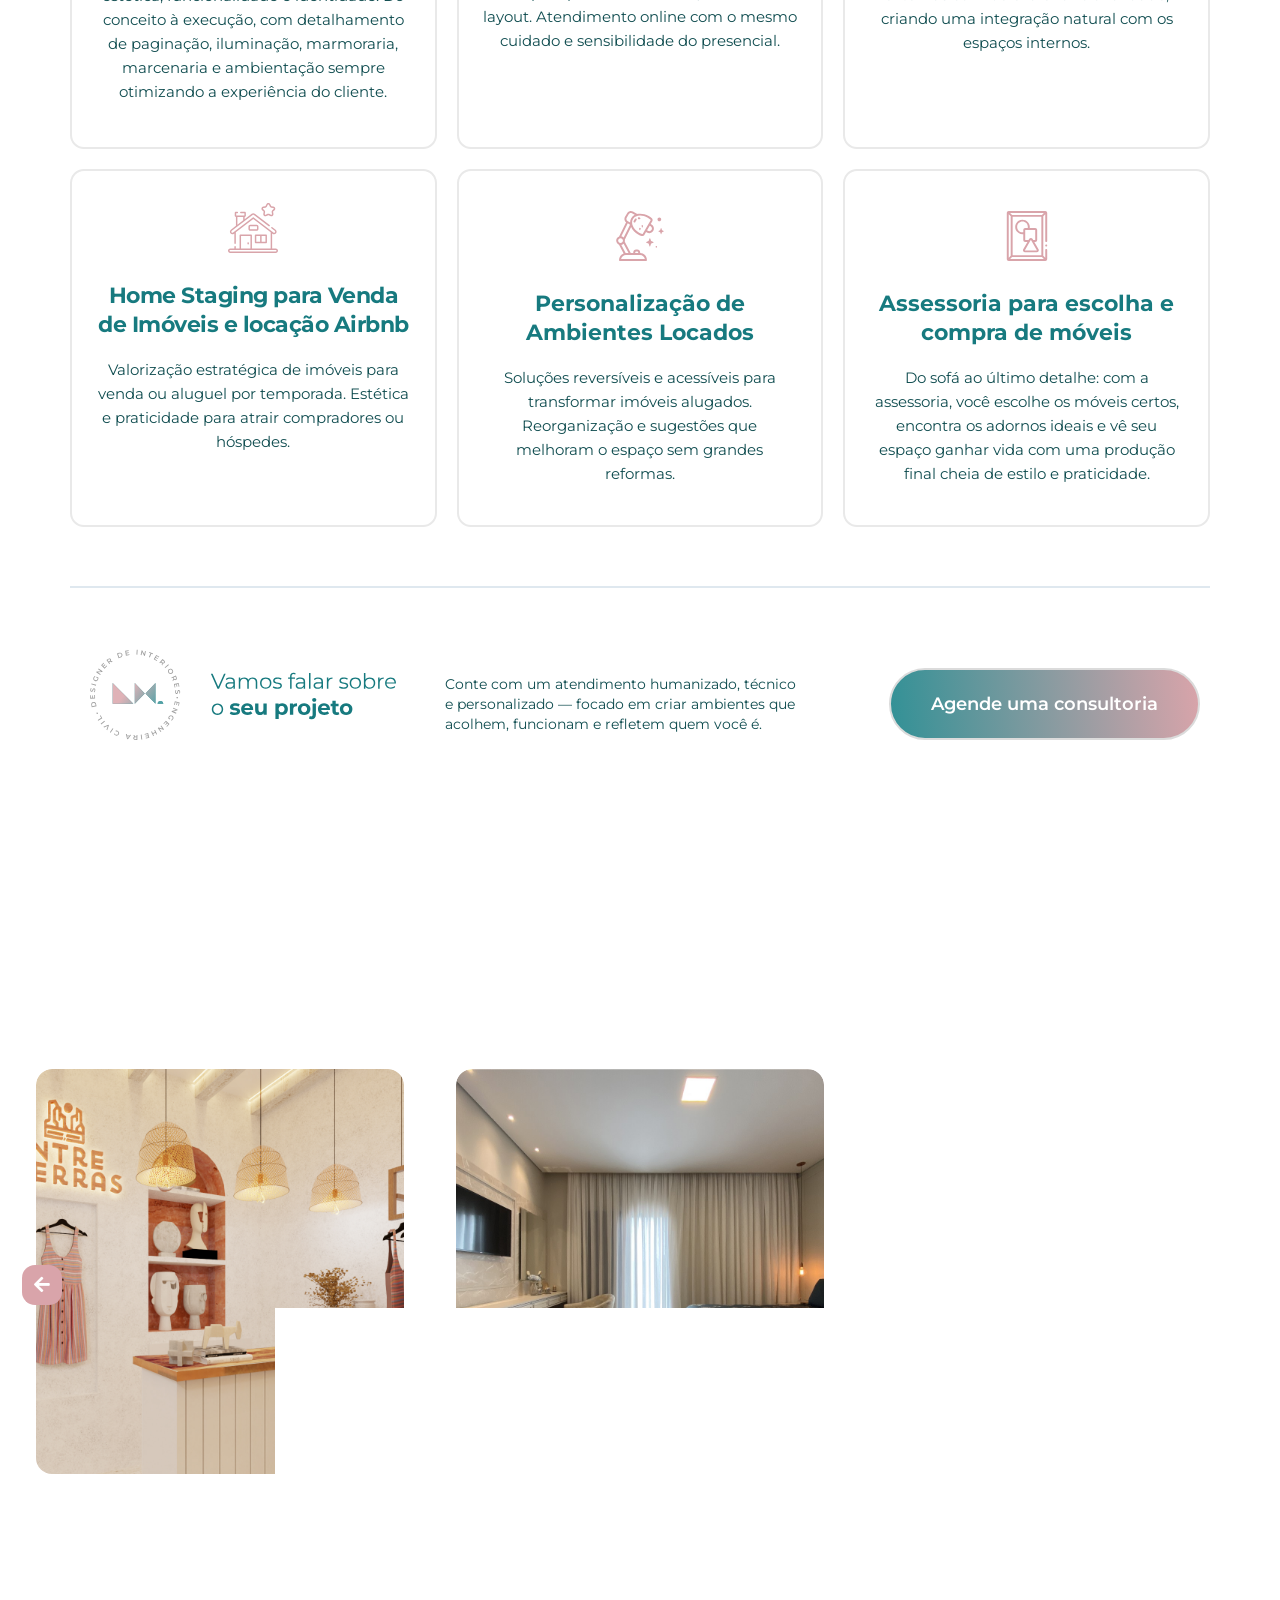
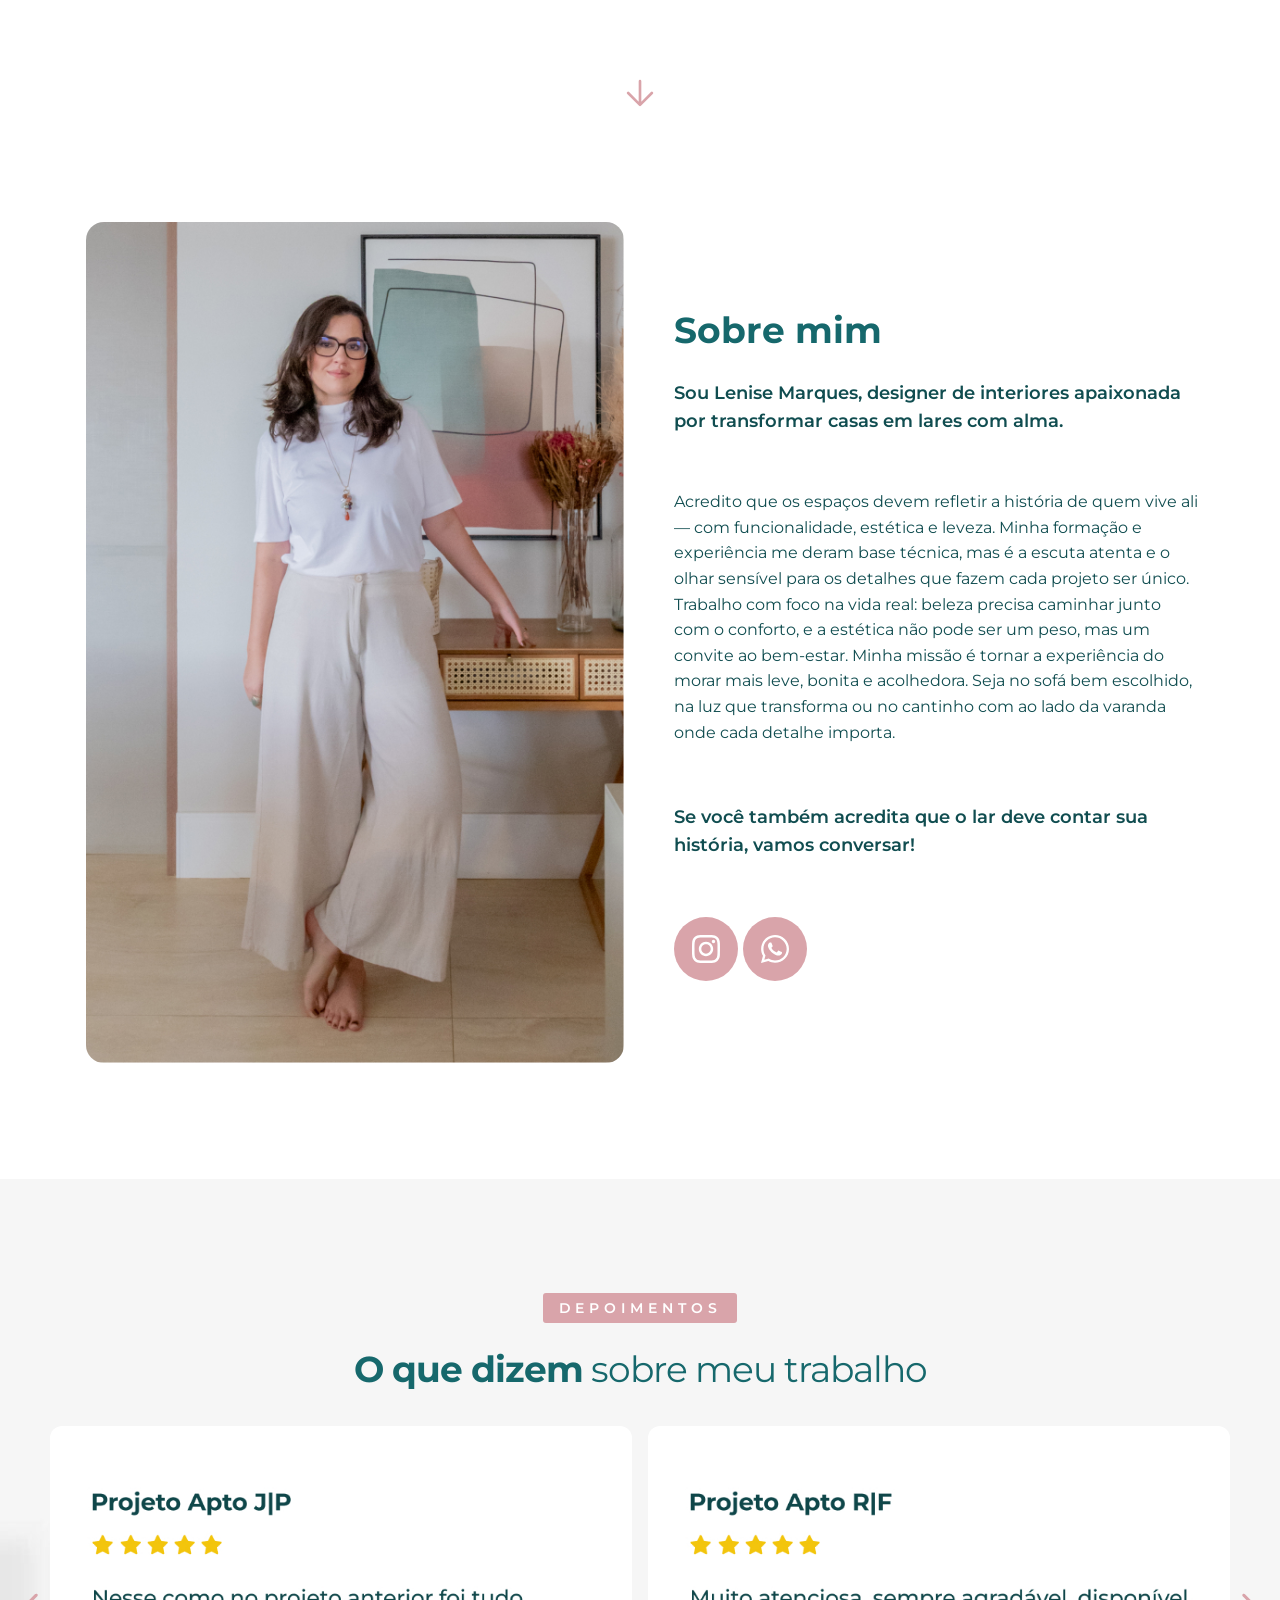
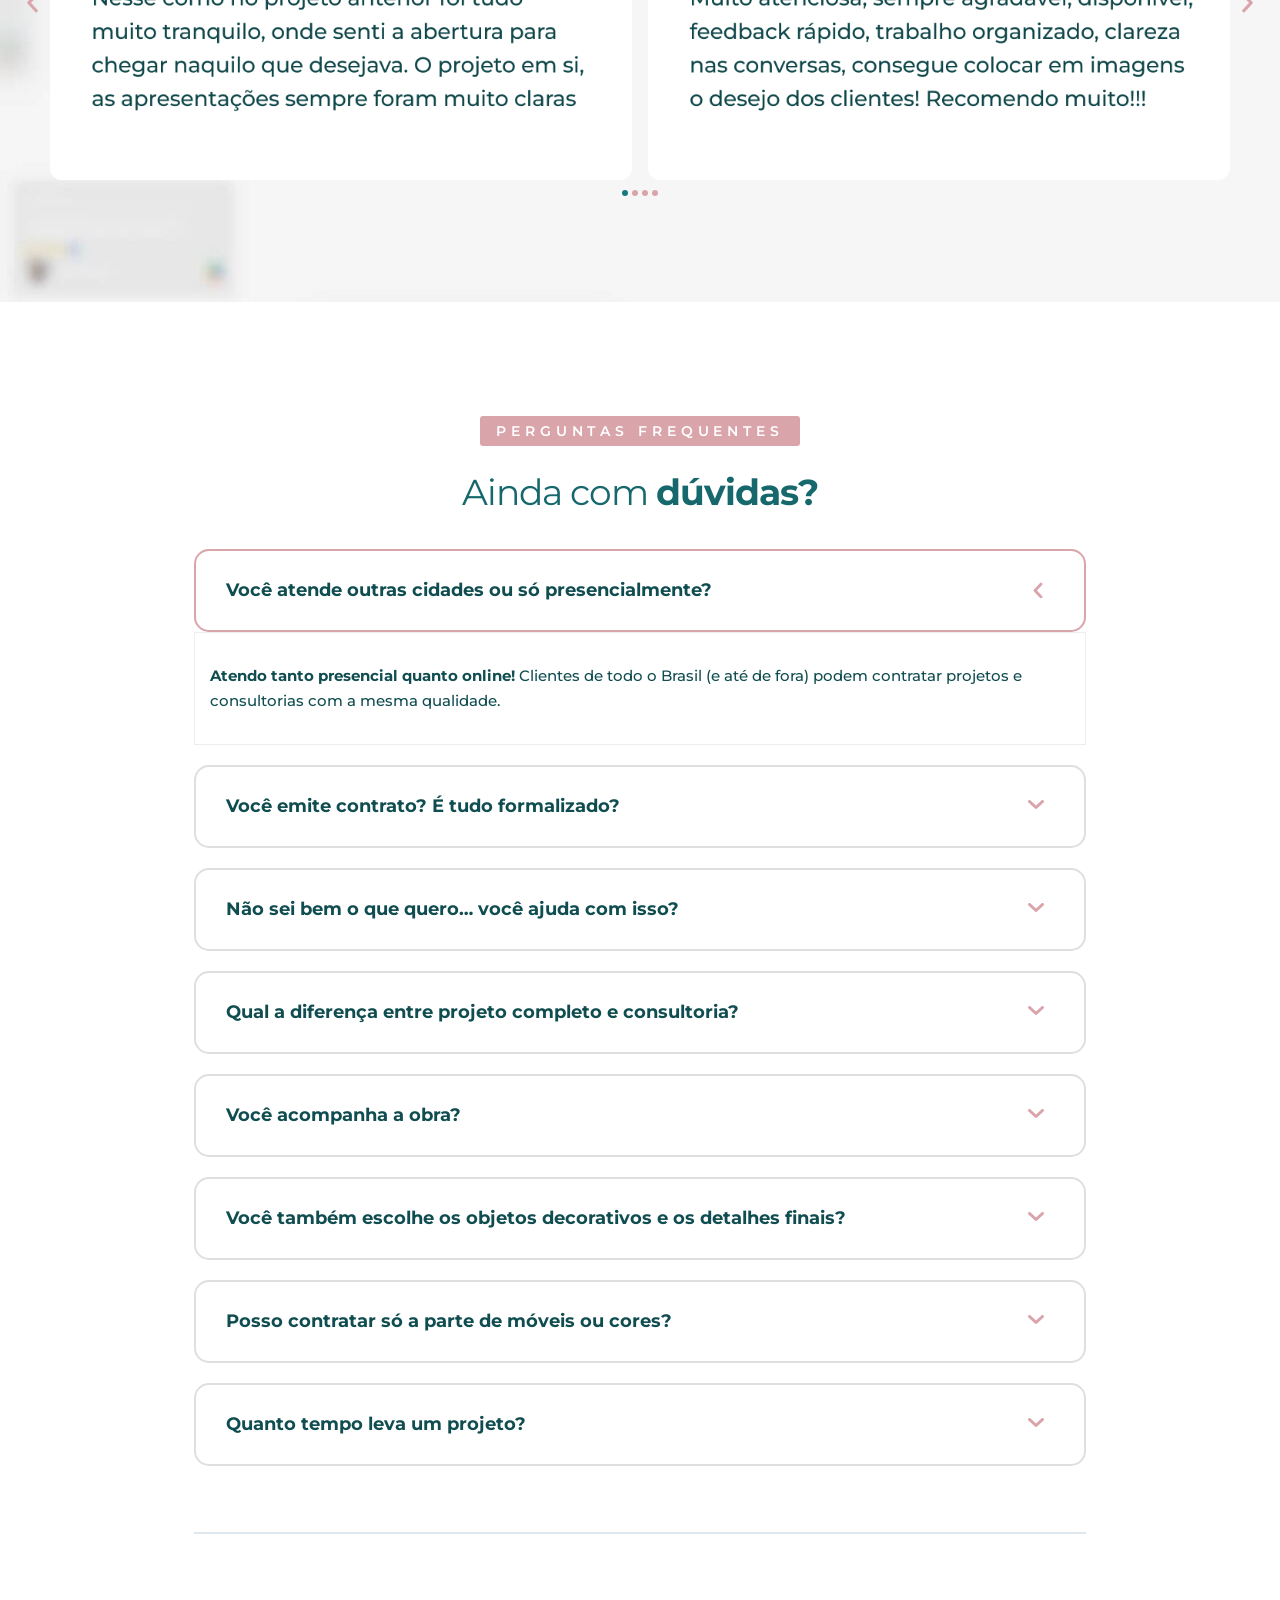
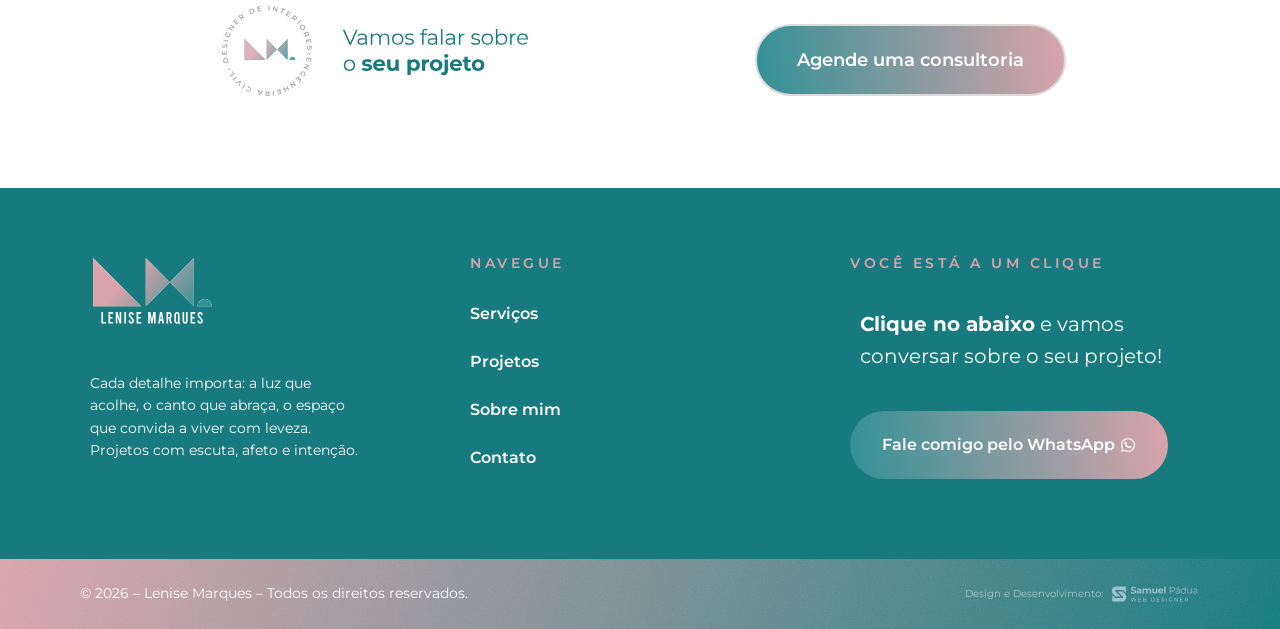
==== commit dd2aaaaf: "Padroniza o rodapé e configura o SEO das 9 páginas Rodapé: a barra de copyright deixa de trazer os í" ====
--- a/index.html
+++ b/index.html
@@ -3,16 +3,95 @@
 <head>
 	<meta charset="UTF-8">
 		<!-- This site is optimized with the Yoast SEO plugin v27.2 - https://yoast.com/product/yoast-seo-wordpress/ -->
-	<title>Lenise Marques Interiores - Lenise Marques</title>
-	<meta property="og:locale" content="pt_BR" />
-	<meta property="og:type" content="website" />
-	<meta property="og:title" content="Lenise Marques Interiores - Lenise Marques" />
-	<meta property="og:description" content="Menu Serviços Projetos Sobre mim Contato Solicite um orçamento DESIGN QUE TRANSFORMA Interiores que contam histórias, respeitam rotinas e valorizam a identidade de cada cliente. Cada detalhe importa: a luz que conforta, o canto que traz emoção. Vamos criar juntos espaços que convidam ao bem estar. Conheça meu trabalho Acredito que cada projeto é uma oportunidade de se conhecer e de contar sua história no espaço que vamos projetar. Com técnica e olhar humanizado, sempre penso em como alinhar os pilares da estética, da utilidade e da atemporalidade nos ambientes. A casa se transforma em lar com o design de interiores. MEUS SERVIÇOS Projetos pensados com técnica, função e significado. Crio espaços com alma, que acolhem a rotina e refletem a identidade de quem vive ali.Aqui, beleza e funcionalidade caminham juntas — do projeto completo à consultoria pontual. Projetos de interiores residencial e comercial Transformação de ambientes unindo estética, funcionalidade e identidade. Do conceito à execução, com detalhamento de paginação, iluminação, marmoraria, marcenaria e ambientação sempre otimizando a experiência do cliente. Consultoria Online Sessão prática e direta para quem precisa de apoio pontual em cores, móveis ou layout. Atendimento online com o mesmo cuidado e sensibilidade do presencial. Projeto de Paisagismo Planejamento de jardins, varandas e áreas externas com beleza e funcionalidade, criando uma integração natural com os espaços internos. Home Staging para Venda de Imóveis e locação Airbnb Valorização estratégica de imóveis para venda ou aluguel por temporada. Estética e praticidade para atrair compradores ou hóspedes. Personalização de Ambientes Locados Soluções reversíveis e acessíveis para transformar imóveis alugados. Reorganização e sugestões que melhoram o espaço sem grandes reformas. Assessoria para escolha e compra de móveis Do sofá ao último detalhe: com a assessoria, você escolhe os móveis certos, encontra os adornos ideais e vê seu espaço ganhar vida com uma produção final cheia de estilo e praticidade. Conte com um atendimento humanizado, técnico e personalizado — focado em criar ambientes que acolhem, funcionam e refletem quem você é. Agende uma consultoria Projetos Conheça os ambientes que já ajudei a transformar. Ver todos PDV Entre terras Casa A|E Studio RP Casa M|P Apartamento J|P Suíte filha Apartamento S|B Sobre mim Sou Lenise Marques, designer de interiores apaixonada por transformar casas em lares com alma. Acredito que os espaços devem refletir a história de quem vive ali — com funcionalidade, estética e leveza. Minha formação e experiência me deram base técnica, mas é a escuta atenta e o olhar sensível para os detalhes que fazem cada projeto ser único.Trabalho com foco na vida real: beleza precisa caminhar junto com o conforto, e a estética não pode ser um peso, mas um convite ao bem-estar. Minha missão é tornar a experiência do morar mais leve, bonita e acolhedora. Seja no sofá bem escolhido, na luz que transforma ou no cantinho com ao lado da varanda onde cada detalhe importa. Se você também acredita que o lar deve contar sua história, vamos conversar! Instagram Whatsapp DEPOIMENTOS O que dizem sobre meu trabalho PERGUNTAS FREQUENTES Ainda com dúvidas? Você atende outras cidades ou só presencialmente? Atendo tanto presencial quanto online! Clientes de todo o Brasil (e até de fora) podem contratar projetos e consultorias com a mesma qualidade. Você emite contrato? É tudo formalizado? Sim! Todos os serviços são contratados com clareza, prazos e entregas bem definidos. Segurança para ambos os lados! Não sei bem o que quero… você ajuda com isso? Com certeza! Meu processo inclui entender seu estilo de vida, suas referências e seus desejos — mesmo que ainda estejam confusos. Qual a diferença entre projeto completo e consultoria? O projeto completo envolve todo o ambiente com detalhamento técnico. Já a consultoria é uma solução mais pontual, prática e rápida, focada em dicas aplicáveis. Você acompanha a obra? Sim! Ofereço o serviço, para os meus clientes de projeto, de acompanhamento técnico e estético para garantir que tudo seja feito conforme o projeto. Você também escolhe os objetos decorativos e os detalhes finais? Sim! Isso faz parte dos serviços de pós-produção e adornos. Finalizo o espaço com todo o carinho para que ele fique com a sua cara. Posso contratar só a parte de móveis ou cores? Claro! Faço serviços avulsos como estudo de paleta, curadoria de móveis e até personal shopper. Quanto tempo leva um projeto? Depende do tipo de serviço. Consultorias podem ser entregues em até 15 dias. Projetos completos variam entre 30 a 60 dias úteis. Agende uma consultoria Cada detalhe importa: a luz que acolhe, o canto que abraça, o espaço que convida a viver com leveza. Projetos com escuta, afeto e intenção. NAVEGUE Menu Serviços Projetos Sobre mim Contato Menu Serviços Projetos Sobre mim Contato VOCÊ ESTÁ A UM CLIQUE Clique no abaixo e vamos conversar sobre o seu projeto! Fale comigo pelo WhatsApp © 2025 &#8211; Lenise Marques &#8211; Todos os direitos reservados. Instagram Whatsapp" />
-	<meta property="og:url" content="./" />
-	<meta property="og:site_name" content="Lenise Marques" />
-	<meta property="article:modified_time" content="2025-10-03T17:46:45+00:00" />
-	<meta property="og:image" content="assets/uploads/2025/09/logo.svg" />
-	<meta name="twitter:card" content="summary_large_image" />
+	<title>Designer de Interiores em Campinas | Lenise Marques</title>
+	<meta name="description" content="Projetos de interiores residenciais e comerciais em Campinas e consultoria online para todo o Brasil. Ambientes que unem estética, funcionalidade e identidade.">
+	<meta name="robots" content="index,follow,max-image-preview:large">
+	<meta name="author" content="Lenise Marques">
+	<meta name="theme-color" content="#177A7F">
+	<link rel="canonical" href="https://lenisemarquesinteriores.com/">
+	<meta property="og:locale" content="pt_BR">
+	<meta property="og:type" content="website">
+	<meta property="og:site_name" content="Lenise Marques Interiores">
+	<meta property="og:url" content="https://lenisemarquesinteriores.com/">
+	<meta property="og:title" content="Designer de Interiores em Campinas | Lenise Marques">
+	<meta property="og:description" content="Projetos de interiores residenciais e comerciais em Campinas e consultoria online para todo o Brasil.">
+	<meta property="og:image" content="https://lenisemarquesinteriores.com/assets/uploads/2025/09/sobremim.jpg">
+	<meta property="og:image:type" content="image/jpeg">
+	<meta property="og:image:width" content="581">
+	<meta property="og:image:height" content="908">
+	<meta property="og:image:alt" content="Lenise Marques, designer de interiores">
+	<meta name="twitter:card" content="summary_large_image">
+	<meta name="twitter:title" content="Designer de Interiores em Campinas | Lenise Marques">
+	<meta name="twitter:description" content="Projetos de interiores residenciais e comerciais em Campinas e consultoria online para todo o Brasil.">
+	<meta name="twitter:image" content="https://lenisemarquesinteriores.com/assets/uploads/2025/09/sobremim.jpg">
+	<meta name="twitter:image:alt" content="Lenise Marques, designer de interiores">
+	<script type="application/ld+json">
+	{
+		"@context": "https://schema.org",
+		"@graph": [
+			{
+				"@type": "WebSite",
+				"@id": "https://lenisemarquesinteriores.com/#website",
+				"url": "https://lenisemarquesinteriores.com/",
+				"name": "Lenise Marques Interiores",
+				"description": "Projetos de design de interiores residenciais e comerciais",
+				"inLanguage": "pt-BR"
+			},
+			{
+				"@type": "ProfessionalService",
+				"@id": "https://lenisemarquesinteriores.com/#business",
+				"name": "Lenise Marques Interiores",
+				"url": "https://lenisemarquesinteriores.com/",
+				"image": "https://lenisemarquesinteriores.com/assets/uploads/2025/09/sobremim.jpg",
+				"logo": "https://lenisemarquesinteriores.com/assets/uploads/2025/09/logo.svg",
+				"telephone": "+55-19-98403-9928",
+				"priceRange": "$$",
+				"description": "Projetos de interiores residenciais e comerciais, consultoria online, paisagismo, home staging e assessoria para compra de móveis.",
+				"areaServed": [
+					{
+						"@type": "City",
+						"name": "Campinas"
+					},
+					{
+						"@type": "Country",
+						"name": "Brasil"
+					}
+				],
+				"founder": {
+					"@id": "https://lenisemarquesinteriores.com/#lenise-marques"
+				},
+				"sameAs": [
+					"https://www.instagram.com/lenisemarquesinteriores/"
+				]
+			},
+			{
+				"@type": "Person",
+				"@id": "https://lenisemarquesinteriores.com/#lenise-marques",
+				"name": "Lenise Marques",
+				"url": "https://lenisemarquesinteriores.com/",
+				"image": "https://lenisemarquesinteriores.com/assets/uploads/2025/09/sobremim.jpg",
+				"jobTitle": "Designer de Interiores",
+				"description": "Designer de interiores que transforma casas em lares com alma, unindo base técnica, escuta atenta e olhar sensível para os detalhes.",
+				"knowsAbout": [
+					"Design de interiores residencial",
+					"Design de interiores comercial",
+					"Consultoria de interiores online",
+					"Paisagismo",
+					"Home staging",
+					"Personalização de ambientes locados",
+					"Curadoria de móveis"
+				],
+				"worksFor": {
+					"@id": "https://lenisemarquesinteriores.com/#business"
+				}
+			}
+		]
+	}
+	</script>
+	<meta name="robots" content="index,follow,max-image-preview:large">
+	<meta name="theme-color" content="#177A7F">
+	<meta name="robots" content="index,follow,max-image-preview:large">
+	<meta name="theme-color" content="#177A7F">
 	<!-- / Yoast SEO plugin. -->
 
 <style id="wp-img-auto-sizes-contain-inline-css">
@@ -248,7 +327,8 @@
 				.lg-thumb-item.active {
 					opacity: 1;
 				}
-	         </style>	<meta name="viewport" content="width=device-width, initial-scale=1.0, viewport-fit=cover" /></head>
+	         </style>	<meta name="viewport" content="width=device-width, initial-scale=1.0, viewport-fit=cover" /><link rel="stylesheet" href="assets/css/site.css" media="all">
+</head>
 <body class="home wp-singular page-template page-template-elementor_canvas page page-id-78 wp-embed-responsive wp-theme-kadence ehf-template-kadence ehf-stylesheet-kadence hide-focus-outline link-style-standard content-title-style-hide content-width-fullwidth content-style-unboxed content-vertical-padding-hide non-transparent-header mobile-non-transparent-header kadence-elementor-colors elementor-default elementor-template-canvas elementor-kit-43 elementor-page elementor-page-78 elementor-page-576">
 			<div data-elementor-type="wp-post" data-elementor-id="78" class="elementor elementor-78" data-elementor-post-type="page">
 				<div class="elementor-element elementor-element-434115e e-flex e-con-boxed wpr-particle-no wpr-jarallax-no wpr-parallax-no wpr-sticky-section-no e-con e-parent" data-id="434115e" data-element_type="container" data-settings="{&quot;background_background&quot;:&quot;classic&quot;}">
@@ -1178,34 +1258,17 @@
 				</div>
 					</div>
 				</div>
-		<div class="elementor-element elementor-element-0b3e3f7 e-flex e-con-boxed wpr-particle-no wpr-jarallax-no wpr-parallax-no wpr-sticky-section-no e-con e-parent" data-id="0b3e3f7" data-element_type="container" data-settings="{&quot;background_background&quot;:&quot;gradient&quot;}">
-					<div class="e-con-inner">
-		<div class="elementor-element elementor-element-1e5a1c0 e-con-full e-flex wpr-particle-no wpr-jarallax-no wpr-parallax-no wpr-sticky-section-no e-con e-child" data-id="1e5a1c0" data-element_type="container">
-				<div class="elementor-element elementor-element-a22bd73 elementor-widget elementor-widget-text-editor" data-id="a22bd73" data-element_type="widget" data-widget_type="text-editor.default">
-				<div class="elementor-widget-container">
-									<p>© 2025 &#8211; Lenise Marques &#8211; Todos os direitos reservados.</p>								</div>
-				</div>
-				</div>
-		<div class="elementor-element elementor-element-76789bf e-con-full e-flex wpr-particle-no wpr-jarallax-no wpr-parallax-no wpr-sticky-section-no e-con e-child" data-id="76789bf" data-element_type="container">
-				<div class="elementor-element elementor-element-9f66019 e-grid-align-right elementor-shape-rounded elementor-grid-0 elementor-widget elementor-widget-social-icons" data-id="9f66019" data-element_type="widget" data-widget_type="social-icons.default">
-				<div class="elementor-widget-container">
-							<div class="elementor-social-icons-wrapper elementor-grid" role="list">
-							<span class="elementor-grid-item" role="listitem">
-					<a class="elementor-icon elementor-social-icon elementor-social-icon-instagram elementor-repeater-item-fa4334d" href="https://www.instagram.com/lenisemarquesinteriores/" target="_blank">
-						<span class="elementor-screen-only">Instagram</span>
-						<svg aria-hidden="true" class="e-font-icon-svg e-fab-instagram" viewBox="0 0 448 512" xmlns="http://www.w3.org/2000/svg"><path d="M224.1 141c-63.6 0-114.9 51.3-114.9 114.9s51.3 114.9 114.9 114.9S339 319.5 339 255.9 287.7 141 224.1 141zm0 189.6c-41.1 0-74.7-33.5-74.7-74.7s33.5-74.7 74.7-74.7 74.7 33.5 74.7 74.7-33.6 74.7-74.7 74.7zm146.4-194.3c0 14.9-12 26.8-26.8 26.8-14.9 0-26.8-12-26.8-26.8s12-26.8 26.8-26.8 26.8 12 26.8 26.8zm76.1 27.2c-1.7-35.9-9.9-67.7-36.2-93.9-26.2-26.2-58-34.4-93.9-36.2-37-2.1-147.9-2.1-184.9 0-35.8 1.7-67.6 9.9-93.9 36.1s-34.4 58-36.2 93.9c-2.1 37-2.1 147.9 0 184.9 1.7 35.9 9.9 67.7 36.2 93.9s58 34.4 93.9 36.2c37 2.1 147.9 2.1 184.9 0 35.9-1.7 67.7-9.9 93.9-36.2 26.2-26.2 34.4-58 36.2-93.9 2.1-37 2.1-147.8 0-184.8zM398.8 388c-7.8 19.6-22.9 34.7-42.6 42.6-29.5 11.7-99.5 9-132.1 9s-102.7 2.6-132.1-9c-19.6-7.8-34.7-22.9-42.6-42.6-11.7-29.5-9-99.5-9-132.1s-2.6-102.7 9-132.1c7.8-19.6 22.9-34.7 42.6-42.6 29.5-11.7 99.5-9 132.1-9s102.7-2.6 132.1 9c19.6 7.8 34.7 22.9 42.6 42.6 11.7 29.5 9 99.5 9 132.1s2.7 102.7-9 132.1z"></path></svg>					</a>
-				</span>
-							<span class="elementor-grid-item" role="listitem">
-					<a class="elementor-icon elementor-social-icon elementor-social-icon-whatsapp elementor-repeater-item-ab97288" href="https://wa.me/5519984039928" target="_blank">
-						<span class="elementor-screen-only">Whatsapp</span>
-						<svg aria-hidden="true" class="e-font-icon-svg e-fab-whatsapp" viewBox="0 0 448 512" xmlns="http://www.w3.org/2000/svg"><path d="M380.9 97.1C339 55.1 283.2 32 223.9 32c-122.4 0-222 99.6-222 222 0 39.1 10.2 77.3 29.6 111L0 480l117.7-30.9c32.4 17.7 68.9 27 106.1 27h.1c122.3 0 224.1-99.6 224.1-222 0-59.3-25.2-115-67.1-157zm-157 341.6c-33.2 0-65.7-8.9-94-25.7l-6.7-4-69.8 18.3L72 359.2l-4.4-7c-18.5-29.4-28.2-63.3-28.2-98.2 0-101.7 82.8-184.5 184.6-184.5 49.3 0 95.6 19.2 130.4 54.1 34.8 34.9 56.2 81.2 56.1 130.5 0 101.8-84.9 184.6-186.6 184.6zm101.2-138.2c-5.5-2.8-32.8-16.2-37.9-18-5.1-1.9-8.8-2.8-12.5 2.8-3.7 5.6-14.3 18-17.6 21.8-3.2 3.7-6.5 4.2-12 1.4-32.6-16.3-54-29.1-75.5-66-5.7-9.8 5.7-9.1 16.3-30.3 1.8-3.7.9-6.9-.5-9.7-1.4-2.8-12.5-30.1-17.1-41.2-4.5-10.8-9.1-9.3-12.5-9.5-3.2-.2-6.9-.2-10.6-.2-3.7 0-9.7 1.4-14.8 6.9-5.1 5.6-19.4 19-19.4 46.3 0 27.3 19.9 53.7 22.6 57.4 2.8 3.7 39.1 59.7 94.8 83.8 35.2 15.2 49 16.5 66.6 13.9 10.7-1.6 32.8-13.4 37.4-26.4 4.6-13 4.6-24.1 3.2-26.4-1.3-2.5-5-3.9-10.5-6.6z"></path></svg>					</a>
-				</span>
-					</div>
-						</div>
-				</div>
-				</div>
-					</div>
-				</div>
+				<footer class="site-footer site-footer--credit">
+			<div class="site-footer-grain"></div>
+			<div class="site-footer-inner">
+				<p class="site-footer-copy">© <span id="footer-year">2025</span> – Lenise Marques – Todos os direitos reservados.</p>
+				<a href="https://samuelpadua.com.br/" class="site-footer-credit" target="_blank" rel="noopener" aria-label="Design e Desenvolvimento por Samuel Pádua Web Designer">
+					<span class="site-footer-credit-text">Design e Desenvolvimento:</span>
+					<img src="assets/img/logo-samuel.svg" alt="Samuel Pádua Web Designer" class="site-footer-credit-logo" width="114" height="23">
+				</a>
+			</div>
+		</footer>
+
 				</div>
 					<style id="eael-inline-css">.clearfix::before,.clearfix::after{content:" ";display:table;clear:both}.eael-testimonial-slider.nav-top-left,.eael-testimonial-slider.nav-top-right,.eael-team-slider.nav-top-left,.eael-team-slider.nav-top-right,.eael-logo-carousel.nav-top-left,.eael-logo-carousel.nav-top-right,.eael-post-carousel.nav-top-left,.eael-post-carousel.nav-top-right,.eael-product-carousel.nav-top-left,.eael-product-carousel.nav-top-right{padding-top:40px}.eael-contact-form input[type=text],.eael-contact-form input[type=email],.eael-contact-form input[type=url],.eael-contact-form input[type=tel],.eael-contact-form input[type=date],.eael-contact-form input[type=number],.eael-contact-form textarea{background:#fff;box-shadow:none;-webkit-box-shadow:none;float:none;height:auto;margin:0;outline:0;width:100%}.eael-contact-form input[type=submit]{border:0;float:none;height:auto;margin:0;padding:10px 20px;width:auto;-webkit-transition:all .25s linear 0s;transition:all .25s linear 0s}.eael-contact-form.placeholder-hide input::-webkit-input-placeholder,.eael-contact-form.placeholder-hide textarea::-webkit-input-placeholder{opacity:0;visibility:hidden}.eael-contact-form.placeholder-hide input::-moz-placeholder,.eael-contact-form.placeholder-hide textarea::-moz-placeholder{opacity:0;visibility:hidden}.eael-contact-form.placeholder-hide input:-ms-input-placeholder,.eael-contact-form.placeholder-hide textarea:-ms-input-placeholder{opacity:0;visibility:hidden}.eael-contact-form.placeholder-hide input:-moz-placeholder,.eael-contact-form.placeholder-hide textarea:-moz-placeholder{opacity:0;visibility:hidden}.eael-custom-radio-checkbox input[type=checkbox],.eael-custom-radio-checkbox input[type=radio]{-webkit-appearance:none;-moz-appearance:none;border-style:solid;border-width:0;outline:none;min-width:1px;width:15px;height:15px;background:#ddd;padding:3px}.eael-custom-radio-checkbox input[type=checkbox]:before,.eael-custom-radio-checkbox input[type=radio]:before{content:"";width:100%;height:100%;padding:0;margin:0;display:block}.eael-custom-radio-checkbox input[type=checkbox]:checked:before,.eael-custom-radio-checkbox input[type=radio]:checked:before{background:#999;-webkit-transition:all .25s linear 0s;transition:all .25s linear 0s}.eael-custom-radio-checkbox input[type=radio]{border-radius:50%}.eael-custom-radio-checkbox input[type=radio]:before{border-radius:50%}.eael-post-elements-readmore-btn{font-size:12px;font-weight:500;-webkit-transition:all 300ms ease-in-out;transition:all 300ms ease-in-out;display:inline-block}.elementor-lightbox .dialog-widget-content{width:100%;height:100%}.eael-contact-form-align-left,.elementor-widget-eael-weform.eael-contact-form-align-left .eael-weform-container{margin:0 auto 0 0;display:inline-block;text-align:left}.eael-contact-form-align-center,.elementor-widget-eael-weform.eael-contact-form-align-center .eael-weform-container{float:none;margin:0 auto;display:inline-block;text-align:left}.eael-contact-form-align-right,.elementor-widget-eael-weform.eael-contact-form-align-right .eael-weform-container{margin:0 0 0 auto;display:inline-block;text-align:left}.eael-force-hide{display:none !important}.eael-d-none{display:none !important}.eael-d-block{display:block !important}.eael-h-auto{height:auto !important}.theme-martfury .elementor-wc-products .woocommerce ul.products li.product .product-inner .mf-rating .eael-star-rating.star-rating~.count{display:none}.theme-martfury .elementor-wc-products .woocommerce ul.products li.product .product-inner .mf-rating .eael-star-rating.star-rating{display:none}.sr-only{border:0 !important;clip:rect(1px, 1px, 1px, 1px) !important;clip-path:inset(50%) !important;height:1px !important;margin:-1px !important;overflow:hidden !important;padding:0 !important;position:absolute !important;width:1px !important;white-space:nowrap !important}.elementor-widget-eael-adv-tabs .eael-tab-content-item,.elementor-widget-eael-adv-accordion .eael-accordion-content,.elementor-widget-eael-data-table .td-content,.elementor-widget-eael-info-box .eael-infobox-template-wrapper,.elementor-widget-eael-countdown .eael-countdown-expiry-template,.elementor-widget-eael-countdown .eael-countdown-container,.elementor-widget-eael-cta-box .eael-cta-template-wrapper,.elementor-widget-eael-toggle .eael-toggle-primary-wrap,.elementor-widget-eael-toggle .eael-toggle-secondary-wrap,.elementor-widget-eael-protected-content .eael-protected-content-message,.elementor-widget-eael-protected-content .protected-content,.eael-offcanvas-content-visible .eael-offcanvas-body,.elementor-widget-eael-stacked-cards .eael-stacked-cards__item{position:relative}.elementor-widget-eael-adv-tabs .eael-tab-content-item:hover .eael-onpage-edit-template-wrapper,.elementor-widget-eael-adv-accordion .eael-accordion-content:hover .eael-onpage-edit-template-wrapper,.elementor-widget-eael-data-table .td-content:hover .eael-onpage-edit-template-wrapper,.elementor-widget-eael-info-box .eael-infobox-template-wrapper:hover .eael-onpage-edit-template-wrapper,.elementor-widget-eael-countdown .eael-countdown-expiry-template:hover .eael-onpage-edit-template-wrapper,.elementor-widget-eael-countdown .eael-countdown-container:hover .eael-onpage-edit-template-wrapper,.elementor-widget-eael-cta-box .eael-cta-template-wrapper:hover .eael-onpage-edit-template-wrapper,.elementor-widget-eael-toggle .eael-toggle-primary-wrap:hover .eael-onpage-edit-template-wrapper,.elementor-widget-eael-toggle .eael-toggle-secondary-wrap:hover .eael-onpage-edit-template-wrapper,.elementor-widget-eael-protected-content .eael-protected-content-message:hover .eael-onpage-edit-template-wrapper,.elementor-widget-eael-protected-content .protected-content:hover .eael-onpage-edit-template-wrapper,.eael-offcanvas-content-visible .eael-offcanvas-body:hover .eael-onpage-edit-template-wrapper,.elementor-widget-eael-stacked-cards .eael-stacked-cards__item:hover .eael-onpage-edit-template-wrapper{display:block}.eael-widget-otea-active .elementor-element:hover>.elementor-element-overlay,.eael-widget-otea-active .elementor-empty-view,.eael-widget-otea-active .elementor-add-section-inline,.eael-widget-otea-active .elementor-add-section{display:initial !important}.eael-onpage-edit-template-wrapper{position:absolute;top:0;left:0;width:100%;height:100%;display:none;border:2px solid #5eead4}.eael-onpage-edit-template-wrapper::after{position:absolute;content:"";top:0;left:0;right:0;bottom:0;z-index:2;background:#5eead4;opacity:.3}.eael-onpage-edit-template-wrapper.eael-onpage-edit-activate{display:block}.eael-onpage-edit-template-wrapper.eael-onpage-edit-activate::after{display:none}.eael-onpage-edit-template-wrapper .eael-onpage-edit-template{background:#5eead4;color:#000;width:150px;text-align:center;height:30px;line-height:30px;font-size:12px;cursor:pointer;position:relative;z-index:3;left:50%;-webkit-transform:translateX(-50%);-ms-transform:translateX(-50%);transform:translateX(-50%)}.eael-onpage-edit-template-wrapper .eael-onpage-edit-template::before{content:"";border-top:30px solid #5eead4;border-right:0;border-bottom:0;border-left:14px solid rgba(0,0,0,0);right:100%;position:absolute}.eael-onpage-edit-template-wrapper .eael-onpage-edit-template::after{content:"";border-top:0;border-right:0;border-bottom:30px solid rgba(0,0,0,0);border-left:14px solid #5eead4;left:100%;position:absolute}.eael-onpage-edit-template-wrapper .eael-onpage-edit-template>i{margin-right:8px}.elementor-edit-area-active .eael_wd_liquid_glass_shadow-effect1,.elementor-edit-area-active .eael_wd_liquid_glass_shadow-effect2,.elementor-edit-area-active .eael_wd_liquid_glass_shadow-effect3,.elementor-edit-area-active .eael_wd_liquid_glass_shadow-effect4{-webkit-box-shadow:inherit !important;box-shadow:inherit !important}
 .eael-adv-accordion{width:auto;height:auto;-webkit-transition:all .3s ease-in-out;transition:all .3s ease-in-out}.eael-adv-accordion .eael-accordion-list .eael-accordion-header{padding:15px;border:1px solid rgba(0,0,0,.02);background-color:#f1f1f1;font-size:1rem;font-weight:600;line-height:1;-webkit-transition:all .3s ease-in-out;transition:all .3s ease-in-out;display:-webkit-box;display:-ms-flexbox;display:flex;-webkit-box-pack:justify;-ms-flex-pack:justify;justify-content:space-between;-webkit-box-align:center;-ms-flex-align:center;align-items:center;cursor:pointer}.eael-adv-accordion .eael-accordion-list .eael-accordion-header>.eael-accordion-tab-title{-webkit-box-flex:1;-ms-flex-positive:1;flex-grow:1;margin:0}.eael-adv-accordion .eael-accordion-list .eael-accordion-header>i,.eael-adv-accordion .eael-accordion-list .eael-accordion-header span{margin-right:10px}.eael-adv-accordion .eael-accordion-list .eael-accordion-header .eaa-svg{font-size:32px}.eael-adv-accordion .eael-accordion-list .eael-accordion-header .eaa-svg svg{width:1em;height:1em}.eael-adv-accordion .eael-accordion-list .eael-accordion-header:hover{background-color:#414141}.eael-adv-accordion .eael-accordion-list .eael-accordion-header.active{background-color:#444}.eael-adv-accordion .eael-accordion-list .eael-accordion-header .fa-toggle{-webkit-transform:rotate(0deg);-ms-transform:rotate(0deg);transform:rotate(0deg);z-index:10;-webkit-transition:all .3s ease-in-out;transition:all .3s ease-in-out}.eael-accordion-header .eael-advanced-accordion-icon-closed{display:block}.eael-accordion-header .eael-advanced-accordion-icon-opened{display:none}.eael-accordion-header.active .eael-advanced-accordion-icon-closed{display:none}.eael-accordion-header.active .eael-advanced-accordion-icon-opened{display:block}.eael-adv-accordion .eael-accordion-list .eael-accordion-header.active .fa-toggle{-webkit-transform:rotate(90deg);-ms-transform:rotate(90deg);transform:rotate(90deg);z-index:10;-webkit-transition:all .3s ease-in-out;transition:all .3s ease-in-out}.fa-accordion-icon{display:inline-block;margin-right:10px}.eael-adv-accordion .eael-accordion-list .eael-accordion-content{display:none;border:1px solid #eee;padding:15px;-webkit-box-sizing:border-box;box-sizing:border-box;font-size:1rem;line-height:1.7}.eael-adv-accordion .eael-accordion-list .eael-accordion-content.active{display:block}.rtl .eael-adv-accordion .eael-accordion-list .eael-accordion-header.active .fa-toggle{-webkit-transform:rotate(-90deg);-ms-transform:rotate(-90deg);transform:rotate(-90deg)}
--- a/assets/css/site.css
+++ b/assets/css/site.css
@@ -0,0 +1,98 @@
+/* Estilos próprios do site estático — carregado por último, depois do CSS do Elementor. */
+
+/* ===== FOOTER ===== */
+/* Mesma estrutura do rodapé do site da Dra. Monique, com o gradiente e a tipografia daqui.
+   O modificador --credit é necessário porque o tema Kadence já usa .site-footer para o
+   seu próprio rodapé (vazio nestas páginas): sem ele, o gradiente pintaria os dois. */
+.site-footer--credit {
+  position: relative;
+  min-height: 70px;
+  background: linear-gradient(109deg, #d9a4aa 0%, #177a7f 100%);
+  overflow: hidden;
+  /* Contém o mix-blend-mode do grão. Sem isso o blend promove a página inteira a
+     camada composta e o Chrome troca o antialiasing subpixel do texto por escala
+     de cinza — todo o texto do site renderiza diferente por causa do rodapé. */
+  isolation: isolate;
+}
+
+.site-footer--credit .site-footer-grain {
+  position: absolute;
+  inset: 0;
+  background-image: url("data:image/svg+xml,%3Csvg xmlns='http://www.w3.org/2000/svg' width='200' height='200'%3E%3Cfilter id='n'%3E%3CfeTurbulence type='fractalNoise' baseFrequency='0.8' numOctaves='4' stitchTiles='stitch'/%3E%3C/filter%3E%3Crect width='200' height='200' filter='url(%23n)'/%3E%3C/svg%3E");
+  mix-blend-mode: soft-light;
+  opacity: 0.42;
+  pointer-events: none;
+}
+
+.site-footer--credit .site-footer-inner {
+  position: relative;
+  z-index: 1;
+  /* 1140px + 10px de padding: mesma caixa de conteúdo das demais seções */
+  max-width: 1140px;
+  min-height: 70px;
+  margin: 0 auto;
+  padding: 0 10px;
+  display: flex;
+  align-items: center;
+  justify-content: space-between;
+  gap: 24px;
+}
+
+.site-footer--credit .site-footer-copy {
+  margin: 0;
+  font-family: "Montserrat", Sans-serif;
+  font-size: 14px;
+  font-weight: 400;
+  line-height: 1.6;
+  color: #ffffff;
+}
+
+.site-footer--credit .site-footer-credit {
+  display: inline-flex;
+  align-items: center;
+  gap: 8px;
+  text-decoration: none;
+  color: inherit;
+  opacity: 0.75;
+  transition: opacity 0.25s ease;
+}
+
+.site-footer--credit .site-footer-credit:hover,
+.site-footer--credit .site-footer-credit:focus-visible {
+  opacity: 1;
+}
+
+.site-footer--credit .site-footer-credit-text {
+  font-family: "Montserrat", Sans-serif;
+  font-size: 10px;
+  font-weight: 400;
+  line-height: 1.4;
+  color: #ffffffb3;
+  white-space: nowrap;
+}
+
+.site-footer--credit .site-footer-credit-logo {
+  height: 18px;
+  width: auto;
+  display: block;
+}
+
+@media (max-width: 767px) {
+  .site-footer--credit {
+    min-height: unset;
+  }
+
+  .site-footer--credit .site-footer-inner {
+    min-height: unset;
+    padding: 20px;
+    flex-direction: column;
+    justify-content: center;
+    gap: 12px;
+    text-align: center;
+  }
+
+  .site-footer--credit .site-footer-credit {
+    justify-content: center;
+    flex-wrap: wrap;
+  }
+}
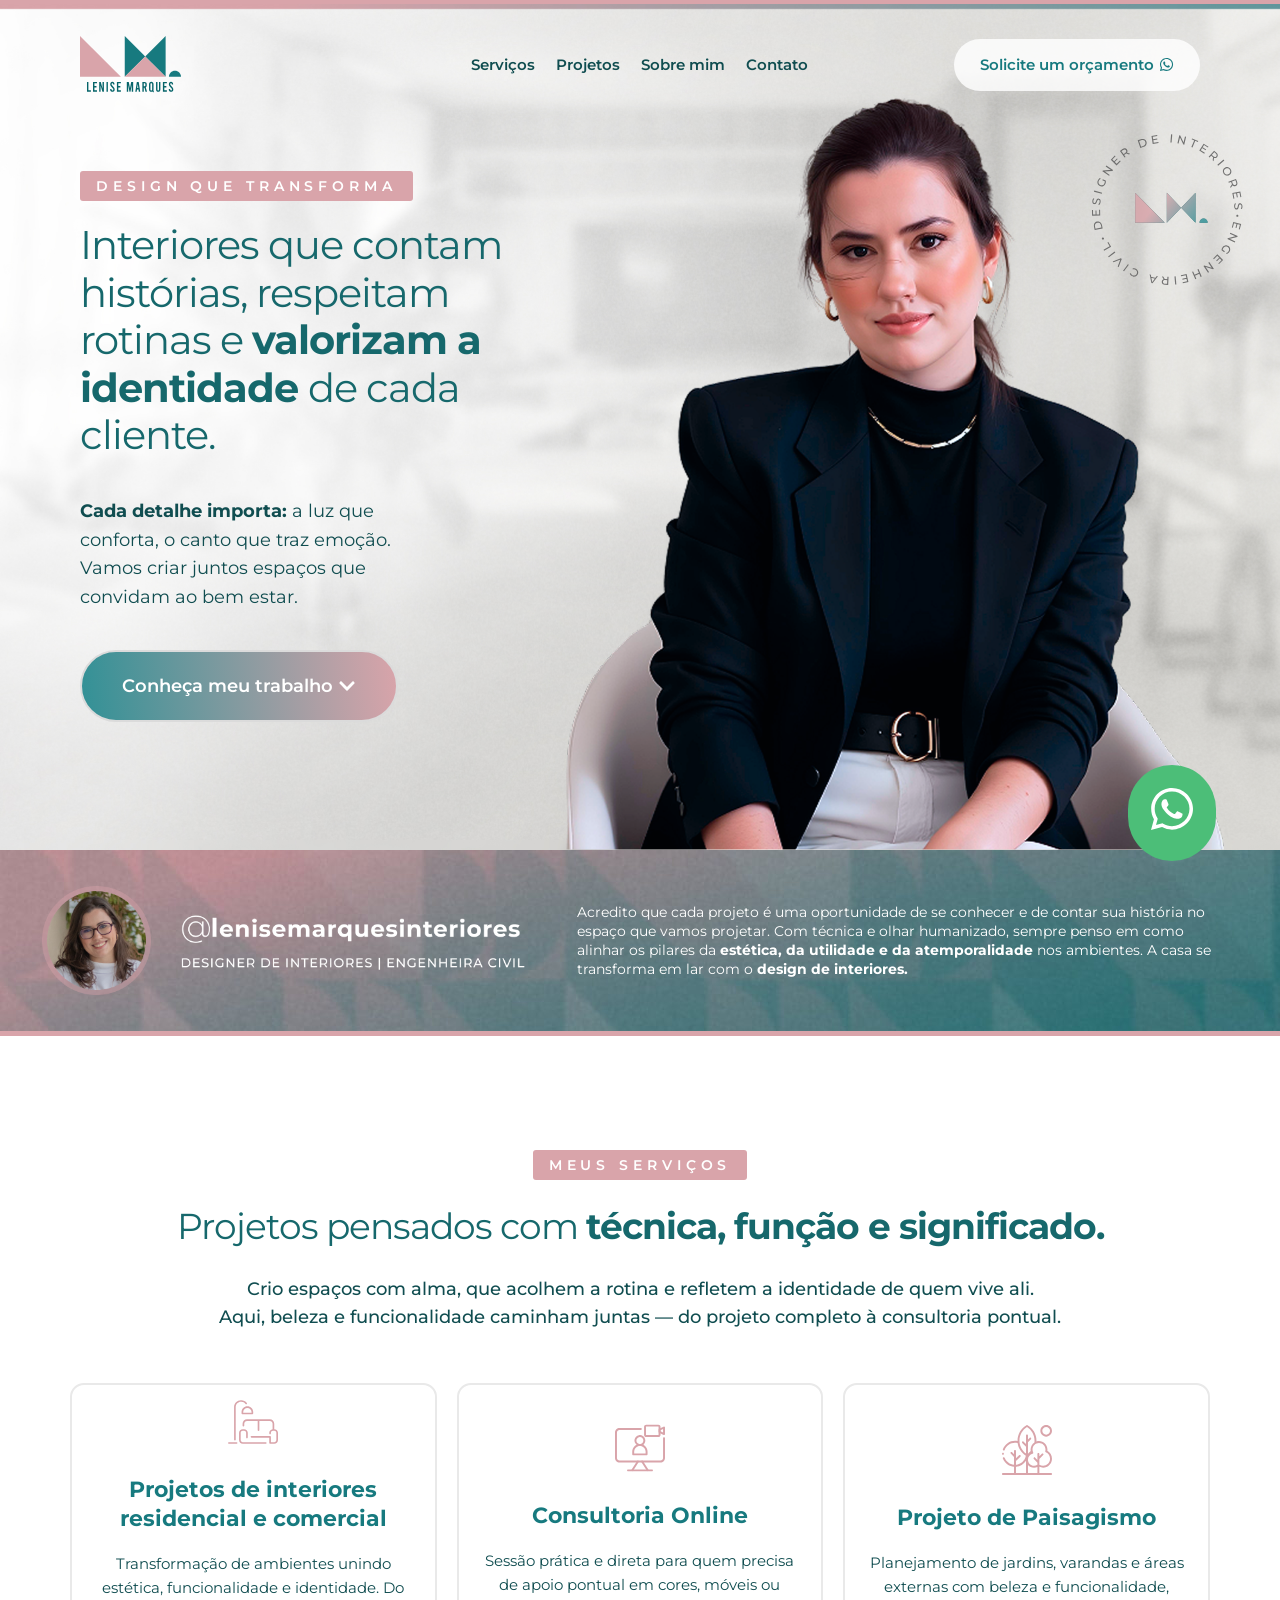
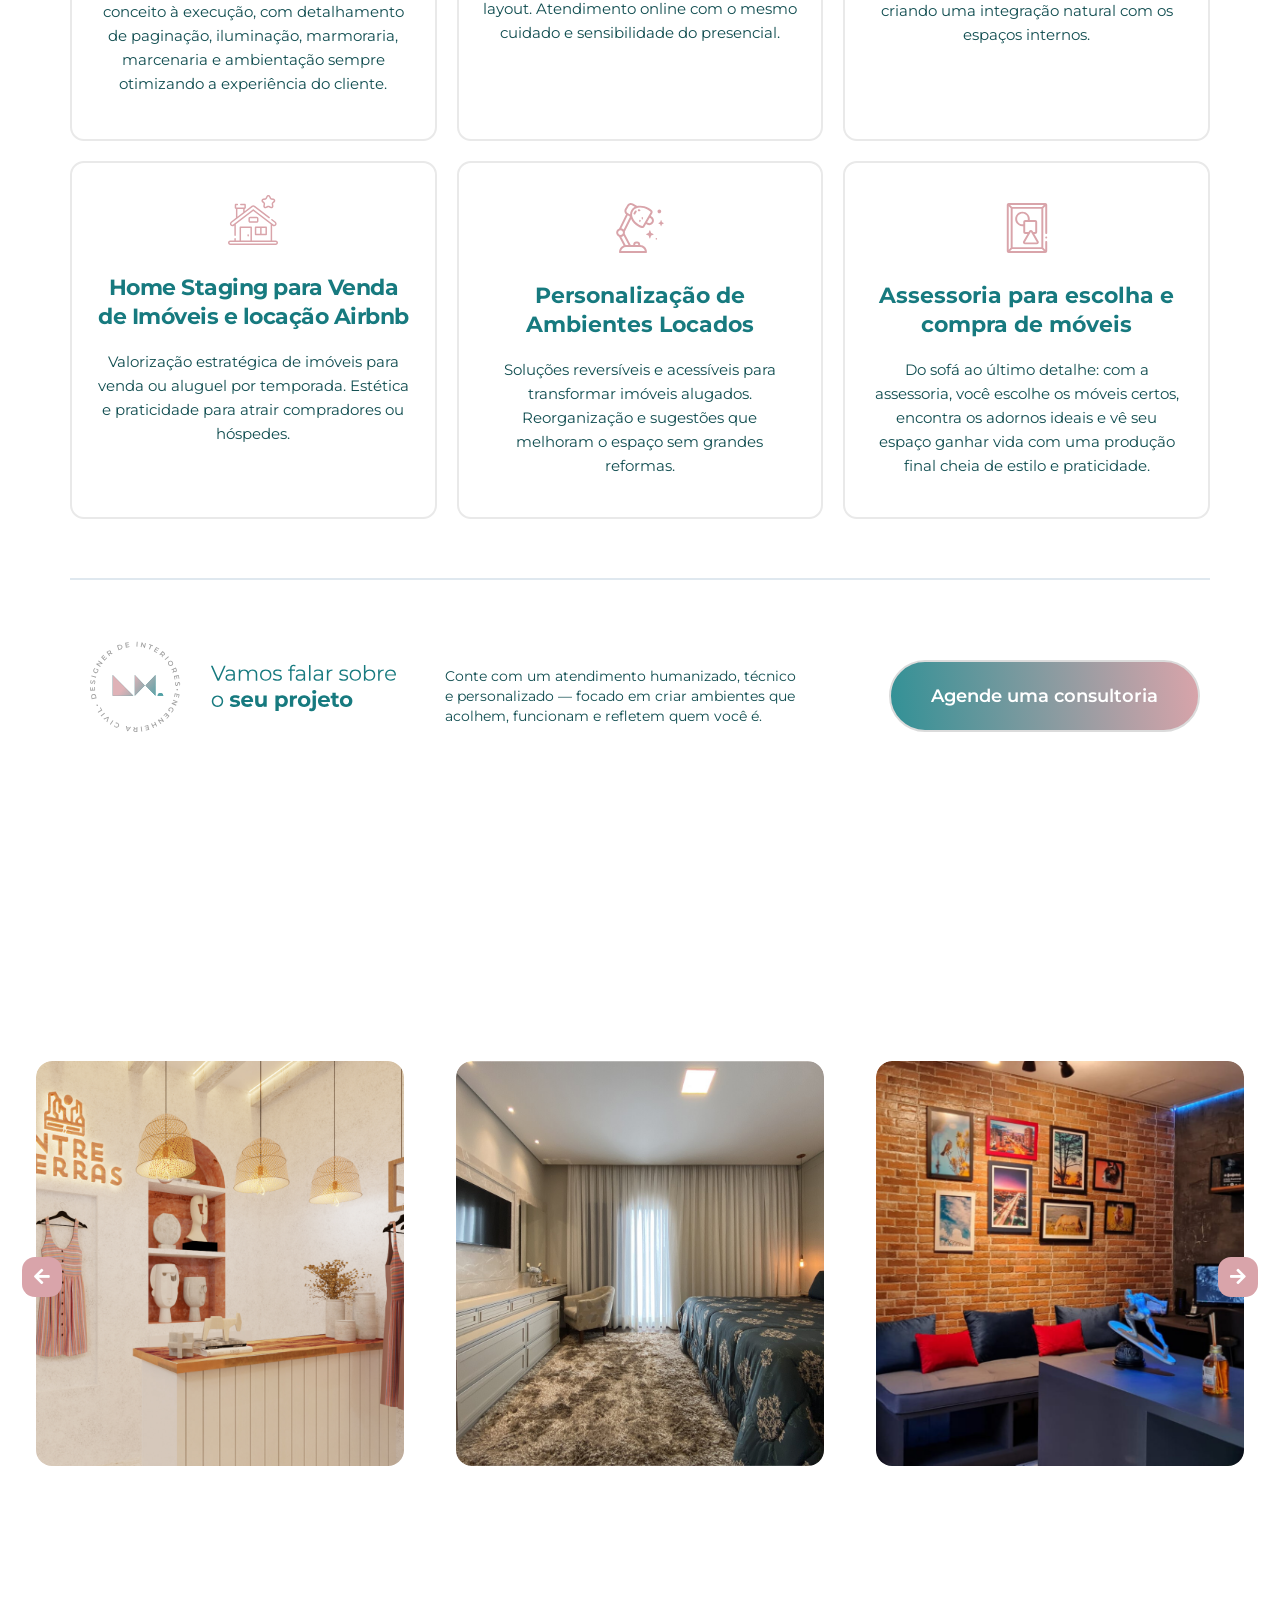
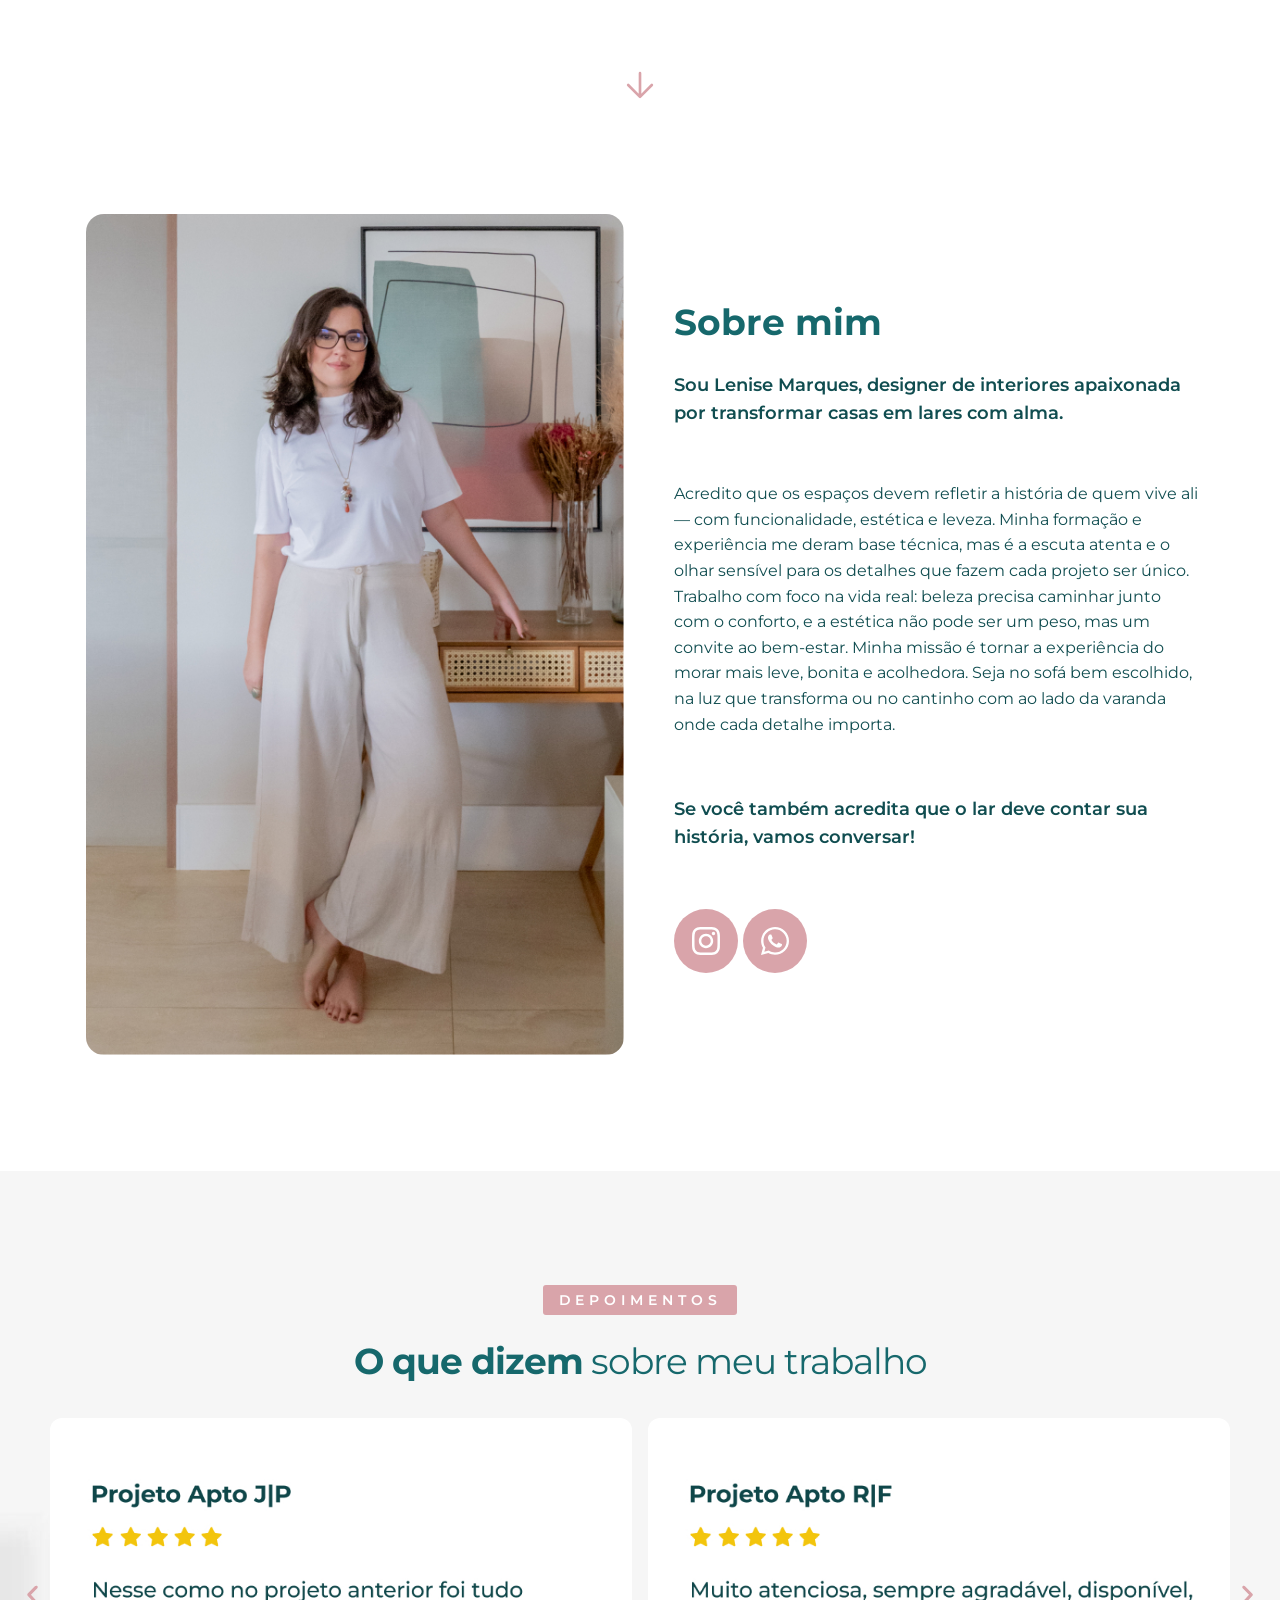
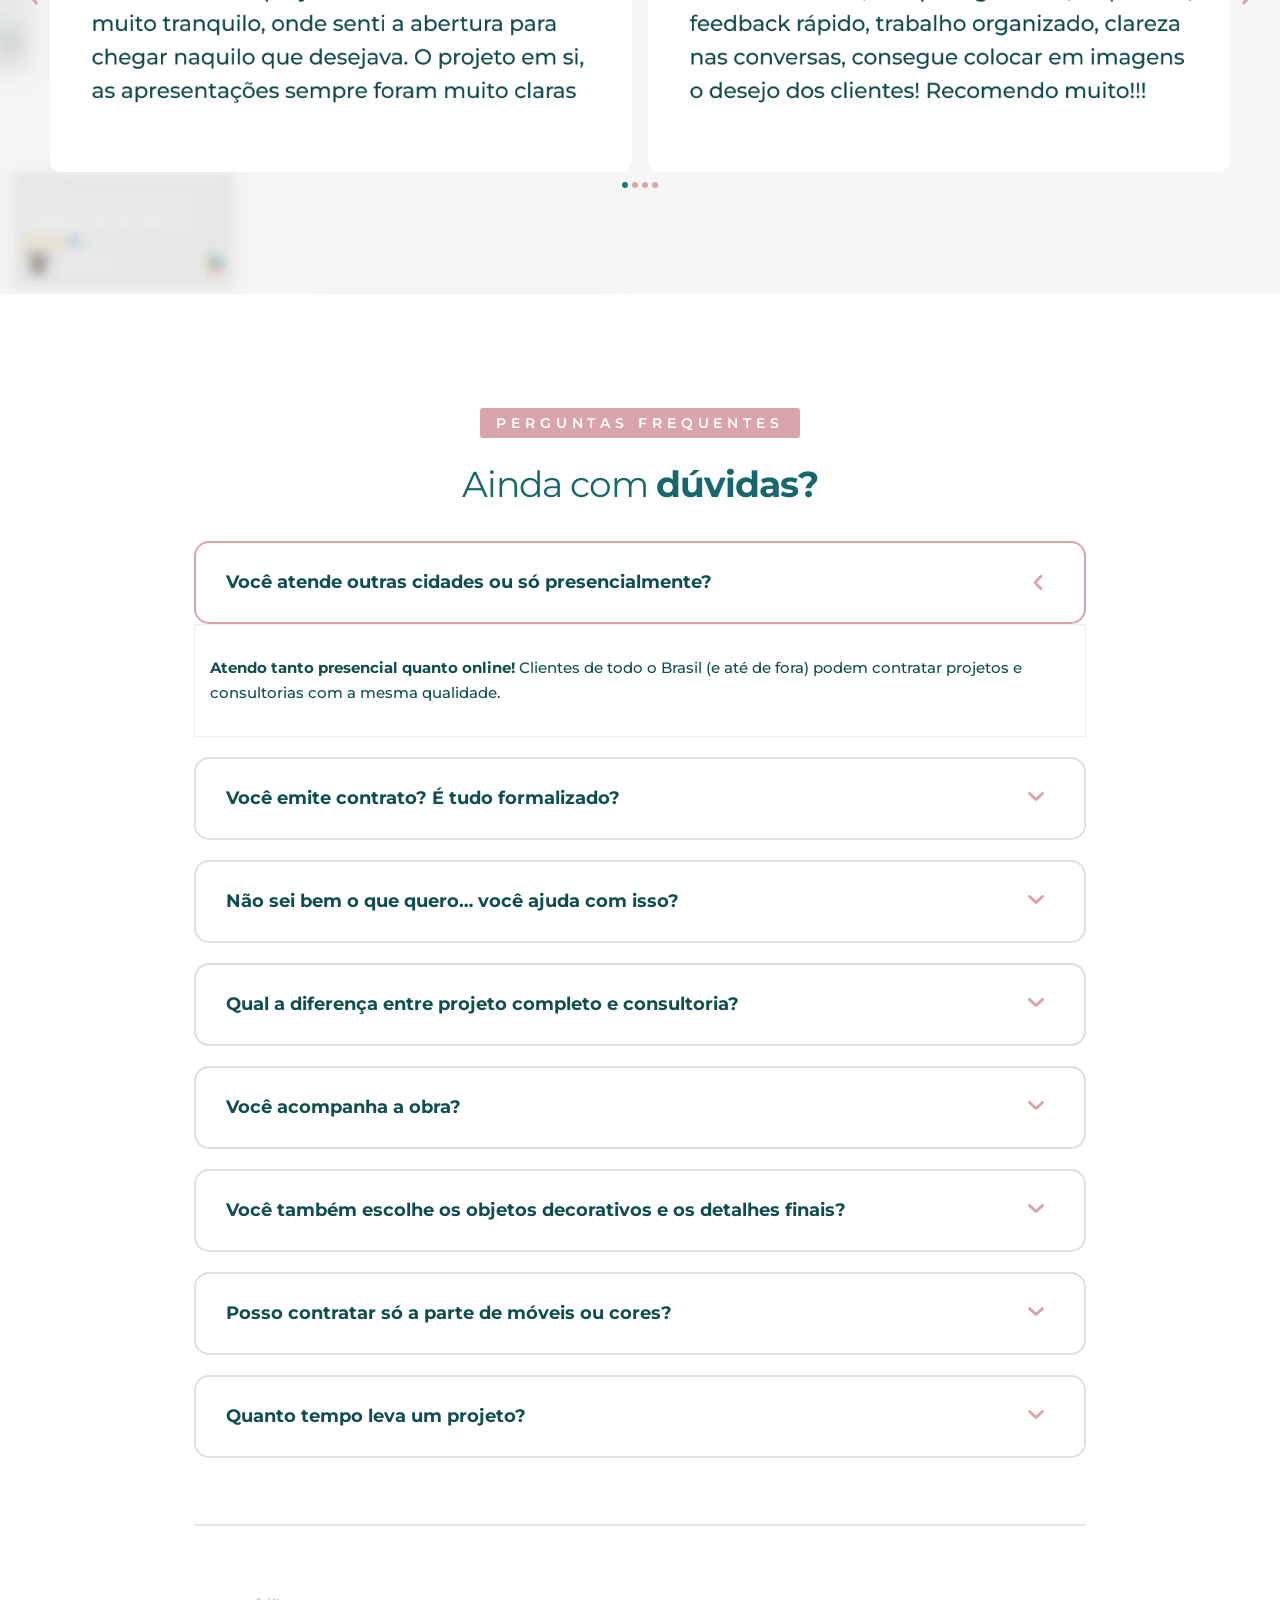
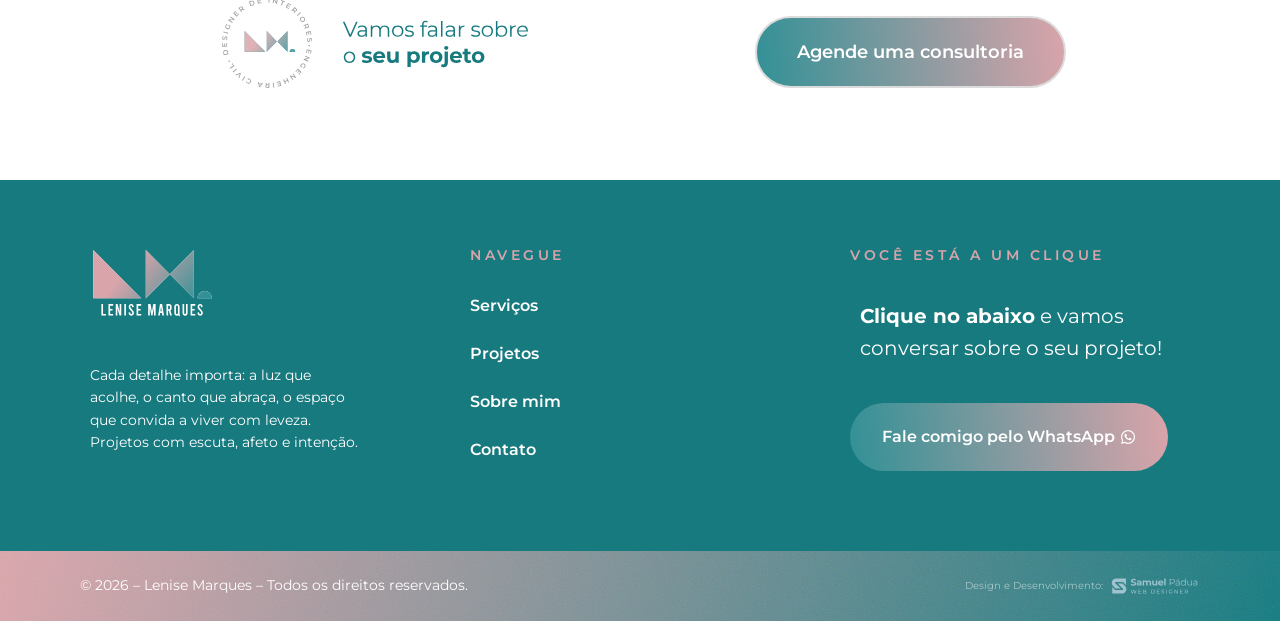
==== commit e24f3167: "feat: recria hero com retrato e stamp animada" ====
--- a/index.html
+++ b/index.html
@@ -331,9 +331,10 @@
 </head>
 <body class="home wp-singular page-template page-template-elementor_canvas page page-id-78 wp-embed-responsive wp-theme-kadence ehf-template-kadence ehf-stylesheet-kadence hide-focus-outline link-style-standard content-title-style-hide content-width-fullwidth content-style-unboxed content-vertical-padding-hide non-transparent-header mobile-non-transparent-header kadence-elementor-colors elementor-default elementor-template-canvas elementor-kit-43 elementor-page elementor-page-78 elementor-page-576">
 			<div data-elementor-type="wp-post" data-elementor-id="78" class="elementor elementor-78" data-elementor-post-type="page">
-				<div class="elementor-element elementor-element-434115e e-flex e-con-boxed wpr-particle-no wpr-jarallax-no wpr-parallax-no wpr-sticky-section-no e-con e-parent" data-id="434115e" data-element_type="container" data-settings="{&quot;background_background&quot;:&quot;classic&quot;}">
+				<div class="elementor-element elementor-element-434115e lenise-hero e-flex e-con-boxed wpr-particle-no wpr-jarallax-no wpr-parallax-no wpr-sticky-section-no e-con e-parent" data-id="434115e" data-element_type="container">
+					<div class="lenise-hero-bg" aria-hidden="true"></div>
 					<div class="e-con-inner">
-		<div class="elementor-element elementor-element-c77d508 e-con-full e-grid wpr-particle-no wpr-jarallax-no wpr-parallax-no wpr-sticky-section-no e-con e-child" data-id="c77d508" data-element_type="container">
+		<div class="elementor-element elementor-element-c77d508 lenise-hero-header e-con-full e-grid wpr-particle-no wpr-jarallax-no wpr-parallax-no wpr-sticky-section-no e-con e-child" data-id="c77d508" data-element_type="container">
 				<div class="elementor-element elementor-element-a05085a elementor-widget__width-initial elementor-widget elementor-widget-site-logo" data-id="a05085a" data-element_type="widget" data-settings="{&quot;width_mobile&quot;:{&quot;unit&quot;:&quot;%&quot;,&quot;size&quot;:100,&quot;sizes&quot;:[]},&quot;align&quot;:&quot;center&quot;,&quot;width&quot;:{&quot;unit&quot;:&quot;%&quot;,&quot;size&quot;:&quot;&quot;,&quot;sizes&quot;:[]},&quot;width_tablet&quot;:{&quot;unit&quot;:&quot;%&quot;,&quot;size&quot;:&quot;&quot;,&quot;sizes&quot;:[]},&quot;space&quot;:{&quot;unit&quot;:&quot;%&quot;,&quot;size&quot;:&quot;&quot;,&quot;sizes&quot;:[]},&quot;space_tablet&quot;:{&quot;unit&quot;:&quot;%&quot;,&quot;size&quot;:&quot;&quot;,&quot;sizes&quot;:[]},&quot;space_mobile&quot;:{&quot;unit&quot;:&quot;%&quot;,&quot;size&quot;:&quot;&quot;,&quot;sizes&quot;:[]},&quot;image_border_radius&quot;:{&quot;unit&quot;:&quot;px&quot;,&quot;top&quot;:&quot;&quot;,&quot;right&quot;:&quot;&quot;,&quot;bottom&quot;:&quot;&quot;,&quot;left&quot;:&quot;&quot;,&quot;isLinked&quot;:true},&quot;image_border_radius_tablet&quot;:{&quot;unit&quot;:&quot;px&quot;,&quot;top&quot;:&quot;&quot;,&quot;right&quot;:&quot;&quot;,&quot;bottom&quot;:&quot;&quot;,&quot;left&quot;:&quot;&quot;,&quot;isLinked&quot;:true},&quot;image_border_radius_mobile&quot;:{&quot;unit&quot;:&quot;px&quot;,&quot;top&quot;:&quot;&quot;,&quot;right&quot;:&quot;&quot;,&quot;bottom&quot;:&quot;&quot;,&quot;left&quot;:&quot;&quot;,&quot;isLinked&quot;:true},&quot;caption_padding&quot;:{&quot;unit&quot;:&quot;px&quot;,&quot;top&quot;:&quot;&quot;,&quot;right&quot;:&quot;&quot;,&quot;bottom&quot;:&quot;&quot;,&quot;left&quot;:&quot;&quot;,&quot;isLinked&quot;:true},&quot;caption_padding_tablet&quot;:{&quot;unit&quot;:&quot;px&quot;,&quot;top&quot;:&quot;&quot;,&quot;right&quot;:&quot;&quot;,&quot;bottom&quot;:&quot;&quot;,&quot;left&quot;:&quot;&quot;,&quot;isLinked&quot;:true},&quot;caption_padding_mobile&quot;:{&quot;unit&quot;:&quot;px&quot;,&quot;top&quot;:&quot;&quot;,&quot;right&quot;:&quot;&quot;,&quot;bottom&quot;:&quot;&quot;,&quot;left&quot;:&quot;&quot;,&quot;isLinked&quot;:true},&quot;caption_space&quot;:{&quot;unit&quot;:&quot;px&quot;,&quot;size&quot;:0,&quot;sizes&quot;:[]},&quot;caption_space_tablet&quot;:{&quot;unit&quot;:&quot;px&quot;,&quot;size&quot;:&quot;&quot;,&quot;sizes&quot;:[]},&quot;caption_space_mobile&quot;:{&quot;unit&quot;:&quot;px&quot;,&quot;size&quot;:&quot;&quot;,&quot;sizes&quot;:[]}}" data-widget_type="site-logo.default">
 				<div class="elementor-widget-container">
 							<div class="hfe-site-logo">
@@ -379,7 +380,7 @@
 								</div>
 				</div>
 				</div>
-		<div class="elementor-element elementor-element-a106bb5 e-con-full e-flex wpr-particle-no wpr-jarallax-no wpr-parallax-no wpr-sticky-section-no e-con e-child" data-id="a106bb5" data-element_type="container">
+		<div class="elementor-element elementor-element-a106bb5 lenise-hero-copy e-con-full e-flex wpr-particle-no wpr-jarallax-no wpr-parallax-no wpr-sticky-section-no e-con e-child" data-id="a106bb5" data-element_type="container">
 				<div class="elementor-element elementor-element-dd59b5c elementor-mobile-align-center elementor-widget elementor-widget-button" data-id="dd59b5c" data-element_type="widget" data-widget_type="button.default">
 				<div class="elementor-widget-container">
 									<div class="elementor-button-wrapper">
@@ -413,6 +414,13 @@
 								</div>
 				</div>
 				</div>
+		<div class="lenise-hero-visual">
+			<div class="lenise-stamp" aria-hidden="true">
+				<img class="lenise-stamp-text" src="assets/stamp/stamp-txt.svg" alt="">
+				<img class="lenise-stamp-symbol" src="assets/stamp/iso.svg" alt="">
+			</div>
+			<img class="lenise-hero-portrait" src="assets/img/lenise-hero.png" alt="Lenise Marques, designer de interiores" width="1113" height="1136" decoding="async" fetchpriority="high">
+		</div>
 					</div>
 				</div>
 		<div class="elementor-element elementor-element-fc515ec e-flex e-con-boxed wpr-particle-no wpr-jarallax-no wpr-parallax-no wpr-sticky-section-no e-con e-parent" data-id="fc515ec" data-element_type="container" data-settings="{&quot;background_background&quot;:&quot;classic&quot;}">
--- a/assets/css/site.css
+++ b/assets/css/site.css
@@ -1,4 +1,314 @@
 /* Estilos próprios do site estático — carregado por último, depois do CSS do Elementor. */
+
+/* ===== HERO ===== */
+/* Fundo, conteúdo e retrato vivem em camadas independentes, seguindo a mesma
+   composição da hero da Dra. Tatiana. */
+.elementor-78 .lenise-hero {
+  --min-height: 850px;
+  position: relative;
+  display: block;
+  height: 850px;
+  min-height: 850px;
+  overflow: hidden;
+  isolation: isolate;
+  background: none !important;
+}
+
+.elementor-78 .lenise-hero::before,
+.elementor-78 .lenise-hero::after {
+  content: none;
+}
+
+.lenise-hero .lenise-hero-bg {
+  position: absolute;
+  inset: 0;
+  z-index: 0;
+  background: #f3f2f0 url("../img/bg-lenise.jpg") center / cover no-repeat;
+  pointer-events: none;
+}
+
+.elementor-78 .lenise-hero > .e-con-inner {
+  position: relative;
+  z-index: 1;
+  box-sizing: border-box;
+  width: 100%;
+  max-width: 1280px;
+  height: 100%;
+  margin: 0 auto;
+  padding: 0 60px;
+  display: flex;
+  flex-direction: column;
+}
+
+.elementor-78 .lenise-hero .lenise-hero-header {
+  position: relative;
+  z-index: 5;
+  flex: 0 0 auto;
+  padding-top: 32px;
+}
+
+.elementor-78 .lenise-hero .lenise-hero-copy {
+  --min-height: 0px;
+  position: relative;
+  z-index: 3;
+  flex: 1 1 auto;
+  width: 49%;
+  max-width: 560px;
+  min-height: 0;
+  padding-bottom: 50px;
+  justify-content: center;
+  align-items: flex-start;
+}
+
+.elementor-78 .lenise-hero .lenise-hero-copy .elementor-heading-title {
+  font-size: clamp(38px, 3.15vw, 52px) !important;
+  line-height: 1.18 !important;
+}
+
+.lenise-hero-visual {
+  position: absolute;
+  z-index: 2;
+  top: 94px;
+  right: 20px;
+  bottom: 0;
+  width: 59%;
+  pointer-events: none;
+}
+
+.lenise-hero-portrait {
+  position: absolute;
+  z-index: 2;
+  right: -16px;
+  bottom: 0;
+  width: auto;
+  height: min(760px, 100%);
+  max-width: none;
+  display: block;
+  object-fit: contain;
+  object-position: right bottom;
+}
+
+.lenise-stamp {
+  position: absolute;
+  z-index: 3;
+  top: 34px;
+  right: 6px;
+  width: 154px;
+  height: 154px;
+}
+
+.lenise-stamp-text,
+.lenise-stamp-symbol {
+  position: absolute;
+  display: block;
+}
+
+.lenise-stamp-text {
+  inset: 0;
+  width: 100%;
+  height: 100%;
+  transform-origin: center;
+  animation: lenise-stamp-spin 18s linear infinite;
+}
+
+.lenise-stamp-symbol {
+  top: 50%;
+  left: 50%;
+  width: 82px;
+  height: auto;
+  transform: translate(-50%, -50%);
+}
+
+@keyframes lenise-stamp-spin {
+  from { transform: rotate(0deg); }
+  to { transform: rotate(360deg); }
+}
+
+@media (max-width: 1100px) {
+  .elementor-78 .lenise-hero {
+    --min-height: 800px;
+    height: 800px;
+    min-height: 800px;
+  }
+
+  .elementor-78 .lenise-hero > .e-con-inner {
+    padding-inline: 40px;
+  }
+
+  .elementor-78 .lenise-hero .lenise-hero-copy {
+    width: 52%;
+    max-width: 500px;
+  }
+
+  .lenise-hero-visual {
+    right: 0;
+    width: 57%;
+  }
+
+  .lenise-hero-portrait {
+    right: -70px;
+    height: min(690px, 100%);
+  }
+
+  .lenise-stamp {
+    top: 24px;
+    right: 0;
+    width: 124px;
+    height: 124px;
+  }
+
+  .lenise-stamp-symbol {
+    width: 66px;
+  }
+}
+
+@media (max-width: 820px) {
+  .elementor-78 .lenise-hero {
+    --min-height: 100svh;
+    height: auto;
+    min-height: 100svh;
+  }
+
+  .elementor-78 .lenise-hero > .e-con-inner {
+    min-height: 100svh;
+    padding-inline: 32px;
+  }
+
+  .elementor-78 .lenise-hero .lenise-hero-header {
+    padding-top: 24px;
+  }
+
+  .elementor-78 .lenise-hero .lenise-hero-copy {
+    flex: none;
+    align-self: stretch;
+    box-sizing: border-box;
+    width: 100%;
+    max-width: 590px;
+    min-width: 0;
+    min-height: auto;
+    margin: 0 auto;
+    padding: 48px 0 24px;
+    align-items: center;
+    text-align: center;
+  }
+
+  .elementor-78 .lenise-hero .lenise-hero-copy .elementor-heading-title {
+    font-size: 42px !important;
+  }
+
+  .elementor-78 .lenise-hero .lenise-hero-copy .elementor-element-dc0ae5f {
+    width: 100% !important;
+    max-width: 590px !important;
+  }
+
+  .elementor-78 .lenise-hero .lenise-hero-copy .elementor-element-dc0ae5f p {
+    overflow-wrap: anywhere;
+  }
+
+  .lenise-hero-visual {
+    position: relative;
+    top: auto;
+    right: auto;
+    bottom: auto;
+    flex: 0 0 430px;
+    width: 100%;
+    height: 430px;
+    margin-top: 8px;
+    overflow: hidden;
+  }
+
+  .lenise-hero-portrait {
+    right: auto;
+    bottom: auto;
+    top: 0;
+    left: 50%;
+    height: 500px;
+    transform: translateX(-50%);
+    object-position: center top;
+  }
+
+  .lenise-stamp {
+    top: 230px;
+    right: 3%;
+    width: 108px;
+    height: 108px;
+  }
+
+  .lenise-stamp-symbol {
+    width: 58px;
+  }
+}
+
+@media (max-width: 480px) {
+  .elementor-78 .lenise-hero > .e-con-inner {
+    padding-inline: 22px;
+  }
+
+  .elementor-78 .lenise-hero .lenise-hero-copy {
+    padding-top: 32px;
+    padding-bottom: 18px;
+  }
+
+  .elementor-78 .lenise-hero .lenise-hero-copy .elementor-element-dd59b5c,
+  .elementor-78 .lenise-hero .lenise-hero-copy .elementor-element-3fec628,
+  .elementor-78 .lenise-hero .lenise-hero-copy .elementor-element-dc0ae5f,
+  .elementor-78 .lenise-hero .lenise-hero-copy .elementor-element-763d3f0 {
+    width: 100% !important;
+    max-width: 100% !important;
+  }
+
+  .elementor-78 .lenise-hero .elementor-element-dd59b5c .elementor-button {
+    max-width: 100%;
+    padding-inline: 12px !important;
+    font-size: 11px !important;
+    letter-spacing: 3px !important;
+    white-space: nowrap;
+  }
+
+  .elementor-78 .lenise-hero .lenise-hero-copy .elementor-heading-title {
+    font-size: 34px !important;
+    line-height: 1.14 !important;
+  }
+
+  .elementor-78 .lenise-hero .lenise-hero-copy .elementor-element-dc0ae5f {
+    font-size: 15px;
+  }
+
+  .lenise-hero-visual {
+    flex-basis: auto;
+    height: auto;
+    min-height: 0;
+    margin-top: 12px;
+    overflow: visible;
+  }
+
+  .lenise-hero-portrait {
+    position: relative;
+    inset: auto;
+    width: 100%;
+    max-width: 430px;
+    height: auto;
+    margin: 0 auto;
+    transform: none;
+  }
+
+  .lenise-stamp {
+    top: 26px;
+    right: 8px;
+    width: 88px;
+    height: 88px;
+  }
+
+  .lenise-stamp-symbol {
+    width: 47px;
+  }
+}
+
+@media (prefers-reduced-motion: reduce) {
+  .lenise-stamp-text {
+    animation: none;
+  }
+}
 
 /* ===== FOOTER ===== */
 /* Mesma estrutura do rodapé do site da Dra. Monique, com o gradiente e a tipografia daqui.
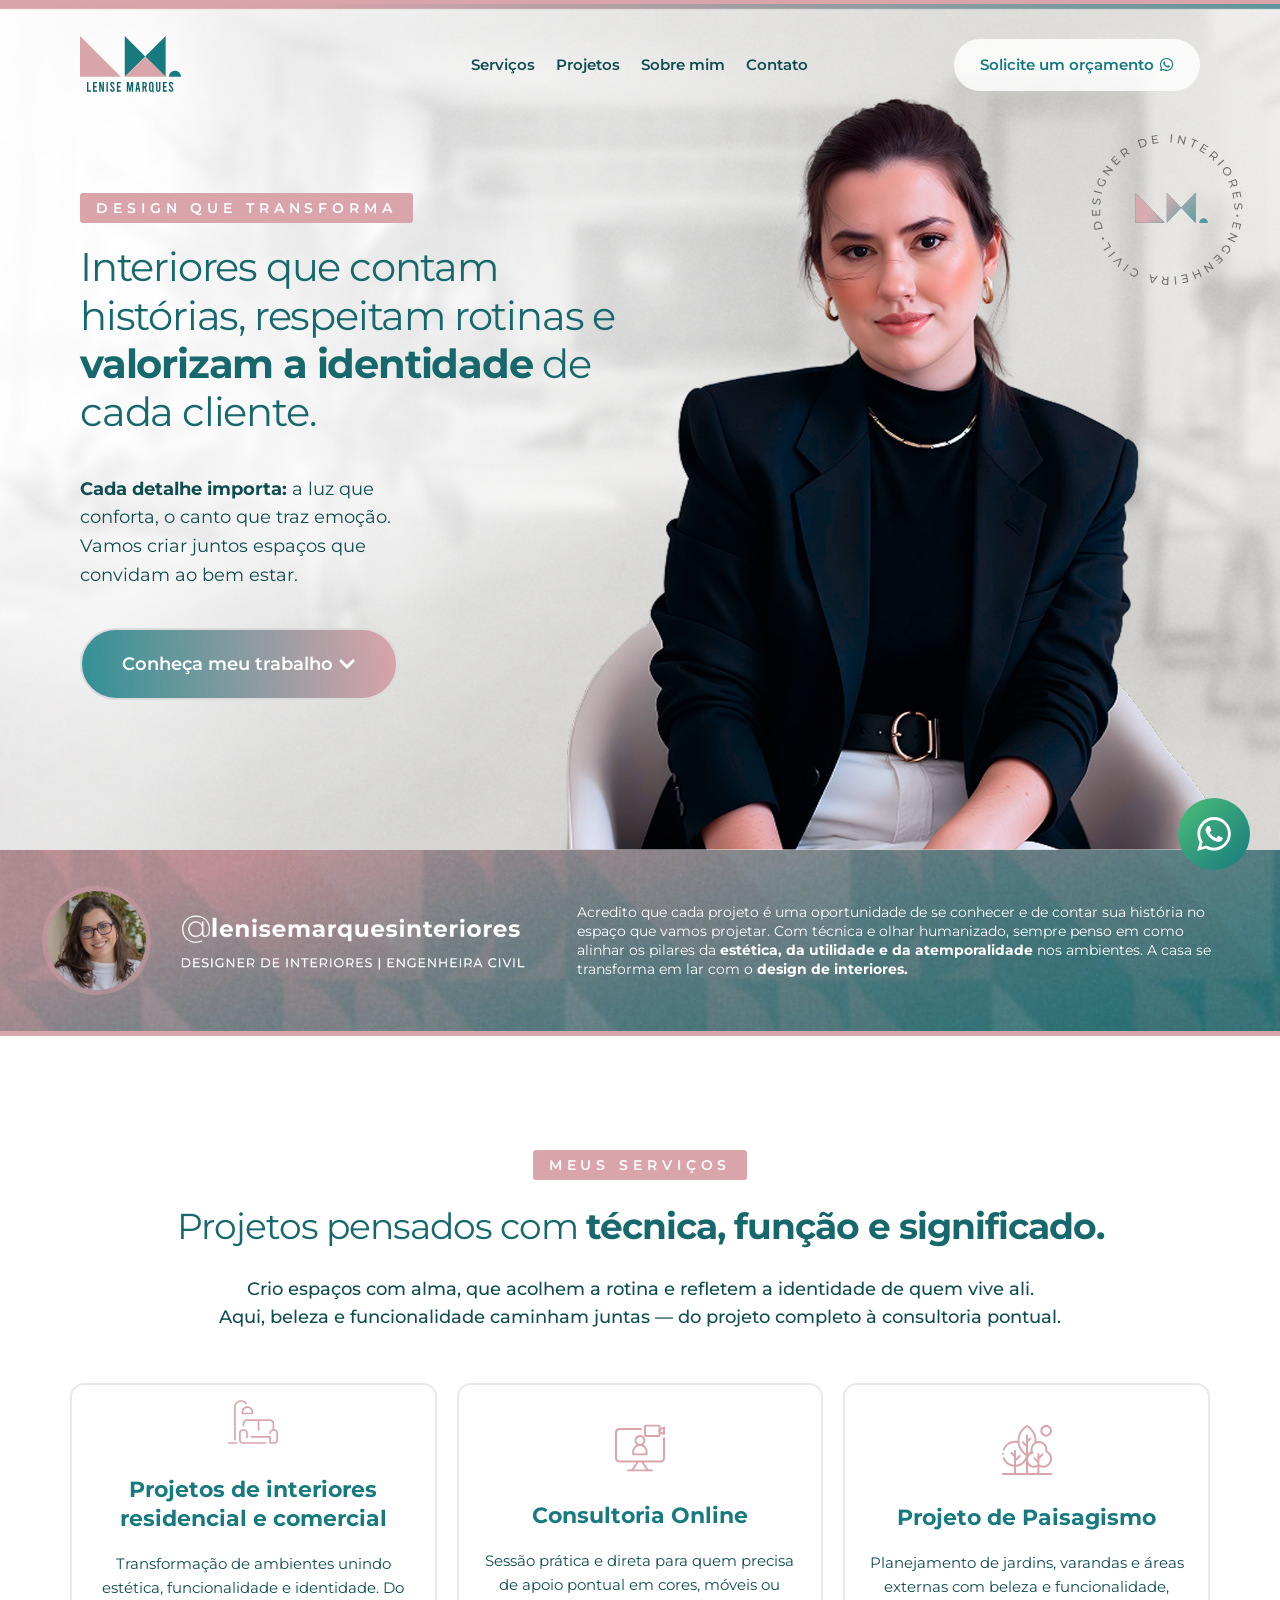
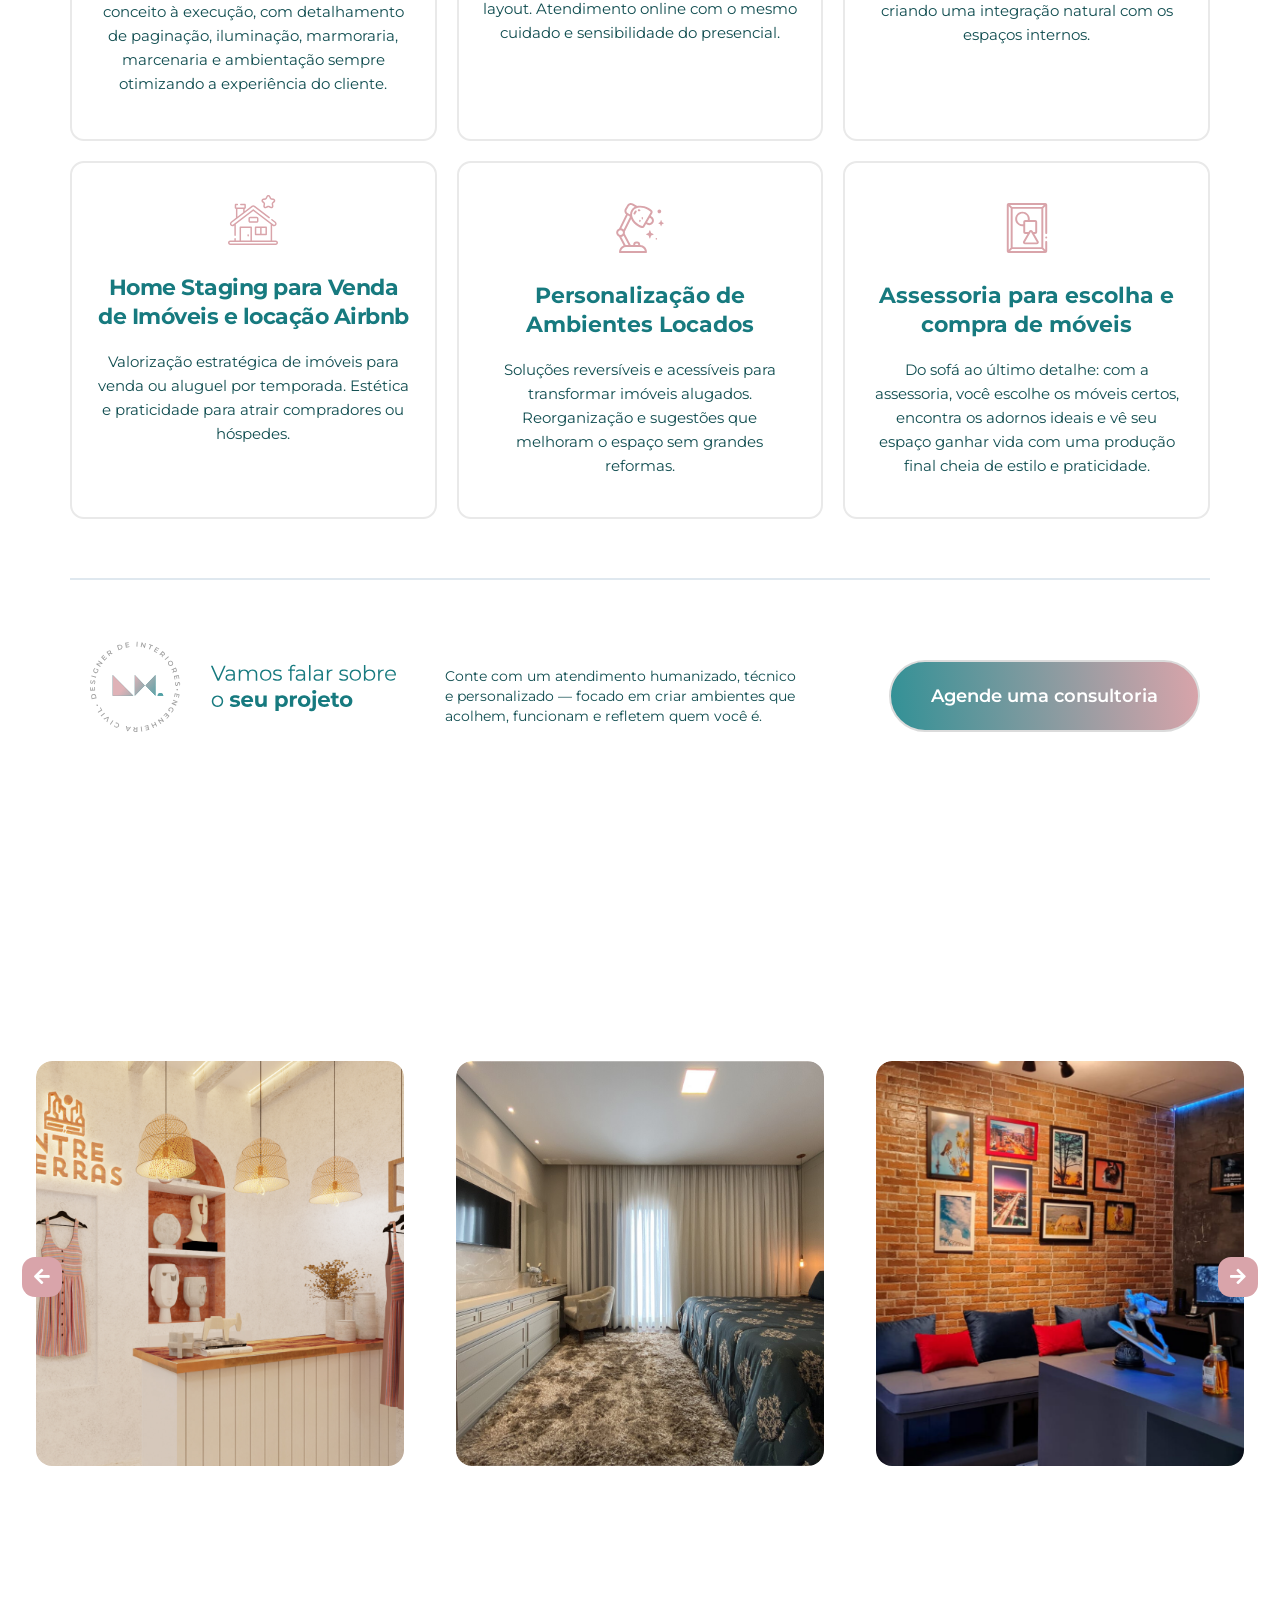
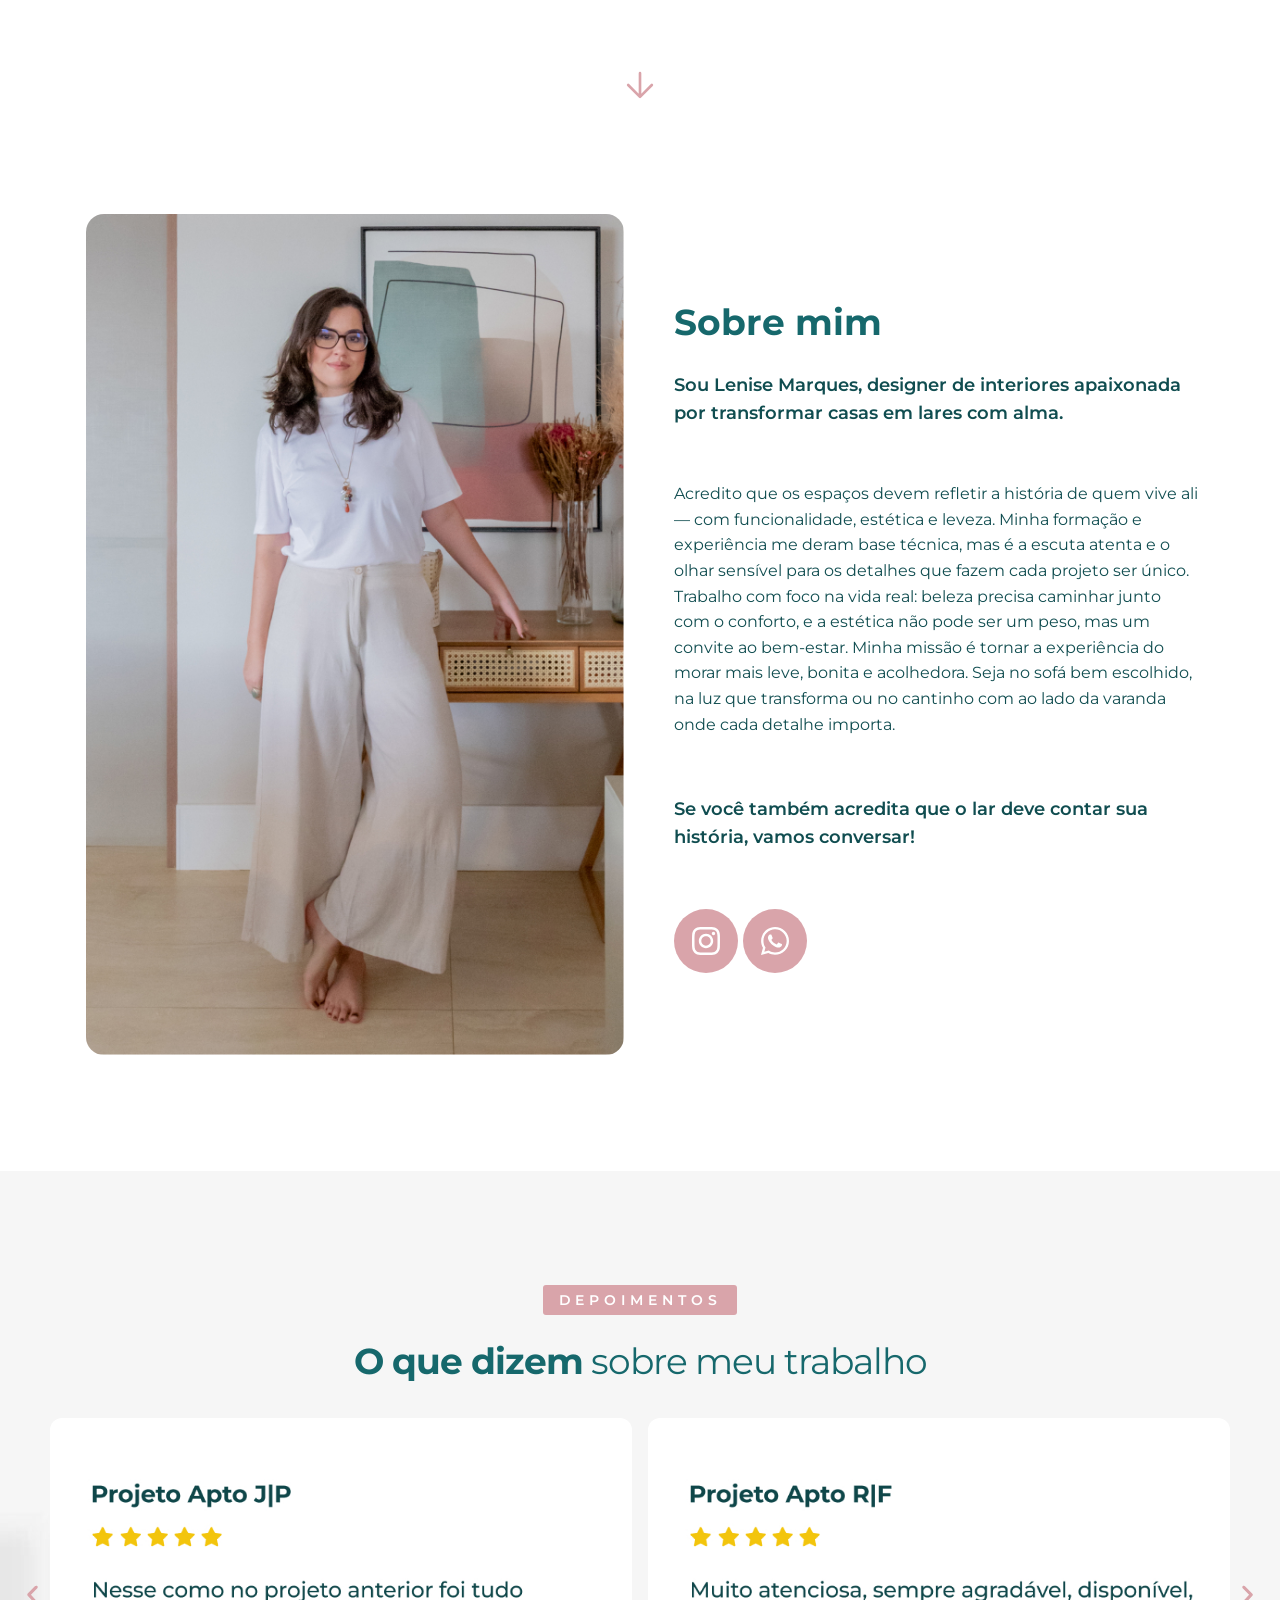
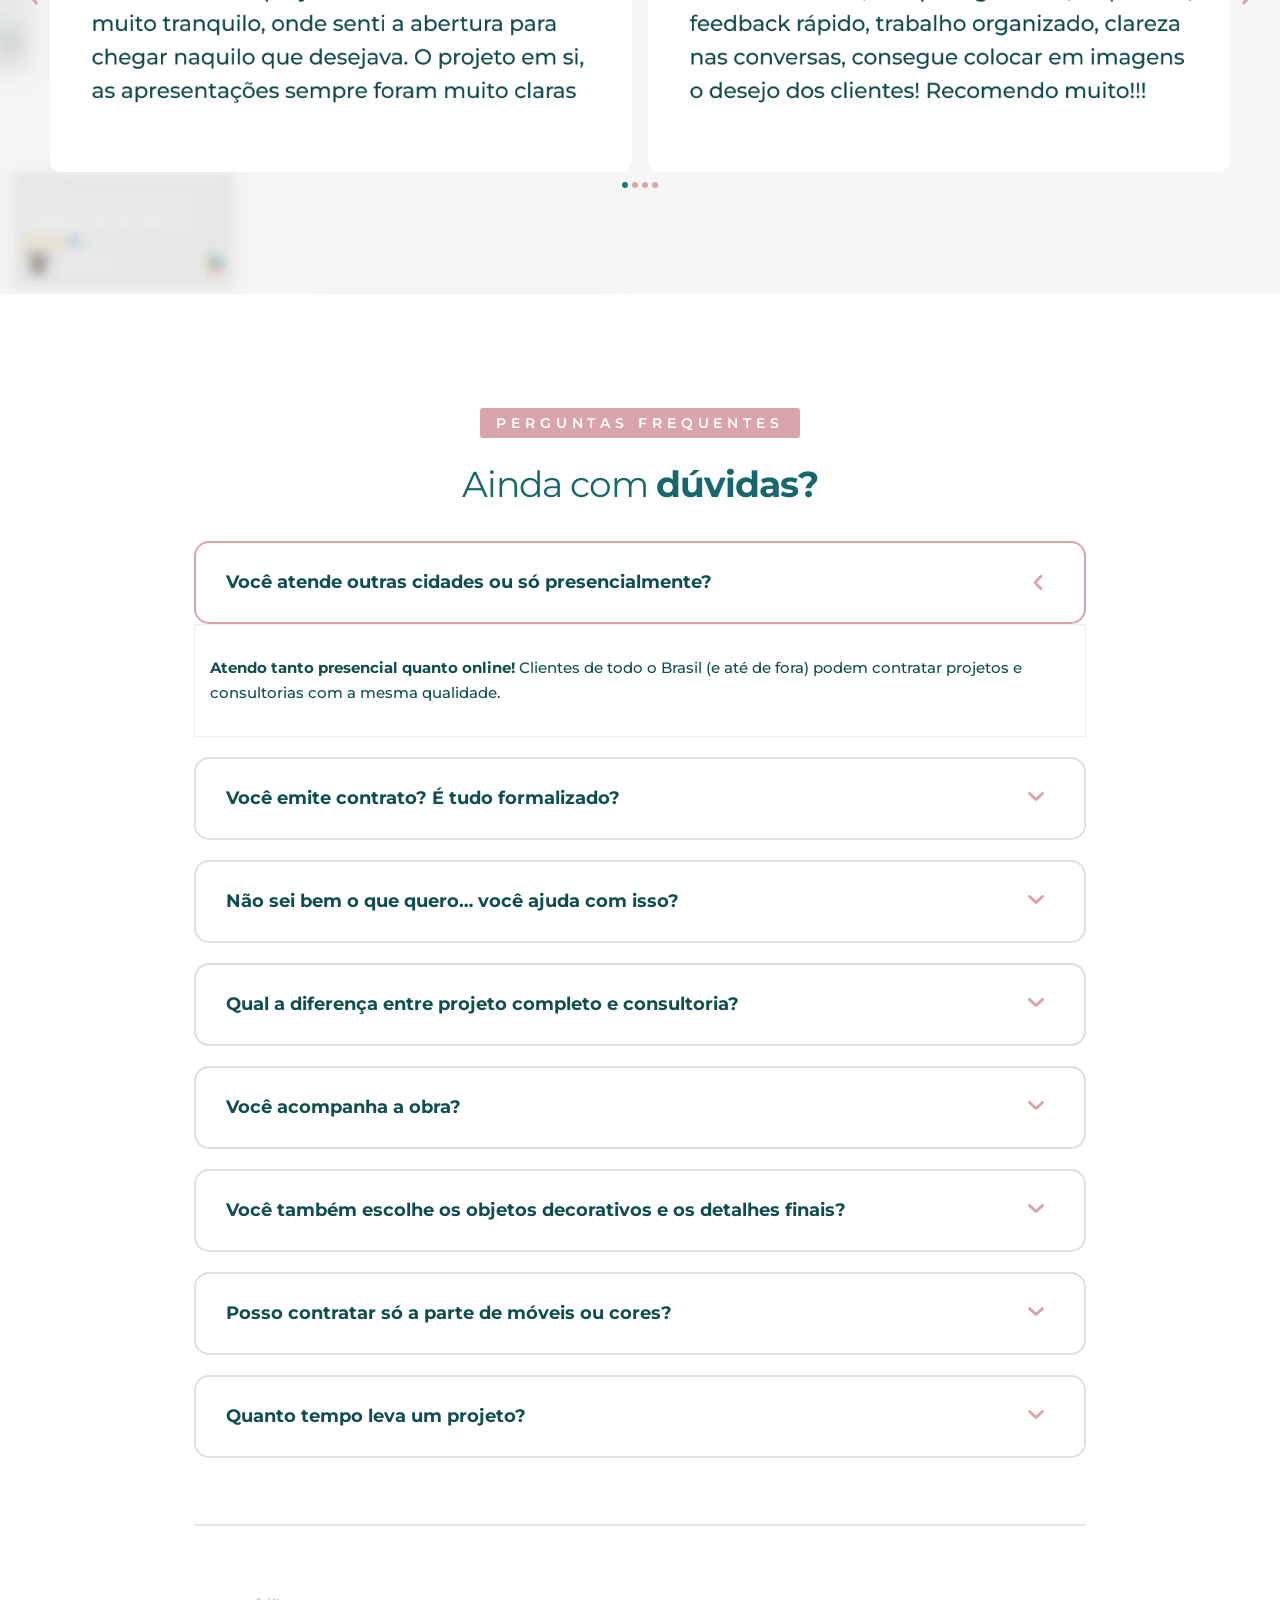
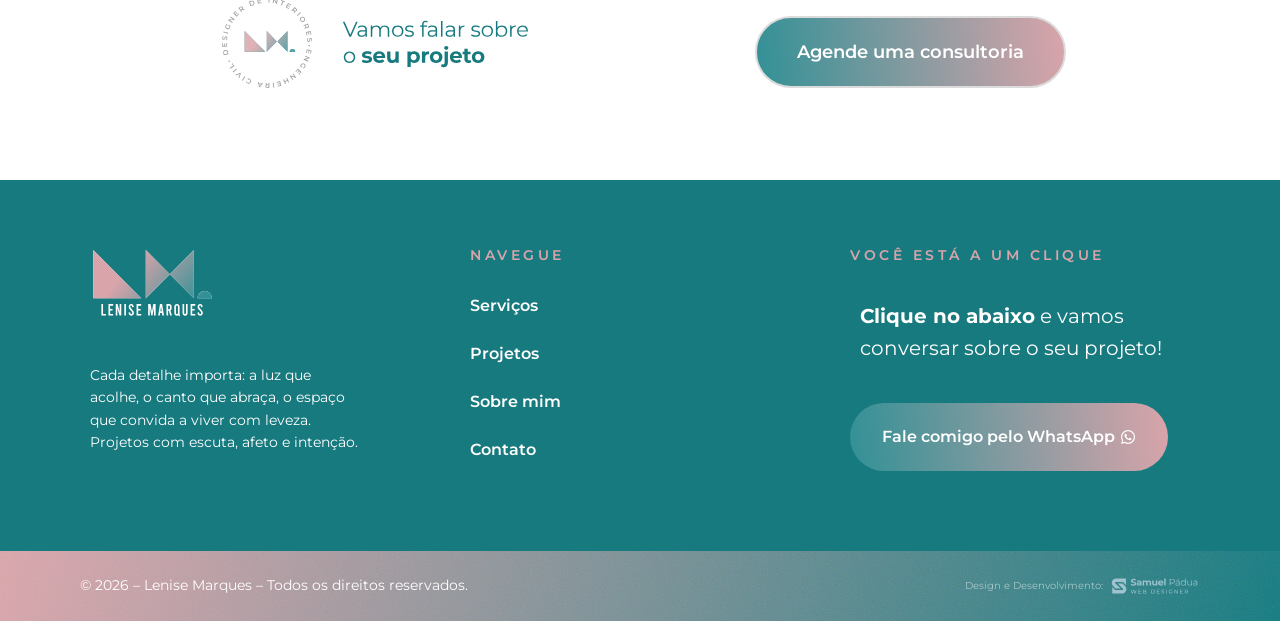
==== commit 62902658: "feat: atualiza botão flutuante do WhatsApp" ====
--- a/index.html
+++ b/index.html
@@ -1256,14 +1256,12 @@
 				</div>
 				</div>
 				</div>
-				<div class="elementor-element elementor-element-4d282d6 elementor-view-framed elementor-widget__width-auto elementor-fixed animated-fast elementor-shape-circle elementor-widget elementor-widget-icon animated bounceInRight" data-id="4d282d6" data-element_type="widget" data-settings="{&quot;_position&quot;:&quot;fixed&quot;,&quot;_animation&quot;:&quot;bounceInRight&quot;,&quot;_animation_delay&quot;:1500}" data-widget_type="icon.default">
-				<div class="elementor-widget-container">
-							<div class="elementor-icon-wrapper">
-			<a class="elementor-icon elementor-animation-pulse" href="https://wa.me/5519984039928">
-			<svg aria-hidden="true" class="e-font-icon-svg e-fab-whatsapp" viewBox="0 0 448 512" xmlns="http://www.w3.org/2000/svg"><path d="M380.9 97.1C339 55.1 283.2 32 223.9 32c-122.4 0-222 99.6-222 222 0 39.1 10.2 77.3 29.6 111L0 480l117.7-30.9c32.4 17.7 68.9 27 106.1 27h.1c122.3 0 224.1-99.6 224.1-222 0-59.3-25.2-115-67.1-157zm-157 341.6c-33.2 0-65.7-8.9-94-25.7l-6.7-4-69.8 18.3L72 359.2l-4.4-7c-18.5-29.4-28.2-63.3-28.2-98.2 0-101.7 82.8-184.5 184.6-184.5 49.3 0 95.6 19.2 130.4 54.1 34.8 34.9 56.2 81.2 56.1 130.5 0 101.8-84.9 184.6-186.6 184.6zm101.2-138.2c-5.5-2.8-32.8-16.2-37.9-18-5.1-1.9-8.8-2.8-12.5 2.8-3.7 5.6-14.3 18-17.6 21.8-3.2 3.7-6.5 4.2-12 1.4-32.6-16.3-54-29.1-75.5-66-5.7-9.8 5.7-9.1 16.3-30.3 1.8-3.7.9-6.9-.5-9.7-1.4-2.8-12.5-30.1-17.1-41.2-4.5-10.8-9.1-9.3-12.5-9.5-3.2-.2-6.9-.2-10.6-.2-3.7 0-9.7 1.4-14.8 6.9-5.1 5.6-19.4 19-19.4 46.3 0 27.3 19.9 53.7 22.6 57.4 2.8 3.7 39.1 59.7 94.8 83.8 35.2 15.2 49 16.5 66.6 13.9 10.7-1.6 32.8-13.4 37.4-26.4 4.6-13 4.6-24.1 3.2-26.4-1.3-2.5-5-3.9-10.5-6.6z"></path></svg>			</a>
-		</div>
-						</div>
-				</div>
+		<a class="whatsapp-float" href="https://wa.me/5519984039928" target="_blank" rel="noopener" aria-label="Fale com Lenise Marques pelo WhatsApp">
+			<span class="wpp-badge" aria-hidden="true">Fale comigo agora!</span>
+			<svg width="30" height="30" viewBox="0 0 57 57" fill="none" xmlns="http://www.w3.org/2000/svg" aria-hidden="true">
+				<path fill-rule="evenodd" clip-rule="evenodd" d="M47.4216 9.51921C42.4222 4.51401 35.7735 1.75635 28.6904 1.75342C14.0949 1.75342 2.21626 13.6317 2.21039 28.2311C2.20844 32.8981 3.42761 37.4539 5.74495 41.4695L1.98828 55.1909L16.0257 51.5086C19.8936 53.6185 24.2481 54.7304 28.6796 54.7317H28.6907C43.2846 54.7317 55.1645 42.8524 55.1701 28.2523C55.173 21.1767 52.4212 14.5241 47.4216 9.51921ZM28.6904 50.2598H28.6813C24.7322 50.2581 20.8591 49.1968 17.4794 47.1919L16.6761 46.7148L8.34605 48.9L10.5695 40.7784L10.046 39.9457C7.84279 36.4415 6.67939 32.3913 6.68135 28.2328C6.68592 16.0981 16.5593 6.22568 28.6992 6.22568C34.5779 6.22763 40.1039 8.51986 44.2592 12.68C48.4144 16.8401 50.7014 22.3698 50.6994 28.2507C50.6942 40.3863 40.8215 50.2598 28.6904 50.2598ZM40.7628 33.7761C40.1013 33.4448 36.8482 31.8446 36.2416 31.6235C35.6356 31.4027 35.194 31.2928 34.7533 31.9549C34.312 32.617 33.0443 34.1075 32.6581 34.5488C32.2719 34.9904 31.8864 35.0459 31.2246 34.7145C30.5629 34.3834 28.4311 33.6845 25.9037 31.4304C23.937 29.676 22.6092 27.5094 22.223 26.8473C21.8375 26.1845 22.2198 25.861 22.5133 25.497C23.2296 24.6075 23.9468 23.6751 24.1673 23.2338C24.3881 22.7922 24.2775 22.4057 24.1118 22.0746C23.9468 21.7436 22.6236 18.4869 22.0724 17.1617C21.5348 15.8721 20.9898 16.0463 20.5834 16.026C20.1979 16.0068 19.7566 16.0029 19.3154 16.0029C18.8744 16.0029 18.1575 16.1682 17.5508 16.831C16.9445 17.4934 15.2355 19.0939 15.2355 22.3505C15.2355 25.6072 17.6063 28.7533 17.937 29.1949C18.2677 29.6365 22.6027 36.3195 29.2396 39.1851C30.8182 39.8674 32.0505 40.2741 33.0116 40.5791C34.5968 41.0827 36.0387 41.0116 37.1789 40.8413C38.4503 40.6512 41.0932 39.2406 41.645 37.6952C42.1962 36.1496 42.1962 34.825 42.0305 34.5488C41.8655 34.2729 41.4242 34.1075 40.7628 33.7761Z" fill="white"/>
+			</svg>
+		</a>
 					</div>
 				</div>
 				<footer class="site-footer site-footer--credit">
--- a/assets/css/site.css
+++ b/assets/css/site.css
@@ -61,8 +61,15 @@
 }
 
 .elementor-78 .lenise-hero .lenise-hero-copy .elementor-heading-title {
-  font-size: clamp(38px, 3.15vw, 52px) !important;
-  line-height: 1.18 !important;
+  font-family: "Montserrat", Sans-serif !important;
+  font-size: 40px !important;
+  line-height: 1.21 !important;
+  letter-spacing: -0.03em !important;
+}
+
+.elementor-78 .lenise-hero .lenise-hero-copy .elementor-element-3fec628 {
+  width: 100% !important;
+  max-width: 100% !important;
 }
 
 .lenise-hero-visual {
@@ -108,7 +115,8 @@
   width: 100%;
   height: 100%;
   transform-origin: center;
-  animation: lenise-stamp-spin 18s linear infinite;
+  animation: lenise-stamp-spin 18s linear infinite !important;
+  will-change: transform;
 }
 
 .lenise-stamp-symbol {
@@ -122,6 +130,93 @@
 @keyframes lenise-stamp-spin {
   from { transform: rotate(0deg); }
   to { transform: rotate(360deg); }
+}
+
+/* ===== WHATSAPP FLUTUANTE ===== */
+@keyframes lenise-wpp-pulse {
+  0% {
+    box-shadow: 0 0 0 0 rgba(76, 190, 120, 0.55), 0 0 0 0 rgba(23, 122, 127, 0.3);
+  }
+  50% {
+    box-shadow: 0 0 0 14px rgba(76, 190, 120, 0.12), 0 0 0 28px rgba(23, 122, 127, 0.04);
+  }
+  100% {
+    box-shadow: 0 0 0 0 rgba(76, 190, 120, 0), 0 0 0 0 rgba(23, 122, 127, 0);
+  }
+}
+
+.whatsapp-float {
+  position: fixed;
+  right: 30px;
+  bottom: 30px;
+  z-index: 1000;
+  width: 72px;
+  height: 72px;
+  border-radius: 50%;
+  display: flex;
+  align-items: center;
+  justify-content: center;
+  background: linear-gradient(135deg, #4cbe78, #177a7f);
+  color: #ffffff;
+  text-decoration: none;
+  transition: transform 0.2s ease;
+  animation: lenise-wpp-pulse 2.4s ease-out infinite;
+}
+
+.whatsapp-float:hover,
+.whatsapp-float:focus-visible {
+  color: #ffffff;
+  transform: scale(1.05);
+  animation: none;
+  box-shadow: 0 6px 28px rgba(23, 122, 127, 0.5);
+}
+
+.whatsapp-float svg {
+  position: relative;
+  z-index: 1;
+  width: 36px;
+  height: 36px;
+  display: block;
+}
+
+.wpp-badge {
+  position: absolute;
+  top: 50%;
+  right: calc(100% + 14px);
+  padding: 10px 18px;
+  border-radius: 50px;
+  background: #ffffff;
+  box-shadow: 0 4px 20px rgba(23, 122, 127, 0.18), 0 1px 4px rgba(0, 0, 0, 0.08);
+  color: #177a7f;
+  font-family: "Montserrat", Sans-serif;
+  font-size: 13px;
+  font-weight: 700;
+  letter-spacing: 0.02em;
+  line-height: 1.4;
+  white-space: nowrap;
+  opacity: 0;
+  pointer-events: none;
+  transform: translateY(-50%) translateX(10px) scale(0.92);
+  transition: opacity 0.22s ease, transform 0.22s ease;
+}
+
+.wpp-badge::after {
+  content: "";
+  position: absolute;
+  top: 50%;
+  right: -7px;
+  border-width: 6px 0 6px 8px;
+  border-style: solid;
+  border-color: transparent transparent transparent #ffffff;
+  filter: drop-shadow(2px 0 2px rgba(23, 122, 127, 0.08));
+  transform: translateY(-50%);
+}
+
+.whatsapp-float:hover .wpp-badge,
+.whatsapp-float:focus-visible .wpp-badge {
+  opacity: 1;
+  pointer-events: auto;
+  transform: translateY(-50%) translateX(0) scale(1);
 }
 
 @media (max-width: 1100px) {
@@ -193,7 +288,7 @@
   }
 
   .elementor-78 .lenise-hero .lenise-hero-copy .elementor-heading-title {
-    font-size: 42px !important;
+    font-size: 38px !important;
   }
 
   .elementor-78 .lenise-hero .lenise-hero-copy .elementor-element-dc0ae5f {
@@ -228,7 +323,7 @@
   }
 
   .lenise-stamp {
-    top: 230px;
+    top: 24px;
     right: 3%;
     width: 108px;
     height: 108px;
@@ -302,11 +397,12 @@
   .lenise-stamp-symbol {
     width: 47px;
   }
-}
-
-@media (prefers-reduced-motion: reduce) {
-  .lenise-stamp-text {
-    animation: none;
+
+  .whatsapp-float {
+    right: 20px;
+    bottom: 20px;
+    width: 60px;
+    height: 60px;
   }
 }
 
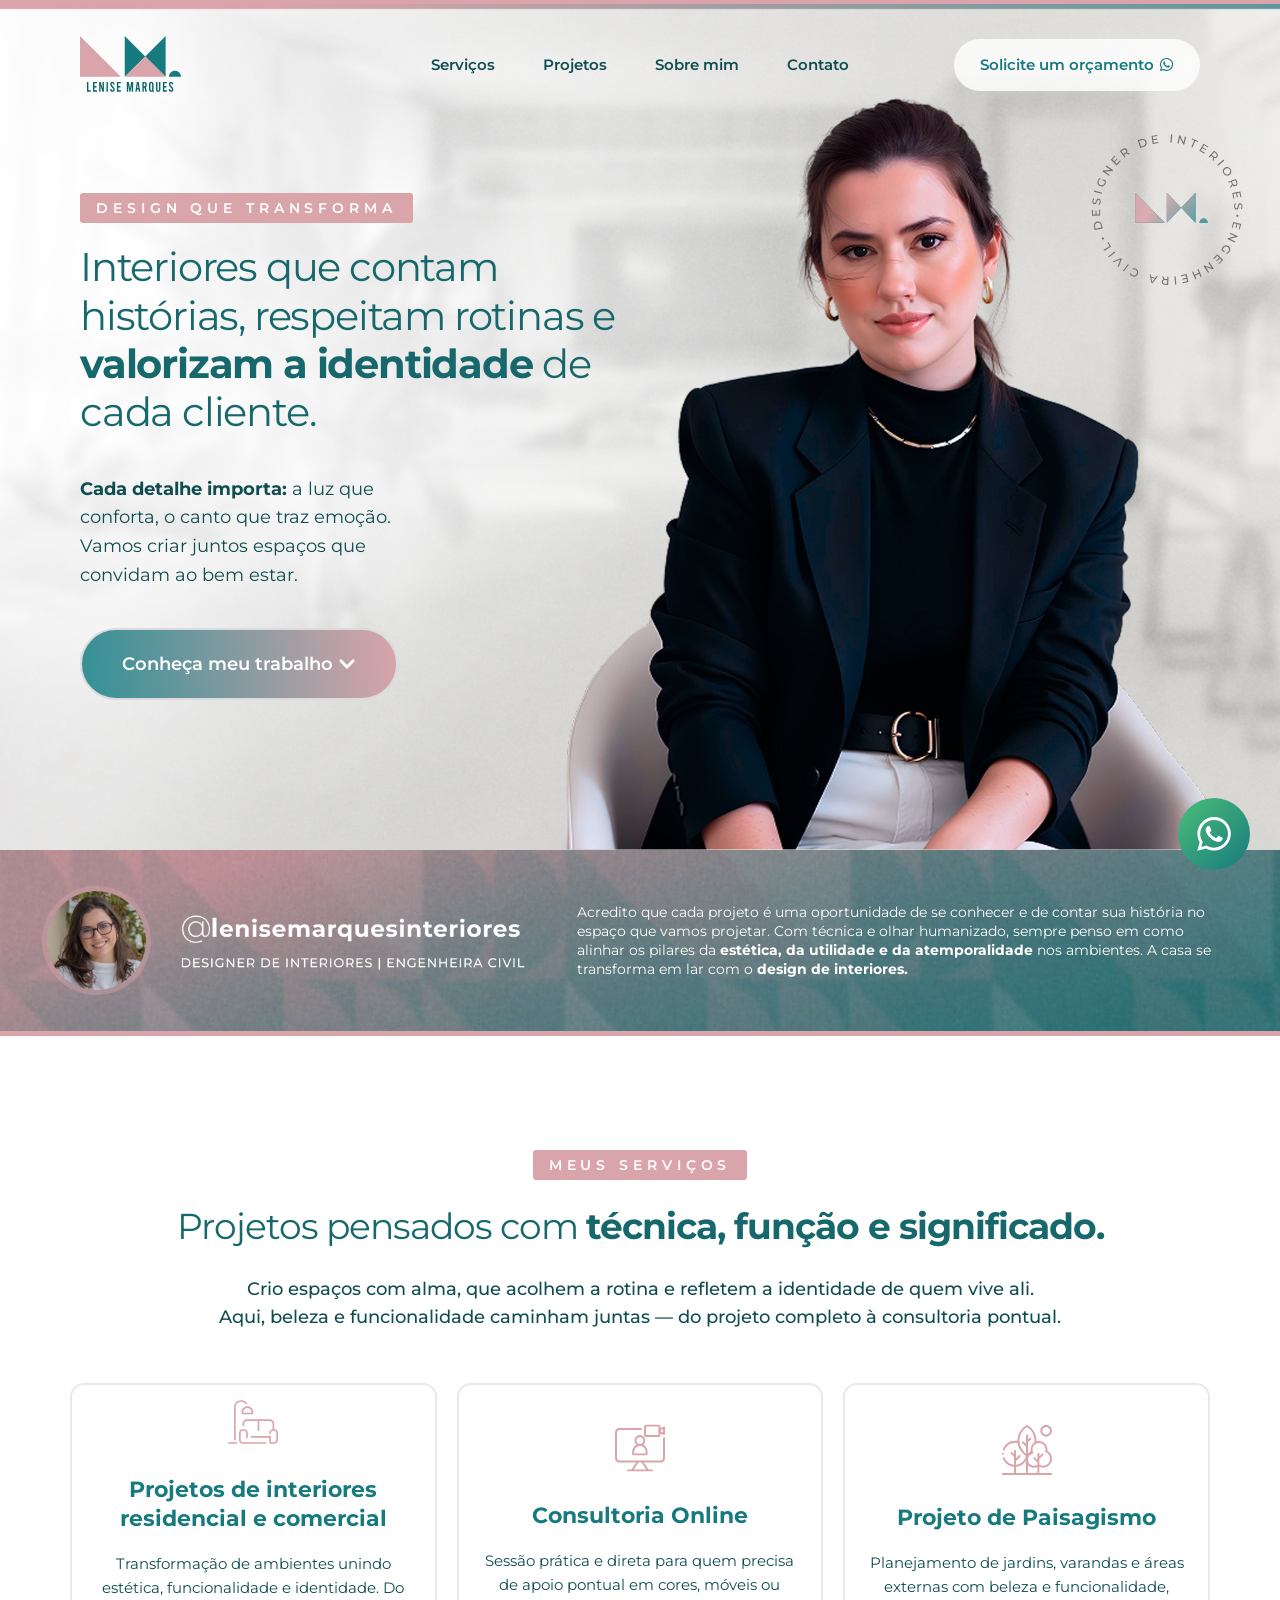
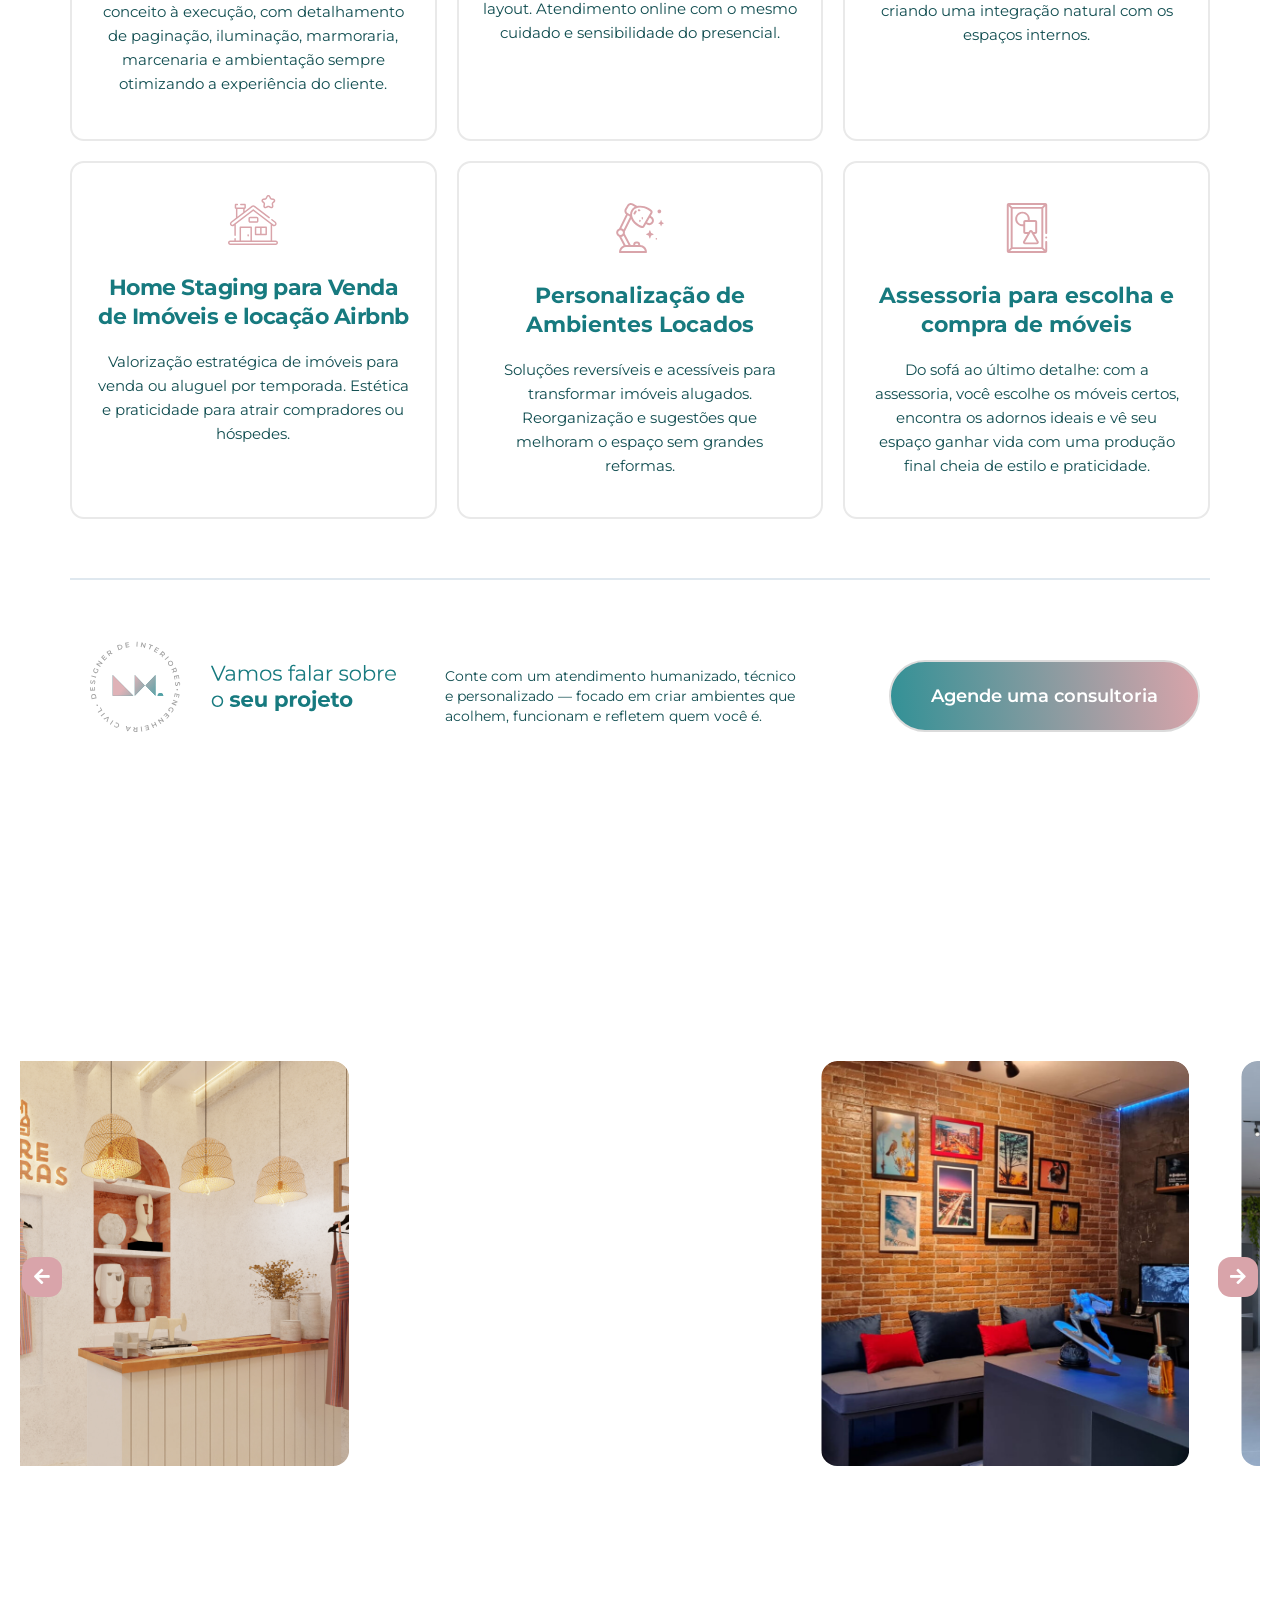
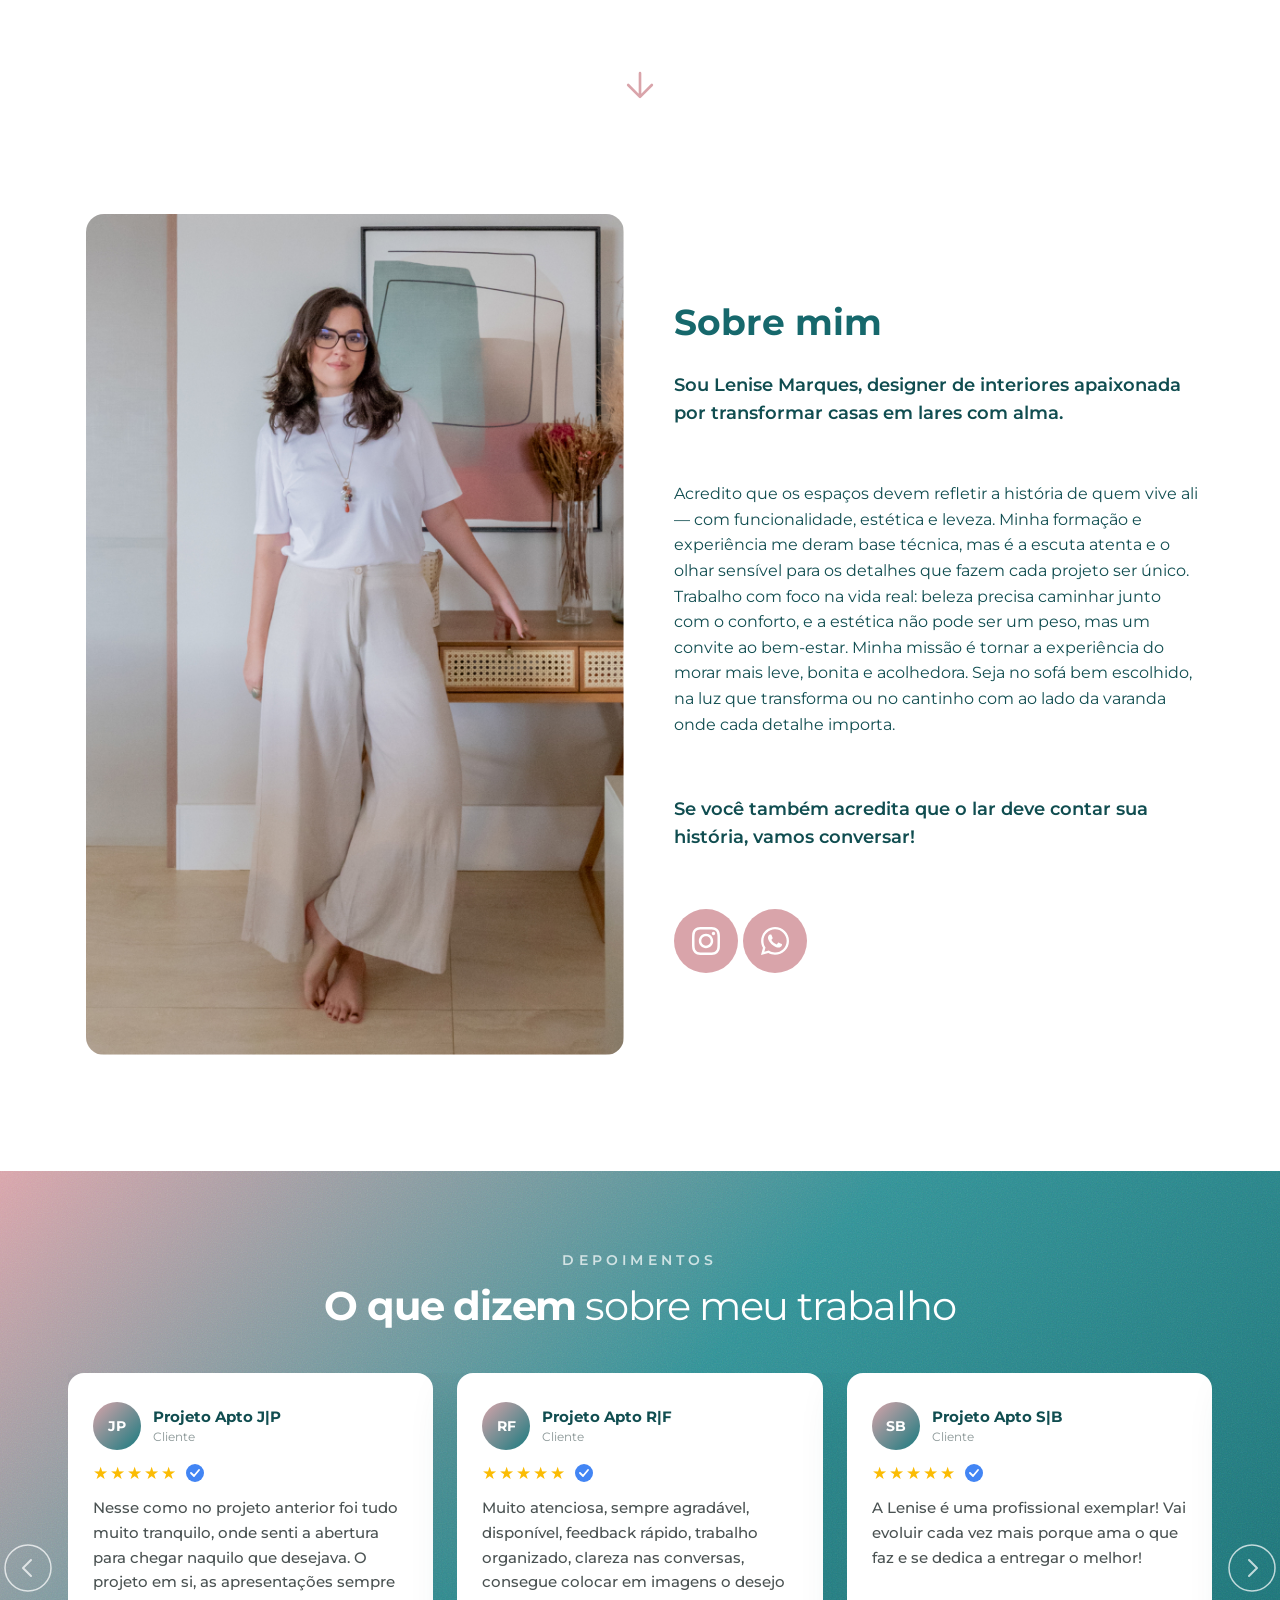
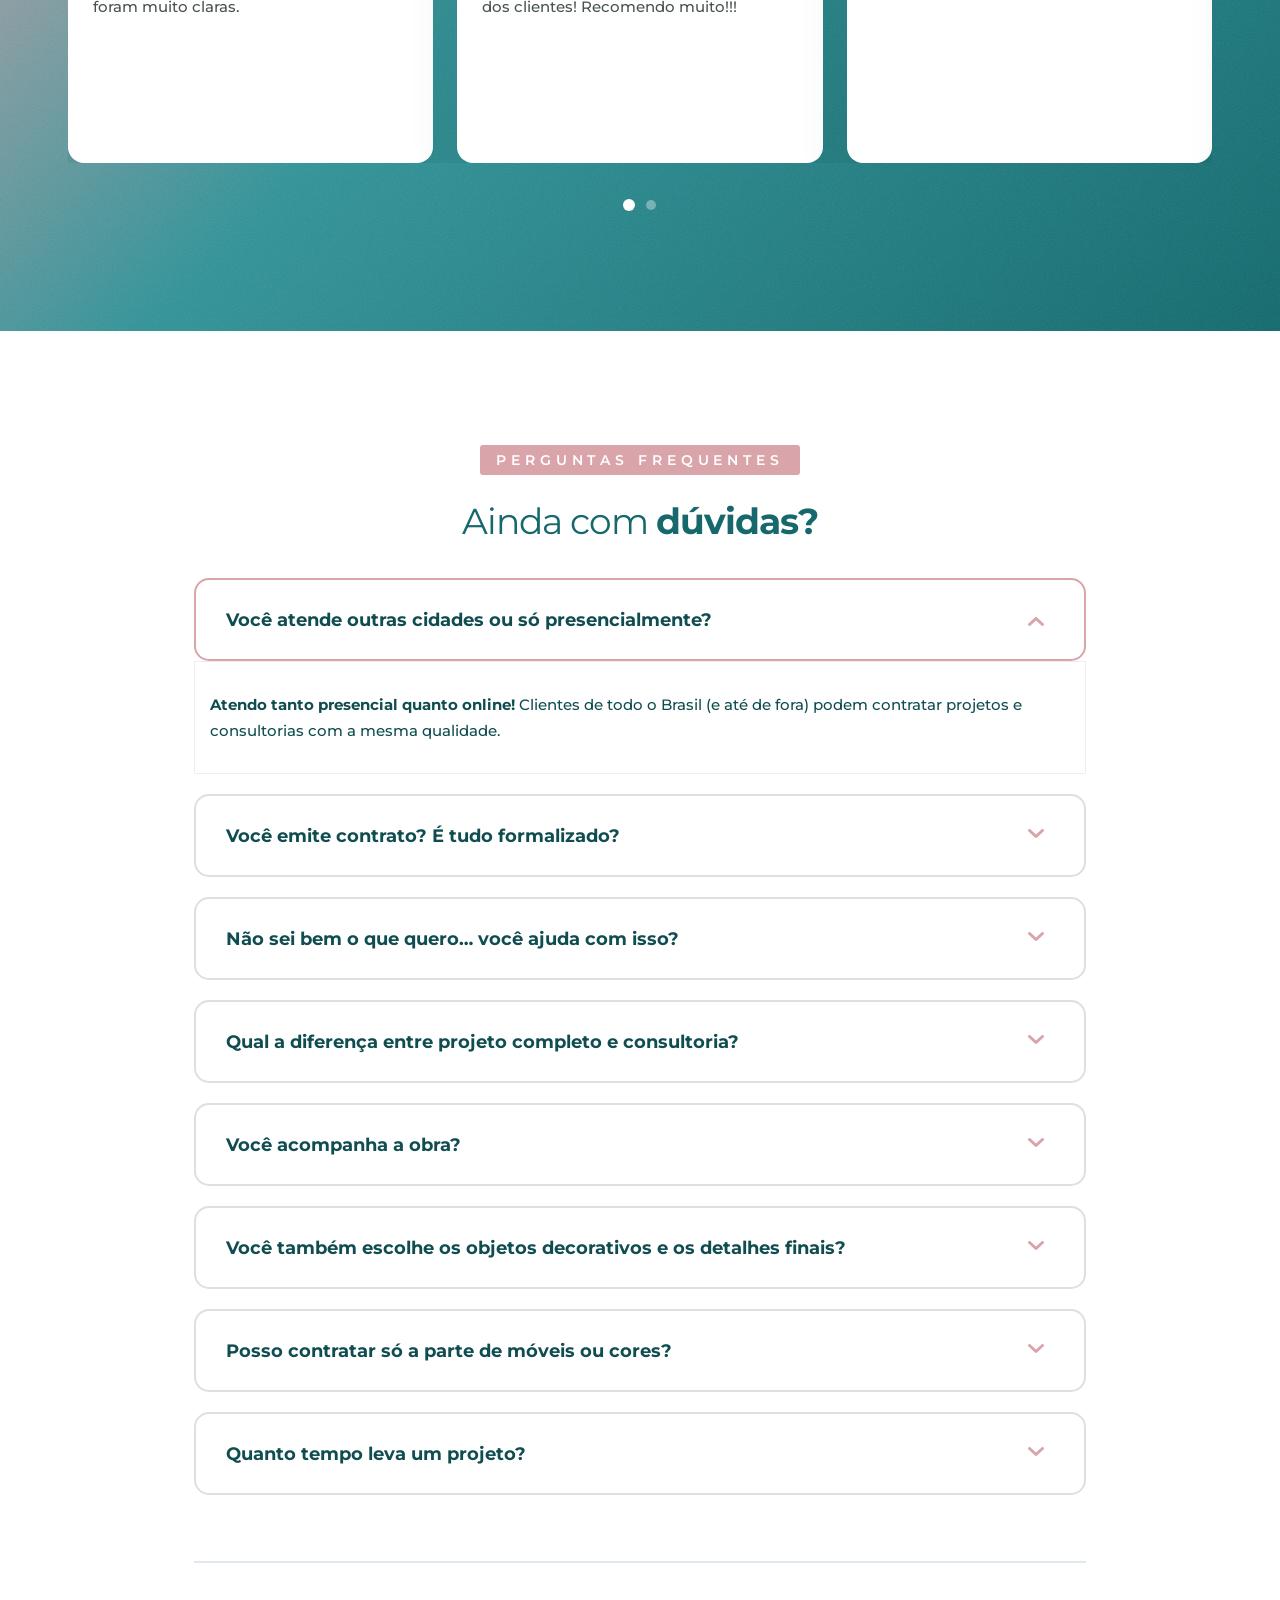
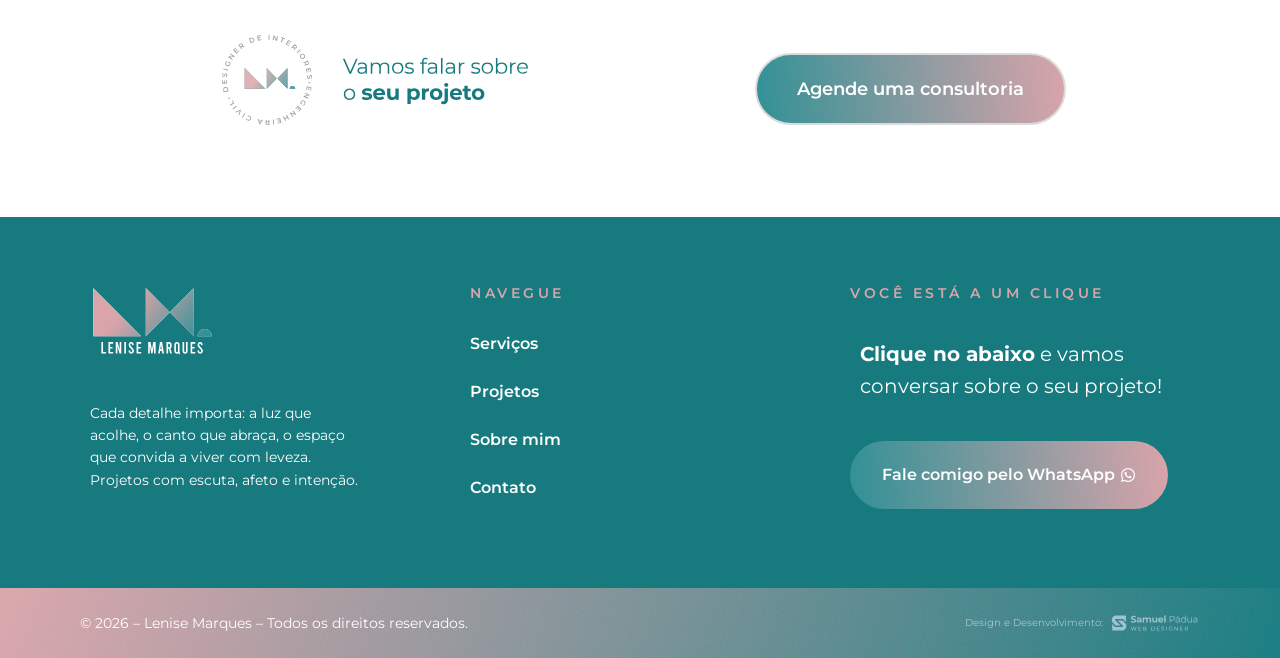
==== commit b7fc0906: "feat: aprimora interacoes da pagina principal" ====
--- a/index.html
+++ b/index.html
@@ -327,7 +327,7 @@
 				.lg-thumb-item.active {
 					opacity: 1;
 				}
-	         </style>	<meta name="viewport" content="width=device-width, initial-scale=1.0, viewport-fit=cover" /><link rel="stylesheet" href="assets/css/site.css" media="all">
+</style>	<meta name="viewport" content="width=device-width, initial-scale=1.0, viewport-fit=cover" /><link rel="stylesheet" href="assets/css/site.css?v=20260805-6" media="all">
 </head>
 <body class="home wp-singular page-template page-template-elementor_canvas page page-id-78 wp-embed-responsive wp-theme-kadence ehf-template-kadence ehf-stylesheet-kadence hide-focus-outline link-style-standard content-title-style-hide content-width-fullwidth content-style-unboxed content-vertical-padding-hide non-transparent-header mobile-non-transparent-header kadence-elementor-colors elementor-default elementor-template-canvas elementor-kit-43 elementor-page elementor-page-78 elementor-page-576">
 			<div data-elementor-type="wp-post" data-elementor-id="78" class="elementor elementor-78" data-elementor-post-type="page">
@@ -1059,42 +1059,56 @@
 				</div>
 					</div>
 				</div>
-		<div class="elementor-element elementor-element-7abc125 e-con-full e-flex wpr-particle-no wpr-jarallax-no wpr-parallax-no wpr-sticky-section-no e-con e-parent" data-id="7abc125" data-element_type="container" data-settings="{&quot;background_background&quot;:&quot;classic&quot;}">
-				<div class="elementor-element elementor-element-61ec36c elementor-align-center elementor-widget elementor-widget-button" data-id="61ec36c" data-element_type="widget" data-widget_type="button.default">
-				<div class="elementor-widget-container">
-									<div class="elementor-button-wrapper">
-					<a class="elementor-button elementor-size-sm" role="button">
-						<span class="elementor-button-content-wrapper">
-									<span class="elementor-button-text">DEPOIMENTOS</span>
-					</span>
-					</a>
-				</div>
-								</div>
-				</div>
-				<div class="elementor-element elementor-element-368aae5 elementor-widget__width-initial elementor-widget elementor-widget-heading" data-id="368aae5" data-element_type="widget" data-widget_type="heading.default">
-				<div class="elementor-widget-container">
-					<h1 class="elementor-heading-title elementor-size-default"><b>O que dizem</b> sobre meu trabalho</h1>				</div>
-				</div>
-		<div class="elementor-element elementor-element-d091b05 e-flex e-con-boxed wpr-particle-no wpr-jarallax-no wpr-parallax-no wpr-sticky-section-no e-con e-child" data-id="d091b05" data-element_type="container">
-					<div class="e-con-inner">
-				<div class="elementor-element elementor-element-194b337 elementor-arrows-position-outside elementor-pagination-position-outside elementor-widget elementor-widget-image-carousel" data-id="194b337" data-element_type="widget" data-settings="{&quot;slides_to_show&quot;:&quot;2&quot;,&quot;slides_to_show_tablet&quot;:&quot;1&quot;,&quot;slides_to_scroll&quot;:&quot;1&quot;,&quot;image_spacing_custom&quot;:{&quot;unit&quot;:&quot;px&quot;,&quot;size&quot;:16,&quot;sizes&quot;:[]},&quot;navigation&quot;:&quot;both&quot;,&quot;autoplay&quot;:&quot;yes&quot;,&quot;pause_on_hover&quot;:&quot;yes&quot;,&quot;pause_on_interaction&quot;:&quot;yes&quot;,&quot;autoplay_speed&quot;:5000,&quot;infinite&quot;:&quot;yes&quot;,&quot;speed&quot;:500}" data-widget_type="image-carousel.default">
-				<div class="elementor-widget-container">
-							<div class="elementor-image-carousel-wrapper swiper" role="region" aria-roledescription="carousel" aria-label="carrossel-depoimentos" dir="ltr">
-			<div class="elementor-image-carousel swiper-wrapper" aria-live="off">
-								<div class="swiper-slide" role="group" aria-roledescription="slide" aria-label="1 de 4"><figure class="swiper-slide-inner"><img decoding="async" class="swiper-slide-image" src="assets/uploads/2025/10/depoimento0.jpg" alt="depoimento0" /></figure></div><div class="swiper-slide" role="group" aria-roledescription="slide" aria-label="2 de 4"><figure class="swiper-slide-inner"><img decoding="async" class="swiper-slide-image" src="assets/uploads/2025/10/depoimento2.jpg" alt="depoimento2" /></figure></div><div class="swiper-slide" role="group" aria-roledescription="slide" aria-label="3 de 4"><figure class="swiper-slide-inner"><img decoding="async" class="swiper-slide-image" src="assets/uploads/2025/10/depoimento1.jpg" alt="depoimento1" /></figure></div><div class="swiper-slide" role="group" aria-roledescription="slide" aria-label="4 de 4"><figure class="swiper-slide-inner"><img decoding="async" class="swiper-slide-image" src="assets/uploads/2025/10/depoimento3.jpg" alt="depoimento3" /></figure></div>			</div>
-												<div class="elementor-swiper-button elementor-swiper-button-prev" role="button" tabindex="0">
-						<svg aria-hidden="true" class="e-font-icon-svg e-eicon-chevron-left" viewBox="0 0 1000 1000" xmlns="http://www.w3.org/2000/svg"><path d="M646 125C629 125 613 133 604 142L308 442C296 454 292 471 292 487 292 504 296 521 308 533L604 854C617 867 629 875 646 875 663 875 679 871 692 858 704 846 713 829 713 812 713 796 708 779 692 767L438 487 692 225C700 217 708 204 708 187 708 171 704 154 692 142 675 129 663 125 646 125Z"></path></svg>					</div>
-					<div class="elementor-swiper-button elementor-swiper-button-next" role="button" tabindex="0">
-						<svg aria-hidden="true" class="e-font-icon-svg e-eicon-chevron-right" viewBox="0 0 1000 1000" xmlns="http://www.w3.org/2000/svg"><path d="M696 533C708 521 713 504 713 487 713 471 708 454 696 446L400 146C388 133 375 125 354 125 338 125 325 129 313 142 300 154 292 171 292 187 292 204 296 221 308 233L563 492 304 771C292 783 288 800 288 817 288 833 296 850 308 863 321 871 338 875 354 875 371 875 388 867 400 854L696 533Z"></path></svg>					</div>
-				
-									<div class="swiper-pagination"></div>
-									</div>
+		<div id="depoimentos" class="elementor-element elementor-element-7abc125 e-con-full e-flex wpr-particle-no wpr-jarallax-no wpr-parallax-no wpr-sticky-section-no e-con e-parent lenise-reviews-section" data-id="7abc125" data-element_type="container">
+			<div class="lenise-reviews-grain" aria-hidden="true"></div>
+			<div class="lenise-reviews-inner">
+				<header class="lenise-reviews-header">
+					<span class="lenise-reviews-tagline">Depoimentos</span>
+					<h2 class="lenise-reviews-title"><strong>O que dizem</strong> sobre meu trabalho</h2>
+				</header>
+
+				<div class="lenise-reviews-carousel" role="region" aria-roledescription="carousel" aria-label="Depoimentos de clientes">
+					<button class="lenise-reviews-button lenise-reviews-button--prev" type="button" aria-label="Depoimento anterior">
+						<svg width="48" height="48" viewBox="0 0 48 48" fill="none" aria-hidden="true"><circle cx="24" cy="24" r="23" stroke="currentColor" stroke-width="1.5"/><path d="M27 16l-8 8 8 8" stroke="currentColor" stroke-width="2" stroke-linecap="round" stroke-linejoin="round"/></svg>
+					</button>
+
+					<div class="lenise-reviews-viewport">
+						<div class="lenise-reviews-track" aria-live="off">
+							<article class="lenise-review-card" role="group" aria-roledescription="slide" aria-label="1 de 4">
+								<div class="lenise-review-header"><div class="lenise-review-avatar">JP</div><div><strong class="lenise-review-name">Projeto Apto J|P</strong><span class="lenise-review-type">Cliente</span></div></div>
+								<div class="lenise-review-rating"><span class="lenise-review-stars" aria-label="5 de 5 estrelas">★★★★★</span><span class="lenise-review-badge" aria-label="Avaliação verificada"><svg width="10" height="8" viewBox="0 0 10 8" fill="none" aria-hidden="true"><path d="M1 4l3 3 5-6" stroke="white" stroke-width="1.8" stroke-linecap="round" stroke-linejoin="round"/></svg></span></div>
+								<p class="lenise-review-text">Nesse como no projeto anterior foi tudo muito tranquilo, onde senti a abertura para chegar naquilo que desejava. O projeto em si, as apresentações sempre foram muito claras.</p>
+							</article>
+
+							<article class="lenise-review-card" role="group" aria-roledescription="slide" aria-label="2 de 4">
+								<div class="lenise-review-header"><div class="lenise-review-avatar">RF</div><div><strong class="lenise-review-name">Projeto Apto R|F</strong><span class="lenise-review-type">Cliente</span></div></div>
+								<div class="lenise-review-rating"><span class="lenise-review-stars" aria-label="5 de 5 estrelas">★★★★★</span><span class="lenise-review-badge" aria-label="Avaliação verificada"><svg width="10" height="8" viewBox="0 0 10 8" fill="none" aria-hidden="true"><path d="M1 4l3 3 5-6" stroke="white" stroke-width="1.8" stroke-linecap="round" stroke-linejoin="round"/></svg></span></div>
+								<p class="lenise-review-text">Muito atenciosa, sempre agradável, disponível, feedback rápido, trabalho organizado, clareza nas conversas, consegue colocar em imagens o desejo dos clientes! Recomendo muito!!!</p>
+							</article>
+
+							<article class="lenise-review-card" role="group" aria-roledescription="slide" aria-label="3 de 4">
+								<div class="lenise-review-header"><div class="lenise-review-avatar">SB</div><div><strong class="lenise-review-name">Projeto Apto S|B</strong><span class="lenise-review-type">Cliente</span></div></div>
+								<div class="lenise-review-rating"><span class="lenise-review-stars" aria-label="5 de 5 estrelas">★★★★★</span><span class="lenise-review-badge" aria-label="Avaliação verificada"><svg width="10" height="8" viewBox="0 0 10 8" fill="none" aria-hidden="true"><path d="M1 4l3 3 5-6" stroke="white" stroke-width="1.8" stroke-linecap="round" stroke-linejoin="round"/></svg></span></div>
+								<p class="lenise-review-text">A Lenise é uma profissional exemplar! Vai evoluir cada vez mais porque ama o que faz e se dedica a entregar o melhor!</p>
+							</article>
+
+							<article class="lenise-review-card" role="group" aria-roledescription="slide" aria-label="4 de 4">
+								<div class="lenise-review-header"><div class="lenise-review-avatar">JE</div><div><strong class="lenise-review-name">Projeto Apto J|E</strong><span class="lenise-review-type">Cliente</span></div></div>
+								<div class="lenise-review-rating"><span class="lenise-review-stars" aria-label="5 de 5 estrelas">★★★★★</span><span class="lenise-review-badge" aria-label="Avaliação verificada"><svg width="10" height="8" viewBox="0 0 10 8" fill="none" aria-hidden="true"><path d="M1 4l3 3 5-6" stroke="white" stroke-width="1.8" stroke-linecap="round" stroke-linejoin="round"/></svg></span></div>
+								<p class="lenise-review-text">Fiquei super feliz quando em lojas de móveis e nas cotações de marcenaria o projeto era elogiado. Na fase de cotação dos planejados, mais de 4 marcenarias classificaram o projeto como excelente e de alto nível, pelos detalhes, especificações e profissionalismo. Parabéns pelo trabalho e muito sucesso sempre!</p>
+							</article>
 						</div>
-				</div>
 					</div>
-				</div>
-				</div>
-		<div class="elementor-element elementor-element-076d772 e-flex e-con-boxed wpr-particle-no wpr-jarallax-no wpr-parallax-no wpr-sticky-section-no e-con e-parent" data-id="076d772" data-element_type="container" data-settings="{&quot;background_background&quot;:&quot;classic&quot;}">
+
+					<button class="lenise-reviews-button lenise-reviews-button--next" type="button" aria-label="Próximo depoimento">
+						<svg width="48" height="48" viewBox="0 0 48 48" fill="none" aria-hidden="true"><circle cx="24" cy="24" r="23" stroke="currentColor" stroke-width="1.5"/><path d="M21 16l8 8-8 8" stroke="currentColor" stroke-width="2" stroke-linecap="round" stroke-linejoin="round"/></svg>
+					</button>
+				</div>
+
+				<div class="lenise-reviews-pagination" aria-label="Navegação dos depoimentos"></div>
+			</div>
+		</div>
+		<div id="faq" class="elementor-element elementor-element-076d772 e-flex e-con-boxed wpr-particle-no wpr-jarallax-no wpr-parallax-no wpr-sticky-section-no e-con e-parent" data-id="076d772" data-element_type="container" data-settings="{&quot;background_background&quot;:&quot;classic&quot;}">
 					<div class="e-con-inner">
 				<div class="elementor-element elementor-element-feb139e elementor-align-center elementor-widget elementor-widget-button" data-id="feb139e" data-element_type="widget" data-widget_type="button.default">
 				<div class="elementor-widget-container">
@@ -1283,6 +1297,6 @@
 .clearfix::before,.clearfix::after{content:" ";display:table;clear:both}.eael-testimonial-slider.nav-top-left,.eael-testimonial-slider.nav-top-right,.eael-team-slider.nav-top-left,.eael-team-slider.nav-top-right,.eael-logo-carousel.nav-top-left,.eael-logo-carousel.nav-top-right,.eael-post-carousel.nav-top-left,.eael-post-carousel.nav-top-right,.eael-product-carousel.nav-top-left,.eael-product-carousel.nav-top-right{padding-top:40px}.eael-contact-form input[type=text],.eael-contact-form input[type=email],.eael-contact-form input[type=url],.eael-contact-form input[type=tel],.eael-contact-form input[type=date],.eael-contact-form input[type=number],.eael-contact-form textarea{background:#fff;box-shadow:none;-webkit-box-shadow:none;float:none;height:auto;margin:0;outline:0;width:100%}.eael-contact-form input[type=submit]{border:0;float:none;height:auto;margin:0;padding:10px 20px;width:auto;-webkit-transition:all .25s linear 0s;transition:all .25s linear 0s}.eael-contact-form.placeholder-hide input::-webkit-input-placeholder,.eael-contact-form.placeholder-hide textarea::-webkit-input-placeholder{opacity:0;visibility:hidden}.eael-contact-form.placeholder-hide input::-moz-placeholder,.eael-contact-form.placeholder-hide textarea::-moz-placeholder{opacity:0;visibility:hidden}.eael-contact-form.placeholder-hide input:-ms-input-placeholder,.eael-contact-form.placeholder-hide textarea:-ms-input-placeholder{opacity:0;visibility:hidden}.eael-contact-form.placeholder-hide input:-moz-placeholder,.eael-contact-form.placeholder-hide textarea:-moz-placeholder{opacity:0;visibility:hidden}.eael-custom-radio-checkbox input[type=checkbox],.eael-custom-radio-checkbox input[type=radio]{-webkit-appearance:none;-moz-appearance:none;border-style:solid;border-width:0;outline:none;min-width:1px;width:15px;height:15px;background:#ddd;padding:3px}.eael-custom-radio-checkbox input[type=checkbox]:before,.eael-custom-radio-checkbox input[type=radio]:before{content:"";width:100%;height:100%;padding:0;margin:0;display:block}.eael-custom-radio-checkbox input[type=checkbox]:checked:before,.eael-custom-radio-checkbox input[type=radio]:checked:before{background:#999;-webkit-transition:all .25s linear 0s;transition:all .25s linear 0s}.eael-custom-radio-checkbox input[type=radio]{border-radius:50%}.eael-custom-radio-checkbox input[type=radio]:before{border-radius:50%}.eael-post-elements-readmore-btn{font-size:12px;font-weight:500;-webkit-transition:all 300ms ease-in-out;transition:all 300ms ease-in-out;display:inline-block}.elementor-lightbox .dialog-widget-content{width:100%;height:100%}.eael-contact-form-align-left,.elementor-widget-eael-weform.eael-contact-form-align-left .eael-weform-container{margin:0 auto 0 0;display:inline-block;text-align:left}.eael-contact-form-align-center,.elementor-widget-eael-weform.eael-contact-form-align-center .eael-weform-container{float:none;margin:0 auto;display:inline-block;text-align:left}.eael-contact-form-align-right,.elementor-widget-eael-weform.eael-contact-form-align-right .eael-weform-container{margin:0 0 0 auto;display:inline-block;text-align:left}.eael-force-hide{display:none !important}.eael-d-none{display:none !important}.eael-d-block{display:block !important}.eael-h-auto{height:auto !important}.theme-martfury .elementor-wc-products .woocommerce ul.products li.product .product-inner .mf-rating .eael-star-rating.star-rating~.count{display:none}.theme-martfury .elementor-wc-products .woocommerce ul.products li.product .product-inner .mf-rating .eael-star-rating.star-rating{display:none}.sr-only{border:0 !important;clip:rect(1px, 1px, 1px, 1px) !important;clip-path:inset(50%) !important;height:1px !important;margin:-1px !important;overflow:hidden !important;padding:0 !important;position:absolute !important;width:1px !important;white-space:nowrap !important}.elementor-widget-eael-adv-tabs .eael-tab-content-item,.elementor-widget-eael-adv-accordion .eael-accordion-content,.elementor-widget-eael-data-table .td-content,.elementor-widget-eael-info-box .eael-infobox-template-wrapper,.elementor-widget-eael-countdown .eael-countdown-expiry-template,.elementor-widget-eael-countdown .eael-countdown-container,.elementor-widget-eael-cta-box .eael-cta-template-wrapper,.elementor-widget-eael-toggle .eael-toggle-primary-wrap,.elementor-widget-eael-toggle .eael-toggle-secondary-wrap,.elementor-widget-eael-protected-content .eael-protected-content-message,.elementor-widget-eael-protected-content .protected-content,.eael-offcanvas-content-visible .eael-offcanvas-body,.elementor-widget-eael-stacked-cards .eael-stacked-cards__item{position:relative}.elementor-widget-eael-adv-tabs .eael-tab-content-item:hover .eael-onpage-edit-template-wrapper,.elementor-widget-eael-adv-accordion .eael-accordion-content:hover .eael-onpage-edit-template-wrapper,.elementor-widget-eael-data-table .td-content:hover .eael-onpage-edit-template-wrapper,.elementor-widget-eael-info-box .eael-infobox-template-wrapper:hover .eael-onpage-edit-template-wrapper,.elementor-widget-eael-countdown .eael-countdown-expiry-template:hover .eael-onpage-edit-template-wrapper,.elementor-widget-eael-countdown .eael-countdown-container:hover .eael-onpage-edit-template-wrapper,.elementor-widget-eael-cta-box .eael-cta-template-wrapper:hover .eael-onpage-edit-template-wrapper,.elementor-widget-eael-toggle .eael-toggle-primary-wrap:hover .eael-onpage-edit-template-wrapper,.elementor-widget-eael-toggle .eael-toggle-secondary-wrap:hover .eael-onpage-edit-template-wrapper,.elementor-widget-eael-protected-content .eael-protected-content-message:hover .eael-onpage-edit-template-wrapper,.elementor-widget-eael-protected-content .protected-content:hover .eael-onpage-edit-template-wrapper,.eael-offcanvas-content-visible .eael-offcanvas-body:hover .eael-onpage-edit-template-wrapper,.elementor-widget-eael-stacked-cards .eael-stacked-cards__item:hover .eael-onpage-edit-template-wrapper{display:block}.eael-widget-otea-active .elementor-element:hover>.elementor-element-overlay,.eael-widget-otea-active .elementor-empty-view,.eael-widget-otea-active .elementor-add-section-inline,.eael-widget-otea-active .elementor-add-section{display:initial !important}.eael-onpage-edit-template-wrapper{position:absolute;top:0;left:0;width:100%;height:100%;display:none;border:2px solid #5eead4}.eael-onpage-edit-template-wrapper::after{position:absolute;content:"";top:0;left:0;right:0;bottom:0;z-index:2;background:#5eead4;opacity:.3}.eael-onpage-edit-template-wrapper.eael-onpage-edit-activate{display:block}.eael-onpage-edit-template-wrapper.eael-onpage-edit-activate::after{display:none}.eael-onpage-edit-template-wrapper .eael-onpage-edit-template{background:#5eead4;color:#000;width:150px;text-align:center;height:30px;line-height:30px;font-size:12px;cursor:pointer;position:relative;z-index:3;left:50%;-webkit-transform:translateX(-50%);-ms-transform:translateX(-50%);transform:translateX(-50%)}.eael-onpage-edit-template-wrapper .eael-onpage-edit-template::before{content:"";border-top:30px solid #5eead4;border-right:0;border-bottom:0;border-left:14px solid rgba(0,0,0,0);right:100%;position:absolute}.eael-onpage-edit-template-wrapper .eael-onpage-edit-template::after{content:"";border-top:0;border-right:0;border-bottom:30px solid rgba(0,0,0,0);border-left:14px solid #5eead4;left:100%;position:absolute}.eael-onpage-edit-template-wrapper .eael-onpage-edit-template>i{margin-right:8px}.elementor-edit-area-active .eael_wd_liquid_glass_shadow-effect1,.elementor-edit-area-active .eael_wd_liquid_glass_shadow-effect2,.elementor-edit-area-active .eael_wd_liquid_glass_shadow-effect3,.elementor-edit-area-active .eael_wd_liquid_glass_shadow-effect4{-webkit-box-shadow:inherit !important;box-shadow:inherit !important}
 .eael-adv-accordion{width:auto;height:auto;-webkit-transition:all .3s ease-in-out;transition:all .3s ease-in-out}.eael-adv-accordion .eael-accordion-list .eael-accordion-header{padding:15px;border:1px solid rgba(0,0,0,.02);background-color:#f1f1f1;font-size:1rem;font-weight:600;line-height:1;-webkit-transition:all .3s ease-in-out;transition:all .3s ease-in-out;display:-webkit-box;display:-ms-flexbox;display:flex;-webkit-box-pack:justify;-ms-flex-pack:justify;justify-content:space-between;-webkit-box-align:center;-ms-flex-align:center;align-items:center;cursor:pointer}.eael-adv-accordion .eael-accordion-list .eael-accordion-header>.eael-accordion-tab-title{-webkit-box-flex:1;-ms-flex-positive:1;flex-grow:1;margin:0}.eael-adv-accordion .eael-accordion-list .eael-accordion-header>i,.eael-adv-accordion .eael-accordion-list .eael-accordion-header span{margin-right:10px}.eael-adv-accordion .eael-accordion-list .eael-accordion-header .eaa-svg{font-size:32px}.eael-adv-accordion .eael-accordion-list .eael-accordion-header .eaa-svg svg{width:1em;height:1em}.eael-adv-accordion .eael-accordion-list .eael-accordion-header:hover{background-color:#414141}.eael-adv-accordion .eael-accordion-list .eael-accordion-header.active{background-color:#444}.eael-adv-accordion .eael-accordion-list .eael-accordion-header .fa-toggle{-webkit-transform:rotate(0deg);-ms-transform:rotate(0deg);transform:rotate(0deg);z-index:10;-webkit-transition:all .3s ease-in-out;transition:all .3s ease-in-out}.eael-accordion-header .eael-advanced-accordion-icon-closed{display:block}.eael-accordion-header .eael-advanced-accordion-icon-opened{display:none}.eael-accordion-header.active .eael-advanced-accordion-icon-closed{display:none}.eael-accordion-header.active .eael-advanced-accordion-icon-opened{display:block}.eael-adv-accordion .eael-accordion-list .eael-accordion-header.active .fa-toggle{-webkit-transform:rotate(90deg);-ms-transform:rotate(90deg);transform:rotate(90deg);z-index:10;-webkit-transition:all .3s ease-in-out;transition:all .3s ease-in-out}.fa-accordion-icon{display:inline-block;margin-right:10px}.eael-adv-accordion .eael-accordion-list .eael-accordion-content{display:none;border:1px solid #eee;padding:15px;-webkit-box-sizing:border-box;box-sizing:border-box;font-size:1rem;line-height:1.7}.eael-adv-accordion .eael-accordion-list .eael-accordion-content.active{display:block}.rtl .eael-adv-accordion .eael-accordion-list .eael-accordion-header.active .fa-toggle{-webkit-transform:rotate(-90deg);-ms-transform:rotate(-90deg);transform:rotate(-90deg)}
 </style><!--   Unlimited Elements 1.5.150 Scripts --> 
-<script src="assets/js/site.js" defer></script>
+<script src="assets/js/site.js?v=20260805-7" defer></script>
 </body>
 </html>
--- a/assets/css/site.css
+++ b/assets/css/site.css
@@ -1,4 +1,28 @@
 /* Estilos próprios do site estático — carregado por último, depois do CSS do Elementor. */
+
+/* ===== MENU PRINCIPAL ===== */
+@media (min-width: 1025px) {
+  .elementor-78 .lenise-hero .lenise-hero-header {
+    --e-con-grid-template-columns: minmax(0, 1fr) auto minmax(0, 1fr);
+    grid-template-columns: minmax(0, 1fr) auto minmax(0, 1fr);
+  }
+
+  .elementor-78 .elementor-element.elementor-element-f2505a9 .hfe-nav-menu__layout-horizontal > .hfe-nav-menu {
+    column-gap: 48px;
+    flex-wrap: nowrap;
+  }
+
+  body:not(.rtl) .elementor-78 .elementor-element.elementor-element-f2505a9 .hfe-nav-menu__layout-horizontal .hfe-nav-menu > li.menu-item:not(:last-child),
+  body.rtl .elementor-78 .elementor-element.elementor-element-f2505a9 .hfe-nav-menu__layout-horizontal .hfe-nav-menu > li.menu-item:not(:last-child) {
+    margin-right: 0;
+    margin-left: 0;
+  }
+
+  .elementor-78 .elementor-element.elementor-element-f2505a9 .hfe-nav-menu__layout-horizontal .menu-item > a.hfe-menu-item {
+    padding-right: 0;
+    padding-left: 0;
+  }
+}
 
 /* ===== HERO ===== */
 /* Fundo, conteúdo e retrato vivem em camadas independentes, seguindo a mesma
@@ -406,6 +430,325 @@
   }
 }
 
+/* ===== FAQ ===== */
+.elementor-78 .elementor-element.elementor-element-9bddd17 .eael-accordion-header {
+  transition:
+    border-color 0.62s cubic-bezier(.22, 1, .36, 1),
+    background-color 0.62s cubic-bezier(.22, 1, .36, 1),
+    border-radius 0.62s cubic-bezier(.22, 1, .36, 1) !important;
+}
+
+.elementor-78 .elementor-element.elementor-element-9bddd17 .eael-accordion-header .fa-toggle {
+  transform: rotate(0deg) !important;
+  transform-origin: center;
+  transition: transform 0.62s cubic-bezier(.22, 1, .36, 1), color 0.3s ease !important;
+}
+
+.elementor-78 .elementor-element.elementor-element-9bddd17 .eael-accordion-header.active .fa-toggle {
+  transform: rotate(180deg) !important;
+}
+
+.elementor-78 .elementor-element.elementor-element-9bddd17 .eael-accordion-content {
+  transform-origin: top center;
+}
+
+/* ===== DEPOIMENTOS ===== */
+/* Cards e comportamento seguem o mesmo padrão da seção da Dra. Tatiana, com a
+   paleta da Lenise. O fundo antigo continha os próprios prints desfocados; agora
+   o conteúdo é texto real, selecionável e acessível. */
+.elementor-78 .lenise-reviews-section {
+  --display: block;
+  position: relative;
+  display: block;
+  min-height: 760px;
+  padding: 80px 0 72px;
+  overflow: hidden;
+  isolation: isolate;
+  background-color: #177a7f !important;
+  background-image: linear-gradient(135deg, #d9a4aa 0%, #329196 44%, #16686c 100%) !important;
+}
+
+.lenise-reviews-grain {
+  position: absolute;
+  inset: 0;
+  z-index: 0;
+  background-image: url("data:image/svg+xml,%3Csvg xmlns='http://www.w3.org/2000/svg' width='200' height='200'%3E%3Cfilter id='n'%3E%3CfeTurbulence type='fractalNoise' baseFrequency='0.8' numOctaves='4' stitchTiles='stitch'/%3E%3C/filter%3E%3Crect width='200' height='200' filter='url(%23n)'/%3E%3C/svg%3E");
+  mix-blend-mode: soft-light;
+  opacity: 0.42;
+  pointer-events: none;
+}
+
+.lenise-reviews-inner {
+  position: relative;
+  z-index: 1;
+  box-sizing: border-box;
+  width: 100%;
+  max-width: 1240px;
+  margin: 0 auto;
+  padding: 0 48px;
+  display: flex;
+  flex-direction: column;
+  gap: 44px;
+}
+
+.lenise-reviews-header {
+  text-align: center;
+}
+
+.lenise-reviews-tagline {
+  display: block;
+  margin-bottom: 14px;
+  font-family: "Montserrat", Sans-serif;
+  font-size: 14px;
+  font-weight: 600;
+  line-height: 1.3;
+  letter-spacing: 0.3em;
+  text-transform: uppercase;
+  color: rgba(255, 255, 255, 0.72);
+}
+
+.lenise-reviews-title {
+  margin: 0;
+  font-family: "Montserrat", Sans-serif;
+  font-size: 40px;
+  font-weight: 400;
+  line-height: 1.15;
+  letter-spacing: -0.03em;
+  color: #fff;
+}
+
+.lenise-reviews-title strong {
+  font-weight: 700;
+}
+
+.lenise-reviews-carousel {
+  position: relative;
+  box-sizing: border-box;
+  width: 100%;
+}
+
+.lenise-reviews-viewport {
+  width: 100%;
+  overflow: hidden;
+}
+
+.lenise-reviews-track {
+  display: flex;
+  align-items: stretch;
+  gap: 24px;
+  will-change: transform;
+}
+
+.lenise-review-card {
+  box-sizing: border-box;
+  min-width: 0;
+  min-height: 390px;
+  padding: 28px 24px;
+  flex-shrink: 0;
+  display: flex;
+  flex-direction: column;
+  gap: 14px;
+  background: #fff;
+  border: 1px solid rgba(255, 255, 255, 0.55);
+  border-radius: 16px;
+  box-shadow: 0 18px 46px rgba(16, 77, 80, 0.18);
+}
+
+.lenise-review-header {
+  display: flex;
+  align-items: center;
+  gap: 12px;
+}
+
+.lenise-review-avatar {
+  width: 48px;
+  height: 48px;
+  flex: 0 0 48px;
+  border-radius: 50%;
+  display: flex;
+  align-items: center;
+  justify-content: center;
+  background: linear-gradient(135deg, #d9a4aa, #177a7f);
+  font-family: "Montserrat", Sans-serif;
+  font-size: 14px;
+  font-weight: 700;
+  color: #fff;
+}
+
+.lenise-review-name,
+.lenise-review-type {
+  display: block;
+  font-family: "Montserrat", Sans-serif;
+}
+
+.lenise-review-name {
+  font-size: 15px;
+  font-weight: 700;
+  line-height: 1.35;
+  color: #104d50;
+}
+
+.lenise-review-type {
+  margin-top: 2px;
+  font-size: 12px;
+  font-weight: 400;
+  line-height: 1.35;
+  color: #8a9696;
+}
+
+.lenise-review-rating {
+  display: flex;
+  align-items: center;
+  gap: 8px;
+}
+
+.lenise-review-stars {
+  color: #fbbc04;
+  font-size: 17px;
+  line-height: 1;
+  letter-spacing: 2px;
+}
+
+.lenise-review-badge {
+  width: 18px;
+  height: 18px;
+  flex: 0 0 18px;
+  border-radius: 50%;
+  display: flex;
+  align-items: center;
+  justify-content: center;
+  background: #4285f4;
+}
+
+.lenise-review-text {
+  margin: 0;
+  font-family: "Montserrat", Sans-serif;
+  font-size: 15px;
+  font-weight: 500;
+  line-height: 1.65;
+  color: #4a5252;
+}
+
+.lenise-reviews-button {
+  position: absolute;
+  top: 50%;
+  z-index: 2;
+  width: 48px;
+  height: 48px;
+  padding: 0;
+  border: 0;
+  display: flex;
+  align-items: center;
+  justify-content: center;
+  transform: translateY(-50%);
+  background: transparent;
+  color: rgba(255, 255, 255, 0.72);
+  cursor: pointer;
+  transition: color 0.2s ease, transform 0.2s ease;
+}
+
+.lenise-reviews-button:hover,
+.lenise-reviews-button:focus-visible {
+  color: #fff;
+}
+
+.lenise-reviews-button:focus-visible {
+  outline: 2px solid #fff;
+  outline-offset: 4px;
+  border-radius: 50%;
+}
+
+.lenise-reviews-button--prev {
+  left: -64px;
+}
+
+.lenise-reviews-button--next {
+  right: -64px;
+}
+
+.lenise-reviews-pagination {
+  min-height: 12px;
+  margin-top: -8px;
+  display: flex;
+  align-items: center;
+  justify-content: center;
+  gap: 12px;
+}
+
+.lenise-reviews-dot {
+  width: 10px;
+  height: 10px;
+  padding: 0;
+  border: 0;
+  border-radius: 50%;
+  background: rgba(255, 255, 255, 0.35);
+  cursor: pointer;
+  transition: transform 0.22s ease, background-color 0.22s ease;
+}
+
+.lenise-reviews-dot:hover {
+  background: rgba(255, 255, 255, 0.7);
+}
+
+.lenise-reviews-dot.is-active {
+  background: #fff;
+  transform: scale(1.2);
+}
+
+@media (max-width: 1080px) {
+  .elementor-78 .lenise-reviews-section {
+    min-height: 720px;
+    padding: 64px 0 56px;
+  }
+
+  .lenise-reviews-inner {
+    padding: 0 68px;
+    gap: 36px;
+  }
+
+  .lenise-reviews-button--prev {
+    left: -56px;
+  }
+
+  .lenise-reviews-button--next {
+    right: -56px;
+  }
+
+  .lenise-reviews-title {
+    font-size: 32px;
+  }
+}
+
+@media (max-width: 680px) {
+  .elementor-78 .lenise-reviews-section {
+    min-height: 680px;
+  }
+
+  .lenise-reviews-inner {
+    padding: 0 20px;
+  }
+
+  .lenise-reviews-title {
+    font-size: 28px;
+  }
+
+  .lenise-reviews-carousel {
+    padding: 0 18px;
+  }
+
+  .lenise-reviews-button {
+    display: none;
+  }
+
+  .lenise-review-card {
+    min-height: 430px;
+  }
+
+  .lenise-review-text {
+    text-align: left;
+  }
+}
+
 /* ===== FOOTER ===== */
 /* Mesma estrutura do rodapé do site da Dra. Monique, com o gradiente e a tipografia daqui.
    O modificador --credit é necessário porque o tema Kadence já usa .site-footer para o
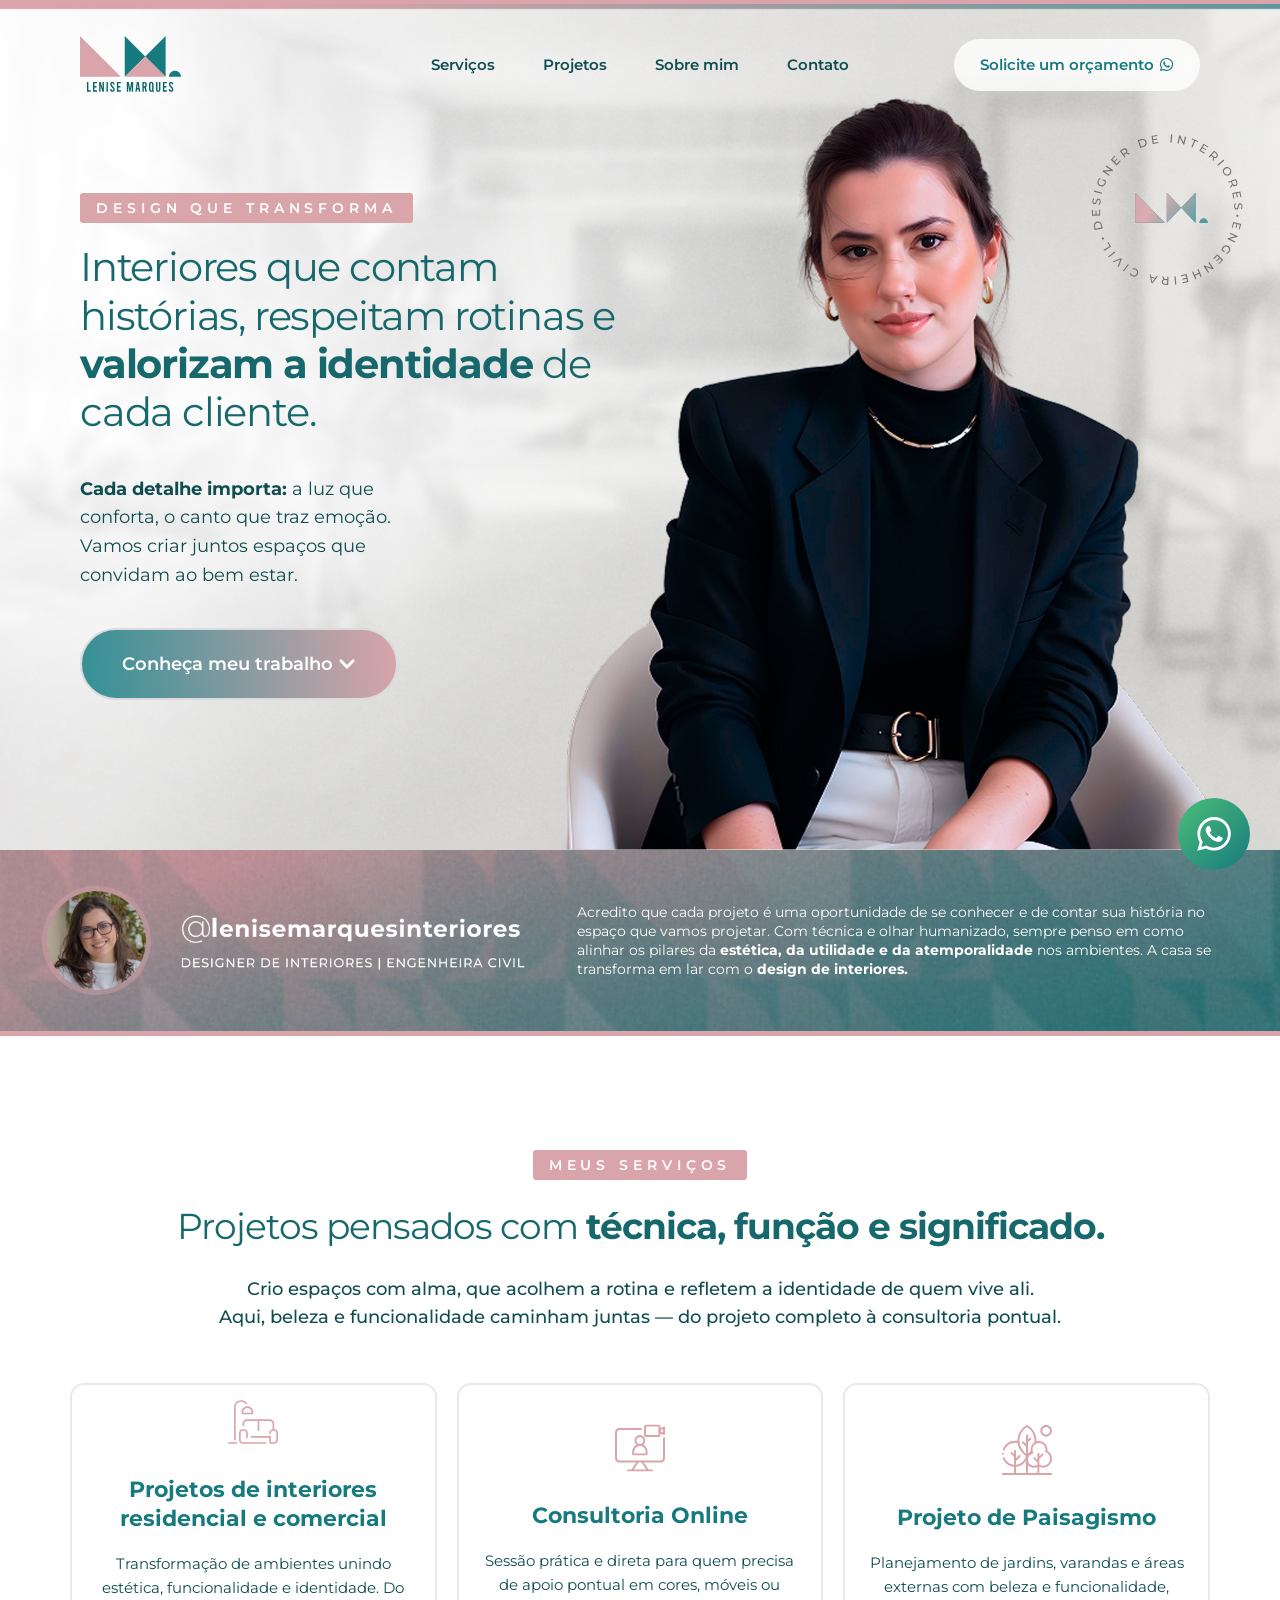
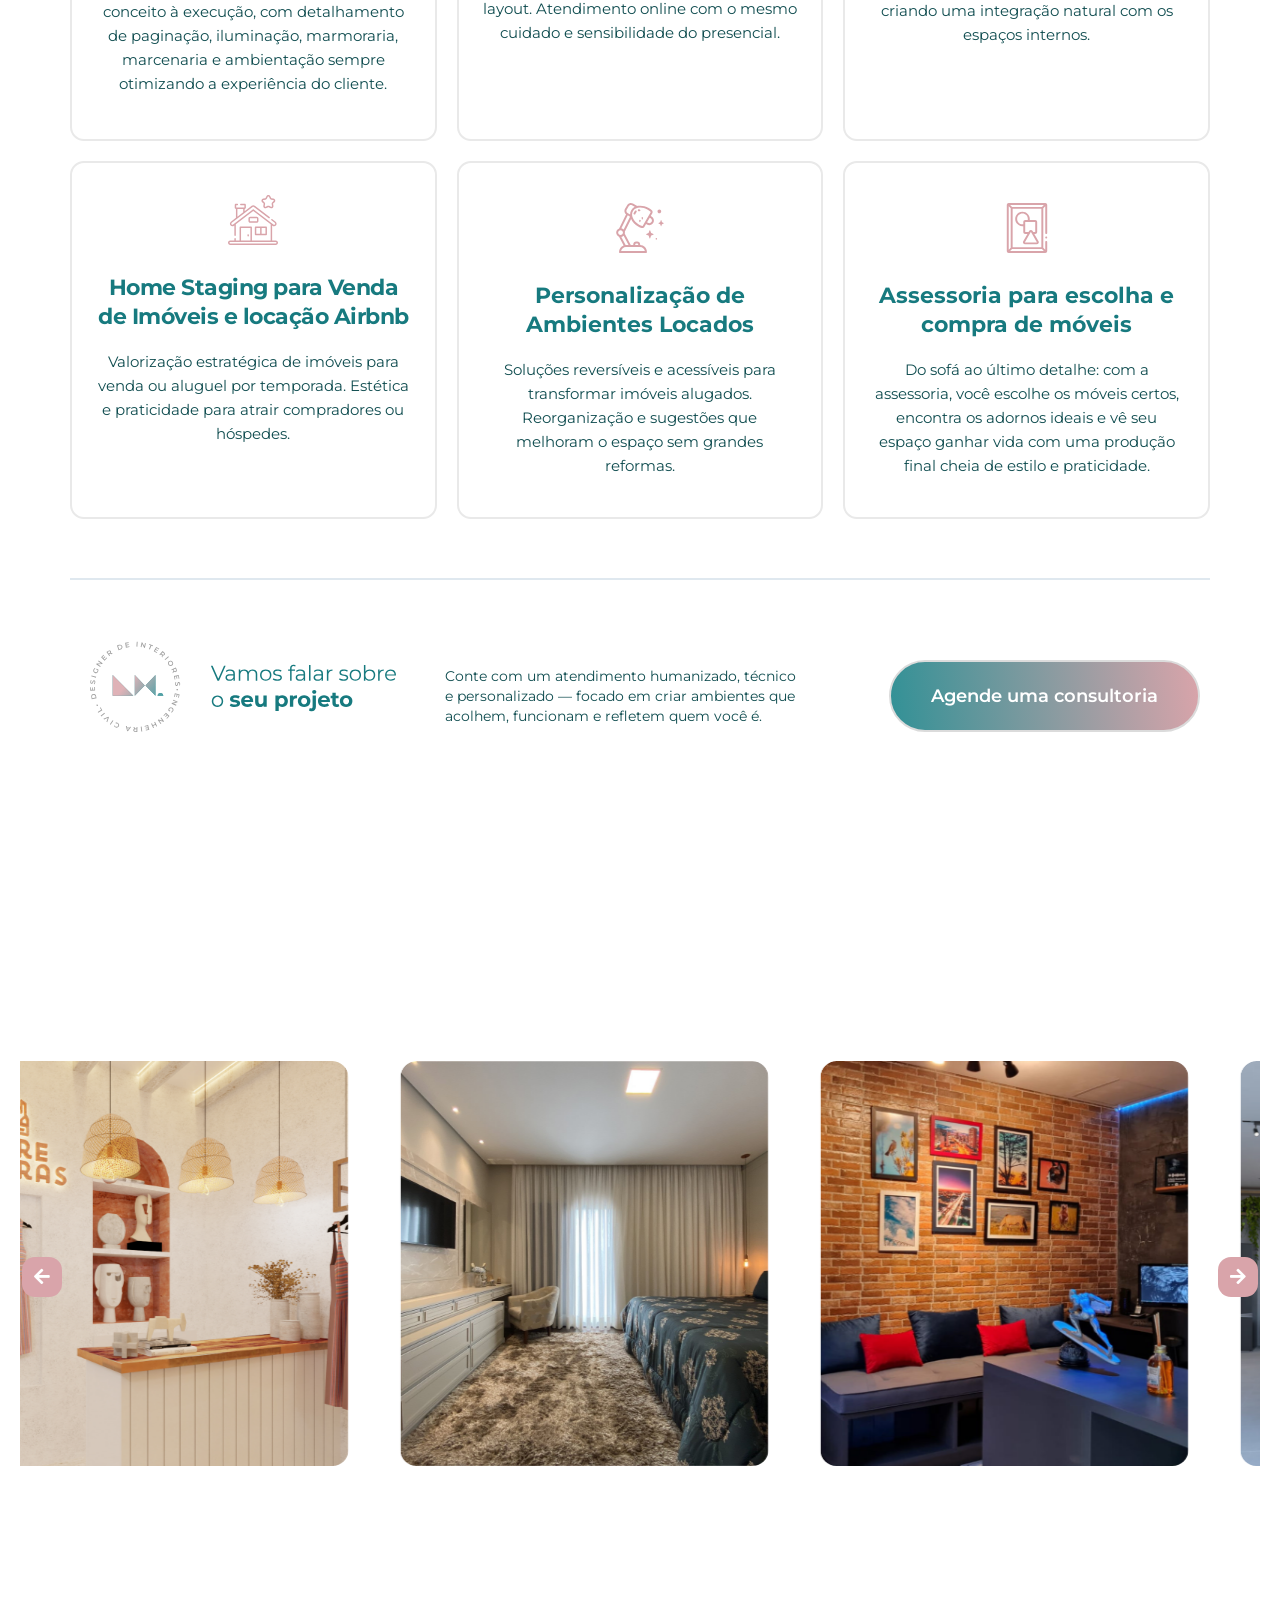
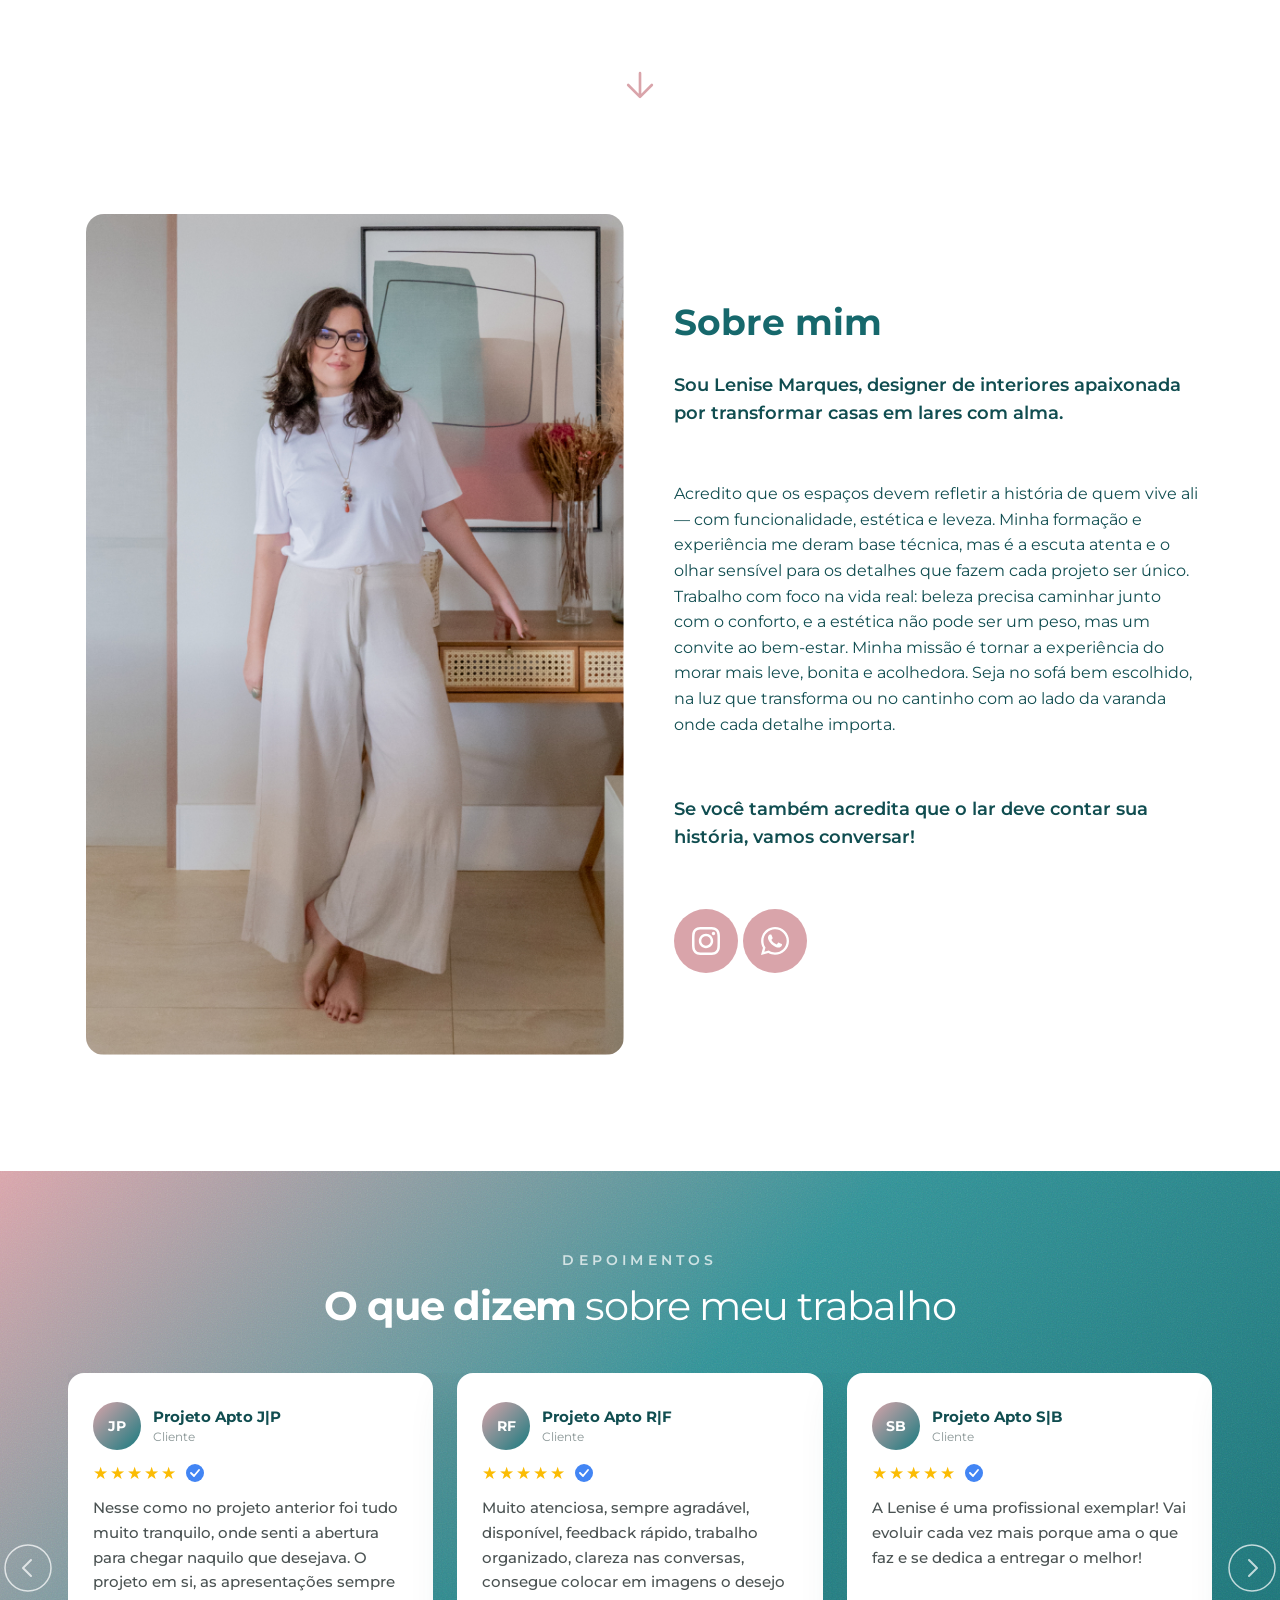
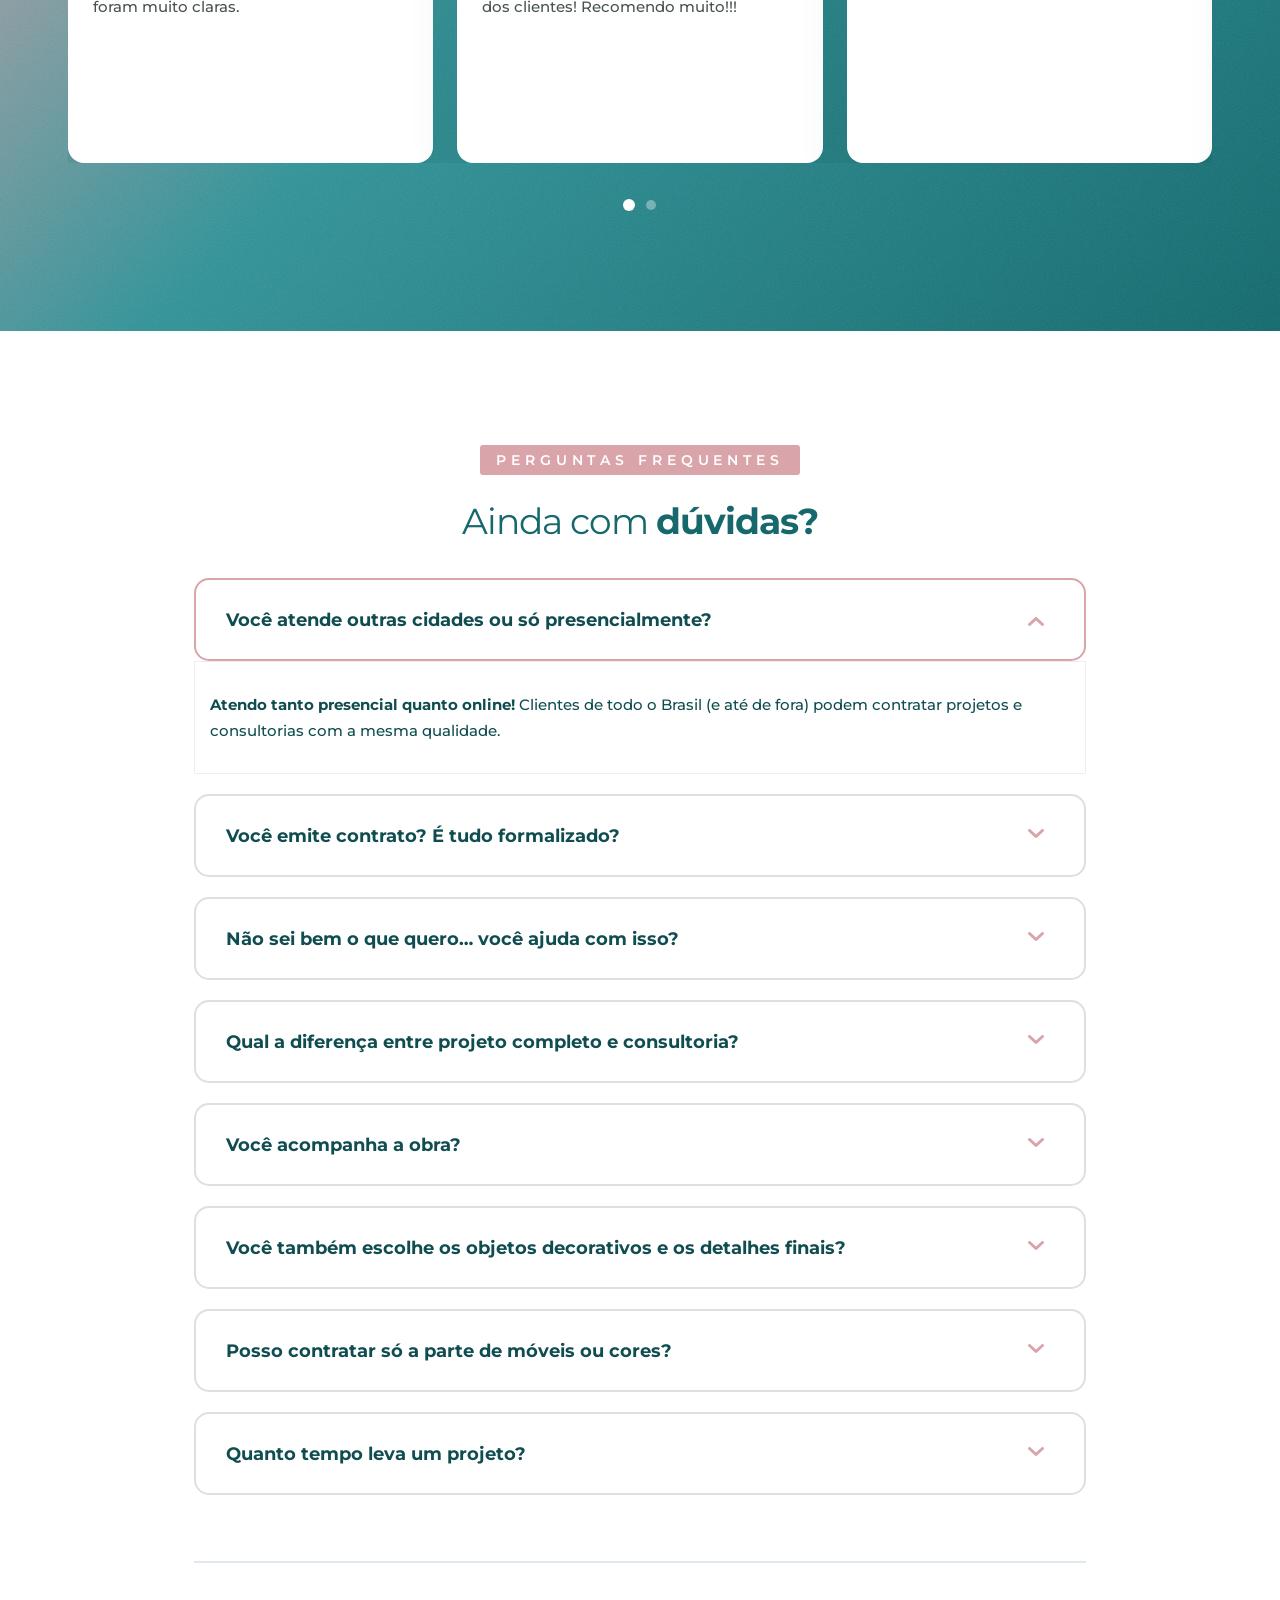
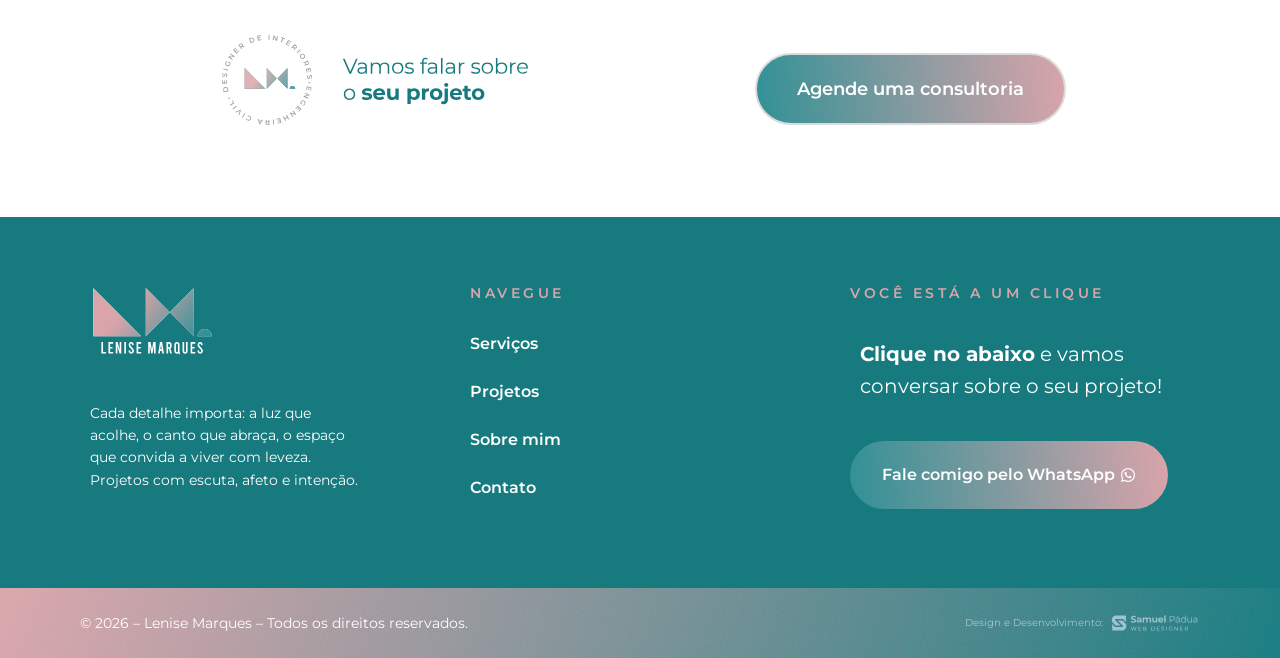
==== commit 78a5879c: "fix: aplica gap de 48px nos menus internos" ====
--- a/index.html
+++ b/index.html
@@ -327,7 +327,7 @@
 				.lg-thumb-item.active {
 					opacity: 1;
 				}
-</style>	<meta name="viewport" content="width=device-width, initial-scale=1.0, viewport-fit=cover" /><link rel="stylesheet" href="assets/css/site.css?v=20260805-6" media="all">
+</style>	<meta name="viewport" content="width=device-width, initial-scale=1.0, viewport-fit=cover" /><link rel="stylesheet" href="assets/css/site.css?v=20260805-7" media="all">
 </head>
 <body class="home wp-singular page-template page-template-elementor_canvas page page-id-78 wp-embed-responsive wp-theme-kadence ehf-template-kadence ehf-stylesheet-kadence hide-focus-outline link-style-standard content-title-style-hide content-width-fullwidth content-style-unboxed content-vertical-padding-hide non-transparent-header mobile-non-transparent-header kadence-elementor-colors elementor-default elementor-template-canvas elementor-kit-43 elementor-page elementor-page-78 elementor-page-576">
 			<div data-elementor-type="wp-post" data-elementor-id="78" class="elementor elementor-78" data-elementor-post-type="page">
--- a/assets/css/site.css
+++ b/assets/css/site.css
@@ -7,20 +7,24 @@
     grid-template-columns: minmax(0, 1fr) auto minmax(0, 1fr);
   }
 
-  .elementor-78 .elementor-element.elementor-element-f2505a9 .hfe-nav-menu__layout-horizontal > .hfe-nav-menu {
-    column-gap: 48px;
+  .elementor-element.elementor-element-f2505a9 .hfe-nav-menu__layout-horizontal > .hfe-nav-menu,
+  .elementor-element.elementor-element-7b0d48c .hfe-nav-menu__layout-horizontal > .hfe-nav-menu {
+    column-gap: 48px !important;
     flex-wrap: nowrap;
   }
 
-  body:not(.rtl) .elementor-78 .elementor-element.elementor-element-f2505a9 .hfe-nav-menu__layout-horizontal .hfe-nav-menu > li.menu-item:not(:last-child),
-  body.rtl .elementor-78 .elementor-element.elementor-element-f2505a9 .hfe-nav-menu__layout-horizontal .hfe-nav-menu > li.menu-item:not(:last-child) {
-    margin-right: 0;
-    margin-left: 0;
-  }
-
-  .elementor-78 .elementor-element.elementor-element-f2505a9 .hfe-nav-menu__layout-horizontal .menu-item > a.hfe-menu-item {
-    padding-right: 0;
-    padding-left: 0;
+  body:not(.rtl) .elementor-element.elementor-element-f2505a9 .hfe-nav-menu__layout-horizontal .hfe-nav-menu > li.menu-item:not(:last-child),
+  body.rtl .elementor-element.elementor-element-f2505a9 .hfe-nav-menu__layout-horizontal .hfe-nav-menu > li.menu-item:not(:last-child),
+  body:not(.rtl) .elementor-element.elementor-element-7b0d48c .hfe-nav-menu__layout-horizontal .hfe-nav-menu > li.menu-item:not(:last-child),
+  body.rtl .elementor-element.elementor-element-7b0d48c .hfe-nav-menu__layout-horizontal .hfe-nav-menu > li.menu-item:not(:last-child) {
+    margin-right: 0 !important;
+    margin-left: 0 !important;
+  }
+
+  .elementor-element.elementor-element-f2505a9 .hfe-nav-menu__layout-horizontal .menu-item > a.hfe-menu-item,
+  .elementor-element.elementor-element-7b0d48c .hfe-nav-menu__layout-horizontal .menu-item > a.hfe-menu-item {
+    padding-right: 0 !important;
+    padding-left: 0 !important;
   }
 }
 
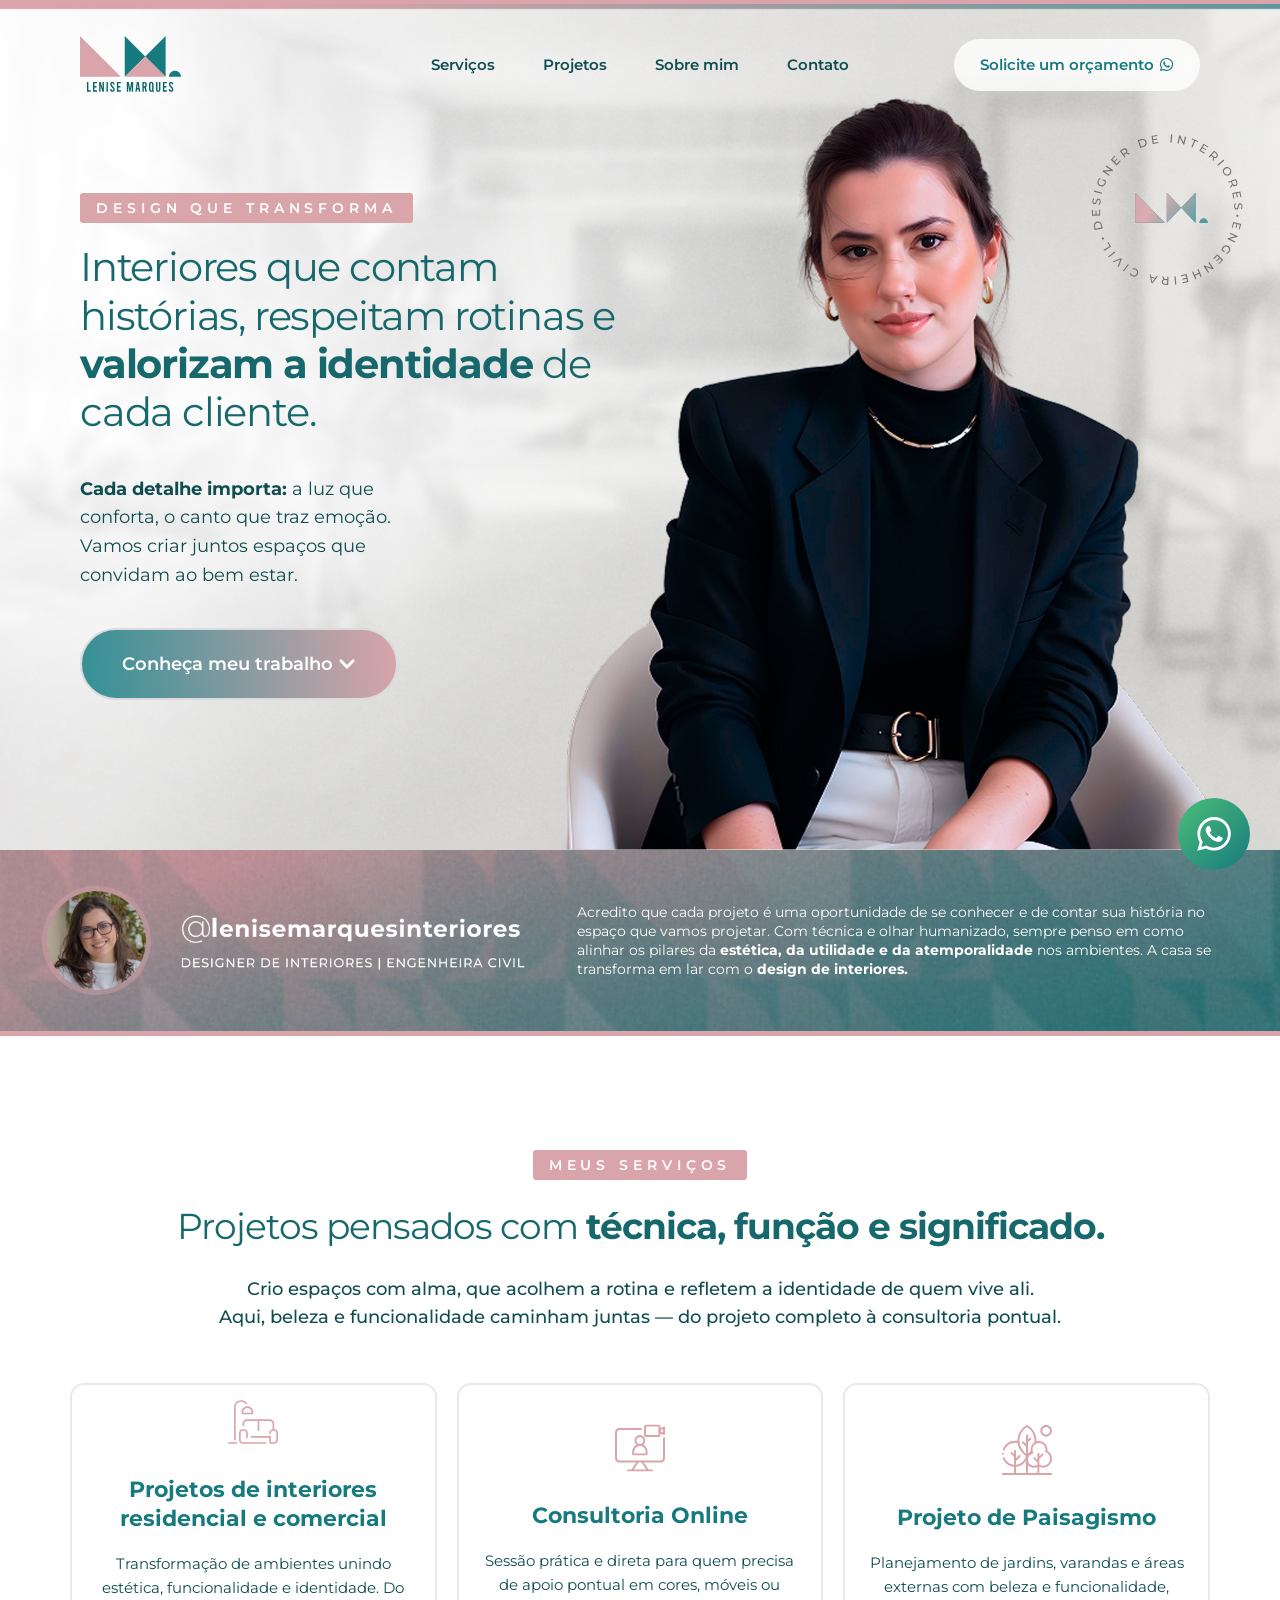
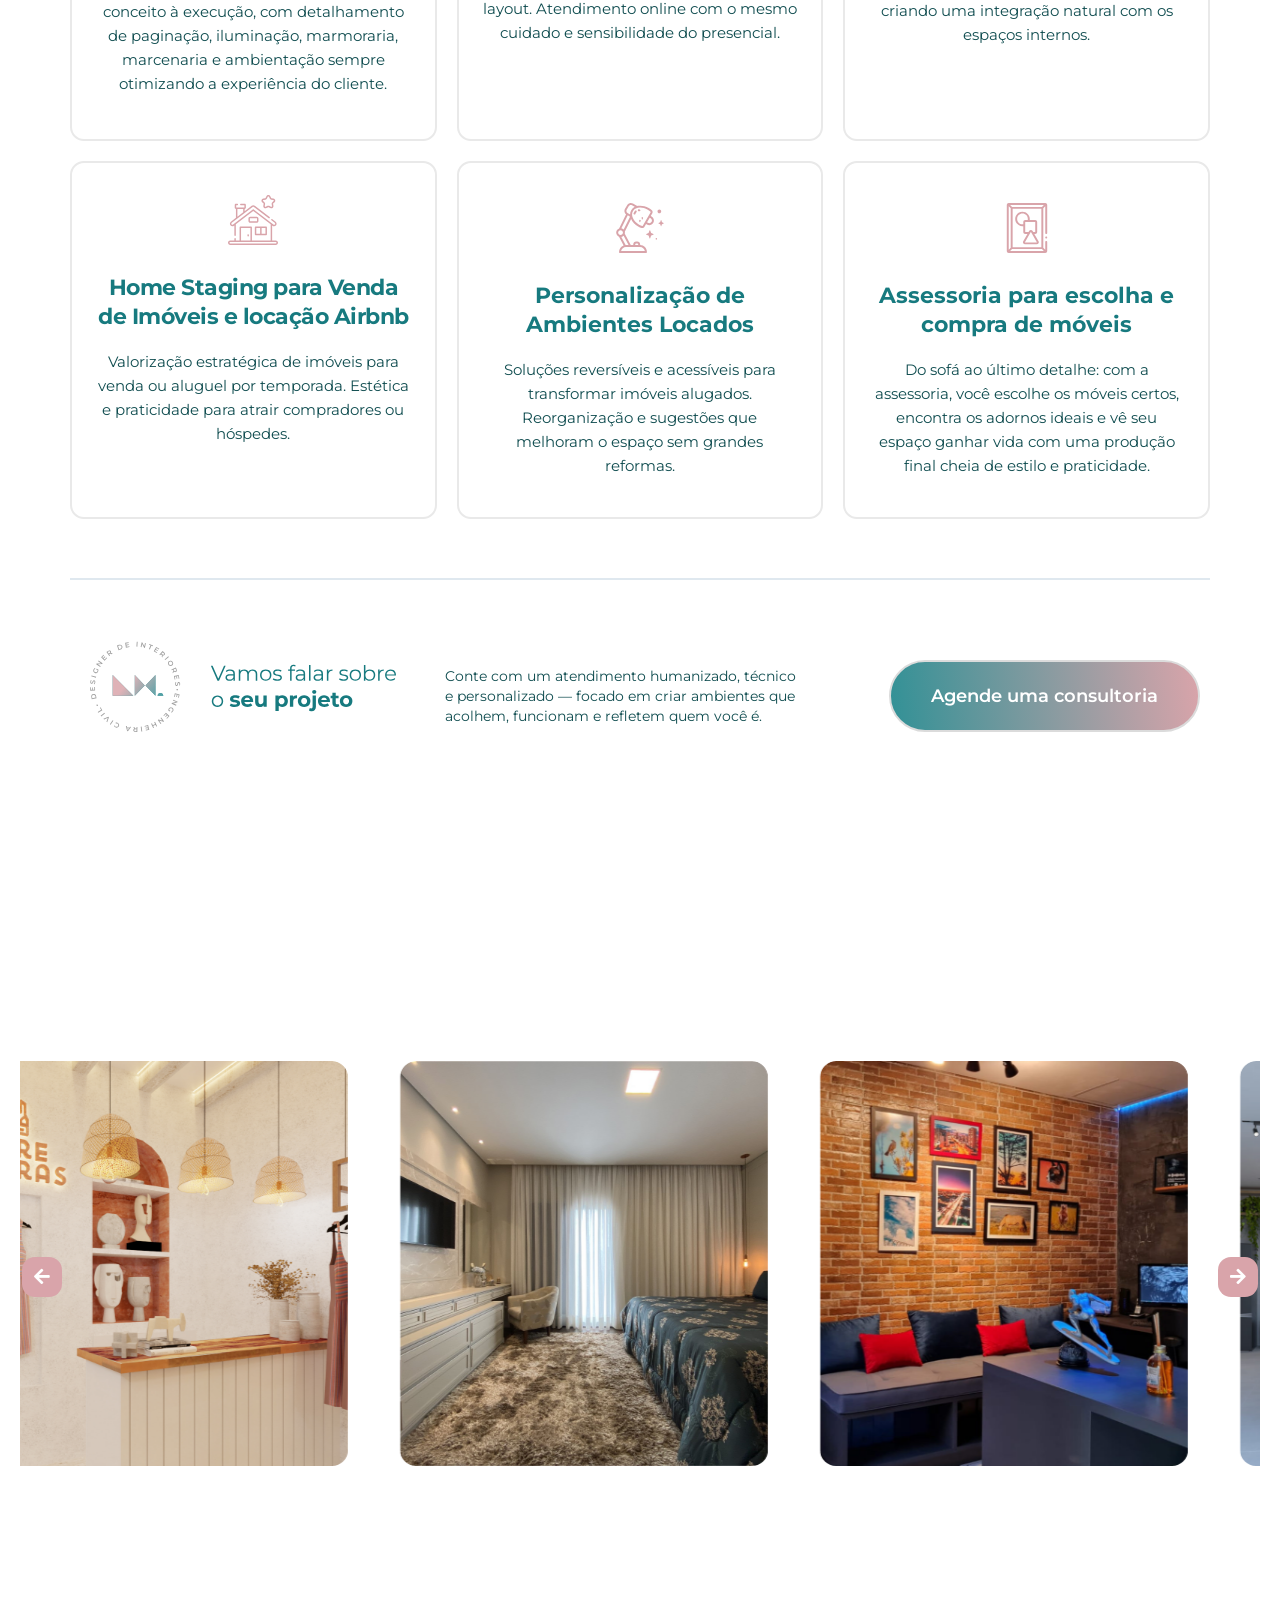
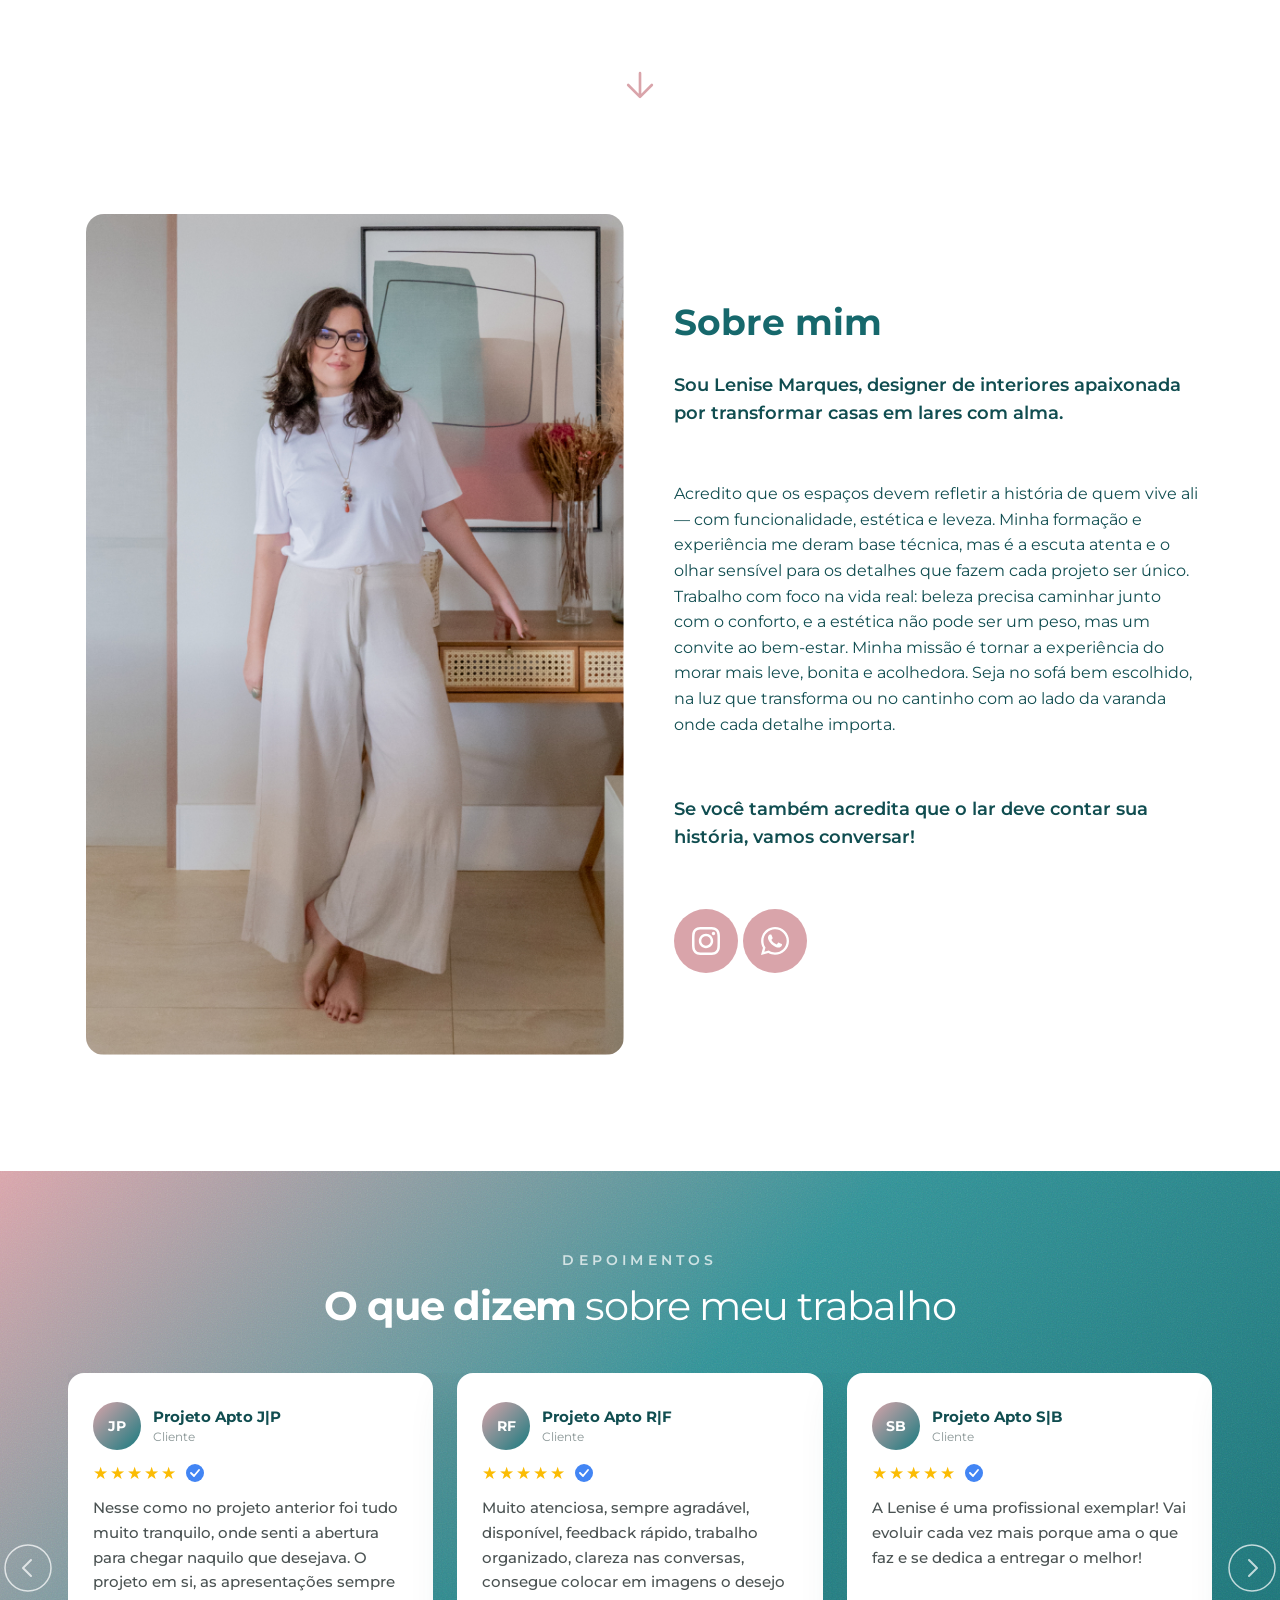
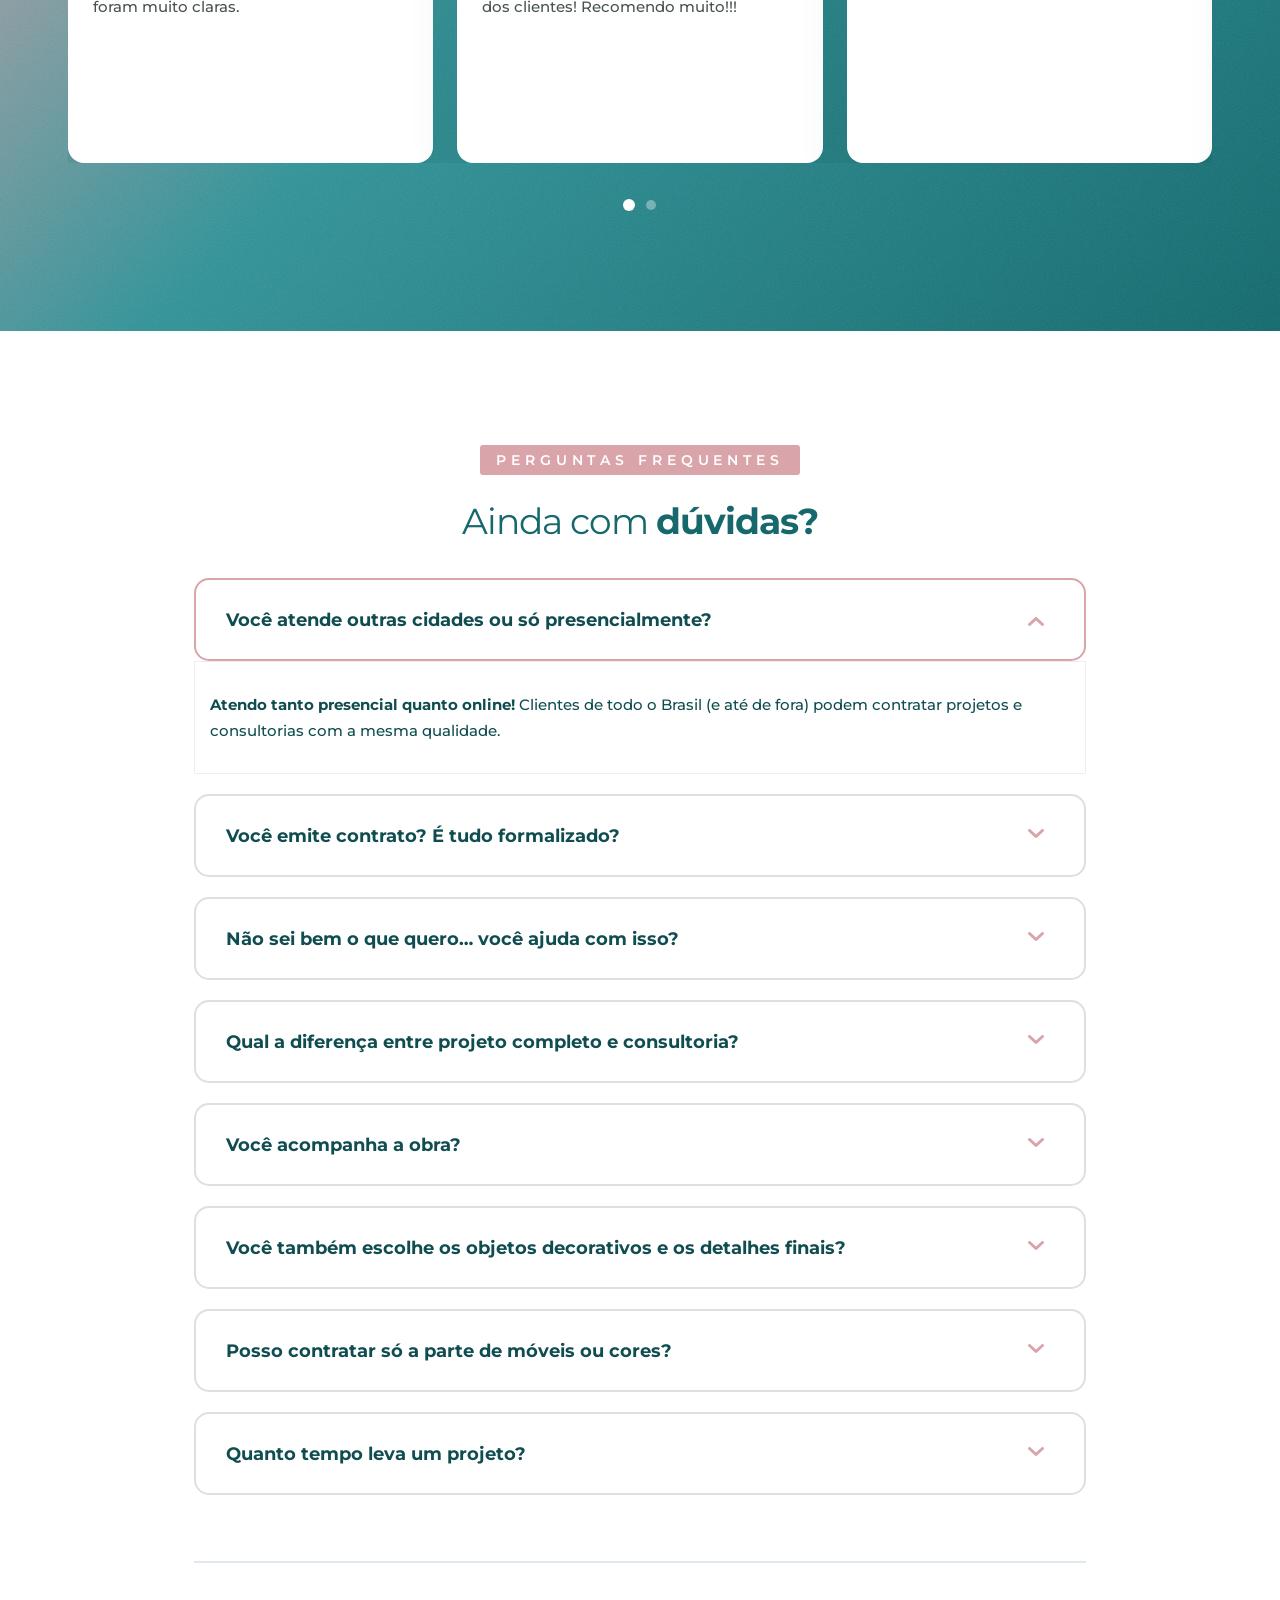
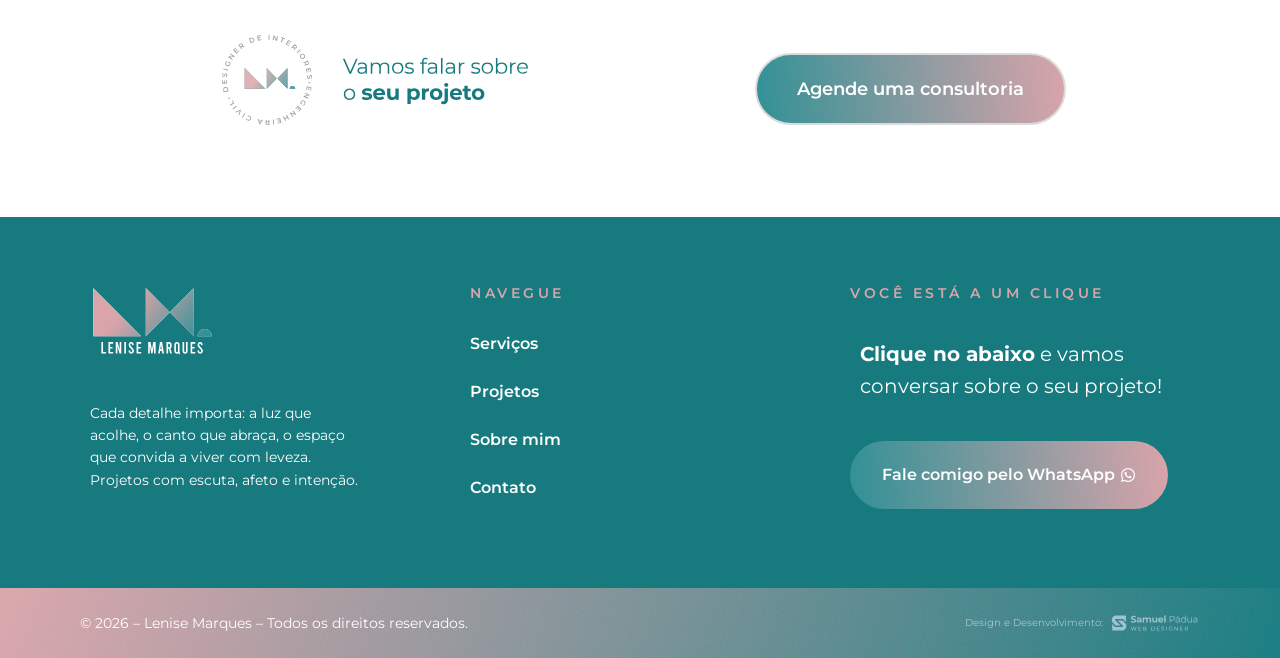
==== commit d6e10436: "Evita quebra no item Sobre mim" ====
--- a/index.html
+++ b/index.html
@@ -327,7 +327,7 @@
 				.lg-thumb-item.active {
 					opacity: 1;
 				}
-</style>	<meta name="viewport" content="width=device-width, initial-scale=1.0, viewport-fit=cover" /><link rel="stylesheet" href="assets/css/site.css?v=20260805-7" media="all">
+</style>	<meta name="viewport" content="width=device-width, initial-scale=1.0, viewport-fit=cover" /><link rel="stylesheet" href="assets/css/site.css?v=20260806-1" media="all">
 </head>
 <body class="home wp-singular page-template page-template-elementor_canvas page page-id-78 wp-embed-responsive wp-theme-kadence ehf-template-kadence ehf-stylesheet-kadence hide-focus-outline link-style-standard content-title-style-hide content-width-fullwidth content-style-unboxed content-vertical-padding-hide non-transparent-header mobile-non-transparent-header kadence-elementor-colors elementor-default elementor-template-canvas elementor-kit-43 elementor-page elementor-page-78 elementor-page-576">
 			<div data-elementor-type="wp-post" data-elementor-id="78" class="elementor elementor-78" data-elementor-post-type="page">
--- a/assets/css/site.css
+++ b/assets/css/site.css
@@ -25,6 +25,7 @@
   .elementor-element.elementor-element-7b0d48c .hfe-nav-menu__layout-horizontal .menu-item > a.hfe-menu-item {
     padding-right: 0 !important;
     padding-left: 0 !important;
+    white-space: nowrap;
   }
 }
 
